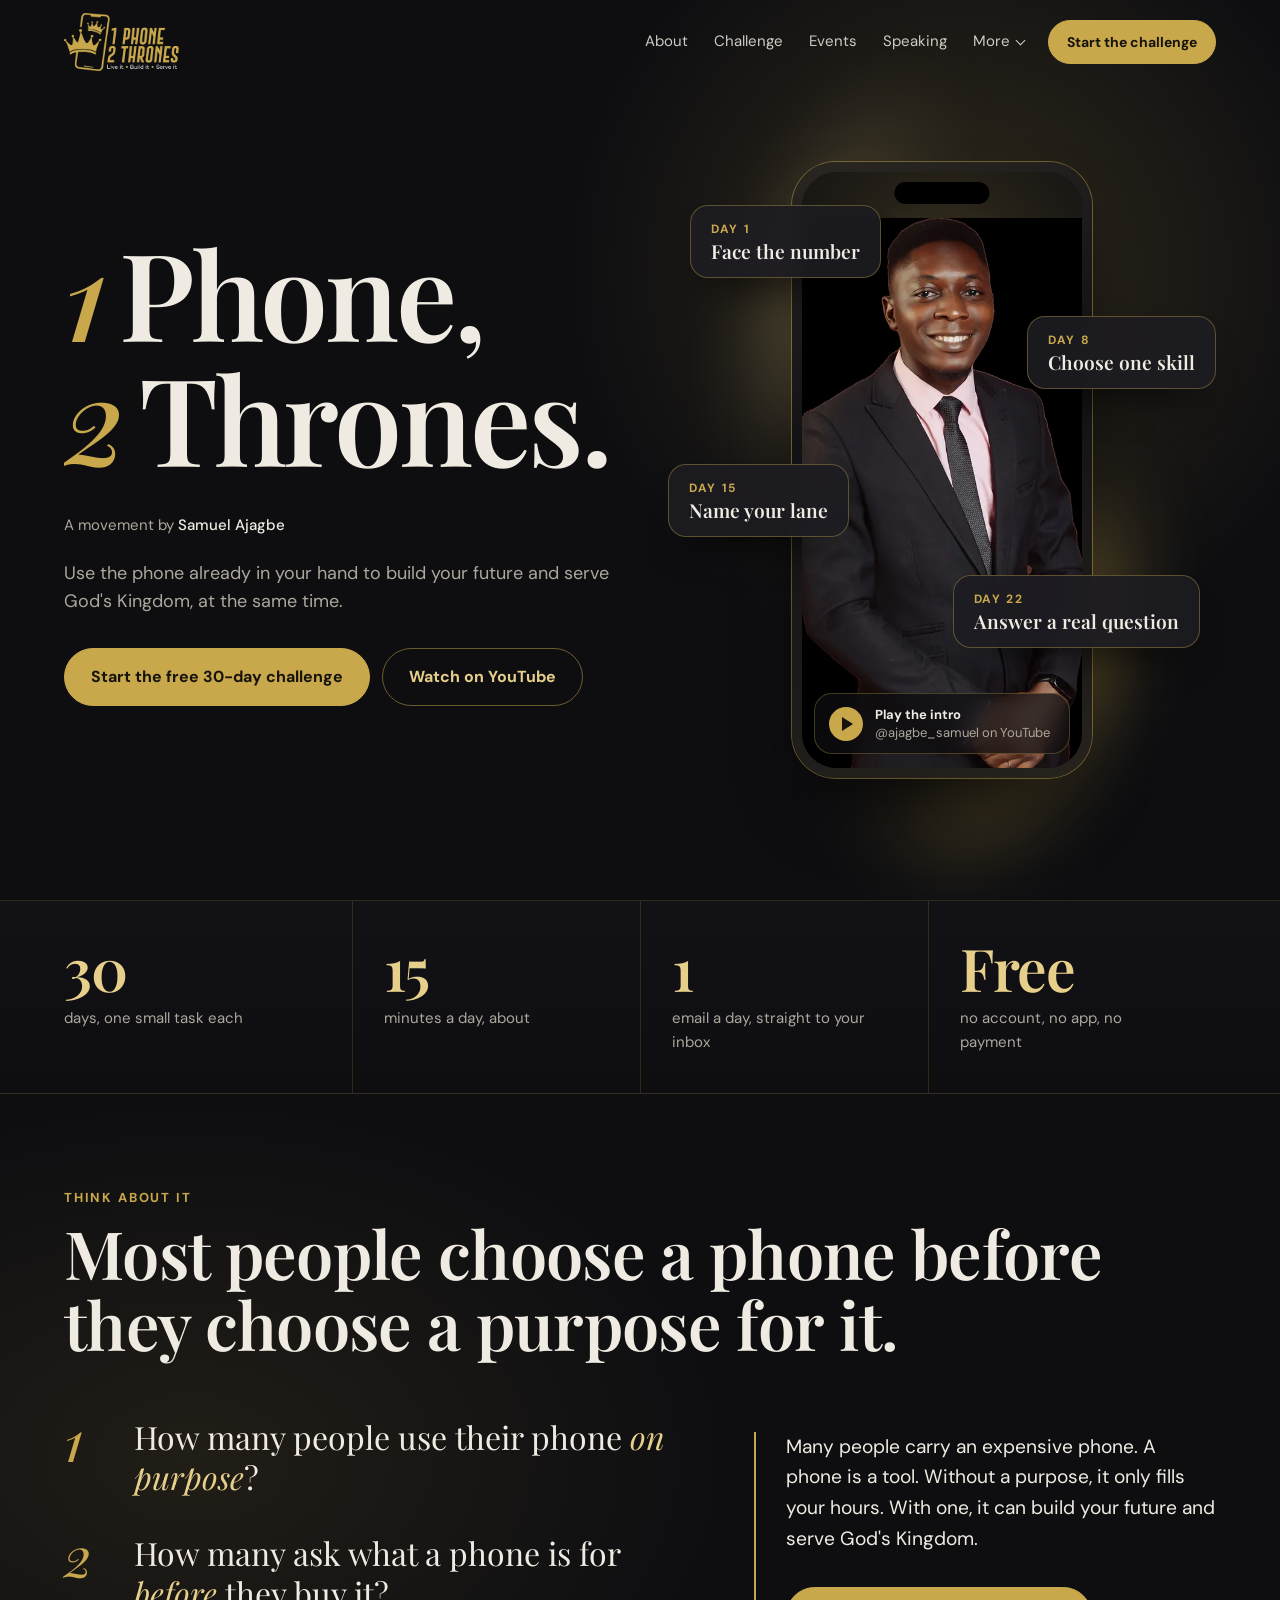
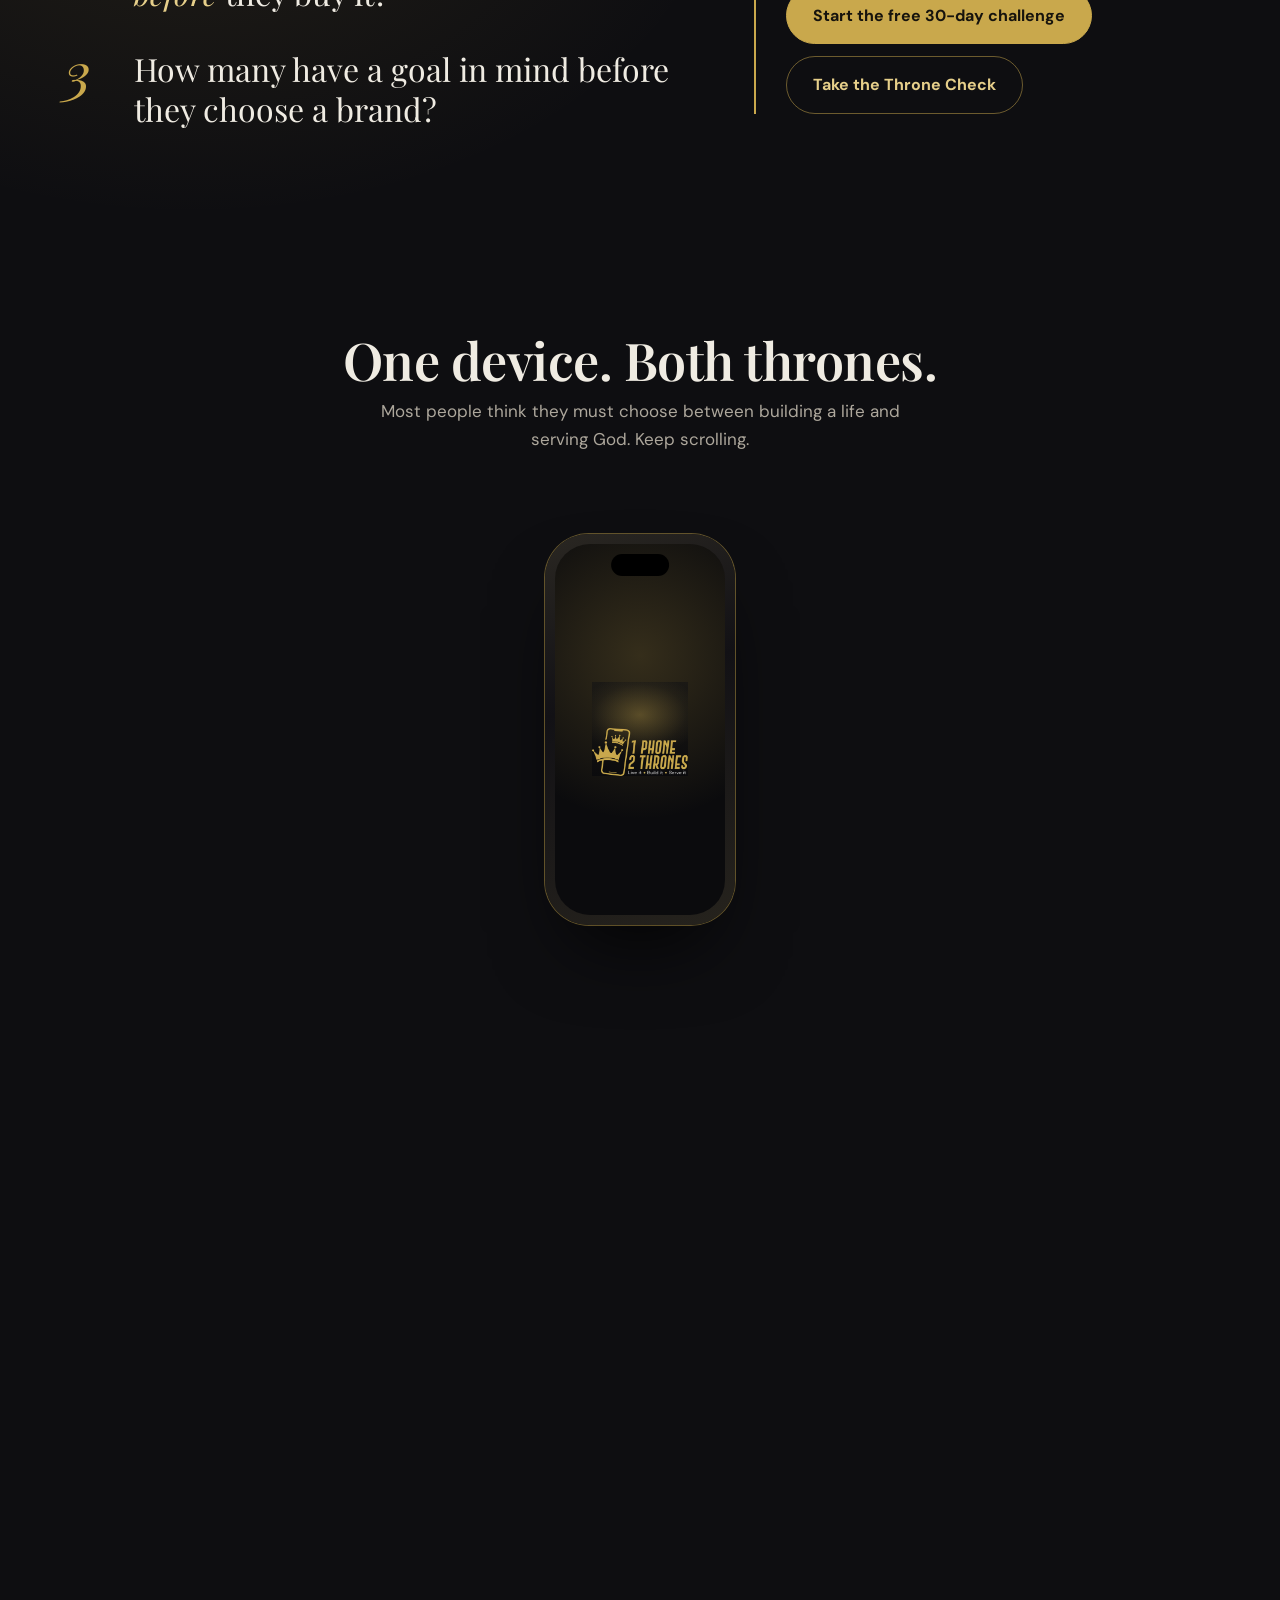
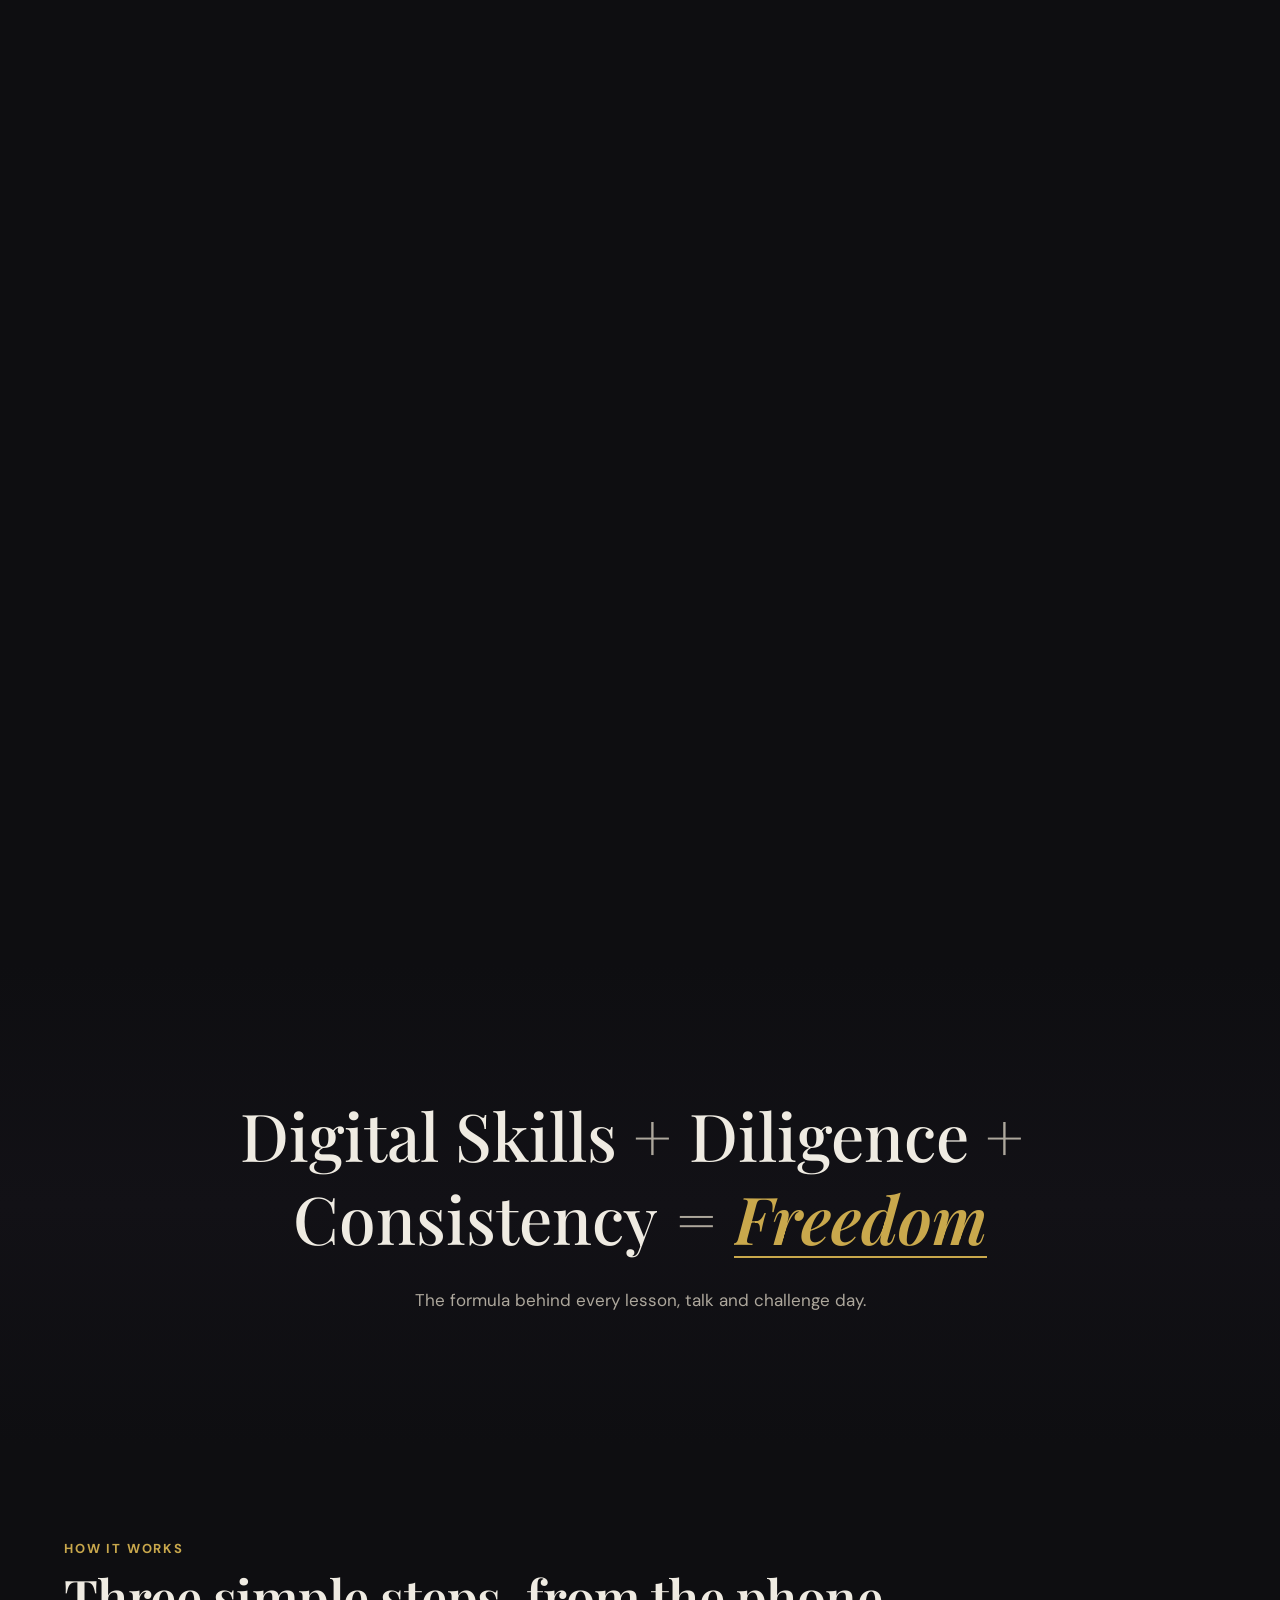
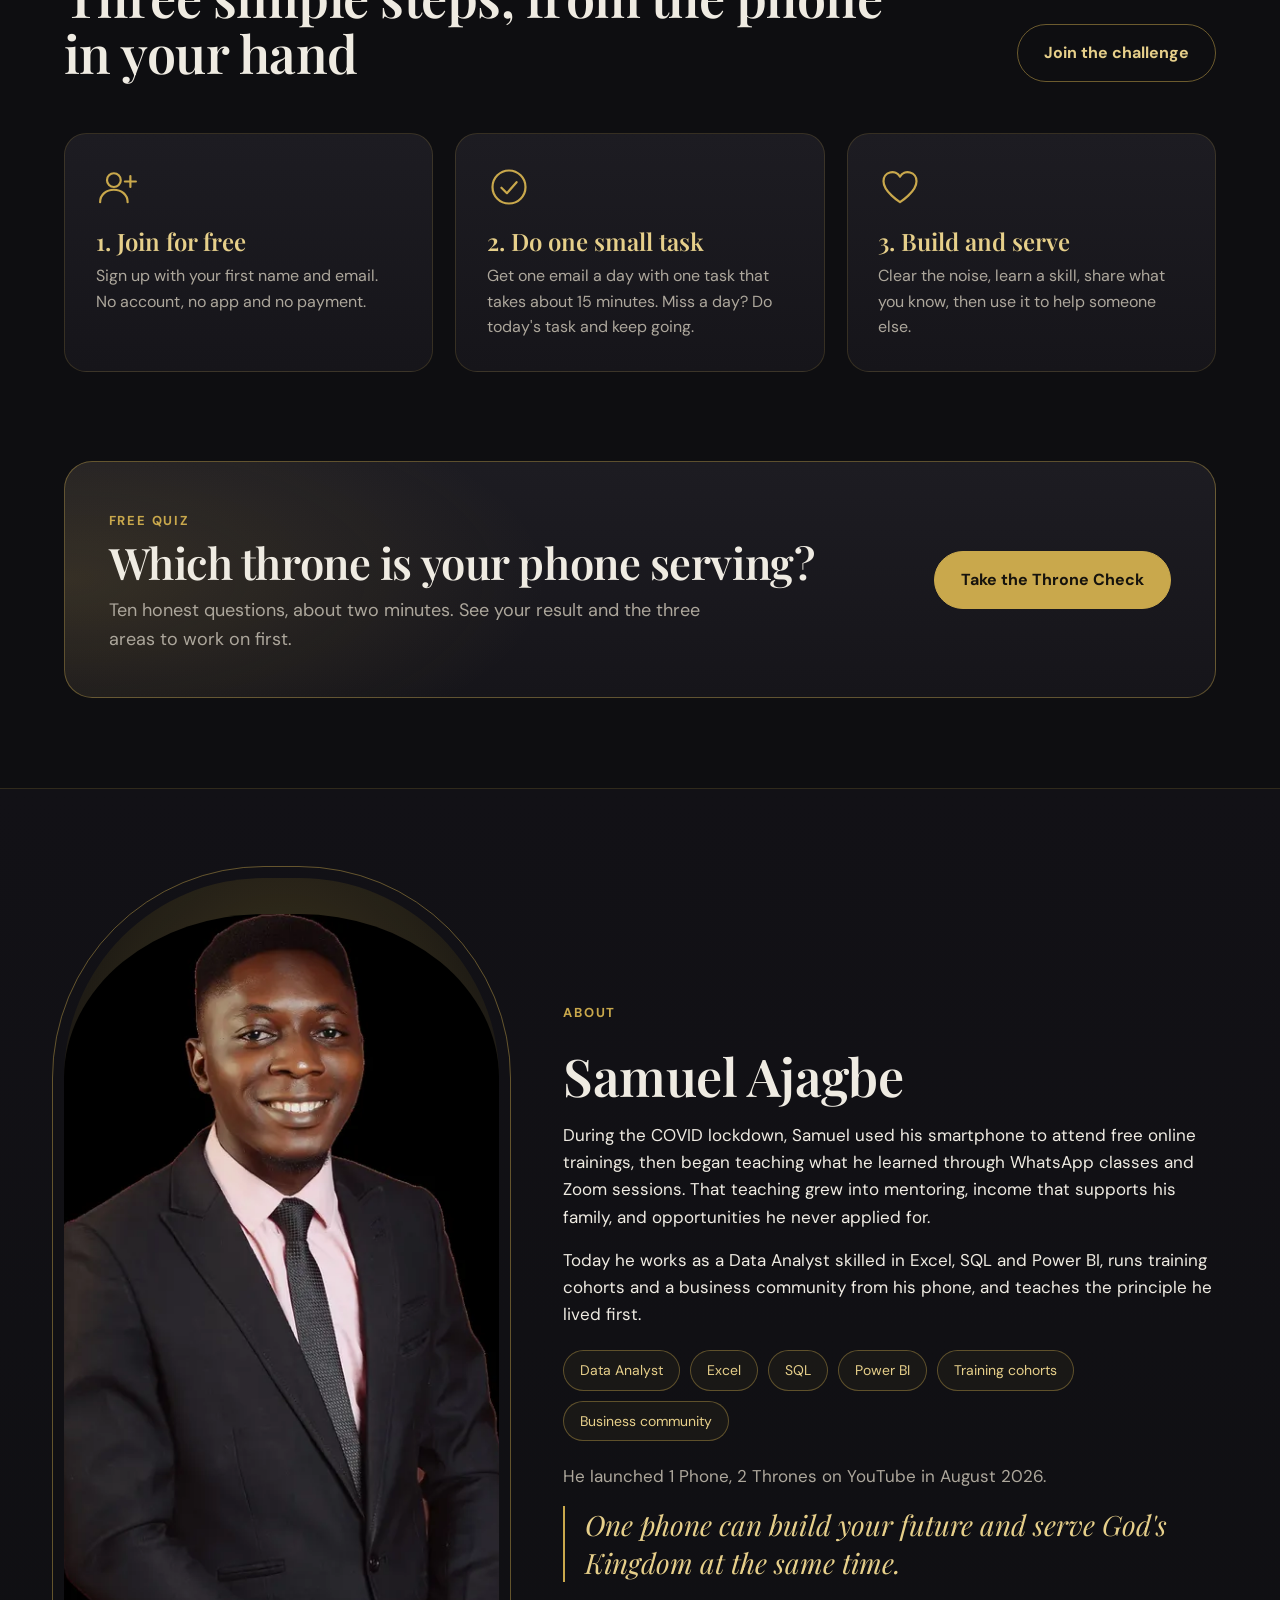
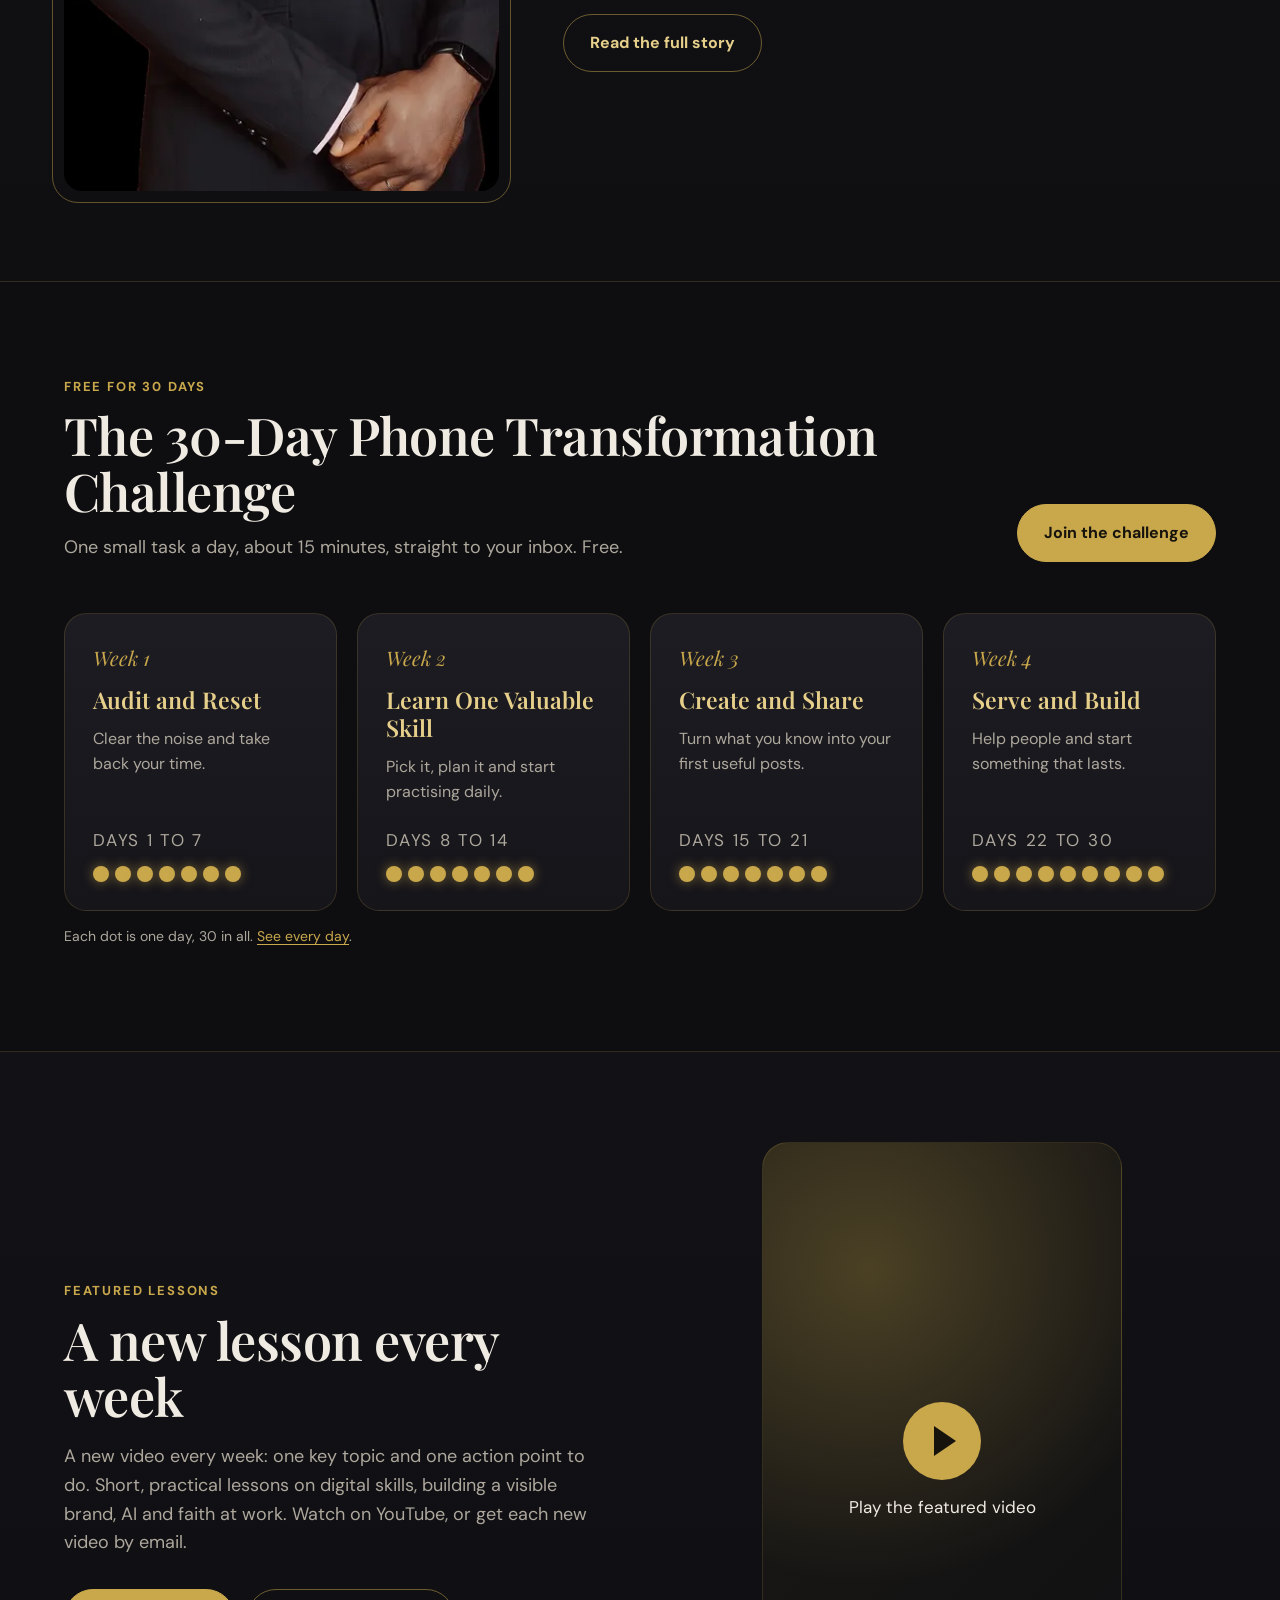
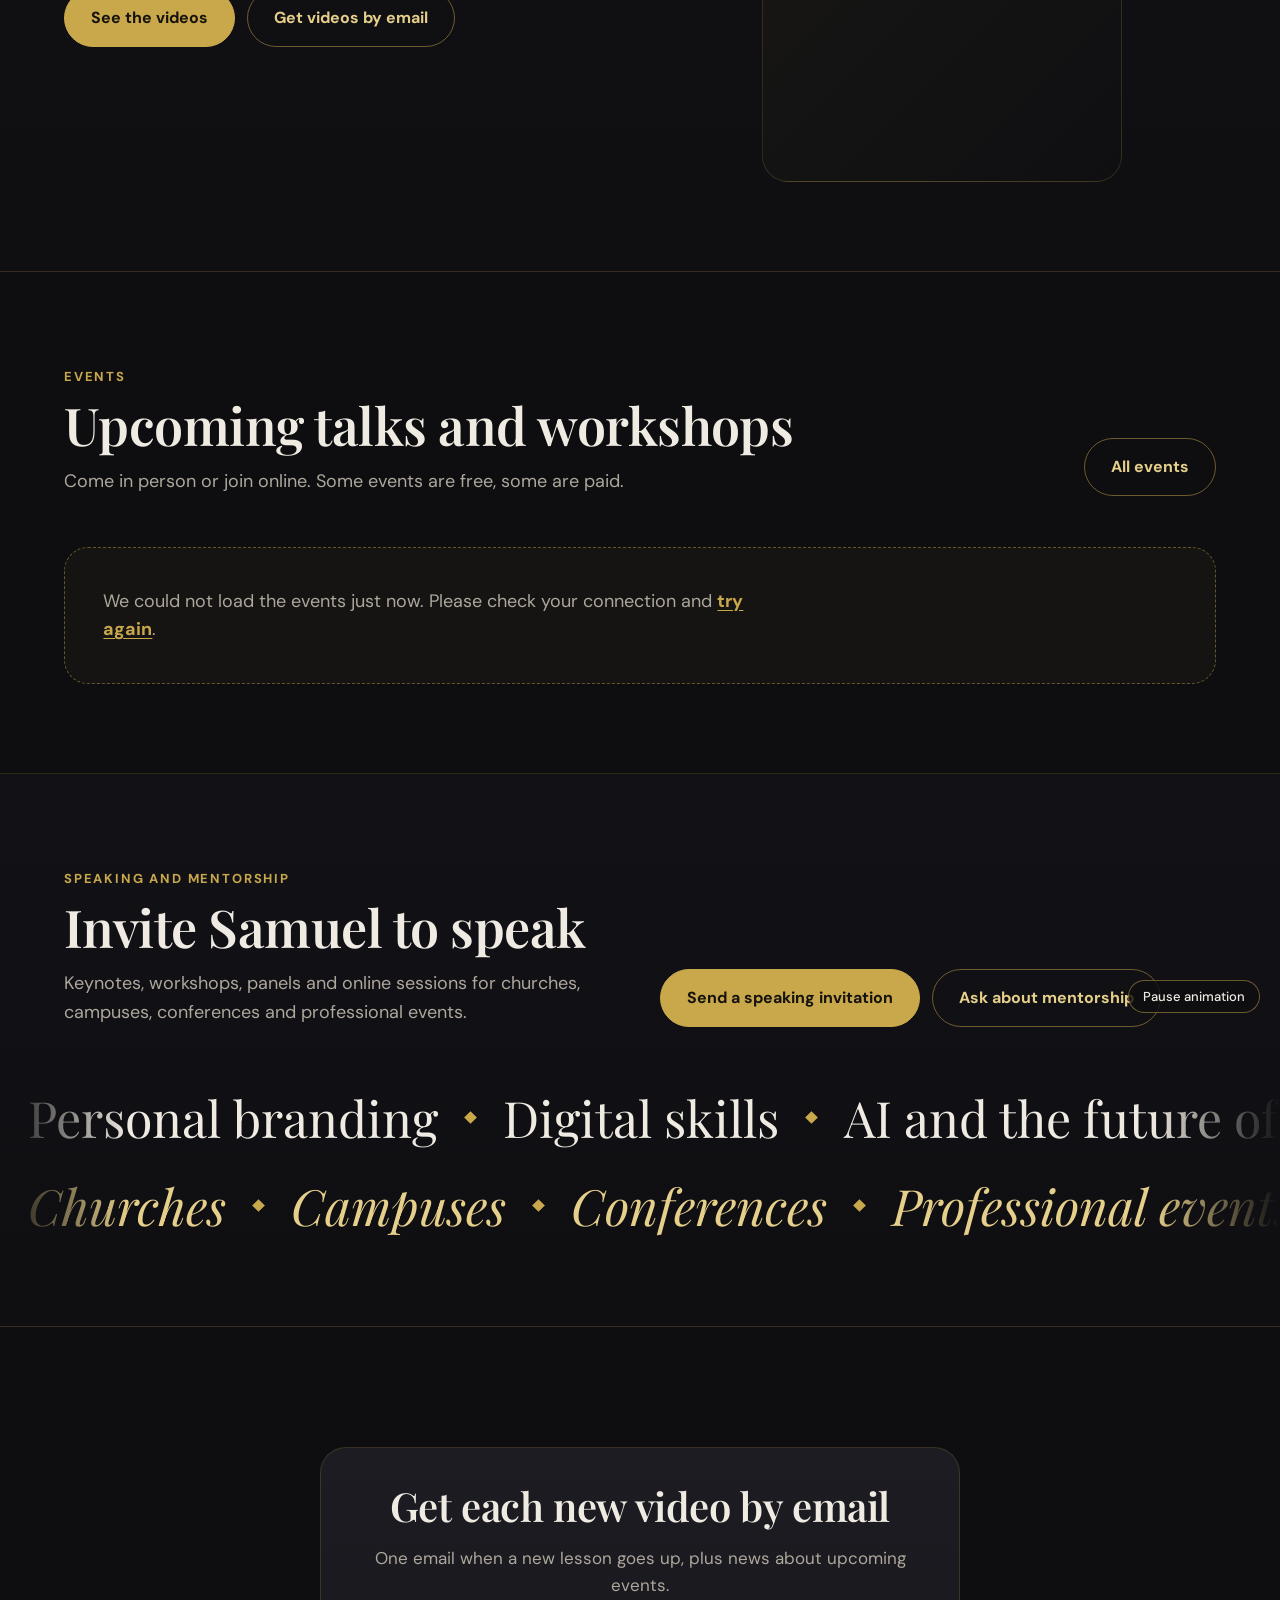
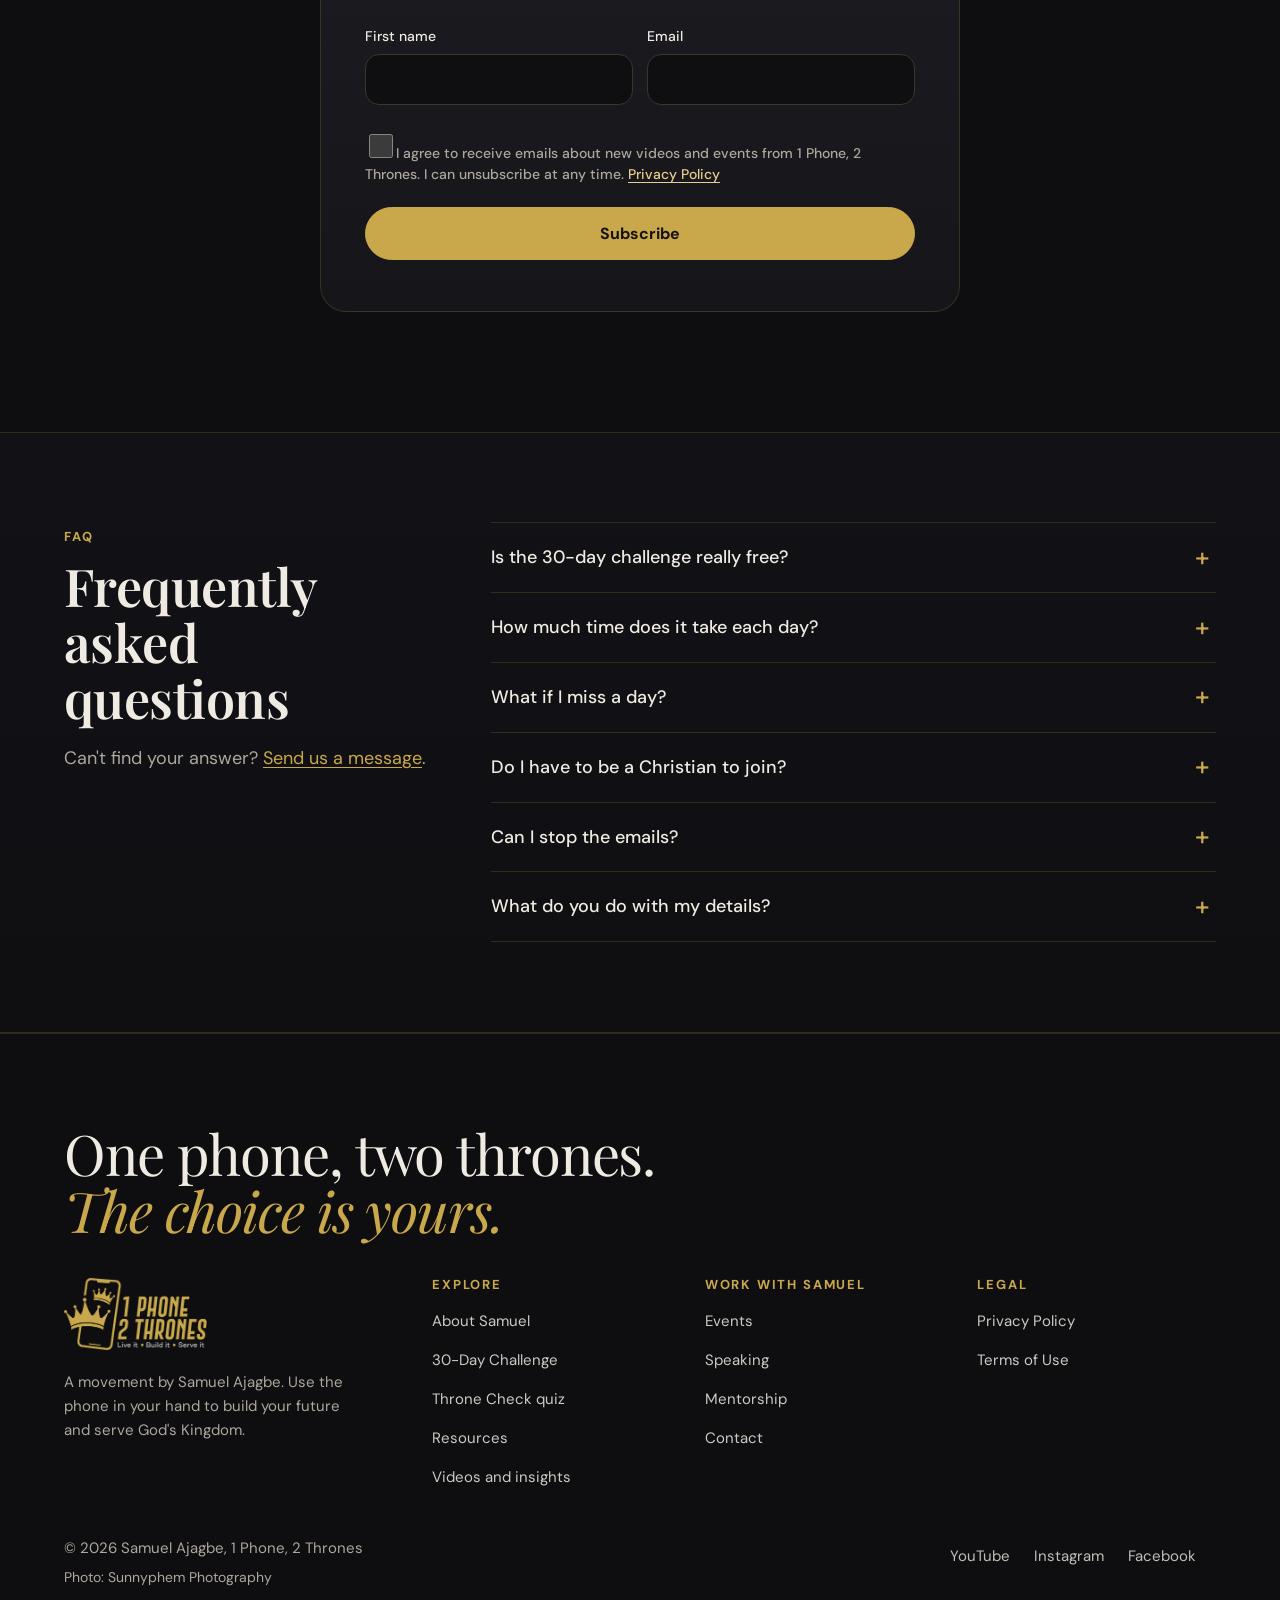
==== index.html @ 5a64784a "Add the Throne Check quiz and polish the site New /quiz page (ten questions, result, breakdown unloc" ====
<!DOCTYPE html>
<html lang="en">
<head>
  <meta charset="utf-8">
  <meta name="viewport" content="width=device-width, initial-scale=1">
  <title>1 Phone, 2 Thrones | Samuel Ajagbe</title>
  <meta name="description" content="Use the phone in your hand to build your future and serve God's Kingdom. Free 30-day challenge, weekly lessons, events and speaking by Samuel Ajagbe.">
  
  <link rel="canonical" href="https://1phone2thrones.vercel.app/">
  <meta property="og:type" content="website">
  <meta property="og:site_name" content="1 Phone, 2 Thrones">
  <meta property="og:title" content="1 Phone, 2 Thrones | Samuel Ajagbe">
  <meta property="og:description" content="Use the phone in your hand to build your future and serve God's Kingdom. Free 30-day challenge, weekly lessons, events and speaking by Samuel Ajagbe.">
  <meta property="og:url" content="https://1phone2thrones.vercel.app/">
  <meta property="og:image" content="https://1phone2thrones.vercel.app/assets/og-image.jpg">
  <meta property="og:image:width" content="1200">
  <meta property="og:image:height" content="630">
  <meta property="og:image:alt" content="1 Phone, 2 Thrones, a movement by Samuel Ajagbe">
  <meta name="twitter:card" content="summary_large_image">
  <meta name="twitter:title" content="1 Phone, 2 Thrones | Samuel Ajagbe">
  <meta name="twitter:description" content="Use the phone in your hand to build your future and serve God's Kingdom. Free 30-day challenge, weekly lessons, events and speaking by Samuel Ajagbe.">
  <meta name="twitter:image" content="https://1phone2thrones.vercel.app/assets/og-image.jpg">
  <meta name="theme-color" content="#0E0E11">
  <meta name="color-scheme" content="dark">
  <link rel="icon" type="image/png" href="/assets/favicon.png">
  <link rel="apple-touch-icon" href="/assets/apple-touch-icon.png">
  <link rel="preconnect" href="https://fonts.googleapis.com">
  <link rel="preconnect" href="https://fonts.gstatic.com" crossorigin>
  <link rel="stylesheet" href="https://fonts.googleapis.com/css2?family=Playfair+Display:ital,wght@0,500;0,600;0,700;1,500;1,600&family=DM+Sans:opsz,wght@9..40,400;9..40,500;9..40,700&display=swap" media="print" onload="this.media='all'">
  <noscript><link rel="stylesheet" href="https://fonts.googleapis.com/css2?family=Playfair+Display:ital,wght@0,500;0,600;0,700;1,500;1,600&family=DM+Sans:opsz,wght@9..40,400;9..40,500;9..40,700&display=swap"></noscript>
  <link rel="stylesheet" href="/assets/css/style.css">
  <script>document.documentElement.className += ' js';</script>
  <script type="application/ld+json">{"@context":"https://schema.org","@type":"WebSite","name":"1 Phone, 2 Thrones","url":"https://1phone2thrones.vercel.app/"}</script>
  <script type="application/ld+json">{"@context":"https://schema.org","@type":"Person","name":"Samuel Ajagbe","jobTitle":"Data Analyst","url":"https://1phone2thrones.vercel.app/about","sameAs":["https://www.youtube.com/@ajagbe_samuel","https://www.instagram.com/ajagbesamuelolajide","https://www.facebook.com/ajagbesamuelolajide"]}</script>
  <script type="application/ld+json">{"@context":"https://schema.org","@type":"FAQPage","mainEntity":[{"@type":"Question","name":"Is the 30-day challenge really free?","acceptedAnswer":{"@type":"Answer","text":"Yes. It costs nothing to join and you do not need an account. You only need an email address."}},{"@type":"Question","name":"How much time does it take each day?","acceptedAnswer":{"@type":"Answer","text":"About 15 minutes. Each email has one small task."}},{"@type":"Question","name":"What if I miss a day?","acceptedAnswer":{"@type":"Answer","text":"Do not start over. Just do today's task and keep going."}},{"@type":"Question","name":"Do I have to be a Christian to join?","acceptedAnswer":{"@type":"Answer","text":"No. The challenge is open to anyone who is willing to take their life beyond where it is now. It is written from a Christian point of view and each day includes a scripture, so you will see that in the emails."}},{"@type":"Question","name":"Can I stop the emails?","acceptedAnswer":{"@type":"Answer","text":"Yes. Every email has an unsubscribe link, and you can use it at any time."}},{"@type":"Question","name":"What do you do with my details?","acceptedAnswer":{"@type":"Answer","text":"We use your name and email to send what you signed up for. Read the Privacy Policy for the full picture."}}]}</script>
</head>
<body class="">
<a class="skip-link" href="#main">Skip to content</a>
<div class="bar" id="bar" aria-hidden="true"></div>
<nav id="nav" aria-label="Main">
  <div class="wrap">
    <a class="brand" href="/" aria-label="1 Phone, 2 Thrones, home"><img src="/assets/img/logo-320.webp" srcset="/assets/img/logo-160.webp 160w, /assets/img/logo-320.webp 320w" sizes="(max-width: 1020px) 91px, 115px" width="115" height="58" alt="1 Phone, 2 Thrones"></a>
    <button class="menu-btn" id="menuBtn" type="button" aria-expanded="false" aria-controls="menu" aria-label="Open menu"><span></span></button>
    <div class="links" id="menu">
      <a href="/about">About</a>
      <a href="/challenge">Challenge</a>
      <a href="/events">Events</a>
      <a href="/speaking">Speaking</a>
      <details class="more">
        <summary>More</summary>
        <div class="drop">
          <a href="/quiz">Throne Check</a>
          <a href="/resources">Resources</a>
          <a href="/videos">Videos</a>
          <a href="/mentorship">Mentorship</a>
          <a href="/contact">Contact</a>
        </div>
      </details>
      <a class="btn solid" href="/challenge" data-keep-src>Start the challenge</a>
    </div>
  </div>
</nav>

<main id="main" tabindex="-1">

<section class="hero" id="top">
  <div class="glow"></div>
  <div class="wrap grid">
    <div>
      <h1><span class="ln"><span><span class="n">1</span>Phone,</span></span><span class="ln"><span><span class="n">2</span>Thrones.</span></span></h1>
      <p class="by">A movement by <b>Samuel Ajagbe</b></p>
      <p class="lead">Use the phone already in your hand to build your future and serve God's Kingdom, at the same time.</p>
      <div class="btns">
        <a class="btn solid" href="/challenge" data-keep-src>Start the free 30-day challenge</a>
        <a class="btn ghost" href="https://www.youtube.com/@ajagbe_samuel" target="_blank" rel="noopener">Watch on YouTube<span class="sr-only"> (opens in a new tab)</span></a>
      </div>
      <a class="next-event" id="next-event" href="/events" hidden><em>Next event</em> <b id="ne-title"></b> <span id="ne-when"></span></a>
    </div>
    <div class="hero-stage">
      <div class="halo-wrap">
        <div class="halo"></div>
        <div class="phone">
          <div class="screen">
            <div class="notch"></div>
            <picture>
              <source type="image/webp" srcset="/assets/img/samuel-480.webp 480w, /assets/img/samuel-800.webp 800w" sizes="(max-width: 860px) 230px, 300px">
              <img src="/assets/samuel.png" width="480" height="913" alt="Samuel Ajagbe holding his phone" fetchpriority="high" decoding="async">
            </picture>
            <button type="button" class="chip" id="heroPlay" aria-label="Play the intro video with sound"><span class="play"></span><span><b>Play the intro</b><span>@ajagbe_samuel on YouTube</span></span></button>
          </div>
        </div>
      </div>
      <div class="float-card fc1" aria-hidden="true"><span>Day 1</span><b data-day="1">Face the number</b></div>
      <div class="float-card fc2" aria-hidden="true"><span>Day 8</span><b data-day="8">Choose one skill</b></div>
      <div class="float-card fc3" aria-hidden="true"><span>Day 15</span><b data-day="15">Name your lane</b></div>
      <div class="float-card fc4" aria-hidden="true"><span>Day 22</span><b data-day="22">Answer a real question</b></div>
    </div>
  </div>
</section>

<div class="facts" role="list" aria-label="The challenge at a glance">
  <div class="wrap">
    <div class="fact" role="listitem"><b>30</b><span>days, one small task each</span></div>
    <div class="fact" role="listitem"><b>15</b><span>minutes a day, about</span></div>
    <div class="fact" role="listitem"><b>1</b><span>email a day, straight to your inbox</span></div>
    <div class="fact" role="listitem"><b>Free</b><span>no account, no app, no payment</span></div>
  </div>
</div>

<section class="purpose" id="purpose" aria-labelledby="purpose-title">
  <div class="wrap">
    <p class="eyebrow">Think about it</p>
    <h2 id="purpose-title">Most people choose a phone before they choose a purpose for it.</h2>
    <div class="purpose-grid">
      <ol class="qs" aria-label="Three questions">
        <li>How many people use their phone <em>on purpose</em>?</li>
        <li>How many ask what a phone is for <em>before</em> they buy it?</li>
        <li>How many have a goal in mind before they choose a brand?</li>
      </ol>
      <div class="answer">
        <p class="lead">Many people carry an expensive phone. A phone is a tool. Without a purpose, it only fills your hours. With one, it can build your future and serve God's Kingdom.</p>
        <div class="btns"><a class="btn solid" href="/challenge" data-keep-src>Start the free 30-day challenge</a><a class="btn ghost" href="/quiz">Take the Throne Check</a></div>
      </div>
    </div>
  </div>
</section>

<section class="split" id="principle" aria-labelledby="principle-title">
  <div class="stage">
    <div class="head">
      <h2 id="principle-title">One device. Both thrones.</h2>
      <p>Most people think they must choose between building a life and serving God. Keep scrolling.</p>
    </div>
    <div class="center">
      <div class="beam l"></div><div class="beam r"></div>
      <div class="throne l">
        <svg viewBox="0 0 54 54" aria-hidden="true"><path d="M8 40 L8 18 L18 27 L27 12 L36 27 L46 18 L46 40 Z M8 46 L46 46"/></svg>
        <h3>Your future</h3>
        <p>Skills, income and opportunity. Building a life and supporting the people who depend on you.</p>
      </div>
      <div class="phone"><div class="screen"><div class="notch"></div><div class="plain"><img class="lg" src="/assets/img/logo-320.webp" width="320" height="161" alt="" loading="lazy"></div></div></div>
      <div class="throne r">
        <svg viewBox="0 0 54 54" aria-hidden="true"><path d="M27 6 L27 20 M20 13 L34 13 M10 46 L10 30 Q27 20 44 30 L44 46 M6 46 L48 46"/></svg>
        <h3>God's Kingdom</h3>
        <p>Service, mentoring and impact. Using what you have to lift other people.</p>
      </div>
    </div>
    <p class="tail">The same phone can do both, when you use it on purpose.</p>
  </div>
</section>

<section class="formula" id="formula" aria-label="The formula">
  <div class="wrap">
    <p class="f">
      <span class="t" style="--i:0">Digital Skills</span><span class="t op" style="--i:1">+</span><span class="t" style="--i:2">Diligence</span><span class="t op" style="--i:3">+</span><span class="t" style="--i:4">Consistency</span><span class="t op" style="--i:5">=</span><span class="t fr" style="--i:6">Freedom</span>
    </p>
    <p class="note">The formula behind every lesson, talk and challenge day.</p>
  </div>
</section>

<section id="how" aria-labelledby="how-title">
  <div class="wrap">
    <div class="sec-head">
      <div>
        <p class="eyebrow">How it works</p>
        <h2 id="how-title">Three simple steps, from the phone in your hand</h2>
      </div>
      <a class="btn ghost" href="/challenge" data-keep-src>Join the challenge</a>
    </div>
    <div class="grid3">
      <div class="card"><svg class="ico" viewBox="0 0 32 32" aria-hidden="true"><circle cx="13" cy="11" r="5"/><path d="M3 27c0-5.5 4.5-9 10-9s10 3.5 10 9"/><path d="M25 8v8M21 12h8"/></svg><h3>1. Join for free</h3><p>Sign up with your first name and email. No account, no app and no payment.</p></div>
      <div class="card"><svg class="ico" viewBox="0 0 32 32" aria-hidden="true"><circle cx="16" cy="16" r="12"/><path d="M10.5 16.5l4 4 7-8"/></svg><h3>2. Do one small task</h3><p>Get one email a day with one task that takes about 15 minutes. Miss a day? Do today's task and keep going.</p></div>
      <div class="card"><svg class="ico" viewBox="0 0 32 32" aria-hidden="true"><path d="M16 27S4 19.5 4 11.8A6.4 6.4 0 0 1 16 8.5a6.4 6.4 0 0 1 12 3.3C28 19.5 16 27 16 27z"/></svg><h3>3. Build and serve</h3><p>Clear the noise, learn a skill, share what you know, then use it to help someone else.</p></div>
    </div>
  </div>
</section>

<section class="throne-check" id="throne-check" aria-labelledby="tc-title">
  <div class="wrap">
    <div class="tc-card">
      <div>
        <p class="eyebrow">Free quiz</p>
        <h2 id="tc-title">Which throne is your phone serving?</h2>
        <p class="lead">Ten honest questions, about two minutes. See your result and the three areas to work on first.</p>
      </div>
      <a class="btn solid" href="/quiz">Take the Throne Check</a>
    </div>
  </div>
</section>

<section id="about" class="band" aria-labelledby="about-title">
  <div class="wrap about">
    <div class="portrait">
      <picture>
        <source type="image/webp" srcset="/assets/img/samuel-480.webp 480w, /assets/img/samuel-800.webp 800w" sizes="(max-width: 860px) 300px, 400px">
        <img src="/assets/samuel.png" width="480" height="913" alt="Portrait of Samuel Ajagbe" loading="lazy" decoding="async">
      </picture>
    </div>
    <div>
      <p class="eyebrow">About</p>
      <h2 id="about-title" style="margin-top:8px">Samuel Ajagbe</h2>
      <p>During the COVID lockdown, Samuel used his smartphone to attend free online trainings, then began teaching what he learned through WhatsApp classes and Zoom sessions. That teaching grew into mentoring, income that supports his family, and opportunities he never applied for.</p>
      <p>Today he works as a Data Analyst skilled in Excel, SQL and Power BI, runs training cohorts and a business community from his phone, and teaches the principle he lived first.</p>
      <ul class="chips" aria-label="Skills and work"><li>Data Analyst</li><li>Excel</li><li>SQL</li><li>Power BI</li><li>Training cohorts</li><li>Business community</li></ul>
      <p class="quiet" style="margin-top:22px">He launched 1 Phone, 2 Thrones on YouTube in August 2026.</p>
      <p class="pull">One phone can build your future and serve God's Kingdom at the same time.</p>
      <div class="btns"><a class="btn ghost" href="/about">Read the full story</a></div>
    </div>
  </div>
</section>

<section id="challenge" aria-labelledby="challenge-title">
  <div class="wrap">
    <div class="sec-head">
      <div>
        <p class="eyebrow">Free for 30 days</p>
        <h2 id="challenge-title">The 30-Day Phone Transformation Challenge</h2>
        <p class="lead">One small task a day, about 15 minutes, straight to your inbox. Free.</p>
      </div>
      <a class="btn solid" href="/challenge" data-keep-src>Join the challenge</a>
    </div>
    <div class="weeks" id="weeks">
      <div class="week"><span class="wk">Week 1</span><h3>Audit and Reset</h3><p>Clear the noise and take back your time.</p><p class="wkdays">Days 1 to 7</p><div class="dots" aria-hidden="true"><span class="dot" style="--d:1"></span><span class="dot" style="--d:2"></span><span class="dot" style="--d:3"></span><span class="dot" style="--d:4"></span><span class="dot" style="--d:5"></span><span class="dot" style="--d:6"></span><span class="dot" style="--d:7"></span></div></div>
      <div class="week"><span class="wk">Week 2</span><h3>Learn One Valuable Skill</h3><p>Pick it, plan it and start practising daily.</p><p class="wkdays">Days 8 to 14</p><div class="dots" aria-hidden="true"><span class="dot" style="--d:8"></span><span class="dot" style="--d:9"></span><span class="dot" style="--d:10"></span><span class="dot" style="--d:11"></span><span class="dot" style="--d:12"></span><span class="dot" style="--d:13"></span><span class="dot" style="--d:14"></span></div></div>
      <div class="week"><span class="wk">Week 3</span><h3>Create and Share</h3><p>Turn what you know into your first useful posts.</p><p class="wkdays">Days 15 to 21</p><div class="dots" aria-hidden="true"><span class="dot" style="--d:15"></span><span class="dot" style="--d:16"></span><span class="dot" style="--d:17"></span><span class="dot" style="--d:18"></span><span class="dot" style="--d:19"></span><span class="dot" style="--d:20"></span><span class="dot" style="--d:21"></span></div></div>
      <div class="week"><span class="wk">Week 4</span><h3>Serve and Build</h3><p>Help people and start something that lasts.</p><p class="wkdays">Days 22 to 30</p><div class="dots" aria-hidden="true"><span class="dot" style="--d:22"></span><span class="dot" style="--d:23"></span><span class="dot" style="--d:24"></span><span class="dot" style="--d:25"></span><span class="dot" style="--d:26"></span><span class="dot" style="--d:27"></span><span class="dot" style="--d:28"></span><span class="dot" style="--d:29"></span><span class="dot" style="--d:30"></span></div></div>
    </div>
    <p class="dots-legend">Each dot is one day, 30 in all. <a href="/challenge#curriculum">See every day</a>.</p>
  </div>
</section>

<section id="videos" class="band" aria-labelledby="videos-title">
  <div class="wrap reel">
    <div>
      <p class="eyebrow">Featured lessons</p>
      <h2 id="videos-title" style="margin-top:8px">A new lesson every week</h2>
      <p class="lead">A new video every week: one key topic and one action point to do. Short, practical lessons on digital skills, building a visible brand, AI and faith at work. Watch on YouTube, or get each new video by email.</p>
      <div class="btns">
        <a class="btn solid" href="/videos">See the videos</a>
        <a class="btn ghost" href="#subscribe">Get videos by email</a>
      </div>
    </div>
    <div class="vframe" data-yt="CONFIG" data-title="Featured video from 1 Phone, 2 Thrones">
      <button type="button"><span class="play"></span><span>Play the featured video</span></button>
    </div>
  </div>
</section>

<section id="events" aria-labelledby="events-title">
  <div class="wrap">
    <div class="sec-head">
      <div>
        <p class="eyebrow">Events</p>
        <h2 id="events-title">Upcoming talks and workshops</h2>
        <p class="lead">Come in person or join online. Some events are free, some are paid.</p>
      </div>
      <a class="btn ghost" href="/events">All events</a>
    </div>
    <div id="events-list" data-limit="3" aria-live="polite"><div class="event-empty"><p>Loading events...</p></div></div>
  </div>
</section>

<section class="speaking band" id="speaking" aria-labelledby="speaking-title">
  <div class="wrap">
    <div class="sec-head">
      <div>
        <p class="eyebrow">Speaking and mentorship</p>
        <h2 id="speaking-title">Invite Samuel to speak</h2>
        <p class="lead">Keynotes, workshops, panels and online sessions for churches, campuses, conferences and professional events.</p>
      </div>
      <div class="btns" style="margin-top:0">
        <a class="btn solid" href="/speaking#invite">Send a speaking invitation</a>
        <a class="btn ghost" href="/mentorship">Ask about mentorship</a>
      </div>
    </div>
    <button type="button" class="pause" data-pause="#topics" aria-pressed="false">Pause animation</button>
  </div>
  <div class="marquee" id="topics" role="group" aria-label="Speaking topics and audiences">
    <div class="track" aria-hidden="true"><span>Personal branding</span><i></i><span>Digital skills</span><i></i><span>AI and the future of work</span><i></i><span>Faith and work</span><i></i><span>Consistency and discipline</span><i></i><span>Purpose for young people</span><i></i><span>Personal branding</span><i></i><span>Digital skills</span><i></i><span>AI and the future of work</span><i></i><span>Faith and work</span><i></i><span>Consistency and discipline</span><i></i><span>Purpose for young people</span><i></i></div>
    <div class="track rev" aria-hidden="true"><span>Churches</span><i></i><span>Campuses</span><i></i><span>Conferences</span><i></i><span>Professional events</span><i></i><span>Youth programmes</span><i></i><span>Online sessions</span><i></i><span>Churches</span><i></i><span>Campuses</span><i></i><span>Conferences</span><i></i><span>Professional events</span><i></i><span>Youth programmes</span><i></i><span>Online sessions</span><i></i></div>
    <p class="sr-only">Topics: personal branding, digital skills, AI and the future of work, faith and work, consistency and discipline, purpose for young people. Audiences: churches, campuses, conferences, professional events, youth programmes, online sessions.</p>
  </div>
</section>

<section class="sub" id="subscribe" aria-labelledby="sub-title">
  <div class="wrap">
    <div class="form narrow" style="margin:0 auto;text-align:left">
      <noscript><p class="msg err">This form needs JavaScript. Please turn it on, or email onephonetwothrones@gmail.com.</p></noscript>
<form data-action="subscribe" data-source="Home" novalidate>
        <h2 id="sub-title" style="text-align:center;font-size:clamp(28px,4vw,40px)">Get each new video by email</h2>
        <p class="lead" style="text-align:center;margin:0 auto 26px;font-size:17px">One email when a new lesson goes up, plus news about upcoming events.</p>
        <div class="row2">
          <div class="field"><label for="sub-fn">First name</label><input id="sub-fn" name="firstName" type="text" maxlength="60" autocomplete="given-name" required aria-describedby="err-firstName" data-msg="Enter your first name."><p class="err" id="err-firstName"></p></div>
          <div class="field"><label for="sub-em">Email</label><input id="sub-em" name="email" type="email" autocomplete="email" inputmode="email" required aria-describedby="err-email" data-msg="Enter your email address."><p class="err" id="err-email"></p></div>
        </div>
        <div class="hp" aria-hidden="true"><label>Leave this empty<input name="website" type="text" tabindex="-1" autocomplete="off"></label></div>
        <div class="field">
          <label class="consent"><input name="consent" type="checkbox" required aria-describedby="err-consent" data-msg="Tick the box to continue."><span>I agree to receive emails about new videos and events from 1 Phone, 2 Thrones. I can unsubscribe at any time. <a href="/privacy">Privacy Policy</a></span></label>
          <p class="err" id="err-consent"></p>
        </div>
        <button class="btn solid" type="submit">Subscribe</button>
        <p class="msg" role="status" aria-live="polite"></p>
      </form>
      <div class="form-done" aria-live="polite">
        <svg viewBox="0 0 80 80" aria-hidden="true"><circle cx="40" cy="40" r="37"/><path d="M25 41 L35 51 L56 30"/></svg>
        <h3 class="done-title">Check your email</h3>
        <p class="done-text"></p>
      </div>
    </div>
  </div>
</section>


<section id="faq" class="band" aria-labelledby="faq-title">
  <div class="wrap faq-wrap">
    <div>
      <p class="eyebrow">FAQ</p>
      <h2 id="faq-title">Frequently asked questions</h2>
      <p class="lead">Can't find your answer? <a href="/contact">Send us a message</a>.</p>
    </div>
    <div class="faq">
      <details><summary>Is the 30-day challenge really free?</summary><p>Yes. It costs nothing to join and you do not need an account. You only need an email address.</p></details>
      <details><summary>How much time does it take each day?</summary><p>About 15 minutes. Each email has one small task.</p></details>
      <details><summary>What if I miss a day?</summary><p>Do not start over. Just do today's task and keep going.</p></details>
      <details><summary>Do I have to be a Christian to join?</summary><p>No. The challenge is open to anyone who is willing to take their life beyond where it is now. It is written from a Christian point of view and each day includes a scripture, so you will see that in the emails.</p></details>
      <details><summary>Can I stop the emails?</summary><p>Yes. Every email has an unsubscribe link, and you can use it at any time.</p></details>
      <details><summary>What do you do with my details?</summary><p>We use your name and email to send what you signed up for. Read the <a href="/privacy">Privacy Policy</a> for the full picture.</p></details>
    </div>
  </div>
</section>

</main>

<footer>
  <div class="wrap">
    <p class="motto">One phone, two thrones.<br><em>The choice is yours.</em></p>
    <div class="cols">
      <div class="f-about">
        <img src="/assets/img/logo-320.webp" srcset="/assets/img/logo-160.webp 160w, /assets/img/logo-320.webp 320w" sizes="143px" width="143" height="72" alt="1 Phone, 2 Thrones" loading="lazy">
        <p>A movement by Samuel Ajagbe. Use the phone in your hand to build your future and serve God's Kingdom.</p>
      </div>
      <div>
        <h2>Explore</h2>
        <ul>
          <li><a href="/about">About Samuel</a></li>
          <li><a href="/challenge">30-Day Challenge</a></li>
          <li><a href="/quiz">Throne Check quiz</a></li>
          <li><a href="/resources">Resources</a></li>
          <li><a href="/videos">Videos and insights</a></li>
        </ul>
      </div>
      <div>
        <h2>Work with Samuel</h2>
        <ul>
          <li><a href="/events">Events</a></li>
          <li><a href="/speaking">Speaking</a></li>
          <li><a href="/mentorship">Mentorship</a></li>
          <li><a href="/contact">Contact</a></li>
        </ul>
      </div>
      <div>
        <h2>Legal</h2>
        <ul>
          <li><a href="/privacy">Privacy Policy</a></li>
          <li><a href="/terms">Terms of Use</a></li>
        </ul>
      </div>
    </div>
    <div class="row">
      <div>
        <p>&copy; <span data-year>2026</span> Samuel Ajagbe, 1 Phone, 2 Thrones</p>
        <p style="font-size:13px;margin-top:6px">Photo: Sunnyphem Photography</p>
      </div>
      <div class="social">
        <a href="https://www.youtube.com/@ajagbe_samuel" target="_blank" rel="noopener">YouTube<span class="sr-only"> (opens in a new tab)</span></a>
        <a href="https://www.instagram.com/ajagbesamuelolajide" target="_blank" rel="noopener">Instagram<span class="sr-only"> (opens in a new tab)</span></a>
        <a href="https://www.facebook.com/ajagbesamuelolajide" target="_blank" rel="noopener">Facebook<span class="sr-only"> (opens in a new tab)</span></a>
      </div>
    </div>
  </div>
</footer>

<script defer src="/config.js"></script>
<script defer src="/assets/js/app.js"></script>
<script defer src="/assets/js/home.js"></script>
</body>
</html>
---- assets/css/style.css ----
:root{--night:#0E0E11;--ink:#16151A;--ink2:#1D1C22;--gold:#C9A84C;--gold2:#E6CF8A;--ivory:#EFEBE2;--ash:#ADA79C;--line:rgba(201,168,76,.18);--err:#F08A7E;--serif:'Playfair Display', Georgia, serif;--sans:'DM Sans', Arial, sans-serif;--ease:cubic-bezier(.2,.7,.2,1);}*{box-sizing:border-box;}html, body{margin:0;background:var(--night);color:var(--ivory);}body{font-family:var(--sans);font-size:17px;line-height:1.6;-webkit-font-smoothing:antialiased;}html, body{overflow-x:hidden;}@supports (overflow:clip){html, body{overflow-x:clip;}}.split, #challenge, .speaking{overflow-x:clip;}a{color:var(--gold);}img{max-width:100%;}:focus-visible{outline:2px solid var(--gold2);outline-offset:3px;border-radius:4px;}.wrap{max-width:1120px;margin:0 auto;padding:0 20px;}h2{font-family:var(--serif);font-weight:600;font-size:clamp(32px, 4.6vw, 52px);line-height:1.08;margin:0 0 18px;letter-spacing:-.01em;}.lead{color:var(--ash);font-size:18px;max-width:600px;margin:0;}section{position:relative;padding:110px 0;}.btn{position:relative;display:inline-flex;align-items:center;gap:10px;padding:15px 26px;border-radius:999px;font-weight:700;font-size:16px;text-decoration:none;border:1px solid var(--gold);overflow:hidden;transition:transform .25s var(--ease), box-shadow .25s var(--ease), background .25s;}.btn.solid{background:var(--gold);color:#16130D;}.btn.solid::after{content:'';position:absolute;inset:0;background:linear-gradient(105deg, transparent 30%, rgba(255,255,255,.45) 50%, transparent 70%);transform:translateX(-120%);transition:transform .7s var(--ease);}.btn.solid:hover::after{transform:translateX(120%);}.btn.solid:hover{box-shadow:0 10px 30px -10px rgba(201,168,76,.7);transform:translateY(-2px);}.btn.ghost{color:var(--gold2);background:transparent;border-color:rgba(201,168,76,.5);}.btn.ghost:hover{background:rgba(201,168,76,.1);border-color:var(--gold);}.btns{display:flex;gap:12px;flex-wrap:wrap;margin-top:32px;}.bar{position:fixed;top:0;left:0;height:2px;width:100%;background:linear-gradient(90deg, var(--gold), var(--gold2));transform-origin:0 50%;transform:scaleX(0);z-index:30;}nav{position:fixed;top:0;left:0;right:0;z-index:20;transition:background .35s, border-color .35s, backdrop-filter .35s;border-bottom:1px solid transparent;}nav.solid{background:rgba(14,14,17,.82);backdrop-filter:blur(12px);-webkit-backdrop-filter:blur(12px);border-color:var(--line);}nav .wrap{display:flex;align-items:center;justify-content:space-between;height:70px;gap:16px;}nav img{height:38px;width:auto;display:block;}nav .word{font-family:var(--serif);color:var(--gold);font-size:19px;text-decoration:none;}nav .links{display:flex;gap:26px;align-items:center;}nav .links a{color:var(--ivory);text-decoration:none;font-size:15px;opacity:.8;transition:opacity .2s;}nav .links a:hover{opacity:1;}nav .links a.btn{opacity:1;color:#16130D;padding:10px 18px;font-size:14px;}@media (max-width: 860px){nav .links a:not(.btn){display:none;}}.hero{position:relative;min-height:100vh;display:flex;align-items:center;padding:120px 0 80px;overflow:hidden;}.hero .glow{position:absolute;inset:-20% -10% auto auto;width:70vw;height:70vw;max-width:900px;max-height:900px;background:radial-gradient(circle, rgba(201,168,76,.18), transparent 62%);pointer-events:none;}.hero .grid{display:grid;grid-template-columns:1.25fr .75fr;gap:56px;align-items:center;width:100%;}.hero h1{font-family:var(--serif);font-weight:600;font-size:clamp(56px, 9.5vw, 128px);line-height:.95;margin:0 0 28px;letter-spacing:-.025em;}.hero h1 .ln{display:block;overflow:hidden;padding-bottom:.08em;}.hero h1 .ln > span{display:inline-block;}.hero h1 .n{font-style:italic;color:var(--gold);font-weight:500;margin-right:.12em;}.hero .by{color:var(--ash);font-size:15px;margin:0 0 22px;}.hero .by b{color:var(--ivory);font-weight:500;}.cue{position:absolute;left:50%;bottom:26px;width:22px;height:36px;border:1px solid rgba(201,168,76,.5);border-radius:12px;transform:translateX(-50%);}.cue::after{content:'';position:absolute;left:50%;top:7px;width:3px;height:7px;border-radius:2px;background:var(--gold);transform:translateX(-50%);animation:cue 1.8s infinite;}@keyframes cue{0%{opacity:0;transform:translate(-50%,0);}30%{opacity:1;}100%{opacity:0;transform:translate(-50%,12px);}}.phone{position:relative;width:100%;max-width:300px;aspect-ratio:9/18.5;border-radius:44px;padding:10px;background:linear-gradient(160deg, #2a2722, #121115 40%, #26231d);box-shadow:0 0 0 1px rgba(201,168,76,.45), 0 40px 80px -30px rgba(0,0,0,.9);}.phone .screen{position:relative;height:100%;border-radius:35px;overflow:hidden;background:#0b0b0d;}.phone .screen img{width:100%;height:100%;object-fit:cover;display:block;}.phone .notch{position:absolute;top:10px;left:50%;width:34%;height:22px;transform:translateX(-50%);background:#000;border-radius:14px;z-index:2;}.phone .chip{position:absolute;left:12px;right:12px;bottom:14px;padding:12px 14px;border-radius:18px;background:rgba(14,14,17,.72);backdrop-filter:blur(10px);-webkit-backdrop-filter:blur(10px);border:1px solid rgba(201,168,76,.3);display:flex;gap:12px;align-items:center;font-size:13px;line-height:1.35;}.phone .chip .play{flex:none;width:34px;height:34px;border-radius:50%;background:var(--gold);position:relative;}.phone .chip .play::after{content:'';position:absolute;left:13px;top:10px;border-left:11px solid #16130D;border-top:7px solid transparent;border-bottom:7px solid transparent;}.phone .chip b{display:block;color:var(--ivory);font-weight:700;}.phone .chip span{color:var(--ash);}.phone .screen:has(.vid){background:radial-gradient(ellipse 80% 55% at 50% 40%, rgba(201,168,76,.28), transparent 75%), #0b0b0d;}.phone .screen .vid{position:absolute;top:0;left:50%;height:100%;aspect-ratio:9/16;transform:translateX(-50%);border:0;pointer-events:none;}.phone .sound{position:absolute;left:50%;bottom:18px;transform:translateX(-50%);z-index:3;padding:9px 16px;border-radius:999px;border:1px solid rgba(201,168,76,.5);background:rgba(14,14,17,.72);backdrop-filter:blur(8px);-webkit-backdrop-filter:blur(8px);color:var(--ivory);font:500 13px var(--sans);cursor:pointer;white-space:nowrap;}.phone .sound:hover{border-color:var(--gold);}.phone .plain{height:100%;display:flex;align-items:center;justify-content:center;text-align:center;padding:24px;font-family:var(--serif);font-size:26px;color:var(--gold);background:radial-gradient(circle at 50% 30%, rgba(201,168,76,.22), transparent 60%), #0b0b0d;}.halo-wrap{position:relative;justify-self:center;width:100%;max-width:300px;}.halo{position:absolute;inset:-14%;border-radius:50%;background:conic-gradient(from 0deg, transparent 0 25%, rgba(201,168,76,.55) 40%, transparent 55% 75%, rgba(230,207,138,.35) 90%, transparent);filter:blur(38px);animation:spin 16s linear infinite;z-index:0;}.halo-wrap .phone{z-index:1;animation:float 7s ease-in-out infinite;}@keyframes spin{to{transform:rotate(360deg);}}@keyframes float{0%,100%{transform:translateY(0) rotate(-1.5deg);}50%{transform:translateY(-14px) rotate(1deg);}}@media (max-width: 860px){.hero{min-height:auto;padding:110px 0 70px;}.hero .grid{grid-template-columns:1fr;gap:44px;}.halo-wrap{max-width:230px;}.cue{display:none;}}.js .hero h1 .ln > span{transform:translateY(105%);}.js .hero .by, .js .hero .lead, .js .hero .btns{opacity:0;transform:translateY(14px);}.js .hero .halo-wrap{opacity:0;transform:scale(.92);}.loaded .hero h1 .ln > span{transform:none;transition:transform 1s var(--ease);}.loaded .hero h1 .ln:nth-child(2) > span{transition-delay:.12s;}.loaded .hero .by{opacity:1;transform:none;transition:all .8s var(--ease) .35s;}.loaded .hero .lead{opacity:1;transform:none;transition:all .8s var(--ease) .5s;}.loaded .hero .btns{opacity:1;transform:none;transition:all .8s var(--ease) .65s;}.loaded .hero .halo-wrap{opacity:1;transform:none;transition:all 1.4s var(--ease) .2s;}.split{padding:0;height:260vh;--p:0;}.split .stage{position:sticky;top:0;height:100vh;display:flex;flex-direction:column;align-items:center;justify-content:center;overflow:hidden;}.split .head{text-align:center;position:absolute;top:clamp(80px, 12vh, 130px);left:20px;right:20px;}.split .head h2{margin-bottom:10px;}.split .head p{color:var(--ash);margin:0 auto;max-width:560px;opacity:calc(1 - var(--p) * 1.6);}.split .center{position:relative;width:100%;height:440px;margin-top:110px;display:flex;justify-content:center;align-items:center;}.split .phone{max-width:190px;z-index:3;transform:scale(calc(1 - var(--p) * .08));}.split .phone .plain{font-size:19px;}.split .phone .plain img.lg{width:78%;height:auto;object-fit:contain;}.split .beam{position:absolute;top:50%;height:1px;width:calc(var(--p) * min(32vw, 330px));background:linear-gradient(90deg, var(--gold), transparent);z-index:1;}.split .beam.l{right:50%;background:linear-gradient(270deg, var(--gold), transparent);}.split .beam.r{left:50%;}.throne{position:absolute;top:50%;left:50%;width:300px;padding:30px 28px 28px;border-radius:22px;background:linear-gradient(180deg, var(--ink2), var(--ink));border:1px solid var(--line);z-index:2;opacity:calc(var(--p) * 1.6 - .25);}.throne.l{transform:translate(calc(-50% - var(--p) * min(36vw, 360px)), -50%) rotate(calc(var(--p) * -1deg));}.throne.r{transform:translate(calc(-50% + var(--p) * min(36vw, 360px)), -50%) rotate(calc(var(--p) * 1deg));}.throne svg{width:54px;height:54px;display:block;margin-bottom:14px;}.throne svg path{stroke:var(--gold);stroke-width:1.6;fill:none;stroke-linecap:round;stroke-linejoin:round;stroke-dasharray:200;stroke-dashoffset:calc(200 - var(--p) * 200);}.throne h3{font-family:var(--serif);font-weight:600;font-size:28px;color:var(--gold2);margin:0 0 8px;}.throne p{margin:0;color:var(--ash);font-size:16px;}.split .tail{position:absolute;bottom:clamp(40px, 8vh, 80px);left:20px;right:20px;text-align:center;font-family:var(--serif);font-style:italic;font-size:clamp(20px, 2.4vw, 28px);color:var(--ivory);opacity:calc(var(--p) * 3 - 2);}@media (max-width: 860px){.split{height:auto;padding:100px 0;}.split .stage{position:static;height:auto;overflow:visible;}.split .head{position:static;}.split .head p{opacity:1;}.split .center{height:auto;margin-top:40px;flex-direction:column;gap:18px;}.split .phone{max-width:150px;transform:none;margin-bottom:10px;order:-1;}.split .beam{display:none;}.throne, .throne.l, .throne.r{position:relative;top:auto;left:auto;width:100%;max-width:420px;opacity:1;transform:none;}.throne svg path{stroke-dashoffset:0;}.split .tail{position:static;opacity:1;margin-top:34px;}.js .throne{opacity:0;transform:translateX(-30px);transition:all .8s var(--ease);}.js .throne.r{transform:translateX(30px);}.js .throne.in{opacity:1;transform:none;}}.formula{background:linear-gradient(180deg, var(--night), #121116 50%, var(--night));text-align:center;padding:130px 0;}.formula .f{font-family:var(--serif);font-size:clamp(30px, 5.4vw, 66px);line-height:1.25;margin:0;font-weight:500;}.formula .t{display:inline-block;}.formula .op{color:var(--ash);padding:0 .25em;font-weight:400;}.formula .fr{font-style:italic;font-weight:600;background:linear-gradient(100deg, var(--gold) 0%, var(--gold) 40%, #fff6d8 50%, var(--gold) 60%, var(--gold) 100%);background-size:250% 100%;background-position:100% 0;-webkit-background-clip:text;background-clip:text;color:transparent;position:relative;}.formula .fr::after{content:'';position:absolute;left:0;right:0;bottom:.02em;height:2px;background:var(--gold);transform:scaleX(0);transform-origin:0 50%;}.formula .note{color:var(--ash);margin:28px auto 0;max-width:520px;}.js .formula .t{opacity:0;transform:translateY(.4em);filter:blur(6px);}.formula.in .t{opacity:1;transform:none;filter:none;transition:all .9s var(--ease);transition-delay:calc(var(--i) * .16s);}.formula.in .fr{background-position:0 0;transition:all .9s var(--ease) 1.2s, background-position 1.6s ease 1.6s;}.formula.in .fr::after{transform:scaleX(1);transition:transform .9s var(--ease) 2.1s;}.about{display:grid;grid-template-columns:.8fr 1.2fr;gap:64px;align-items:center;}.portrait{position:relative;}.portrait img{width:100%;display:block;aspect-ratio:4/5;object-fit:cover;border-radius:200px 200px 18px 18px;}.portrait::before{content:'';position:absolute;inset:-12px;border:1px solid rgba(201,168,76,.45);border-radius:212px 212px 26px 26px;pointer-events:none;}.about p{margin:0 0 16px;}.about .quiet{color:var(--ash);}.pull{font-family:var(--serif);font-style:italic;font-size:clamp(22px, 2.4vw, 28px);line-height:1.35;color:var(--gold2);border-left:2px solid var(--gold);padding-left:20px;margin:28px 0 0;}@media (max-width: 860px){.about{grid-template-columns:1fr;gap:44px;}.portrait{max-width:300px;}}.chal-top{display:flex;justify-content:space-between;align-items:flex-end;gap:30px;flex-wrap:wrap;margin-bottom:46px;}.weeks{border-top:1px solid var(--line);}.week{display:grid;grid-template-columns:120px 1fr auto;gap:24px;align-items:center;padding:26px 0;border-bottom:1px solid var(--line);transition:background .3s;}.week:hover{background:linear-gradient(90deg, rgba(201,168,76,.06), transparent 70%);}.week .wk{font-family:var(--serif);font-style:italic;color:var(--gold);font-size:22px;}.week h3{margin:0 0 2px;font-size:19px;font-weight:700;}.week p{margin:0;color:var(--ash);font-size:15px;}.dots{display:grid;grid-template-columns:repeat(9, 14px);gap:8px;justify-content:end;}.dot{width:14px;height:14px;border-radius:50%;border:1px solid rgba(201,168,76,.45);background:transparent;transition:background .4s, box-shadow .4s, transform .4s;transition-delay:calc(var(--d) * 45ms);}.weeks.in .dot{background:var(--gold);box-shadow:0 0 12px rgba(201,168,76,.55);}.week:hover .dot{transform:scale(1.18);transition-delay:0s;}.dots-legend{color:var(--ash);font-size:14px;margin-top:14px;text-align:right;}@media (max-width: 760px){.week{grid-template-columns:1fr;gap:10px;}.dots{justify-content:start;}.dots-legend{text-align:left;}}.reel{display:grid;grid-template-columns:1fr 1fr;gap:56px;align-items:center;}.tv{position:relative;display:block;aspect-ratio:16/9;border-radius:22px;overflow:hidden;text-decoration:none;color:var(--ivory);background:radial-gradient(circle at 30% 20%, rgba(201,168,76,.28), transparent 55%), linear-gradient(135deg, #1d1b16, #0f0f12);border:1px solid var(--line);}.tv .big{position:absolute;left:50%;top:50%;width:84px;height:84px;margin:-42px 0 0 -42px;border-radius:50%;background:var(--gold);transition:transform .35s var(--ease);}.tv .big::before{content:'';position:absolute;inset:-12px;border-radius:50%;border:1px solid rgba(201,168,76,.6);animation:ring 2.4s var(--ease) infinite;}.tv .big::after{content:'';position:absolute;left:33px;top:26px;border-left:24px solid #16130D;border-top:16px solid transparent;border-bottom:16px solid transparent;}.tv:hover .big{transform:scale(1.08);}.tv .cap{position:absolute;left:22px;bottom:18px;right:22px;display:flex;justify-content:space-between;font-size:14px;color:var(--ash);}.tv .cap b{color:var(--ivory);}@keyframes ring{0%{transform:scale(.85);opacity:.9;}100%{transform:scale(1.5);opacity:0;}}@media (max-width: 760px){section{padding:80px 0;}.formula, .sub{padding:90px 0;}}@media (max-width: 860px){.reel{grid-template-columns:1fr;gap:36px;}}.events{margin-top:40px;border-top:1px solid var(--line);}.event{display:grid;grid-template-columns:96px 1fr auto;gap:26px;align-items:center;padding:26px 0;border-bottom:1px solid var(--line);}.date{text-align:center;border:1px solid rgba(201,168,76,.45);border-radius:16px;padding:10px 0 12px;}.date .d{display:block;font-family:var(--serif);font-size:38px;line-height:1;color:var(--gold2);}.date .m{display:block;font-size:13px;color:var(--ash);margin-top:4px;}.event h3{margin:0 0 6px;font-family:var(--serif);font-weight:600;font-size:24px;line-height:1.2;}.event .meta{color:var(--ash);font-size:15px;}.event .price{color:var(--gold);font-weight:700;}.empty{margin-top:36px;padding:34px;border-radius:22px;border:1px dashed rgba(201,168,76,.4);color:var(--ash);max-width:640px;}.empty a{font-weight:700;}@media (max-width: 640px){.event{grid-template-columns:76px 1fr;}.event .btn{grid-column:1 / -1;justify-content:center;}.date .d{font-size:30px;}}.speaking{padding-bottom:70px;overflow:hidden;}.marquee{margin:46px 0 10px;display:grid;gap:8px;-webkit-mask-image:linear-gradient(90deg, transparent, #000 10%, #000 90%, transparent);mask-image:linear-gradient(90deg, transparent, #000 10%, #000 90%, transparent);}.track{display:flex;width:max-content;animation:slide 46s linear infinite;}.track.rev{animation-direction:reverse;animation-duration:54s;}.marquee:hover .track{animation-play-state:paused;}.track span{font-family:var(--serif);font-size:clamp(28px, 4.2vw, 50px);white-space:nowrap;padding:0 28px;color:var(--ivory);}.track.rev span{font-style:italic;color:var(--gold2);}.track i{align-self:center;width:9px;height:9px;background:var(--gold);transform:rotate(45deg);flex:none;}@keyframes slide{to{transform:translateX(-50%);}}.sub{padding:120px 0;}.subcard{position:relative;max-width:760px;margin:0 auto;padding:56px clamp(22px, 5vw, 60px);border-radius:30px;background:linear-gradient(180deg, var(--ink2), var(--ink));border:1px solid var(--line);overflow:hidden;}.subcard::before{content:'';position:absolute;top:-40%;left:50%;width:520px;height:520px;transform:translateX(-50%);background:radial-gradient(circle, rgba(201,168,76,.2), transparent 60%);pointer-events:none;}.subcard > *{position:relative;}.subcard h2{text-align:center;}.subcard .lead{text-align:center;margin:0 auto 30px;}label{display:block;font-size:14px;font-weight:500;margin:0 0 6px;}input[type=text], input[type=email]{width:100%;padding:15px 16px;border-radius:14px;border:1px solid #3A362E;background:#0F0F12;color:var(--ivory);font-size:16px;font-family:inherit;margin:0 0 16px;outline:none;transition:border-color .2s, box-shadow .2s;}input[type=text]:focus, input[type=email]:focus{border-color:var(--gold);box-shadow:0 0 0 4px rgba(201,168,76,.14);}.row2{display:grid;grid-template-columns:1fr 1fr;gap:14px;}@media (max-width: 560px){.row2{grid-template-columns:1fr;}}.consent{display:flex;gap:10px;align-items:flex-start;margin:2px 0 22px;font-size:13px;line-height:1.5;color:var(--ash);font-weight:400;}.consent input{margin-top:2px;width:18px;height:18px;accent-color:var(--gold);flex:none;}.hp{position:absolute;left:-9999px;width:1px;height:1px;overflow:hidden;}button.btn{cursor:pointer;font-family:inherit;width:100%;justify-content:center;}button[disabled]{opacity:.6;cursor:wait;}.msg{margin:14px 0 0;font-size:15px;min-height:1px;text-align:center;}.msg.err{color:var(--err);}.done{display:none;text-align:center;padding:10px 0;}.done svg{width:76px;height:76px;display:block;margin:0 auto 18px;}.done circle, .done path{fill:none;stroke:var(--gold);stroke-width:2;stroke-linecap:round;stroke-linejoin:round;}.done circle{stroke-dasharray:240;stroke-dashoffset:240;}.done path{stroke-dasharray:60;stroke-dashoffset:60;}.subcard.ok form{display:none;}.subcard.ok .done{display:block;}.subcard.ok .done circle{stroke-dashoffset:0;transition:stroke-dashoffset .8s var(--ease);}.subcard.ok .done path{stroke-dashoffset:0;transition:stroke-dashoffset .5s var(--ease) .7s;}.done h3{font-family:var(--serif);font-size:30px;margin:0 0 8px;}.done p{color:var(--ash);margin:0 auto;max-width:440px;}footer{padding:90px 0 50px;border-top:1px solid var(--line);}footer .motto{font-family:var(--serif);font-size:clamp(34px, 6vw, 76px);line-height:1.02;margin:0 0 40px;letter-spacing:-.02em;}footer .motto em{color:var(--gold);}footer .row{display:flex;justify-content:space-between;gap:20px;flex-wrap:wrap;color:var(--ash);font-size:15px;}footer .social a{margin-right:20px;text-decoration:none;color:var(--ivory);opacity:.8;}footer .social a:hover{opacity:1;color:var(--gold2);}footer p{margin:0;}@media (prefers-reduced-motion: reduce){*, *::before, *::after{animation:none !important;transition:none !important;}.split{height:auto !important;padding:100px 0;--p:1 !important;}.split .stage{position:static;height:auto;}.track{flex-wrap:wrap;width:auto;}.track span:nth-child(n+13), .track i:nth-child(n+13){display:none;}}.phone .screen img{box-sizing:border-box;padding-top:46px;object-position:50% 0;background:radial-gradient(ellipse 80% 55% at 50% 35%, rgba(201,168,76,.38), rgba(201,168,76,.06) 60%, transparent 80%), linear-gradient(180deg,#1b1915,#0b0b0d);}.portrait img{box-sizing:border-box;padding-top:36px;object-fit:cover;object-position:50% 0;background:radial-gradient(ellipse 75% 60% at 50% 38%, rgba(201,168,76,.40), rgba(201,168,76,.08) 60%, transparent 80%), linear-gradient(180deg,#1d1a14,#0E0E11);}.skip-link{position:absolute;left:12px;top:-60px;z-index:100;background:var(--gold);color:#16130D;padding:10px 16px;border-radius:10px;font-weight:700;text-decoration:none;transition:top .2s;}.skip-link:focus{top:12px;}.sr-only{position:absolute;width:1px;height:1px;margin:-1px;padding:0;overflow:hidden;clip:rect(0,0,0,0);white-space:nowrap;border:0;}html{scroll-behavior:smooth;scroll-padding-top:84px;}@media (prefers-reduced-motion: reduce){html{scroll-behavior:auto;}}a{text-underline-offset:3px;}main:focus{outline:none;}nav .wrap{height:70px;}nav .brand{display:flex;align-items:center;flex:none;}nav .brand img{height:38px;width:auto;}nav .links{display:flex;gap:22px;align-items:center;}nav .links a:not(.btn), nav .more > summary{color:var(--ivory);text-decoration:none;font-size:15px;opacity:.85;padding:8px 2px;border-bottom:2px solid transparent;cursor:pointer;list-style:none;}nav .links a:not(.btn):hover, nav .more > summary:hover{opacity:1;}nav .links a[aria-current="page"], nav .more.has-current > summary{opacity:1;color:var(--gold2);border-bottom-color:var(--gold);}nav .more{position:relative;}nav .more > summary::-webkit-details-marker{display:none;}nav .more > summary::after{content:'';display:inline-block;margin-left:7px;width:6px;height:6px;border-right:1.5px solid currentColor;border-bottom:1.5px solid currentColor;transform:translateY(-2px) rotate(45deg);}nav .more[open] > summary::after{transform:translateY(1px) rotate(-135deg);}nav .more .drop{position:absolute;right:0;top:calc(100% + 10px);min-width:200px;padding:8px;border-radius:16px;background:var(--ink2);border:1px solid var(--line);box-shadow:0 24px 50px -20px rgba(0,0,0,.9);display:grid;}nav .more .drop a{padding:10px 14px;border-radius:10px;border-bottom:0;}nav .more .drop a:hover{background:rgba(201,168,76,.1);}nav .menu-btn{display:none;width:44px;height:44px;border-radius:12px;border:1px solid rgba(201,168,76,.5);background:transparent;cursor:pointer;padding:0;position:relative;}nav .menu-btn span, nav .menu-btn span::before, nav .menu-btn span::after{content:'';position:absolute;left:11px;right:11px;height:2px;background:var(--gold2);border-radius:2px;transition:transform .25s, opacity .2s;}nav .menu-btn span{top:21px;}nav .menu-btn span::before{left:0;right:0;top:-7px;}nav .menu-btn span::after{left:0;right:0;top:7px;}nav .menu-btn[aria-expanded="true"] span{background:transparent;}nav .menu-btn[aria-expanded="true"] span::before{transform:translateY(7px) rotate(45deg);}nav .menu-btn[aria-expanded="true"] span::after{transform:translateY(-7px) rotate(-45deg);}nav .links a.btn{padding:10px 18px;font-size:14px;}@media (max-width: 1020px){nav .menu-btn{display:block;}nav .links{display:none;position:absolute;left:0;right:0;top:70px;flex-direction:column;align-items:stretch;gap:0;padding:10px 20px 24px;background:#0E0E11;border-bottom:1px solid var(--line);max-height:calc(100vh - 70px);max-height:calc(100dvh - 70px);overflow:auto;}nav.open .links{display:flex;}nav.open{background:#0E0E11;}nav .links a:not(.btn), nav .more > summary{display:block !important;font-size:18px;padding:14px 2px;border-bottom:1px solid var(--line);opacity:1;}nav .more > summary{display:none !important;}nav .more{display:contents;}nav .more .drop{position:static;display:contents;padding:0;background:none;border:0;box-shadow:none;}nav .more .drop a{padding:14px 2px;border-radius:0;}nav .links a.btn{margin-top:18px;justify-content:center;padding:15px 26px;font-size:16px;}}body.nav-open{overflow:hidden;}main > section{padding:84px 0;}.page-head{padding:150px 0 56px;position:relative;overflow:hidden;border-bottom:1px solid var(--line);}.page-head::before{content:'';position:absolute;inset:-40% -10% auto auto;width:60vw;height:60vw;max-width:760px;max-height:760px;background:radial-gradient(circle, rgba(201,168,76,.15), transparent 62%);pointer-events:none;}.page-head .wrap{position:relative;}.page-head h1{font-family:var(--serif);font-weight:600;font-size:clamp(38px, 6.5vw, 74px);line-height:1.04;letter-spacing:-.02em;margin:10px 0 18px;}.page-head .lead{font-size:19px;}.eyebrow{display:inline-block;font-size:13px;letter-spacing:.14em;text-transform:uppercase;color:var(--gold);font-weight:700;margin:0;}.crumbs{font-size:14px;color:var(--ash);margin:0 0 6px;}.crumbs a{color:var(--ash);}@media (max-width: 760px){main > section{padding:60px 0;}.page-head{padding:120px 0 40px;}}.prose{max-width:720px;}.prose h2{font-size:clamp(26px, 3.4vw, 36px);margin:44px 0 14px;}.prose h3{font-family:var(--serif);font-size:22px;margin:30px 0 8px;color:var(--gold2);}.prose p, .prose li{color:#D8D3C8;}.prose ul, .prose ol{padding-left:22px;}.prose li{margin:0 0 8px;}.prose a{color:var(--gold2);}.updated{color:var(--ash);font-size:14px;}.grid2, .grid3{display:grid;gap:22px;margin-top:36px;}.grid2{grid-template-columns:repeat(2, 1fr);}.grid3{grid-template-columns:repeat(3, 1fr);}@media (max-width: 900px){.grid3{grid-template-columns:1fr 1fr;}}@media (max-width: 640px){.grid2, .grid3{grid-template-columns:1fr;}}.card{padding:28px;border-radius:22px;background:linear-gradient(180deg, var(--ink2), var(--ink));border:1px solid var(--line);transition:border-color .25s, transform .25s var(--ease);}a.card{display:block;text-decoration:none;color:inherit;}a.card:hover{border-color:rgba(201,168,76,.55);transform:translateY(-3px);}.card h3{font-family:var(--serif);font-weight:600;font-size:24px;margin:0 0 8px;color:var(--gold2);line-height:1.2;}.card p{margin:0 0 12px;color:var(--ash);font-size:16px;}.card p:last-child{margin-bottom:0;}.card .more-link{color:var(--gold);font-weight:700;font-size:15px;}.num{font-family:var(--serif);font-style:italic;color:var(--gold);font-size:34px;line-height:1;display:block;margin-bottom:10px;}.ph{border:1px dashed rgba(201,168,76,.55);border-radius:18px;padding:22px 24px;color:var(--ash);background:rgba(201,168,76,.04);}.ph::before{content:'PLACEHOLDER';display:inline-block;font-size:11px;letter-spacing:.14em;font-weight:700;color:#16130D;background:var(--gold);padding:3px 9px;border-radius:999px;margin-right:10px;vertical-align:2px;}.pill{display:inline-block;font-size:12px;letter-spacing:.1em;text-transform:uppercase;font-weight:700;border:1px solid rgba(201,168,76,.5);color:var(--gold2);padding:4px 11px;border-radius:999px;}.curr{margin-top:34px;display:grid;gap:18px;}.curr details{border:1px solid var(--line);border-radius:20px;background:linear-gradient(180deg, var(--ink2), var(--ink));}.curr summary{list-style:none;cursor:pointer;padding:22px 26px;display:grid;grid-template-columns:auto 1fr auto;gap:6px 20px;align-items:center;border-radius:20px;}.curr summary::-webkit-details-marker{display:none;}.curr summary .wk{font-family:var(--serif);font-style:italic;color:var(--gold);font-size:22px;}.curr summary h3{margin:0;font-size:20px;}.curr summary p{margin:0;color:var(--ash);font-size:15px;grid-column:2;}.curr summary::after{content:'';width:9px;height:9px;border-right:2px solid var(--gold);border-bottom:2px solid var(--gold);transform:rotate(45deg);grid-row:1;grid-column:3;transition:transform .2s;}.curr details[open] summary::after{transform:rotate(-135deg);}.curr ol{margin:0;padding:4px 26px 24px 26px;list-style:none;display:grid;gap:2px;}.curr li{display:grid;grid-template-columns:64px 1fr;gap:12px;padding:12px 0;border-top:1px solid var(--line);}.curr li b{color:var(--gold2);font-weight:500;}.curr li span{color:var(--ash);display:block;font-size:15px;}@media (max-width: 640px){.curr summary{grid-template-columns:1fr auto;}.curr summary .wk, .curr summary p{grid-column:1;}.curr summary h3{grid-column:1;}.curr summary::after{grid-row:1;grid-column:2;}}.faq{margin-top:30px;max-width:820px;border-top:1px solid var(--line);}.faq details{border-bottom:1px solid var(--line);}.faq summary{cursor:pointer;list-style:none;padding:20px 40px 20px 0;font-weight:500;font-size:18px;position:relative;}.faq summary::-webkit-details-marker{display:none;}.faq summary::after{content:'+';position:absolute;right:6px;top:50%;transform:translateY(-52%);color:var(--gold);font-size:26px;line-height:1;}.faq details[open] summary::after{content:'\2212';}.faq details p{margin:0 0 20px;color:var(--ash);max-width:700px;}.form{position:relative;max-width:720px;padding:36px clamp(20px, 4vw, 44px);border-radius:26px;background:linear-gradient(180deg, var(--ink2), var(--ink));border:1px solid var(--line);}.form.narrow{max-width:560px;}.form h2, .form h3{margin-top:0;}.field{margin:0 0 16px;}.field label{display:block;font-size:14px;font-weight:500;margin:0 0 6px;}.field .opt{color:var(--ash);font-weight:400;}.form input[type=text], .form input[type=email], .form input[type=tel], .form input[type=date], .form input[type=number], .form select, .form textarea{width:100%;padding:14px 16px;border-radius:14px;border:1px solid #3A362E;background:#0F0F12;color:var(--ivory);font-size:16px;font-family:inherit;margin:0;outline:none;transition:border-color .2s, box-shadow .2s;}.form textarea{min-height:130px;resize:vertical;line-height:1.5;}.form select{appearance:none;background-image:linear-gradient(45deg, transparent 50%, var(--gold) 50%), linear-gradient(135deg, var(--gold) 50%, transparent 50%);background-position:calc(100% - 22px) 52%, calc(100% - 16px) 52%;background-size:6px 6px;background-repeat:no-repeat;padding-right:42px;}.form input:focus, .form select:focus, .form textarea:focus{border-color:var(--gold);box-shadow:0 0 0 4px rgba(201,168,76,.18);}.form ::placeholder{color:#8F8A80;}.form [aria-invalid="true"]{border-color:var(--err);}.field .err{color:var(--err);font-size:14px;margin:6px 0 0;min-height:0;}.field .hint{color:var(--ash);font-size:13px;margin:6px 0 0;}.form .row2{display:grid;grid-template-columns:1fr 1fr;gap:14px;}@media (max-width: 560px){.form .row2{grid-template-columns:1fr;}}.form .consent{margin:6px 0 22px;}.form .consent input{margin-top:3px;}.form .consent a{color:var(--gold2);}.form button.btn[disabled]{opacity:.6;cursor:progress;transform:none;box-shadow:none;}.form .msg{margin:14px 0 0;text-align:left;font-size:15px;}.form .msg.err{color:var(--err);}.form-done{display:none;padding:6px 0;}.form.ok > form{display:none;}.form.ok .form-done{display:block;}.form-done h3{font-family:var(--serif);font-size:30px;margin:0 0 10px;}.form-done p{color:var(--ash);margin:0 0 10px;}.form-done .ref{display:inline-block;font-family:ui-monospace, Menlo, Consolas, monospace;letter-spacing:.06em;color:var(--gold2);border:1px solid var(--line);border-radius:10px;padding:4px 10px;}.form-done svg{width:64px;height:64px;display:block;margin-bottom:14px;}.form-done svg circle, .form-done svg path{fill:none;stroke:var(--gold);stroke-width:2;stroke-linecap:round;stroke-linejoin:round;}.vframe{position:relative;aspect-ratio:9/16;max-width:340px;border-radius:26px;overflow:hidden;border:1px solid var(--line);background:radial-gradient(circle at 30% 20%, rgba(201,168,76,.28), transparent 55%), linear-gradient(135deg, #1d1b16, #0f0f12);}.vframe.wide{aspect-ratio:16/9;max-width:none;}.vframe button{position:absolute;inset:0;width:100%;border:0;background:transparent;color:var(--ivory);cursor:pointer;font:inherit;display:flex;flex-direction:column;align-items:center;justify-content:center;gap:14px;}.vframe .play{width:78px;height:78px;border-radius:50%;background:var(--gold);position:relative;transition:transform .3s var(--ease);}.vframe .play::after{content:'';position:absolute;left:31px;top:24px;border-left:22px solid #16130D;border-top:15px solid transparent;border-bottom:15px solid transparent;}.vframe button:hover .play{transform:scale(1.08);}.vframe iframe{position:absolute;inset:0;width:100%;height:100%;border:0;}.cta-band{text-align:center;padding:84px 0;border-top:1px solid var(--line);background:linear-gradient(180deg, var(--night), #121116 50%, var(--night));}.cta-band h2{max-width:760px;margin-left:auto;margin-right:auto;}.cta-band .lead{margin:0 auto;}.cta-band .btns{justify-content:center;}.pause{position:absolute;right:20px;bottom:14px;z-index:2;font:500 13px var(--sans);color:var(--ivory);background:rgba(14,14,17,.8);border:1px solid rgba(201,168,76,.5);border-radius:999px;padding:7px 14px;cursor:pointer;}.speaking .wrap{position:relative;}.marquee.paused .track{animation-play-state:paused;}.event .loc{display:block;}.event-empty .btns{margin-top:18px;}.loading{color:var(--ash);}footer .cols{display:grid;grid-template-columns:1.4fr 1fr 1fr 1fr;gap:34px;margin-bottom:44px;}footer .cols h2{font-family:var(--sans);font-size:13px;letter-spacing:.14em;text-transform:uppercase;color:var(--gold);margin:0 0 14px;font-weight:700;}footer .cols ul{list-style:none;margin:0;padding:0;display:grid;gap:9px;}footer .cols a{color:var(--ivory);opacity:.85;text-decoration:none;font-size:15px;}footer .cols a:hover{opacity:1;color:var(--gold2);}footer .cols .f-about p{color:var(--ash);font-size:15px;max-width:300px;margin:12px 0 0;}footer .cols img{height:36px;width:auto;}footer .social a{margin-right:20px;}@media (max-width: 860px){footer .cols{grid-template-columns:1fr 1fr;}footer .cols .f-about{grid-column:1 / -1;}}@media (max-width: 480px){footer .cols{grid-template-columns:1fr;}}footer .motto{font-size:clamp(30px, 5vw, 56px);}button.chip{font:inherit;color:var(--ivory);text-align:left;cursor:pointer;width:auto;}button.chip:hover{border-color:var(--gold);}button.chip .play{flex:none;}.phone .screen img{aspect-ratio:auto;}.wrap{max-width:none;padding:0 clamp(20px, 5vw, 96px);}.lead{max-width:680px;}.page-head .lead{max-width:760px;}.prose{max-width:960px;}.faq{max-width:1040px;}.form{max-width:960px;}.form.narrow{max-width:620px;}.grid3{grid-template-columns:repeat(3, 1fr);}@media (min-width: 1500px){.grid3.wide4{grid-template-columns:repeat(4, 1fr);}}.hero .grid{grid-template-columns:1.3fr .7fr;}.two-col{display:grid;grid-template-columns:minmax(0, 1.25fr) minmax(0, .75fr);gap:clamp(28px, 4vw, 72px);align-items:start;}@media (max-width: 960px){.two-col{grid-template-columns:1fr;}}.aside{position:sticky;top:96px;}@media (max-width: 960px){.aside{position:static;}}.aside .card + .card{margin-top:18px;}.steps{list-style:none;margin:0;padding:0;display:grid;gap:18px;counter-reset:s;}.steps li{counter-increment:s;display:grid;grid-template-columns:44px 1fr;gap:14px;align-items:start;}.steps li::before{content:counter(s);width:44px;height:44px;border-radius:50%;border:1px solid rgba(201,168,76,.55);color:var(--gold2);font-family:var(--serif);font-style:italic;font-size:20px;display:flex;align-items:center;justify-content:center;}.steps b{display:block;color:var(--ivory);font-weight:500;}.steps span{color:var(--ash);font-size:15px;}[hidden]{display:none !important;}main > section{padding:clamp(64px, 7vw, 120px) 0;}.band{background:linear-gradient(180deg, #121116, #0F0F12);border-block:1px solid var(--line);}.sec-head{display:flex;justify-content:space-between;align-items:flex-end;gap:24px 40px;flex-wrap:wrap;margin-bottom:clamp(30px, 4vw, 52px);}.sec-head h2{margin:8px 0 0;max-width:980px;}.sec-head .lead{margin-top:14px;}.sec-head.center{flex-direction:column;align-items:center;text-align:center;}.sec-head.center .lead{margin-left:auto;margin-right:auto;}.eyebrow{margin:0;}.ico{width:44px;height:44px;display:block;margin-bottom:18px;fill:none;stroke:var(--gold);stroke-width:1.6;stroke-linecap:round;stroke-linejoin:round;}.card .num{display:none;}.grid3 .card, .grid2 .card{padding:clamp(24px, 2.4vw, 36px);}.chips{list-style:none;display:flex;flex-wrap:wrap;gap:10px;padding:0;margin:26px 0 0;}.chips li{padding:8px 16px;border:1px solid rgba(201,168,76,.4);border-radius:999px;color:var(--gold2);font-size:14px;background:rgba(201,168,76,.05);}.chips.big li{font-family:var(--serif);font-size:clamp(18px, 1.6vw, 24px);padding:12px 24px;color:var(--ivory);background:linear-gradient(180deg, var(--ink2), var(--ink));border-color:var(--line);}.hero{min-height:min(100vh, 940px);}.hero .grid{grid-template-columns:1fr 1fr;}.hero-stage{position:relative;display:flex;justify-content:center;align-items:center;min-height:600px;}.float-card{position:absolute;z-index:3;padding:14px 20px;border-radius:18px;background:rgba(29,28,34,.9);backdrop-filter:blur(10px);-webkit-backdrop-filter:blur(10px);border:1px solid rgba(201,168,76,.38);box-shadow:0 24px 44px -22px rgba(0,0,0,.95);animation:float2 8s ease-in-out infinite;}.float-card span{display:block;font-size:12px;letter-spacing:.14em;text-transform:uppercase;color:var(--gold);font-weight:700;}.float-card b{display:block;font-family:var(--serif);font-size:clamp(18px, 1.5vw, 22px);font-weight:600;color:var(--ivory);line-height:1.25;}.fc1{left:6%;top:12%;}.fc2{right:2%;top:30%;animation-delay:-2s;}.fc3{left:2%;bottom:24%;animation-delay:-4s;}.fc4{right:8%;bottom:7%;animation-delay:-6s;}@keyframes float2{0%,100%{transform:translateY(0);}50%{transform:translateY(-12px);}}.js .float-card{opacity:0;}.loaded .float-card{opacity:1;transition:opacity 1s var(--ease) .9s;}@media (max-width: 1100px){.float-card{display:none;}.hero-stage{min-height:0;}.hero{min-height:auto;}}.next-event{display:inline-flex;flex-wrap:wrap;gap:6px 12px;align-items:center;margin-top:28px;padding:10px 18px;border:1px solid var(--line);border-radius:999px;text-decoration:none;color:var(--ivory);font-size:15px;background:rgba(201,168,76,.06);}.next-event b{color:var(--gold2);font-weight:500;}.next-event em{color:var(--gold);font-style:normal;font-weight:700;}.next-event:hover{border-color:var(--gold);}.facts{border-block:1px solid var(--line);background:linear-gradient(180deg, #121116, var(--night));}.facts .wrap{display:grid;grid-template-columns:repeat(4, 1fr);}.fact{padding:clamp(24px, 3vw, 44px) clamp(18px, 2.4vw, 40px);border-left:1px solid var(--line);}.fact:first-child{border-left:0;padding-left:0;}.fact b{display:block;font-family:var(--serif);font-size:clamp(40px, 4.6vw, 70px);line-height:1;color:var(--gold2);font-weight:600;letter-spacing:-.02em;}.fact span{display:block;margin-top:8px;color:var(--ash);font-size:15px;}@media (max-width: 760px){.facts .wrap{grid-template-columns:1fr 1fr;}.fact:nth-child(3){border-left:0;padding-left:0;}.fact:nth-child(n+3){border-top:1px solid var(--line);}}.weeks{display:grid;grid-template-columns:repeat(4, 1fr);gap:20px;border-top:0;}.week{display:flex;flex-direction:column;gap:12px;padding:clamp(22px, 2.2vw, 32px);border:1px solid var(--line);border-radius:22px;background:linear-gradient(180deg, var(--ink2), var(--ink));grid-template-columns:none;align-items:stretch;}.week:hover{background:linear-gradient(180deg, #25232b, var(--ink));border-color:rgba(201,168,76,.45);}.week .wk{font-size:20px;}.week h3{font-family:var(--serif);font-weight:600;font-size:clamp(21px, 1.8vw, 26px);color:var(--gold2);line-height:1.2;margin:0;}.week p{margin:0;color:var(--ash);font-size:16px;}.week .wkdays{margin-top:auto;padding-top:10px;font-size:13px;letter-spacing:.1em;text-transform:uppercase;color:var(--ash);}.week .dots{display:flex;flex-wrap:wrap;gap:8px;justify-content:flex-start;}.week .dot{width:16px;height:16px;}.dots-legend{text-align:left;}@media (max-width: 1100px){.weeks{grid-template-columns:1fr 1fr;}}@media (max-width: 600px){.weeks{grid-template-columns:1fr;}}.faq-wrap{display:grid;grid-template-columns:minmax(0, .8fr) minmax(0, 1.6fr);gap:clamp(28px, 5vw, 96px);align-items:start;}.faq-wrap .faq{margin-top:0;max-width:none;}.faq-wrap h2{margin-top:8px;}@media (max-width: 960px){.faq-wrap{grid-template-columns:1fr;}}.page-head .chips{margin-top:30px;}.doc{display:grid;grid-template-columns:260px minmax(0, 1fr);gap:clamp(32px, 5vw, 88px);align-items:start;}.doc .prose{max-width:860px;}.toc{position:sticky;top:96px;}.toc h2{font-family:var(--sans);font-size:13px;letter-spacing:.14em;text-transform:uppercase;color:var(--gold);margin:0 0 14px;font-weight:700;}.toc a{display:block;padding:7px 0 7px 14px;border-left:2px solid var(--line);color:var(--ash);text-decoration:none;font-size:15px;}.toc a:hover, .toc a:focus-visible{color:var(--gold2);border-left-color:var(--gold);}@media (max-width: 960px){.doc{grid-template-columns:1fr;}.toc{position:static;}}.event-empty{max-width:none;margin-top:0;display:flex;justify-content:space-between;align-items:center;gap:20px 40px;flex-wrap:wrap;padding:clamp(24px, 3vw, 40px);border-radius:24px;border:1px dashed rgba(201,168,76,.45);background:rgba(201,168,76,.04);color:var(--ash);}.event-empty p{margin:0;font-size:18px;max-width:680px;}.event-empty .btns{margin:0;}ul.events{margin-top:0 !important;}.form{max-width:1000px;}.form.narrow{max-width:640px;}.two-col .form{max-width:none;}.about .chips{margin-top:22px;}@media (min-width: 1700px){body{font-size:19px;}.lead{font-size:21px;max-width:780px;}.card p, .week p{font-size:17px;}nav .links a:not(.btn), nav .more > summary{font-size:16px;}}.fc1{left:4%;top:7%;}.fc2{right:0;top:25%;}.fc3{left:0;top:49%;bottom:auto;}.fc4{right:3%;top:67%;bottom:auto;}.sec-head > div{flex:1 1 520px;min-width:0;}.sec-head h2{max-width:820px;}.week .dots{flex-wrap:nowrap;gap:6px;}.week .dot{flex:0 1 16px;width:auto;height:auto;aspect-ratio:1;min-width:8px;}@media (max-width: 900px){.grid3{grid-template-columns:1fr 1fr;}}@media (max-width: 640px){.grid2, .grid3{grid-template-columns:1fr;}}nav .wrap{height:84px;}nav .brand img{height:58px;width:auto;}@media (max-width: 1020px){nav .wrap{height:70px;}nav .brand img{height:46px;}}@media (min-width: 1021px){html{scroll-padding-top:100px;}}:root{color-scheme:dark;}.crumbs ol{list-style:none;display:flex;flex-wrap:wrap;gap:0;margin:0;padding:0;}.crumbs li + li::before{content:'/';margin:0 8px;color:var(--ash);}.crumbs [aria-current]{color:var(--ivory);}.form .consent input{width:24px;height:24px;margin-top:1px;}footer .social a{display:inline-block;padding:8px 0;}footer .cols a{display:inline-block;padding:3px 0;}.form .consent, .field .hint, .field .err, .pill, footer .row p, .week .wkdays, .form-done .ref{font-size:max(14px, 1em);}.form .consent{font-size:14px;}.field .hint{font-size:14px;}footer .row p[style]{font-size:14px !important;}@media print{nav, .bar, .skip-link, .cue, .pause, .btns, .vframe, .float-card, .halo, .glow, form, .form, .cta-band, .sub, .marquee, .toc{display:none !important;}html, body{background:#fff !important;color:#000 !important;}body{font-size:12pt;line-height:1.5;}main > section, .page-head{padding:16pt 0 !important;border:0 !important;}.wrap{padding:0 !important;max-width:none !important;}h1, h2, h3, .lead, .prose p, .prose li, .card p, .card h3, .page-head h1{color:#000 !important;background:none !important;}a{color:#000 !important;text-decoration:underline;}.doc{display:block !important;}.card, .ph, .week{border:1px solid #999 !important;background:none !important;break-inside:avoid;}footer{border-top:1px solid #999;padding:16pt 0;}}.reel .vframe{justify-self:center;width:100%;max-width:360px;}footer .cols img{height:72px;width:auto;}@media (max-width: 600px){footer .cols img{height:60px;}}.purpose{background:radial-gradient(ellipse 60% 70% at 15% 50%, rgba(201,168,76,.10), transparent 70%);}.purpose h2{font-size:clamp(34px, 5.2vw, 72px);line-height:1.06;max-width:1100px;margin:8px 0 clamp(30px, 4vw, 56px);}.purpose-grid{display:grid;grid-template-columns:minmax(0, 1.15fr) minmax(0, .85fr);gap:clamp(28px, 5vw, 96px);align-items:center;}.qs{list-style:none;counter-reset:q;margin:0;padding:0;display:grid;gap:clamp(14px, 2vw, 24px);}.qs li{counter-increment:q;position:relative;padding:6px 0 6px clamp(54px, 5.5vw, 84px);font-family:var(--serif);font-size:clamp(22px, 2.5vw, 36px);line-height:1.25;color:var(--ivory);}.qs li::before{content:counter(q);position:absolute;left:0;top:0;font-style:italic;font-size:clamp(40px, 4.4vw, 64px);line-height:1;color:var(--gold);}.qs em{color:var(--gold2);font-style:italic;}.purpose .answer{border-left:2px solid var(--gold);padding-left:clamp(20px, 2.4vw, 36px);}.purpose .answer .lead{color:var(--ivory);font-size:clamp(18px, 1.5vw, 22px);margin-bottom:0;}@media (max-width: 900px){.purpose-grid{grid-template-columns:1fr;}}.qz-section{padding-top:clamp(36px, 5vw, 64px);}.qz{max-width:780px;margin:0 auto;}.qz-screen{display:none;}.qz-screen.on{display:block;animation:qzrise .5s var(--ease);}@keyframes qzrise{from{opacity:0;transform:translateY(14px);}to{opacity:1;transform:none;}}.qz h2{font-size:clamp(28px, 4.4vw, 46px);line-height:1.12;}.qz h2 em{color:var(--gold);font-weight:600;}.qz .lead{max-width:none;}.qz-result{margin-top:14px;}.qz-progress{display:flex;align-items:center;gap:14px;margin:0 0 30px;color:var(--ash);font-size:14px;}.qz-track{flex:1;height:6px;border-radius:3px;background:rgba(255,255,255,.1);overflow:hidden;}.qz-fill{height:100%;width:0;background:linear-gradient(90deg, var(--gold), var(--gold2));transition:width .45s var(--ease);}.qz-opts{display:grid;gap:12px;}.qz-opt{text-align:left;width:100%;min-height:60px;padding:16px 20px;border-radius:16px;border:1px solid rgba(255,255,255,.14);background:var(--ink);color:var(--ivory);font:500 17px/1.45 var(--sans);cursor:pointer;display:flex;gap:14px;align-items:flex-start;transition:border-color .2s, background .2s, transform .2s var(--ease);}.qz-opt:hover{border-color:rgba(201,168,76,.55);transform:translateX(3px);}.qz-opt .k{flex:none;width:30px;height:30px;border-radius:50%;border:1px solid rgba(201,168,76,.55);color:var(--gold2);font-size:14px;display:flex;align-items:center;justify-content:center;}.qz-opt.picked{border-color:var(--gold);background:linear-gradient(90deg, rgba(201,168,76,.18), var(--ink));}.qz-opt.picked .k{background:var(--gold);color:#16130D;border-color:var(--gold);}.qz-nav{display:flex;justify-content:space-between;margin-top:22px;}.qz-link{background:none;border:0;color:var(--ash);font:500 15px var(--sans);cursor:pointer;padding:12px 4px;min-height:44px;}.qz-link:hover{color:var(--ivory);}.qz-hint{color:var(--ash);font-size:14px;margin:6px 0 0;}.qz-meter{margin:30px 0 8px;}.qz-bar{position:relative;height:14px;border-radius:7px;background:linear-gradient(90deg, #3a3833 0%, #6b5c36 50%, var(--gold) 100%);}.qz-marker{position:absolute;top:50%;width:26px;height:26px;margin:-13px 0 0 -13px;border-radius:50%;background:var(--ivory);border:4px solid var(--night);box-shadow:0 0 0 2px var(--gold);left:0;transition:left 1.2s var(--ease);}.qz-zones{display:flex;justify-content:space-between;color:var(--ash);font-size:14px;margin-top:12px;}.qz-zones span.on{color:var(--gold2);font-weight:700;}.qz-score{font-family:var(--serif);font-size:20px;color:var(--ash);margin:18px 0 0;}.qz-score b{color:var(--ivory);font-size:30px;}.qz .card{margin-top:30px;}.qz .card h3{margin-bottom:8px;}.qz .form-plain .row2{display:grid;grid-template-columns:1fr 1fr;gap:14px;}@media (max-width: 560px){.qz .form-plain .row2{grid-template-columns:1fr;}}.qz .form-plain input[type=text], .qz .form-plain input[type=email]{width:100%;padding:14px 16px;border-radius:14px;border:1px solid #3A362E;background:#0F0F12;color:var(--ivory);font-size:16px;font-family:inherit;margin:0;outline:none;}.qz .form-plain input:focus{border-color:var(--gold);box-shadow:0 0 0 4px rgba(201,168,76,.18);}.qz .form-plain [aria-invalid="true"]{border-color:var(--err);}.qz .form-plain .consent{display:flex;gap:12px;align-items:flex-start;font-size:14px;line-height:1.5;color:var(--ash);font-weight:400;margin:0;}.qz .form-plain .consent input{width:24px;height:24px;margin-top:1px;accent-color:var(--gold);flex:none;}.qz .form-plain .consent a{color:var(--gold2);}.qz .form-plain .msg{margin:14px 0 0;text-align:left;}.qz .form-plain .msg.err{color:var(--err);}.qz .form-plain .btn[disabled]{opacity:.6;cursor:progress;transform:none;box-shadow:none;}.qz-areas{display:grid;gap:12px;margin:22px 0 6px;}.qz-area{display:grid;grid-template-columns:150px 1fr 40px;gap:14px;align-items:center;font-size:15px;}.qz-area .t{color:var(--ash);}.qz-area .b{height:10px;border-radius:5px;background:rgba(255,255,255,.08);overflow:hidden;}.qz-area .b i{display:block;height:100%;width:0;border-radius:5px;background:linear-gradient(90deg, var(--gold), var(--gold2));transition:width .9s var(--ease);}.qz-area .n{color:var(--ivory);font-weight:700;text-align:right;font-size:14px;}@media (max-width: 540px){.qz-area{grid-template-columns:104px 1fr 38px;font-size:14px;}}.qz-tips{margin:22px 0 0;padding:0;list-style:none;display:grid;gap:16px;}.qz-tips li{border-left:2px solid var(--gold);padding:2px 0 2px 16px;color:var(--ivory);}.qz-tips b{display:block;color:var(--gold2);margin-bottom:2px;}.qz-share{margin-top:34px;padding-top:24px;border-top:1px solid var(--line);color:var(--ash);}.qz-share p{margin:0;}.qz-share .btn{padding:11px 20px;font-size:14px;min-height:44px;}.throne-check{padding-top:0 !important;}.tc-card{display:flex;justify-content:space-between;align-items:center;gap:24px 40px;flex-wrap:wrap;padding:clamp(26px, 3.4vw, 48px);border-radius:28px;border:1px solid rgba(201,168,76,.4);background:radial-gradient(ellipse 60% 120% at 0% 50%, rgba(201,168,76,.16), transparent 70%), linear-gradient(180deg, var(--ink2), var(--ink));}.tc-card h2{margin:6px 0 10px;font-size:clamp(26px, 3.4vw, 44px);}.tc-card .lead{margin:0;max-width:620px;}.qz button.btn:not(#gb){width:auto;}.qz .chips{margin-top:26px;}
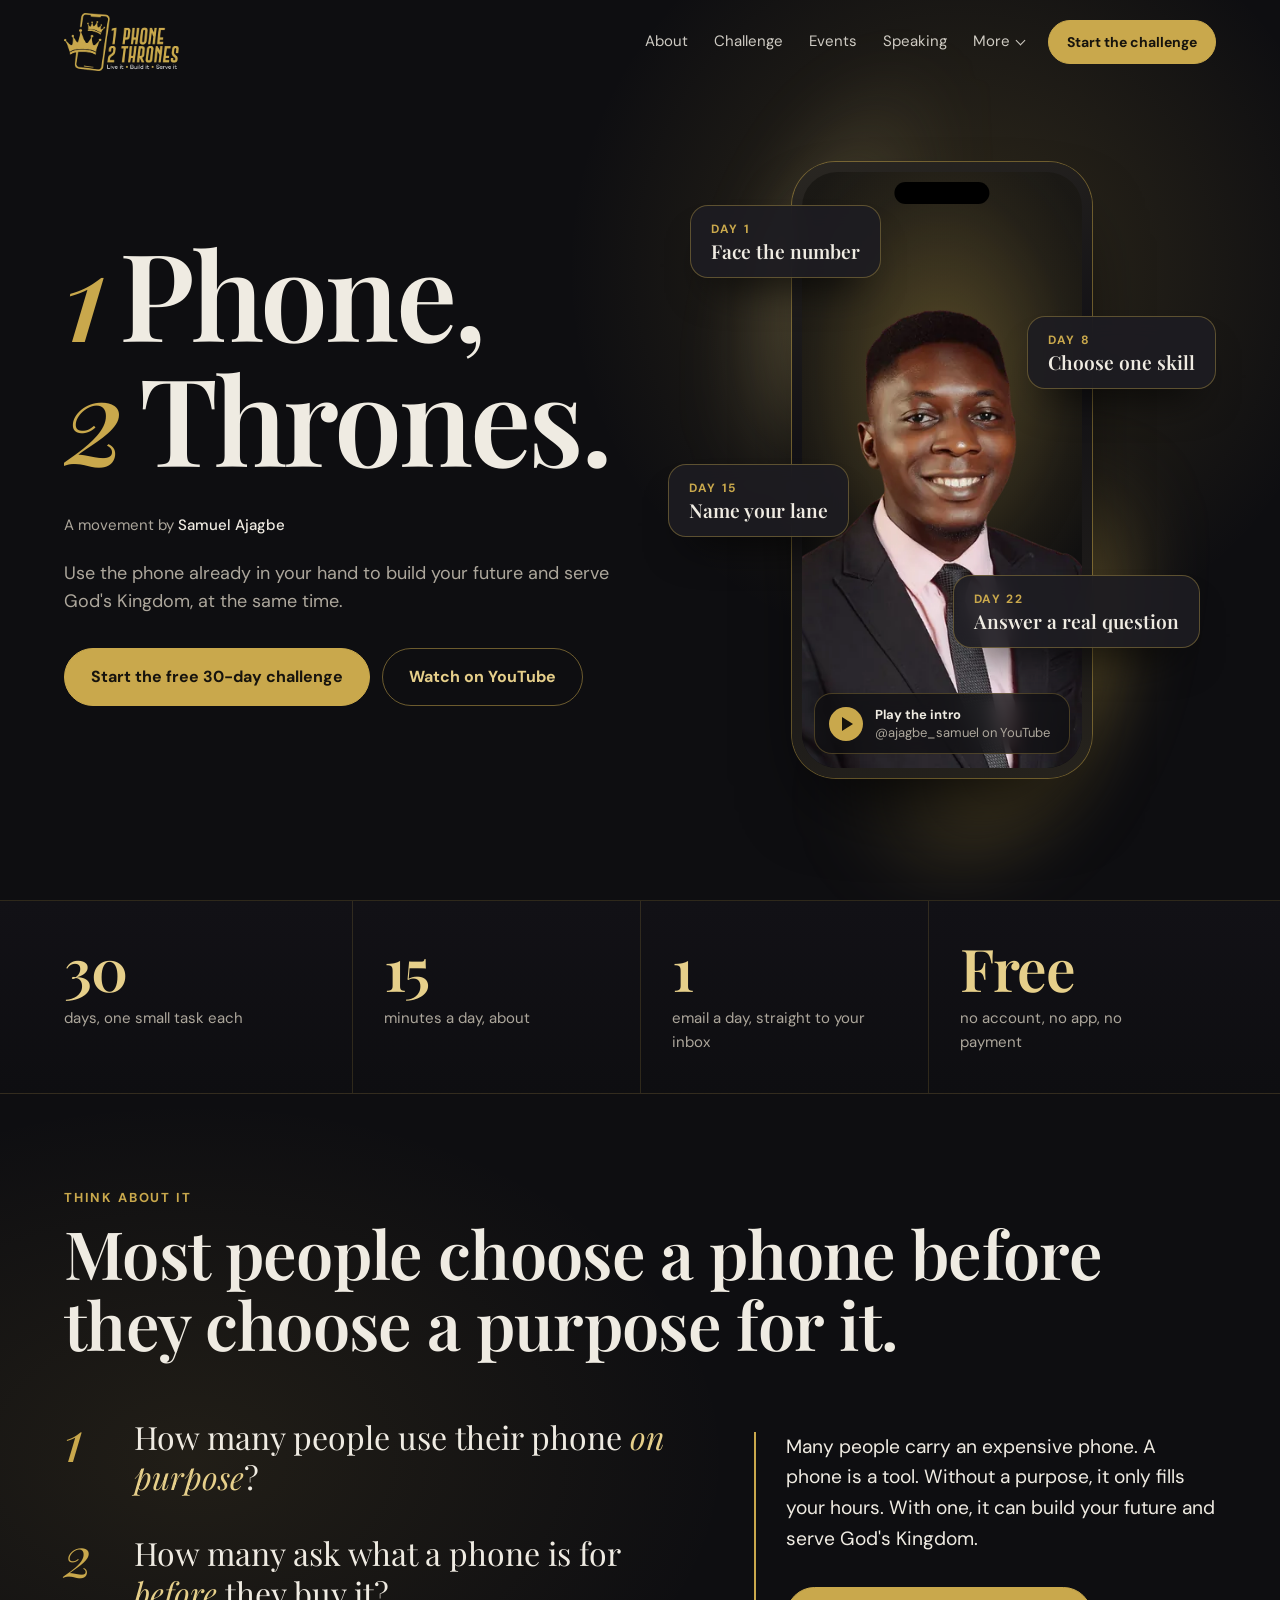
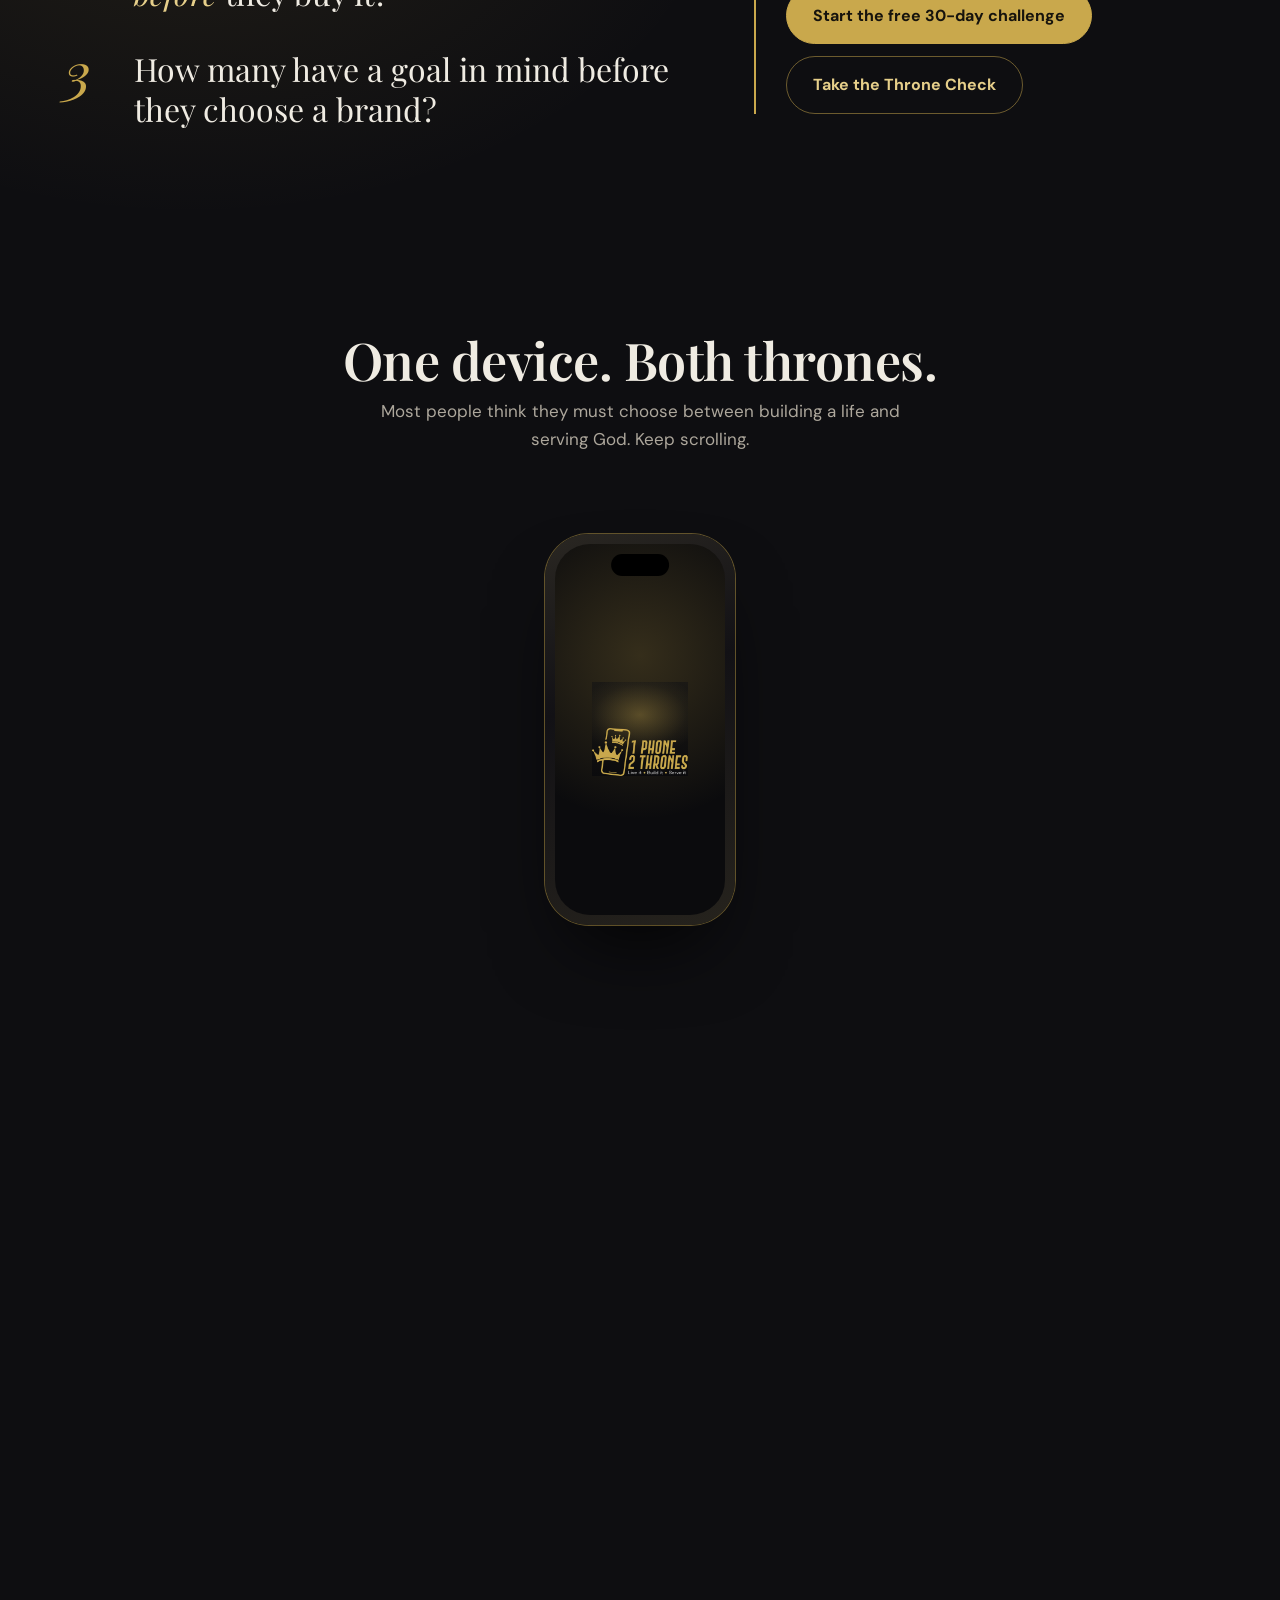
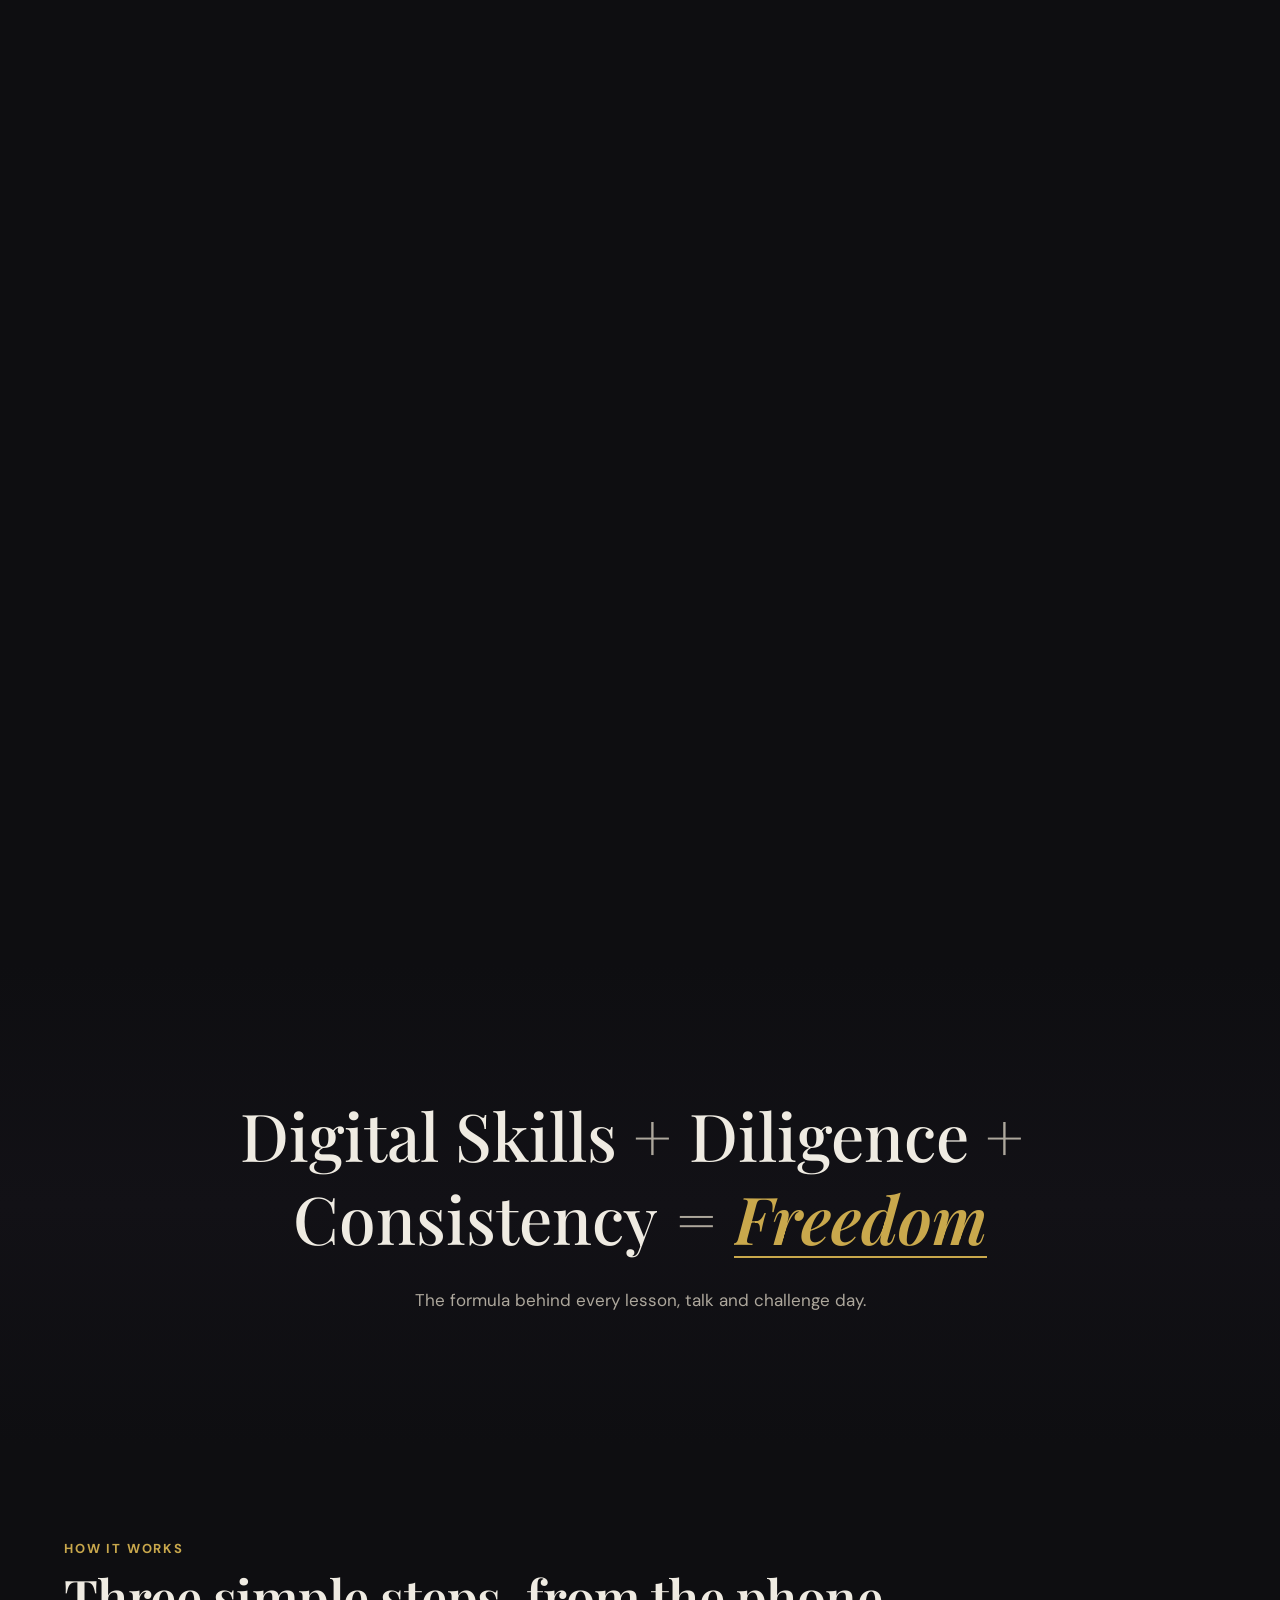
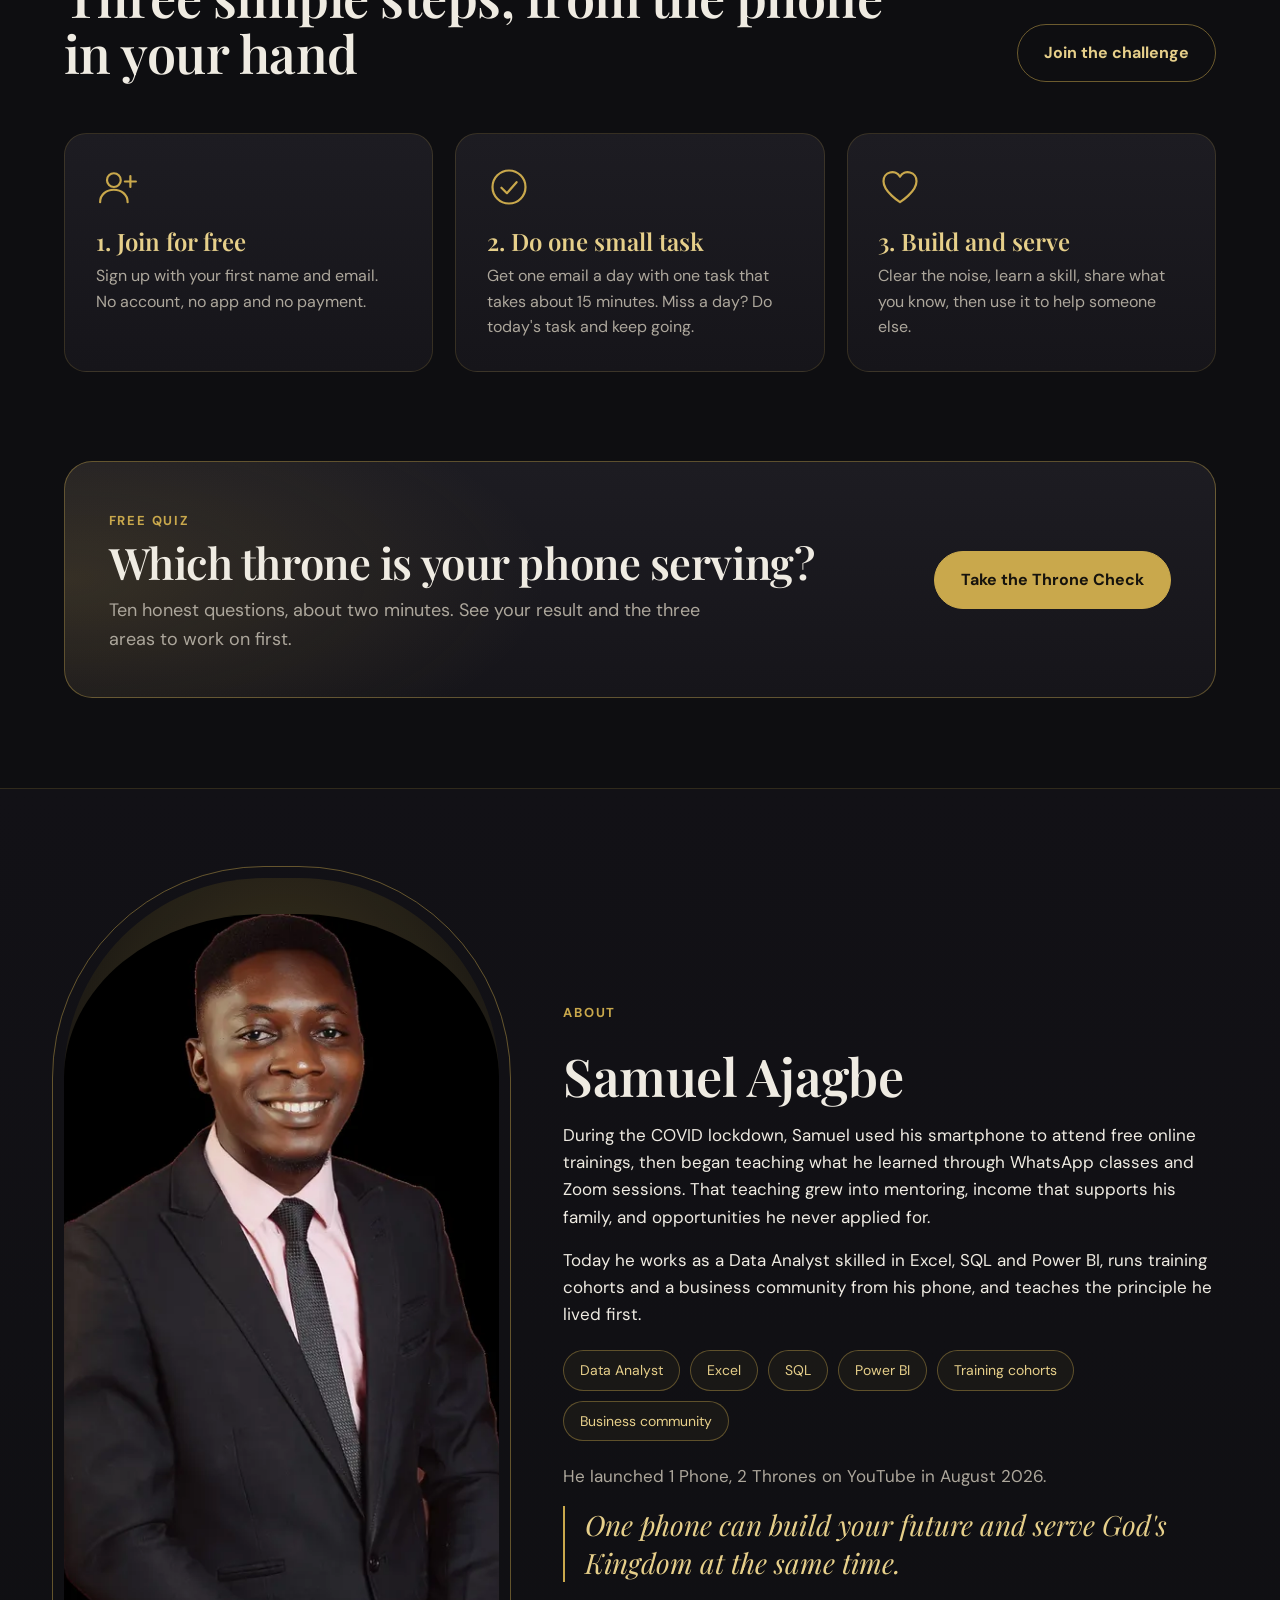
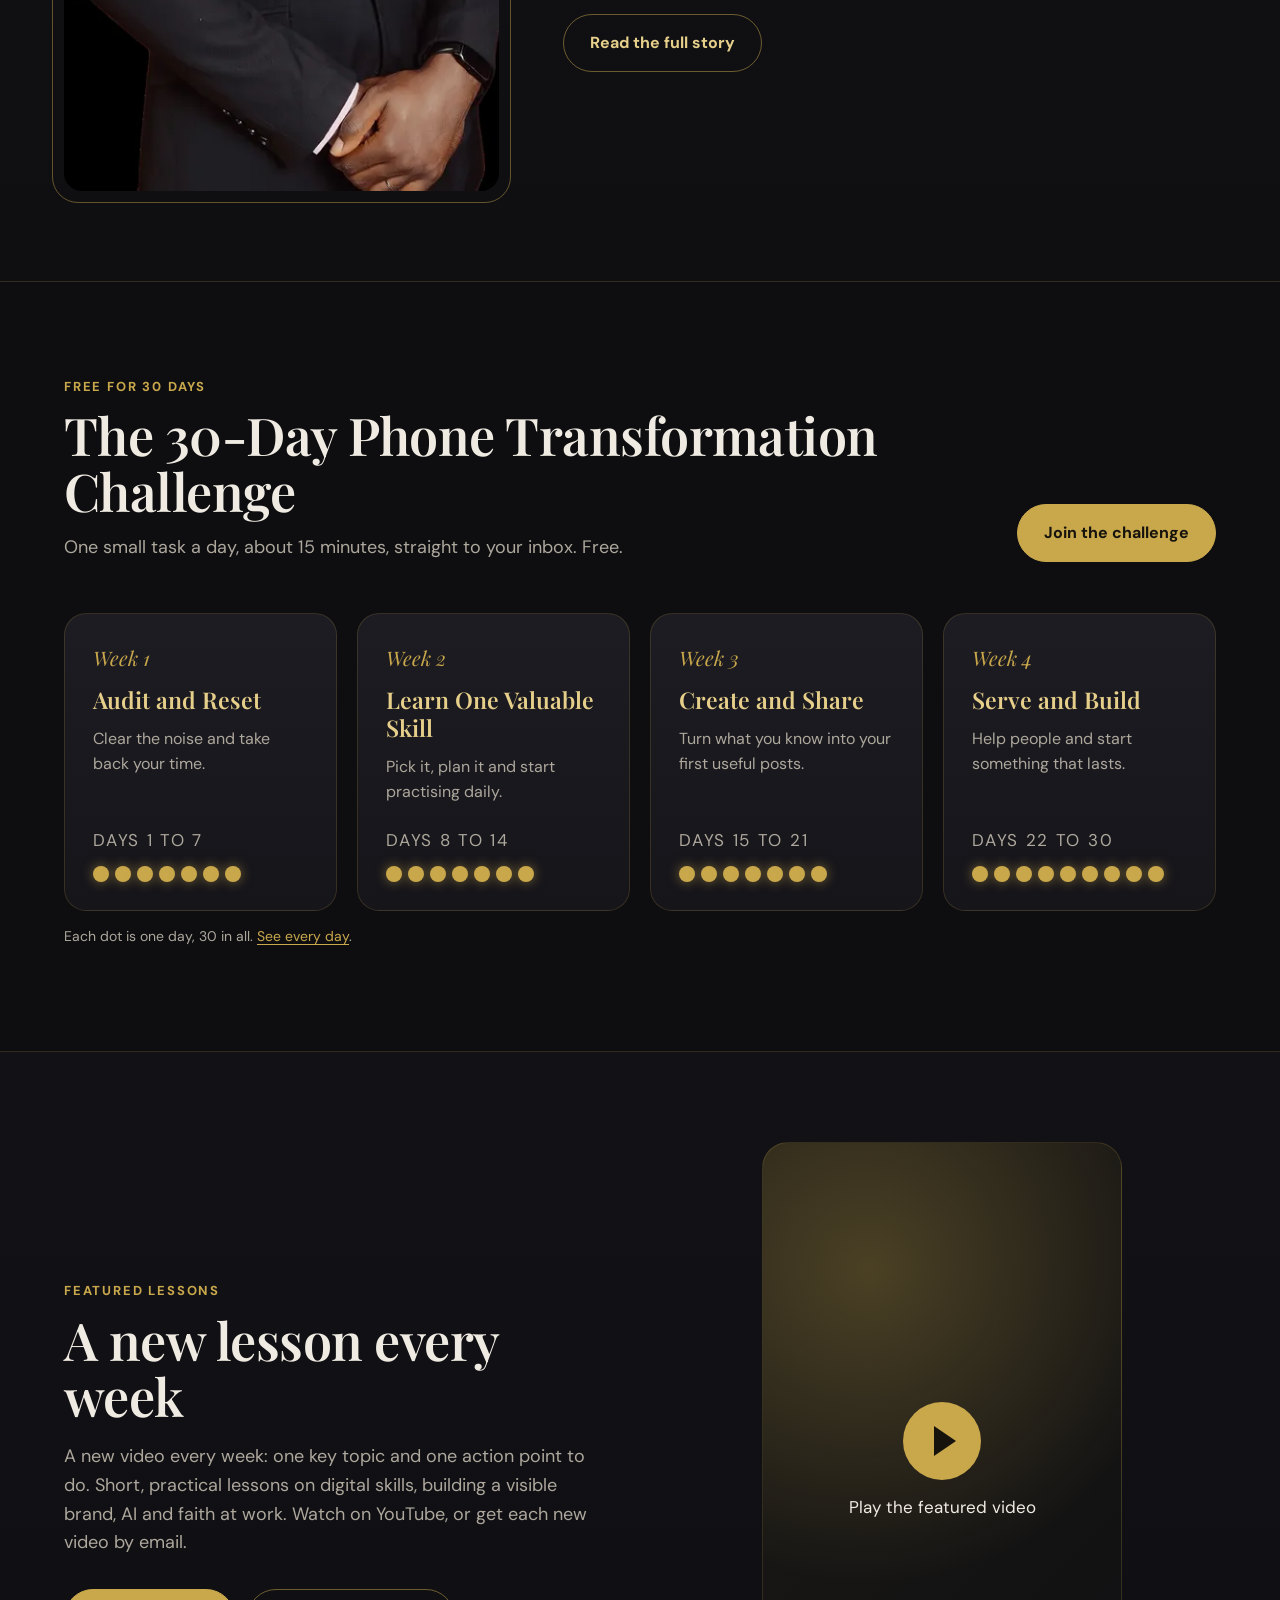
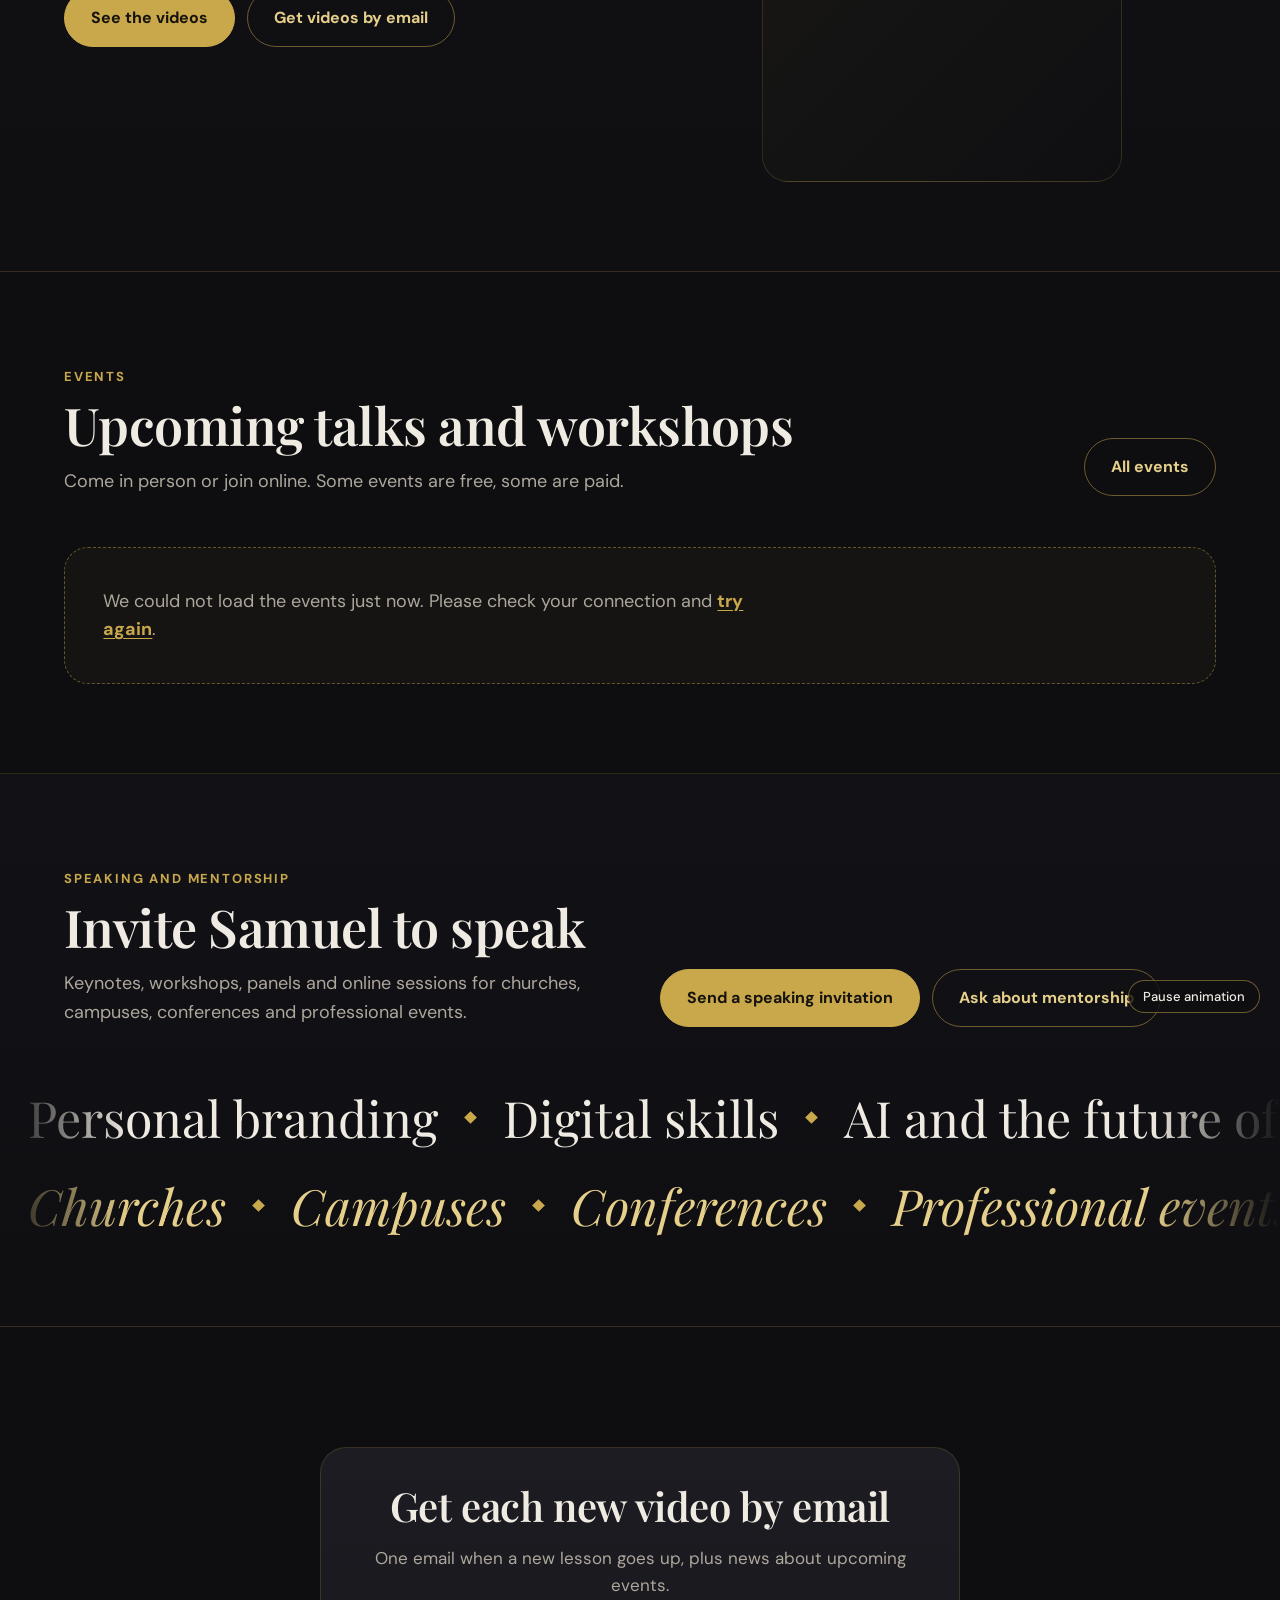
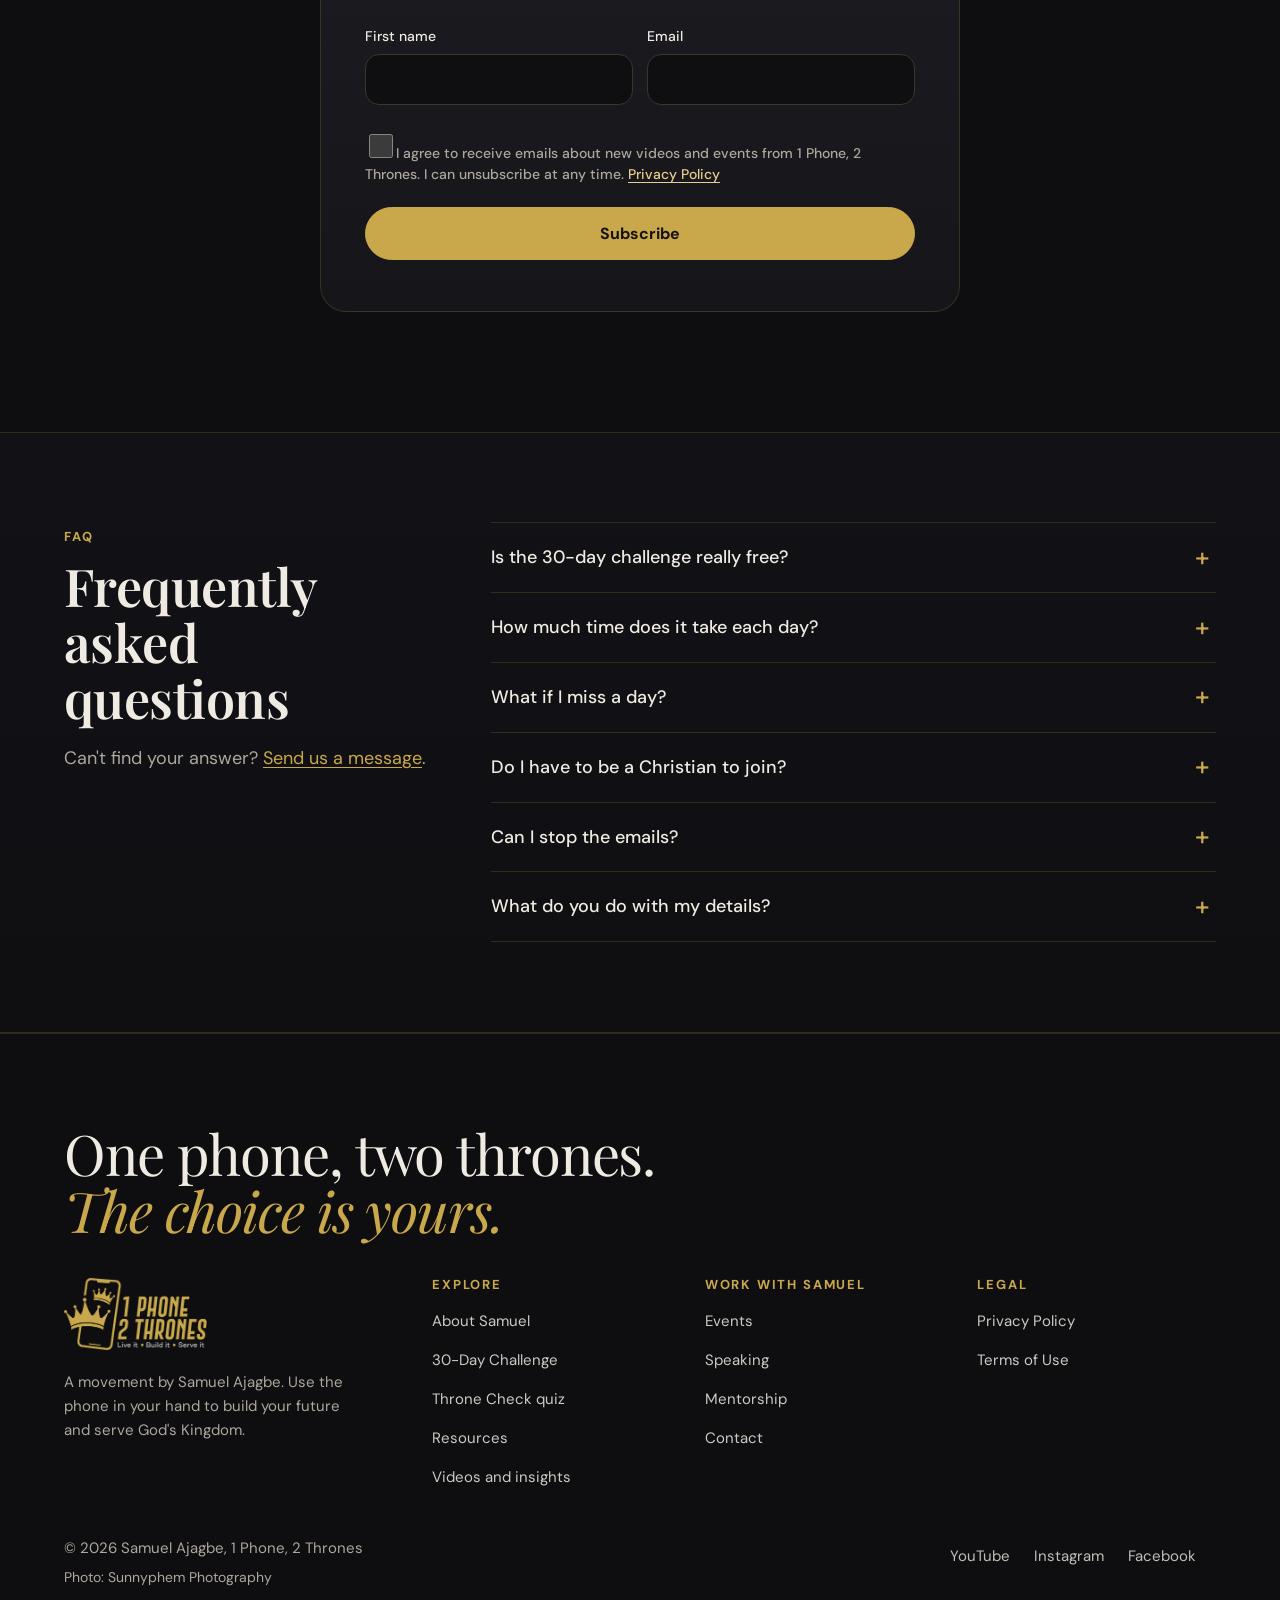
==== commit 3987af2b: "Hero photo: head-and-shoulders crop with headroom; fix hero stacking on phones Co-Authored-By: Claud" ====
--- a/index.html
+++ b/index.html
@@ -82,10 +82,7 @@
         <div class="phone">
           <div class="screen">
             <div class="notch"></div>
-            <picture>
-              <source type="image/webp" srcset="/assets/img/samuel-480.webp 480w, /assets/img/samuel-800.webp 800w" sizes="(max-width: 860px) 230px, 300px">
-              <img src="/assets/samuel.png" width="480" height="913" alt="Samuel Ajagbe holding his phone" fetchpriority="high" decoding="async">
-            </picture>
+            <img src="/assets/img/samuel-hero-800.webp" srcset="/assets/img/samuel-hero-480.webp 480w, /assets/img/samuel-hero-800.webp 800w" sizes="(max-width: 860px) 230px, 300px" width="480" height="640" alt="Samuel Ajagbe, head and shoulders" fetchpriority="high" decoding="async">
             <button type="button" class="chip" id="heroPlay" aria-label="Play the intro video with sound"><span class="play"></span><span><b>Play the intro</b><span>@ajagbe_samuel on YouTube</span></span></button>
           </div>
         </div>
--- a/assets/css/style.css
+++ b/assets/css/style.css
@@ -1 +1 @@
-:root{--night:#0E0E11;--ink:#16151A;--ink2:#1D1C22;--gold:#C9A84C;--gold2:#E6CF8A;--ivory:#EFEBE2;--ash:#ADA79C;--line:rgba(201,168,76,.18);--err:#F08A7E;--serif:'Playfair Display', Georgia, serif;--sans:'DM Sans', Arial, sans-serif;--ease:cubic-bezier(.2,.7,.2,1);}*{box-sizing:border-box;}html, body{margin:0;background:var(--night);color:var(--ivory);}body{font-family:var(--sans);font-size:17px;line-height:1.6;-webkit-font-smoothing:antialiased;}html, body{overflow-x:hidden;}@supports (overflow:clip){html, body{overflow-x:clip;}}.split, #challenge, .speaking{overflow-x:clip;}a{color:var(--gold);}img{max-width:100%;}:focus-visible{outline:2px solid var(--gold2);outline-offset:3px;border-radius:4px;}.wrap{max-width:1120px;margin:0 auto;padding:0 20px;}h2{font-family:var(--serif);font-weight:600;font-size:clamp(32px, 4.6vw, 52px);line-height:1.08;margin:0 0 18px;letter-spacing:-.01em;}.lead{color:var(--ash);font-size:18px;max-width:600px;margin:0;}section{position:relative;padding:110px 0;}.btn{position:relative;display:inline-flex;align-items:center;gap:10px;padding:15px 26px;border-radius:999px;font-weight:700;font-size:16px;text-decoration:none;border:1px solid var(--gold);overflow:hidden;transition:transform .25s var(--ease), box-shadow .25s var(--ease), background .25s;}.btn.solid{background:var(--gold);color:#16130D;}.btn.solid::after{content:'';position:absolute;inset:0;background:linear-gradient(105deg, transparent 30%, rgba(255,255,255,.45) 50%, transparent 70%);transform:translateX(-120%);transition:transform .7s var(--ease);}.btn.solid:hover::after{transform:translateX(120%);}.btn.solid:hover{box-shadow:0 10px 30px -10px rgba(201,168,76,.7);transform:translateY(-2px);}.btn.ghost{color:var(--gold2);background:transparent;border-color:rgba(201,168,76,.5);}.btn.ghost:hover{background:rgba(201,168,76,.1);border-color:var(--gold);}.btns{display:flex;gap:12px;flex-wrap:wrap;margin-top:32px;}.bar{position:fixed;top:0;left:0;height:2px;width:100%;background:linear-gradient(90deg, var(--gold), var(--gold2));transform-origin:0 50%;transform:scaleX(0);z-index:30;}nav{position:fixed;top:0;left:0;right:0;z-index:20;transition:background .35s, border-color .35s, backdrop-filter .35s;border-bottom:1px solid transparent;}nav.solid{background:rgba(14,14,17,.82);backdrop-filter:blur(12px);-webkit-backdrop-filter:blur(12px);border-color:var(--line);}nav .wrap{display:flex;align-items:center;justify-content:space-between;height:70px;gap:16px;}nav img{height:38px;width:auto;display:block;}nav .word{font-family:var(--serif);color:var(--gold);font-size:19px;text-decoration:none;}nav .links{display:flex;gap:26px;align-items:center;}nav .links a{color:var(--ivory);text-decoration:none;font-size:15px;opacity:.8;transition:opacity .2s;}nav .links a:hover{opacity:1;}nav .links a.btn{opacity:1;color:#16130D;padding:10px 18px;font-size:14px;}@media (max-width: 860px){nav .links a:not(.btn){display:none;}}.hero{position:relative;min-height:100vh;display:flex;align-items:center;padding:120px 0 80px;overflow:hidden;}.hero .glow{position:absolute;inset:-20% -10% auto auto;width:70vw;height:70vw;max-width:900px;max-height:900px;background:radial-gradient(circle, rgba(201,168,76,.18), transparent 62%);pointer-events:none;}.hero .grid{display:grid;grid-template-columns:1.25fr .75fr;gap:56px;align-items:center;width:100%;}.hero h1{font-family:var(--serif);font-weight:600;font-size:clamp(56px, 9.5vw, 128px);line-height:.95;margin:0 0 28px;letter-spacing:-.025em;}.hero h1 .ln{display:block;overflow:hidden;padding-bottom:.08em;}.hero h1 .ln > span{display:inline-block;}.hero h1 .n{font-style:italic;color:var(--gold);font-weight:500;margin-right:.12em;}.hero .by{color:var(--ash);font-size:15px;margin:0 0 22px;}.hero .by b{color:var(--ivory);font-weight:500;}.cue{position:absolute;left:50%;bottom:26px;width:22px;height:36px;border:1px solid rgba(201,168,76,.5);border-radius:12px;transform:translateX(-50%);}.cue::after{content:'';position:absolute;left:50%;top:7px;width:3px;height:7px;border-radius:2px;background:var(--gold);transform:translateX(-50%);animation:cue 1.8s infinite;}@keyframes cue{0%{opacity:0;transform:translate(-50%,0);}30%{opacity:1;}100%{opacity:0;transform:translate(-50%,12px);}}.phone{position:relative;width:100%;max-width:300px;aspect-ratio:9/18.5;border-radius:44px;padding:10px;background:linear-gradient(160deg, #2a2722, #121115 40%, #26231d);box-shadow:0 0 0 1px rgba(201,168,76,.45), 0 40px 80px -30px rgba(0,0,0,.9);}.phone .screen{position:relative;height:100%;border-radius:35px;overflow:hidden;background:#0b0b0d;}.phone .screen img{width:100%;height:100%;object-fit:cover;display:block;}.phone .notch{position:absolute;top:10px;left:50%;width:34%;height:22px;transform:translateX(-50%);background:#000;border-radius:14px;z-index:2;}.phone .chip{position:absolute;left:12px;right:12px;bottom:14px;padding:12px 14px;border-radius:18px;background:rgba(14,14,17,.72);backdrop-filter:blur(10px);-webkit-backdrop-filter:blur(10px);border:1px solid rgba(201,168,76,.3);display:flex;gap:12px;align-items:center;font-size:13px;line-height:1.35;}.phone .chip .play{flex:none;width:34px;height:34px;border-radius:50%;background:var(--gold);position:relative;}.phone .chip .play::after{content:'';position:absolute;left:13px;top:10px;border-left:11px solid #16130D;border-top:7px solid transparent;border-bottom:7px solid transparent;}.phone .chip b{display:block;color:var(--ivory);font-weight:700;}.phone .chip span{color:var(--ash);}.phone .screen:has(.vid){background:radial-gradient(ellipse 80% 55% at 50% 40%, rgba(201,168,76,.28), transparent 75%), #0b0b0d;}.phone .screen .vid{position:absolute;top:0;left:50%;height:100%;aspect-ratio:9/16;transform:translateX(-50%);border:0;pointer-events:none;}.phone .sound{position:absolute;left:50%;bottom:18px;transform:translateX(-50%);z-index:3;padding:9px 16px;border-radius:999px;border:1px solid rgba(201,168,76,.5);background:rgba(14,14,17,.72);backdrop-filter:blur(8px);-webkit-backdrop-filter:blur(8px);color:var(--ivory);font:500 13px var(--sans);cursor:pointer;white-space:nowrap;}.phone .sound:hover{border-color:var(--gold);}.phone .plain{height:100%;display:flex;align-items:center;justify-content:center;text-align:center;padding:24px;font-family:var(--serif);font-size:26px;color:var(--gold);background:radial-gradient(circle at 50% 30%, rgba(201,168,76,.22), transparent 60%), #0b0b0d;}.halo-wrap{position:relative;justify-self:center;width:100%;max-width:300px;}.halo{position:absolute;inset:-14%;border-radius:50%;background:conic-gradient(from 0deg, transparent 0 25%, rgba(201,168,76,.55) 40%, transparent 55% 75%, rgba(230,207,138,.35) 90%, transparent);filter:blur(38px);animation:spin 16s linear infinite;z-index:0;}.halo-wrap .phone{z-index:1;animation:float 7s ease-in-out infinite;}@keyframes spin{to{transform:rotate(360deg);}}@keyframes float{0%,100%{transform:translateY(0) rotate(-1.5deg);}50%{transform:translateY(-14px) rotate(1deg);}}@media (max-width: 860px){.hero{min-height:auto;padding:110px 0 70px;}.hero .grid{grid-template-columns:1fr;gap:44px;}.halo-wrap{max-width:230px;}.cue{display:none;}}.js .hero h1 .ln > span{transform:translateY(105%);}.js .hero .by, .js .hero .lead, .js .hero .btns{opacity:0;transform:translateY(14px);}.js .hero .halo-wrap{opacity:0;transform:scale(.92);}.loaded .hero h1 .ln > span{transform:none;transition:transform 1s var(--ease);}.loaded .hero h1 .ln:nth-child(2) > span{transition-delay:.12s;}.loaded .hero .by{opacity:1;transform:none;transition:all .8s var(--ease) .35s;}.loaded .hero .lead{opacity:1;transform:none;transition:all .8s var(--ease) .5s;}.loaded .hero .btns{opacity:1;transform:none;transition:all .8s var(--ease) .65s;}.loaded .hero .halo-wrap{opacity:1;transform:none;transition:all 1.4s var(--ease) .2s;}.split{padding:0;height:260vh;--p:0;}.split .stage{position:sticky;top:0;height:100vh;display:flex;flex-direction:column;align-items:center;justify-content:center;overflow:hidden;}.split .head{text-align:center;position:absolute;top:clamp(80px, 12vh, 130px);left:20px;right:20px;}.split .head h2{margin-bottom:10px;}.split .head p{color:var(--ash);margin:0 auto;max-width:560px;opacity:calc(1 - var(--p) * 1.6);}.split .center{position:relative;width:100%;height:440px;margin-top:110px;display:flex;justify-content:center;align-items:center;}.split .phone{max-width:190px;z-index:3;transform:scale(calc(1 - var(--p) * .08));}.split .phone .plain{font-size:19px;}.split .phone .plain img.lg{width:78%;height:auto;object-fit:contain;}.split .beam{position:absolute;top:50%;height:1px;width:calc(var(--p) * min(32vw, 330px));background:linear-gradient(90deg, var(--gold), transparent);z-index:1;}.split .beam.l{right:50%;background:linear-gradient(270deg, var(--gold), transparent);}.split .beam.r{left:50%;}.throne{position:absolute;top:50%;left:50%;width:300px;padding:30px 28px 28px;border-radius:22px;background:linear-gradient(180deg, var(--ink2), var(--ink));border:1px solid var(--line);z-index:2;opacity:calc(var(--p) * 1.6 - .25);}.throne.l{transform:translate(calc(-50% - var(--p) * min(36vw, 360px)), -50%) rotate(calc(var(--p) * -1deg));}.throne.r{transform:translate(calc(-50% + var(--p) * min(36vw, 360px)), -50%) rotate(calc(var(--p) * 1deg));}.throne svg{width:54px;height:54px;display:block;margin-bottom:14px;}.throne svg path{stroke:var(--gold);stroke-width:1.6;fill:none;stroke-linecap:round;stroke-linejoin:round;stroke-dasharray:200;stroke-dashoffset:calc(200 - var(--p) * 200);}.throne h3{font-family:var(--serif);font-weight:600;font-size:28px;color:var(--gold2);margin:0 0 8px;}.throne p{margin:0;color:var(--ash);font-size:16px;}.split .tail{position:absolute;bottom:clamp(40px, 8vh, 80px);left:20px;right:20px;text-align:center;font-family:var(--serif);font-style:italic;font-size:clamp(20px, 2.4vw, 28px);color:var(--ivory);opacity:calc(var(--p) * 3 - 2);}@media (max-width: 860px){.split{height:auto;padding:100px 0;}.split .stage{position:static;height:auto;overflow:visible;}.split .head{position:static;}.split .head p{opacity:1;}.split .center{height:auto;margin-top:40px;flex-direction:column;gap:18px;}.split .phone{max-width:150px;transform:none;margin-bottom:10px;order:-1;}.split .beam{display:none;}.throne, .throne.l, .throne.r{position:relative;top:auto;left:auto;width:100%;max-width:420px;opacity:1;transform:none;}.throne svg path{stroke-dashoffset:0;}.split .tail{position:static;opacity:1;margin-top:34px;}.js .throne{opacity:0;transform:translateX(-30px);transition:all .8s var(--ease);}.js .throne.r{transform:translateX(30px);}.js .throne.in{opacity:1;transform:none;}}.formula{background:linear-gradient(180deg, var(--night), #121116 50%, var(--night));text-align:center;padding:130px 0;}.formula .f{font-family:var(--serif);font-size:clamp(30px, 5.4vw, 66px);line-height:1.25;margin:0;font-weight:500;}.formula .t{display:inline-block;}.formula .op{color:var(--ash);padding:0 .25em;font-weight:400;}.formula .fr{font-style:italic;font-weight:600;background:linear-gradient(100deg, var(--gold) 0%, var(--gold) 40%, #fff6d8 50%, var(--gold) 60%, var(--gold) 100%);background-size:250% 100%;background-position:100% 0;-webkit-background-clip:text;background-clip:text;color:transparent;position:relative;}.formula .fr::after{content:'';position:absolute;left:0;right:0;bottom:.02em;height:2px;background:var(--gold);transform:scaleX(0);transform-origin:0 50%;}.formula .note{color:var(--ash);margin:28px auto 0;max-width:520px;}.js .formula .t{opacity:0;transform:translateY(.4em);filter:blur(6px);}.formula.in .t{opacity:1;transform:none;filter:none;transition:all .9s var(--ease);transition-delay:calc(var(--i) * .16s);}.formula.in .fr{background-position:0 0;transition:all .9s var(--ease) 1.2s, background-position 1.6s ease 1.6s;}.formula.in .fr::after{transform:scaleX(1);transition:transform .9s var(--ease) 2.1s;}.about{display:grid;grid-template-columns:.8fr 1.2fr;gap:64px;align-items:center;}.portrait{position:relative;}.portrait img{width:100%;display:block;aspect-ratio:4/5;object-fit:cover;border-radius:200px 200px 18px 18px;}.portrait::before{content:'';position:absolute;inset:-12px;border:1px solid rgba(201,168,76,.45);border-radius:212px 212px 26px 26px;pointer-events:none;}.about p{margin:0 0 16px;}.about .quiet{color:var(--ash);}.pull{font-family:var(--serif);font-style:italic;font-size:clamp(22px, 2.4vw, 28px);line-height:1.35;color:var(--gold2);border-left:2px solid var(--gold);padding-left:20px;margin:28px 0 0;}@media (max-width: 860px){.about{grid-template-columns:1fr;gap:44px;}.portrait{max-width:300px;}}.chal-top{display:flex;justify-content:space-between;align-items:flex-end;gap:30px;flex-wrap:wrap;margin-bottom:46px;}.weeks{border-top:1px solid var(--line);}.week{display:grid;grid-template-columns:120px 1fr auto;gap:24px;align-items:center;padding:26px 0;border-bottom:1px solid var(--line);transition:background .3s;}.week:hover{background:linear-gradient(90deg, rgba(201,168,76,.06), transparent 70%);}.week .wk{font-family:var(--serif);font-style:italic;color:var(--gold);font-size:22px;}.week h3{margin:0 0 2px;font-size:19px;font-weight:700;}.week p{margin:0;color:var(--ash);font-size:15px;}.dots{display:grid;grid-template-columns:repeat(9, 14px);gap:8px;justify-content:end;}.dot{width:14px;height:14px;border-radius:50%;border:1px solid rgba(201,168,76,.45);background:transparent;transition:background .4s, box-shadow .4s, transform .4s;transition-delay:calc(var(--d) * 45ms);}.weeks.in .dot{background:var(--gold);box-shadow:0 0 12px rgba(201,168,76,.55);}.week:hover .dot{transform:scale(1.18);transition-delay:0s;}.dots-legend{color:var(--ash);font-size:14px;margin-top:14px;text-align:right;}@media (max-width: 760px){.week{grid-template-columns:1fr;gap:10px;}.dots{justify-content:start;}.dots-legend{text-align:left;}}.reel{display:grid;grid-template-columns:1fr 1fr;gap:56px;align-items:center;}.tv{position:relative;display:block;aspect-ratio:16/9;border-radius:22px;overflow:hidden;text-decoration:none;color:var(--ivory);background:radial-gradient(circle at 30% 20%, rgba(201,168,76,.28), transparent 55%), linear-gradient(135deg, #1d1b16, #0f0f12);border:1px solid var(--line);}.tv .big{position:absolute;left:50%;top:50%;width:84px;height:84px;margin:-42px 0 0 -42px;border-radius:50%;background:var(--gold);transition:transform .35s var(--ease);}.tv .big::before{content:'';position:absolute;inset:-12px;border-radius:50%;border:1px solid rgba(201,168,76,.6);animation:ring 2.4s var(--ease) infinite;}.tv .big::after{content:'';position:absolute;left:33px;top:26px;border-left:24px solid #16130D;border-top:16px solid transparent;border-bottom:16px solid transparent;}.tv:hover .big{transform:scale(1.08);}.tv .cap{position:absolute;left:22px;bottom:18px;right:22px;display:flex;justify-content:space-between;font-size:14px;color:var(--ash);}.tv .cap b{color:var(--ivory);}@keyframes ring{0%{transform:scale(.85);opacity:.9;}100%{transform:scale(1.5);opacity:0;}}@media (max-width: 760px){section{padding:80px 0;}.formula, .sub{padding:90px 0;}}@media (max-width: 860px){.reel{grid-template-columns:1fr;gap:36px;}}.events{margin-top:40px;border-top:1px solid var(--line);}.event{display:grid;grid-template-columns:96px 1fr auto;gap:26px;align-items:center;padding:26px 0;border-bottom:1px solid var(--line);}.date{text-align:center;border:1px solid rgba(201,168,76,.45);border-radius:16px;padding:10px 0 12px;}.date .d{display:block;font-family:var(--serif);font-size:38px;line-height:1;color:var(--gold2);}.date .m{display:block;font-size:13px;color:var(--ash);margin-top:4px;}.event h3{margin:0 0 6px;font-family:var(--serif);font-weight:600;font-size:24px;line-height:1.2;}.event .meta{color:var(--ash);font-size:15px;}.event .price{color:var(--gold);font-weight:700;}.empty{margin-top:36px;padding:34px;border-radius:22px;border:1px dashed rgba(201,168,76,.4);color:var(--ash);max-width:640px;}.empty a{font-weight:700;}@media (max-width: 640px){.event{grid-template-columns:76px 1fr;}.event .btn{grid-column:1 / -1;justify-content:center;}.date .d{font-size:30px;}}.speaking{padding-bottom:70px;overflow:hidden;}.marquee{margin:46px 0 10px;display:grid;gap:8px;-webkit-mask-image:linear-gradient(90deg, transparent, #000 10%, #000 90%, transparent);mask-image:linear-gradient(90deg, transparent, #000 10%, #000 90%, transparent);}.track{display:flex;width:max-content;animation:slide 46s linear infinite;}.track.rev{animation-direction:reverse;animation-duration:54s;}.marquee:hover .track{animation-play-state:paused;}.track span{font-family:var(--serif);font-size:clamp(28px, 4.2vw, 50px);white-space:nowrap;padding:0 28px;color:var(--ivory);}.track.rev span{font-style:italic;color:var(--gold2);}.track i{align-self:center;width:9px;height:9px;background:var(--gold);transform:rotate(45deg);flex:none;}@keyframes slide{to{transform:translateX(-50%);}}.sub{padding:120px 0;}.subcard{position:relative;max-width:760px;margin:0 auto;padding:56px clamp(22px, 5vw, 60px);border-radius:30px;background:linear-gradient(180deg, var(--ink2), var(--ink));border:1px solid var(--line);overflow:hidden;}.subcard::before{content:'';position:absolute;top:-40%;left:50%;width:520px;height:520px;transform:translateX(-50%);background:radial-gradient(circle, rgba(201,168,76,.2), transparent 60%);pointer-events:none;}.subcard > *{position:relative;}.subcard h2{text-align:center;}.subcard .lead{text-align:center;margin:0 auto 30px;}label{display:block;font-size:14px;font-weight:500;margin:0 0 6px;}input[type=text], input[type=email]{width:100%;padding:15px 16px;border-radius:14px;border:1px solid #3A362E;background:#0F0F12;color:var(--ivory);font-size:16px;font-family:inherit;margin:0 0 16px;outline:none;transition:border-color .2s, box-shadow .2s;}input[type=text]:focus, input[type=email]:focus{border-color:var(--gold);box-shadow:0 0 0 4px rgba(201,168,76,.14);}.row2{display:grid;grid-template-columns:1fr 1fr;gap:14px;}@media (max-width: 560px){.row2{grid-template-columns:1fr;}}.consent{display:flex;gap:10px;align-items:flex-start;margin:2px 0 22px;font-size:13px;line-height:1.5;color:var(--ash);font-weight:400;}.consent input{margin-top:2px;width:18px;height:18px;accent-color:var(--gold);flex:none;}.hp{position:absolute;left:-9999px;width:1px;height:1px;overflow:hidden;}button.btn{cursor:pointer;font-family:inherit;width:100%;justify-content:center;}button[disabled]{opacity:.6;cursor:wait;}.msg{margin:14px 0 0;font-size:15px;min-height:1px;text-align:center;}.msg.err{color:var(--err);}.done{display:none;text-align:center;padding:10px 0;}.done svg{width:76px;height:76px;display:block;margin:0 auto 18px;}.done circle, .done path{fill:none;stroke:var(--gold);stroke-width:2;stroke-linecap:round;stroke-linejoin:round;}.done circle{stroke-dasharray:240;stroke-dashoffset:240;}.done path{stroke-dasharray:60;stroke-dashoffset:60;}.subcard.ok form{display:none;}.subcard.ok .done{display:block;}.subcard.ok .done circle{stroke-dashoffset:0;transition:stroke-dashoffset .8s var(--ease);}.subcard.ok .done path{stroke-dashoffset:0;transition:stroke-dashoffset .5s var(--ease) .7s;}.done h3{font-family:var(--serif);font-size:30px;margin:0 0 8px;}.done p{color:var(--ash);margin:0 auto;max-width:440px;}footer{padding:90px 0 50px;border-top:1px solid var(--line);}footer .motto{font-family:var(--serif);font-size:clamp(34px, 6vw, 76px);line-height:1.02;margin:0 0 40px;letter-spacing:-.02em;}footer .motto em{color:var(--gold);}footer .row{display:flex;justify-content:space-between;gap:20px;flex-wrap:wrap;color:var(--ash);font-size:15px;}footer .social a{margin-right:20px;text-decoration:none;color:var(--ivory);opacity:.8;}footer .social a:hover{opacity:1;color:var(--gold2);}footer p{margin:0;}@media (prefers-reduced-motion: reduce){*, *::before, *::after{animation:none !important;transition:none !important;}.split{height:auto !important;padding:100px 0;--p:1 !important;}.split .stage{position:static;height:auto;}.track{flex-wrap:wrap;width:auto;}.track span:nth-child(n+13), .track i:nth-child(n+13){display:none;}}.phone .screen img{box-sizing:border-box;padding-top:46px;object-position:50% 0;background:radial-gradient(ellipse 80% 55% at 50% 35%, rgba(201,168,76,.38), rgba(201,168,76,.06) 60%, transparent 80%), linear-gradient(180deg,#1b1915,#0b0b0d);}.portrait img{box-sizing:border-box;padding-top:36px;object-fit:cover;object-position:50% 0;background:radial-gradient(ellipse 75% 60% at 50% 38%, rgba(201,168,76,.40), rgba(201,168,76,.08) 60%, transparent 80%), linear-gradient(180deg,#1d1a14,#0E0E11);}.skip-link{position:absolute;left:12px;top:-60px;z-index:100;background:var(--gold);color:#16130D;padding:10px 16px;border-radius:10px;font-weight:700;text-decoration:none;transition:top .2s;}.skip-link:focus{top:12px;}.sr-only{position:absolute;width:1px;height:1px;margin:-1px;padding:0;overflow:hidden;clip:rect(0,0,0,0);white-space:nowrap;border:0;}html{scroll-behavior:smooth;scroll-padding-top:84px;}@media (prefers-reduced-motion: reduce){html{scroll-behavior:auto;}}a{text-underline-offset:3px;}main:focus{outline:none;}nav .wrap{height:70px;}nav .brand{display:flex;align-items:center;flex:none;}nav .brand img{height:38px;width:auto;}nav .links{display:flex;gap:22px;align-items:center;}nav .links a:not(.btn), nav .more > summary{color:var(--ivory);text-decoration:none;font-size:15px;opacity:.85;padding:8px 2px;border-bottom:2px solid transparent;cursor:pointer;list-style:none;}nav .links a:not(.btn):hover, nav .more > summary:hover{opacity:1;}nav .links a[aria-current="page"], nav .more.has-current > summary{opacity:1;color:var(--gold2);border-bottom-color:var(--gold);}nav .more{position:relative;}nav .more > summary::-webkit-details-marker{display:none;}nav .more > summary::after{content:'';display:inline-block;margin-left:7px;width:6px;height:6px;border-right:1.5px solid currentColor;border-bottom:1.5px solid currentColor;transform:translateY(-2px) rotate(45deg);}nav .more[open] > summary::after{transform:translateY(1px) rotate(-135deg);}nav .more .drop{position:absolute;right:0;top:calc(100% + 10px);min-width:200px;padding:8px;border-radius:16px;background:var(--ink2);border:1px solid var(--line);box-shadow:0 24px 50px -20px rgba(0,0,0,.9);display:grid;}nav .more .drop a{padding:10px 14px;border-radius:10px;border-bottom:0;}nav .more .drop a:hover{background:rgba(201,168,76,.1);}nav .menu-btn{display:none;width:44px;height:44px;border-radius:12px;border:1px solid rgba(201,168,76,.5);background:transparent;cursor:pointer;padding:0;position:relative;}nav .menu-btn span, nav .menu-btn span::before, nav .menu-btn span::after{content:'';position:absolute;left:11px;right:11px;height:2px;background:var(--gold2);border-radius:2px;transition:transform .25s, opacity .2s;}nav .menu-btn span{top:21px;}nav .menu-btn span::before{left:0;right:0;top:-7px;}nav .menu-btn span::after{left:0;right:0;top:7px;}nav .menu-btn[aria-expanded="true"] span{background:transparent;}nav .menu-btn[aria-expanded="true"] span::before{transform:translateY(7px) rotate(45deg);}nav .menu-btn[aria-expanded="true"] span::after{transform:translateY(-7px) rotate(-45deg);}nav .links a.btn{padding:10px 18px;font-size:14px;}@media (max-width: 1020px){nav .menu-btn{display:block;}nav .links{display:none;position:absolute;left:0;right:0;top:70px;flex-direction:column;align-items:stretch;gap:0;padding:10px 20px 24px;background:#0E0E11;border-bottom:1px solid var(--line);max-height:calc(100vh - 70px);max-height:calc(100dvh - 70px);overflow:auto;}nav.open .links{display:flex;}nav.open{background:#0E0E11;}nav .links a:not(.btn), nav .more > summary{display:block !important;font-size:18px;padding:14px 2px;border-bottom:1px solid var(--line);opacity:1;}nav .more > summary{display:none !important;}nav .more{display:contents;}nav .more .drop{position:static;display:contents;padding:0;background:none;border:0;box-shadow:none;}nav .more .drop a{padding:14px 2px;border-radius:0;}nav .links a.btn{margin-top:18px;justify-content:center;padding:15px 26px;font-size:16px;}}body.nav-open{overflow:hidden;}main > section{padding:84px 0;}.page-head{padding:150px 0 56px;position:relative;overflow:hidden;border-bottom:1px solid var(--line);}.page-head::before{content:'';position:absolute;inset:-40% -10% auto auto;width:60vw;height:60vw;max-width:760px;max-height:760px;background:radial-gradient(circle, rgba(201,168,76,.15), transparent 62%);pointer-events:none;}.page-head .wrap{position:relative;}.page-head h1{font-family:var(--serif);font-weight:600;font-size:clamp(38px, 6.5vw, 74px);line-height:1.04;letter-spacing:-.02em;margin:10px 0 18px;}.page-head .lead{font-size:19px;}.eyebrow{display:inline-block;font-size:13px;letter-spacing:.14em;text-transform:uppercase;color:var(--gold);font-weight:700;margin:0;}.crumbs{font-size:14px;color:var(--ash);margin:0 0 6px;}.crumbs a{color:var(--ash);}@media (max-width: 760px){main > section{padding:60px 0;}.page-head{padding:120px 0 40px;}}.prose{max-width:720px;}.prose h2{font-size:clamp(26px, 3.4vw, 36px);margin:44px 0 14px;}.prose h3{font-family:var(--serif);font-size:22px;margin:30px 0 8px;color:var(--gold2);}.prose p, .prose li{color:#D8D3C8;}.prose ul, .prose ol{padding-left:22px;}.prose li{margin:0 0 8px;}.prose a{color:var(--gold2);}.updated{color:var(--ash);font-size:14px;}.grid2, .grid3{display:grid;gap:22px;margin-top:36px;}.grid2{grid-template-columns:repeat(2, 1fr);}.grid3{grid-template-columns:repeat(3, 1fr);}@media (max-width: 900px){.grid3{grid-template-columns:1fr 1fr;}}@media (max-width: 640px){.grid2, .grid3{grid-template-columns:1fr;}}.card{padding:28px;border-radius:22px;background:linear-gradient(180deg, var(--ink2), var(--ink));border:1px solid var(--line);transition:border-color .25s, transform .25s var(--ease);}a.card{display:block;text-decoration:none;color:inherit;}a.card:hover{border-color:rgba(201,168,76,.55);transform:translateY(-3px);}.card h3{font-family:var(--serif);font-weight:600;font-size:24px;margin:0 0 8px;color:var(--gold2);line-height:1.2;}.card p{margin:0 0 12px;color:var(--ash);font-size:16px;}.card p:last-child{margin-bottom:0;}.card .more-link{color:var(--gold);font-weight:700;font-size:15px;}.num{font-family:var(--serif);font-style:italic;color:var(--gold);font-size:34px;line-height:1;display:block;margin-bottom:10px;}.ph{border:1px dashed rgba(201,168,76,.55);border-radius:18px;padding:22px 24px;color:var(--ash);background:rgba(201,168,76,.04);}.ph::before{content:'PLACEHOLDER';display:inline-block;font-size:11px;letter-spacing:.14em;font-weight:700;color:#16130D;background:var(--gold);padding:3px 9px;border-radius:999px;margin-right:10px;vertical-align:2px;}.pill{display:inline-block;font-size:12px;letter-spacing:.1em;text-transform:uppercase;font-weight:700;border:1px solid rgba(201,168,76,.5);color:var(--gold2);padding:4px 11px;border-radius:999px;}.curr{margin-top:34px;display:grid;gap:18px;}.curr details{border:1px solid var(--line);border-radius:20px;background:linear-gradient(180deg, var(--ink2), var(--ink));}.curr summary{list-style:none;cursor:pointer;padding:22px 26px;display:grid;grid-template-columns:auto 1fr auto;gap:6px 20px;align-items:center;border-radius:20px;}.curr summary::-webkit-details-marker{display:none;}.curr summary .wk{font-family:var(--serif);font-style:italic;color:var(--gold);font-size:22px;}.curr summary h3{margin:0;font-size:20px;}.curr summary p{margin:0;color:var(--ash);font-size:15px;grid-column:2;}.curr summary::after{content:'';width:9px;height:9px;border-right:2px solid var(--gold);border-bottom:2px solid var(--gold);transform:rotate(45deg);grid-row:1;grid-column:3;transition:transform .2s;}.curr details[open] summary::after{transform:rotate(-135deg);}.curr ol{margin:0;padding:4px 26px 24px 26px;list-style:none;display:grid;gap:2px;}.curr li{display:grid;grid-template-columns:64px 1fr;gap:12px;padding:12px 0;border-top:1px solid var(--line);}.curr li b{color:var(--gold2);font-weight:500;}.curr li span{color:var(--ash);display:block;font-size:15px;}@media (max-width: 640px){.curr summary{grid-template-columns:1fr auto;}.curr summary .wk, .curr summary p{grid-column:1;}.curr summary h3{grid-column:1;}.curr summary::after{grid-row:1;grid-column:2;}}.faq{margin-top:30px;max-width:820px;border-top:1px solid var(--line);}.faq details{border-bottom:1px solid var(--line);}.faq summary{cursor:pointer;list-style:none;padding:20px 40px 20px 0;font-weight:500;font-size:18px;position:relative;}.faq summary::-webkit-details-marker{display:none;}.faq summary::after{content:'+';position:absolute;right:6px;top:50%;transform:translateY(-52%);color:var(--gold);font-size:26px;line-height:1;}.faq details[open] summary::after{content:'\2212';}.faq details p{margin:0 0 20px;color:var(--ash);max-width:700px;}.form{position:relative;max-width:720px;padding:36px clamp(20px, 4vw, 44px);border-radius:26px;background:linear-gradient(180deg, var(--ink2), var(--ink));border:1px solid var(--line);}.form.narrow{max-width:560px;}.form h2, .form h3{margin-top:0;}.field{margin:0 0 16px;}.field label{display:block;font-size:14px;font-weight:500;margin:0 0 6px;}.field .opt{color:var(--ash);font-weight:400;}.form input[type=text], .form input[type=email], .form input[type=tel], .form input[type=date], .form input[type=number], .form select, .form textarea{width:100%;padding:14px 16px;border-radius:14px;border:1px solid #3A362E;background:#0F0F12;color:var(--ivory);font-size:16px;font-family:inherit;margin:0;outline:none;transition:border-color .2s, box-shadow .2s;}.form textarea{min-height:130px;resize:vertical;line-height:1.5;}.form select{appearance:none;background-image:linear-gradient(45deg, transparent 50%, var(--gold) 50%), linear-gradient(135deg, var(--gold) 50%, transparent 50%);background-position:calc(100% - 22px) 52%, calc(100% - 16px) 52%;background-size:6px 6px;background-repeat:no-repeat;padding-right:42px;}.form input:focus, .form select:focus, .form textarea:focus{border-color:var(--gold);box-shadow:0 0 0 4px rgba(201,168,76,.18);}.form ::placeholder{color:#8F8A80;}.form [aria-invalid="true"]{border-color:var(--err);}.field .err{color:var(--err);font-size:14px;margin:6px 0 0;min-height:0;}.field .hint{color:var(--ash);font-size:13px;margin:6px 0 0;}.form .row2{display:grid;grid-template-columns:1fr 1fr;gap:14px;}@media (max-width: 560px){.form .row2{grid-template-columns:1fr;}}.form .consent{margin:6px 0 22px;}.form .consent input{margin-top:3px;}.form .consent a{color:var(--gold2);}.form button.btn[disabled]{opacity:.6;cursor:progress;transform:none;box-shadow:none;}.form .msg{margin:14px 0 0;text-align:left;font-size:15px;}.form .msg.err{color:var(--err);}.form-done{display:none;padding:6px 0;}.form.ok > form{display:none;}.form.ok .form-done{display:block;}.form-done h3{font-family:var(--serif);font-size:30px;margin:0 0 10px;}.form-done p{color:var(--ash);margin:0 0 10px;}.form-done .ref{display:inline-block;font-family:ui-monospace, Menlo, Consolas, monospace;letter-spacing:.06em;color:var(--gold2);border:1px solid var(--line);border-radius:10px;padding:4px 10px;}.form-done svg{width:64px;height:64px;display:block;margin-bottom:14px;}.form-done svg circle, .form-done svg path{fill:none;stroke:var(--gold);stroke-width:2;stroke-linecap:round;stroke-linejoin:round;}.vframe{position:relative;aspect-ratio:9/16;max-width:340px;border-radius:26px;overflow:hidden;border:1px solid var(--line);background:radial-gradient(circle at 30% 20%, rgba(201,168,76,.28), transparent 55%), linear-gradient(135deg, #1d1b16, #0f0f12);}.vframe.wide{aspect-ratio:16/9;max-width:none;}.vframe button{position:absolute;inset:0;width:100%;border:0;background:transparent;color:var(--ivory);cursor:pointer;font:inherit;display:flex;flex-direction:column;align-items:center;justify-content:center;gap:14px;}.vframe .play{width:78px;height:78px;border-radius:50%;background:var(--gold);position:relative;transition:transform .3s var(--ease);}.vframe .play::after{content:'';position:absolute;left:31px;top:24px;border-left:22px solid #16130D;border-top:15px solid transparent;border-bottom:15px solid transparent;}.vframe button:hover .play{transform:scale(1.08);}.vframe iframe{position:absolute;inset:0;width:100%;height:100%;border:0;}.cta-band{text-align:center;padding:84px 0;border-top:1px solid var(--line);background:linear-gradient(180deg, var(--night), #121116 50%, var(--night));}.cta-band h2{max-width:760px;margin-left:auto;margin-right:auto;}.cta-band .lead{margin:0 auto;}.cta-band .btns{justify-content:center;}.pause{position:absolute;right:20px;bottom:14px;z-index:2;font:500 13px var(--sans);color:var(--ivory);background:rgba(14,14,17,.8);border:1px solid rgba(201,168,76,.5);border-radius:999px;padding:7px 14px;cursor:pointer;}.speaking .wrap{position:relative;}.marquee.paused .track{animation-play-state:paused;}.event .loc{display:block;}.event-empty .btns{margin-top:18px;}.loading{color:var(--ash);}footer .cols{display:grid;grid-template-columns:1.4fr 1fr 1fr 1fr;gap:34px;margin-bottom:44px;}footer .cols h2{font-family:var(--sans);font-size:13px;letter-spacing:.14em;text-transform:uppercase;color:var(--gold);margin:0 0 14px;font-weight:700;}footer .cols ul{list-style:none;margin:0;padding:0;display:grid;gap:9px;}footer .cols a{color:var(--ivory);opacity:.85;text-decoration:none;font-size:15px;}footer .cols a:hover{opacity:1;color:var(--gold2);}footer .cols .f-about p{color:var(--ash);font-size:15px;max-width:300px;margin:12px 0 0;}footer .cols img{height:36px;width:auto;}footer .social a{margin-right:20px;}@media (max-width: 860px){footer .cols{grid-template-columns:1fr 1fr;}footer .cols .f-about{grid-column:1 / -1;}}@media (max-width: 480px){footer .cols{grid-template-columns:1fr;}}footer .motto{font-size:clamp(30px, 5vw, 56px);}button.chip{font:inherit;color:var(--ivory);text-align:left;cursor:pointer;width:auto;}button.chip:hover{border-color:var(--gold);}button.chip .play{flex:none;}.phone .screen img{aspect-ratio:auto;}.wrap{max-width:none;padding:0 clamp(20px, 5vw, 96px);}.lead{max-width:680px;}.page-head .lead{max-width:760px;}.prose{max-width:960px;}.faq{max-width:1040px;}.form{max-width:960px;}.form.narrow{max-width:620px;}.grid3{grid-template-columns:repeat(3, 1fr);}@media (min-width: 1500px){.grid3.wide4{grid-template-columns:repeat(4, 1fr);}}.hero .grid{grid-template-columns:1.3fr .7fr;}.two-col{display:grid;grid-template-columns:minmax(0, 1.25fr) minmax(0, .75fr);gap:clamp(28px, 4vw, 72px);align-items:start;}@media (max-width: 960px){.two-col{grid-template-columns:1fr;}}.aside{position:sticky;top:96px;}@media (max-width: 960px){.aside{position:static;}}.aside .card + .card{margin-top:18px;}.steps{list-style:none;margin:0;padding:0;display:grid;gap:18px;counter-reset:s;}.steps li{counter-increment:s;display:grid;grid-template-columns:44px 1fr;gap:14px;align-items:start;}.steps li::before{content:counter(s);width:44px;height:44px;border-radius:50%;border:1px solid rgba(201,168,76,.55);color:var(--gold2);font-family:var(--serif);font-style:italic;font-size:20px;display:flex;align-items:center;justify-content:center;}.steps b{display:block;color:var(--ivory);font-weight:500;}.steps span{color:var(--ash);font-size:15px;}[hidden]{display:none !important;}main > section{padding:clamp(64px, 7vw, 120px) 0;}.band{background:linear-gradient(180deg, #121116, #0F0F12);border-block:1px solid var(--line);}.sec-head{display:flex;justify-content:space-between;align-items:flex-end;gap:24px 40px;flex-wrap:wrap;margin-bottom:clamp(30px, 4vw, 52px);}.sec-head h2{margin:8px 0 0;max-width:980px;}.sec-head .lead{margin-top:14px;}.sec-head.center{flex-direction:column;align-items:center;text-align:center;}.sec-head.center .lead{margin-left:auto;margin-right:auto;}.eyebrow{margin:0;}.ico{width:44px;height:44px;display:block;margin-bottom:18px;fill:none;stroke:var(--gold);stroke-width:1.6;stroke-linecap:round;stroke-linejoin:round;}.card .num{display:none;}.grid3 .card, .grid2 .card{padding:clamp(24px, 2.4vw, 36px);}.chips{list-style:none;display:flex;flex-wrap:wrap;gap:10px;padding:0;margin:26px 0 0;}.chips li{padding:8px 16px;border:1px solid rgba(201,168,76,.4);border-radius:999px;color:var(--gold2);font-size:14px;background:rgba(201,168,76,.05);}.chips.big li{font-family:var(--serif);font-size:clamp(18px, 1.6vw, 24px);padding:12px 24px;color:var(--ivory);background:linear-gradient(180deg, var(--ink2), var(--ink));border-color:var(--line);}.hero{min-height:min(100vh, 940px);}.hero .grid{grid-template-columns:1fr 1fr;}.hero-stage{position:relative;display:flex;justify-content:center;align-items:center;min-height:600px;}.float-card{position:absolute;z-index:3;padding:14px 20px;border-radius:18px;background:rgba(29,28,34,.9);backdrop-filter:blur(10px);-webkit-backdrop-filter:blur(10px);border:1px solid rgba(201,168,76,.38);box-shadow:0 24px 44px -22px rgba(0,0,0,.95);animation:float2 8s ease-in-out infinite;}.float-card span{display:block;font-size:12px;letter-spacing:.14em;text-transform:uppercase;color:var(--gold);font-weight:700;}.float-card b{display:block;font-family:var(--serif);font-size:clamp(18px, 1.5vw, 22px);font-weight:600;color:var(--ivory);line-height:1.25;}.fc1{left:6%;top:12%;}.fc2{right:2%;top:30%;animation-delay:-2s;}.fc3{left:2%;bottom:24%;animation-delay:-4s;}.fc4{right:8%;bottom:7%;animation-delay:-6s;}@keyframes float2{0%,100%{transform:translateY(0);}50%{transform:translateY(-12px);}}.js .float-card{opacity:0;}.loaded .float-card{opacity:1;transition:opacity 1s var(--ease) .9s;}@media (max-width: 1100px){.float-card{display:none;}.hero-stage{min-height:0;}.hero{min-height:auto;}}.next-event{display:inline-flex;flex-wrap:wrap;gap:6px 12px;align-items:center;margin-top:28px;padding:10px 18px;border:1px solid var(--line);border-radius:999px;text-decoration:none;color:var(--ivory);font-size:15px;background:rgba(201,168,76,.06);}.next-event b{color:var(--gold2);font-weight:500;}.next-event em{color:var(--gold);font-style:normal;font-weight:700;}.next-event:hover{border-color:var(--gold);}.facts{border-block:1px solid var(--line);background:linear-gradient(180deg, #121116, var(--night));}.facts .wrap{display:grid;grid-template-columns:repeat(4, 1fr);}.fact{padding:clamp(24px, 3vw, 44px) clamp(18px, 2.4vw, 40px);border-left:1px solid var(--line);}.fact:first-child{border-left:0;padding-left:0;}.fact b{display:block;font-family:var(--serif);font-size:clamp(40px, 4.6vw, 70px);line-height:1;color:var(--gold2);font-weight:600;letter-spacing:-.02em;}.fact span{display:block;margin-top:8px;color:var(--ash);font-size:15px;}@media (max-width: 760px){.facts .wrap{grid-template-columns:1fr 1fr;}.fact:nth-child(3){border-left:0;padding-left:0;}.fact:nth-child(n+3){border-top:1px solid var(--line);}}.weeks{display:grid;grid-template-columns:repeat(4, 1fr);gap:20px;border-top:0;}.week{display:flex;flex-direction:column;gap:12px;padding:clamp(22px, 2.2vw, 32px);border:1px solid var(--line);border-radius:22px;background:linear-gradient(180deg, var(--ink2), var(--ink));grid-template-columns:none;align-items:stretch;}.week:hover{background:linear-gradient(180deg, #25232b, var(--ink));border-color:rgba(201,168,76,.45);}.week .wk{font-size:20px;}.week h3{font-family:var(--serif);font-weight:600;font-size:clamp(21px, 1.8vw, 26px);color:var(--gold2);line-height:1.2;margin:0;}.week p{margin:0;color:var(--ash);font-size:16px;}.week .wkdays{margin-top:auto;padding-top:10px;font-size:13px;letter-spacing:.1em;text-transform:uppercase;color:var(--ash);}.week .dots{display:flex;flex-wrap:wrap;gap:8px;justify-content:flex-start;}.week .dot{width:16px;height:16px;}.dots-legend{text-align:left;}@media (max-width: 1100px){.weeks{grid-template-columns:1fr 1fr;}}@media (max-width: 600px){.weeks{grid-template-columns:1fr;}}.faq-wrap{display:grid;grid-template-columns:minmax(0, .8fr) minmax(0, 1.6fr);gap:clamp(28px, 5vw, 96px);align-items:start;}.faq-wrap .faq{margin-top:0;max-width:none;}.faq-wrap h2{margin-top:8px;}@media (max-width: 960px){.faq-wrap{grid-template-columns:1fr;}}.page-head .chips{margin-top:30px;}.doc{display:grid;grid-template-columns:260px minmax(0, 1fr);gap:clamp(32px, 5vw, 88px);align-items:start;}.doc .prose{max-width:860px;}.toc{position:sticky;top:96px;}.toc h2{font-family:var(--sans);font-size:13px;letter-spacing:.14em;text-transform:uppercase;color:var(--gold);margin:0 0 14px;font-weight:700;}.toc a{display:block;padding:7px 0 7px 14px;border-left:2px solid var(--line);color:var(--ash);text-decoration:none;font-size:15px;}.toc a:hover, .toc a:focus-visible{color:var(--gold2);border-left-color:var(--gold);}@media (max-width: 960px){.doc{grid-template-columns:1fr;}.toc{position:static;}}.event-empty{max-width:none;margin-top:0;display:flex;justify-content:space-between;align-items:center;gap:20px 40px;flex-wrap:wrap;padding:clamp(24px, 3vw, 40px);border-radius:24px;border:1px dashed rgba(201,168,76,.45);background:rgba(201,168,76,.04);color:var(--ash);}.event-empty p{margin:0;font-size:18px;max-width:680px;}.event-empty .btns{margin:0;}ul.events{margin-top:0 !important;}.form{max-width:1000px;}.form.narrow{max-width:640px;}.two-col .form{max-width:none;}.about .chips{margin-top:22px;}@media (min-width: 1700px){body{font-size:19px;}.lead{font-size:21px;max-width:780px;}.card p, .week p{font-size:17px;}nav .links a:not(.btn), nav .more > summary{font-size:16px;}}.fc1{left:4%;top:7%;}.fc2{right:0;top:25%;}.fc3{left:0;top:49%;bottom:auto;}.fc4{right:3%;top:67%;bottom:auto;}.sec-head > div{flex:1 1 520px;min-width:0;}.sec-head h2{max-width:820px;}.week .dots{flex-wrap:nowrap;gap:6px;}.week .dot{flex:0 1 16px;width:auto;height:auto;aspect-ratio:1;min-width:8px;}@media (max-width: 900px){.grid3{grid-template-columns:1fr 1fr;}}@media (max-width: 640px){.grid2, .grid3{grid-template-columns:1fr;}}nav .wrap{height:84px;}nav .brand img{height:58px;width:auto;}@media (max-width: 1020px){nav .wrap{height:70px;}nav .brand img{height:46px;}}@media (min-width: 1021px){html{scroll-padding-top:100px;}}:root{color-scheme:dark;}.crumbs ol{list-style:none;display:flex;flex-wrap:wrap;gap:0;margin:0;padding:0;}.crumbs li + li::before{content:'/';margin:0 8px;color:var(--ash);}.crumbs [aria-current]{color:var(--ivory);}.form .consent input{width:24px;height:24px;margin-top:1px;}footer .social a{display:inline-block;padding:8px 0;}footer .cols a{display:inline-block;padding:3px 0;}.form .consent, .field .hint, .field .err, .pill, footer .row p, .week .wkdays, .form-done .ref{font-size:max(14px, 1em);}.form .consent{font-size:14px;}.field .hint{font-size:14px;}footer .row p[style]{font-size:14px !important;}@media print{nav, .bar, .skip-link, .cue, .pause, .btns, .vframe, .float-card, .halo, .glow, form, .form, .cta-band, .sub, .marquee, .toc{display:none !important;}html, body{background:#fff !important;color:#000 !important;}body{font-size:12pt;line-height:1.5;}main > section, .page-head{padding:16pt 0 !important;border:0 !important;}.wrap{padding:0 !important;max-width:none !important;}h1, h2, h3, .lead, .prose p, .prose li, .card p, .card h3, .page-head h1{color:#000 !important;background:none !important;}a{color:#000 !important;text-decoration:underline;}.doc{display:block !important;}.card, .ph, .week{border:1px solid #999 !important;background:none !important;break-inside:avoid;}footer{border-top:1px solid #999;padding:16pt 0;}}.reel .vframe{justify-self:center;width:100%;max-width:360px;}footer .cols img{height:72px;width:auto;}@media (max-width: 600px){footer .cols img{height:60px;}}.purpose{background:radial-gradient(ellipse 60% 70% at 15% 50%, rgba(201,168,76,.10), transparent 70%);}.purpose h2{font-size:clamp(34px, 5.2vw, 72px);line-height:1.06;max-width:1100px;margin:8px 0 clamp(30px, 4vw, 56px);}.purpose-grid{display:grid;grid-template-columns:minmax(0, 1.15fr) minmax(0, .85fr);gap:clamp(28px, 5vw, 96px);align-items:center;}.qs{list-style:none;counter-reset:q;margin:0;padding:0;display:grid;gap:clamp(14px, 2vw, 24px);}.qs li{counter-increment:q;position:relative;padding:6px 0 6px clamp(54px, 5.5vw, 84px);font-family:var(--serif);font-size:clamp(22px, 2.5vw, 36px);line-height:1.25;color:var(--ivory);}.qs li::before{content:counter(q);position:absolute;left:0;top:0;font-style:italic;font-size:clamp(40px, 4.4vw, 64px);line-height:1;color:var(--gold);}.qs em{color:var(--gold2);font-style:italic;}.purpose .answer{border-left:2px solid var(--gold);padding-left:clamp(20px, 2.4vw, 36px);}.purpose .answer .lead{color:var(--ivory);font-size:clamp(18px, 1.5vw, 22px);margin-bottom:0;}@media (max-width: 900px){.purpose-grid{grid-template-columns:1fr;}}.qz-section{padding-top:clamp(36px, 5vw, 64px);}.qz{max-width:780px;margin:0 auto;}.qz-screen{display:none;}.qz-screen.on{display:block;animation:qzrise .5s var(--ease);}@keyframes qzrise{from{opacity:0;transform:translateY(14px);}to{opacity:1;transform:none;}}.qz h2{font-size:clamp(28px, 4.4vw, 46px);line-height:1.12;}.qz h2 em{color:var(--gold);font-weight:600;}.qz .lead{max-width:none;}.qz-result{margin-top:14px;}.qz-progress{display:flex;align-items:center;gap:14px;margin:0 0 30px;color:var(--ash);font-size:14px;}.qz-track{flex:1;height:6px;border-radius:3px;background:rgba(255,255,255,.1);overflow:hidden;}.qz-fill{height:100%;width:0;background:linear-gradient(90deg, var(--gold), var(--gold2));transition:width .45s var(--ease);}.qz-opts{display:grid;gap:12px;}.qz-opt{text-align:left;width:100%;min-height:60px;padding:16px 20px;border-radius:16px;border:1px solid rgba(255,255,255,.14);background:var(--ink);color:var(--ivory);font:500 17px/1.45 var(--sans);cursor:pointer;display:flex;gap:14px;align-items:flex-start;transition:border-color .2s, background .2s, transform .2s var(--ease);}.qz-opt:hover{border-color:rgba(201,168,76,.55);transform:translateX(3px);}.qz-opt .k{flex:none;width:30px;height:30px;border-radius:50%;border:1px solid rgba(201,168,76,.55);color:var(--gold2);font-size:14px;display:flex;align-items:center;justify-content:center;}.qz-opt.picked{border-color:var(--gold);background:linear-gradient(90deg, rgba(201,168,76,.18), var(--ink));}.qz-opt.picked .k{background:var(--gold);color:#16130D;border-color:var(--gold);}.qz-nav{display:flex;justify-content:space-between;margin-top:22px;}.qz-link{background:none;border:0;color:var(--ash);font:500 15px var(--sans);cursor:pointer;padding:12px 4px;min-height:44px;}.qz-link:hover{color:var(--ivory);}.qz-hint{color:var(--ash);font-size:14px;margin:6px 0 0;}.qz-meter{margin:30px 0 8px;}.qz-bar{position:relative;height:14px;border-radius:7px;background:linear-gradient(90deg, #3a3833 0%, #6b5c36 50%, var(--gold) 100%);}.qz-marker{position:absolute;top:50%;width:26px;height:26px;margin:-13px 0 0 -13px;border-radius:50%;background:var(--ivory);border:4px solid var(--night);box-shadow:0 0 0 2px var(--gold);left:0;transition:left 1.2s var(--ease);}.qz-zones{display:flex;justify-content:space-between;color:var(--ash);font-size:14px;margin-top:12px;}.qz-zones span.on{color:var(--gold2);font-weight:700;}.qz-score{font-family:var(--serif);font-size:20px;color:var(--ash);margin:18px 0 0;}.qz-score b{color:var(--ivory);font-size:30px;}.qz .card{margin-top:30px;}.qz .card h3{margin-bottom:8px;}.qz .form-plain .row2{display:grid;grid-template-columns:1fr 1fr;gap:14px;}@media (max-width: 560px){.qz .form-plain .row2{grid-template-columns:1fr;}}.qz .form-plain input[type=text], .qz .form-plain input[type=email]{width:100%;padding:14px 16px;border-radius:14px;border:1px solid #3A362E;background:#0F0F12;color:var(--ivory);font-size:16px;font-family:inherit;margin:0;outline:none;}.qz .form-plain input:focus{border-color:var(--gold);box-shadow:0 0 0 4px rgba(201,168,76,.18);}.qz .form-plain [aria-invalid="true"]{border-color:var(--err);}.qz .form-plain .consent{display:flex;gap:12px;align-items:flex-start;font-size:14px;line-height:1.5;color:var(--ash);font-weight:400;margin:0;}.qz .form-plain .consent input{width:24px;height:24px;margin-top:1px;accent-color:var(--gold);flex:none;}.qz .form-plain .consent a{color:var(--gold2);}.qz .form-plain .msg{margin:14px 0 0;text-align:left;}.qz .form-plain .msg.err{color:var(--err);}.qz .form-plain .btn[disabled]{opacity:.6;cursor:progress;transform:none;box-shadow:none;}.qz-areas{display:grid;gap:12px;margin:22px 0 6px;}.qz-area{display:grid;grid-template-columns:150px 1fr 40px;gap:14px;align-items:center;font-size:15px;}.qz-area .t{color:var(--ash);}.qz-area .b{height:10px;border-radius:5px;background:rgba(255,255,255,.08);overflow:hidden;}.qz-area .b i{display:block;height:100%;width:0;border-radius:5px;background:linear-gradient(90deg, var(--gold), var(--gold2));transition:width .9s var(--ease);}.qz-area .n{color:var(--ivory);font-weight:700;text-align:right;font-size:14px;}@media (max-width: 540px){.qz-area{grid-template-columns:104px 1fr 38px;font-size:14px;}}.qz-tips{margin:22px 0 0;padding:0;list-style:none;display:grid;gap:16px;}.qz-tips li{border-left:2px solid var(--gold);padding:2px 0 2px 16px;color:var(--ivory);}.qz-tips b{display:block;color:var(--gold2);margin-bottom:2px;}.qz-share{margin-top:34px;padding-top:24px;border-top:1px solid var(--line);color:var(--ash);}.qz-share p{margin:0;}.qz-share .btn{padding:11px 20px;font-size:14px;min-height:44px;}.throne-check{padding-top:0 !important;}.tc-card{display:flex;justify-content:space-between;align-items:center;gap:24px 40px;flex-wrap:wrap;padding:clamp(26px, 3.4vw, 48px);border-radius:28px;border:1px solid rgba(201,168,76,.4);background:radial-gradient(ellipse 60% 120% at 0% 50%, rgba(201,168,76,.16), transparent 70%), linear-gradient(180deg, var(--ink2), var(--ink));}.tc-card h2{margin:6px 0 10px;font-size:clamp(26px, 3.4vw, 44px);}.tc-card .lead{margin:0;max-width:620px;}.qz button.btn:not(#gb){width:auto;}.qz .chips{margin-top:26px;}
+:root{--night:#0E0E11;--ink:#16151A;--ink2:#1D1C22;--gold:#C9A84C;--gold2:#E6CF8A;--ivory:#EFEBE2;--ash:#ADA79C;--line:rgba(201,168,76,.18);--err:#F08A7E;--serif:'Playfair Display', Georgia, serif;--sans:'DM Sans', Arial, sans-serif;--ease:cubic-bezier(.2,.7,.2,1);}*{box-sizing:border-box;}html, body{margin:0;background:var(--night);color:var(--ivory);}body{font-family:var(--sans);font-size:17px;line-height:1.6;-webkit-font-smoothing:antialiased;}html, body{overflow-x:hidden;}@supports (overflow:clip){html, body{overflow-x:clip;}}.split, #challenge, .speaking{overflow-x:clip;}a{color:var(--gold);}img{max-width:100%;}:focus-visible{outline:2px solid var(--gold2);outline-offset:3px;border-radius:4px;}.wrap{max-width:1120px;margin:0 auto;padding:0 20px;}h2{font-family:var(--serif);font-weight:600;font-size:clamp(32px, 4.6vw, 52px);line-height:1.08;margin:0 0 18px;letter-spacing:-.01em;}.lead{color:var(--ash);font-size:18px;max-width:600px;margin:0;}section{position:relative;padding:110px 0;}.btn{position:relative;display:inline-flex;align-items:center;gap:10px;padding:15px 26px;border-radius:999px;font-weight:700;font-size:16px;text-decoration:none;border:1px solid var(--gold);overflow:hidden;transition:transform .25s var(--ease), box-shadow .25s var(--ease), background .25s;}.btn.solid{background:var(--gold);color:#16130D;}.btn.solid::after{content:'';position:absolute;inset:0;background:linear-gradient(105deg, transparent 30%, rgba(255,255,255,.45) 50%, transparent 70%);transform:translateX(-120%);transition:transform .7s var(--ease);}.btn.solid:hover::after{transform:translateX(120%);}.btn.solid:hover{box-shadow:0 10px 30px -10px rgba(201,168,76,.7);transform:translateY(-2px);}.btn.ghost{color:var(--gold2);background:transparent;border-color:rgba(201,168,76,.5);}.btn.ghost:hover{background:rgba(201,168,76,.1);border-color:var(--gold);}.btns{display:flex;gap:12px;flex-wrap:wrap;margin-top:32px;}.bar{position:fixed;top:0;left:0;height:2px;width:100%;background:linear-gradient(90deg, var(--gold), var(--gold2));transform-origin:0 50%;transform:scaleX(0);z-index:30;}nav{position:fixed;top:0;left:0;right:0;z-index:20;transition:background .35s, border-color .35s, backdrop-filter .35s;border-bottom:1px solid transparent;}nav.solid{background:rgba(14,14,17,.82);backdrop-filter:blur(12px);-webkit-backdrop-filter:blur(12px);border-color:var(--line);}nav .wrap{display:flex;align-items:center;justify-content:space-between;height:70px;gap:16px;}nav img{height:38px;width:auto;display:block;}nav .word{font-family:var(--serif);color:var(--gold);font-size:19px;text-decoration:none;}nav .links{display:flex;gap:26px;align-items:center;}nav .links a{color:var(--ivory);text-decoration:none;font-size:15px;opacity:.8;transition:opacity .2s;}nav .links a:hover{opacity:1;}nav .links a.btn{opacity:1;color:#16130D;padding:10px 18px;font-size:14px;}@media (max-width: 860px){nav .links a:not(.btn){display:none;}}.hero{position:relative;min-height:100vh;display:flex;align-items:center;padding:120px 0 80px;overflow:hidden;}.hero .glow{position:absolute;inset:-20% -10% auto auto;width:70vw;height:70vw;max-width:900px;max-height:900px;background:radial-gradient(circle, rgba(201,168,76,.18), transparent 62%);pointer-events:none;}.hero .grid{display:grid;grid-template-columns:1.25fr .75fr;gap:56px;align-items:center;width:100%;}.hero h1{font-family:var(--serif);font-weight:600;font-size:clamp(56px, 9.5vw, 128px);line-height:.95;margin:0 0 28px;letter-spacing:-.025em;}.hero h1 .ln{display:block;overflow:hidden;padding-bottom:.08em;}.hero h1 .ln > span{display:inline-block;}.hero h1 .n{font-style:italic;color:var(--gold);font-weight:500;margin-right:.12em;}.hero .by{color:var(--ash);font-size:15px;margin:0 0 22px;}.hero .by b{color:var(--ivory);font-weight:500;}.cue{position:absolute;left:50%;bottom:26px;width:22px;height:36px;border:1px solid rgba(201,168,76,.5);border-radius:12px;transform:translateX(-50%);}.cue::after{content:'';position:absolute;left:50%;top:7px;width:3px;height:7px;border-radius:2px;background:var(--gold);transform:translateX(-50%);animation:cue 1.8s infinite;}@keyframes cue{0%{opacity:0;transform:translate(-50%,0);}30%{opacity:1;}100%{opacity:0;transform:translate(-50%,12px);}}.phone{position:relative;width:100%;max-width:300px;aspect-ratio:9/18.5;border-radius:44px;padding:10px;background:linear-gradient(160deg, #2a2722, #121115 40%, #26231d);box-shadow:0 0 0 1px rgba(201,168,76,.45), 0 40px 80px -30px rgba(0,0,0,.9);}.phone .screen{position:relative;height:100%;border-radius:35px;overflow:hidden;background:#0b0b0d;}.phone .screen img{width:100%;height:100%;object-fit:cover;display:block;}.phone .notch{position:absolute;top:10px;left:50%;width:34%;height:22px;transform:translateX(-50%);background:#000;border-radius:14px;z-index:2;}.phone .chip{position:absolute;left:12px;right:12px;bottom:14px;padding:12px 14px;border-radius:18px;background:rgba(14,14,17,.72);backdrop-filter:blur(10px);-webkit-backdrop-filter:blur(10px);border:1px solid rgba(201,168,76,.3);display:flex;gap:12px;align-items:center;font-size:13px;line-height:1.35;}.phone .chip .play{flex:none;width:34px;height:34px;border-radius:50%;background:var(--gold);position:relative;}.phone .chip .play::after{content:'';position:absolute;left:13px;top:10px;border-left:11px solid #16130D;border-top:7px solid transparent;border-bottom:7px solid transparent;}.phone .chip b{display:block;color:var(--ivory);font-weight:700;}.phone .chip span{color:var(--ash);}.phone .screen:has(.vid){background:radial-gradient(ellipse 80% 55% at 50% 40%, rgba(201,168,76,.28), transparent 75%), #0b0b0d;}.phone .screen .vid{position:absolute;top:0;left:50%;height:100%;aspect-ratio:9/16;transform:translateX(-50%);border:0;pointer-events:none;}.phone .sound{position:absolute;left:50%;bottom:18px;transform:translateX(-50%);z-index:3;padding:9px 16px;border-radius:999px;border:1px solid rgba(201,168,76,.5);background:rgba(14,14,17,.72);backdrop-filter:blur(8px);-webkit-backdrop-filter:blur(8px);color:var(--ivory);font:500 13px var(--sans);cursor:pointer;white-space:nowrap;}.phone .sound:hover{border-color:var(--gold);}.phone .plain{height:100%;display:flex;align-items:center;justify-content:center;text-align:center;padding:24px;font-family:var(--serif);font-size:26px;color:var(--gold);background:radial-gradient(circle at 50% 30%, rgba(201,168,76,.22), transparent 60%), #0b0b0d;}.halo-wrap{position:relative;justify-self:center;width:100%;max-width:300px;}.halo{position:absolute;inset:-14%;border-radius:50%;background:conic-gradient(from 0deg, transparent 0 25%, rgba(201,168,76,.55) 40%, transparent 55% 75%, rgba(230,207,138,.35) 90%, transparent);filter:blur(38px);animation:spin 16s linear infinite;z-index:0;}.halo-wrap .phone{z-index:1;animation:float 7s ease-in-out infinite;}@keyframes spin{to{transform:rotate(360deg);}}@keyframes float{0%,100%{transform:translateY(0) rotate(-1.5deg);}50%{transform:translateY(-14px) rotate(1deg);}}@media (max-width: 860px){.hero{min-height:auto;padding:110px 0 70px;}.hero .grid{grid-template-columns:1fr;gap:44px;}.halo-wrap{max-width:230px;}.cue{display:none;}}.js .hero h1 .ln > span{transform:translateY(105%);}.js .hero .by, .js .hero .lead, .js .hero .btns{opacity:0;transform:translateY(14px);}.js .hero .halo-wrap{opacity:0;transform:scale(.92);}.loaded .hero h1 .ln > span{transform:none;transition:transform 1s var(--ease);}.loaded .hero h1 .ln:nth-child(2) > span{transition-delay:.12s;}.loaded .hero .by{opacity:1;transform:none;transition:all .8s var(--ease) .35s;}.loaded .hero .lead{opacity:1;transform:none;transition:all .8s var(--ease) .5s;}.loaded .hero .btns{opacity:1;transform:none;transition:all .8s var(--ease) .65s;}.loaded .hero .halo-wrap{opacity:1;transform:none;transition:all 1.4s var(--ease) .2s;}.split{padding:0;height:260vh;--p:0;}.split .stage{position:sticky;top:0;height:100vh;display:flex;flex-direction:column;align-items:center;justify-content:center;overflow:hidden;}.split .head{text-align:center;position:absolute;top:clamp(80px, 12vh, 130px);left:20px;right:20px;}.split .head h2{margin-bottom:10px;}.split .head p{color:var(--ash);margin:0 auto;max-width:560px;opacity:calc(1 - var(--p) * 1.6);}.split .center{position:relative;width:100%;height:440px;margin-top:110px;display:flex;justify-content:center;align-items:center;}.split .phone{max-width:190px;z-index:3;transform:scale(calc(1 - var(--p) * .08));}.split .phone .plain{font-size:19px;}.split .phone .plain img.lg{width:78%;height:auto;object-fit:contain;}.split .beam{position:absolute;top:50%;height:1px;width:calc(var(--p) * min(32vw, 330px));background:linear-gradient(90deg, var(--gold), transparent);z-index:1;}.split .beam.l{right:50%;background:linear-gradient(270deg, var(--gold), transparent);}.split .beam.r{left:50%;}.throne{position:absolute;top:50%;left:50%;width:300px;padding:30px 28px 28px;border-radius:22px;background:linear-gradient(180deg, var(--ink2), var(--ink));border:1px solid var(--line);z-index:2;opacity:calc(var(--p) * 1.6 - .25);}.throne.l{transform:translate(calc(-50% - var(--p) * min(36vw, 360px)), -50%) rotate(calc(var(--p) * -1deg));}.throne.r{transform:translate(calc(-50% + var(--p) * min(36vw, 360px)), -50%) rotate(calc(var(--p) * 1deg));}.throne svg{width:54px;height:54px;display:block;margin-bottom:14px;}.throne svg path{stroke:var(--gold);stroke-width:1.6;fill:none;stroke-linecap:round;stroke-linejoin:round;stroke-dasharray:200;stroke-dashoffset:calc(200 - var(--p) * 200);}.throne h3{font-family:var(--serif);font-weight:600;font-size:28px;color:var(--gold2);margin:0 0 8px;}.throne p{margin:0;color:var(--ash);font-size:16px;}.split .tail{position:absolute;bottom:clamp(40px, 8vh, 80px);left:20px;right:20px;text-align:center;font-family:var(--serif);font-style:italic;font-size:clamp(20px, 2.4vw, 28px);color:var(--ivory);opacity:calc(var(--p) * 3 - 2);}@media (max-width: 860px){.split{height:auto;padding:100px 0;}.split .stage{position:static;height:auto;overflow:visible;}.split .head{position:static;}.split .head p{opacity:1;}.split .center{height:auto;margin-top:40px;flex-direction:column;gap:18px;}.split .phone{max-width:150px;transform:none;margin-bottom:10px;order:-1;}.split .beam{display:none;}.throne, .throne.l, .throne.r{position:relative;top:auto;left:auto;width:100%;max-width:420px;opacity:1;transform:none;}.throne svg path{stroke-dashoffset:0;}.split .tail{position:static;opacity:1;margin-top:34px;}.js .throne{opacity:0;transform:translateX(-30px);transition:all .8s var(--ease);}.js .throne.r{transform:translateX(30px);}.js .throne.in{opacity:1;transform:none;}}.formula{background:linear-gradient(180deg, var(--night), #121116 50%, var(--night));text-align:center;padding:130px 0;}.formula .f{font-family:var(--serif);font-size:clamp(30px, 5.4vw, 66px);line-height:1.25;margin:0;font-weight:500;}.formula .t{display:inline-block;}.formula .op{color:var(--ash);padding:0 .25em;font-weight:400;}.formula .fr{font-style:italic;font-weight:600;background:linear-gradient(100deg, var(--gold) 0%, var(--gold) 40%, #fff6d8 50%, var(--gold) 60%, var(--gold) 100%);background-size:250% 100%;background-position:100% 0;-webkit-background-clip:text;background-clip:text;color:transparent;position:relative;}.formula .fr::after{content:'';position:absolute;left:0;right:0;bottom:.02em;height:2px;background:var(--gold);transform:scaleX(0);transform-origin:0 50%;}.formula .note{color:var(--ash);margin:28px auto 0;max-width:520px;}.js .formula .t{opacity:0;transform:translateY(.4em);filter:blur(6px);}.formula.in .t{opacity:1;transform:none;filter:none;transition:all .9s var(--ease);transition-delay:calc(var(--i) * .16s);}.formula.in .fr{background-position:0 0;transition:all .9s var(--ease) 1.2s, background-position 1.6s ease 1.6s;}.formula.in .fr::after{transform:scaleX(1);transition:transform .9s var(--ease) 2.1s;}.about{display:grid;grid-template-columns:.8fr 1.2fr;gap:64px;align-items:center;}.portrait{position:relative;}.portrait img{width:100%;display:block;aspect-ratio:4/5;object-fit:cover;border-radius:200px 200px 18px 18px;}.portrait::before{content:'';position:absolute;inset:-12px;border:1px solid rgba(201,168,76,.45);border-radius:212px 212px 26px 26px;pointer-events:none;}.about p{margin:0 0 16px;}.about .quiet{color:var(--ash);}.pull{font-family:var(--serif);font-style:italic;font-size:clamp(22px, 2.4vw, 28px);line-height:1.35;color:var(--gold2);border-left:2px solid var(--gold);padding-left:20px;margin:28px 0 0;}@media (max-width: 860px){.about{grid-template-columns:1fr;gap:44px;}.portrait{max-width:300px;}}.chal-top{display:flex;justify-content:space-between;align-items:flex-end;gap:30px;flex-wrap:wrap;margin-bottom:46px;}.weeks{border-top:1px solid var(--line);}.week{display:grid;grid-template-columns:120px 1fr auto;gap:24px;align-items:center;padding:26px 0;border-bottom:1px solid var(--line);transition:background .3s;}.week:hover{background:linear-gradient(90deg, rgba(201,168,76,.06), transparent 70%);}.week .wk{font-family:var(--serif);font-style:italic;color:var(--gold);font-size:22px;}.week h3{margin:0 0 2px;font-size:19px;font-weight:700;}.week p{margin:0;color:var(--ash);font-size:15px;}.dots{display:grid;grid-template-columns:repeat(9, 14px);gap:8px;justify-content:end;}.dot{width:14px;height:14px;border-radius:50%;border:1px solid rgba(201,168,76,.45);background:transparent;transition:background .4s, box-shadow .4s, transform .4s;transition-delay:calc(var(--d) * 45ms);}.weeks.in .dot{background:var(--gold);box-shadow:0 0 12px rgba(201,168,76,.55);}.week:hover .dot{transform:scale(1.18);transition-delay:0s;}.dots-legend{color:var(--ash);font-size:14px;margin-top:14px;text-align:right;}@media (max-width: 760px){.week{grid-template-columns:1fr;gap:10px;}.dots{justify-content:start;}.dots-legend{text-align:left;}}.reel{display:grid;grid-template-columns:1fr 1fr;gap:56px;align-items:center;}.tv{position:relative;display:block;aspect-ratio:16/9;border-radius:22px;overflow:hidden;text-decoration:none;color:var(--ivory);background:radial-gradient(circle at 30% 20%, rgba(201,168,76,.28), transparent 55%), linear-gradient(135deg, #1d1b16, #0f0f12);border:1px solid var(--line);}.tv .big{position:absolute;left:50%;top:50%;width:84px;height:84px;margin:-42px 0 0 -42px;border-radius:50%;background:var(--gold);transition:transform .35s var(--ease);}.tv .big::before{content:'';position:absolute;inset:-12px;border-radius:50%;border:1px solid rgba(201,168,76,.6);animation:ring 2.4s var(--ease) infinite;}.tv .big::after{content:'';position:absolute;left:33px;top:26px;border-left:24px solid #16130D;border-top:16px solid transparent;border-bottom:16px solid transparent;}.tv:hover .big{transform:scale(1.08);}.tv .cap{position:absolute;left:22px;bottom:18px;right:22px;display:flex;justify-content:space-between;font-size:14px;color:var(--ash);}.tv .cap b{color:var(--ivory);}@keyframes ring{0%{transform:scale(.85);opacity:.9;}100%{transform:scale(1.5);opacity:0;}}@media (max-width: 760px){section{padding:80px 0;}.formula, .sub{padding:90px 0;}}@media (max-width: 860px){.reel{grid-template-columns:1fr;gap:36px;}}.events{margin-top:40px;border-top:1px solid var(--line);}.event{display:grid;grid-template-columns:96px 1fr auto;gap:26px;align-items:center;padding:26px 0;border-bottom:1px solid var(--line);}.date{text-align:center;border:1px solid rgba(201,168,76,.45);border-radius:16px;padding:10px 0 12px;}.date .d{display:block;font-family:var(--serif);font-size:38px;line-height:1;color:var(--gold2);}.date .m{display:block;font-size:13px;color:var(--ash);margin-top:4px;}.event h3{margin:0 0 6px;font-family:var(--serif);font-weight:600;font-size:24px;line-height:1.2;}.event .meta{color:var(--ash);font-size:15px;}.event .price{color:var(--gold);font-weight:700;}.empty{margin-top:36px;padding:34px;border-radius:22px;border:1px dashed rgba(201,168,76,.4);color:var(--ash);max-width:640px;}.empty a{font-weight:700;}@media (max-width: 640px){.event{grid-template-columns:76px 1fr;}.event .btn{grid-column:1 / -1;justify-content:center;}.date .d{font-size:30px;}}.speaking{padding-bottom:70px;overflow:hidden;}.marquee{margin:46px 0 10px;display:grid;gap:8px;-webkit-mask-image:linear-gradient(90deg, transparent, #000 10%, #000 90%, transparent);mask-image:linear-gradient(90deg, transparent, #000 10%, #000 90%, transparent);}.track{display:flex;width:max-content;animation:slide 46s linear infinite;}.track.rev{animation-direction:reverse;animation-duration:54s;}.marquee:hover .track{animation-play-state:paused;}.track span{font-family:var(--serif);font-size:clamp(28px, 4.2vw, 50px);white-space:nowrap;padding:0 28px;color:var(--ivory);}.track.rev span{font-style:italic;color:var(--gold2);}.track i{align-self:center;width:9px;height:9px;background:var(--gold);transform:rotate(45deg);flex:none;}@keyframes slide{to{transform:translateX(-50%);}}.sub{padding:120px 0;}.subcard{position:relative;max-width:760px;margin:0 auto;padding:56px clamp(22px, 5vw, 60px);border-radius:30px;background:linear-gradient(180deg, var(--ink2), var(--ink));border:1px solid var(--line);overflow:hidden;}.subcard::before{content:'';position:absolute;top:-40%;left:50%;width:520px;height:520px;transform:translateX(-50%);background:radial-gradient(circle, rgba(201,168,76,.2), transparent 60%);pointer-events:none;}.subcard > *{position:relative;}.subcard h2{text-align:center;}.subcard .lead{text-align:center;margin:0 auto 30px;}label{display:block;font-size:14px;font-weight:500;margin:0 0 6px;}input[type=text], input[type=email]{width:100%;padding:15px 16px;border-radius:14px;border:1px solid #3A362E;background:#0F0F12;color:var(--ivory);font-size:16px;font-family:inherit;margin:0 0 16px;outline:none;transition:border-color .2s, box-shadow .2s;}input[type=text]:focus, input[type=email]:focus{border-color:var(--gold);box-shadow:0 0 0 4px rgba(201,168,76,.14);}.row2{display:grid;grid-template-columns:1fr 1fr;gap:14px;}@media (max-width: 560px){.row2{grid-template-columns:1fr;}}.consent{display:flex;gap:10px;align-items:flex-start;margin:2px 0 22px;font-size:13px;line-height:1.5;color:var(--ash);font-weight:400;}.consent input{margin-top:2px;width:18px;height:18px;accent-color:var(--gold);flex:none;}.hp{position:absolute;left:-9999px;width:1px;height:1px;overflow:hidden;}button.btn{cursor:pointer;font-family:inherit;width:100%;justify-content:center;}button[disabled]{opacity:.6;cursor:wait;}.msg{margin:14px 0 0;font-size:15px;min-height:1px;text-align:center;}.msg.err{color:var(--err);}.done{display:none;text-align:center;padding:10px 0;}.done svg{width:76px;height:76px;display:block;margin:0 auto 18px;}.done circle, .done path{fill:none;stroke:var(--gold);stroke-width:2;stroke-linecap:round;stroke-linejoin:round;}.done circle{stroke-dasharray:240;stroke-dashoffset:240;}.done path{stroke-dasharray:60;stroke-dashoffset:60;}.subcard.ok form{display:none;}.subcard.ok .done{display:block;}.subcard.ok .done circle{stroke-dashoffset:0;transition:stroke-dashoffset .8s var(--ease);}.subcard.ok .done path{stroke-dashoffset:0;transition:stroke-dashoffset .5s var(--ease) .7s;}.done h3{font-family:var(--serif);font-size:30px;margin:0 0 8px;}.done p{color:var(--ash);margin:0 auto;max-width:440px;}footer{padding:90px 0 50px;border-top:1px solid var(--line);}footer .motto{font-family:var(--serif);font-size:clamp(34px, 6vw, 76px);line-height:1.02;margin:0 0 40px;letter-spacing:-.02em;}footer .motto em{color:var(--gold);}footer .row{display:flex;justify-content:space-between;gap:20px;flex-wrap:wrap;color:var(--ash);font-size:15px;}footer .social a{margin-right:20px;text-decoration:none;color:var(--ivory);opacity:.8;}footer .social a:hover{opacity:1;color:var(--gold2);}footer p{margin:0;}@media (prefers-reduced-motion: reduce){*, *::before, *::after{animation:none !important;transition:none !important;}.split{height:auto !important;padding:100px 0;--p:1 !important;}.split .stage{position:static;height:auto;}.track{flex-wrap:wrap;width:auto;}.track span:nth-child(n+13), .track i:nth-child(n+13){display:none;}}.phone .screen img{box-sizing:border-box;padding-top:46px;object-position:50% 0;background:radial-gradient(ellipse 80% 55% at 50% 35%, rgba(201,168,76,.38), rgba(201,168,76,.06) 60%, transparent 80%), linear-gradient(180deg,#1b1915,#0b0b0d);}.portrait img{box-sizing:border-box;padding-top:36px;object-fit:cover;object-position:50% 0;background:radial-gradient(ellipse 75% 60% at 50% 38%, rgba(201,168,76,.40), rgba(201,168,76,.08) 60%, transparent 80%), linear-gradient(180deg,#1d1a14,#0E0E11);}.skip-link{position:absolute;left:12px;top:-60px;z-index:100;background:var(--gold);color:#16130D;padding:10px 16px;border-radius:10px;font-weight:700;text-decoration:none;transition:top .2s;}.skip-link:focus{top:12px;}.sr-only{position:absolute;width:1px;height:1px;margin:-1px;padding:0;overflow:hidden;clip:rect(0,0,0,0);white-space:nowrap;border:0;}html{scroll-behavior:smooth;scroll-padding-top:84px;}@media (prefers-reduced-motion: reduce){html{scroll-behavior:auto;}}a{text-underline-offset:3px;}main:focus{outline:none;}nav .wrap{height:70px;}nav .brand{display:flex;align-items:center;flex:none;}nav .brand img{height:38px;width:auto;}nav .links{display:flex;gap:22px;align-items:center;}nav .links a:not(.btn), nav .more > summary{color:var(--ivory);text-decoration:none;font-size:15px;opacity:.85;padding:8px 2px;border-bottom:2px solid transparent;cursor:pointer;list-style:none;}nav .links a:not(.btn):hover, nav .more > summary:hover{opacity:1;}nav .links a[aria-current="page"], nav .more.has-current > summary{opacity:1;color:var(--gold2);border-bottom-color:var(--gold);}nav .more{position:relative;}nav .more > summary::-webkit-details-marker{display:none;}nav .more > summary::after{content:'';display:inline-block;margin-left:7px;width:6px;height:6px;border-right:1.5px solid currentColor;border-bottom:1.5px solid currentColor;transform:translateY(-2px) rotate(45deg);}nav .more[open] > summary::after{transform:translateY(1px) rotate(-135deg);}nav .more .drop{position:absolute;right:0;top:calc(100% + 10px);min-width:200px;padding:8px;border-radius:16px;background:var(--ink2);border:1px solid var(--line);box-shadow:0 24px 50px -20px rgba(0,0,0,.9);display:grid;}nav .more .drop a{padding:10px 14px;border-radius:10px;border-bottom:0;}nav .more .drop a:hover{background:rgba(201,168,76,.1);}nav .menu-btn{display:none;width:44px;height:44px;border-radius:12px;border:1px solid rgba(201,168,76,.5);background:transparent;cursor:pointer;padding:0;position:relative;}nav .menu-btn span, nav .menu-btn span::before, nav .menu-btn span::after{content:'';position:absolute;left:11px;right:11px;height:2px;background:var(--gold2);border-radius:2px;transition:transform .25s, opacity .2s;}nav .menu-btn span{top:21px;}nav .menu-btn span::before{left:0;right:0;top:-7px;}nav .menu-btn span::after{left:0;right:0;top:7px;}nav .menu-btn[aria-expanded="true"] span{background:transparent;}nav .menu-btn[aria-expanded="true"] span::before{transform:translateY(7px) rotate(45deg);}nav .menu-btn[aria-expanded="true"] span::after{transform:translateY(-7px) rotate(-45deg);}nav .links a.btn{padding:10px 18px;font-size:14px;}@media (max-width: 1020px){nav .menu-btn{display:block;}nav .links{display:none;position:absolute;left:0;right:0;top:70px;flex-direction:column;align-items:stretch;gap:0;padding:10px 20px 24px;background:#0E0E11;border-bottom:1px solid var(--line);max-height:calc(100vh - 70px);max-height:calc(100dvh - 70px);overflow:auto;}nav.open .links{display:flex;}nav.open{background:#0E0E11;}nav .links a:not(.btn), nav .more > summary{display:block !important;font-size:18px;padding:14px 2px;border-bottom:1px solid var(--line);opacity:1;}nav .more > summary{display:none !important;}nav .more{display:contents;}nav .more .drop{position:static;display:contents;padding:0;background:none;border:0;box-shadow:none;}nav .more .drop a{padding:14px 2px;border-radius:0;}nav .links a.btn{margin-top:18px;justify-content:center;padding:15px 26px;font-size:16px;}}body.nav-open{overflow:hidden;}main > section{padding:84px 0;}.page-head{padding:150px 0 56px;position:relative;overflow:hidden;border-bottom:1px solid var(--line);}.page-head::before{content:'';position:absolute;inset:-40% -10% auto auto;width:60vw;height:60vw;max-width:760px;max-height:760px;background:radial-gradient(circle, rgba(201,168,76,.15), transparent 62%);pointer-events:none;}.page-head .wrap{position:relative;}.page-head h1{font-family:var(--serif);font-weight:600;font-size:clamp(38px, 6.5vw, 74px);line-height:1.04;letter-spacing:-.02em;margin:10px 0 18px;}.page-head .lead{font-size:19px;}.eyebrow{display:inline-block;font-size:13px;letter-spacing:.14em;text-transform:uppercase;color:var(--gold);font-weight:700;margin:0;}.crumbs{font-size:14px;color:var(--ash);margin:0 0 6px;}.crumbs a{color:var(--ash);}@media (max-width: 760px){main > section{padding:60px 0;}.page-head{padding:120px 0 40px;}}.prose{max-width:720px;}.prose h2{font-size:clamp(26px, 3.4vw, 36px);margin:44px 0 14px;}.prose h3{font-family:var(--serif);font-size:22px;margin:30px 0 8px;color:var(--gold2);}.prose p, .prose li{color:#D8D3C8;}.prose ul, .prose ol{padding-left:22px;}.prose li{margin:0 0 8px;}.prose a{color:var(--gold2);}.updated{color:var(--ash);font-size:14px;}.grid2, .grid3{display:grid;gap:22px;margin-top:36px;}.grid2{grid-template-columns:repeat(2, 1fr);}.grid3{grid-template-columns:repeat(3, 1fr);}@media (max-width: 900px){.grid3{grid-template-columns:1fr 1fr;}}@media (max-width: 640px){.grid2, .grid3{grid-template-columns:1fr;}}.card{padding:28px;border-radius:22px;background:linear-gradient(180deg, var(--ink2), var(--ink));border:1px solid var(--line);transition:border-color .25s, transform .25s var(--ease);}a.card{display:block;text-decoration:none;color:inherit;}a.card:hover{border-color:rgba(201,168,76,.55);transform:translateY(-3px);}.card h3{font-family:var(--serif);font-weight:600;font-size:24px;margin:0 0 8px;color:var(--gold2);line-height:1.2;}.card p{margin:0 0 12px;color:var(--ash);font-size:16px;}.card p:last-child{margin-bottom:0;}.card .more-link{color:var(--gold);font-weight:700;font-size:15px;}.num{font-family:var(--serif);font-style:italic;color:var(--gold);font-size:34px;line-height:1;display:block;margin-bottom:10px;}.ph{border:1px dashed rgba(201,168,76,.55);border-radius:18px;padding:22px 24px;color:var(--ash);background:rgba(201,168,76,.04);}.ph::before{content:'PLACEHOLDER';display:inline-block;font-size:11px;letter-spacing:.14em;font-weight:700;color:#16130D;background:var(--gold);padding:3px 9px;border-radius:999px;margin-right:10px;vertical-align:2px;}.pill{display:inline-block;font-size:12px;letter-spacing:.1em;text-transform:uppercase;font-weight:700;border:1px solid rgba(201,168,76,.5);color:var(--gold2);padding:4px 11px;border-radius:999px;}.curr{margin-top:34px;display:grid;gap:18px;}.curr details{border:1px solid var(--line);border-radius:20px;background:linear-gradient(180deg, var(--ink2), var(--ink));}.curr summary{list-style:none;cursor:pointer;padding:22px 26px;display:grid;grid-template-columns:auto 1fr auto;gap:6px 20px;align-items:center;border-radius:20px;}.curr summary::-webkit-details-marker{display:none;}.curr summary .wk{font-family:var(--serif);font-style:italic;color:var(--gold);font-size:22px;}.curr summary h3{margin:0;font-size:20px;}.curr summary p{margin:0;color:var(--ash);font-size:15px;grid-column:2;}.curr summary::after{content:'';width:9px;height:9px;border-right:2px solid var(--gold);border-bottom:2px solid var(--gold);transform:rotate(45deg);grid-row:1;grid-column:3;transition:transform .2s;}.curr details[open] summary::after{transform:rotate(-135deg);}.curr ol{margin:0;padding:4px 26px 24px 26px;list-style:none;display:grid;gap:2px;}.curr li{display:grid;grid-template-columns:64px 1fr;gap:12px;padding:12px 0;border-top:1px solid var(--line);}.curr li b{color:var(--gold2);font-weight:500;}.curr li span{color:var(--ash);display:block;font-size:15px;}@media (max-width: 640px){.curr summary{grid-template-columns:1fr auto;}.curr summary .wk, .curr summary p{grid-column:1;}.curr summary h3{grid-column:1;}.curr summary::after{grid-row:1;grid-column:2;}}.faq{margin-top:30px;max-width:820px;border-top:1px solid var(--line);}.faq details{border-bottom:1px solid var(--line);}.faq summary{cursor:pointer;list-style:none;padding:20px 40px 20px 0;font-weight:500;font-size:18px;position:relative;}.faq summary::-webkit-details-marker{display:none;}.faq summary::after{content:'+';position:absolute;right:6px;top:50%;transform:translateY(-52%);color:var(--gold);font-size:26px;line-height:1;}.faq details[open] summary::after{content:'\2212';}.faq details p{margin:0 0 20px;color:var(--ash);max-width:700px;}.form{position:relative;max-width:720px;padding:36px clamp(20px, 4vw, 44px);border-radius:26px;background:linear-gradient(180deg, var(--ink2), var(--ink));border:1px solid var(--line);}.form.narrow{max-width:560px;}.form h2, .form h3{margin-top:0;}.field{margin:0 0 16px;}.field label{display:block;font-size:14px;font-weight:500;margin:0 0 6px;}.field .opt{color:var(--ash);font-weight:400;}.form input[type=text], .form input[type=email], .form input[type=tel], .form input[type=date], .form input[type=number], .form select, .form textarea{width:100%;padding:14px 16px;border-radius:14px;border:1px solid #3A362E;background:#0F0F12;color:var(--ivory);font-size:16px;font-family:inherit;margin:0;outline:none;transition:border-color .2s, box-shadow .2s;}.form textarea{min-height:130px;resize:vertical;line-height:1.5;}.form select{appearance:none;background-image:linear-gradient(45deg, transparent 50%, var(--gold) 50%), linear-gradient(135deg, var(--gold) 50%, transparent 50%);background-position:calc(100% - 22px) 52%, calc(100% - 16px) 52%;background-size:6px 6px;background-repeat:no-repeat;padding-right:42px;}.form input:focus, .form select:focus, .form textarea:focus{border-color:var(--gold);box-shadow:0 0 0 4px rgba(201,168,76,.18);}.form ::placeholder{color:#8F8A80;}.form [aria-invalid="true"]{border-color:var(--err);}.field .err{color:var(--err);font-size:14px;margin:6px 0 0;min-height:0;}.field .hint{color:var(--ash);font-size:13px;margin:6px 0 0;}.form .row2{display:grid;grid-template-columns:1fr 1fr;gap:14px;}@media (max-width: 560px){.form .row2{grid-template-columns:1fr;}}.form .consent{margin:6px 0 22px;}.form .consent input{margin-top:3px;}.form .consent a{color:var(--gold2);}.form button.btn[disabled]{opacity:.6;cursor:progress;transform:none;box-shadow:none;}.form .msg{margin:14px 0 0;text-align:left;font-size:15px;}.form .msg.err{color:var(--err);}.form-done{display:none;padding:6px 0;}.form.ok > form{display:none;}.form.ok .form-done{display:block;}.form-done h3{font-family:var(--serif);font-size:30px;margin:0 0 10px;}.form-done p{color:var(--ash);margin:0 0 10px;}.form-done .ref{display:inline-block;font-family:ui-monospace, Menlo, Consolas, monospace;letter-spacing:.06em;color:var(--gold2);border:1px solid var(--line);border-radius:10px;padding:4px 10px;}.form-done svg{width:64px;height:64px;display:block;margin-bottom:14px;}.form-done svg circle, .form-done svg path{fill:none;stroke:var(--gold);stroke-width:2;stroke-linecap:round;stroke-linejoin:round;}.vframe{position:relative;aspect-ratio:9/16;max-width:340px;border-radius:26px;overflow:hidden;border:1px solid var(--line);background:radial-gradient(circle at 30% 20%, rgba(201,168,76,.28), transparent 55%), linear-gradient(135deg, #1d1b16, #0f0f12);}.vframe.wide{aspect-ratio:16/9;max-width:none;}.vframe button{position:absolute;inset:0;width:100%;border:0;background:transparent;color:var(--ivory);cursor:pointer;font:inherit;display:flex;flex-direction:column;align-items:center;justify-content:center;gap:14px;}.vframe .play{width:78px;height:78px;border-radius:50%;background:var(--gold);position:relative;transition:transform .3s var(--ease);}.vframe .play::after{content:'';position:absolute;left:31px;top:24px;border-left:22px solid #16130D;border-top:15px solid transparent;border-bottom:15px solid transparent;}.vframe button:hover .play{transform:scale(1.08);}.vframe iframe{position:absolute;inset:0;width:100%;height:100%;border:0;}.cta-band{text-align:center;padding:84px 0;border-top:1px solid var(--line);background:linear-gradient(180deg, var(--night), #121116 50%, var(--night));}.cta-band h2{max-width:760px;margin-left:auto;margin-right:auto;}.cta-band .lead{margin:0 auto;}.cta-band .btns{justify-content:center;}.pause{position:absolute;right:20px;bottom:14px;z-index:2;font:500 13px var(--sans);color:var(--ivory);background:rgba(14,14,17,.8);border:1px solid rgba(201,168,76,.5);border-radius:999px;padding:7px 14px;cursor:pointer;}.speaking .wrap{position:relative;}.marquee.paused .track{animation-play-state:paused;}.event .loc{display:block;}.event-empty .btns{margin-top:18px;}.loading{color:var(--ash);}footer .cols{display:grid;grid-template-columns:1.4fr 1fr 1fr 1fr;gap:34px;margin-bottom:44px;}footer .cols h2{font-family:var(--sans);font-size:13px;letter-spacing:.14em;text-transform:uppercase;color:var(--gold);margin:0 0 14px;font-weight:700;}footer .cols ul{list-style:none;margin:0;padding:0;display:grid;gap:9px;}footer .cols a{color:var(--ivory);opacity:.85;text-decoration:none;font-size:15px;}footer .cols a:hover{opacity:1;color:var(--gold2);}footer .cols .f-about p{color:var(--ash);font-size:15px;max-width:300px;margin:12px 0 0;}footer .cols img{height:36px;width:auto;}footer .social a{margin-right:20px;}@media (max-width: 860px){footer .cols{grid-template-columns:1fr 1fr;}footer .cols .f-about{grid-column:1 / -1;}}@media (max-width: 480px){footer .cols{grid-template-columns:1fr;}}footer .motto{font-size:clamp(30px, 5vw, 56px);}button.chip{font:inherit;color:var(--ivory);text-align:left;cursor:pointer;width:auto;}button.chip:hover{border-color:var(--gold);}button.chip .play{flex:none;}.phone .screen img{aspect-ratio:auto;}.wrap{max-width:none;padding:0 clamp(20px, 5vw, 96px);}.lead{max-width:680px;}.page-head .lead{max-width:760px;}.prose{max-width:960px;}.faq{max-width:1040px;}.form{max-width:960px;}.form.narrow{max-width:620px;}.grid3{grid-template-columns:repeat(3, 1fr);}@media (min-width: 1500px){.grid3.wide4{grid-template-columns:repeat(4, 1fr);}}.hero .grid{grid-template-columns:1.3fr .7fr;}.two-col{display:grid;grid-template-columns:minmax(0, 1.25fr) minmax(0, .75fr);gap:clamp(28px, 4vw, 72px);align-items:start;}@media (max-width: 960px){.two-col{grid-template-columns:1fr;}}.aside{position:sticky;top:96px;}@media (max-width: 960px){.aside{position:static;}}.aside .card + .card{margin-top:18px;}.steps{list-style:none;margin:0;padding:0;display:grid;gap:18px;counter-reset:s;}.steps li{counter-increment:s;display:grid;grid-template-columns:44px 1fr;gap:14px;align-items:start;}.steps li::before{content:counter(s);width:44px;height:44px;border-radius:50%;border:1px solid rgba(201,168,76,.55);color:var(--gold2);font-family:var(--serif);font-style:italic;font-size:20px;display:flex;align-items:center;justify-content:center;}.steps b{display:block;color:var(--ivory);font-weight:500;}.steps span{color:var(--ash);font-size:15px;}[hidden]{display:none !important;}main > section{padding:clamp(64px, 7vw, 120px) 0;}.band{background:linear-gradient(180deg, #121116, #0F0F12);border-block:1px solid var(--line);}.sec-head{display:flex;justify-content:space-between;align-items:flex-end;gap:24px 40px;flex-wrap:wrap;margin-bottom:clamp(30px, 4vw, 52px);}.sec-head h2{margin:8px 0 0;max-width:980px;}.sec-head .lead{margin-top:14px;}.sec-head.center{flex-direction:column;align-items:center;text-align:center;}.sec-head.center .lead{margin-left:auto;margin-right:auto;}.eyebrow{margin:0;}.ico{width:44px;height:44px;display:block;margin-bottom:18px;fill:none;stroke:var(--gold);stroke-width:1.6;stroke-linecap:round;stroke-linejoin:round;}.card .num{display:none;}.grid3 .card, .grid2 .card{padding:clamp(24px, 2.4vw, 36px);}.chips{list-style:none;display:flex;flex-wrap:wrap;gap:10px;padding:0;margin:26px 0 0;}.chips li{padding:8px 16px;border:1px solid rgba(201,168,76,.4);border-radius:999px;color:var(--gold2);font-size:14px;background:rgba(201,168,76,.05);}.chips.big li{font-family:var(--serif);font-size:clamp(18px, 1.6vw, 24px);padding:12px 24px;color:var(--ivory);background:linear-gradient(180deg, var(--ink2), var(--ink));border-color:var(--line);}.hero{min-height:min(100vh, 940px);}.hero .grid{grid-template-columns:1fr 1fr;}.hero-stage{position:relative;display:flex;justify-content:center;align-items:center;min-height:600px;}.float-card{position:absolute;z-index:3;padding:14px 20px;border-radius:18px;background:rgba(29,28,34,.9);backdrop-filter:blur(10px);-webkit-backdrop-filter:blur(10px);border:1px solid rgba(201,168,76,.38);box-shadow:0 24px 44px -22px rgba(0,0,0,.95);animation:float2 8s ease-in-out infinite;}.float-card span{display:block;font-size:12px;letter-spacing:.14em;text-transform:uppercase;color:var(--gold);font-weight:700;}.float-card b{display:block;font-family:var(--serif);font-size:clamp(18px, 1.5vw, 22px);font-weight:600;color:var(--ivory);line-height:1.25;}.fc1{left:6%;top:12%;}.fc2{right:2%;top:30%;animation-delay:-2s;}.fc3{left:2%;bottom:24%;animation-delay:-4s;}.fc4{right:8%;bottom:7%;animation-delay:-6s;}@keyframes float2{0%,100%{transform:translateY(0);}50%{transform:translateY(-12px);}}.js .float-card{opacity:0;}.loaded .float-card{opacity:1;transition:opacity 1s var(--ease) .9s;}@media (max-width: 1100px){.float-card{display:none;}.hero-stage{min-height:0;}.hero{min-height:auto;}}.next-event{display:inline-flex;flex-wrap:wrap;gap:6px 12px;align-items:center;margin-top:28px;padding:10px 18px;border:1px solid var(--line);border-radius:999px;text-decoration:none;color:var(--ivory);font-size:15px;background:rgba(201,168,76,.06);}.next-event b{color:var(--gold2);font-weight:500;}.next-event em{color:var(--gold);font-style:normal;font-weight:700;}.next-event:hover{border-color:var(--gold);}.facts{border-block:1px solid var(--line);background:linear-gradient(180deg, #121116, var(--night));}.facts .wrap{display:grid;grid-template-columns:repeat(4, 1fr);}.fact{padding:clamp(24px, 3vw, 44px) clamp(18px, 2.4vw, 40px);border-left:1px solid var(--line);}.fact:first-child{border-left:0;padding-left:0;}.fact b{display:block;font-family:var(--serif);font-size:clamp(40px, 4.6vw, 70px);line-height:1;color:var(--gold2);font-weight:600;letter-spacing:-.02em;}.fact span{display:block;margin-top:8px;color:var(--ash);font-size:15px;}@media (max-width: 760px){.facts .wrap{grid-template-columns:1fr 1fr;}.fact:nth-child(3){border-left:0;padding-left:0;}.fact:nth-child(n+3){border-top:1px solid var(--line);}}.weeks{display:grid;grid-template-columns:repeat(4, 1fr);gap:20px;border-top:0;}.week{display:flex;flex-direction:column;gap:12px;padding:clamp(22px, 2.2vw, 32px);border:1px solid var(--line);border-radius:22px;background:linear-gradient(180deg, var(--ink2), var(--ink));grid-template-columns:none;align-items:stretch;}.week:hover{background:linear-gradient(180deg, #25232b, var(--ink));border-color:rgba(201,168,76,.45);}.week .wk{font-size:20px;}.week h3{font-family:var(--serif);font-weight:600;font-size:clamp(21px, 1.8vw, 26px);color:var(--gold2);line-height:1.2;margin:0;}.week p{margin:0;color:var(--ash);font-size:16px;}.week .wkdays{margin-top:auto;padding-top:10px;font-size:13px;letter-spacing:.1em;text-transform:uppercase;color:var(--ash);}.week .dots{display:flex;flex-wrap:wrap;gap:8px;justify-content:flex-start;}.week .dot{width:16px;height:16px;}.dots-legend{text-align:left;}@media (max-width: 1100px){.weeks{grid-template-columns:1fr 1fr;}}@media (max-width: 600px){.weeks{grid-template-columns:1fr;}}.faq-wrap{display:grid;grid-template-columns:minmax(0, .8fr) minmax(0, 1.6fr);gap:clamp(28px, 5vw, 96px);align-items:start;}.faq-wrap .faq{margin-top:0;max-width:none;}.faq-wrap h2{margin-top:8px;}@media (max-width: 960px){.faq-wrap{grid-template-columns:1fr;}}.page-head .chips{margin-top:30px;}.doc{display:grid;grid-template-columns:260px minmax(0, 1fr);gap:clamp(32px, 5vw, 88px);align-items:start;}.doc .prose{max-width:860px;}.toc{position:sticky;top:96px;}.toc h2{font-family:var(--sans);font-size:13px;letter-spacing:.14em;text-transform:uppercase;color:var(--gold);margin:0 0 14px;font-weight:700;}.toc a{display:block;padding:7px 0 7px 14px;border-left:2px solid var(--line);color:var(--ash);text-decoration:none;font-size:15px;}.toc a:hover, .toc a:focus-visible{color:var(--gold2);border-left-color:var(--gold);}@media (max-width: 960px){.doc{grid-template-columns:1fr;}.toc{position:static;}}.event-empty{max-width:none;margin-top:0;display:flex;justify-content:space-between;align-items:center;gap:20px 40px;flex-wrap:wrap;padding:clamp(24px, 3vw, 40px);border-radius:24px;border:1px dashed rgba(201,168,76,.45);background:rgba(201,168,76,.04);color:var(--ash);}.event-empty p{margin:0;font-size:18px;max-width:680px;}.event-empty .btns{margin:0;}ul.events{margin-top:0 !important;}.form{max-width:1000px;}.form.narrow{max-width:640px;}.two-col .form{max-width:none;}.about .chips{margin-top:22px;}@media (min-width: 1700px){body{font-size:19px;}.lead{font-size:21px;max-width:780px;}.card p, .week p{font-size:17px;}nav .links a:not(.btn), nav .more > summary{font-size:16px;}}.fc1{left:4%;top:7%;}.fc2{right:0;top:25%;}.fc3{left:0;top:49%;bottom:auto;}.fc4{right:3%;top:67%;bottom:auto;}.sec-head > div{flex:1 1 520px;min-width:0;}.sec-head h2{max-width:820px;}.week .dots{flex-wrap:nowrap;gap:6px;}.week .dot{flex:0 1 16px;width:auto;height:auto;aspect-ratio:1;min-width:8px;}@media (max-width: 900px){.grid3{grid-template-columns:1fr 1fr;}}@media (max-width: 640px){.grid2, .grid3{grid-template-columns:1fr;}}nav .wrap{height:84px;}nav .brand img{height:58px;width:auto;}@media (max-width: 1020px){nav .wrap{height:70px;}nav .brand img{height:46px;}}@media (min-width: 1021px){html{scroll-padding-top:100px;}}:root{color-scheme:dark;}.crumbs ol{list-style:none;display:flex;flex-wrap:wrap;gap:0;margin:0;padding:0;}.crumbs li + li::before{content:'/';margin:0 8px;color:var(--ash);}.crumbs [aria-current]{color:var(--ivory);}.form .consent input{width:24px;height:24px;margin-top:1px;}footer .social a{display:inline-block;padding:8px 0;}footer .cols a{display:inline-block;padding:3px 0;}.form .consent, .field .hint, .field .err, .pill, footer .row p, .week .wkdays, .form-done .ref{font-size:max(14px, 1em);}.form .consent{font-size:14px;}.field .hint{font-size:14px;}footer .row p[style]{font-size:14px !important;}@media print{nav, .bar, .skip-link, .cue, .pause, .btns, .vframe, .float-card, .halo, .glow, form, .form, .cta-band, .sub, .marquee, .toc{display:none !important;}html, body{background:#fff !important;color:#000 !important;}body{font-size:12pt;line-height:1.5;}main > section, .page-head{padding:16pt 0 !important;border:0 !important;}.wrap{padding:0 !important;max-width:none !important;}h1, h2, h3, .lead, .prose p, .prose li, .card p, .card h3, .page-head h1{color:#000 !important;background:none !important;}a{color:#000 !important;text-decoration:underline;}.doc{display:block !important;}.card, .ph, .week{border:1px solid #999 !important;background:none !important;break-inside:avoid;}footer{border-top:1px solid #999;padding:16pt 0;}}.reel .vframe{justify-self:center;width:100%;max-width:360px;}footer .cols img{height:72px;width:auto;}@media (max-width: 600px){footer .cols img{height:60px;}}.purpose{background:radial-gradient(ellipse 60% 70% at 15% 50%, rgba(201,168,76,.10), transparent 70%);}.purpose h2{font-size:clamp(34px, 5.2vw, 72px);line-height:1.06;max-width:1100px;margin:8px 0 clamp(30px, 4vw, 56px);}.purpose-grid{display:grid;grid-template-columns:minmax(0, 1.15fr) minmax(0, .85fr);gap:clamp(28px, 5vw, 96px);align-items:center;}.qs{list-style:none;counter-reset:q;margin:0;padding:0;display:grid;gap:clamp(14px, 2vw, 24px);}.qs li{counter-increment:q;position:relative;padding:6px 0 6px clamp(54px, 5.5vw, 84px);font-family:var(--serif);font-size:clamp(22px, 2.5vw, 36px);line-height:1.25;color:var(--ivory);}.qs li::before{content:counter(q);position:absolute;left:0;top:0;font-style:italic;font-size:clamp(40px, 4.4vw, 64px);line-height:1;color:var(--gold);}.qs em{color:var(--gold2);font-style:italic;}.purpose .answer{border-left:2px solid var(--gold);padding-left:clamp(20px, 2.4vw, 36px);}.purpose .answer .lead{color:var(--ivory);font-size:clamp(18px, 1.5vw, 22px);margin-bottom:0;}@media (max-width: 900px){.purpose-grid{grid-template-columns:1fr;}}.qz-section{padding-top:clamp(36px, 5vw, 64px);}.qz{max-width:780px;margin:0 auto;}.qz-screen{display:none;}.qz-screen.on{display:block;animation:qzrise .5s var(--ease);}@keyframes qzrise{from{opacity:0;transform:translateY(14px);}to{opacity:1;transform:none;}}.qz h2{font-size:clamp(28px, 4.4vw, 46px);line-height:1.12;}.qz h2 em{color:var(--gold);font-weight:600;}.qz .lead{max-width:none;}.qz-result{margin-top:14px;}.qz-progress{display:flex;align-items:center;gap:14px;margin:0 0 30px;color:var(--ash);font-size:14px;}.qz-track{flex:1;height:6px;border-radius:3px;background:rgba(255,255,255,.1);overflow:hidden;}.qz-fill{height:100%;width:0;background:linear-gradient(90deg, var(--gold), var(--gold2));transition:width .45s var(--ease);}.qz-opts{display:grid;gap:12px;}.qz-opt{text-align:left;width:100%;min-height:60px;padding:16px 20px;border-radius:16px;border:1px solid rgba(255,255,255,.14);background:var(--ink);color:var(--ivory);font:500 17px/1.45 var(--sans);cursor:pointer;display:flex;gap:14px;align-items:flex-start;transition:border-color .2s, background .2s, transform .2s var(--ease);}.qz-opt:hover{border-color:rgba(201,168,76,.55);transform:translateX(3px);}.qz-opt .k{flex:none;width:30px;height:30px;border-radius:50%;border:1px solid rgba(201,168,76,.55);color:var(--gold2);font-size:14px;display:flex;align-items:center;justify-content:center;}.qz-opt.picked{border-color:var(--gold);background:linear-gradient(90deg, rgba(201,168,76,.18), var(--ink));}.qz-opt.picked .k{background:var(--gold);color:#16130D;border-color:var(--gold);}.qz-nav{display:flex;justify-content:space-between;margin-top:22px;}.qz-link{background:none;border:0;color:var(--ash);font:500 15px var(--sans);cursor:pointer;padding:12px 4px;min-height:44px;}.qz-link:hover{color:var(--ivory);}.qz-hint{color:var(--ash);font-size:14px;margin:6px 0 0;}.qz-meter{margin:30px 0 8px;}.qz-bar{position:relative;height:14px;border-radius:7px;background:linear-gradient(90deg, #3a3833 0%, #6b5c36 50%, var(--gold) 100%);}.qz-marker{position:absolute;top:50%;width:26px;height:26px;margin:-13px 0 0 -13px;border-radius:50%;background:var(--ivory);border:4px solid var(--night);box-shadow:0 0 0 2px var(--gold);left:0;transition:left 1.2s var(--ease);}.qz-zones{display:flex;justify-content:space-between;color:var(--ash);font-size:14px;margin-top:12px;}.qz-zones span.on{color:var(--gold2);font-weight:700;}.qz-score{font-family:var(--serif);font-size:20px;color:var(--ash);margin:18px 0 0;}.qz-score b{color:var(--ivory);font-size:30px;}.qz .card{margin-top:30px;}.qz .card h3{margin-bottom:8px;}.qz .form-plain .row2{display:grid;grid-template-columns:1fr 1fr;gap:14px;}@media (max-width: 560px){.qz .form-plain .row2{grid-template-columns:1fr;}}.qz .form-plain input[type=text], .qz .form-plain input[type=email]{width:100%;padding:14px 16px;border-radius:14px;border:1px solid #3A362E;background:#0F0F12;color:var(--ivory);font-size:16px;font-family:inherit;margin:0;outline:none;}.qz .form-plain input:focus{border-color:var(--gold);box-shadow:0 0 0 4px rgba(201,168,76,.18);}.qz .form-plain [aria-invalid="true"]{border-color:var(--err);}.qz .form-plain .consent{display:flex;gap:12px;align-items:flex-start;font-size:14px;line-height:1.5;color:var(--ash);font-weight:400;margin:0;}.qz .form-plain .consent input{width:24px;height:24px;margin-top:1px;accent-color:var(--gold);flex:none;}.qz .form-plain .consent a{color:var(--gold2);}.qz .form-plain .msg{margin:14px 0 0;text-align:left;}.qz .form-plain .msg.err{color:var(--err);}.qz .form-plain .btn[disabled]{opacity:.6;cursor:progress;transform:none;box-shadow:none;}.qz-areas{display:grid;gap:12px;margin:22px 0 6px;}.qz-area{display:grid;grid-template-columns:150px 1fr 40px;gap:14px;align-items:center;font-size:15px;}.qz-area .t{color:var(--ash);}.qz-area .b{height:10px;border-radius:5px;background:rgba(255,255,255,.08);overflow:hidden;}.qz-area .b i{display:block;height:100%;width:0;border-radius:5px;background:linear-gradient(90deg, var(--gold), var(--gold2));transition:width .9s var(--ease);}.qz-area .n{color:var(--ivory);font-weight:700;text-align:right;font-size:14px;}@media (max-width: 540px){.qz-area{grid-template-columns:104px 1fr 38px;font-size:14px;}}.qz-tips{margin:22px 0 0;padding:0;list-style:none;display:grid;gap:16px;}.qz-tips li{border-left:2px solid var(--gold);padding:2px 0 2px 16px;color:var(--ivory);}.qz-tips b{display:block;color:var(--gold2);margin-bottom:2px;}.qz-share{margin-top:34px;padding-top:24px;border-top:1px solid var(--line);color:var(--ash);}.qz-share p{margin:0;}.qz-share .btn{padding:11px 20px;font-size:14px;min-height:44px;}.throne-check{padding-top:0 !important;}.tc-card{display:flex;justify-content:space-between;align-items:center;gap:24px 40px;flex-wrap:wrap;padding:clamp(26px, 3.4vw, 48px);border-radius:28px;border:1px solid rgba(201,168,76,.4);background:radial-gradient(ellipse 60% 120% at 0% 50%, rgba(201,168,76,.16), transparent 70%), linear-gradient(180deg, var(--ink2), var(--ink));}.tc-card h2{margin:6px 0 10px;font-size:clamp(26px, 3.4vw, 44px);}.tc-card .lead{margin:0;max-width:620px;}.qz button.btn:not(#gb){width:auto;}.qz .chips{margin-top:26px;}.hero .phone .screen{background:#0b0b0d;}.hero .phone .screen img{object-fit:cover;object-position:50% 0;}@media (max-width: 860px){.hero .grid{grid-template-columns:1fr;}.hero-stage{min-height:0;}}
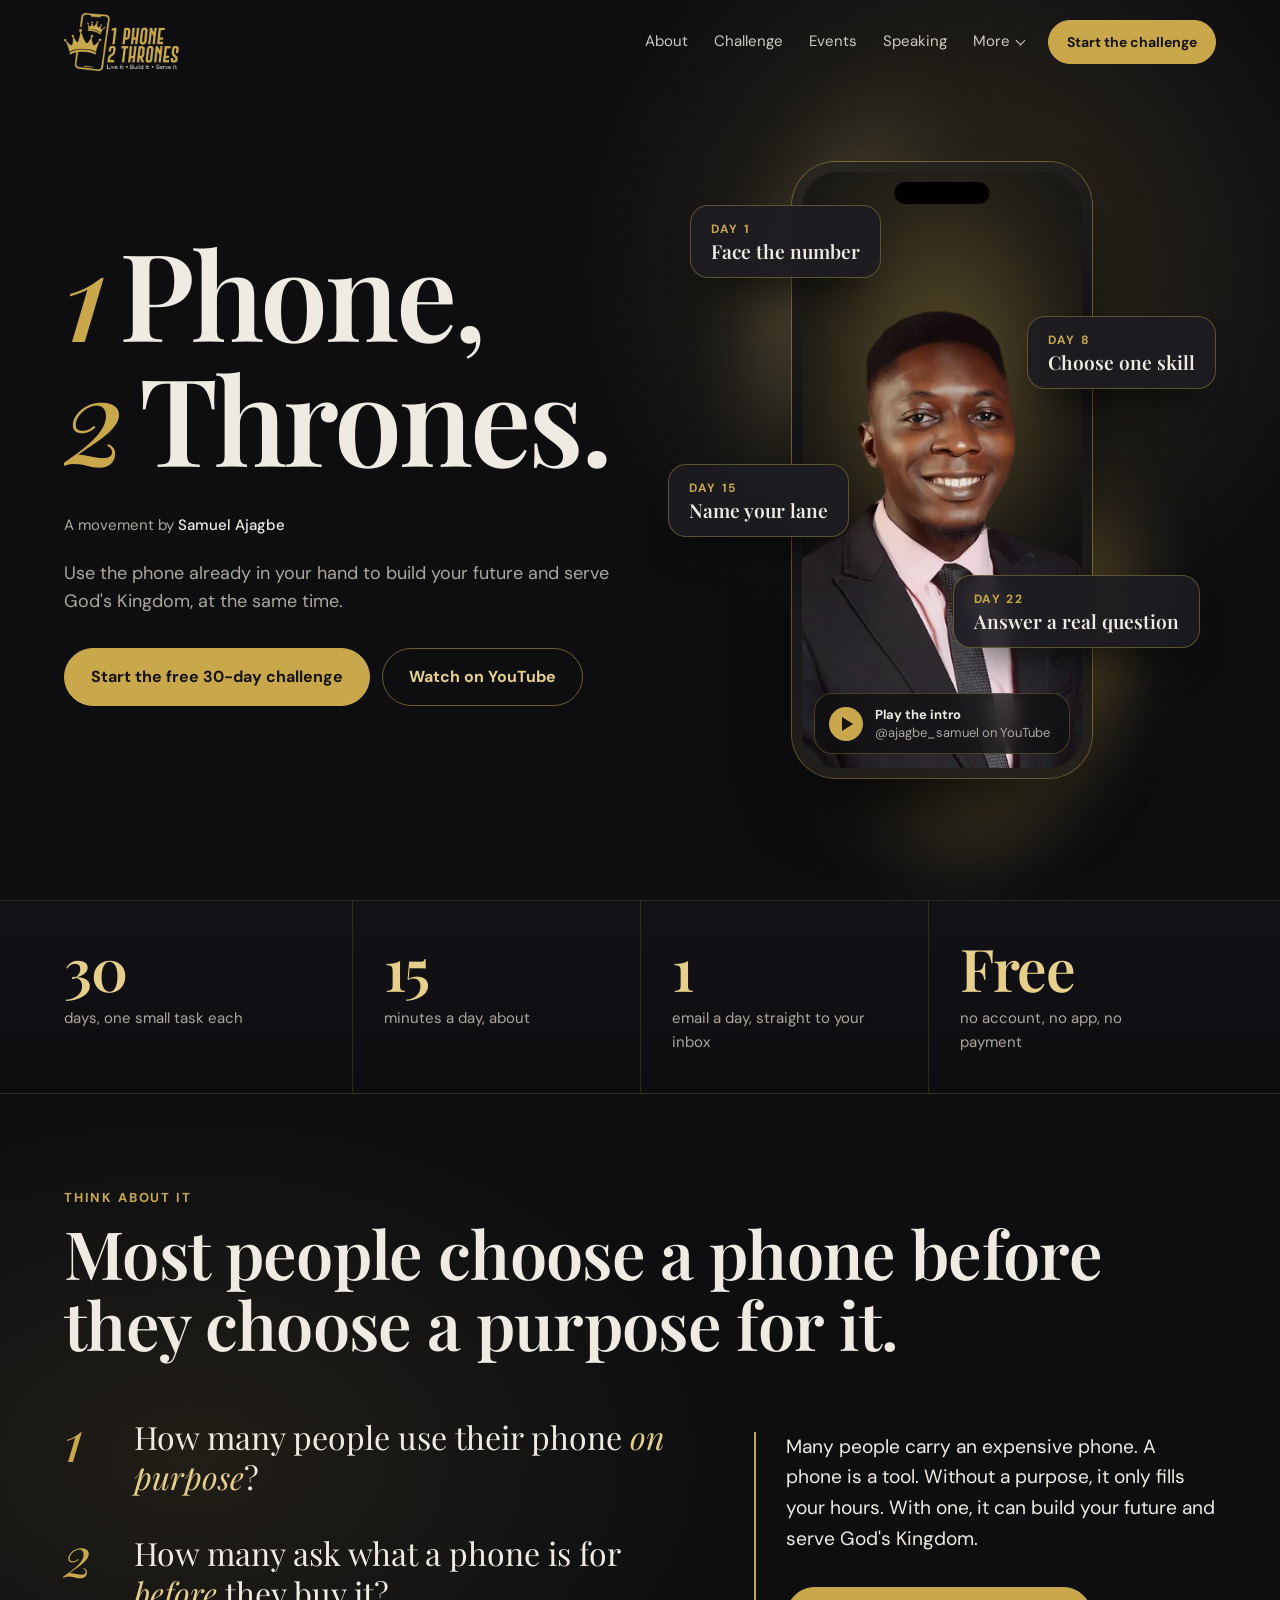
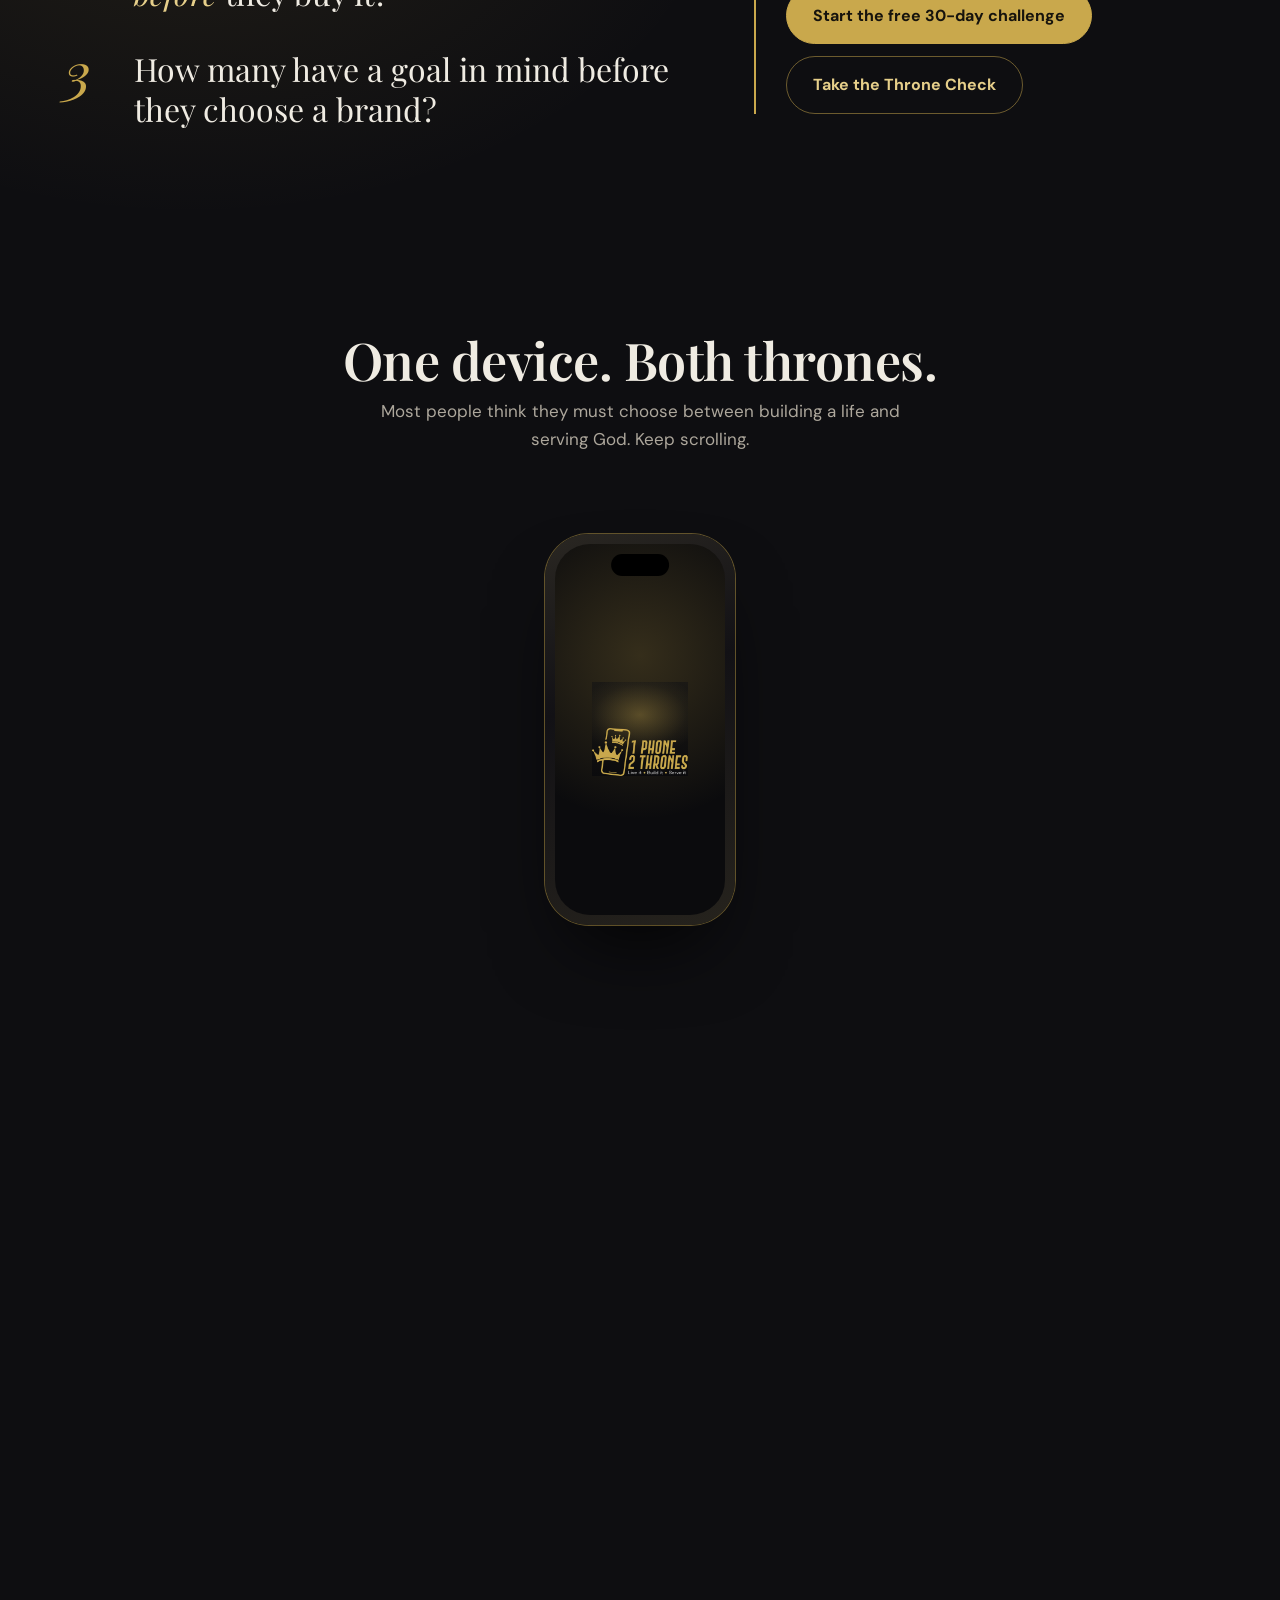
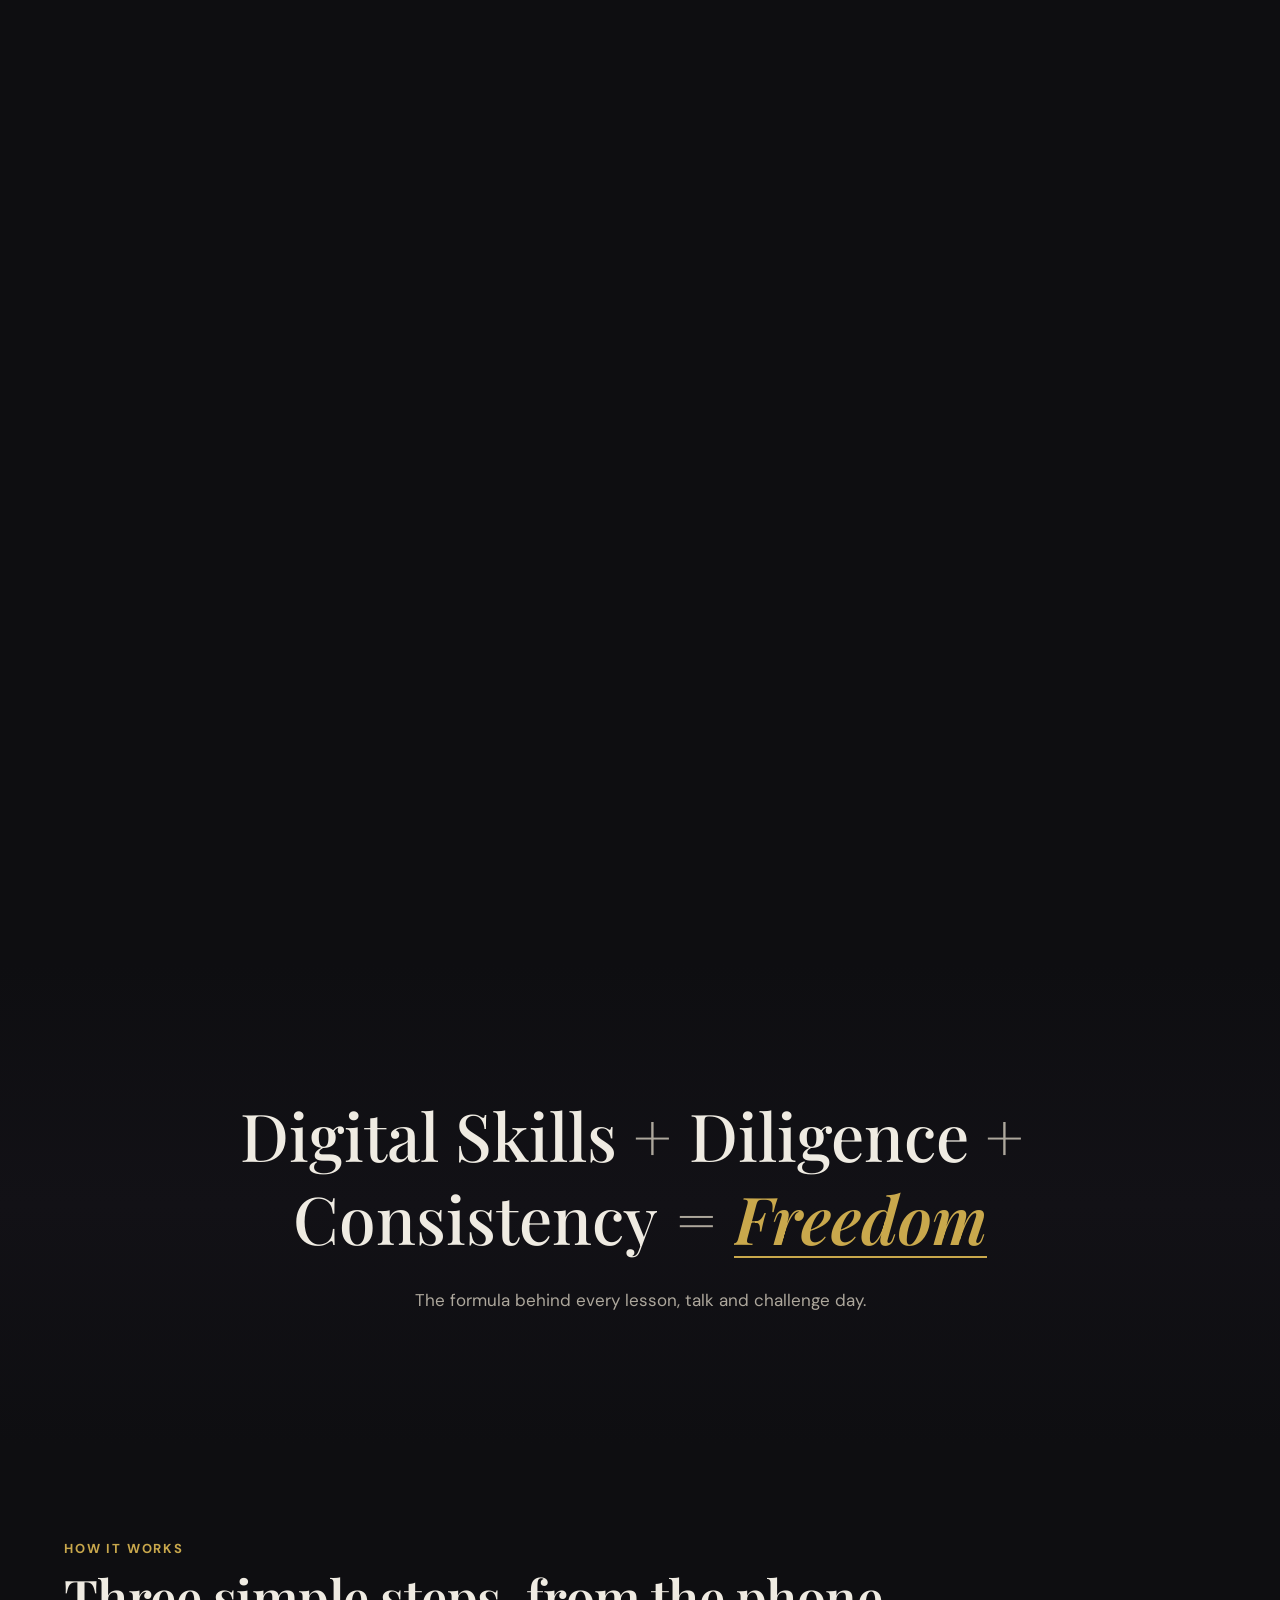
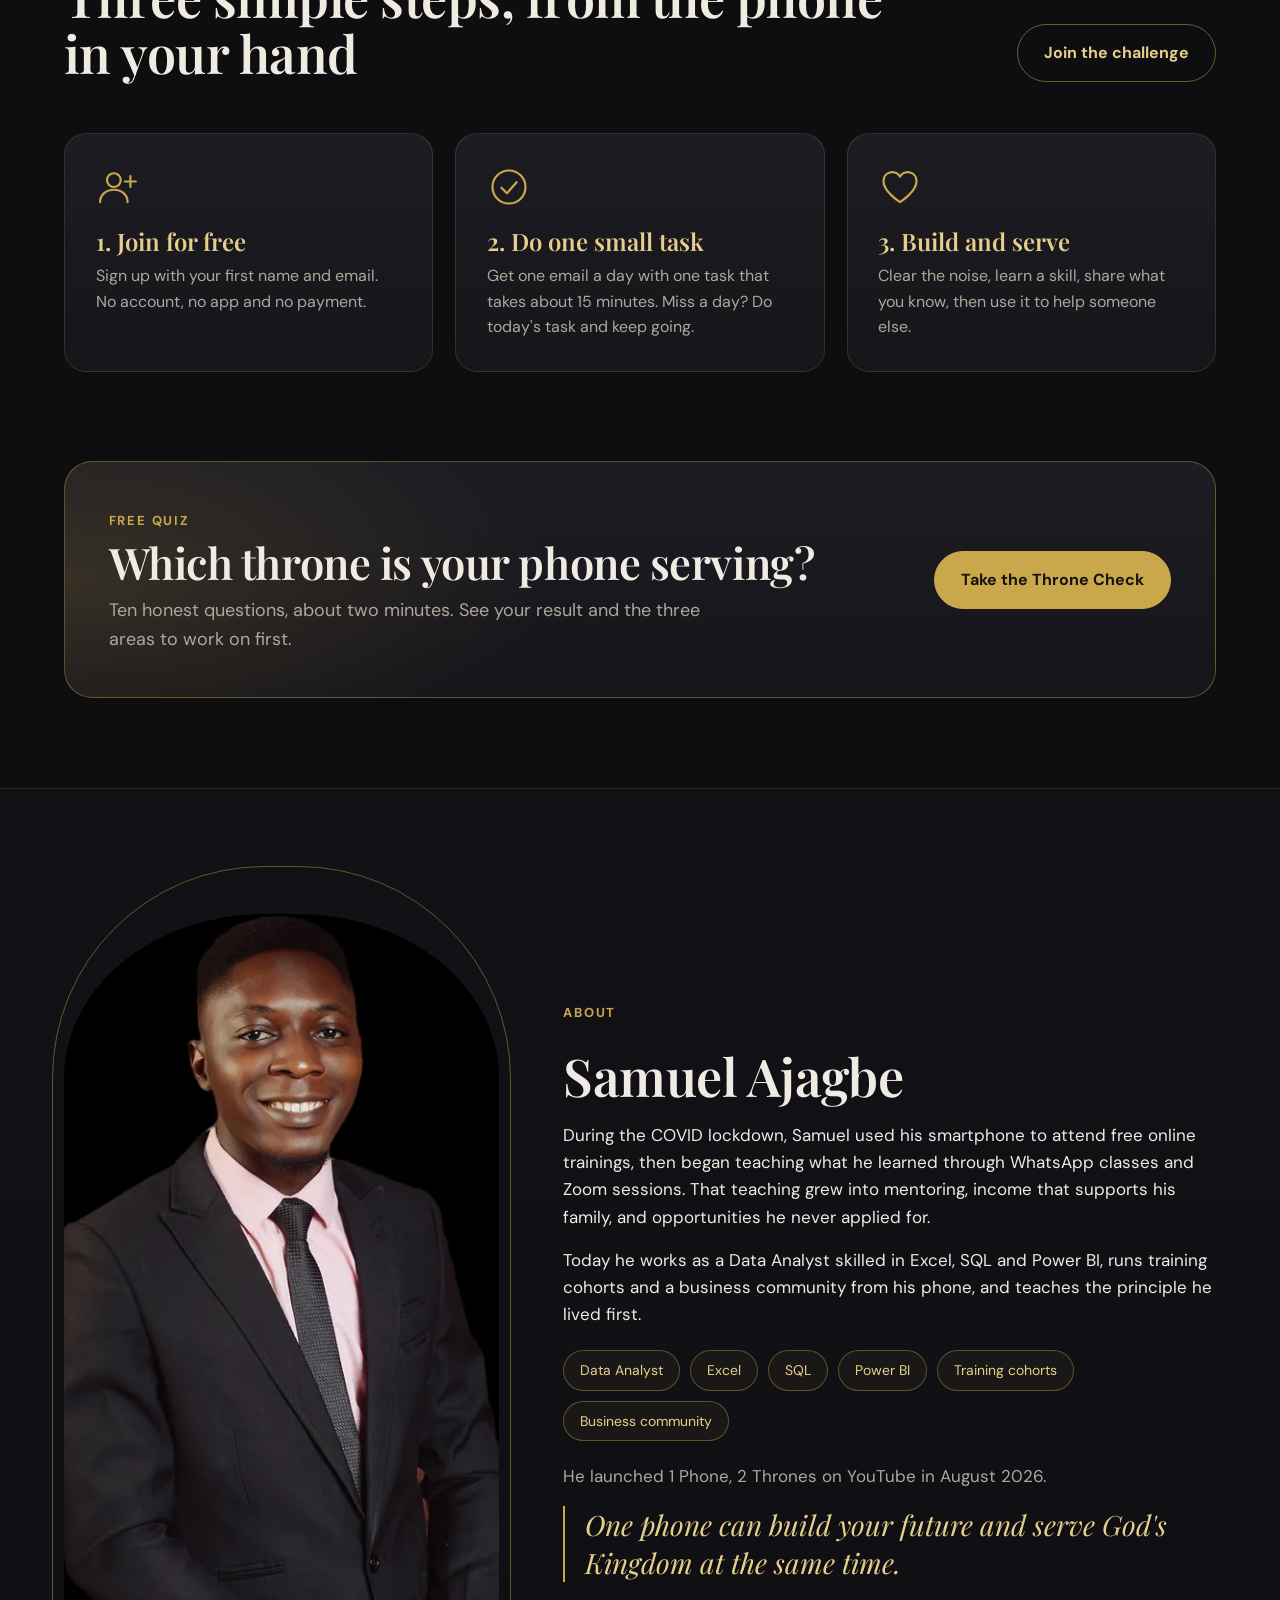
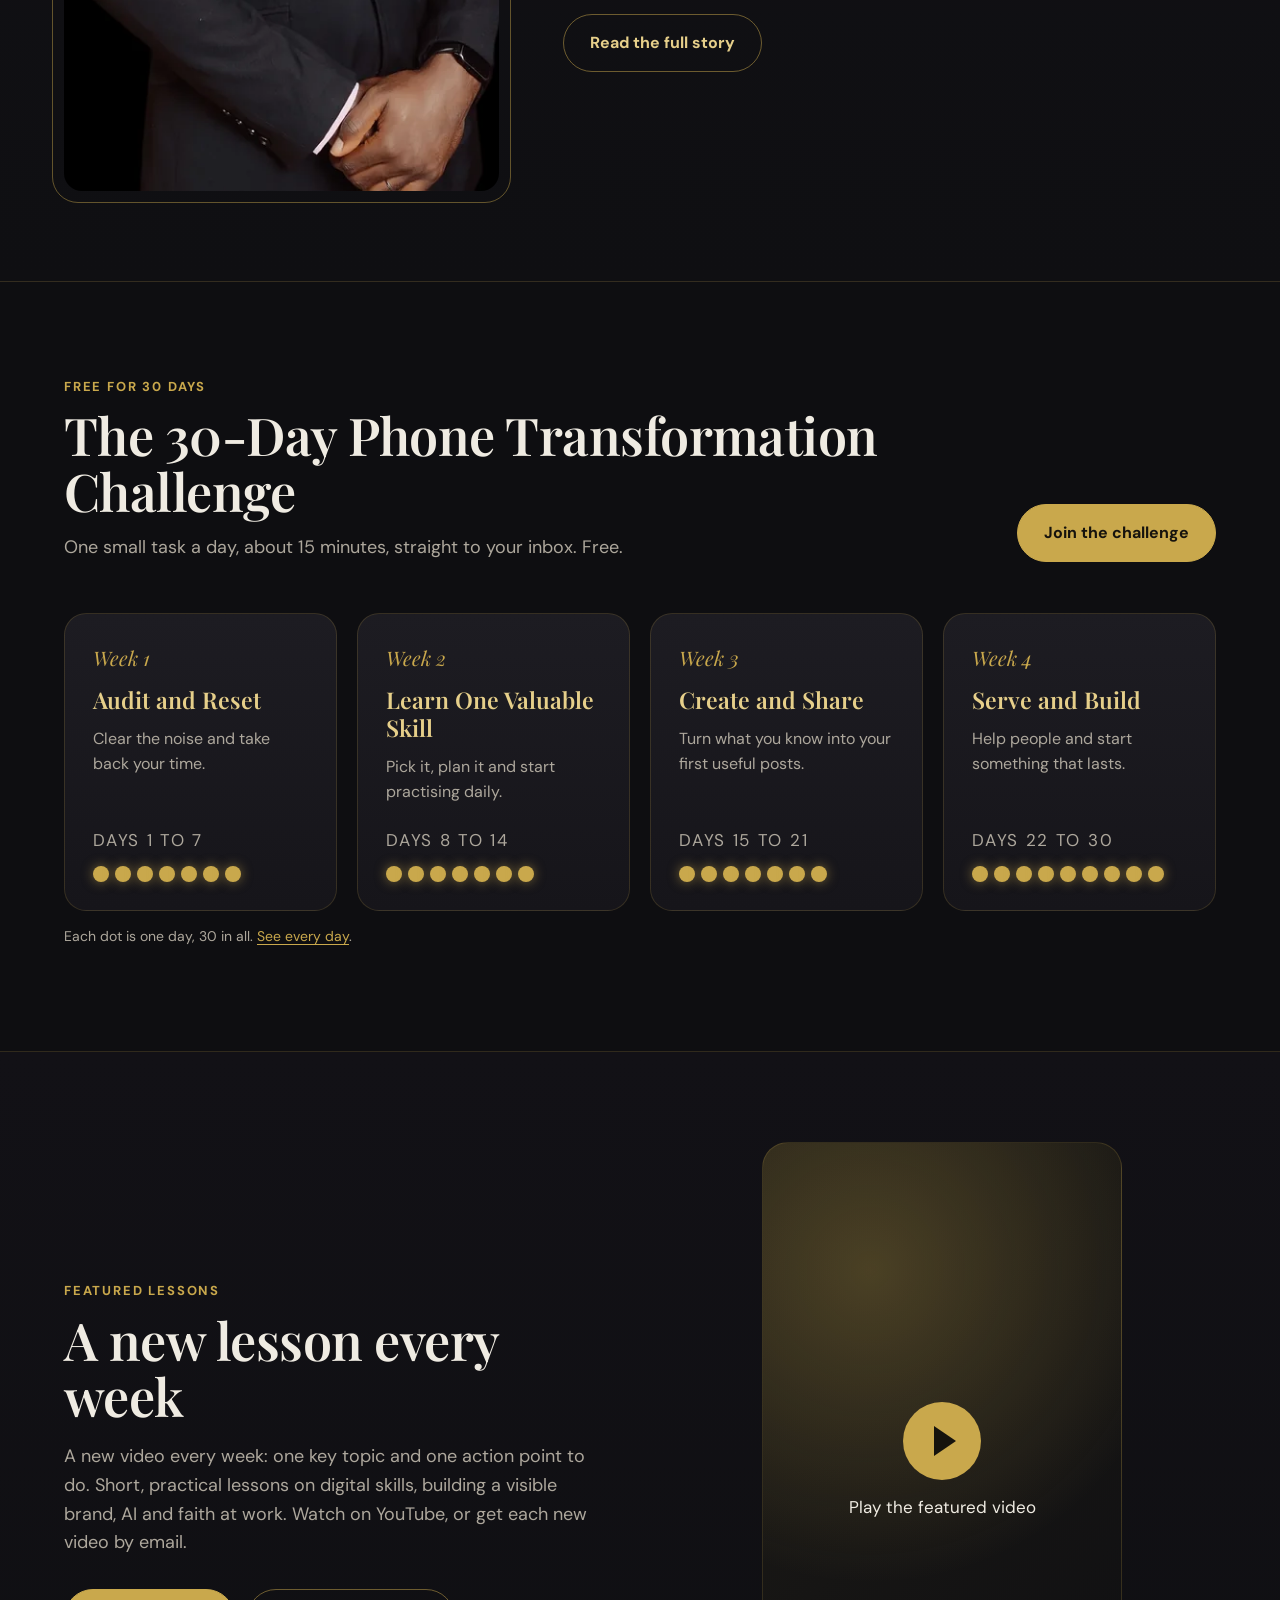
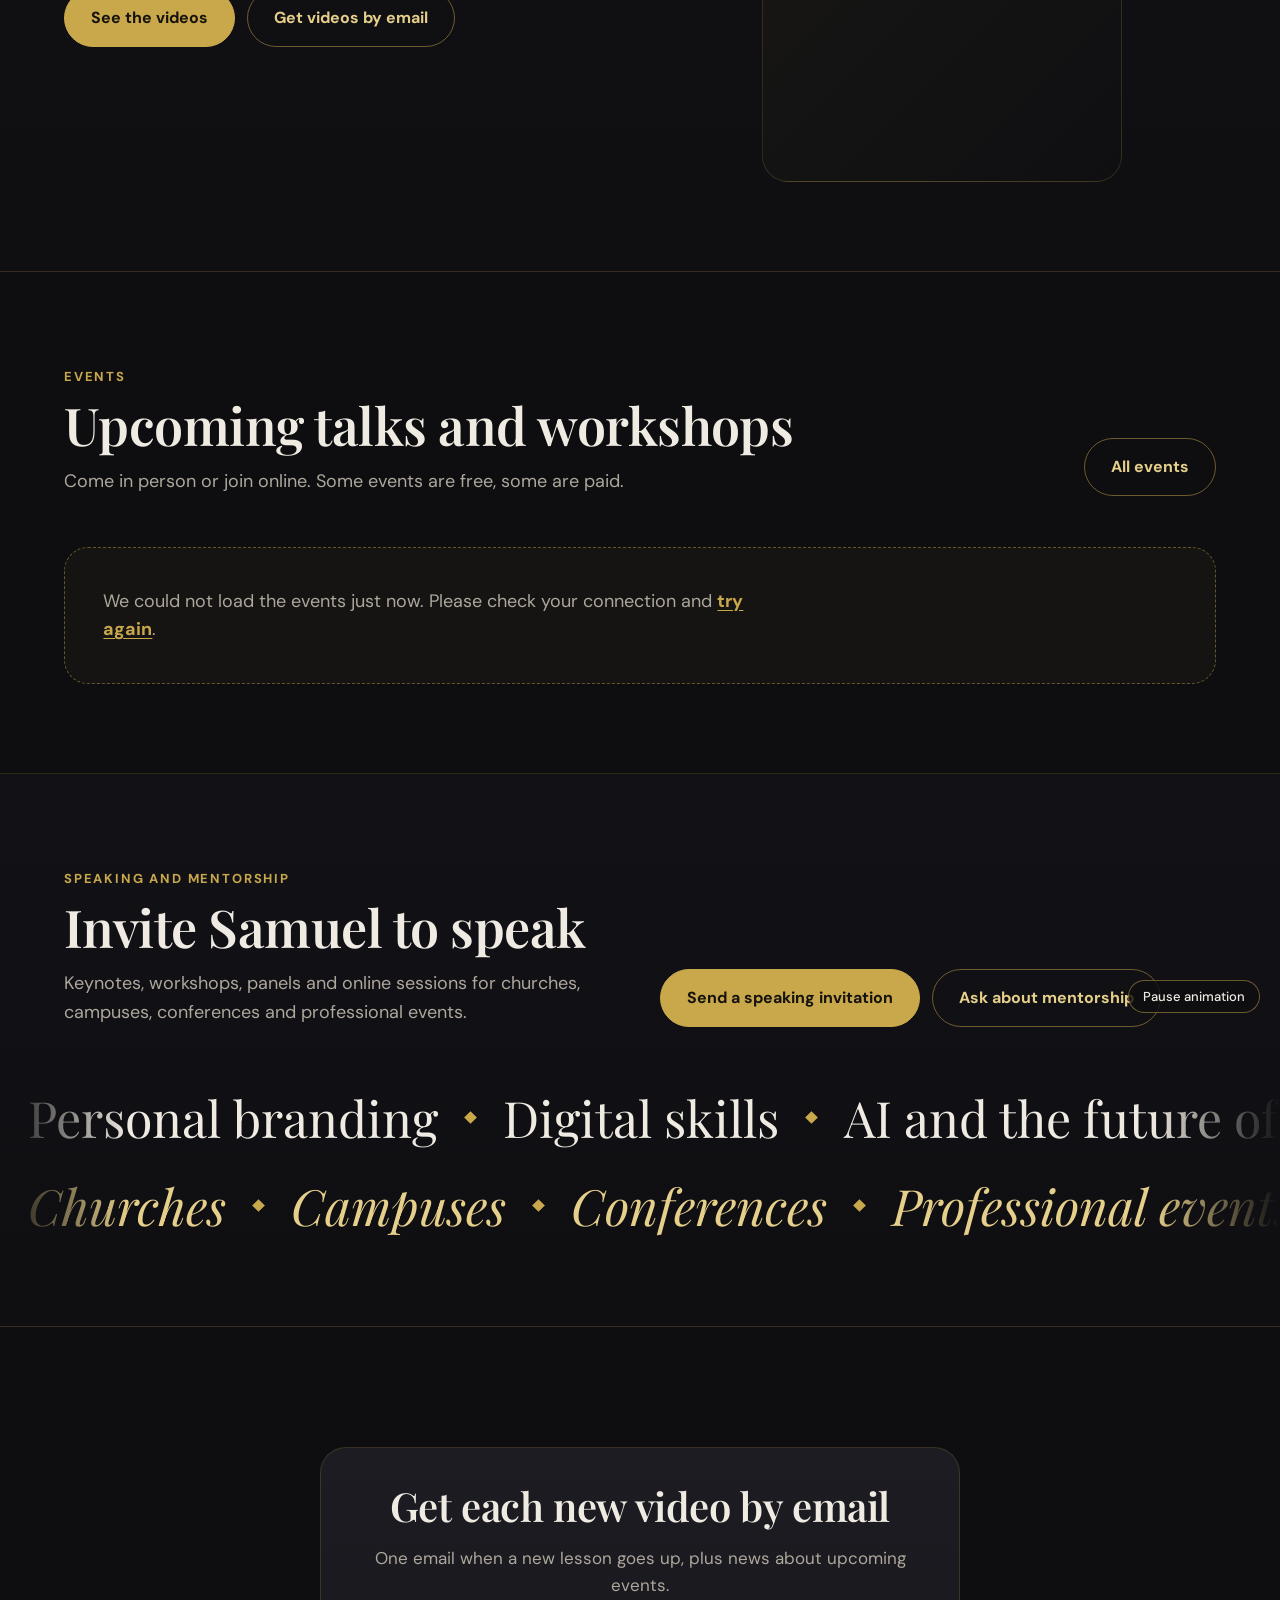
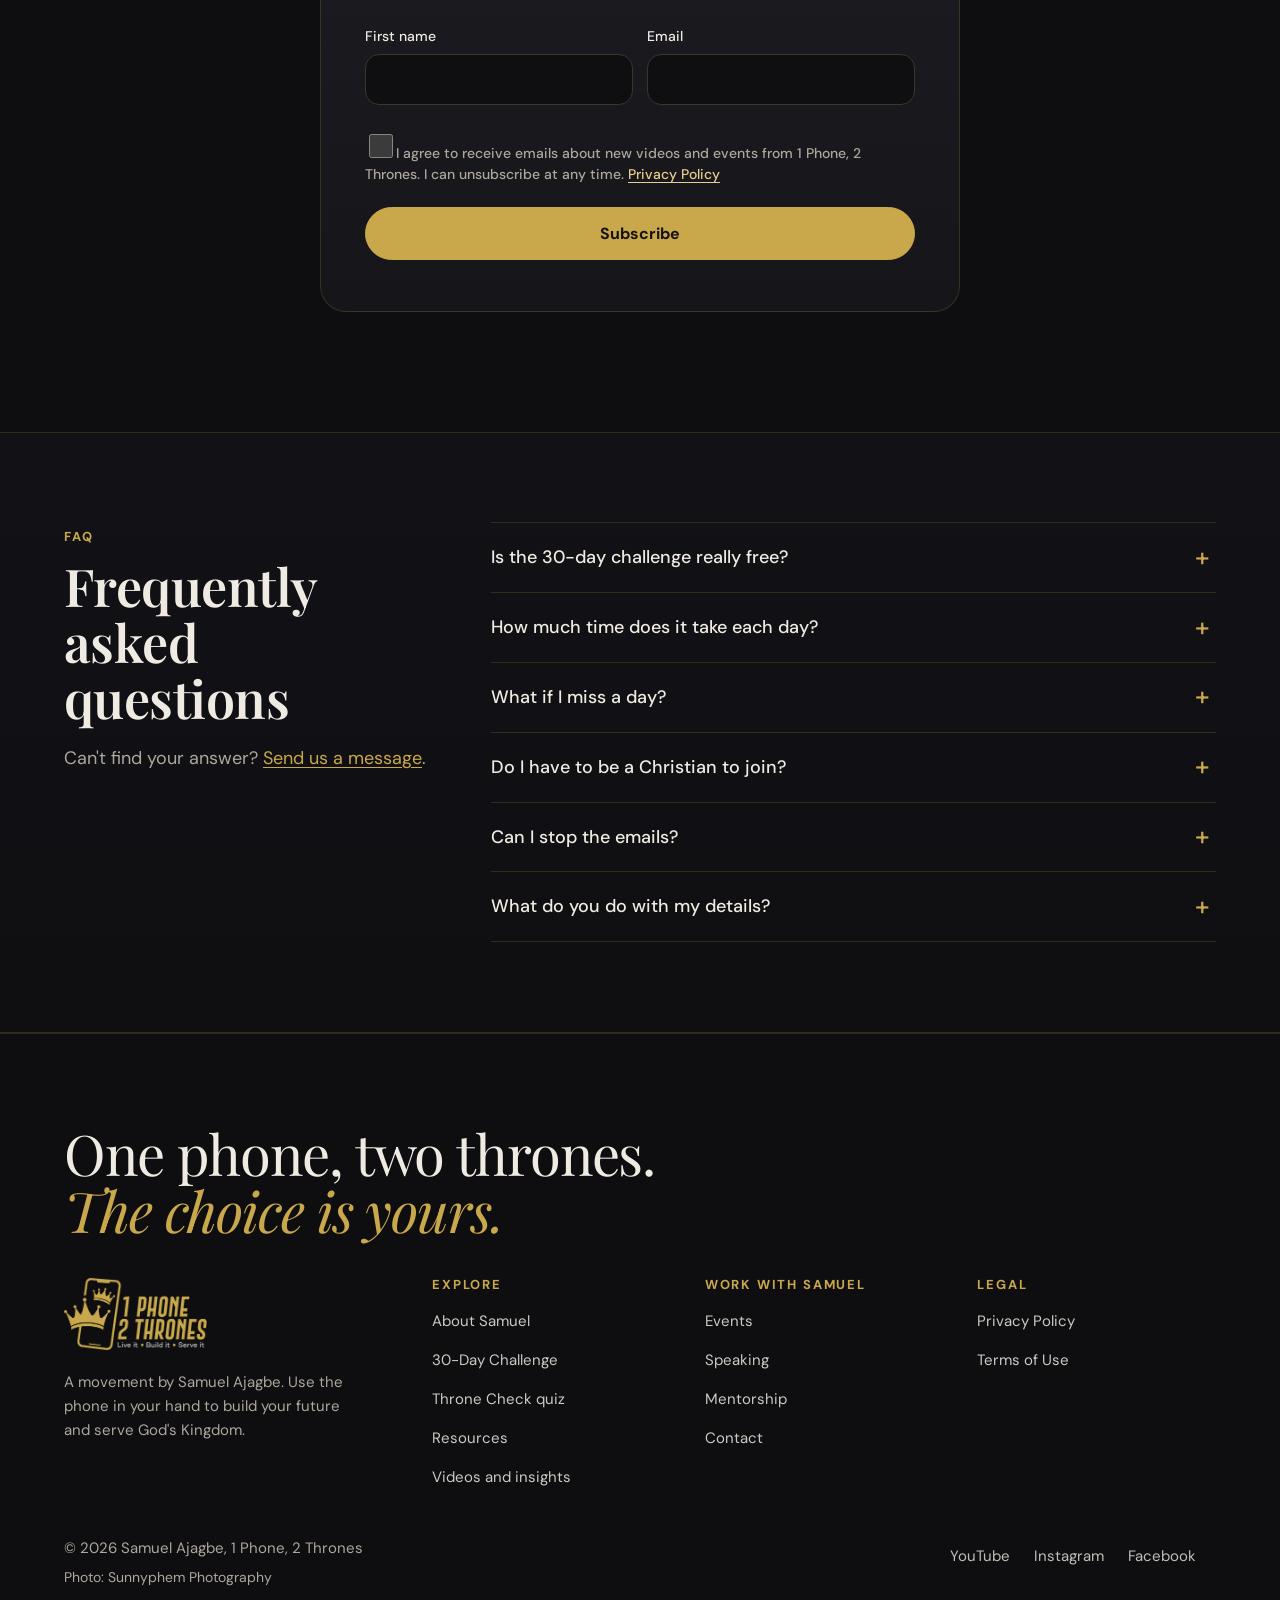
==== commit 229a38bd: "Version image links so updated photos are never served from cache Co-Authored-By: Claude Sonnet 5.5 " ====
--- a/index.html
+++ b/index.html
@@ -22,8 +22,8 @@
   <meta name="twitter:image" content="https://1phone2thrones.vercel.app/assets/og-image.jpg">
   <meta name="theme-color" content="#0E0E11">
   <meta name="color-scheme" content="dark">
-  <link rel="icon" type="image/png" href="/assets/favicon.png">
-  <link rel="apple-touch-icon" href="/assets/apple-touch-icon.png">
+  <link rel="icon" type="image/png" href="/assets/favicon.png?v=b2120280">
+  <link rel="apple-touch-icon" href="/assets/apple-touch-icon.png?v=63c16fe0">
   <link rel="preconnect" href="https://fonts.googleapis.com">
   <link rel="preconnect" href="https://fonts.gstatic.com" crossorigin>
   <link rel="stylesheet" href="https://fonts.googleapis.com/css2?family=Playfair+Display:ital,wght@0,500;0,600;0,700;1,500;1,600&family=DM+Sans:opsz,wght@9..40,400;9..40,500;9..40,700&display=swap" media="print" onload="this.media='all'">
@@ -39,7 +39,7 @@
 <div class="bar" id="bar" aria-hidden="true"></div>
 <nav id="nav" aria-label="Main">
   <div class="wrap">
-    <a class="brand" href="/" aria-label="1 Phone, 2 Thrones, home"><img src="/assets/img/logo-320.webp" srcset="/assets/img/logo-160.webp 160w, /assets/img/logo-320.webp 320w" sizes="(max-width: 1020px) 91px, 115px" width="115" height="58" alt="1 Phone, 2 Thrones"></a>
+    <a class="brand" href="/" aria-label="1 Phone, 2 Thrones, home"><img src="/assets/img/logo-320.webp?v=dd550d2a" srcset="/assets/img/logo-160.webp?v=008246b6 160w, /assets/img/logo-320.webp?v=dd550d2a 320w" sizes="(max-width: 1020px) 91px, 115px" width="115" height="58" alt="1 Phone, 2 Thrones"></a>
     <button class="menu-btn" id="menuBtn" type="button" aria-expanded="false" aria-controls="menu" aria-label="Open menu"><span></span></button>
     <div class="links" id="menu">
       <a href="/about">About</a>
@@ -82,7 +82,7 @@
         <div class="phone">
           <div class="screen">
             <div class="notch"></div>
-            <img src="/assets/img/samuel-hero-800.webp" srcset="/assets/img/samuel-hero-480.webp 480w, /assets/img/samuel-hero-800.webp 800w" sizes="(max-width: 860px) 230px, 300px" width="480" height="640" alt="Samuel Ajagbe, head and shoulders" fetchpriority="high" decoding="async">
+            <img src="/assets/img/samuel-hero-800.webp?v=66f7b3ca" srcset="/assets/img/samuel-hero-480.webp?v=b8f49d18 480w, /assets/img/samuel-hero-800.webp?v=66f7b3ca 800w" sizes="(max-width: 860px) 230px, 300px" width="480" height="640" alt="Samuel Ajagbe, head and shoulders" fetchpriority="high" decoding="async">
             <button type="button" class="chip" id="heroPlay" aria-label="Play the intro video with sound"><span class="play"></span><span><b>Play the intro</b><span>@ajagbe_samuel on YouTube</span></span></button>
           </div>
         </div>
@@ -135,7 +135,7 @@
         <h3>Your future</h3>
         <p>Skills, income and opportunity. Building a life and supporting the people who depend on you.</p>
       </div>
-      <div class="phone"><div class="screen"><div class="notch"></div><div class="plain"><img class="lg" src="/assets/img/logo-320.webp" width="320" height="161" alt="" loading="lazy"></div></div></div>
+      <div class="phone"><div class="screen"><div class="notch"></div><div class="plain"><img class="lg" src="/assets/img/logo-320.webp?v=dd550d2a" width="320" height="161" alt="" loading="lazy"></div></div></div>
       <div class="throne r">
         <svg viewBox="0 0 54 54" aria-hidden="true"><path d="M27 6 L27 20 M20 13 L34 13 M10 46 L10 30 Q27 20 44 30 L44 46 M6 46 L48 46"/></svg>
         <h3>God's Kingdom</h3>
@@ -189,8 +189,8 @@
   <div class="wrap about">
     <div class="portrait">
       <picture>
-        <source type="image/webp" srcset="/assets/img/samuel-480.webp 480w, /assets/img/samuel-800.webp 800w" sizes="(max-width: 860px) 300px, 400px">
-        <img src="/assets/samuel.png" width="480" height="913" alt="Portrait of Samuel Ajagbe" loading="lazy" decoding="async">
+        <source type="image/webp" srcset="/assets/img/samuel-480.webp?v=82540684 480w, /assets/img/samuel-800.webp?v=65f40c8a 800w" sizes="(max-width: 860px) 300px, 400px">
+        <img src="/assets/samuel.png?v=ad1eccf2" width="480" height="913" alt="Portrait of Samuel Ajagbe" loading="lazy" decoding="async">
       </picture>
     </div>
     <div>
@@ -333,7 +333,7 @@
     <p class="motto">One phone, two thrones.<br><em>The choice is yours.</em></p>
     <div class="cols">
       <div class="f-about">
-        <img src="/assets/img/logo-320.webp" srcset="/assets/img/logo-160.webp 160w, /assets/img/logo-320.webp 320w" sizes="143px" width="143" height="72" alt="1 Phone, 2 Thrones" loading="lazy">
+        <img src="/assets/img/logo-320.webp?v=dd550d2a" srcset="/assets/img/logo-160.webp?v=008246b6 160w, /assets/img/logo-320.webp?v=dd550d2a 320w" sizes="143px" width="143" height="72" alt="1 Phone, 2 Thrones" loading="lazy">
         <p>A movement by Samuel Ajagbe. Use the phone in your hand to build your future and serve God's Kingdom.</p>
       </div>
       <div>
--- a/assets/css/style.css
+++ b/assets/css/style.css
@@ -1 +1 @@
-:root{--night:#0E0E11;--ink:#16151A;--ink2:#1D1C22;--gold:#C9A84C;--gold2:#E6CF8A;--ivory:#EFEBE2;--ash:#ADA79C;--line:rgba(201,168,76,.18);--err:#F08A7E;--serif:'Playfair Display', Georgia, serif;--sans:'DM Sans', Arial, sans-serif;--ease:cubic-bezier(.2,.7,.2,1);}*{box-sizing:border-box;}html, body{margin:0;background:var(--night);color:var(--ivory);}body{font-family:var(--sans);font-size:17px;line-height:1.6;-webkit-font-smoothing:antialiased;}html, body{overflow-x:hidden;}@supports (overflow:clip){html, body{overflow-x:clip;}}.split, #challenge, .speaking{overflow-x:clip;}a{color:var(--gold);}img{max-width:100%;}:focus-visible{outline:2px solid var(--gold2);outline-offset:3px;border-radius:4px;}.wrap{max-width:1120px;margin:0 auto;padding:0 20px;}h2{font-family:var(--serif);font-weight:600;font-size:clamp(32px, 4.6vw, 52px);line-height:1.08;margin:0 0 18px;letter-spacing:-.01em;}.lead{color:var(--ash);font-size:18px;max-width:600px;margin:0;}section{position:relative;padding:110px 0;}.btn{position:relative;display:inline-flex;align-items:center;gap:10px;padding:15px 26px;border-radius:999px;font-weight:700;font-size:16px;text-decoration:none;border:1px solid var(--gold);overflow:hidden;transition:transform .25s var(--ease), box-shadow .25s var(--ease), background .25s;}.btn.solid{background:var(--gold);color:#16130D;}.btn.solid::after{content:'';position:absolute;inset:0;background:linear-gradient(105deg, transparent 30%, rgba(255,255,255,.45) 50%, transparent 70%);transform:translateX(-120%);transition:transform .7s var(--ease);}.btn.solid:hover::after{transform:translateX(120%);}.btn.solid:hover{box-shadow:0 10px 30px -10px rgba(201,168,76,.7);transform:translateY(-2px);}.btn.ghost{color:var(--gold2);background:transparent;border-color:rgba(201,168,76,.5);}.btn.ghost:hover{background:rgba(201,168,76,.1);border-color:var(--gold);}.btns{display:flex;gap:12px;flex-wrap:wrap;margin-top:32px;}.bar{position:fixed;top:0;left:0;height:2px;width:100%;background:linear-gradient(90deg, var(--gold), var(--gold2));transform-origin:0 50%;transform:scaleX(0);z-index:30;}nav{position:fixed;top:0;left:0;right:0;z-index:20;transition:background .35s, border-color .35s, backdrop-filter .35s;border-bottom:1px solid transparent;}nav.solid{background:rgba(14,14,17,.82);backdrop-filter:blur(12px);-webkit-backdrop-filter:blur(12px);border-color:var(--line);}nav .wrap{display:flex;align-items:center;justify-content:space-between;height:70px;gap:16px;}nav img{height:38px;width:auto;display:block;}nav .word{font-family:var(--serif);color:var(--gold);font-size:19px;text-decoration:none;}nav .links{display:flex;gap:26px;align-items:center;}nav .links a{color:var(--ivory);text-decoration:none;font-size:15px;opacity:.8;transition:opacity .2s;}nav .links a:hover{opacity:1;}nav .links a.btn{opacity:1;color:#16130D;padding:10px 18px;font-size:14px;}@media (max-width: 860px){nav .links a:not(.btn){display:none;}}.hero{position:relative;min-height:100vh;display:flex;align-items:center;padding:120px 0 80px;overflow:hidden;}.hero .glow{position:absolute;inset:-20% -10% auto auto;width:70vw;height:70vw;max-width:900px;max-height:900px;background:radial-gradient(circle, rgba(201,168,76,.18), transparent 62%);pointer-events:none;}.hero .grid{display:grid;grid-template-columns:1.25fr .75fr;gap:56px;align-items:center;width:100%;}.hero h1{font-family:var(--serif);font-weight:600;font-size:clamp(56px, 9.5vw, 128px);line-height:.95;margin:0 0 28px;letter-spacing:-.025em;}.hero h1 .ln{display:block;overflow:hidden;padding-bottom:.08em;}.hero h1 .ln > span{display:inline-block;}.hero h1 .n{font-style:italic;color:var(--gold);font-weight:500;margin-right:.12em;}.hero .by{color:var(--ash);font-size:15px;margin:0 0 22px;}.hero .by b{color:var(--ivory);font-weight:500;}.cue{position:absolute;left:50%;bottom:26px;width:22px;height:36px;border:1px solid rgba(201,168,76,.5);border-radius:12px;transform:translateX(-50%);}.cue::after{content:'';position:absolute;left:50%;top:7px;width:3px;height:7px;border-radius:2px;background:var(--gold);transform:translateX(-50%);animation:cue 1.8s infinite;}@keyframes cue{0%{opacity:0;transform:translate(-50%,0);}30%{opacity:1;}100%{opacity:0;transform:translate(-50%,12px);}}.phone{position:relative;width:100%;max-width:300px;aspect-ratio:9/18.5;border-radius:44px;padding:10px;background:linear-gradient(160deg, #2a2722, #121115 40%, #26231d);box-shadow:0 0 0 1px rgba(201,168,76,.45), 0 40px 80px -30px rgba(0,0,0,.9);}.phone .screen{position:relative;height:100%;border-radius:35px;overflow:hidden;background:#0b0b0d;}.phone .screen img{width:100%;height:100%;object-fit:cover;display:block;}.phone .notch{position:absolute;top:10px;left:50%;width:34%;height:22px;transform:translateX(-50%);background:#000;border-radius:14px;z-index:2;}.phone .chip{position:absolute;left:12px;right:12px;bottom:14px;padding:12px 14px;border-radius:18px;background:rgba(14,14,17,.72);backdrop-filter:blur(10px);-webkit-backdrop-filter:blur(10px);border:1px solid rgba(201,168,76,.3);display:flex;gap:12px;align-items:center;font-size:13px;line-height:1.35;}.phone .chip .play{flex:none;width:34px;height:34px;border-radius:50%;background:var(--gold);position:relative;}.phone .chip .play::after{content:'';position:absolute;left:13px;top:10px;border-left:11px solid #16130D;border-top:7px solid transparent;border-bottom:7px solid transparent;}.phone .chip b{display:block;color:var(--ivory);font-weight:700;}.phone .chip span{color:var(--ash);}.phone .screen:has(.vid){background:radial-gradient(ellipse 80% 55% at 50% 40%, rgba(201,168,76,.28), transparent 75%), #0b0b0d;}.phone .screen .vid{position:absolute;top:0;left:50%;height:100%;aspect-ratio:9/16;transform:translateX(-50%);border:0;pointer-events:none;}.phone .sound{position:absolute;left:50%;bottom:18px;transform:translateX(-50%);z-index:3;padding:9px 16px;border-radius:999px;border:1px solid rgba(201,168,76,.5);background:rgba(14,14,17,.72);backdrop-filter:blur(8px);-webkit-backdrop-filter:blur(8px);color:var(--ivory);font:500 13px var(--sans);cursor:pointer;white-space:nowrap;}.phone .sound:hover{border-color:var(--gold);}.phone .plain{height:100%;display:flex;align-items:center;justify-content:center;text-align:center;padding:24px;font-family:var(--serif);font-size:26px;color:var(--gold);background:radial-gradient(circle at 50% 30%, rgba(201,168,76,.22), transparent 60%), #0b0b0d;}.halo-wrap{position:relative;justify-self:center;width:100%;max-width:300px;}.halo{position:absolute;inset:-14%;border-radius:50%;background:conic-gradient(from 0deg, transparent 0 25%, rgba(201,168,76,.55) 40%, transparent 55% 75%, rgba(230,207,138,.35) 90%, transparent);filter:blur(38px);animation:spin 16s linear infinite;z-index:0;}.halo-wrap .phone{z-index:1;animation:float 7s ease-in-out infinite;}@keyframes spin{to{transform:rotate(360deg);}}@keyframes float{0%,100%{transform:translateY(0) rotate(-1.5deg);}50%{transform:translateY(-14px) rotate(1deg);}}@media (max-width: 860px){.hero{min-height:auto;padding:110px 0 70px;}.hero .grid{grid-template-columns:1fr;gap:44px;}.halo-wrap{max-width:230px;}.cue{display:none;}}.js .hero h1 .ln > span{transform:translateY(105%);}.js .hero .by, .js .hero .lead, .js .hero .btns{opacity:0;transform:translateY(14px);}.js .hero .halo-wrap{opacity:0;transform:scale(.92);}.loaded .hero h1 .ln > span{transform:none;transition:transform 1s var(--ease);}.loaded .hero h1 .ln:nth-child(2) > span{transition-delay:.12s;}.loaded .hero .by{opacity:1;transform:none;transition:all .8s var(--ease) .35s;}.loaded .hero .lead{opacity:1;transform:none;transition:all .8s var(--ease) .5s;}.loaded .hero .btns{opacity:1;transform:none;transition:all .8s var(--ease) .65s;}.loaded .hero .halo-wrap{opacity:1;transform:none;transition:all 1.4s var(--ease) .2s;}.split{padding:0;height:260vh;--p:0;}.split .stage{position:sticky;top:0;height:100vh;display:flex;flex-direction:column;align-items:center;justify-content:center;overflow:hidden;}.split .head{text-align:center;position:absolute;top:clamp(80px, 12vh, 130px);left:20px;right:20px;}.split .head h2{margin-bottom:10px;}.split .head p{color:var(--ash);margin:0 auto;max-width:560px;opacity:calc(1 - var(--p) * 1.6);}.split .center{position:relative;width:100%;height:440px;margin-top:110px;display:flex;justify-content:center;align-items:center;}.split .phone{max-width:190px;z-index:3;transform:scale(calc(1 - var(--p) * .08));}.split .phone .plain{font-size:19px;}.split .phone .plain img.lg{width:78%;height:auto;object-fit:contain;}.split .beam{position:absolute;top:50%;height:1px;width:calc(var(--p) * min(32vw, 330px));background:linear-gradient(90deg, var(--gold), transparent);z-index:1;}.split .beam.l{right:50%;background:linear-gradient(270deg, var(--gold), transparent);}.split .beam.r{left:50%;}.throne{position:absolute;top:50%;left:50%;width:300px;padding:30px 28px 28px;border-radius:22px;background:linear-gradient(180deg, var(--ink2), var(--ink));border:1px solid var(--line);z-index:2;opacity:calc(var(--p) * 1.6 - .25);}.throne.l{transform:translate(calc(-50% - var(--p) * min(36vw, 360px)), -50%) rotate(calc(var(--p) * -1deg));}.throne.r{transform:translate(calc(-50% + var(--p) * min(36vw, 360px)), -50%) rotate(calc(var(--p) * 1deg));}.throne svg{width:54px;height:54px;display:block;margin-bottom:14px;}.throne svg path{stroke:var(--gold);stroke-width:1.6;fill:none;stroke-linecap:round;stroke-linejoin:round;stroke-dasharray:200;stroke-dashoffset:calc(200 - var(--p) * 200);}.throne h3{font-family:var(--serif);font-weight:600;font-size:28px;color:var(--gold2);margin:0 0 8px;}.throne p{margin:0;color:var(--ash);font-size:16px;}.split .tail{position:absolute;bottom:clamp(40px, 8vh, 80px);left:20px;right:20px;text-align:center;font-family:var(--serif);font-style:italic;font-size:clamp(20px, 2.4vw, 28px);color:var(--ivory);opacity:calc(var(--p) * 3 - 2);}@media (max-width: 860px){.split{height:auto;padding:100px 0;}.split .stage{position:static;height:auto;overflow:visible;}.split .head{position:static;}.split .head p{opacity:1;}.split .center{height:auto;margin-top:40px;flex-direction:column;gap:18px;}.split .phone{max-width:150px;transform:none;margin-bottom:10px;order:-1;}.split .beam{display:none;}.throne, .throne.l, .throne.r{position:relative;top:auto;left:auto;width:100%;max-width:420px;opacity:1;transform:none;}.throne svg path{stroke-dashoffset:0;}.split .tail{position:static;opacity:1;margin-top:34px;}.js .throne{opacity:0;transform:translateX(-30px);transition:all .8s var(--ease);}.js .throne.r{transform:translateX(30px);}.js .throne.in{opacity:1;transform:none;}}.formula{background:linear-gradient(180deg, var(--night), #121116 50%, var(--night));text-align:center;padding:130px 0;}.formula .f{font-family:var(--serif);font-size:clamp(30px, 5.4vw, 66px);line-height:1.25;margin:0;font-weight:500;}.formula .t{display:inline-block;}.formula .op{color:var(--ash);padding:0 .25em;font-weight:400;}.formula .fr{font-style:italic;font-weight:600;background:linear-gradient(100deg, var(--gold) 0%, var(--gold) 40%, #fff6d8 50%, var(--gold) 60%, var(--gold) 100%);background-size:250% 100%;background-position:100% 0;-webkit-background-clip:text;background-clip:text;color:transparent;position:relative;}.formula .fr::after{content:'';position:absolute;left:0;right:0;bottom:.02em;height:2px;background:var(--gold);transform:scaleX(0);transform-origin:0 50%;}.formula .note{color:var(--ash);margin:28px auto 0;max-width:520px;}.js .formula .t{opacity:0;transform:translateY(.4em);filter:blur(6px);}.formula.in .t{opacity:1;transform:none;filter:none;transition:all .9s var(--ease);transition-delay:calc(var(--i) * .16s);}.formula.in .fr{background-position:0 0;transition:all .9s var(--ease) 1.2s, background-position 1.6s ease 1.6s;}.formula.in .fr::after{transform:scaleX(1);transition:transform .9s var(--ease) 2.1s;}.about{display:grid;grid-template-columns:.8fr 1.2fr;gap:64px;align-items:center;}.portrait{position:relative;}.portrait img{width:100%;display:block;aspect-ratio:4/5;object-fit:cover;border-radius:200px 200px 18px 18px;}.portrait::before{content:'';position:absolute;inset:-12px;border:1px solid rgba(201,168,76,.45);border-radius:212px 212px 26px 26px;pointer-events:none;}.about p{margin:0 0 16px;}.about .quiet{color:var(--ash);}.pull{font-family:var(--serif);font-style:italic;font-size:clamp(22px, 2.4vw, 28px);line-height:1.35;color:var(--gold2);border-left:2px solid var(--gold);padding-left:20px;margin:28px 0 0;}@media (max-width: 860px){.about{grid-template-columns:1fr;gap:44px;}.portrait{max-width:300px;}}.chal-top{display:flex;justify-content:space-between;align-items:flex-end;gap:30px;flex-wrap:wrap;margin-bottom:46px;}.weeks{border-top:1px solid var(--line);}.week{display:grid;grid-template-columns:120px 1fr auto;gap:24px;align-items:center;padding:26px 0;border-bottom:1px solid var(--line);transition:background .3s;}.week:hover{background:linear-gradient(90deg, rgba(201,168,76,.06), transparent 70%);}.week .wk{font-family:var(--serif);font-style:italic;color:var(--gold);font-size:22px;}.week h3{margin:0 0 2px;font-size:19px;font-weight:700;}.week p{margin:0;color:var(--ash);font-size:15px;}.dots{display:grid;grid-template-columns:repeat(9, 14px);gap:8px;justify-content:end;}.dot{width:14px;height:14px;border-radius:50%;border:1px solid rgba(201,168,76,.45);background:transparent;transition:background .4s, box-shadow .4s, transform .4s;transition-delay:calc(var(--d) * 45ms);}.weeks.in .dot{background:var(--gold);box-shadow:0 0 12px rgba(201,168,76,.55);}.week:hover .dot{transform:scale(1.18);transition-delay:0s;}.dots-legend{color:var(--ash);font-size:14px;margin-top:14px;text-align:right;}@media (max-width: 760px){.week{grid-template-columns:1fr;gap:10px;}.dots{justify-content:start;}.dots-legend{text-align:left;}}.reel{display:grid;grid-template-columns:1fr 1fr;gap:56px;align-items:center;}.tv{position:relative;display:block;aspect-ratio:16/9;border-radius:22px;overflow:hidden;text-decoration:none;color:var(--ivory);background:radial-gradient(circle at 30% 20%, rgba(201,168,76,.28), transparent 55%), linear-gradient(135deg, #1d1b16, #0f0f12);border:1px solid var(--line);}.tv .big{position:absolute;left:50%;top:50%;width:84px;height:84px;margin:-42px 0 0 -42px;border-radius:50%;background:var(--gold);transition:transform .35s var(--ease);}.tv .big::before{content:'';position:absolute;inset:-12px;border-radius:50%;border:1px solid rgba(201,168,76,.6);animation:ring 2.4s var(--ease) infinite;}.tv .big::after{content:'';position:absolute;left:33px;top:26px;border-left:24px solid #16130D;border-top:16px solid transparent;border-bottom:16px solid transparent;}.tv:hover .big{transform:scale(1.08);}.tv .cap{position:absolute;left:22px;bottom:18px;right:22px;display:flex;justify-content:space-between;font-size:14px;color:var(--ash);}.tv .cap b{color:var(--ivory);}@keyframes ring{0%{transform:scale(.85);opacity:.9;}100%{transform:scale(1.5);opacity:0;}}@media (max-width: 760px){section{padding:80px 0;}.formula, .sub{padding:90px 0;}}@media (max-width: 860px){.reel{grid-template-columns:1fr;gap:36px;}}.events{margin-top:40px;border-top:1px solid var(--line);}.event{display:grid;grid-template-columns:96px 1fr auto;gap:26px;align-items:center;padding:26px 0;border-bottom:1px solid var(--line);}.date{text-align:center;border:1px solid rgba(201,168,76,.45);border-radius:16px;padding:10px 0 12px;}.date .d{display:block;font-family:var(--serif);font-size:38px;line-height:1;color:var(--gold2);}.date .m{display:block;font-size:13px;color:var(--ash);margin-top:4px;}.event h3{margin:0 0 6px;font-family:var(--serif);font-weight:600;font-size:24px;line-height:1.2;}.event .meta{color:var(--ash);font-size:15px;}.event .price{color:var(--gold);font-weight:700;}.empty{margin-top:36px;padding:34px;border-radius:22px;border:1px dashed rgba(201,168,76,.4);color:var(--ash);max-width:640px;}.empty a{font-weight:700;}@media (max-width: 640px){.event{grid-template-columns:76px 1fr;}.event .btn{grid-column:1 / -1;justify-content:center;}.date .d{font-size:30px;}}.speaking{padding-bottom:70px;overflow:hidden;}.marquee{margin:46px 0 10px;display:grid;gap:8px;-webkit-mask-image:linear-gradient(90deg, transparent, #000 10%, #000 90%, transparent);mask-image:linear-gradient(90deg, transparent, #000 10%, #000 90%, transparent);}.track{display:flex;width:max-content;animation:slide 46s linear infinite;}.track.rev{animation-direction:reverse;animation-duration:54s;}.marquee:hover .track{animation-play-state:paused;}.track span{font-family:var(--serif);font-size:clamp(28px, 4.2vw, 50px);white-space:nowrap;padding:0 28px;color:var(--ivory);}.track.rev span{font-style:italic;color:var(--gold2);}.track i{align-self:center;width:9px;height:9px;background:var(--gold);transform:rotate(45deg);flex:none;}@keyframes slide{to{transform:translateX(-50%);}}.sub{padding:120px 0;}.subcard{position:relative;max-width:760px;margin:0 auto;padding:56px clamp(22px, 5vw, 60px);border-radius:30px;background:linear-gradient(180deg, var(--ink2), var(--ink));border:1px solid var(--line);overflow:hidden;}.subcard::before{content:'';position:absolute;top:-40%;left:50%;width:520px;height:520px;transform:translateX(-50%);background:radial-gradient(circle, rgba(201,168,76,.2), transparent 60%);pointer-events:none;}.subcard > *{position:relative;}.subcard h2{text-align:center;}.subcard .lead{text-align:center;margin:0 auto 30px;}label{display:block;font-size:14px;font-weight:500;margin:0 0 6px;}input[type=text], input[type=email]{width:100%;padding:15px 16px;border-radius:14px;border:1px solid #3A362E;background:#0F0F12;color:var(--ivory);font-size:16px;font-family:inherit;margin:0 0 16px;outline:none;transition:border-color .2s, box-shadow .2s;}input[type=text]:focus, input[type=email]:focus{border-color:var(--gold);box-shadow:0 0 0 4px rgba(201,168,76,.14);}.row2{display:grid;grid-template-columns:1fr 1fr;gap:14px;}@media (max-width: 560px){.row2{grid-template-columns:1fr;}}.consent{display:flex;gap:10px;align-items:flex-start;margin:2px 0 22px;font-size:13px;line-height:1.5;color:var(--ash);font-weight:400;}.consent input{margin-top:2px;width:18px;height:18px;accent-color:var(--gold);flex:none;}.hp{position:absolute;left:-9999px;width:1px;height:1px;overflow:hidden;}button.btn{cursor:pointer;font-family:inherit;width:100%;justify-content:center;}button[disabled]{opacity:.6;cursor:wait;}.msg{margin:14px 0 0;font-size:15px;min-height:1px;text-align:center;}.msg.err{color:var(--err);}.done{display:none;text-align:center;padding:10px 0;}.done svg{width:76px;height:76px;display:block;margin:0 auto 18px;}.done circle, .done path{fill:none;stroke:var(--gold);stroke-width:2;stroke-linecap:round;stroke-linejoin:round;}.done circle{stroke-dasharray:240;stroke-dashoffset:240;}.done path{stroke-dasharray:60;stroke-dashoffset:60;}.subcard.ok form{display:none;}.subcard.ok .done{display:block;}.subcard.ok .done circle{stroke-dashoffset:0;transition:stroke-dashoffset .8s var(--ease);}.subcard.ok .done path{stroke-dashoffset:0;transition:stroke-dashoffset .5s var(--ease) .7s;}.done h3{font-family:var(--serif);font-size:30px;margin:0 0 8px;}.done p{color:var(--ash);margin:0 auto;max-width:440px;}footer{padding:90px 0 50px;border-top:1px solid var(--line);}footer .motto{font-family:var(--serif);font-size:clamp(34px, 6vw, 76px);line-height:1.02;margin:0 0 40px;letter-spacing:-.02em;}footer .motto em{color:var(--gold);}footer .row{display:flex;justify-content:space-between;gap:20px;flex-wrap:wrap;color:var(--ash);font-size:15px;}footer .social a{margin-right:20px;text-decoration:none;color:var(--ivory);opacity:.8;}footer .social a:hover{opacity:1;color:var(--gold2);}footer p{margin:0;}@media (prefers-reduced-motion: reduce){*, *::before, *::after{animation:none !important;transition:none !important;}.split{height:auto !important;padding:100px 0;--p:1 !important;}.split .stage{position:static;height:auto;}.track{flex-wrap:wrap;width:auto;}.track span:nth-child(n+13), .track i:nth-child(n+13){display:none;}}.phone .screen img{box-sizing:border-box;padding-top:46px;object-position:50% 0;background:radial-gradient(ellipse 80% 55% at 50% 35%, rgba(201,168,76,.38), rgba(201,168,76,.06) 60%, transparent 80%), linear-gradient(180deg,#1b1915,#0b0b0d);}.portrait img{box-sizing:border-box;padding-top:36px;object-fit:cover;object-position:50% 0;background:radial-gradient(ellipse 75% 60% at 50% 38%, rgba(201,168,76,.40), rgba(201,168,76,.08) 60%, transparent 80%), linear-gradient(180deg,#1d1a14,#0E0E11);}.skip-link{position:absolute;left:12px;top:-60px;z-index:100;background:var(--gold);color:#16130D;padding:10px 16px;border-radius:10px;font-weight:700;text-decoration:none;transition:top .2s;}.skip-link:focus{top:12px;}.sr-only{position:absolute;width:1px;height:1px;margin:-1px;padding:0;overflow:hidden;clip:rect(0,0,0,0);white-space:nowrap;border:0;}html{scroll-behavior:smooth;scroll-padding-top:84px;}@media (prefers-reduced-motion: reduce){html{scroll-behavior:auto;}}a{text-underline-offset:3px;}main:focus{outline:none;}nav .wrap{height:70px;}nav .brand{display:flex;align-items:center;flex:none;}nav .brand img{height:38px;width:auto;}nav .links{display:flex;gap:22px;align-items:center;}nav .links a:not(.btn), nav .more > summary{color:var(--ivory);text-decoration:none;font-size:15px;opacity:.85;padding:8px 2px;border-bottom:2px solid transparent;cursor:pointer;list-style:none;}nav .links a:not(.btn):hover, nav .more > summary:hover{opacity:1;}nav .links a[aria-current="page"], nav .more.has-current > summary{opacity:1;color:var(--gold2);border-bottom-color:var(--gold);}nav .more{position:relative;}nav .more > summary::-webkit-details-marker{display:none;}nav .more > summary::after{content:'';display:inline-block;margin-left:7px;width:6px;height:6px;border-right:1.5px solid currentColor;border-bottom:1.5px solid currentColor;transform:translateY(-2px) rotate(45deg);}nav .more[open] > summary::after{transform:translateY(1px) rotate(-135deg);}nav .more .drop{position:absolute;right:0;top:calc(100% + 10px);min-width:200px;padding:8px;border-radius:16px;background:var(--ink2);border:1px solid var(--line);box-shadow:0 24px 50px -20px rgba(0,0,0,.9);display:grid;}nav .more .drop a{padding:10px 14px;border-radius:10px;border-bottom:0;}nav .more .drop a:hover{background:rgba(201,168,76,.1);}nav .menu-btn{display:none;width:44px;height:44px;border-radius:12px;border:1px solid rgba(201,168,76,.5);background:transparent;cursor:pointer;padding:0;position:relative;}nav .menu-btn span, nav .menu-btn span::before, nav .menu-btn span::after{content:'';position:absolute;left:11px;right:11px;height:2px;background:var(--gold2);border-radius:2px;transition:transform .25s, opacity .2s;}nav .menu-btn span{top:21px;}nav .menu-btn span::before{left:0;right:0;top:-7px;}nav .menu-btn span::after{left:0;right:0;top:7px;}nav .menu-btn[aria-expanded="true"] span{background:transparent;}nav .menu-btn[aria-expanded="true"] span::before{transform:translateY(7px) rotate(45deg);}nav .menu-btn[aria-expanded="true"] span::after{transform:translateY(-7px) rotate(-45deg);}nav .links a.btn{padding:10px 18px;font-size:14px;}@media (max-width: 1020px){nav .menu-btn{display:block;}nav .links{display:none;position:absolute;left:0;right:0;top:70px;flex-direction:column;align-items:stretch;gap:0;padding:10px 20px 24px;background:#0E0E11;border-bottom:1px solid var(--line);max-height:calc(100vh - 70px);max-height:calc(100dvh - 70px);overflow:auto;}nav.open .links{display:flex;}nav.open{background:#0E0E11;}nav .links a:not(.btn), nav .more > summary{display:block !important;font-size:18px;padding:14px 2px;border-bottom:1px solid var(--line);opacity:1;}nav .more > summary{display:none !important;}nav .more{display:contents;}nav .more .drop{position:static;display:contents;padding:0;background:none;border:0;box-shadow:none;}nav .more .drop a{padding:14px 2px;border-radius:0;}nav .links a.btn{margin-top:18px;justify-content:center;padding:15px 26px;font-size:16px;}}body.nav-open{overflow:hidden;}main > section{padding:84px 0;}.page-head{padding:150px 0 56px;position:relative;overflow:hidden;border-bottom:1px solid var(--line);}.page-head::before{content:'';position:absolute;inset:-40% -10% auto auto;width:60vw;height:60vw;max-width:760px;max-height:760px;background:radial-gradient(circle, rgba(201,168,76,.15), transparent 62%);pointer-events:none;}.page-head .wrap{position:relative;}.page-head h1{font-family:var(--serif);font-weight:600;font-size:clamp(38px, 6.5vw, 74px);line-height:1.04;letter-spacing:-.02em;margin:10px 0 18px;}.page-head .lead{font-size:19px;}.eyebrow{display:inline-block;font-size:13px;letter-spacing:.14em;text-transform:uppercase;color:var(--gold);font-weight:700;margin:0;}.crumbs{font-size:14px;color:var(--ash);margin:0 0 6px;}.crumbs a{color:var(--ash);}@media (max-width: 760px){main > section{padding:60px 0;}.page-head{padding:120px 0 40px;}}.prose{max-width:720px;}.prose h2{font-size:clamp(26px, 3.4vw, 36px);margin:44px 0 14px;}.prose h3{font-family:var(--serif);font-size:22px;margin:30px 0 8px;color:var(--gold2);}.prose p, .prose li{color:#D8D3C8;}.prose ul, .prose ol{padding-left:22px;}.prose li{margin:0 0 8px;}.prose a{color:var(--gold2);}.updated{color:var(--ash);font-size:14px;}.grid2, .grid3{display:grid;gap:22px;margin-top:36px;}.grid2{grid-template-columns:repeat(2, 1fr);}.grid3{grid-template-columns:repeat(3, 1fr);}@media (max-width: 900px){.grid3{grid-template-columns:1fr 1fr;}}@media (max-width: 640px){.grid2, .grid3{grid-template-columns:1fr;}}.card{padding:28px;border-radius:22px;background:linear-gradient(180deg, var(--ink2), var(--ink));border:1px solid var(--line);transition:border-color .25s, transform .25s var(--ease);}a.card{display:block;text-decoration:none;color:inherit;}a.card:hover{border-color:rgba(201,168,76,.55);transform:translateY(-3px);}.card h3{font-family:var(--serif);font-weight:600;font-size:24px;margin:0 0 8px;color:var(--gold2);line-height:1.2;}.card p{margin:0 0 12px;color:var(--ash);font-size:16px;}.card p:last-child{margin-bottom:0;}.card .more-link{color:var(--gold);font-weight:700;font-size:15px;}.num{font-family:var(--serif);font-style:italic;color:var(--gold);font-size:34px;line-height:1;display:block;margin-bottom:10px;}.ph{border:1px dashed rgba(201,168,76,.55);border-radius:18px;padding:22px 24px;color:var(--ash);background:rgba(201,168,76,.04);}.ph::before{content:'PLACEHOLDER';display:inline-block;font-size:11px;letter-spacing:.14em;font-weight:700;color:#16130D;background:var(--gold);padding:3px 9px;border-radius:999px;margin-right:10px;vertical-align:2px;}.pill{display:inline-block;font-size:12px;letter-spacing:.1em;text-transform:uppercase;font-weight:700;border:1px solid rgba(201,168,76,.5);color:var(--gold2);padding:4px 11px;border-radius:999px;}.curr{margin-top:34px;display:grid;gap:18px;}.curr details{border:1px solid var(--line);border-radius:20px;background:linear-gradient(180deg, var(--ink2), var(--ink));}.curr summary{list-style:none;cursor:pointer;padding:22px 26px;display:grid;grid-template-columns:auto 1fr auto;gap:6px 20px;align-items:center;border-radius:20px;}.curr summary::-webkit-details-marker{display:none;}.curr summary .wk{font-family:var(--serif);font-style:italic;color:var(--gold);font-size:22px;}.curr summary h3{margin:0;font-size:20px;}.curr summary p{margin:0;color:var(--ash);font-size:15px;grid-column:2;}.curr summary::after{content:'';width:9px;height:9px;border-right:2px solid var(--gold);border-bottom:2px solid var(--gold);transform:rotate(45deg);grid-row:1;grid-column:3;transition:transform .2s;}.curr details[open] summary::after{transform:rotate(-135deg);}.curr ol{margin:0;padding:4px 26px 24px 26px;list-style:none;display:grid;gap:2px;}.curr li{display:grid;grid-template-columns:64px 1fr;gap:12px;padding:12px 0;border-top:1px solid var(--line);}.curr li b{color:var(--gold2);font-weight:500;}.curr li span{color:var(--ash);display:block;font-size:15px;}@media (max-width: 640px){.curr summary{grid-template-columns:1fr auto;}.curr summary .wk, .curr summary p{grid-column:1;}.curr summary h3{grid-column:1;}.curr summary::after{grid-row:1;grid-column:2;}}.faq{margin-top:30px;max-width:820px;border-top:1px solid var(--line);}.faq details{border-bottom:1px solid var(--line);}.faq summary{cursor:pointer;list-style:none;padding:20px 40px 20px 0;font-weight:500;font-size:18px;position:relative;}.faq summary::-webkit-details-marker{display:none;}.faq summary::after{content:'+';position:absolute;right:6px;top:50%;transform:translateY(-52%);color:var(--gold);font-size:26px;line-height:1;}.faq details[open] summary::after{content:'\2212';}.faq details p{margin:0 0 20px;color:var(--ash);max-width:700px;}.form{position:relative;max-width:720px;padding:36px clamp(20px, 4vw, 44px);border-radius:26px;background:linear-gradient(180deg, var(--ink2), var(--ink));border:1px solid var(--line);}.form.narrow{max-width:560px;}.form h2, .form h3{margin-top:0;}.field{margin:0 0 16px;}.field label{display:block;font-size:14px;font-weight:500;margin:0 0 6px;}.field .opt{color:var(--ash);font-weight:400;}.form input[type=text], .form input[type=email], .form input[type=tel], .form input[type=date], .form input[type=number], .form select, .form textarea{width:100%;padding:14px 16px;border-radius:14px;border:1px solid #3A362E;background:#0F0F12;color:var(--ivory);font-size:16px;font-family:inherit;margin:0;outline:none;transition:border-color .2s, box-shadow .2s;}.form textarea{min-height:130px;resize:vertical;line-height:1.5;}.form select{appearance:none;background-image:linear-gradient(45deg, transparent 50%, var(--gold) 50%), linear-gradient(135deg, var(--gold) 50%, transparent 50%);background-position:calc(100% - 22px) 52%, calc(100% - 16px) 52%;background-size:6px 6px;background-repeat:no-repeat;padding-right:42px;}.form input:focus, .form select:focus, .form textarea:focus{border-color:var(--gold);box-shadow:0 0 0 4px rgba(201,168,76,.18);}.form ::placeholder{color:#8F8A80;}.form [aria-invalid="true"]{border-color:var(--err);}.field .err{color:var(--err);font-size:14px;margin:6px 0 0;min-height:0;}.field .hint{color:var(--ash);font-size:13px;margin:6px 0 0;}.form .row2{display:grid;grid-template-columns:1fr 1fr;gap:14px;}@media (max-width: 560px){.form .row2{grid-template-columns:1fr;}}.form .consent{margin:6px 0 22px;}.form .consent input{margin-top:3px;}.form .consent a{color:var(--gold2);}.form button.btn[disabled]{opacity:.6;cursor:progress;transform:none;box-shadow:none;}.form .msg{margin:14px 0 0;text-align:left;font-size:15px;}.form .msg.err{color:var(--err);}.form-done{display:none;padding:6px 0;}.form.ok > form{display:none;}.form.ok .form-done{display:block;}.form-done h3{font-family:var(--serif);font-size:30px;margin:0 0 10px;}.form-done p{color:var(--ash);margin:0 0 10px;}.form-done .ref{display:inline-block;font-family:ui-monospace, Menlo, Consolas, monospace;letter-spacing:.06em;color:var(--gold2);border:1px solid var(--line);border-radius:10px;padding:4px 10px;}.form-done svg{width:64px;height:64px;display:block;margin-bottom:14px;}.form-done svg circle, .form-done svg path{fill:none;stroke:var(--gold);stroke-width:2;stroke-linecap:round;stroke-linejoin:round;}.vframe{position:relative;aspect-ratio:9/16;max-width:340px;border-radius:26px;overflow:hidden;border:1px solid var(--line);background:radial-gradient(circle at 30% 20%, rgba(201,168,76,.28), transparent 55%), linear-gradient(135deg, #1d1b16, #0f0f12);}.vframe.wide{aspect-ratio:16/9;max-width:none;}.vframe button{position:absolute;inset:0;width:100%;border:0;background:transparent;color:var(--ivory);cursor:pointer;font:inherit;display:flex;flex-direction:column;align-items:center;justify-content:center;gap:14px;}.vframe .play{width:78px;height:78px;border-radius:50%;background:var(--gold);position:relative;transition:transform .3s var(--ease);}.vframe .play::after{content:'';position:absolute;left:31px;top:24px;border-left:22px solid #16130D;border-top:15px solid transparent;border-bottom:15px solid transparent;}.vframe button:hover .play{transform:scale(1.08);}.vframe iframe{position:absolute;inset:0;width:100%;height:100%;border:0;}.cta-band{text-align:center;padding:84px 0;border-top:1px solid var(--line);background:linear-gradient(180deg, var(--night), #121116 50%, var(--night));}.cta-band h2{max-width:760px;margin-left:auto;margin-right:auto;}.cta-band .lead{margin:0 auto;}.cta-band .btns{justify-content:center;}.pause{position:absolute;right:20px;bottom:14px;z-index:2;font:500 13px var(--sans);color:var(--ivory);background:rgba(14,14,17,.8);border:1px solid rgba(201,168,76,.5);border-radius:999px;padding:7px 14px;cursor:pointer;}.speaking .wrap{position:relative;}.marquee.paused .track{animation-play-state:paused;}.event .loc{display:block;}.event-empty .btns{margin-top:18px;}.loading{color:var(--ash);}footer .cols{display:grid;grid-template-columns:1.4fr 1fr 1fr 1fr;gap:34px;margin-bottom:44px;}footer .cols h2{font-family:var(--sans);font-size:13px;letter-spacing:.14em;text-transform:uppercase;color:var(--gold);margin:0 0 14px;font-weight:700;}footer .cols ul{list-style:none;margin:0;padding:0;display:grid;gap:9px;}footer .cols a{color:var(--ivory);opacity:.85;text-decoration:none;font-size:15px;}footer .cols a:hover{opacity:1;color:var(--gold2);}footer .cols .f-about p{color:var(--ash);font-size:15px;max-width:300px;margin:12px 0 0;}footer .cols img{height:36px;width:auto;}footer .social a{margin-right:20px;}@media (max-width: 860px){footer .cols{grid-template-columns:1fr 1fr;}footer .cols .f-about{grid-column:1 / -1;}}@media (max-width: 480px){footer .cols{grid-template-columns:1fr;}}footer .motto{font-size:clamp(30px, 5vw, 56px);}button.chip{font:inherit;color:var(--ivory);text-align:left;cursor:pointer;width:auto;}button.chip:hover{border-color:var(--gold);}button.chip .play{flex:none;}.phone .screen img{aspect-ratio:auto;}.wrap{max-width:none;padding:0 clamp(20px, 5vw, 96px);}.lead{max-width:680px;}.page-head .lead{max-width:760px;}.prose{max-width:960px;}.faq{max-width:1040px;}.form{max-width:960px;}.form.narrow{max-width:620px;}.grid3{grid-template-columns:repeat(3, 1fr);}@media (min-width: 1500px){.grid3.wide4{grid-template-columns:repeat(4, 1fr);}}.hero .grid{grid-template-columns:1.3fr .7fr;}.two-col{display:grid;grid-template-columns:minmax(0, 1.25fr) minmax(0, .75fr);gap:clamp(28px, 4vw, 72px);align-items:start;}@media (max-width: 960px){.two-col{grid-template-columns:1fr;}}.aside{position:sticky;top:96px;}@media (max-width: 960px){.aside{position:static;}}.aside .card + .card{margin-top:18px;}.steps{list-style:none;margin:0;padding:0;display:grid;gap:18px;counter-reset:s;}.steps li{counter-increment:s;display:grid;grid-template-columns:44px 1fr;gap:14px;align-items:start;}.steps li::before{content:counter(s);width:44px;height:44px;border-radius:50%;border:1px solid rgba(201,168,76,.55);color:var(--gold2);font-family:var(--serif);font-style:italic;font-size:20px;display:flex;align-items:center;justify-content:center;}.steps b{display:block;color:var(--ivory);font-weight:500;}.steps span{color:var(--ash);font-size:15px;}[hidden]{display:none !important;}main > section{padding:clamp(64px, 7vw, 120px) 0;}.band{background:linear-gradient(180deg, #121116, #0F0F12);border-block:1px solid var(--line);}.sec-head{display:flex;justify-content:space-between;align-items:flex-end;gap:24px 40px;flex-wrap:wrap;margin-bottom:clamp(30px, 4vw, 52px);}.sec-head h2{margin:8px 0 0;max-width:980px;}.sec-head .lead{margin-top:14px;}.sec-head.center{flex-direction:column;align-items:center;text-align:center;}.sec-head.center .lead{margin-left:auto;margin-right:auto;}.eyebrow{margin:0;}.ico{width:44px;height:44px;display:block;margin-bottom:18px;fill:none;stroke:var(--gold);stroke-width:1.6;stroke-linecap:round;stroke-linejoin:round;}.card .num{display:none;}.grid3 .card, .grid2 .card{padding:clamp(24px, 2.4vw, 36px);}.chips{list-style:none;display:flex;flex-wrap:wrap;gap:10px;padding:0;margin:26px 0 0;}.chips li{padding:8px 16px;border:1px solid rgba(201,168,76,.4);border-radius:999px;color:var(--gold2);font-size:14px;background:rgba(201,168,76,.05);}.chips.big li{font-family:var(--serif);font-size:clamp(18px, 1.6vw, 24px);padding:12px 24px;color:var(--ivory);background:linear-gradient(180deg, var(--ink2), var(--ink));border-color:var(--line);}.hero{min-height:min(100vh, 940px);}.hero .grid{grid-template-columns:1fr 1fr;}.hero-stage{position:relative;display:flex;justify-content:center;align-items:center;min-height:600px;}.float-card{position:absolute;z-index:3;padding:14px 20px;border-radius:18px;background:rgba(29,28,34,.9);backdrop-filter:blur(10px);-webkit-backdrop-filter:blur(10px);border:1px solid rgba(201,168,76,.38);box-shadow:0 24px 44px -22px rgba(0,0,0,.95);animation:float2 8s ease-in-out infinite;}.float-card span{display:block;font-size:12px;letter-spacing:.14em;text-transform:uppercase;color:var(--gold);font-weight:700;}.float-card b{display:block;font-family:var(--serif);font-size:clamp(18px, 1.5vw, 22px);font-weight:600;color:var(--ivory);line-height:1.25;}.fc1{left:6%;top:12%;}.fc2{right:2%;top:30%;animation-delay:-2s;}.fc3{left:2%;bottom:24%;animation-delay:-4s;}.fc4{right:8%;bottom:7%;animation-delay:-6s;}@keyframes float2{0%,100%{transform:translateY(0);}50%{transform:translateY(-12px);}}.js .float-card{opacity:0;}.loaded .float-card{opacity:1;transition:opacity 1s var(--ease) .9s;}@media (max-width: 1100px){.float-card{display:none;}.hero-stage{min-height:0;}.hero{min-height:auto;}}.next-event{display:inline-flex;flex-wrap:wrap;gap:6px 12px;align-items:center;margin-top:28px;padding:10px 18px;border:1px solid var(--line);border-radius:999px;text-decoration:none;color:var(--ivory);font-size:15px;background:rgba(201,168,76,.06);}.next-event b{color:var(--gold2);font-weight:500;}.next-event em{color:var(--gold);font-style:normal;font-weight:700;}.next-event:hover{border-color:var(--gold);}.facts{border-block:1px solid var(--line);background:linear-gradient(180deg, #121116, var(--night));}.facts .wrap{display:grid;grid-template-columns:repeat(4, 1fr);}.fact{padding:clamp(24px, 3vw, 44px) clamp(18px, 2.4vw, 40px);border-left:1px solid var(--line);}.fact:first-child{border-left:0;padding-left:0;}.fact b{display:block;font-family:var(--serif);font-size:clamp(40px, 4.6vw, 70px);line-height:1;color:var(--gold2);font-weight:600;letter-spacing:-.02em;}.fact span{display:block;margin-top:8px;color:var(--ash);font-size:15px;}@media (max-width: 760px){.facts .wrap{grid-template-columns:1fr 1fr;}.fact:nth-child(3){border-left:0;padding-left:0;}.fact:nth-child(n+3){border-top:1px solid var(--line);}}.weeks{display:grid;grid-template-columns:repeat(4, 1fr);gap:20px;border-top:0;}.week{display:flex;flex-direction:column;gap:12px;padding:clamp(22px, 2.2vw, 32px);border:1px solid var(--line);border-radius:22px;background:linear-gradient(180deg, var(--ink2), var(--ink));grid-template-columns:none;align-items:stretch;}.week:hover{background:linear-gradient(180deg, #25232b, var(--ink));border-color:rgba(201,168,76,.45);}.week .wk{font-size:20px;}.week h3{font-family:var(--serif);font-weight:600;font-size:clamp(21px, 1.8vw, 26px);color:var(--gold2);line-height:1.2;margin:0;}.week p{margin:0;color:var(--ash);font-size:16px;}.week .wkdays{margin-top:auto;padding-top:10px;font-size:13px;letter-spacing:.1em;text-transform:uppercase;color:var(--ash);}.week .dots{display:flex;flex-wrap:wrap;gap:8px;justify-content:flex-start;}.week .dot{width:16px;height:16px;}.dots-legend{text-align:left;}@media (max-width: 1100px){.weeks{grid-template-columns:1fr 1fr;}}@media (max-width: 600px){.weeks{grid-template-columns:1fr;}}.faq-wrap{display:grid;grid-template-columns:minmax(0, .8fr) minmax(0, 1.6fr);gap:clamp(28px, 5vw, 96px);align-items:start;}.faq-wrap .faq{margin-top:0;max-width:none;}.faq-wrap h2{margin-top:8px;}@media (max-width: 960px){.faq-wrap{grid-template-columns:1fr;}}.page-head .chips{margin-top:30px;}.doc{display:grid;grid-template-columns:260px minmax(0, 1fr);gap:clamp(32px, 5vw, 88px);align-items:start;}.doc .prose{max-width:860px;}.toc{position:sticky;top:96px;}.toc h2{font-family:var(--sans);font-size:13px;letter-spacing:.14em;text-transform:uppercase;color:var(--gold);margin:0 0 14px;font-weight:700;}.toc a{display:block;padding:7px 0 7px 14px;border-left:2px solid var(--line);color:var(--ash);text-decoration:none;font-size:15px;}.toc a:hover, .toc a:focus-visible{color:var(--gold2);border-left-color:var(--gold);}@media (max-width: 960px){.doc{grid-template-columns:1fr;}.toc{position:static;}}.event-empty{max-width:none;margin-top:0;display:flex;justify-content:space-between;align-items:center;gap:20px 40px;flex-wrap:wrap;padding:clamp(24px, 3vw, 40px);border-radius:24px;border:1px dashed rgba(201,168,76,.45);background:rgba(201,168,76,.04);color:var(--ash);}.event-empty p{margin:0;font-size:18px;max-width:680px;}.event-empty .btns{margin:0;}ul.events{margin-top:0 !important;}.form{max-width:1000px;}.form.narrow{max-width:640px;}.two-col .form{max-width:none;}.about .chips{margin-top:22px;}@media (min-width: 1700px){body{font-size:19px;}.lead{font-size:21px;max-width:780px;}.card p, .week p{font-size:17px;}nav .links a:not(.btn), nav .more > summary{font-size:16px;}}.fc1{left:4%;top:7%;}.fc2{right:0;top:25%;}.fc3{left:0;top:49%;bottom:auto;}.fc4{right:3%;top:67%;bottom:auto;}.sec-head > div{flex:1 1 520px;min-width:0;}.sec-head h2{max-width:820px;}.week .dots{flex-wrap:nowrap;gap:6px;}.week .dot{flex:0 1 16px;width:auto;height:auto;aspect-ratio:1;min-width:8px;}@media (max-width: 900px){.grid3{grid-template-columns:1fr 1fr;}}@media (max-width: 640px){.grid2, .grid3{grid-template-columns:1fr;}}nav .wrap{height:84px;}nav .brand img{height:58px;width:auto;}@media (max-width: 1020px){nav .wrap{height:70px;}nav .brand img{height:46px;}}@media (min-width: 1021px){html{scroll-padding-top:100px;}}:root{color-scheme:dark;}.crumbs ol{list-style:none;display:flex;flex-wrap:wrap;gap:0;margin:0;padding:0;}.crumbs li + li::before{content:'/';margin:0 8px;color:var(--ash);}.crumbs [aria-current]{color:var(--ivory);}.form .consent input{width:24px;height:24px;margin-top:1px;}footer .social a{display:inline-block;padding:8px 0;}footer .cols a{display:inline-block;padding:3px 0;}.form .consent, .field .hint, .field .err, .pill, footer .row p, .week .wkdays, .form-done .ref{font-size:max(14px, 1em);}.form .consent{font-size:14px;}.field .hint{font-size:14px;}footer .row p[style]{font-size:14px !important;}@media print{nav, .bar, .skip-link, .cue, .pause, .btns, .vframe, .float-card, .halo, .glow, form, .form, .cta-band, .sub, .marquee, .toc{display:none !important;}html, body{background:#fff !important;color:#000 !important;}body{font-size:12pt;line-height:1.5;}main > section, .page-head{padding:16pt 0 !important;border:0 !important;}.wrap{padding:0 !important;max-width:none !important;}h1, h2, h3, .lead, .prose p, .prose li, .card p, .card h3, .page-head h1{color:#000 !important;background:none !important;}a{color:#000 !important;text-decoration:underline;}.doc{display:block !important;}.card, .ph, .week{border:1px solid #999 !important;background:none !important;break-inside:avoid;}footer{border-top:1px solid #999;padding:16pt 0;}}.reel .vframe{justify-self:center;width:100%;max-width:360px;}footer .cols img{height:72px;width:auto;}@media (max-width: 600px){footer .cols img{height:60px;}}.purpose{background:radial-gradient(ellipse 60% 70% at 15% 50%, rgba(201,168,76,.10), transparent 70%);}.purpose h2{font-size:clamp(34px, 5.2vw, 72px);line-height:1.06;max-width:1100px;margin:8px 0 clamp(30px, 4vw, 56px);}.purpose-grid{display:grid;grid-template-columns:minmax(0, 1.15fr) minmax(0, .85fr);gap:clamp(28px, 5vw, 96px);align-items:center;}.qs{list-style:none;counter-reset:q;margin:0;padding:0;display:grid;gap:clamp(14px, 2vw, 24px);}.qs li{counter-increment:q;position:relative;padding:6px 0 6px clamp(54px, 5.5vw, 84px);font-family:var(--serif);font-size:clamp(22px, 2.5vw, 36px);line-height:1.25;color:var(--ivory);}.qs li::before{content:counter(q);position:absolute;left:0;top:0;font-style:italic;font-size:clamp(40px, 4.4vw, 64px);line-height:1;color:var(--gold);}.qs em{color:var(--gold2);font-style:italic;}.purpose .answer{border-left:2px solid var(--gold);padding-left:clamp(20px, 2.4vw, 36px);}.purpose .answer .lead{color:var(--ivory);font-size:clamp(18px, 1.5vw, 22px);margin-bottom:0;}@media (max-width: 900px){.purpose-grid{grid-template-columns:1fr;}}.qz-section{padding-top:clamp(36px, 5vw, 64px);}.qz{max-width:780px;margin:0 auto;}.qz-screen{display:none;}.qz-screen.on{display:block;animation:qzrise .5s var(--ease);}@keyframes qzrise{from{opacity:0;transform:translateY(14px);}to{opacity:1;transform:none;}}.qz h2{font-size:clamp(28px, 4.4vw, 46px);line-height:1.12;}.qz h2 em{color:var(--gold);font-weight:600;}.qz .lead{max-width:none;}.qz-result{margin-top:14px;}.qz-progress{display:flex;align-items:center;gap:14px;margin:0 0 30px;color:var(--ash);font-size:14px;}.qz-track{flex:1;height:6px;border-radius:3px;background:rgba(255,255,255,.1);overflow:hidden;}.qz-fill{height:100%;width:0;background:linear-gradient(90deg, var(--gold), var(--gold2));transition:width .45s var(--ease);}.qz-opts{display:grid;gap:12px;}.qz-opt{text-align:left;width:100%;min-height:60px;padding:16px 20px;border-radius:16px;border:1px solid rgba(255,255,255,.14);background:var(--ink);color:var(--ivory);font:500 17px/1.45 var(--sans);cursor:pointer;display:flex;gap:14px;align-items:flex-start;transition:border-color .2s, background .2s, transform .2s var(--ease);}.qz-opt:hover{border-color:rgba(201,168,76,.55);transform:translateX(3px);}.qz-opt .k{flex:none;width:30px;height:30px;border-radius:50%;border:1px solid rgba(201,168,76,.55);color:var(--gold2);font-size:14px;display:flex;align-items:center;justify-content:center;}.qz-opt.picked{border-color:var(--gold);background:linear-gradient(90deg, rgba(201,168,76,.18), var(--ink));}.qz-opt.picked .k{background:var(--gold);color:#16130D;border-color:var(--gold);}.qz-nav{display:flex;justify-content:space-between;margin-top:22px;}.qz-link{background:none;border:0;color:var(--ash);font:500 15px var(--sans);cursor:pointer;padding:12px 4px;min-height:44px;}.qz-link:hover{color:var(--ivory);}.qz-hint{color:var(--ash);font-size:14px;margin:6px 0 0;}.qz-meter{margin:30px 0 8px;}.qz-bar{position:relative;height:14px;border-radius:7px;background:linear-gradient(90deg, #3a3833 0%, #6b5c36 50%, var(--gold) 100%);}.qz-marker{position:absolute;top:50%;width:26px;height:26px;margin:-13px 0 0 -13px;border-radius:50%;background:var(--ivory);border:4px solid var(--night);box-shadow:0 0 0 2px var(--gold);left:0;transition:left 1.2s var(--ease);}.qz-zones{display:flex;justify-content:space-between;color:var(--ash);font-size:14px;margin-top:12px;}.qz-zones span.on{color:var(--gold2);font-weight:700;}.qz-score{font-family:var(--serif);font-size:20px;color:var(--ash);margin:18px 0 0;}.qz-score b{color:var(--ivory);font-size:30px;}.qz .card{margin-top:30px;}.qz .card h3{margin-bottom:8px;}.qz .form-plain .row2{display:grid;grid-template-columns:1fr 1fr;gap:14px;}@media (max-width: 560px){.qz .form-plain .row2{grid-template-columns:1fr;}}.qz .form-plain input[type=text], .qz .form-plain input[type=email]{width:100%;padding:14px 16px;border-radius:14px;border:1px solid #3A362E;background:#0F0F12;color:var(--ivory);font-size:16px;font-family:inherit;margin:0;outline:none;}.qz .form-plain input:focus{border-color:var(--gold);box-shadow:0 0 0 4px rgba(201,168,76,.18);}.qz .form-plain [aria-invalid="true"]{border-color:var(--err);}.qz .form-plain .consent{display:flex;gap:12px;align-items:flex-start;font-size:14px;line-height:1.5;color:var(--ash);font-weight:400;margin:0;}.qz .form-plain .consent input{width:24px;height:24px;margin-top:1px;accent-color:var(--gold);flex:none;}.qz .form-plain .consent a{color:var(--gold2);}.qz .form-plain .msg{margin:14px 0 0;text-align:left;}.qz .form-plain .msg.err{color:var(--err);}.qz .form-plain .btn[disabled]{opacity:.6;cursor:progress;transform:none;box-shadow:none;}.qz-areas{display:grid;gap:12px;margin:22px 0 6px;}.qz-area{display:grid;grid-template-columns:150px 1fr 40px;gap:14px;align-items:center;font-size:15px;}.qz-area .t{color:var(--ash);}.qz-area .b{height:10px;border-radius:5px;background:rgba(255,255,255,.08);overflow:hidden;}.qz-area .b i{display:block;height:100%;width:0;border-radius:5px;background:linear-gradient(90deg, var(--gold), var(--gold2));transition:width .9s var(--ease);}.qz-area .n{color:var(--ivory);font-weight:700;text-align:right;font-size:14px;}@media (max-width: 540px){.qz-area{grid-template-columns:104px 1fr 38px;font-size:14px;}}.qz-tips{margin:22px 0 0;padding:0;list-style:none;display:grid;gap:16px;}.qz-tips li{border-left:2px solid var(--gold);padding:2px 0 2px 16px;color:var(--ivory);}.qz-tips b{display:block;color:var(--gold2);margin-bottom:2px;}.qz-share{margin-top:34px;padding-top:24px;border-top:1px solid var(--line);color:var(--ash);}.qz-share p{margin:0;}.qz-share .btn{padding:11px 20px;font-size:14px;min-height:44px;}.throne-check{padding-top:0 !important;}.tc-card{display:flex;justify-content:space-between;align-items:center;gap:24px 40px;flex-wrap:wrap;padding:clamp(26px, 3.4vw, 48px);border-radius:28px;border:1px solid rgba(201,168,76,.4);background:radial-gradient(ellipse 60% 120% at 0% 50%, rgba(201,168,76,.16), transparent 70%), linear-gradient(180deg, var(--ink2), var(--ink));}.tc-card h2{margin:6px 0 10px;font-size:clamp(26px, 3.4vw, 44px);}.tc-card .lead{margin:0;max-width:620px;}.qz button.btn:not(#gb){width:auto;}.qz .chips{margin-top:26px;}.hero .phone .screen{background:#0b0b0d;}.hero .phone .screen img{object-fit:cover;object-position:50% 0;}@media (max-width: 860px){.hero .grid{grid-template-columns:1fr;}.hero-stage{min-height:0;}}
+:root{--night:#0E0E11;--ink:#16151A;--ink2:#1D1C22;--gold:#C9A84C;--gold2:#E6CF8A;--ivory:#EFEBE2;--ash:#ADA79C;--line:rgba(201,168,76,.18);--err:#F08A7E;--serif:'Playfair Display', Georgia, serif;--sans:'DM Sans', Arial, sans-serif;--ease:cubic-bezier(.2,.7,.2,1);}*{box-sizing:border-box;}html, body{margin:0;background:var(--night);color:var(--ivory);}body{font-family:var(--sans);font-size:17px;line-height:1.6;-webkit-font-smoothing:antialiased;}html, body{overflow-x:hidden;}@supports (overflow:clip){html, body{overflow-x:clip;}}.split, #challenge, .speaking{overflow-x:clip;}a{color:var(--gold);}img{max-width:100%;}:focus-visible{outline:2px solid var(--gold2);outline-offset:3px;border-radius:4px;}.wrap{max-width:1120px;margin:0 auto;padding:0 20px;}h2{font-family:var(--serif);font-weight:600;font-size:clamp(32px, 4.6vw, 52px);line-height:1.08;margin:0 0 18px;letter-spacing:-.01em;}.lead{color:var(--ash);font-size:18px;max-width:600px;margin:0;}section{position:relative;padding:110px 0;}.btn{position:relative;display:inline-flex;align-items:center;gap:10px;padding:15px 26px;border-radius:999px;font-weight:700;font-size:16px;text-decoration:none;border:1px solid var(--gold);overflow:hidden;transition:transform .25s var(--ease), box-shadow .25s var(--ease), background .25s;}.btn.solid{background:var(--gold);color:#16130D;}.btn.solid::after{content:'';position:absolute;inset:0;background:linear-gradient(105deg, transparent 30%, rgba(255,255,255,.45) 50%, transparent 70%);transform:translateX(-120%);transition:transform .7s var(--ease);}.btn.solid:hover::after{transform:translateX(120%);}.btn.solid:hover{box-shadow:0 10px 30px -10px rgba(201,168,76,.7);transform:translateY(-2px);}.btn.ghost{color:var(--gold2);background:transparent;border-color:rgba(201,168,76,.5);}.btn.ghost:hover{background:rgba(201,168,76,.1);border-color:var(--gold);}.btns{display:flex;gap:12px;flex-wrap:wrap;margin-top:32px;}.bar{position:fixed;top:0;left:0;height:2px;width:100%;background:linear-gradient(90deg, var(--gold), var(--gold2));transform-origin:0 50%;transform:scaleX(0);z-index:30;}nav{position:fixed;top:0;left:0;right:0;z-index:20;transition:background .35s, border-color .35s, backdrop-filter .35s;border-bottom:1px solid transparent;}nav.solid{background:rgba(14,14,17,.82);backdrop-filter:blur(12px);-webkit-backdrop-filter:blur(12px);border-color:var(--line);}nav .wrap{display:flex;align-items:center;justify-content:space-between;height:70px;gap:16px;}nav img{height:38px;width:auto;display:block;}nav .word{font-family:var(--serif);color:var(--gold);font-size:19px;text-decoration:none;}nav .links{display:flex;gap:26px;align-items:center;}nav .links a{color:var(--ivory);text-decoration:none;font-size:15px;opacity:.8;transition:opacity .2s;}nav .links a:hover{opacity:1;}nav .links a.btn{opacity:1;color:#16130D;padding:10px 18px;font-size:14px;}@media (max-width: 860px){nav .links a:not(.btn){display:none;}}.hero{position:relative;min-height:100vh;display:flex;align-items:center;padding:120px 0 80px;overflow:hidden;}.hero .glow{position:absolute;inset:-20% -10% auto auto;width:70vw;height:70vw;max-width:900px;max-height:900px;background:radial-gradient(circle, rgba(201,168,76,.18), transparent 62%);pointer-events:none;}.hero .grid{display:grid;grid-template-columns:1.25fr .75fr;gap:56px;align-items:center;width:100%;}.hero h1{font-family:var(--serif);font-weight:600;font-size:clamp(56px, 9.5vw, 128px);line-height:.95;margin:0 0 28px;letter-spacing:-.025em;}.hero h1 .ln{display:block;overflow:hidden;padding-bottom:.08em;}.hero h1 .ln > span{display:inline-block;}.hero h1 .n{font-style:italic;color:var(--gold);font-weight:500;margin-right:.12em;}.hero .by{color:var(--ash);font-size:15px;margin:0 0 22px;}.hero .by b{color:var(--ivory);font-weight:500;}.cue{position:absolute;left:50%;bottom:26px;width:22px;height:36px;border:1px solid rgba(201,168,76,.5);border-radius:12px;transform:translateX(-50%);}.cue::after{content:'';position:absolute;left:50%;top:7px;width:3px;height:7px;border-radius:2px;background:var(--gold);transform:translateX(-50%);animation:cue 1.8s infinite;}@keyframes cue{0%{opacity:0;transform:translate(-50%,0);}30%{opacity:1;}100%{opacity:0;transform:translate(-50%,12px);}}.phone{position:relative;width:100%;max-width:300px;aspect-ratio:9/18.5;border-radius:44px;padding:10px;background:linear-gradient(160deg, #2a2722, #121115 40%, #26231d);box-shadow:0 0 0 1px rgba(201,168,76,.45), 0 40px 80px -30px rgba(0,0,0,.9);}.phone .screen{position:relative;height:100%;border-radius:35px;overflow:hidden;background:#0b0b0d;}.phone .screen img{width:100%;height:100%;object-fit:cover;display:block;}.phone .notch{position:absolute;top:10px;left:50%;width:34%;height:22px;transform:translateX(-50%);background:#000;border-radius:14px;z-index:2;}.phone .chip{position:absolute;left:12px;right:12px;bottom:14px;padding:12px 14px;border-radius:18px;background:rgba(14,14,17,.72);backdrop-filter:blur(10px);-webkit-backdrop-filter:blur(10px);border:1px solid rgba(201,168,76,.3);display:flex;gap:12px;align-items:center;font-size:13px;line-height:1.35;}.phone .chip .play{flex:none;width:34px;height:34px;border-radius:50%;background:var(--gold);position:relative;}.phone .chip .play::after{content:'';position:absolute;left:13px;top:10px;border-left:11px solid #16130D;border-top:7px solid transparent;border-bottom:7px solid transparent;}.phone .chip b{display:block;color:var(--ivory);font-weight:700;}.phone .chip span{color:var(--ash);}.phone .screen:has(.vid){background:radial-gradient(ellipse 80% 55% at 50% 40%, rgba(201,168,76,.28), transparent 75%), #0b0b0d;}.phone .screen .vid{position:absolute;top:0;left:50%;height:100%;aspect-ratio:9/16;transform:translateX(-50%);border:0;pointer-events:none;}.phone .sound{position:absolute;left:50%;bottom:18px;transform:translateX(-50%);z-index:3;padding:9px 16px;border-radius:999px;border:1px solid rgba(201,168,76,.5);background:rgba(14,14,17,.72);backdrop-filter:blur(8px);-webkit-backdrop-filter:blur(8px);color:var(--ivory);font:500 13px var(--sans);cursor:pointer;white-space:nowrap;}.phone .sound:hover{border-color:var(--gold);}.phone .plain{height:100%;display:flex;align-items:center;justify-content:center;text-align:center;padding:24px;font-family:var(--serif);font-size:26px;color:var(--gold);background:radial-gradient(circle at 50% 30%, rgba(201,168,76,.22), transparent 60%), #0b0b0d;}.halo-wrap{position:relative;justify-self:center;width:100%;max-width:300px;}.halo{position:absolute;inset:-14%;border-radius:50%;background:conic-gradient(from 0deg, transparent 0 25%, rgba(201,168,76,.55) 40%, transparent 55% 75%, rgba(230,207,138,.35) 90%, transparent);filter:blur(38px);animation:spin 16s linear infinite;z-index:0;}.halo-wrap .phone{z-index:1;animation:float 7s ease-in-out infinite;}@keyframes spin{to{transform:rotate(360deg);}}@keyframes float{0%,100%{transform:translateY(0) rotate(-1.5deg);}50%{transform:translateY(-14px) rotate(1deg);}}@media (max-width: 860px){.hero{min-height:auto;padding:110px 0 70px;}.hero .grid{grid-template-columns:1fr;gap:44px;}.halo-wrap{max-width:230px;}.cue{display:none;}}.js .hero h1 .ln > span{transform:translateY(105%);}.js .hero .by, .js .hero .lead, .js .hero .btns{opacity:0;transform:translateY(14px);}.js .hero .halo-wrap{opacity:0;transform:scale(.92);}.loaded .hero h1 .ln > span{transform:none;transition:transform 1s var(--ease);}.loaded .hero h1 .ln:nth-child(2) > span{transition-delay:.12s;}.loaded .hero .by{opacity:1;transform:none;transition:all .8s var(--ease) .35s;}.loaded .hero .lead{opacity:1;transform:none;transition:all .8s var(--ease) .5s;}.loaded .hero .btns{opacity:1;transform:none;transition:all .8s var(--ease) .65s;}.loaded .hero .halo-wrap{opacity:1;transform:none;transition:all 1.4s var(--ease) .2s;}.split{padding:0;height:260vh;--p:0;}.split .stage{position:sticky;top:0;height:100vh;display:flex;flex-direction:column;align-items:center;justify-content:center;overflow:hidden;}.split .head{text-align:center;position:absolute;top:clamp(80px, 12vh, 130px);left:20px;right:20px;}.split .head h2{margin-bottom:10px;}.split .head p{color:var(--ash);margin:0 auto;max-width:560px;opacity:calc(1 - var(--p) * 1.6);}.split .center{position:relative;width:100%;height:440px;margin-top:110px;display:flex;justify-content:center;align-items:center;}.split .phone{max-width:190px;z-index:3;transform:scale(calc(1 - var(--p) * .08));}.split .phone .plain{font-size:19px;}.split .phone .plain img.lg{width:78%;height:auto;object-fit:contain;}.split .beam{position:absolute;top:50%;height:1px;width:calc(var(--p) * min(32vw, 330px));background:linear-gradient(90deg, var(--gold), transparent);z-index:1;}.split .beam.l{right:50%;background:linear-gradient(270deg, var(--gold), transparent);}.split .beam.r{left:50%;}.throne{position:absolute;top:50%;left:50%;width:300px;padding:30px 28px 28px;border-radius:22px;background:linear-gradient(180deg, var(--ink2), var(--ink));border:1px solid var(--line);z-index:2;opacity:calc(var(--p) * 1.6 - .25);}.throne.l{transform:translate(calc(-50% - var(--p) * min(36vw, 360px)), -50%) rotate(calc(var(--p) * -1deg));}.throne.r{transform:translate(calc(-50% + var(--p) * min(36vw, 360px)), -50%) rotate(calc(var(--p) * 1deg));}.throne svg{width:54px;height:54px;display:block;margin-bottom:14px;}.throne svg path{stroke:var(--gold);stroke-width:1.6;fill:none;stroke-linecap:round;stroke-linejoin:round;stroke-dasharray:200;stroke-dashoffset:calc(200 - var(--p) * 200);}.throne h3{font-family:var(--serif);font-weight:600;font-size:28px;color:var(--gold2);margin:0 0 8px;}.throne p{margin:0;color:var(--ash);font-size:16px;}.split .tail{position:absolute;bottom:clamp(40px, 8vh, 80px);left:20px;right:20px;text-align:center;font-family:var(--serif);font-style:italic;font-size:clamp(20px, 2.4vw, 28px);color:var(--ivory);opacity:calc(var(--p) * 3 - 2);}@media (max-width: 860px){.split{height:auto;padding:100px 0;}.split .stage{position:static;height:auto;overflow:visible;}.split .head{position:static;}.split .head p{opacity:1;}.split .center{height:auto;margin-top:40px;flex-direction:column;gap:18px;}.split .phone{max-width:150px;transform:none;margin-bottom:10px;order:-1;}.split .beam{display:none;}.throne, .throne.l, .throne.r{position:relative;top:auto;left:auto;width:100%;max-width:420px;opacity:1;transform:none;}.throne svg path{stroke-dashoffset:0;}.split .tail{position:static;opacity:1;margin-top:34px;}.js .throne{opacity:0;transform:translateX(-30px);transition:all .8s var(--ease);}.js .throne.r{transform:translateX(30px);}.js .throne.in{opacity:1;transform:none;}}.formula{background:linear-gradient(180deg, var(--night), #121116 50%, var(--night));text-align:center;padding:130px 0;}.formula .f{font-family:var(--serif);font-size:clamp(30px, 5.4vw, 66px);line-height:1.25;margin:0;font-weight:500;}.formula .t{display:inline-block;}.formula .op{color:var(--ash);padding:0 .25em;font-weight:400;}.formula .fr{font-style:italic;font-weight:600;background:linear-gradient(100deg, var(--gold) 0%, var(--gold) 40%, #fff6d8 50%, var(--gold) 60%, var(--gold) 100%);background-size:250% 100%;background-position:100% 0;-webkit-background-clip:text;background-clip:text;color:transparent;position:relative;}.formula .fr::after{content:'';position:absolute;left:0;right:0;bottom:.02em;height:2px;background:var(--gold);transform:scaleX(0);transform-origin:0 50%;}.formula .note{color:var(--ash);margin:28px auto 0;max-width:520px;}.js .formula .t{opacity:0;transform:translateY(.4em);filter:blur(6px);}.formula.in .t{opacity:1;transform:none;filter:none;transition:all .9s var(--ease);transition-delay:calc(var(--i) * .16s);}.formula.in .fr{background-position:0 0;transition:all .9s var(--ease) 1.2s, background-position 1.6s ease 1.6s;}.formula.in .fr::after{transform:scaleX(1);transition:transform .9s var(--ease) 2.1s;}.about{display:grid;grid-template-columns:.8fr 1.2fr;gap:64px;align-items:center;}.portrait{position:relative;}.portrait img{width:100%;display:block;aspect-ratio:4/5;object-fit:cover;border-radius:200px 200px 18px 18px;}.portrait::before{content:'';position:absolute;inset:-12px;border:1px solid rgba(201,168,76,.45);border-radius:212px 212px 26px 26px;pointer-events:none;}.about p{margin:0 0 16px;}.about .quiet{color:var(--ash);}.pull{font-family:var(--serif);font-style:italic;font-size:clamp(22px, 2.4vw, 28px);line-height:1.35;color:var(--gold2);border-left:2px solid var(--gold);padding-left:20px;margin:28px 0 0;}@media (max-width: 860px){.about{grid-template-columns:1fr;gap:44px;}.portrait{max-width:300px;}}.chal-top{display:flex;justify-content:space-between;align-items:flex-end;gap:30px;flex-wrap:wrap;margin-bottom:46px;}.weeks{border-top:1px solid var(--line);}.week{display:grid;grid-template-columns:120px 1fr auto;gap:24px;align-items:center;padding:26px 0;border-bottom:1px solid var(--line);transition:background .3s;}.week:hover{background:linear-gradient(90deg, rgba(201,168,76,.06), transparent 70%);}.week .wk{font-family:var(--serif);font-style:italic;color:var(--gold);font-size:22px;}.week h3{margin:0 0 2px;font-size:19px;font-weight:700;}.week p{margin:0;color:var(--ash);font-size:15px;}.dots{display:grid;grid-template-columns:repeat(9, 14px);gap:8px;justify-content:end;}.dot{width:14px;height:14px;border-radius:50%;border:1px solid rgba(201,168,76,.45);background:transparent;transition:background .4s, box-shadow .4s, transform .4s;transition-delay:calc(var(--d) * 45ms);}.weeks.in .dot{background:var(--gold);box-shadow:0 0 12px rgba(201,168,76,.55);}.week:hover .dot{transform:scale(1.18);transition-delay:0s;}.dots-legend{color:var(--ash);font-size:14px;margin-top:14px;text-align:right;}@media (max-width: 760px){.week{grid-template-columns:1fr;gap:10px;}.dots{justify-content:start;}.dots-legend{text-align:left;}}.reel{display:grid;grid-template-columns:1fr 1fr;gap:56px;align-items:center;}.tv{position:relative;display:block;aspect-ratio:16/9;border-radius:22px;overflow:hidden;text-decoration:none;color:var(--ivory);background:radial-gradient(circle at 30% 20%, rgba(201,168,76,.28), transparent 55%), linear-gradient(135deg, #1d1b16, #0f0f12);border:1px solid var(--line);}.tv .big{position:absolute;left:50%;top:50%;width:84px;height:84px;margin:-42px 0 0 -42px;border-radius:50%;background:var(--gold);transition:transform .35s var(--ease);}.tv .big::before{content:'';position:absolute;inset:-12px;border-radius:50%;border:1px solid rgba(201,168,76,.6);animation:ring 2.4s var(--ease) infinite;}.tv .big::after{content:'';position:absolute;left:33px;top:26px;border-left:24px solid #16130D;border-top:16px solid transparent;border-bottom:16px solid transparent;}.tv:hover .big{transform:scale(1.08);}.tv .cap{position:absolute;left:22px;bottom:18px;right:22px;display:flex;justify-content:space-between;font-size:14px;color:var(--ash);}.tv .cap b{color:var(--ivory);}@keyframes ring{0%{transform:scale(.85);opacity:.9;}100%{transform:scale(1.5);opacity:0;}}@media (max-width: 760px){section{padding:80px 0;}.formula, .sub{padding:90px 0;}}@media (max-width: 860px){.reel{grid-template-columns:1fr;gap:36px;}}.events{margin-top:40px;border-top:1px solid var(--line);}.event{display:grid;grid-template-columns:96px 1fr auto;gap:26px;align-items:center;padding:26px 0;border-bottom:1px solid var(--line);}.date{text-align:center;border:1px solid rgba(201,168,76,.45);border-radius:16px;padding:10px 0 12px;}.date .d{display:block;font-family:var(--serif);font-size:38px;line-height:1;color:var(--gold2);}.date .m{display:block;font-size:13px;color:var(--ash);margin-top:4px;}.event h3{margin:0 0 6px;font-family:var(--serif);font-weight:600;font-size:24px;line-height:1.2;}.event .meta{color:var(--ash);font-size:15px;}.event .price{color:var(--gold);font-weight:700;}.empty{margin-top:36px;padding:34px;border-radius:22px;border:1px dashed rgba(201,168,76,.4);color:var(--ash);max-width:640px;}.empty a{font-weight:700;}@media (max-width: 640px){.event{grid-template-columns:76px 1fr;}.event .btn{grid-column:1 / -1;justify-content:center;}.date .d{font-size:30px;}}.speaking{padding-bottom:70px;overflow:hidden;}.marquee{margin:46px 0 10px;display:grid;gap:8px;-webkit-mask-image:linear-gradient(90deg, transparent, #000 10%, #000 90%, transparent);mask-image:linear-gradient(90deg, transparent, #000 10%, #000 90%, transparent);}.track{display:flex;width:max-content;animation:slide 46s linear infinite;}.track.rev{animation-direction:reverse;animation-duration:54s;}.marquee:hover .track{animation-play-state:paused;}.track span{font-family:var(--serif);font-size:clamp(28px, 4.2vw, 50px);white-space:nowrap;padding:0 28px;color:var(--ivory);}.track.rev span{font-style:italic;color:var(--gold2);}.track i{align-self:center;width:9px;height:9px;background:var(--gold);transform:rotate(45deg);flex:none;}@keyframes slide{to{transform:translateX(-50%);}}.sub{padding:120px 0;}.subcard{position:relative;max-width:760px;margin:0 auto;padding:56px clamp(22px, 5vw, 60px);border-radius:30px;background:linear-gradient(180deg, var(--ink2), var(--ink));border:1px solid var(--line);overflow:hidden;}.subcard::before{content:'';position:absolute;top:-40%;left:50%;width:520px;height:520px;transform:translateX(-50%);background:radial-gradient(circle, rgba(201,168,76,.2), transparent 60%);pointer-events:none;}.subcard > *{position:relative;}.subcard h2{text-align:center;}.subcard .lead{text-align:center;margin:0 auto 30px;}label{display:block;font-size:14px;font-weight:500;margin:0 0 6px;}input[type=text], input[type=email]{width:100%;padding:15px 16px;border-radius:14px;border:1px solid #3A362E;background:#0F0F12;color:var(--ivory);font-size:16px;font-family:inherit;margin:0 0 16px;outline:none;transition:border-color .2s, box-shadow .2s;}input[type=text]:focus, input[type=email]:focus{border-color:var(--gold);box-shadow:0 0 0 4px rgba(201,168,76,.14);}.row2{display:grid;grid-template-columns:1fr 1fr;gap:14px;}@media (max-width: 560px){.row2{grid-template-columns:1fr;}}.consent{display:flex;gap:10px;align-items:flex-start;margin:2px 0 22px;font-size:13px;line-height:1.5;color:var(--ash);font-weight:400;}.consent input{margin-top:2px;width:18px;height:18px;accent-color:var(--gold);flex:none;}.hp{position:absolute;left:-9999px;width:1px;height:1px;overflow:hidden;}button.btn{cursor:pointer;font-family:inherit;width:100%;justify-content:center;}button[disabled]{opacity:.6;cursor:wait;}.msg{margin:14px 0 0;font-size:15px;min-height:1px;text-align:center;}.msg.err{color:var(--err);}.done{display:none;text-align:center;padding:10px 0;}.done svg{width:76px;height:76px;display:block;margin:0 auto 18px;}.done circle, .done path{fill:none;stroke:var(--gold);stroke-width:2;stroke-linecap:round;stroke-linejoin:round;}.done circle{stroke-dasharray:240;stroke-dashoffset:240;}.done path{stroke-dasharray:60;stroke-dashoffset:60;}.subcard.ok form{display:none;}.subcard.ok .done{display:block;}.subcard.ok .done circle{stroke-dashoffset:0;transition:stroke-dashoffset .8s var(--ease);}.subcard.ok .done path{stroke-dashoffset:0;transition:stroke-dashoffset .5s var(--ease) .7s;}.done h3{font-family:var(--serif);font-size:30px;margin:0 0 8px;}.done p{color:var(--ash);margin:0 auto;max-width:440px;}footer{padding:90px 0 50px;border-top:1px solid var(--line);}footer .motto{font-family:var(--serif);font-size:clamp(34px, 6vw, 76px);line-height:1.02;margin:0 0 40px;letter-spacing:-.02em;}footer .motto em{color:var(--gold);}footer .row{display:flex;justify-content:space-between;gap:20px;flex-wrap:wrap;color:var(--ash);font-size:15px;}footer .social a{margin-right:20px;text-decoration:none;color:var(--ivory);opacity:.8;}footer .social a:hover{opacity:1;color:var(--gold2);}footer p{margin:0;}@media (prefers-reduced-motion: reduce){*, *::before, *::after{animation:none !important;transition:none !important;}.split{height:auto !important;padding:100px 0;--p:1 !important;}.split .stage{position:static;height:auto;}.track{flex-wrap:wrap;width:auto;}.track span:nth-child(n+13), .track i:nth-child(n+13){display:none;}}.phone .screen img{box-sizing:border-box;padding-top:46px;object-position:50% 0;background:radial-gradient(ellipse 80% 55% at 50% 35%, rgba(201,168,76,.38), rgba(201,168,76,.06) 60%, transparent 80%), linear-gradient(180deg,#1b1915,#0b0b0d);}.portrait img{box-sizing:border-box;padding-top:36px;object-fit:cover;object-position:50% 0;background:radial-gradient(ellipse 75% 60% at 50% 38%, rgba(201,168,76,.40), rgba(201,168,76,.08) 60%, transparent 80%), linear-gradient(180deg,#1d1a14,#0E0E11);}.skip-link{position:absolute;left:12px;top:-60px;z-index:100;background:var(--gold);color:#16130D;padding:10px 16px;border-radius:10px;font-weight:700;text-decoration:none;transition:top .2s;}.skip-link:focus{top:12px;}.sr-only{position:absolute;width:1px;height:1px;margin:-1px;padding:0;overflow:hidden;clip:rect(0,0,0,0);white-space:nowrap;border:0;}html{scroll-behavior:smooth;scroll-padding-top:84px;}@media (prefers-reduced-motion: reduce){html{scroll-behavior:auto;}}a{text-underline-offset:3px;}main:focus{outline:none;}nav .wrap{height:70px;}nav .brand{display:flex;align-items:center;flex:none;}nav .brand img{height:38px;width:auto;}nav .links{display:flex;gap:22px;align-items:center;}nav .links a:not(.btn), nav .more > summary{color:var(--ivory);text-decoration:none;font-size:15px;opacity:.85;padding:8px 2px;border-bottom:2px solid transparent;cursor:pointer;list-style:none;}nav .links a:not(.btn):hover, nav .more > summary:hover{opacity:1;}nav .links a[aria-current="page"], nav .more.has-current > summary{opacity:1;color:var(--gold2);border-bottom-color:var(--gold);}nav .more{position:relative;}nav .more > summary::-webkit-details-marker{display:none;}nav .more > summary::after{content:'';display:inline-block;margin-left:7px;width:6px;height:6px;border-right:1.5px solid currentColor;border-bottom:1.5px solid currentColor;transform:translateY(-2px) rotate(45deg);}nav .more[open] > summary::after{transform:translateY(1px) rotate(-135deg);}nav .more .drop{position:absolute;right:0;top:calc(100% + 10px);min-width:200px;padding:8px;border-radius:16px;background:var(--ink2);border:1px solid var(--line);box-shadow:0 24px 50px -20px rgba(0,0,0,.9);display:grid;}nav .more .drop a{padding:10px 14px;border-radius:10px;border-bottom:0;}nav .more .drop a:hover{background:rgba(201,168,76,.1);}nav .menu-btn{display:none;width:44px;height:44px;border-radius:12px;border:1px solid rgba(201,168,76,.5);background:transparent;cursor:pointer;padding:0;position:relative;}nav .menu-btn span, nav .menu-btn span::before, nav .menu-btn span::after{content:'';position:absolute;left:11px;right:11px;height:2px;background:var(--gold2);border-radius:2px;transition:transform .25s, opacity .2s;}nav .menu-btn span{top:21px;}nav .menu-btn span::before{left:0;right:0;top:-7px;}nav .menu-btn span::after{left:0;right:0;top:7px;}nav .menu-btn[aria-expanded="true"] span{background:transparent;}nav .menu-btn[aria-expanded="true"] span::before{transform:translateY(7px) rotate(45deg);}nav .menu-btn[aria-expanded="true"] span::after{transform:translateY(-7px) rotate(-45deg);}nav .links a.btn{padding:10px 18px;font-size:14px;}@media (max-width: 1020px){nav .menu-btn{display:block;}nav .links{display:none;position:absolute;left:0;right:0;top:70px;flex-direction:column;align-items:stretch;gap:0;padding:10px 20px 24px;background:#0E0E11;border-bottom:1px solid var(--line);max-height:calc(100vh - 70px);max-height:calc(100dvh - 70px);overflow:auto;}nav.open .links{display:flex;}nav.open{background:#0E0E11;}nav .links a:not(.btn), nav .more > summary{display:block !important;font-size:18px;padding:14px 2px;border-bottom:1px solid var(--line);opacity:1;}nav .more > summary{display:none !important;}nav .more{display:contents;}nav .more .drop{position:static;display:contents;padding:0;background:none;border:0;box-shadow:none;}nav .more .drop a{padding:14px 2px;border-radius:0;}nav .links a.btn{margin-top:18px;justify-content:center;padding:15px 26px;font-size:16px;}}body.nav-open{overflow:hidden;}main > section{padding:84px 0;}.page-head{padding:150px 0 56px;position:relative;overflow:hidden;border-bottom:1px solid var(--line);}.page-head::before{content:'';position:absolute;inset:-40% -10% auto auto;width:60vw;height:60vw;max-width:760px;max-height:760px;background:radial-gradient(circle, rgba(201,168,76,.15), transparent 62%);pointer-events:none;}.page-head .wrap{position:relative;}.page-head h1{font-family:var(--serif);font-weight:600;font-size:clamp(38px, 6.5vw, 74px);line-height:1.04;letter-spacing:-.02em;margin:10px 0 18px;}.page-head .lead{font-size:19px;}.eyebrow{display:inline-block;font-size:13px;letter-spacing:.14em;text-transform:uppercase;color:var(--gold);font-weight:700;margin:0;}.crumbs{font-size:14px;color:var(--ash);margin:0 0 6px;}.crumbs a{color:var(--ash);}@media (max-width: 760px){main > section{padding:60px 0;}.page-head{padding:120px 0 40px;}}.prose{max-width:720px;}.prose h2{font-size:clamp(26px, 3.4vw, 36px);margin:44px 0 14px;}.prose h3{font-family:var(--serif);font-size:22px;margin:30px 0 8px;color:var(--gold2);}.prose p, .prose li{color:#D8D3C8;}.prose ul, .prose ol{padding-left:22px;}.prose li{margin:0 0 8px;}.prose a{color:var(--gold2);}.updated{color:var(--ash);font-size:14px;}.grid2, .grid3{display:grid;gap:22px;margin-top:36px;}.grid2{grid-template-columns:repeat(2, 1fr);}.grid3{grid-template-columns:repeat(3, 1fr);}@media (max-width: 900px){.grid3{grid-template-columns:1fr 1fr;}}@media (max-width: 640px){.grid2, .grid3{grid-template-columns:1fr;}}.card{padding:28px;border-radius:22px;background:linear-gradient(180deg, var(--ink2), var(--ink));border:1px solid var(--line);transition:border-color .25s, transform .25s var(--ease);}a.card{display:block;text-decoration:none;color:inherit;}a.card:hover{border-color:rgba(201,168,76,.55);transform:translateY(-3px);}.card h3{font-family:var(--serif);font-weight:600;font-size:24px;margin:0 0 8px;color:var(--gold2);line-height:1.2;}.card p{margin:0 0 12px;color:var(--ash);font-size:16px;}.card p:last-child{margin-bottom:0;}.card .more-link{color:var(--gold);font-weight:700;font-size:15px;}.num{font-family:var(--serif);font-style:italic;color:var(--gold);font-size:34px;line-height:1;display:block;margin-bottom:10px;}.ph{border:1px dashed rgba(201,168,76,.55);border-radius:18px;padding:22px 24px;color:var(--ash);background:rgba(201,168,76,.04);}.ph::before{content:'PLACEHOLDER';display:inline-block;font-size:11px;letter-spacing:.14em;font-weight:700;color:#16130D;background:var(--gold);padding:3px 9px;border-radius:999px;margin-right:10px;vertical-align:2px;}.pill{display:inline-block;font-size:12px;letter-spacing:.1em;text-transform:uppercase;font-weight:700;border:1px solid rgba(201,168,76,.5);color:var(--gold2);padding:4px 11px;border-radius:999px;}.curr{margin-top:34px;display:grid;gap:18px;}.curr details{border:1px solid var(--line);border-radius:20px;background:linear-gradient(180deg, var(--ink2), var(--ink));}.curr summary{list-style:none;cursor:pointer;padding:22px 26px;display:grid;grid-template-columns:auto 1fr auto;gap:6px 20px;align-items:center;border-radius:20px;}.curr summary::-webkit-details-marker{display:none;}.curr summary .wk{font-family:var(--serif);font-style:italic;color:var(--gold);font-size:22px;}.curr summary h3{margin:0;font-size:20px;}.curr summary p{margin:0;color:var(--ash);font-size:15px;grid-column:2;}.curr summary::after{content:'';width:9px;height:9px;border-right:2px solid var(--gold);border-bottom:2px solid var(--gold);transform:rotate(45deg);grid-row:1;grid-column:3;transition:transform .2s;}.curr details[open] summary::after{transform:rotate(-135deg);}.curr ol{margin:0;padding:4px 26px 24px 26px;list-style:none;display:grid;gap:2px;}.curr li{display:grid;grid-template-columns:64px 1fr;gap:12px;padding:12px 0;border-top:1px solid var(--line);}.curr li b{color:var(--gold2);font-weight:500;}.curr li span{color:var(--ash);display:block;font-size:15px;}@media (max-width: 640px){.curr summary{grid-template-columns:1fr auto;}.curr summary .wk, .curr summary p{grid-column:1;}.curr summary h3{grid-column:1;}.curr summary::after{grid-row:1;grid-column:2;}}.faq{margin-top:30px;max-width:820px;border-top:1px solid var(--line);}.faq details{border-bottom:1px solid var(--line);}.faq summary{cursor:pointer;list-style:none;padding:20px 40px 20px 0;font-weight:500;font-size:18px;position:relative;}.faq summary::-webkit-details-marker{display:none;}.faq summary::after{content:'+';position:absolute;right:6px;top:50%;transform:translateY(-52%);color:var(--gold);font-size:26px;line-height:1;}.faq details[open] summary::after{content:'\2212';}.faq details p{margin:0 0 20px;color:var(--ash);max-width:700px;}.form{position:relative;max-width:720px;padding:36px clamp(20px, 4vw, 44px);border-radius:26px;background:linear-gradient(180deg, var(--ink2), var(--ink));border:1px solid var(--line);}.form.narrow{max-width:560px;}.form h2, .form h3{margin-top:0;}.field{margin:0 0 16px;}.field label{display:block;font-size:14px;font-weight:500;margin:0 0 6px;}.field .opt{color:var(--ash);font-weight:400;}.form input[type=text], .form input[type=email], .form input[type=tel], .form input[type=date], .form input[type=number], .form select, .form textarea{width:100%;padding:14px 16px;border-radius:14px;border:1px solid #3A362E;background:#0F0F12;color:var(--ivory);font-size:16px;font-family:inherit;margin:0;outline:none;transition:border-color .2s, box-shadow .2s;}.form textarea{min-height:130px;resize:vertical;line-height:1.5;}.form select{appearance:none;background-image:linear-gradient(45deg, transparent 50%, var(--gold) 50%), linear-gradient(135deg, var(--gold) 50%, transparent 50%);background-position:calc(100% - 22px) 52%, calc(100% - 16px) 52%;background-size:6px 6px;background-repeat:no-repeat;padding-right:42px;}.form input:focus, .form select:focus, .form textarea:focus{border-color:var(--gold);box-shadow:0 0 0 4px rgba(201,168,76,.18);}.form ::placeholder{color:#8F8A80;}.form [aria-invalid="true"]{border-color:var(--err);}.field .err{color:var(--err);font-size:14px;margin:6px 0 0;min-height:0;}.field .hint{color:var(--ash);font-size:13px;margin:6px 0 0;}.form .row2{display:grid;grid-template-columns:1fr 1fr;gap:14px;}@media (max-width: 560px){.form .row2{grid-template-columns:1fr;}}.form .consent{margin:6px 0 22px;}.form .consent input{margin-top:3px;}.form .consent a{color:var(--gold2);}.form button.btn[disabled]{opacity:.6;cursor:progress;transform:none;box-shadow:none;}.form .msg{margin:14px 0 0;text-align:left;font-size:15px;}.form .msg.err{color:var(--err);}.form-done{display:none;padding:6px 0;}.form.ok > form{display:none;}.form.ok .form-done{display:block;}.form-done h3{font-family:var(--serif);font-size:30px;margin:0 0 10px;}.form-done p{color:var(--ash);margin:0 0 10px;}.form-done .ref{display:inline-block;font-family:ui-monospace, Menlo, Consolas, monospace;letter-spacing:.06em;color:var(--gold2);border:1px solid var(--line);border-radius:10px;padding:4px 10px;}.form-done svg{width:64px;height:64px;display:block;margin-bottom:14px;}.form-done svg circle, .form-done svg path{fill:none;stroke:var(--gold);stroke-width:2;stroke-linecap:round;stroke-linejoin:round;}.vframe{position:relative;aspect-ratio:9/16;max-width:340px;border-radius:26px;overflow:hidden;border:1px solid var(--line);background:radial-gradient(circle at 30% 20%, rgba(201,168,76,.28), transparent 55%), linear-gradient(135deg, #1d1b16, #0f0f12);}.vframe.wide{aspect-ratio:16/9;max-width:none;}.vframe button{position:absolute;inset:0;width:100%;border:0;background:transparent;color:var(--ivory);cursor:pointer;font:inherit;display:flex;flex-direction:column;align-items:center;justify-content:center;gap:14px;}.vframe .play{width:78px;height:78px;border-radius:50%;background:var(--gold);position:relative;transition:transform .3s var(--ease);}.vframe .play::after{content:'';position:absolute;left:31px;top:24px;border-left:22px solid #16130D;border-top:15px solid transparent;border-bottom:15px solid transparent;}.vframe button:hover .play{transform:scale(1.08);}.vframe iframe{position:absolute;inset:0;width:100%;height:100%;border:0;}.cta-band{text-align:center;padding:84px 0;border-top:1px solid var(--line);background:linear-gradient(180deg, var(--night), #121116 50%, var(--night));}.cta-band h2{max-width:760px;margin-left:auto;margin-right:auto;}.cta-band .lead{margin:0 auto;}.cta-band .btns{justify-content:center;}.pause{position:absolute;right:20px;bottom:14px;z-index:2;font:500 13px var(--sans);color:var(--ivory);background:rgba(14,14,17,.8);border:1px solid rgba(201,168,76,.5);border-radius:999px;padding:7px 14px;cursor:pointer;}.speaking .wrap{position:relative;}.marquee.paused .track{animation-play-state:paused;}.event .loc{display:block;}.event-empty .btns{margin-top:18px;}.loading{color:var(--ash);}footer .cols{display:grid;grid-template-columns:1.4fr 1fr 1fr 1fr;gap:34px;margin-bottom:44px;}footer .cols h2{font-family:var(--sans);font-size:13px;letter-spacing:.14em;text-transform:uppercase;color:var(--gold);margin:0 0 14px;font-weight:700;}footer .cols ul{list-style:none;margin:0;padding:0;display:grid;gap:9px;}footer .cols a{color:var(--ivory);opacity:.85;text-decoration:none;font-size:15px;}footer .cols a:hover{opacity:1;color:var(--gold2);}footer .cols .f-about p{color:var(--ash);font-size:15px;max-width:300px;margin:12px 0 0;}footer .cols img{height:36px;width:auto;}footer .social a{margin-right:20px;}@media (max-width: 860px){footer .cols{grid-template-columns:1fr 1fr;}footer .cols .f-about{grid-column:1 / -1;}}@media (max-width: 480px){footer .cols{grid-template-columns:1fr;}}footer .motto{font-size:clamp(30px, 5vw, 56px);}button.chip{font:inherit;color:var(--ivory);text-align:left;cursor:pointer;width:auto;}button.chip:hover{border-color:var(--gold);}button.chip .play{flex:none;}.phone .screen img{aspect-ratio:auto;}.wrap{max-width:none;padding:0 clamp(20px, 5vw, 96px);}.lead{max-width:680px;}.page-head .lead{max-width:760px;}.prose{max-width:960px;}.faq{max-width:1040px;}.form{max-width:960px;}.form.narrow{max-width:620px;}.grid3{grid-template-columns:repeat(3, 1fr);}@media (min-width: 1500px){.grid3.wide4{grid-template-columns:repeat(4, 1fr);}}.hero .grid{grid-template-columns:1.3fr .7fr;}.two-col{display:grid;grid-template-columns:minmax(0, 1.25fr) minmax(0, .75fr);gap:clamp(28px, 4vw, 72px);align-items:start;}@media (max-width: 960px){.two-col{grid-template-columns:1fr;}}.aside{position:sticky;top:96px;}@media (max-width: 960px){.aside{position:static;}}.aside .card + .card{margin-top:18px;}.steps{list-style:none;margin:0;padding:0;display:grid;gap:18px;counter-reset:s;}.steps li{counter-increment:s;display:grid;grid-template-columns:44px 1fr;gap:14px;align-items:start;}.steps li::before{content:counter(s);width:44px;height:44px;border-radius:50%;border:1px solid rgba(201,168,76,.55);color:var(--gold2);font-family:var(--serif);font-style:italic;font-size:20px;display:flex;align-items:center;justify-content:center;}.steps b{display:block;color:var(--ivory);font-weight:500;}.steps span{color:var(--ash);font-size:15px;}[hidden]{display:none !important;}main > section{padding:clamp(64px, 7vw, 120px) 0;}.band{background:linear-gradient(180deg, #121116, #0F0F12);border-block:1px solid var(--line);}.sec-head{display:flex;justify-content:space-between;align-items:flex-end;gap:24px 40px;flex-wrap:wrap;margin-bottom:clamp(30px, 4vw, 52px);}.sec-head h2{margin:8px 0 0;max-width:980px;}.sec-head .lead{margin-top:14px;}.sec-head.center{flex-direction:column;align-items:center;text-align:center;}.sec-head.center .lead{margin-left:auto;margin-right:auto;}.eyebrow{margin:0;}.ico{width:44px;height:44px;display:block;margin-bottom:18px;fill:none;stroke:var(--gold);stroke-width:1.6;stroke-linecap:round;stroke-linejoin:round;}.card .num{display:none;}.grid3 .card, .grid2 .card{padding:clamp(24px, 2.4vw, 36px);}.chips{list-style:none;display:flex;flex-wrap:wrap;gap:10px;padding:0;margin:26px 0 0;}.chips li{padding:8px 16px;border:1px solid rgba(201,168,76,.4);border-radius:999px;color:var(--gold2);font-size:14px;background:rgba(201,168,76,.05);}.chips.big li{font-family:var(--serif);font-size:clamp(18px, 1.6vw, 24px);padding:12px 24px;color:var(--ivory);background:linear-gradient(180deg, var(--ink2), var(--ink));border-color:var(--line);}.hero{min-height:min(100vh, 940px);}.hero .grid{grid-template-columns:1fr 1fr;}.hero-stage{position:relative;display:flex;justify-content:center;align-items:center;min-height:600px;}.float-card{position:absolute;z-index:3;padding:14px 20px;border-radius:18px;background:rgba(29,28,34,.9);backdrop-filter:blur(10px);-webkit-backdrop-filter:blur(10px);border:1px solid rgba(201,168,76,.38);box-shadow:0 24px 44px -22px rgba(0,0,0,.95);animation:float2 8s ease-in-out infinite;}.float-card span{display:block;font-size:12px;letter-spacing:.14em;text-transform:uppercase;color:var(--gold);font-weight:700;}.float-card b{display:block;font-family:var(--serif);font-size:clamp(18px, 1.5vw, 22px);font-weight:600;color:var(--ivory);line-height:1.25;}.fc1{left:6%;top:12%;}.fc2{right:2%;top:30%;animation-delay:-2s;}.fc3{left:2%;bottom:24%;animation-delay:-4s;}.fc4{right:8%;bottom:7%;animation-delay:-6s;}@keyframes float2{0%,100%{transform:translateY(0);}50%{transform:translateY(-12px);}}.js .float-card{opacity:0;}.loaded .float-card{opacity:1;transition:opacity 1s var(--ease) .9s;}@media (max-width: 1100px){.float-card{display:none;}.hero-stage{min-height:0;}.hero{min-height:auto;}}.next-event{display:inline-flex;flex-wrap:wrap;gap:6px 12px;align-items:center;margin-top:28px;padding:10px 18px;border:1px solid var(--line);border-radius:999px;text-decoration:none;color:var(--ivory);font-size:15px;background:rgba(201,168,76,.06);}.next-event b{color:var(--gold2);font-weight:500;}.next-event em{color:var(--gold);font-style:normal;font-weight:700;}.next-event:hover{border-color:var(--gold);}.facts{border-block:1px solid var(--line);background:linear-gradient(180deg, #121116, var(--night));}.facts .wrap{display:grid;grid-template-columns:repeat(4, 1fr);}.fact{padding:clamp(24px, 3vw, 44px) clamp(18px, 2.4vw, 40px);border-left:1px solid var(--line);}.fact:first-child{border-left:0;padding-left:0;}.fact b{display:block;font-family:var(--serif);font-size:clamp(40px, 4.6vw, 70px);line-height:1;color:var(--gold2);font-weight:600;letter-spacing:-.02em;}.fact span{display:block;margin-top:8px;color:var(--ash);font-size:15px;}@media (max-width: 760px){.facts .wrap{grid-template-columns:1fr 1fr;}.fact:nth-child(3){border-left:0;padding-left:0;}.fact:nth-child(n+3){border-top:1px solid var(--line);}}.weeks{display:grid;grid-template-columns:repeat(4, 1fr);gap:20px;border-top:0;}.week{display:flex;flex-direction:column;gap:12px;padding:clamp(22px, 2.2vw, 32px);border:1px solid var(--line);border-radius:22px;background:linear-gradient(180deg, var(--ink2), var(--ink));grid-template-columns:none;align-items:stretch;}.week:hover{background:linear-gradient(180deg, #25232b, var(--ink));border-color:rgba(201,168,76,.45);}.week .wk{font-size:20px;}.week h3{font-family:var(--serif);font-weight:600;font-size:clamp(21px, 1.8vw, 26px);color:var(--gold2);line-height:1.2;margin:0;}.week p{margin:0;color:var(--ash);font-size:16px;}.week .wkdays{margin-top:auto;padding-top:10px;font-size:13px;letter-spacing:.1em;text-transform:uppercase;color:var(--ash);}.week .dots{display:flex;flex-wrap:wrap;gap:8px;justify-content:flex-start;}.week .dot{width:16px;height:16px;}.dots-legend{text-align:left;}@media (max-width: 1100px){.weeks{grid-template-columns:1fr 1fr;}}@media (max-width: 600px){.weeks{grid-template-columns:1fr;}}.faq-wrap{display:grid;grid-template-columns:minmax(0, .8fr) minmax(0, 1.6fr);gap:clamp(28px, 5vw, 96px);align-items:start;}.faq-wrap .faq{margin-top:0;max-width:none;}.faq-wrap h2{margin-top:8px;}@media (max-width: 960px){.faq-wrap{grid-template-columns:1fr;}}.page-head .chips{margin-top:30px;}.doc{display:grid;grid-template-columns:260px minmax(0, 1fr);gap:clamp(32px, 5vw, 88px);align-items:start;}.doc .prose{max-width:860px;}.toc{position:sticky;top:96px;}.toc h2{font-family:var(--sans);font-size:13px;letter-spacing:.14em;text-transform:uppercase;color:var(--gold);margin:0 0 14px;font-weight:700;}.toc a{display:block;padding:7px 0 7px 14px;border-left:2px solid var(--line);color:var(--ash);text-decoration:none;font-size:15px;}.toc a:hover, .toc a:focus-visible{color:var(--gold2);border-left-color:var(--gold);}@media (max-width: 960px){.doc{grid-template-columns:1fr;}.toc{position:static;}}.event-empty{max-width:none;margin-top:0;display:flex;justify-content:space-between;align-items:center;gap:20px 40px;flex-wrap:wrap;padding:clamp(24px, 3vw, 40px);border-radius:24px;border:1px dashed rgba(201,168,76,.45);background:rgba(201,168,76,.04);color:var(--ash);}.event-empty p{margin:0;font-size:18px;max-width:680px;}.event-empty .btns{margin:0;}ul.events{margin-top:0 !important;}.form{max-width:1000px;}.form.narrow{max-width:640px;}.two-col .form{max-width:none;}.about .chips{margin-top:22px;}@media (min-width: 1700px){body{font-size:19px;}.lead{font-size:21px;max-width:780px;}.card p, .week p{font-size:17px;}nav .links a:not(.btn), nav .more > summary{font-size:16px;}}.fc1{left:4%;top:7%;}.fc2{right:0;top:25%;}.fc3{left:0;top:49%;bottom:auto;}.fc4{right:3%;top:67%;bottom:auto;}.sec-head > div{flex:1 1 520px;min-width:0;}.sec-head h2{max-width:820px;}.week .dots{flex-wrap:nowrap;gap:6px;}.week .dot{flex:0 1 16px;width:auto;height:auto;aspect-ratio:1;min-width:8px;}@media (max-width: 900px){.grid3{grid-template-columns:1fr 1fr;}}@media (max-width: 640px){.grid2, .grid3{grid-template-columns:1fr;}}nav .wrap{height:84px;}nav .brand img{height:58px;width:auto;}@media (max-width: 1020px){nav .wrap{height:70px;}nav .brand img{height:46px;}}@media (min-width: 1021px){html{scroll-padding-top:100px;}}:root{color-scheme:dark;}.crumbs ol{list-style:none;display:flex;flex-wrap:wrap;gap:0;margin:0;padding:0;}.crumbs li + li::before{content:'/';margin:0 8px;color:var(--ash);}.crumbs [aria-current]{color:var(--ivory);}.form .consent input{width:24px;height:24px;margin-top:1px;}footer .social a{display:inline-block;padding:8px 0;}footer .cols a{display:inline-block;padding:3px 0;}.form .consent, .field .hint, .field .err, .pill, footer .row p, .week .wkdays, .form-done .ref{font-size:max(14px, 1em);}.form .consent{font-size:14px;}.field .hint{font-size:14px;}footer .row p[style]{font-size:14px !important;}@media print{nav, .bar, .skip-link, .cue, .pause, .btns, .vframe, .float-card, .halo, .glow, form, .form, .cta-band, .sub, .marquee, .toc{display:none !important;}html, body{background:#fff !important;color:#000 !important;}body{font-size:12pt;line-height:1.5;}main > section, .page-head{padding:16pt 0 !important;border:0 !important;}.wrap{padding:0 !important;max-width:none !important;}h1, h2, h3, .lead, .prose p, .prose li, .card p, .card h3, .page-head h1{color:#000 !important;background:none !important;}a{color:#000 !important;text-decoration:underline;}.doc{display:block !important;}.card, .ph, .week{border:1px solid #999 !important;background:none !important;break-inside:avoid;}footer{border-top:1px solid #999;padding:16pt 0;}}.reel .vframe{justify-self:center;width:100%;max-width:360px;}footer .cols img{height:72px;width:auto;}@media (max-width: 600px){footer .cols img{height:60px;}}.purpose{background:radial-gradient(ellipse 60% 70% at 15% 50%, rgba(201,168,76,.10), transparent 70%);}.purpose h2{font-size:clamp(34px, 5.2vw, 72px);line-height:1.06;max-width:1100px;margin:8px 0 clamp(30px, 4vw, 56px);}.purpose-grid{display:grid;grid-template-columns:minmax(0, 1.15fr) minmax(0, .85fr);gap:clamp(28px, 5vw, 96px);align-items:center;}.qs{list-style:none;counter-reset:q;margin:0;padding:0;display:grid;gap:clamp(14px, 2vw, 24px);}.qs li{counter-increment:q;position:relative;padding:6px 0 6px clamp(54px, 5.5vw, 84px);font-family:var(--serif);font-size:clamp(22px, 2.5vw, 36px);line-height:1.25;color:var(--ivory);}.qs li::before{content:counter(q);position:absolute;left:0;top:0;font-style:italic;font-size:clamp(40px, 4.4vw, 64px);line-height:1;color:var(--gold);}.qs em{color:var(--gold2);font-style:italic;}.purpose .answer{border-left:2px solid var(--gold);padding-left:clamp(20px, 2.4vw, 36px);}.purpose .answer .lead{color:var(--ivory);font-size:clamp(18px, 1.5vw, 22px);margin-bottom:0;}@media (max-width: 900px){.purpose-grid{grid-template-columns:1fr;}}.qz-section{padding-top:clamp(36px, 5vw, 64px);}.qz{max-width:780px;margin:0 auto;}.qz-screen{display:none;}.qz-screen.on{display:block;animation:qzrise .5s var(--ease);}@keyframes qzrise{from{opacity:0;transform:translateY(14px);}to{opacity:1;transform:none;}}.qz h2{font-size:clamp(28px, 4.4vw, 46px);line-height:1.12;}.qz h2 em{color:var(--gold);font-weight:600;}.qz .lead{max-width:none;}.qz-result{margin-top:14px;}.qz-progress{display:flex;align-items:center;gap:14px;margin:0 0 30px;color:var(--ash);font-size:14px;}.qz-track{flex:1;height:6px;border-radius:3px;background:rgba(255,255,255,.1);overflow:hidden;}.qz-fill{height:100%;width:0;background:linear-gradient(90deg, var(--gold), var(--gold2));transition:width .45s var(--ease);}.qz-opts{display:grid;gap:12px;}.qz-opt{text-align:left;width:100%;min-height:60px;padding:16px 20px;border-radius:16px;border:1px solid rgba(255,255,255,.14);background:var(--ink);color:var(--ivory);font:500 17px/1.45 var(--sans);cursor:pointer;display:flex;gap:14px;align-items:flex-start;transition:border-color .2s, background .2s, transform .2s var(--ease);}.qz-opt:hover{border-color:rgba(201,168,76,.55);transform:translateX(3px);}.qz-opt .k{flex:none;width:30px;height:30px;border-radius:50%;border:1px solid rgba(201,168,76,.55);color:var(--gold2);font-size:14px;display:flex;align-items:center;justify-content:center;}.qz-opt.picked{border-color:var(--gold);background:linear-gradient(90deg, rgba(201,168,76,.18), var(--ink));}.qz-opt.picked .k{background:var(--gold);color:#16130D;border-color:var(--gold);}.qz-nav{display:flex;justify-content:space-between;margin-top:22px;}.qz-link{background:none;border:0;color:var(--ash);font:500 15px var(--sans);cursor:pointer;padding:12px 4px;min-height:44px;}.qz-link:hover{color:var(--ivory);}.qz-hint{color:var(--ash);font-size:14px;margin:6px 0 0;}.qz-meter{margin:30px 0 8px;}.qz-bar{position:relative;height:14px;border-radius:7px;background:linear-gradient(90deg, #3a3833 0%, #6b5c36 50%, var(--gold) 100%);}.qz-marker{position:absolute;top:50%;width:26px;height:26px;margin:-13px 0 0 -13px;border-radius:50%;background:var(--ivory);border:4px solid var(--night);box-shadow:0 0 0 2px var(--gold);left:0;transition:left 1.2s var(--ease);}.qz-zones{display:flex;justify-content:space-between;color:var(--ash);font-size:14px;margin-top:12px;}.qz-zones span.on{color:var(--gold2);font-weight:700;}.qz-score{font-family:var(--serif);font-size:20px;color:var(--ash);margin:18px 0 0;}.qz-score b{color:var(--ivory);font-size:30px;}.qz .card{margin-top:30px;}.qz .card h3{margin-bottom:8px;}.qz .form-plain .row2{display:grid;grid-template-columns:1fr 1fr;gap:14px;}@media (max-width: 560px){.qz .form-plain .row2{grid-template-columns:1fr;}}.qz .form-plain input[type=text], .qz .form-plain input[type=email]{width:100%;padding:14px 16px;border-radius:14px;border:1px solid #3A362E;background:#0F0F12;color:var(--ivory);font-size:16px;font-family:inherit;margin:0;outline:none;}.qz .form-plain input:focus{border-color:var(--gold);box-shadow:0 0 0 4px rgba(201,168,76,.18);}.qz .form-plain [aria-invalid="true"]{border-color:var(--err);}.qz .form-plain .consent{display:flex;gap:12px;align-items:flex-start;font-size:14px;line-height:1.5;color:var(--ash);font-weight:400;margin:0;}.qz .form-plain .consent input{width:24px;height:24px;margin-top:1px;accent-color:var(--gold);flex:none;}.qz .form-plain .consent a{color:var(--gold2);}.qz .form-plain .msg{margin:14px 0 0;text-align:left;}.qz .form-plain .msg.err{color:var(--err);}.qz .form-plain .btn[disabled]{opacity:.6;cursor:progress;transform:none;box-shadow:none;}.qz-areas{display:grid;gap:12px;margin:22px 0 6px;}.qz-area{display:grid;grid-template-columns:150px 1fr 40px;gap:14px;align-items:center;font-size:15px;}.qz-area .t{color:var(--ash);}.qz-area .b{height:10px;border-radius:5px;background:rgba(255,255,255,.08);overflow:hidden;}.qz-area .b i{display:block;height:100%;width:0;border-radius:5px;background:linear-gradient(90deg, var(--gold), var(--gold2));transition:width .9s var(--ease);}.qz-area .n{color:var(--ivory);font-weight:700;text-align:right;font-size:14px;}@media (max-width: 540px){.qz-area{grid-template-columns:104px 1fr 38px;font-size:14px;}}.qz-tips{margin:22px 0 0;padding:0;list-style:none;display:grid;gap:16px;}.qz-tips li{border-left:2px solid var(--gold);padding:2px 0 2px 16px;color:var(--ivory);}.qz-tips b{display:block;color:var(--gold2);margin-bottom:2px;}.qz-share{margin-top:34px;padding-top:24px;border-top:1px solid var(--line);color:var(--ash);}.qz-share p{margin:0;}.qz-share .btn{padding:11px 20px;font-size:14px;min-height:44px;}.throne-check{padding-top:0 !important;}.tc-card{display:flex;justify-content:space-between;align-items:center;gap:24px 40px;flex-wrap:wrap;padding:clamp(26px, 3.4vw, 48px);border-radius:28px;border:1px solid rgba(201,168,76,.4);background:radial-gradient(ellipse 60% 120% at 0% 50%, rgba(201,168,76,.16), transparent 70%), linear-gradient(180deg, var(--ink2), var(--ink));}.tc-card h2{margin:6px 0 10px;font-size:clamp(26px, 3.4vw, 44px);}.tc-card .lead{margin:0;max-width:620px;}.qz button.btn:not(#gb){width:auto;}.qz .chips{margin-top:26px;}.hero .phone .screen{background:#0b0b0d;}.hero .phone .screen img{object-fit:cover;object-position:50% 0;}@media (max-width: 860px){.hero .grid{grid-template-columns:1fr;}.hero-stage{min-height:0;}}.portrait img{background:none;}
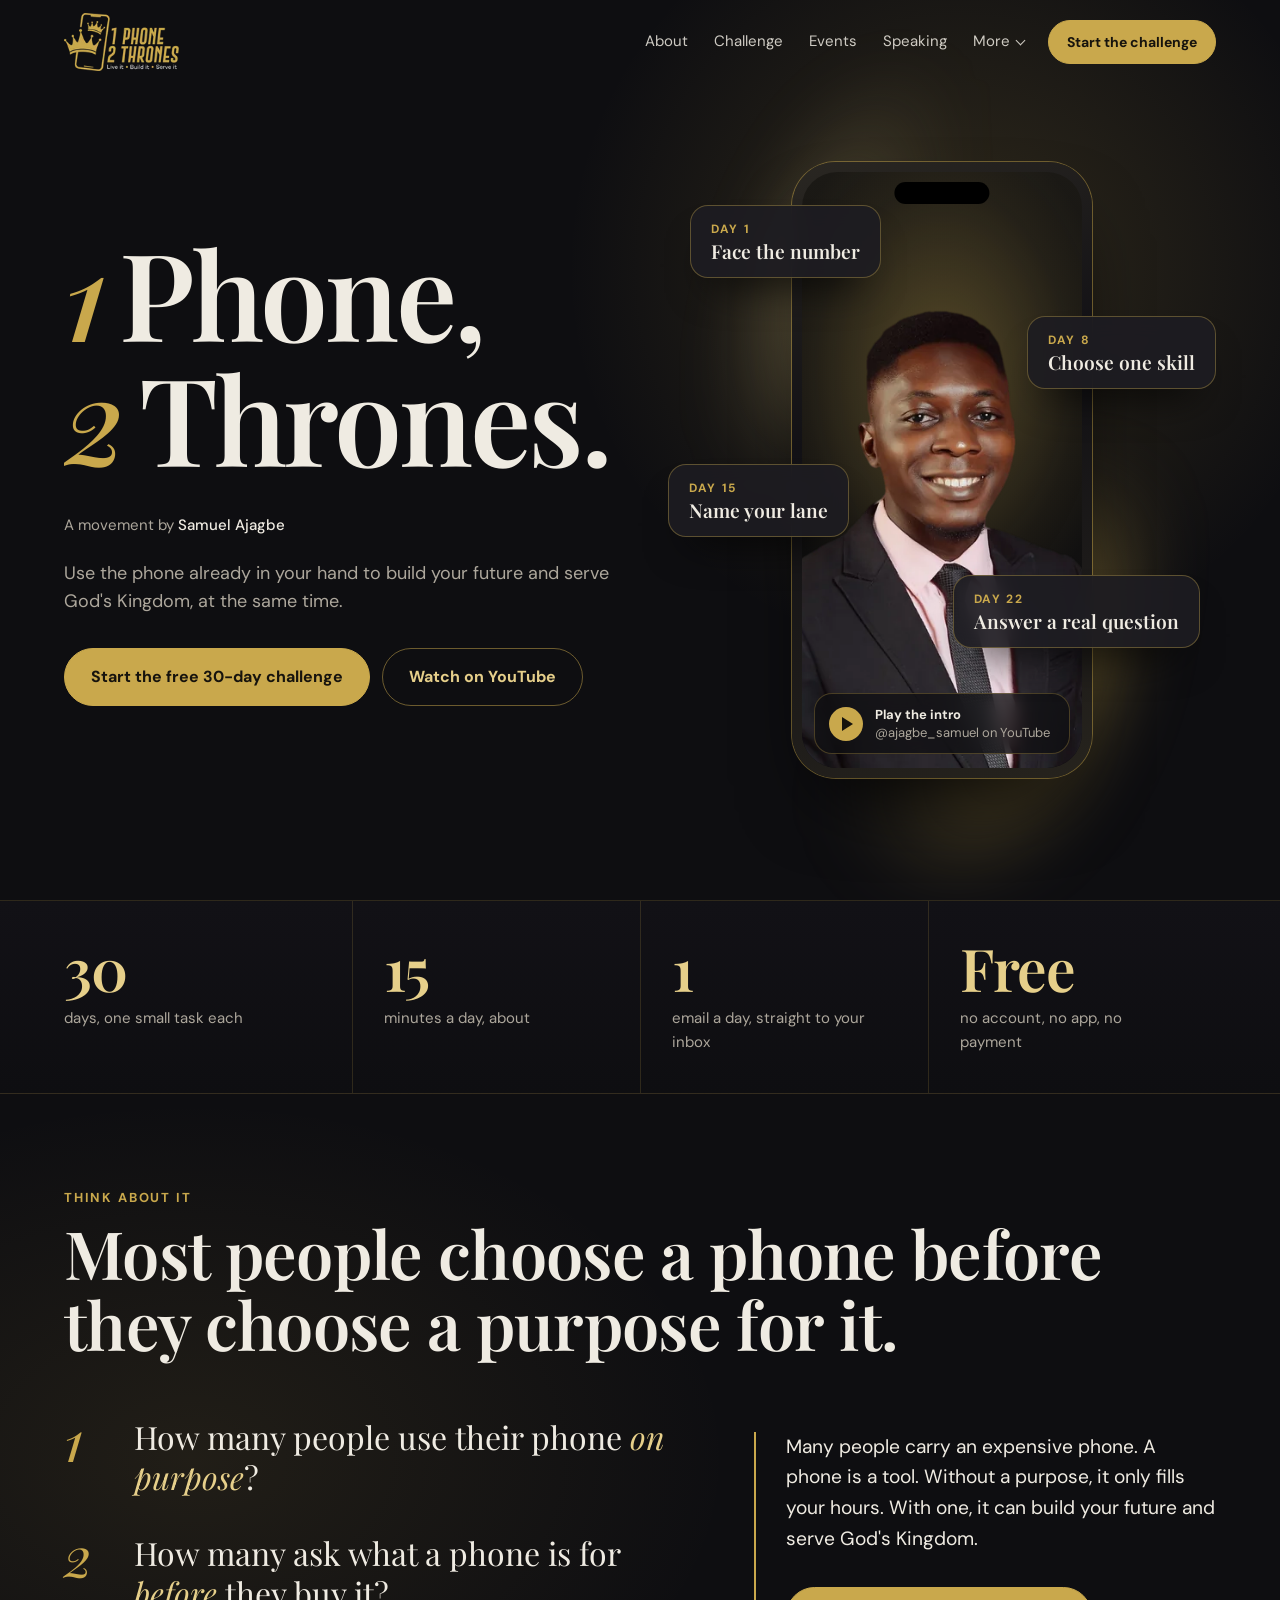
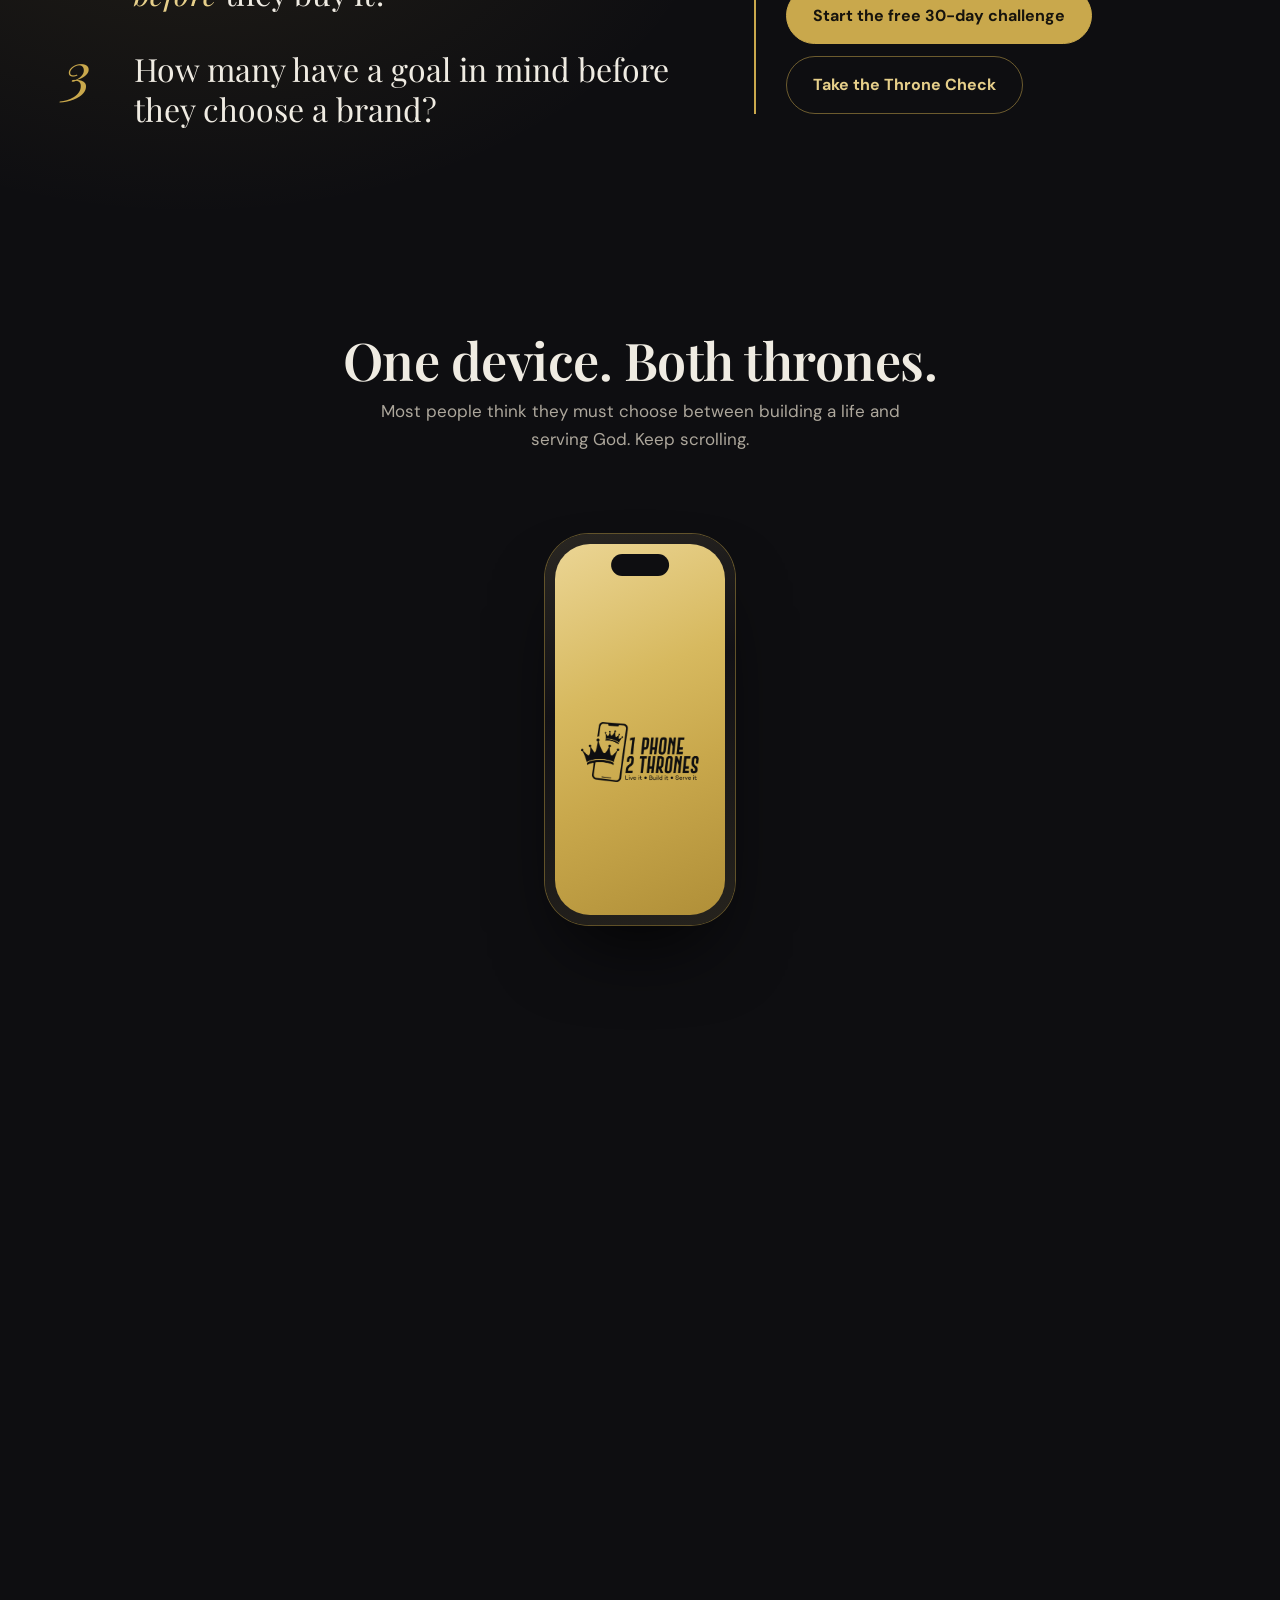
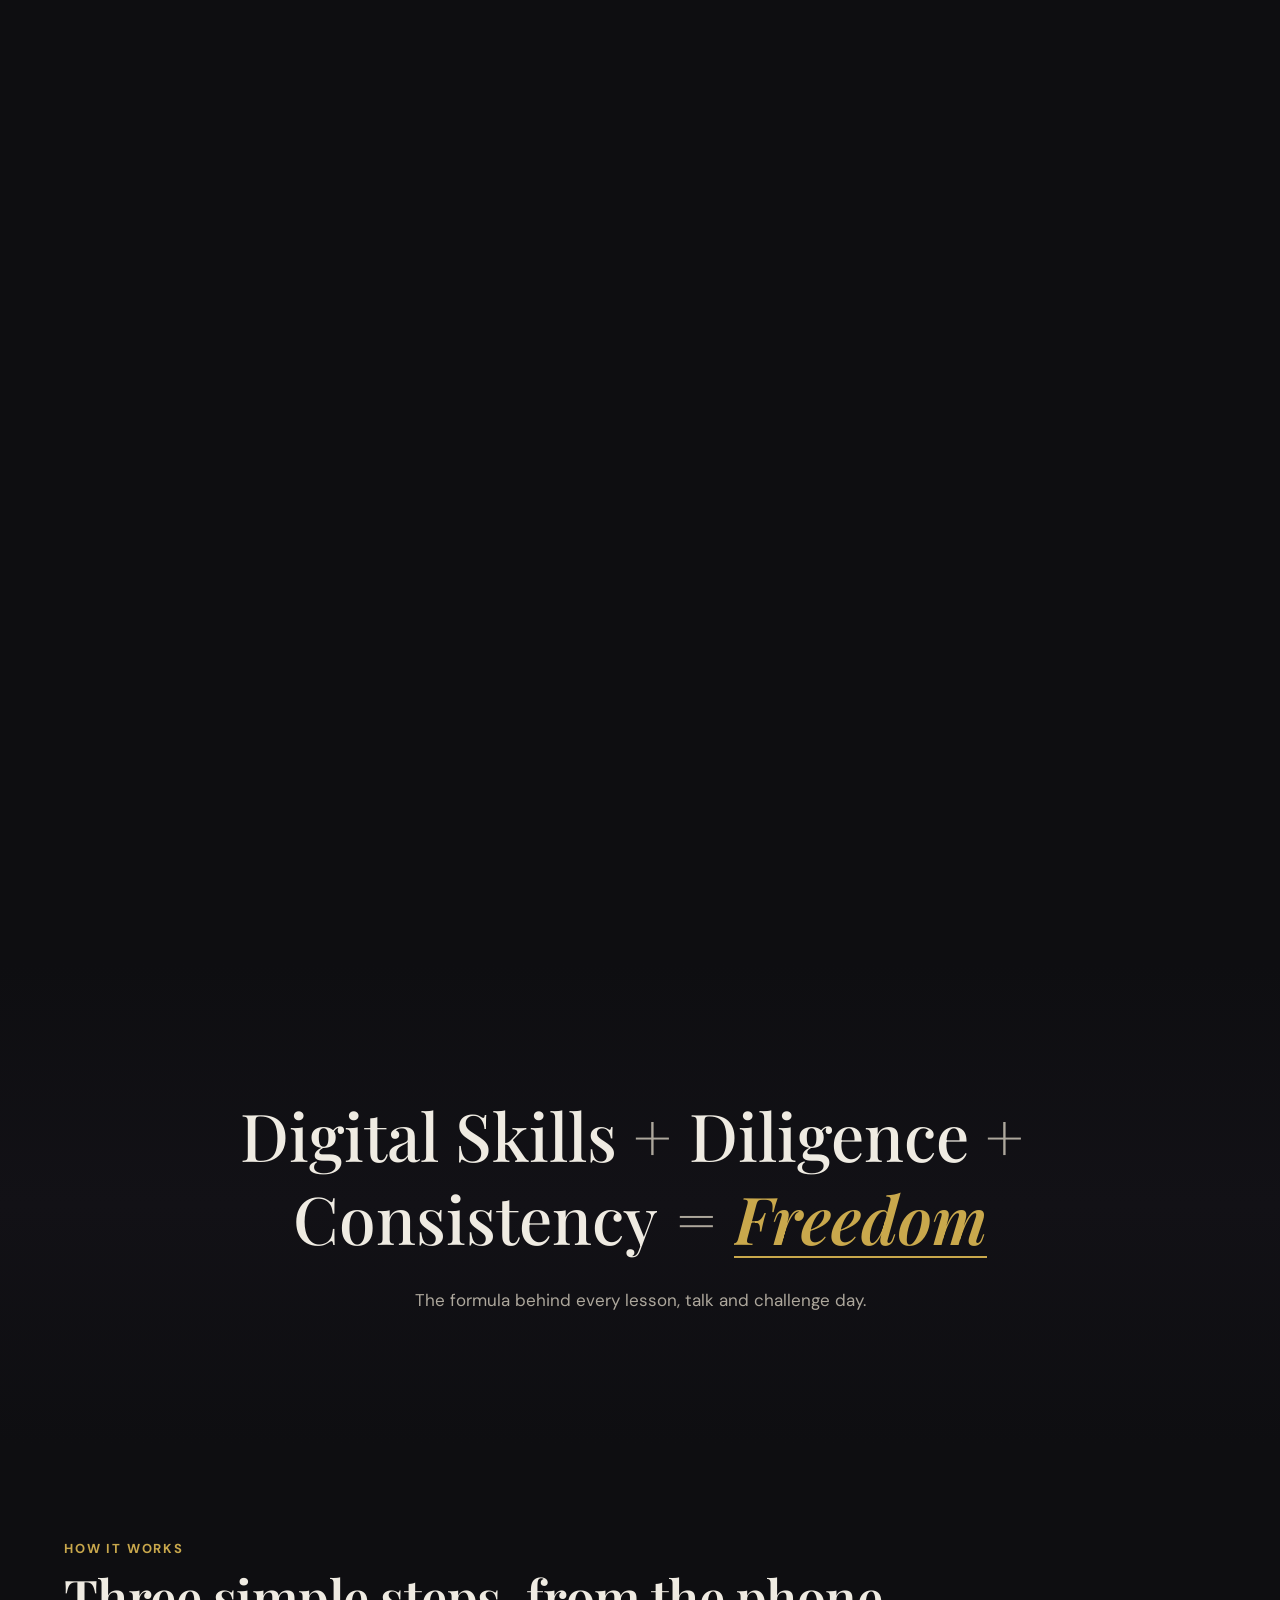
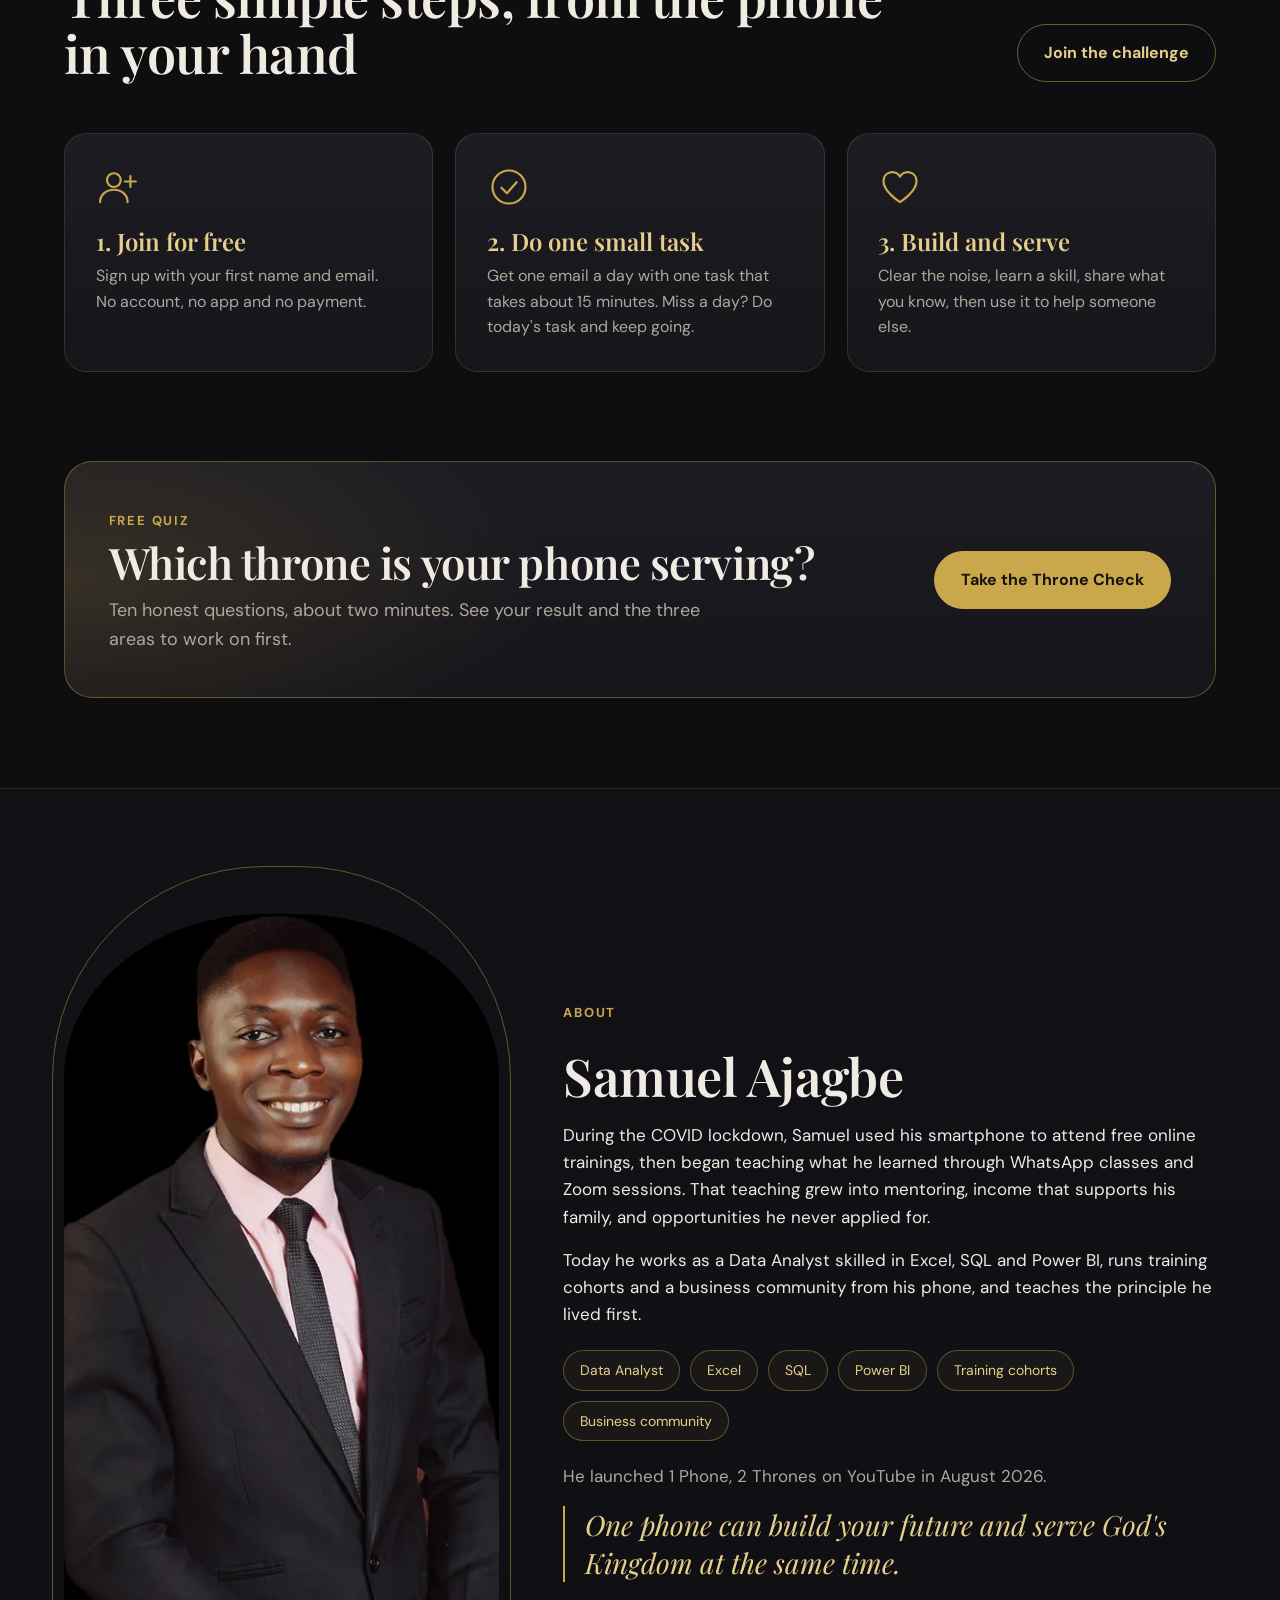
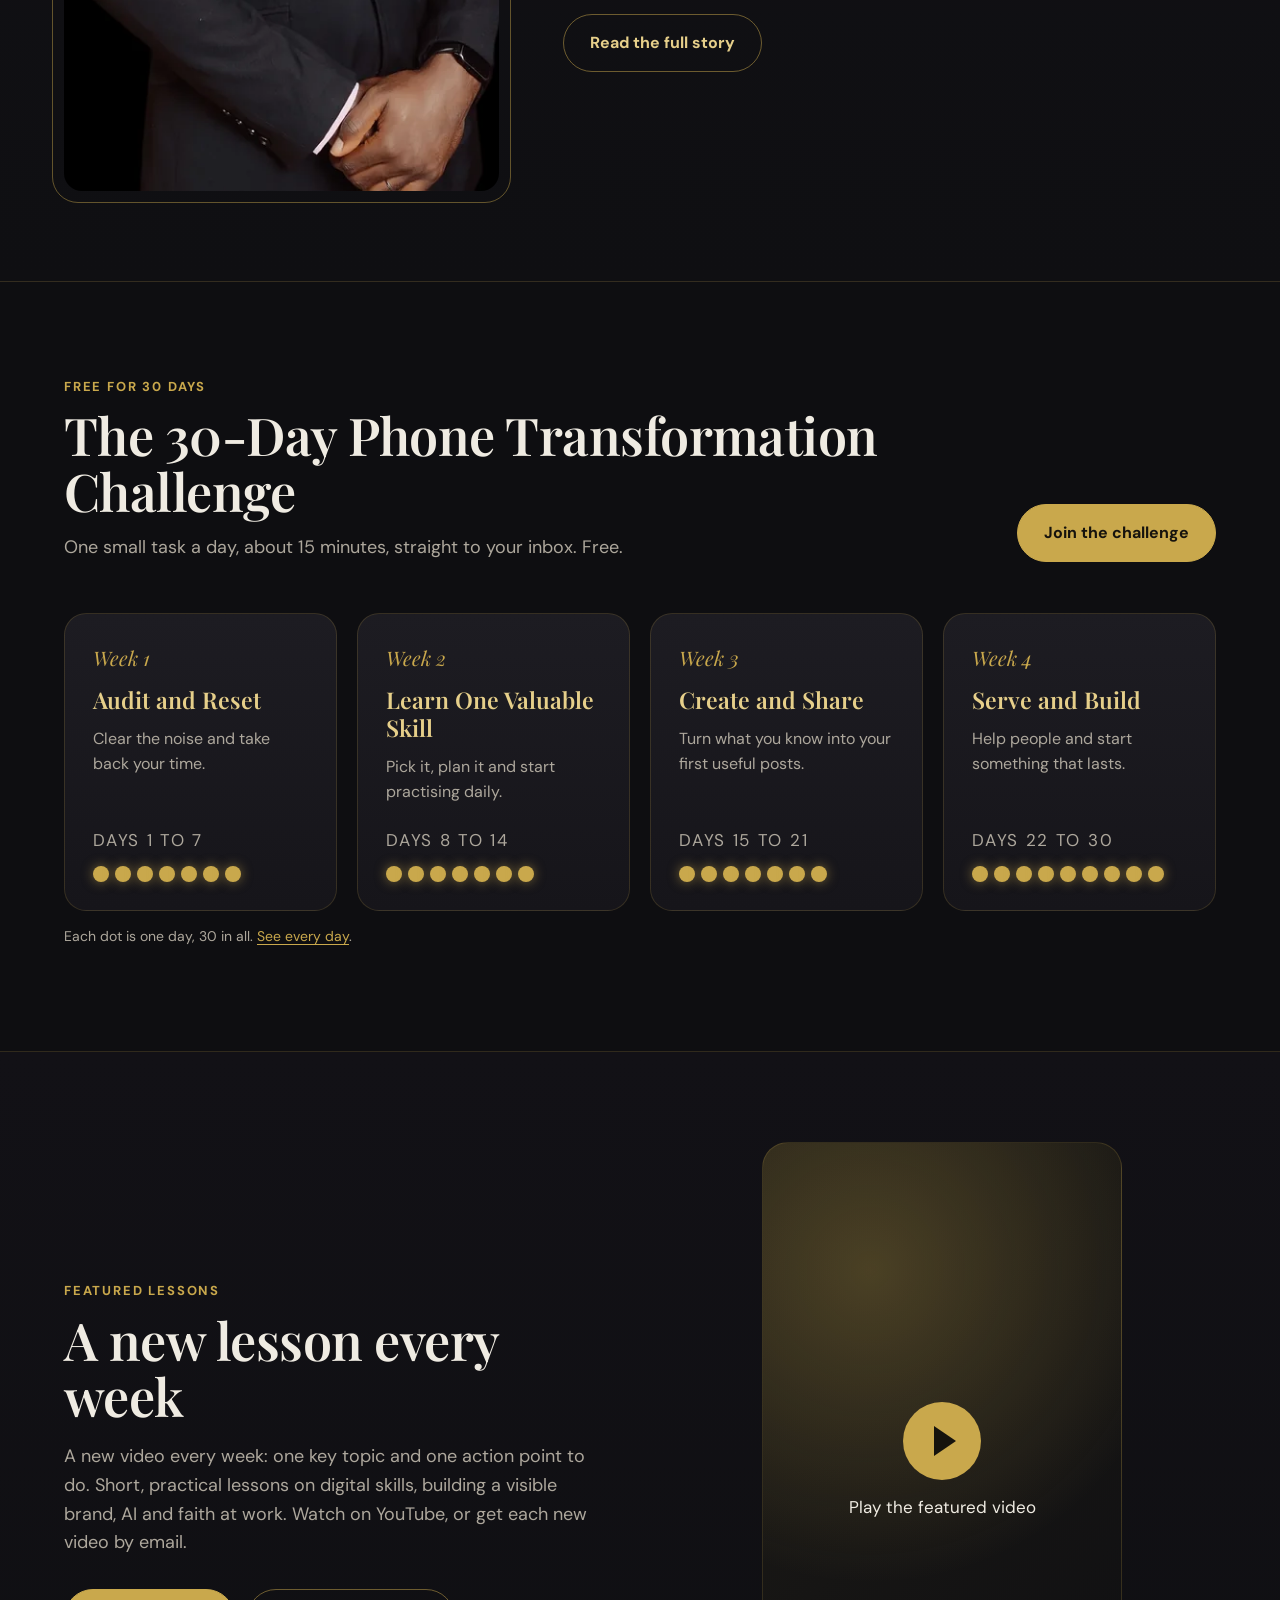
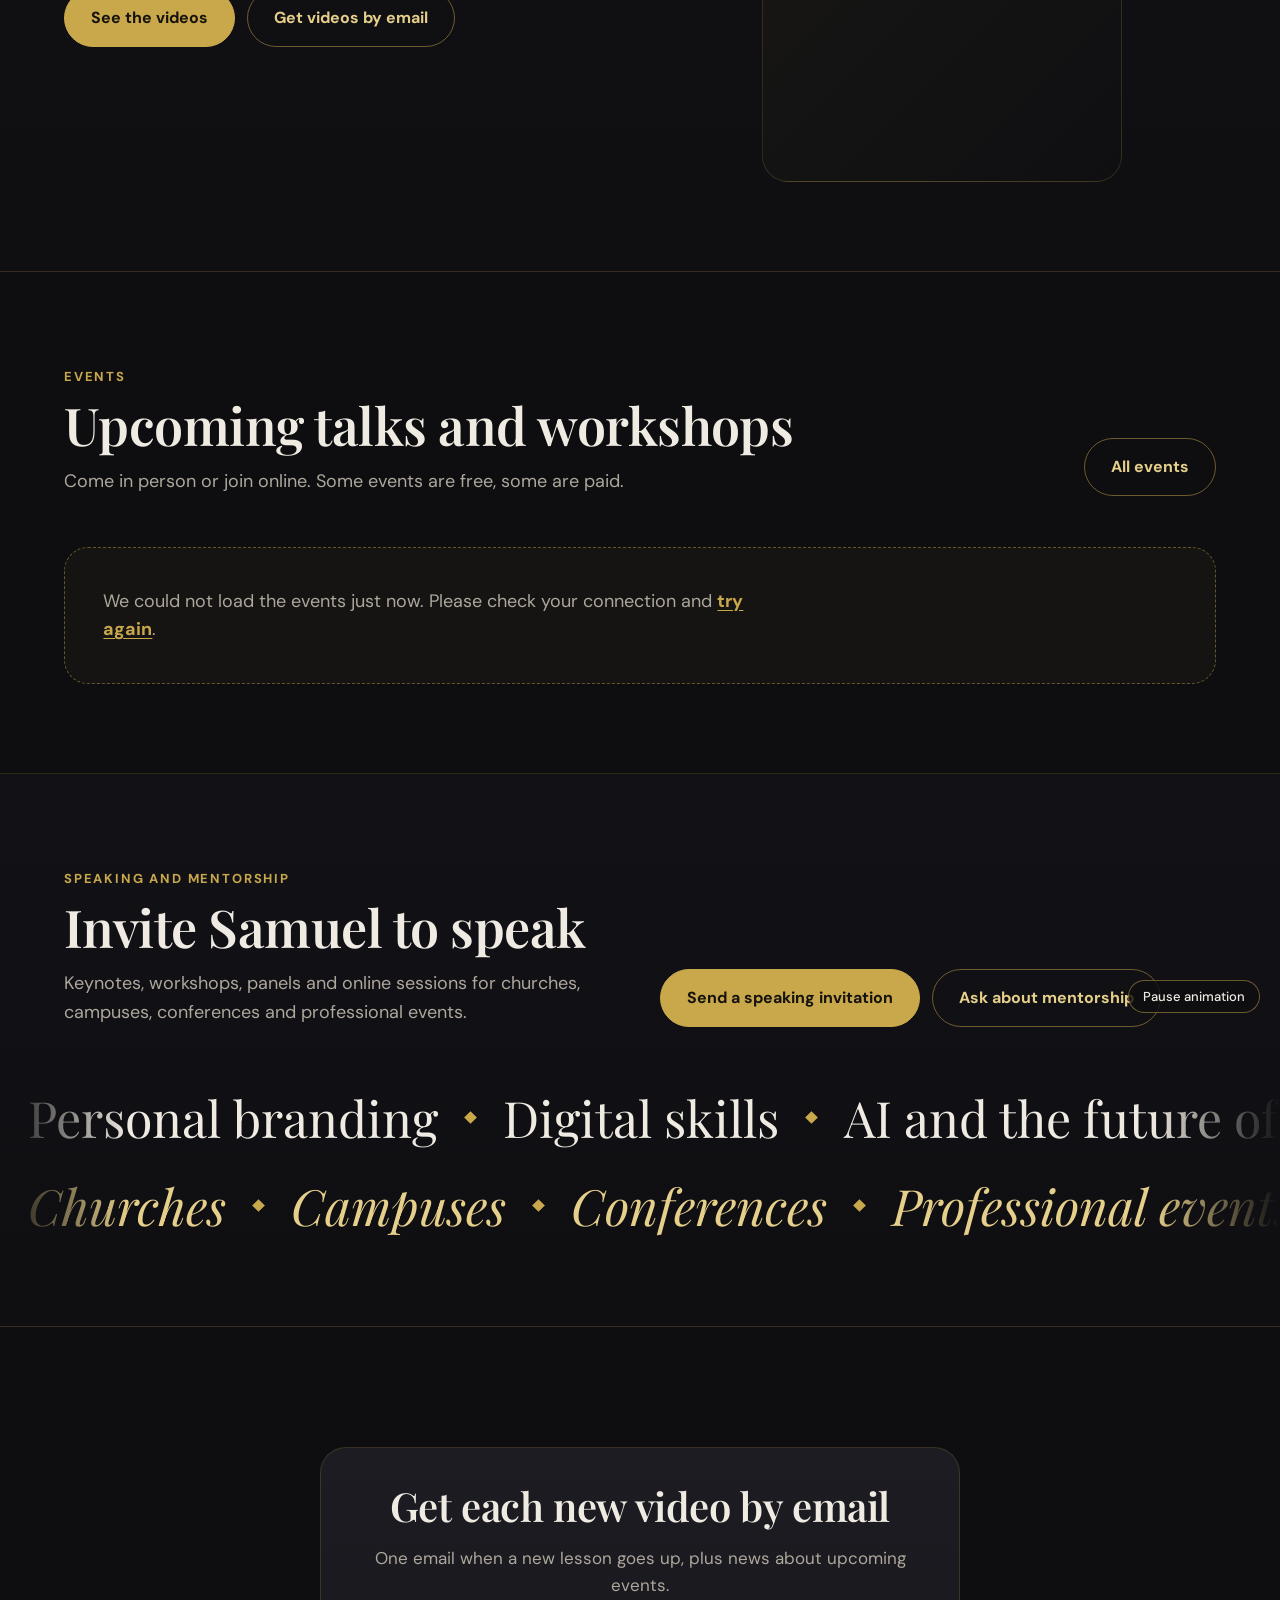
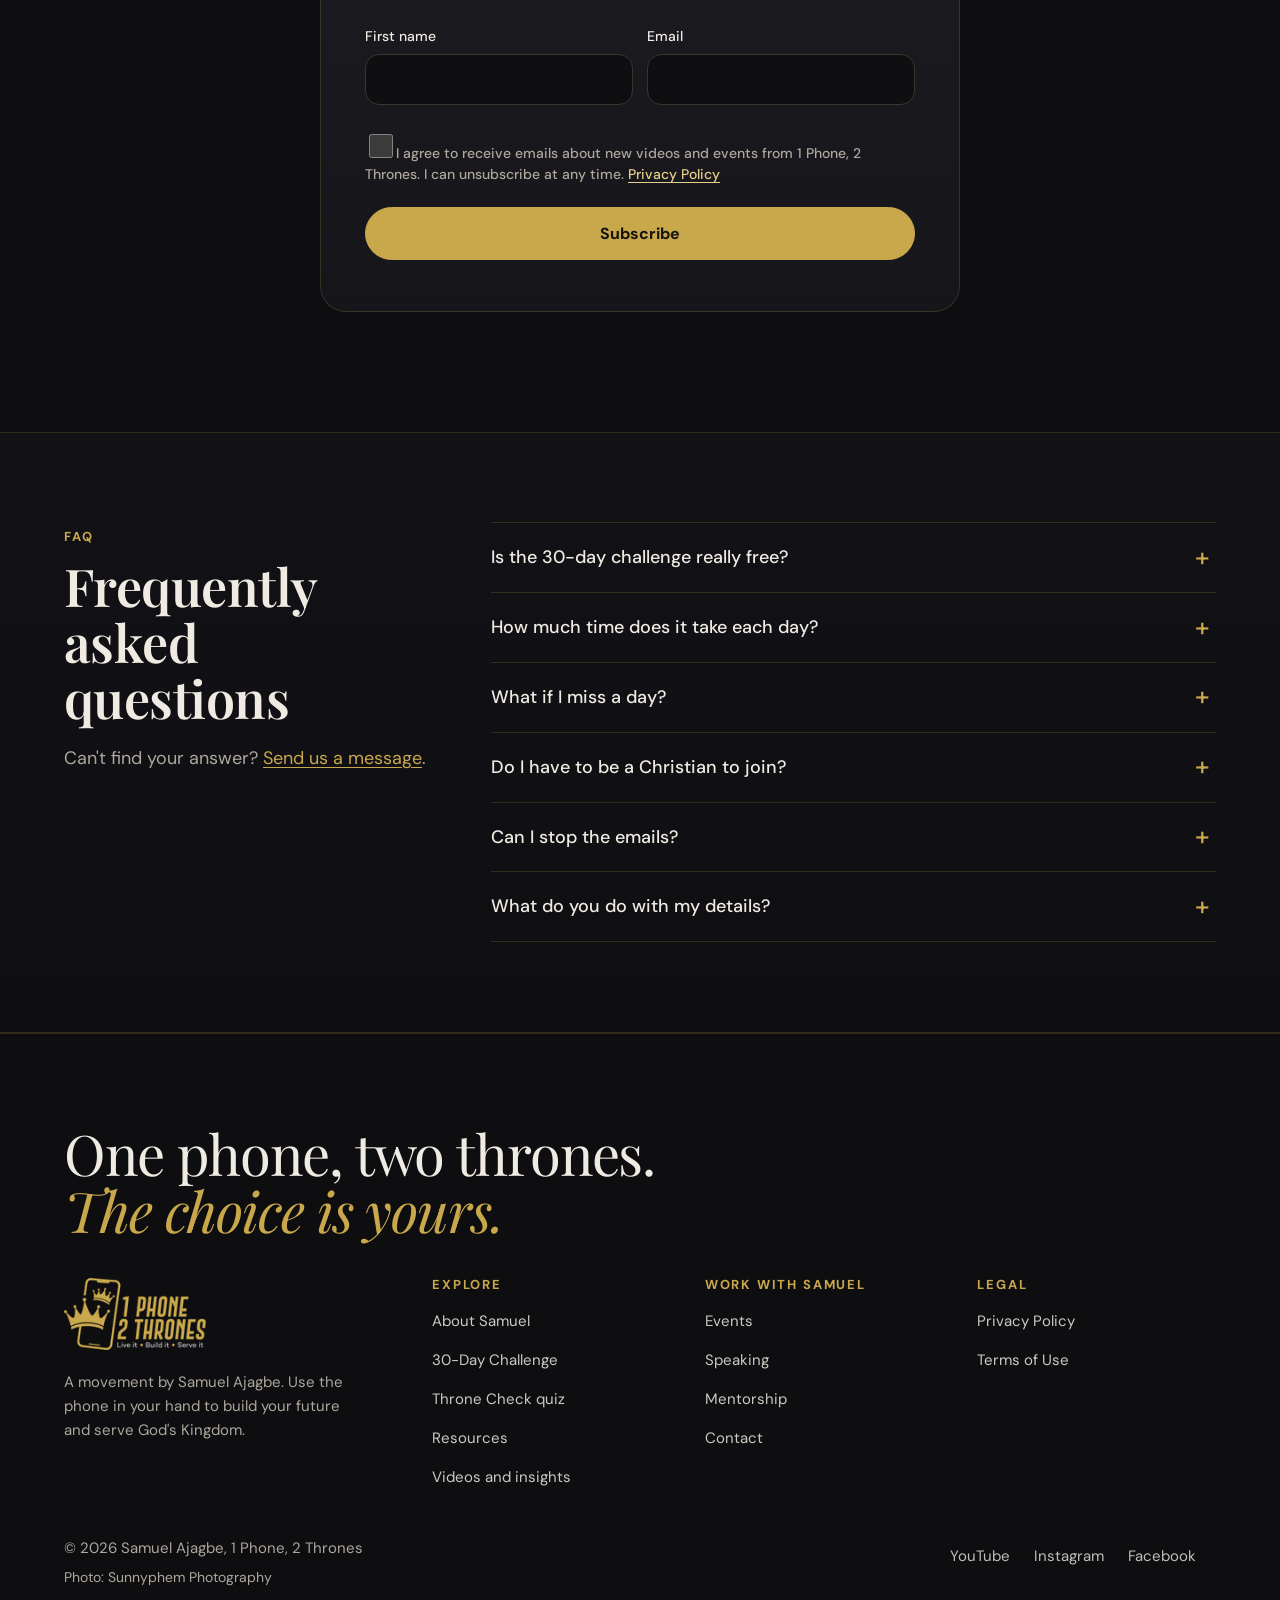
==== commit 9a7ff314: "Centre phone: gold screen with the full logo in black Co-Authored-By: Claude Sonnet 5.5 <noreply@ant" ====
--- a/index.html
+++ b/index.html
@@ -135,7 +135,7 @@
         <h3>Your future</h3>
         <p>Skills, income and opportunity. Building a life and supporting the people who depend on you.</p>
       </div>
-      <div class="phone"><div class="screen"><div class="notch"></div><div class="plain"><img class="lg" src="/assets/img/logo-320.webp?v=dd550d2a" width="320" height="161" alt="" loading="lazy"></div></div></div>
+      <div class="phone"><div class="screen"><div class="notch"></div><div class="plain"><img class="lg" src="/assets/img/logo-black-320.webp?v=3fc0fa54" srcset="/assets/img/logo-black-320.webp?v=3fc0fa54 320w, /assets/img/logo-black-480.webp?v=bac7e9a6 480w" sizes="170px" width="320" height="161" alt="" loading="lazy"></div></div></div>
       <div class="throne r">
         <svg viewBox="0 0 54 54" aria-hidden="true"><path d="M27 6 L27 20 M20 13 L34 13 M10 46 L10 30 Q27 20 44 30 L44 46 M6 46 L48 46"/></svg>
         <h3>God's Kingdom</h3>
--- a/assets/css/style.css
+++ b/assets/css/style.css
@@ -1 +1 @@
-:root{--night:#0E0E11;--ink:#16151A;--ink2:#1D1C22;--gold:#C9A84C;--gold2:#E6CF8A;--ivory:#EFEBE2;--ash:#ADA79C;--line:rgba(201,168,76,.18);--err:#F08A7E;--serif:'Playfair Display', Georgia, serif;--sans:'DM Sans', Arial, sans-serif;--ease:cubic-bezier(.2,.7,.2,1);}*{box-sizing:border-box;}html, body{margin:0;background:var(--night);color:var(--ivory);}body{font-family:var(--sans);font-size:17px;line-height:1.6;-webkit-font-smoothing:antialiased;}html, body{overflow-x:hidden;}@supports (overflow:clip){html, body{overflow-x:clip;}}.split, #challenge, .speaking{overflow-x:clip;}a{color:var(--gold);}img{max-width:100%;}:focus-visible{outline:2px solid var(--gold2);outline-offset:3px;border-radius:4px;}.wrap{max-width:1120px;margin:0 auto;padding:0 20px;}h2{font-family:var(--serif);font-weight:600;font-size:clamp(32px, 4.6vw, 52px);line-height:1.08;margin:0 0 18px;letter-spacing:-.01em;}.lead{color:var(--ash);font-size:18px;max-width:600px;margin:0;}section{position:relative;padding:110px 0;}.btn{position:relative;display:inline-flex;align-items:center;gap:10px;padding:15px 26px;border-radius:999px;font-weight:700;font-size:16px;text-decoration:none;border:1px solid var(--gold);overflow:hidden;transition:transform .25s var(--ease), box-shadow .25s var(--ease), background .25s;}.btn.solid{background:var(--gold);color:#16130D;}.btn.solid::after{content:'';position:absolute;inset:0;background:linear-gradient(105deg, transparent 30%, rgba(255,255,255,.45) 50%, transparent 70%);transform:translateX(-120%);transition:transform .7s var(--ease);}.btn.solid:hover::after{transform:translateX(120%);}.btn.solid:hover{box-shadow:0 10px 30px -10px rgba(201,168,76,.7);transform:translateY(-2px);}.btn.ghost{color:var(--gold2);background:transparent;border-color:rgba(201,168,76,.5);}.btn.ghost:hover{background:rgba(201,168,76,.1);border-color:var(--gold);}.btns{display:flex;gap:12px;flex-wrap:wrap;margin-top:32px;}.bar{position:fixed;top:0;left:0;height:2px;width:100%;background:linear-gradient(90deg, var(--gold), var(--gold2));transform-origin:0 50%;transform:scaleX(0);z-index:30;}nav{position:fixed;top:0;left:0;right:0;z-index:20;transition:background .35s, border-color .35s, backdrop-filter .35s;border-bottom:1px solid transparent;}nav.solid{background:rgba(14,14,17,.82);backdrop-filter:blur(12px);-webkit-backdrop-filter:blur(12px);border-color:var(--line);}nav .wrap{display:flex;align-items:center;justify-content:space-between;height:70px;gap:16px;}nav img{height:38px;width:auto;display:block;}nav .word{font-family:var(--serif);color:var(--gold);font-size:19px;text-decoration:none;}nav .links{display:flex;gap:26px;align-items:center;}nav .links a{color:var(--ivory);text-decoration:none;font-size:15px;opacity:.8;transition:opacity .2s;}nav .links a:hover{opacity:1;}nav .links a.btn{opacity:1;color:#16130D;padding:10px 18px;font-size:14px;}@media (max-width: 860px){nav .links a:not(.btn){display:none;}}.hero{position:relative;min-height:100vh;display:flex;align-items:center;padding:120px 0 80px;overflow:hidden;}.hero .glow{position:absolute;inset:-20% -10% auto auto;width:70vw;height:70vw;max-width:900px;max-height:900px;background:radial-gradient(circle, rgba(201,168,76,.18), transparent 62%);pointer-events:none;}.hero .grid{display:grid;grid-template-columns:1.25fr .75fr;gap:56px;align-items:center;width:100%;}.hero h1{font-family:var(--serif);font-weight:600;font-size:clamp(56px, 9.5vw, 128px);line-height:.95;margin:0 0 28px;letter-spacing:-.025em;}.hero h1 .ln{display:block;overflow:hidden;padding-bottom:.08em;}.hero h1 .ln > span{display:inline-block;}.hero h1 .n{font-style:italic;color:var(--gold);font-weight:500;margin-right:.12em;}.hero .by{color:var(--ash);font-size:15px;margin:0 0 22px;}.hero .by b{color:var(--ivory);font-weight:500;}.cue{position:absolute;left:50%;bottom:26px;width:22px;height:36px;border:1px solid rgba(201,168,76,.5);border-radius:12px;transform:translateX(-50%);}.cue::after{content:'';position:absolute;left:50%;top:7px;width:3px;height:7px;border-radius:2px;background:var(--gold);transform:translateX(-50%);animation:cue 1.8s infinite;}@keyframes cue{0%{opacity:0;transform:translate(-50%,0);}30%{opacity:1;}100%{opacity:0;transform:translate(-50%,12px);}}.phone{position:relative;width:100%;max-width:300px;aspect-ratio:9/18.5;border-radius:44px;padding:10px;background:linear-gradient(160deg, #2a2722, #121115 40%, #26231d);box-shadow:0 0 0 1px rgba(201,168,76,.45), 0 40px 80px -30px rgba(0,0,0,.9);}.phone .screen{position:relative;height:100%;border-radius:35px;overflow:hidden;background:#0b0b0d;}.phone .screen img{width:100%;height:100%;object-fit:cover;display:block;}.phone .notch{position:absolute;top:10px;left:50%;width:34%;height:22px;transform:translateX(-50%);background:#000;border-radius:14px;z-index:2;}.phone .chip{position:absolute;left:12px;right:12px;bottom:14px;padding:12px 14px;border-radius:18px;background:rgba(14,14,17,.72);backdrop-filter:blur(10px);-webkit-backdrop-filter:blur(10px);border:1px solid rgba(201,168,76,.3);display:flex;gap:12px;align-items:center;font-size:13px;line-height:1.35;}.phone .chip .play{flex:none;width:34px;height:34px;border-radius:50%;background:var(--gold);position:relative;}.phone .chip .play::after{content:'';position:absolute;left:13px;top:10px;border-left:11px solid #16130D;border-top:7px solid transparent;border-bottom:7px solid transparent;}.phone .chip b{display:block;color:var(--ivory);font-weight:700;}.phone .chip span{color:var(--ash);}.phone .screen:has(.vid){background:radial-gradient(ellipse 80% 55% at 50% 40%, rgba(201,168,76,.28), transparent 75%), #0b0b0d;}.phone .screen .vid{position:absolute;top:0;left:50%;height:100%;aspect-ratio:9/16;transform:translateX(-50%);border:0;pointer-events:none;}.phone .sound{position:absolute;left:50%;bottom:18px;transform:translateX(-50%);z-index:3;padding:9px 16px;border-radius:999px;border:1px solid rgba(201,168,76,.5);background:rgba(14,14,17,.72);backdrop-filter:blur(8px);-webkit-backdrop-filter:blur(8px);color:var(--ivory);font:500 13px var(--sans);cursor:pointer;white-space:nowrap;}.phone .sound:hover{border-color:var(--gold);}.phone .plain{height:100%;display:flex;align-items:center;justify-content:center;text-align:center;padding:24px;font-family:var(--serif);font-size:26px;color:var(--gold);background:radial-gradient(circle at 50% 30%, rgba(201,168,76,.22), transparent 60%), #0b0b0d;}.halo-wrap{position:relative;justify-self:center;width:100%;max-width:300px;}.halo{position:absolute;inset:-14%;border-radius:50%;background:conic-gradient(from 0deg, transparent 0 25%, rgba(201,168,76,.55) 40%, transparent 55% 75%, rgba(230,207,138,.35) 90%, transparent);filter:blur(38px);animation:spin 16s linear infinite;z-index:0;}.halo-wrap .phone{z-index:1;animation:float 7s ease-in-out infinite;}@keyframes spin{to{transform:rotate(360deg);}}@keyframes float{0%,100%{transform:translateY(0) rotate(-1.5deg);}50%{transform:translateY(-14px) rotate(1deg);}}@media (max-width: 860px){.hero{min-height:auto;padding:110px 0 70px;}.hero .grid{grid-template-columns:1fr;gap:44px;}.halo-wrap{max-width:230px;}.cue{display:none;}}.js .hero h1 .ln > span{transform:translateY(105%);}.js .hero .by, .js .hero .lead, .js .hero .btns{opacity:0;transform:translateY(14px);}.js .hero .halo-wrap{opacity:0;transform:scale(.92);}.loaded .hero h1 .ln > span{transform:none;transition:transform 1s var(--ease);}.loaded .hero h1 .ln:nth-child(2) > span{transition-delay:.12s;}.loaded .hero .by{opacity:1;transform:none;transition:all .8s var(--ease) .35s;}.loaded .hero .lead{opacity:1;transform:none;transition:all .8s var(--ease) .5s;}.loaded .hero .btns{opacity:1;transform:none;transition:all .8s var(--ease) .65s;}.loaded .hero .halo-wrap{opacity:1;transform:none;transition:all 1.4s var(--ease) .2s;}.split{padding:0;height:260vh;--p:0;}.split .stage{position:sticky;top:0;height:100vh;display:flex;flex-direction:column;align-items:center;justify-content:center;overflow:hidden;}.split .head{text-align:center;position:absolute;top:clamp(80px, 12vh, 130px);left:20px;right:20px;}.split .head h2{margin-bottom:10px;}.split .head p{color:var(--ash);margin:0 auto;max-width:560px;opacity:calc(1 - var(--p) * 1.6);}.split .center{position:relative;width:100%;height:440px;margin-top:110px;display:flex;justify-content:center;align-items:center;}.split .phone{max-width:190px;z-index:3;transform:scale(calc(1 - var(--p) * .08));}.split .phone .plain{font-size:19px;}.split .phone .plain img.lg{width:78%;height:auto;object-fit:contain;}.split .beam{position:absolute;top:50%;height:1px;width:calc(var(--p) * min(32vw, 330px));background:linear-gradient(90deg, var(--gold), transparent);z-index:1;}.split .beam.l{right:50%;background:linear-gradient(270deg, var(--gold), transparent);}.split .beam.r{left:50%;}.throne{position:absolute;top:50%;left:50%;width:300px;padding:30px 28px 28px;border-radius:22px;background:linear-gradient(180deg, var(--ink2), var(--ink));border:1px solid var(--line);z-index:2;opacity:calc(var(--p) * 1.6 - .25);}.throne.l{transform:translate(calc(-50% - var(--p) * min(36vw, 360px)), -50%) rotate(calc(var(--p) * -1deg));}.throne.r{transform:translate(calc(-50% + var(--p) * min(36vw, 360px)), -50%) rotate(calc(var(--p) * 1deg));}.throne svg{width:54px;height:54px;display:block;margin-bottom:14px;}.throne svg path{stroke:var(--gold);stroke-width:1.6;fill:none;stroke-linecap:round;stroke-linejoin:round;stroke-dasharray:200;stroke-dashoffset:calc(200 - var(--p) * 200);}.throne h3{font-family:var(--serif);font-weight:600;font-size:28px;color:var(--gold2);margin:0 0 8px;}.throne p{margin:0;color:var(--ash);font-size:16px;}.split .tail{position:absolute;bottom:clamp(40px, 8vh, 80px);left:20px;right:20px;text-align:center;font-family:var(--serif);font-style:italic;font-size:clamp(20px, 2.4vw, 28px);color:var(--ivory);opacity:calc(var(--p) * 3 - 2);}@media (max-width: 860px){.split{height:auto;padding:100px 0;}.split .stage{position:static;height:auto;overflow:visible;}.split .head{position:static;}.split .head p{opacity:1;}.split .center{height:auto;margin-top:40px;flex-direction:column;gap:18px;}.split .phone{max-width:150px;transform:none;margin-bottom:10px;order:-1;}.split .beam{display:none;}.throne, .throne.l, .throne.r{position:relative;top:auto;left:auto;width:100%;max-width:420px;opacity:1;transform:none;}.throne svg path{stroke-dashoffset:0;}.split .tail{position:static;opacity:1;margin-top:34px;}.js .throne{opacity:0;transform:translateX(-30px);transition:all .8s var(--ease);}.js .throne.r{transform:translateX(30px);}.js .throne.in{opacity:1;transform:none;}}.formula{background:linear-gradient(180deg, var(--night), #121116 50%, var(--night));text-align:center;padding:130px 0;}.formula .f{font-family:var(--serif);font-size:clamp(30px, 5.4vw, 66px);line-height:1.25;margin:0;font-weight:500;}.formula .t{display:inline-block;}.formula .op{color:var(--ash);padding:0 .25em;font-weight:400;}.formula .fr{font-style:italic;font-weight:600;background:linear-gradient(100deg, var(--gold) 0%, var(--gold) 40%, #fff6d8 50%, var(--gold) 60%, var(--gold) 100%);background-size:250% 100%;background-position:100% 0;-webkit-background-clip:text;background-clip:text;color:transparent;position:relative;}.formula .fr::after{content:'';position:absolute;left:0;right:0;bottom:.02em;height:2px;background:var(--gold);transform:scaleX(0);transform-origin:0 50%;}.formula .note{color:var(--ash);margin:28px auto 0;max-width:520px;}.js .formula .t{opacity:0;transform:translateY(.4em);filter:blur(6px);}.formula.in .t{opacity:1;transform:none;filter:none;transition:all .9s var(--ease);transition-delay:calc(var(--i) * .16s);}.formula.in .fr{background-position:0 0;transition:all .9s var(--ease) 1.2s, background-position 1.6s ease 1.6s;}.formula.in .fr::after{transform:scaleX(1);transition:transform .9s var(--ease) 2.1s;}.about{display:grid;grid-template-columns:.8fr 1.2fr;gap:64px;align-items:center;}.portrait{position:relative;}.portrait img{width:100%;display:block;aspect-ratio:4/5;object-fit:cover;border-radius:200px 200px 18px 18px;}.portrait::before{content:'';position:absolute;inset:-12px;border:1px solid rgba(201,168,76,.45);border-radius:212px 212px 26px 26px;pointer-events:none;}.about p{margin:0 0 16px;}.about .quiet{color:var(--ash);}.pull{font-family:var(--serif);font-style:italic;font-size:clamp(22px, 2.4vw, 28px);line-height:1.35;color:var(--gold2);border-left:2px solid var(--gold);padding-left:20px;margin:28px 0 0;}@media (max-width: 860px){.about{grid-template-columns:1fr;gap:44px;}.portrait{max-width:300px;}}.chal-top{display:flex;justify-content:space-between;align-items:flex-end;gap:30px;flex-wrap:wrap;margin-bottom:46px;}.weeks{border-top:1px solid var(--line);}.week{display:grid;grid-template-columns:120px 1fr auto;gap:24px;align-items:center;padding:26px 0;border-bottom:1px solid var(--line);transition:background .3s;}.week:hover{background:linear-gradient(90deg, rgba(201,168,76,.06), transparent 70%);}.week .wk{font-family:var(--serif);font-style:italic;color:var(--gold);font-size:22px;}.week h3{margin:0 0 2px;font-size:19px;font-weight:700;}.week p{margin:0;color:var(--ash);font-size:15px;}.dots{display:grid;grid-template-columns:repeat(9, 14px);gap:8px;justify-content:end;}.dot{width:14px;height:14px;border-radius:50%;border:1px solid rgba(201,168,76,.45);background:transparent;transition:background .4s, box-shadow .4s, transform .4s;transition-delay:calc(var(--d) * 45ms);}.weeks.in .dot{background:var(--gold);box-shadow:0 0 12px rgba(201,168,76,.55);}.week:hover .dot{transform:scale(1.18);transition-delay:0s;}.dots-legend{color:var(--ash);font-size:14px;margin-top:14px;text-align:right;}@media (max-width: 760px){.week{grid-template-columns:1fr;gap:10px;}.dots{justify-content:start;}.dots-legend{text-align:left;}}.reel{display:grid;grid-template-columns:1fr 1fr;gap:56px;align-items:center;}.tv{position:relative;display:block;aspect-ratio:16/9;border-radius:22px;overflow:hidden;text-decoration:none;color:var(--ivory);background:radial-gradient(circle at 30% 20%, rgba(201,168,76,.28), transparent 55%), linear-gradient(135deg, #1d1b16, #0f0f12);border:1px solid var(--line);}.tv .big{position:absolute;left:50%;top:50%;width:84px;height:84px;margin:-42px 0 0 -42px;border-radius:50%;background:var(--gold);transition:transform .35s var(--ease);}.tv .big::before{content:'';position:absolute;inset:-12px;border-radius:50%;border:1px solid rgba(201,168,76,.6);animation:ring 2.4s var(--ease) infinite;}.tv .big::after{content:'';position:absolute;left:33px;top:26px;border-left:24px solid #16130D;border-top:16px solid transparent;border-bottom:16px solid transparent;}.tv:hover .big{transform:scale(1.08);}.tv .cap{position:absolute;left:22px;bottom:18px;right:22px;display:flex;justify-content:space-between;font-size:14px;color:var(--ash);}.tv .cap b{color:var(--ivory);}@keyframes ring{0%{transform:scale(.85);opacity:.9;}100%{transform:scale(1.5);opacity:0;}}@media (max-width: 760px){section{padding:80px 0;}.formula, .sub{padding:90px 0;}}@media (max-width: 860px){.reel{grid-template-columns:1fr;gap:36px;}}.events{margin-top:40px;border-top:1px solid var(--line);}.event{display:grid;grid-template-columns:96px 1fr auto;gap:26px;align-items:center;padding:26px 0;border-bottom:1px solid var(--line);}.date{text-align:center;border:1px solid rgba(201,168,76,.45);border-radius:16px;padding:10px 0 12px;}.date .d{display:block;font-family:var(--serif);font-size:38px;line-height:1;color:var(--gold2);}.date .m{display:block;font-size:13px;color:var(--ash);margin-top:4px;}.event h3{margin:0 0 6px;font-family:var(--serif);font-weight:600;font-size:24px;line-height:1.2;}.event .meta{color:var(--ash);font-size:15px;}.event .price{color:var(--gold);font-weight:700;}.empty{margin-top:36px;padding:34px;border-radius:22px;border:1px dashed rgba(201,168,76,.4);color:var(--ash);max-width:640px;}.empty a{font-weight:700;}@media (max-width: 640px){.event{grid-template-columns:76px 1fr;}.event .btn{grid-column:1 / -1;justify-content:center;}.date .d{font-size:30px;}}.speaking{padding-bottom:70px;overflow:hidden;}.marquee{margin:46px 0 10px;display:grid;gap:8px;-webkit-mask-image:linear-gradient(90deg, transparent, #000 10%, #000 90%, transparent);mask-image:linear-gradient(90deg, transparent, #000 10%, #000 90%, transparent);}.track{display:flex;width:max-content;animation:slide 46s linear infinite;}.track.rev{animation-direction:reverse;animation-duration:54s;}.marquee:hover .track{animation-play-state:paused;}.track span{font-family:var(--serif);font-size:clamp(28px, 4.2vw, 50px);white-space:nowrap;padding:0 28px;color:var(--ivory);}.track.rev span{font-style:italic;color:var(--gold2);}.track i{align-self:center;width:9px;height:9px;background:var(--gold);transform:rotate(45deg);flex:none;}@keyframes slide{to{transform:translateX(-50%);}}.sub{padding:120px 0;}.subcard{position:relative;max-width:760px;margin:0 auto;padding:56px clamp(22px, 5vw, 60px);border-radius:30px;background:linear-gradient(180deg, var(--ink2), var(--ink));border:1px solid var(--line);overflow:hidden;}.subcard::before{content:'';position:absolute;top:-40%;left:50%;width:520px;height:520px;transform:translateX(-50%);background:radial-gradient(circle, rgba(201,168,76,.2), transparent 60%);pointer-events:none;}.subcard > *{position:relative;}.subcard h2{text-align:center;}.subcard .lead{text-align:center;margin:0 auto 30px;}label{display:block;font-size:14px;font-weight:500;margin:0 0 6px;}input[type=text], input[type=email]{width:100%;padding:15px 16px;border-radius:14px;border:1px solid #3A362E;background:#0F0F12;color:var(--ivory);font-size:16px;font-family:inherit;margin:0 0 16px;outline:none;transition:border-color .2s, box-shadow .2s;}input[type=text]:focus, input[type=email]:focus{border-color:var(--gold);box-shadow:0 0 0 4px rgba(201,168,76,.14);}.row2{display:grid;grid-template-columns:1fr 1fr;gap:14px;}@media (max-width: 560px){.row2{grid-template-columns:1fr;}}.consent{display:flex;gap:10px;align-items:flex-start;margin:2px 0 22px;font-size:13px;line-height:1.5;color:var(--ash);font-weight:400;}.consent input{margin-top:2px;width:18px;height:18px;accent-color:var(--gold);flex:none;}.hp{position:absolute;left:-9999px;width:1px;height:1px;overflow:hidden;}button.btn{cursor:pointer;font-family:inherit;width:100%;justify-content:center;}button[disabled]{opacity:.6;cursor:wait;}.msg{margin:14px 0 0;font-size:15px;min-height:1px;text-align:center;}.msg.err{color:var(--err);}.done{display:none;text-align:center;padding:10px 0;}.done svg{width:76px;height:76px;display:block;margin:0 auto 18px;}.done circle, .done path{fill:none;stroke:var(--gold);stroke-width:2;stroke-linecap:round;stroke-linejoin:round;}.done circle{stroke-dasharray:240;stroke-dashoffset:240;}.done path{stroke-dasharray:60;stroke-dashoffset:60;}.subcard.ok form{display:none;}.subcard.ok .done{display:block;}.subcard.ok .done circle{stroke-dashoffset:0;transition:stroke-dashoffset .8s var(--ease);}.subcard.ok .done path{stroke-dashoffset:0;transition:stroke-dashoffset .5s var(--ease) .7s;}.done h3{font-family:var(--serif);font-size:30px;margin:0 0 8px;}.done p{color:var(--ash);margin:0 auto;max-width:440px;}footer{padding:90px 0 50px;border-top:1px solid var(--line);}footer .motto{font-family:var(--serif);font-size:clamp(34px, 6vw, 76px);line-height:1.02;margin:0 0 40px;letter-spacing:-.02em;}footer .motto em{color:var(--gold);}footer .row{display:flex;justify-content:space-between;gap:20px;flex-wrap:wrap;color:var(--ash);font-size:15px;}footer .social a{margin-right:20px;text-decoration:none;color:var(--ivory);opacity:.8;}footer .social a:hover{opacity:1;color:var(--gold2);}footer p{margin:0;}@media (prefers-reduced-motion: reduce){*, *::before, *::after{animation:none !important;transition:none !important;}.split{height:auto !important;padding:100px 0;--p:1 !important;}.split .stage{position:static;height:auto;}.track{flex-wrap:wrap;width:auto;}.track span:nth-child(n+13), .track i:nth-child(n+13){display:none;}}.phone .screen img{box-sizing:border-box;padding-top:46px;object-position:50% 0;background:radial-gradient(ellipse 80% 55% at 50% 35%, rgba(201,168,76,.38), rgba(201,168,76,.06) 60%, transparent 80%), linear-gradient(180deg,#1b1915,#0b0b0d);}.portrait img{box-sizing:border-box;padding-top:36px;object-fit:cover;object-position:50% 0;background:radial-gradient(ellipse 75% 60% at 50% 38%, rgba(201,168,76,.40), rgba(201,168,76,.08) 60%, transparent 80%), linear-gradient(180deg,#1d1a14,#0E0E11);}.skip-link{position:absolute;left:12px;top:-60px;z-index:100;background:var(--gold);color:#16130D;padding:10px 16px;border-radius:10px;font-weight:700;text-decoration:none;transition:top .2s;}.skip-link:focus{top:12px;}.sr-only{position:absolute;width:1px;height:1px;margin:-1px;padding:0;overflow:hidden;clip:rect(0,0,0,0);white-space:nowrap;border:0;}html{scroll-behavior:smooth;scroll-padding-top:84px;}@media (prefers-reduced-motion: reduce){html{scroll-behavior:auto;}}a{text-underline-offset:3px;}main:focus{outline:none;}nav .wrap{height:70px;}nav .brand{display:flex;align-items:center;flex:none;}nav .brand img{height:38px;width:auto;}nav .links{display:flex;gap:22px;align-items:center;}nav .links a:not(.btn), nav .more > summary{color:var(--ivory);text-decoration:none;font-size:15px;opacity:.85;padding:8px 2px;border-bottom:2px solid transparent;cursor:pointer;list-style:none;}nav .links a:not(.btn):hover, nav .more > summary:hover{opacity:1;}nav .links a[aria-current="page"], nav .more.has-current > summary{opacity:1;color:var(--gold2);border-bottom-color:var(--gold);}nav .more{position:relative;}nav .more > summary::-webkit-details-marker{display:none;}nav .more > summary::after{content:'';display:inline-block;margin-left:7px;width:6px;height:6px;border-right:1.5px solid currentColor;border-bottom:1.5px solid currentColor;transform:translateY(-2px) rotate(45deg);}nav .more[open] > summary::after{transform:translateY(1px) rotate(-135deg);}nav .more .drop{position:absolute;right:0;top:calc(100% + 10px);min-width:200px;padding:8px;border-radius:16px;background:var(--ink2);border:1px solid var(--line);box-shadow:0 24px 50px -20px rgba(0,0,0,.9);display:grid;}nav .more .drop a{padding:10px 14px;border-radius:10px;border-bottom:0;}nav .more .drop a:hover{background:rgba(201,168,76,.1);}nav .menu-btn{display:none;width:44px;height:44px;border-radius:12px;border:1px solid rgba(201,168,76,.5);background:transparent;cursor:pointer;padding:0;position:relative;}nav .menu-btn span, nav .menu-btn span::before, nav .menu-btn span::after{content:'';position:absolute;left:11px;right:11px;height:2px;background:var(--gold2);border-radius:2px;transition:transform .25s, opacity .2s;}nav .menu-btn span{top:21px;}nav .menu-btn span::before{left:0;right:0;top:-7px;}nav .menu-btn span::after{left:0;right:0;top:7px;}nav .menu-btn[aria-expanded="true"] span{background:transparent;}nav .menu-btn[aria-expanded="true"] span::before{transform:translateY(7px) rotate(45deg);}nav .menu-btn[aria-expanded="true"] span::after{transform:translateY(-7px) rotate(-45deg);}nav .links a.btn{padding:10px 18px;font-size:14px;}@media (max-width: 1020px){nav .menu-btn{display:block;}nav .links{display:none;position:absolute;left:0;right:0;top:70px;flex-direction:column;align-items:stretch;gap:0;padding:10px 20px 24px;background:#0E0E11;border-bottom:1px solid var(--line);max-height:calc(100vh - 70px);max-height:calc(100dvh - 70px);overflow:auto;}nav.open .links{display:flex;}nav.open{background:#0E0E11;}nav .links a:not(.btn), nav .more > summary{display:block !important;font-size:18px;padding:14px 2px;border-bottom:1px solid var(--line);opacity:1;}nav .more > summary{display:none !important;}nav .more{display:contents;}nav .more .drop{position:static;display:contents;padding:0;background:none;border:0;box-shadow:none;}nav .more .drop a{padding:14px 2px;border-radius:0;}nav .links a.btn{margin-top:18px;justify-content:center;padding:15px 26px;font-size:16px;}}body.nav-open{overflow:hidden;}main > section{padding:84px 0;}.page-head{padding:150px 0 56px;position:relative;overflow:hidden;border-bottom:1px solid var(--line);}.page-head::before{content:'';position:absolute;inset:-40% -10% auto auto;width:60vw;height:60vw;max-width:760px;max-height:760px;background:radial-gradient(circle, rgba(201,168,76,.15), transparent 62%);pointer-events:none;}.page-head .wrap{position:relative;}.page-head h1{font-family:var(--serif);font-weight:600;font-size:clamp(38px, 6.5vw, 74px);line-height:1.04;letter-spacing:-.02em;margin:10px 0 18px;}.page-head .lead{font-size:19px;}.eyebrow{display:inline-block;font-size:13px;letter-spacing:.14em;text-transform:uppercase;color:var(--gold);font-weight:700;margin:0;}.crumbs{font-size:14px;color:var(--ash);margin:0 0 6px;}.crumbs a{color:var(--ash);}@media (max-width: 760px){main > section{padding:60px 0;}.page-head{padding:120px 0 40px;}}.prose{max-width:720px;}.prose h2{font-size:clamp(26px, 3.4vw, 36px);margin:44px 0 14px;}.prose h3{font-family:var(--serif);font-size:22px;margin:30px 0 8px;color:var(--gold2);}.prose p, .prose li{color:#D8D3C8;}.prose ul, .prose ol{padding-left:22px;}.prose li{margin:0 0 8px;}.prose a{color:var(--gold2);}.updated{color:var(--ash);font-size:14px;}.grid2, .grid3{display:grid;gap:22px;margin-top:36px;}.grid2{grid-template-columns:repeat(2, 1fr);}.grid3{grid-template-columns:repeat(3, 1fr);}@media (max-width: 900px){.grid3{grid-template-columns:1fr 1fr;}}@media (max-width: 640px){.grid2, .grid3{grid-template-columns:1fr;}}.card{padding:28px;border-radius:22px;background:linear-gradient(180deg, var(--ink2), var(--ink));border:1px solid var(--line);transition:border-color .25s, transform .25s var(--ease);}a.card{display:block;text-decoration:none;color:inherit;}a.card:hover{border-color:rgba(201,168,76,.55);transform:translateY(-3px);}.card h3{font-family:var(--serif);font-weight:600;font-size:24px;margin:0 0 8px;color:var(--gold2);line-height:1.2;}.card p{margin:0 0 12px;color:var(--ash);font-size:16px;}.card p:last-child{margin-bottom:0;}.card .more-link{color:var(--gold);font-weight:700;font-size:15px;}.num{font-family:var(--serif);font-style:italic;color:var(--gold);font-size:34px;line-height:1;display:block;margin-bottom:10px;}.ph{border:1px dashed rgba(201,168,76,.55);border-radius:18px;padding:22px 24px;color:var(--ash);background:rgba(201,168,76,.04);}.ph::before{content:'PLACEHOLDER';display:inline-block;font-size:11px;letter-spacing:.14em;font-weight:700;color:#16130D;background:var(--gold);padding:3px 9px;border-radius:999px;margin-right:10px;vertical-align:2px;}.pill{display:inline-block;font-size:12px;letter-spacing:.1em;text-transform:uppercase;font-weight:700;border:1px solid rgba(201,168,76,.5);color:var(--gold2);padding:4px 11px;border-radius:999px;}.curr{margin-top:34px;display:grid;gap:18px;}.curr details{border:1px solid var(--line);border-radius:20px;background:linear-gradient(180deg, var(--ink2), var(--ink));}.curr summary{list-style:none;cursor:pointer;padding:22px 26px;display:grid;grid-template-columns:auto 1fr auto;gap:6px 20px;align-items:center;border-radius:20px;}.curr summary::-webkit-details-marker{display:none;}.curr summary .wk{font-family:var(--serif);font-style:italic;color:var(--gold);font-size:22px;}.curr summary h3{margin:0;font-size:20px;}.curr summary p{margin:0;color:var(--ash);font-size:15px;grid-column:2;}.curr summary::after{content:'';width:9px;height:9px;border-right:2px solid var(--gold);border-bottom:2px solid var(--gold);transform:rotate(45deg);grid-row:1;grid-column:3;transition:transform .2s;}.curr details[open] summary::after{transform:rotate(-135deg);}.curr ol{margin:0;padding:4px 26px 24px 26px;list-style:none;display:grid;gap:2px;}.curr li{display:grid;grid-template-columns:64px 1fr;gap:12px;padding:12px 0;border-top:1px solid var(--line);}.curr li b{color:var(--gold2);font-weight:500;}.curr li span{color:var(--ash);display:block;font-size:15px;}@media (max-width: 640px){.curr summary{grid-template-columns:1fr auto;}.curr summary .wk, .curr summary p{grid-column:1;}.curr summary h3{grid-column:1;}.curr summary::after{grid-row:1;grid-column:2;}}.faq{margin-top:30px;max-width:820px;border-top:1px solid var(--line);}.faq details{border-bottom:1px solid var(--line);}.faq summary{cursor:pointer;list-style:none;padding:20px 40px 20px 0;font-weight:500;font-size:18px;position:relative;}.faq summary::-webkit-details-marker{display:none;}.faq summary::after{content:'+';position:absolute;right:6px;top:50%;transform:translateY(-52%);color:var(--gold);font-size:26px;line-height:1;}.faq details[open] summary::after{content:'\2212';}.faq details p{margin:0 0 20px;color:var(--ash);max-width:700px;}.form{position:relative;max-width:720px;padding:36px clamp(20px, 4vw, 44px);border-radius:26px;background:linear-gradient(180deg, var(--ink2), var(--ink));border:1px solid var(--line);}.form.narrow{max-width:560px;}.form h2, .form h3{margin-top:0;}.field{margin:0 0 16px;}.field label{display:block;font-size:14px;font-weight:500;margin:0 0 6px;}.field .opt{color:var(--ash);font-weight:400;}.form input[type=text], .form input[type=email], .form input[type=tel], .form input[type=date], .form input[type=number], .form select, .form textarea{width:100%;padding:14px 16px;border-radius:14px;border:1px solid #3A362E;background:#0F0F12;color:var(--ivory);font-size:16px;font-family:inherit;margin:0;outline:none;transition:border-color .2s, box-shadow .2s;}.form textarea{min-height:130px;resize:vertical;line-height:1.5;}.form select{appearance:none;background-image:linear-gradient(45deg, transparent 50%, var(--gold) 50%), linear-gradient(135deg, var(--gold) 50%, transparent 50%);background-position:calc(100% - 22px) 52%, calc(100% - 16px) 52%;background-size:6px 6px;background-repeat:no-repeat;padding-right:42px;}.form input:focus, .form select:focus, .form textarea:focus{border-color:var(--gold);box-shadow:0 0 0 4px rgba(201,168,76,.18);}.form ::placeholder{color:#8F8A80;}.form [aria-invalid="true"]{border-color:var(--err);}.field .err{color:var(--err);font-size:14px;margin:6px 0 0;min-height:0;}.field .hint{color:var(--ash);font-size:13px;margin:6px 0 0;}.form .row2{display:grid;grid-template-columns:1fr 1fr;gap:14px;}@media (max-width: 560px){.form .row2{grid-template-columns:1fr;}}.form .consent{margin:6px 0 22px;}.form .consent input{margin-top:3px;}.form .consent a{color:var(--gold2);}.form button.btn[disabled]{opacity:.6;cursor:progress;transform:none;box-shadow:none;}.form .msg{margin:14px 0 0;text-align:left;font-size:15px;}.form .msg.err{color:var(--err);}.form-done{display:none;padding:6px 0;}.form.ok > form{display:none;}.form.ok .form-done{display:block;}.form-done h3{font-family:var(--serif);font-size:30px;margin:0 0 10px;}.form-done p{color:var(--ash);margin:0 0 10px;}.form-done .ref{display:inline-block;font-family:ui-monospace, Menlo, Consolas, monospace;letter-spacing:.06em;color:var(--gold2);border:1px solid var(--line);border-radius:10px;padding:4px 10px;}.form-done svg{width:64px;height:64px;display:block;margin-bottom:14px;}.form-done svg circle, .form-done svg path{fill:none;stroke:var(--gold);stroke-width:2;stroke-linecap:round;stroke-linejoin:round;}.vframe{position:relative;aspect-ratio:9/16;max-width:340px;border-radius:26px;overflow:hidden;border:1px solid var(--line);background:radial-gradient(circle at 30% 20%, rgba(201,168,76,.28), transparent 55%), linear-gradient(135deg, #1d1b16, #0f0f12);}.vframe.wide{aspect-ratio:16/9;max-width:none;}.vframe button{position:absolute;inset:0;width:100%;border:0;background:transparent;color:var(--ivory);cursor:pointer;font:inherit;display:flex;flex-direction:column;align-items:center;justify-content:center;gap:14px;}.vframe .play{width:78px;height:78px;border-radius:50%;background:var(--gold);position:relative;transition:transform .3s var(--ease);}.vframe .play::after{content:'';position:absolute;left:31px;top:24px;border-left:22px solid #16130D;border-top:15px solid transparent;border-bottom:15px solid transparent;}.vframe button:hover .play{transform:scale(1.08);}.vframe iframe{position:absolute;inset:0;width:100%;height:100%;border:0;}.cta-band{text-align:center;padding:84px 0;border-top:1px solid var(--line);background:linear-gradient(180deg, var(--night), #121116 50%, var(--night));}.cta-band h2{max-width:760px;margin-left:auto;margin-right:auto;}.cta-band .lead{margin:0 auto;}.cta-band .btns{justify-content:center;}.pause{position:absolute;right:20px;bottom:14px;z-index:2;font:500 13px var(--sans);color:var(--ivory);background:rgba(14,14,17,.8);border:1px solid rgba(201,168,76,.5);border-radius:999px;padding:7px 14px;cursor:pointer;}.speaking .wrap{position:relative;}.marquee.paused .track{animation-play-state:paused;}.event .loc{display:block;}.event-empty .btns{margin-top:18px;}.loading{color:var(--ash);}footer .cols{display:grid;grid-template-columns:1.4fr 1fr 1fr 1fr;gap:34px;margin-bottom:44px;}footer .cols h2{font-family:var(--sans);font-size:13px;letter-spacing:.14em;text-transform:uppercase;color:var(--gold);margin:0 0 14px;font-weight:700;}footer .cols ul{list-style:none;margin:0;padding:0;display:grid;gap:9px;}footer .cols a{color:var(--ivory);opacity:.85;text-decoration:none;font-size:15px;}footer .cols a:hover{opacity:1;color:var(--gold2);}footer .cols .f-about p{color:var(--ash);font-size:15px;max-width:300px;margin:12px 0 0;}footer .cols img{height:36px;width:auto;}footer .social a{margin-right:20px;}@media (max-width: 860px){footer .cols{grid-template-columns:1fr 1fr;}footer .cols .f-about{grid-column:1 / -1;}}@media (max-width: 480px){footer .cols{grid-template-columns:1fr;}}footer .motto{font-size:clamp(30px, 5vw, 56px);}button.chip{font:inherit;color:var(--ivory);text-align:left;cursor:pointer;width:auto;}button.chip:hover{border-color:var(--gold);}button.chip .play{flex:none;}.phone .screen img{aspect-ratio:auto;}.wrap{max-width:none;padding:0 clamp(20px, 5vw, 96px);}.lead{max-width:680px;}.page-head .lead{max-width:760px;}.prose{max-width:960px;}.faq{max-width:1040px;}.form{max-width:960px;}.form.narrow{max-width:620px;}.grid3{grid-template-columns:repeat(3, 1fr);}@media (min-width: 1500px){.grid3.wide4{grid-template-columns:repeat(4, 1fr);}}.hero .grid{grid-template-columns:1.3fr .7fr;}.two-col{display:grid;grid-template-columns:minmax(0, 1.25fr) minmax(0, .75fr);gap:clamp(28px, 4vw, 72px);align-items:start;}@media (max-width: 960px){.two-col{grid-template-columns:1fr;}}.aside{position:sticky;top:96px;}@media (max-width: 960px){.aside{position:static;}}.aside .card + .card{margin-top:18px;}.steps{list-style:none;margin:0;padding:0;display:grid;gap:18px;counter-reset:s;}.steps li{counter-increment:s;display:grid;grid-template-columns:44px 1fr;gap:14px;align-items:start;}.steps li::before{content:counter(s);width:44px;height:44px;border-radius:50%;border:1px solid rgba(201,168,76,.55);color:var(--gold2);font-family:var(--serif);font-style:italic;font-size:20px;display:flex;align-items:center;justify-content:center;}.steps b{display:block;color:var(--ivory);font-weight:500;}.steps span{color:var(--ash);font-size:15px;}[hidden]{display:none !important;}main > section{padding:clamp(64px, 7vw, 120px) 0;}.band{background:linear-gradient(180deg, #121116, #0F0F12);border-block:1px solid var(--line);}.sec-head{display:flex;justify-content:space-between;align-items:flex-end;gap:24px 40px;flex-wrap:wrap;margin-bottom:clamp(30px, 4vw, 52px);}.sec-head h2{margin:8px 0 0;max-width:980px;}.sec-head .lead{margin-top:14px;}.sec-head.center{flex-direction:column;align-items:center;text-align:center;}.sec-head.center .lead{margin-left:auto;margin-right:auto;}.eyebrow{margin:0;}.ico{width:44px;height:44px;display:block;margin-bottom:18px;fill:none;stroke:var(--gold);stroke-width:1.6;stroke-linecap:round;stroke-linejoin:round;}.card .num{display:none;}.grid3 .card, .grid2 .card{padding:clamp(24px, 2.4vw, 36px);}.chips{list-style:none;display:flex;flex-wrap:wrap;gap:10px;padding:0;margin:26px 0 0;}.chips li{padding:8px 16px;border:1px solid rgba(201,168,76,.4);border-radius:999px;color:var(--gold2);font-size:14px;background:rgba(201,168,76,.05);}.chips.big li{font-family:var(--serif);font-size:clamp(18px, 1.6vw, 24px);padding:12px 24px;color:var(--ivory);background:linear-gradient(180deg, var(--ink2), var(--ink));border-color:var(--line);}.hero{min-height:min(100vh, 940px);}.hero .grid{grid-template-columns:1fr 1fr;}.hero-stage{position:relative;display:flex;justify-content:center;align-items:center;min-height:600px;}.float-card{position:absolute;z-index:3;padding:14px 20px;border-radius:18px;background:rgba(29,28,34,.9);backdrop-filter:blur(10px);-webkit-backdrop-filter:blur(10px);border:1px solid rgba(201,168,76,.38);box-shadow:0 24px 44px -22px rgba(0,0,0,.95);animation:float2 8s ease-in-out infinite;}.float-card span{display:block;font-size:12px;letter-spacing:.14em;text-transform:uppercase;color:var(--gold);font-weight:700;}.float-card b{display:block;font-family:var(--serif);font-size:clamp(18px, 1.5vw, 22px);font-weight:600;color:var(--ivory);line-height:1.25;}.fc1{left:6%;top:12%;}.fc2{right:2%;top:30%;animation-delay:-2s;}.fc3{left:2%;bottom:24%;animation-delay:-4s;}.fc4{right:8%;bottom:7%;animation-delay:-6s;}@keyframes float2{0%,100%{transform:translateY(0);}50%{transform:translateY(-12px);}}.js .float-card{opacity:0;}.loaded .float-card{opacity:1;transition:opacity 1s var(--ease) .9s;}@media (max-width: 1100px){.float-card{display:none;}.hero-stage{min-height:0;}.hero{min-height:auto;}}.next-event{display:inline-flex;flex-wrap:wrap;gap:6px 12px;align-items:center;margin-top:28px;padding:10px 18px;border:1px solid var(--line);border-radius:999px;text-decoration:none;color:var(--ivory);font-size:15px;background:rgba(201,168,76,.06);}.next-event b{color:var(--gold2);font-weight:500;}.next-event em{color:var(--gold);font-style:normal;font-weight:700;}.next-event:hover{border-color:var(--gold);}.facts{border-block:1px solid var(--line);background:linear-gradient(180deg, #121116, var(--night));}.facts .wrap{display:grid;grid-template-columns:repeat(4, 1fr);}.fact{padding:clamp(24px, 3vw, 44px) clamp(18px, 2.4vw, 40px);border-left:1px solid var(--line);}.fact:first-child{border-left:0;padding-left:0;}.fact b{display:block;font-family:var(--serif);font-size:clamp(40px, 4.6vw, 70px);line-height:1;color:var(--gold2);font-weight:600;letter-spacing:-.02em;}.fact span{display:block;margin-top:8px;color:var(--ash);font-size:15px;}@media (max-width: 760px){.facts .wrap{grid-template-columns:1fr 1fr;}.fact:nth-child(3){border-left:0;padding-left:0;}.fact:nth-child(n+3){border-top:1px solid var(--line);}}.weeks{display:grid;grid-template-columns:repeat(4, 1fr);gap:20px;border-top:0;}.week{display:flex;flex-direction:column;gap:12px;padding:clamp(22px, 2.2vw, 32px);border:1px solid var(--line);border-radius:22px;background:linear-gradient(180deg, var(--ink2), var(--ink));grid-template-columns:none;align-items:stretch;}.week:hover{background:linear-gradient(180deg, #25232b, var(--ink));border-color:rgba(201,168,76,.45);}.week .wk{font-size:20px;}.week h3{font-family:var(--serif);font-weight:600;font-size:clamp(21px, 1.8vw, 26px);color:var(--gold2);line-height:1.2;margin:0;}.week p{margin:0;color:var(--ash);font-size:16px;}.week .wkdays{margin-top:auto;padding-top:10px;font-size:13px;letter-spacing:.1em;text-transform:uppercase;color:var(--ash);}.week .dots{display:flex;flex-wrap:wrap;gap:8px;justify-content:flex-start;}.week .dot{width:16px;height:16px;}.dots-legend{text-align:left;}@media (max-width: 1100px){.weeks{grid-template-columns:1fr 1fr;}}@media (max-width: 600px){.weeks{grid-template-columns:1fr;}}.faq-wrap{display:grid;grid-template-columns:minmax(0, .8fr) minmax(0, 1.6fr);gap:clamp(28px, 5vw, 96px);align-items:start;}.faq-wrap .faq{margin-top:0;max-width:none;}.faq-wrap h2{margin-top:8px;}@media (max-width: 960px){.faq-wrap{grid-template-columns:1fr;}}.page-head .chips{margin-top:30px;}.doc{display:grid;grid-template-columns:260px minmax(0, 1fr);gap:clamp(32px, 5vw, 88px);align-items:start;}.doc .prose{max-width:860px;}.toc{position:sticky;top:96px;}.toc h2{font-family:var(--sans);font-size:13px;letter-spacing:.14em;text-transform:uppercase;color:var(--gold);margin:0 0 14px;font-weight:700;}.toc a{display:block;padding:7px 0 7px 14px;border-left:2px solid var(--line);color:var(--ash);text-decoration:none;font-size:15px;}.toc a:hover, .toc a:focus-visible{color:var(--gold2);border-left-color:var(--gold);}@media (max-width: 960px){.doc{grid-template-columns:1fr;}.toc{position:static;}}.event-empty{max-width:none;margin-top:0;display:flex;justify-content:space-between;align-items:center;gap:20px 40px;flex-wrap:wrap;padding:clamp(24px, 3vw, 40px);border-radius:24px;border:1px dashed rgba(201,168,76,.45);background:rgba(201,168,76,.04);color:var(--ash);}.event-empty p{margin:0;font-size:18px;max-width:680px;}.event-empty .btns{margin:0;}ul.events{margin-top:0 !important;}.form{max-width:1000px;}.form.narrow{max-width:640px;}.two-col .form{max-width:none;}.about .chips{margin-top:22px;}@media (min-width: 1700px){body{font-size:19px;}.lead{font-size:21px;max-width:780px;}.card p, .week p{font-size:17px;}nav .links a:not(.btn), nav .more > summary{font-size:16px;}}.fc1{left:4%;top:7%;}.fc2{right:0;top:25%;}.fc3{left:0;top:49%;bottom:auto;}.fc4{right:3%;top:67%;bottom:auto;}.sec-head > div{flex:1 1 520px;min-width:0;}.sec-head h2{max-width:820px;}.week .dots{flex-wrap:nowrap;gap:6px;}.week .dot{flex:0 1 16px;width:auto;height:auto;aspect-ratio:1;min-width:8px;}@media (max-width: 900px){.grid3{grid-template-columns:1fr 1fr;}}@media (max-width: 640px){.grid2, .grid3{grid-template-columns:1fr;}}nav .wrap{height:84px;}nav .brand img{height:58px;width:auto;}@media (max-width: 1020px){nav .wrap{height:70px;}nav .brand img{height:46px;}}@media (min-width: 1021px){html{scroll-padding-top:100px;}}:root{color-scheme:dark;}.crumbs ol{list-style:none;display:flex;flex-wrap:wrap;gap:0;margin:0;padding:0;}.crumbs li + li::before{content:'/';margin:0 8px;color:var(--ash);}.crumbs [aria-current]{color:var(--ivory);}.form .consent input{width:24px;height:24px;margin-top:1px;}footer .social a{display:inline-block;padding:8px 0;}footer .cols a{display:inline-block;padding:3px 0;}.form .consent, .field .hint, .field .err, .pill, footer .row p, .week .wkdays, .form-done .ref{font-size:max(14px, 1em);}.form .consent{font-size:14px;}.field .hint{font-size:14px;}footer .row p[style]{font-size:14px !important;}@media print{nav, .bar, .skip-link, .cue, .pause, .btns, .vframe, .float-card, .halo, .glow, form, .form, .cta-band, .sub, .marquee, .toc{display:none !important;}html, body{background:#fff !important;color:#000 !important;}body{font-size:12pt;line-height:1.5;}main > section, .page-head{padding:16pt 0 !important;border:0 !important;}.wrap{padding:0 !important;max-width:none !important;}h1, h2, h3, .lead, .prose p, .prose li, .card p, .card h3, .page-head h1{color:#000 !important;background:none !important;}a{color:#000 !important;text-decoration:underline;}.doc{display:block !important;}.card, .ph, .week{border:1px solid #999 !important;background:none !important;break-inside:avoid;}footer{border-top:1px solid #999;padding:16pt 0;}}.reel .vframe{justify-self:center;width:100%;max-width:360px;}footer .cols img{height:72px;width:auto;}@media (max-width: 600px){footer .cols img{height:60px;}}.purpose{background:radial-gradient(ellipse 60% 70% at 15% 50%, rgba(201,168,76,.10), transparent 70%);}.purpose h2{font-size:clamp(34px, 5.2vw, 72px);line-height:1.06;max-width:1100px;margin:8px 0 clamp(30px, 4vw, 56px);}.purpose-grid{display:grid;grid-template-columns:minmax(0, 1.15fr) minmax(0, .85fr);gap:clamp(28px, 5vw, 96px);align-items:center;}.qs{list-style:none;counter-reset:q;margin:0;padding:0;display:grid;gap:clamp(14px, 2vw, 24px);}.qs li{counter-increment:q;position:relative;padding:6px 0 6px clamp(54px, 5.5vw, 84px);font-family:var(--serif);font-size:clamp(22px, 2.5vw, 36px);line-height:1.25;color:var(--ivory);}.qs li::before{content:counter(q);position:absolute;left:0;top:0;font-style:italic;font-size:clamp(40px, 4.4vw, 64px);line-height:1;color:var(--gold);}.qs em{color:var(--gold2);font-style:italic;}.purpose .answer{border-left:2px solid var(--gold);padding-left:clamp(20px, 2.4vw, 36px);}.purpose .answer .lead{color:var(--ivory);font-size:clamp(18px, 1.5vw, 22px);margin-bottom:0;}@media (max-width: 900px){.purpose-grid{grid-template-columns:1fr;}}.qz-section{padding-top:clamp(36px, 5vw, 64px);}.qz{max-width:780px;margin:0 auto;}.qz-screen{display:none;}.qz-screen.on{display:block;animation:qzrise .5s var(--ease);}@keyframes qzrise{from{opacity:0;transform:translateY(14px);}to{opacity:1;transform:none;}}.qz h2{font-size:clamp(28px, 4.4vw, 46px);line-height:1.12;}.qz h2 em{color:var(--gold);font-weight:600;}.qz .lead{max-width:none;}.qz-result{margin-top:14px;}.qz-progress{display:flex;align-items:center;gap:14px;margin:0 0 30px;color:var(--ash);font-size:14px;}.qz-track{flex:1;height:6px;border-radius:3px;background:rgba(255,255,255,.1);overflow:hidden;}.qz-fill{height:100%;width:0;background:linear-gradient(90deg, var(--gold), var(--gold2));transition:width .45s var(--ease);}.qz-opts{display:grid;gap:12px;}.qz-opt{text-align:left;width:100%;min-height:60px;padding:16px 20px;border-radius:16px;border:1px solid rgba(255,255,255,.14);background:var(--ink);color:var(--ivory);font:500 17px/1.45 var(--sans);cursor:pointer;display:flex;gap:14px;align-items:flex-start;transition:border-color .2s, background .2s, transform .2s var(--ease);}.qz-opt:hover{border-color:rgba(201,168,76,.55);transform:translateX(3px);}.qz-opt .k{flex:none;width:30px;height:30px;border-radius:50%;border:1px solid rgba(201,168,76,.55);color:var(--gold2);font-size:14px;display:flex;align-items:center;justify-content:center;}.qz-opt.picked{border-color:var(--gold);background:linear-gradient(90deg, rgba(201,168,76,.18), var(--ink));}.qz-opt.picked .k{background:var(--gold);color:#16130D;border-color:var(--gold);}.qz-nav{display:flex;justify-content:space-between;margin-top:22px;}.qz-link{background:none;border:0;color:var(--ash);font:500 15px var(--sans);cursor:pointer;padding:12px 4px;min-height:44px;}.qz-link:hover{color:var(--ivory);}.qz-hint{color:var(--ash);font-size:14px;margin:6px 0 0;}.qz-meter{margin:30px 0 8px;}.qz-bar{position:relative;height:14px;border-radius:7px;background:linear-gradient(90deg, #3a3833 0%, #6b5c36 50%, var(--gold) 100%);}.qz-marker{position:absolute;top:50%;width:26px;height:26px;margin:-13px 0 0 -13px;border-radius:50%;background:var(--ivory);border:4px solid var(--night);box-shadow:0 0 0 2px var(--gold);left:0;transition:left 1.2s var(--ease);}.qz-zones{display:flex;justify-content:space-between;color:var(--ash);font-size:14px;margin-top:12px;}.qz-zones span.on{color:var(--gold2);font-weight:700;}.qz-score{font-family:var(--serif);font-size:20px;color:var(--ash);margin:18px 0 0;}.qz-score b{color:var(--ivory);font-size:30px;}.qz .card{margin-top:30px;}.qz .card h3{margin-bottom:8px;}.qz .form-plain .row2{display:grid;grid-template-columns:1fr 1fr;gap:14px;}@media (max-width: 560px){.qz .form-plain .row2{grid-template-columns:1fr;}}.qz .form-plain input[type=text], .qz .form-plain input[type=email]{width:100%;padding:14px 16px;border-radius:14px;border:1px solid #3A362E;background:#0F0F12;color:var(--ivory);font-size:16px;font-family:inherit;margin:0;outline:none;}.qz .form-plain input:focus{border-color:var(--gold);box-shadow:0 0 0 4px rgba(201,168,76,.18);}.qz .form-plain [aria-invalid="true"]{border-color:var(--err);}.qz .form-plain .consent{display:flex;gap:12px;align-items:flex-start;font-size:14px;line-height:1.5;color:var(--ash);font-weight:400;margin:0;}.qz .form-plain .consent input{width:24px;height:24px;margin-top:1px;accent-color:var(--gold);flex:none;}.qz .form-plain .consent a{color:var(--gold2);}.qz .form-plain .msg{margin:14px 0 0;text-align:left;}.qz .form-plain .msg.err{color:var(--err);}.qz .form-plain .btn[disabled]{opacity:.6;cursor:progress;transform:none;box-shadow:none;}.qz-areas{display:grid;gap:12px;margin:22px 0 6px;}.qz-area{display:grid;grid-template-columns:150px 1fr 40px;gap:14px;align-items:center;font-size:15px;}.qz-area .t{color:var(--ash);}.qz-area .b{height:10px;border-radius:5px;background:rgba(255,255,255,.08);overflow:hidden;}.qz-area .b i{display:block;height:100%;width:0;border-radius:5px;background:linear-gradient(90deg, var(--gold), var(--gold2));transition:width .9s var(--ease);}.qz-area .n{color:var(--ivory);font-weight:700;text-align:right;font-size:14px;}@media (max-width: 540px){.qz-area{grid-template-columns:104px 1fr 38px;font-size:14px;}}.qz-tips{margin:22px 0 0;padding:0;list-style:none;display:grid;gap:16px;}.qz-tips li{border-left:2px solid var(--gold);padding:2px 0 2px 16px;color:var(--ivory);}.qz-tips b{display:block;color:var(--gold2);margin-bottom:2px;}.qz-share{margin-top:34px;padding-top:24px;border-top:1px solid var(--line);color:var(--ash);}.qz-share p{margin:0;}.qz-share .btn{padding:11px 20px;font-size:14px;min-height:44px;}.throne-check{padding-top:0 !important;}.tc-card{display:flex;justify-content:space-between;align-items:center;gap:24px 40px;flex-wrap:wrap;padding:clamp(26px, 3.4vw, 48px);border-radius:28px;border:1px solid rgba(201,168,76,.4);background:radial-gradient(ellipse 60% 120% at 0% 50%, rgba(201,168,76,.16), transparent 70%), linear-gradient(180deg, var(--ink2), var(--ink));}.tc-card h2{margin:6px 0 10px;font-size:clamp(26px, 3.4vw, 44px);}.tc-card .lead{margin:0;max-width:620px;}.qz button.btn:not(#gb){width:auto;}.qz .chips{margin-top:26px;}.hero .phone .screen{background:#0b0b0d;}.hero .phone .screen img{object-fit:cover;object-position:50% 0;}@media (max-width: 860px){.hero .grid{grid-template-columns:1fr;}.hero-stage{min-height:0;}}.portrait img{background:none;}
+:root{--night:#0E0E11;--ink:#16151A;--ink2:#1D1C22;--gold:#C9A84C;--gold2:#E6CF8A;--ivory:#EFEBE2;--ash:#ADA79C;--line:rgba(201,168,76,.18);--err:#F08A7E;--serif:'Playfair Display', Georgia, serif;--sans:'DM Sans', Arial, sans-serif;--ease:cubic-bezier(.2,.7,.2,1);}*{box-sizing:border-box;}html, body{margin:0;background:var(--night);color:var(--ivory);}body{font-family:var(--sans);font-size:17px;line-height:1.6;-webkit-font-smoothing:antialiased;}html, body{overflow-x:hidden;}@supports (overflow:clip){html, body{overflow-x:clip;}}.split, #challenge, .speaking{overflow-x:clip;}a{color:var(--gold);}img{max-width:100%;}:focus-visible{outline:2px solid var(--gold2);outline-offset:3px;border-radius:4px;}.wrap{max-width:1120px;margin:0 auto;padding:0 20px;}h2{font-family:var(--serif);font-weight:600;font-size:clamp(32px, 4.6vw, 52px);line-height:1.08;margin:0 0 18px;letter-spacing:-.01em;}.lead{color:var(--ash);font-size:18px;max-width:600px;margin:0;}section{position:relative;padding:110px 0;}.btn{position:relative;display:inline-flex;align-items:center;gap:10px;padding:15px 26px;border-radius:999px;font-weight:700;font-size:16px;text-decoration:none;border:1px solid var(--gold);overflow:hidden;transition:transform .25s var(--ease), box-shadow .25s var(--ease), background .25s;}.btn.solid{background:var(--gold);color:#16130D;}.btn.solid::after{content:'';position:absolute;inset:0;background:linear-gradient(105deg, transparent 30%, rgba(255,255,255,.45) 50%, transparent 70%);transform:translateX(-120%);transition:transform .7s var(--ease);}.btn.solid:hover::after{transform:translateX(120%);}.btn.solid:hover{box-shadow:0 10px 30px -10px rgba(201,168,76,.7);transform:translateY(-2px);}.btn.ghost{color:var(--gold2);background:transparent;border-color:rgba(201,168,76,.5);}.btn.ghost:hover{background:rgba(201,168,76,.1);border-color:var(--gold);}.btns{display:flex;gap:12px;flex-wrap:wrap;margin-top:32px;}.bar{position:fixed;top:0;left:0;height:2px;width:100%;background:linear-gradient(90deg, var(--gold), var(--gold2));transform-origin:0 50%;transform:scaleX(0);z-index:30;}nav{position:fixed;top:0;left:0;right:0;z-index:20;transition:background .35s, border-color .35s, backdrop-filter .35s;border-bottom:1px solid transparent;}nav.solid{background:rgba(14,14,17,.82);backdrop-filter:blur(12px);-webkit-backdrop-filter:blur(12px);border-color:var(--line);}nav .wrap{display:flex;align-items:center;justify-content:space-between;height:70px;gap:16px;}nav img{height:38px;width:auto;display:block;}nav .word{font-family:var(--serif);color:var(--gold);font-size:19px;text-decoration:none;}nav .links{display:flex;gap:26px;align-items:center;}nav .links a{color:var(--ivory);text-decoration:none;font-size:15px;opacity:.8;transition:opacity .2s;}nav .links a:hover{opacity:1;}nav .links a.btn{opacity:1;color:#16130D;padding:10px 18px;font-size:14px;}@media (max-width: 860px){nav .links a:not(.btn){display:none;}}.hero{position:relative;min-height:100vh;display:flex;align-items:center;padding:120px 0 80px;overflow:hidden;}.hero .glow{position:absolute;inset:-20% -10% auto auto;width:70vw;height:70vw;max-width:900px;max-height:900px;background:radial-gradient(circle, rgba(201,168,76,.18), transparent 62%);pointer-events:none;}.hero .grid{display:grid;grid-template-columns:1.25fr .75fr;gap:56px;align-items:center;width:100%;}.hero h1{font-family:var(--serif);font-weight:600;font-size:clamp(56px, 9.5vw, 128px);line-height:.95;margin:0 0 28px;letter-spacing:-.025em;}.hero h1 .ln{display:block;overflow:hidden;padding-bottom:.08em;}.hero h1 .ln > span{display:inline-block;}.hero h1 .n{font-style:italic;color:var(--gold);font-weight:500;margin-right:.12em;}.hero .by{color:var(--ash);font-size:15px;margin:0 0 22px;}.hero .by b{color:var(--ivory);font-weight:500;}.cue{position:absolute;left:50%;bottom:26px;width:22px;height:36px;border:1px solid rgba(201,168,76,.5);border-radius:12px;transform:translateX(-50%);}.cue::after{content:'';position:absolute;left:50%;top:7px;width:3px;height:7px;border-radius:2px;background:var(--gold);transform:translateX(-50%);animation:cue 1.8s infinite;}@keyframes cue{0%{opacity:0;transform:translate(-50%,0);}30%{opacity:1;}100%{opacity:0;transform:translate(-50%,12px);}}.phone{position:relative;width:100%;max-width:300px;aspect-ratio:9/18.5;border-radius:44px;padding:10px;background:linear-gradient(160deg, #2a2722, #121115 40%, #26231d);box-shadow:0 0 0 1px rgba(201,168,76,.45), 0 40px 80px -30px rgba(0,0,0,.9);}.phone .screen{position:relative;height:100%;border-radius:35px;overflow:hidden;background:#0b0b0d;}.phone .screen img{width:100%;height:100%;object-fit:cover;display:block;}.phone .notch{position:absolute;top:10px;left:50%;width:34%;height:22px;transform:translateX(-50%);background:#000;border-radius:14px;z-index:2;}.phone .chip{position:absolute;left:12px;right:12px;bottom:14px;padding:12px 14px;border-radius:18px;background:rgba(14,14,17,.72);backdrop-filter:blur(10px);-webkit-backdrop-filter:blur(10px);border:1px solid rgba(201,168,76,.3);display:flex;gap:12px;align-items:center;font-size:13px;line-height:1.35;}.phone .chip .play{flex:none;width:34px;height:34px;border-radius:50%;background:var(--gold);position:relative;}.phone .chip .play::after{content:'';position:absolute;left:13px;top:10px;border-left:11px solid #16130D;border-top:7px solid transparent;border-bottom:7px solid transparent;}.phone .chip b{display:block;color:var(--ivory);font-weight:700;}.phone .chip span{color:var(--ash);}.phone .screen:has(.vid){background:radial-gradient(ellipse 80% 55% at 50% 40%, rgba(201,168,76,.28), transparent 75%), #0b0b0d;}.phone .screen .vid{position:absolute;top:0;left:50%;height:100%;aspect-ratio:9/16;transform:translateX(-50%);border:0;pointer-events:none;}.phone .sound{position:absolute;left:50%;bottom:18px;transform:translateX(-50%);z-index:3;padding:9px 16px;border-radius:999px;border:1px solid rgba(201,168,76,.5);background:rgba(14,14,17,.72);backdrop-filter:blur(8px);-webkit-backdrop-filter:blur(8px);color:var(--ivory);font:500 13px var(--sans);cursor:pointer;white-space:nowrap;}.phone .sound:hover{border-color:var(--gold);}.phone .plain{height:100%;display:flex;align-items:center;justify-content:center;text-align:center;padding:24px;font-family:var(--serif);font-size:26px;color:var(--gold);background:radial-gradient(circle at 50% 30%, rgba(201,168,76,.22), transparent 60%), #0b0b0d;}.halo-wrap{position:relative;justify-self:center;width:100%;max-width:300px;}.halo{position:absolute;inset:-14%;border-radius:50%;background:conic-gradient(from 0deg, transparent 0 25%, rgba(201,168,76,.55) 40%, transparent 55% 75%, rgba(230,207,138,.35) 90%, transparent);filter:blur(38px);animation:spin 16s linear infinite;z-index:0;}.halo-wrap .phone{z-index:1;animation:float 7s ease-in-out infinite;}@keyframes spin{to{transform:rotate(360deg);}}@keyframes float{0%,100%{transform:translateY(0) rotate(-1.5deg);}50%{transform:translateY(-14px) rotate(1deg);}}@media (max-width: 860px){.hero{min-height:auto;padding:110px 0 70px;}.hero .grid{grid-template-columns:1fr;gap:44px;}.halo-wrap{max-width:230px;}.cue{display:none;}}.js .hero h1 .ln > span{transform:translateY(105%);}.js .hero .by, .js .hero .lead, .js .hero .btns{opacity:0;transform:translateY(14px);}.js .hero .halo-wrap{opacity:0;transform:scale(.92);}.loaded .hero h1 .ln > span{transform:none;transition:transform 1s var(--ease);}.loaded .hero h1 .ln:nth-child(2) > span{transition-delay:.12s;}.loaded .hero .by{opacity:1;transform:none;transition:all .8s var(--ease) .35s;}.loaded .hero .lead{opacity:1;transform:none;transition:all .8s var(--ease) .5s;}.loaded .hero .btns{opacity:1;transform:none;transition:all .8s var(--ease) .65s;}.loaded .hero .halo-wrap{opacity:1;transform:none;transition:all 1.4s var(--ease) .2s;}.split{padding:0;height:260vh;--p:0;}.split .stage{position:sticky;top:0;height:100vh;display:flex;flex-direction:column;align-items:center;justify-content:center;overflow:hidden;}.split .head{text-align:center;position:absolute;top:clamp(80px, 12vh, 130px);left:20px;right:20px;}.split .head h2{margin-bottom:10px;}.split .head p{color:var(--ash);margin:0 auto;max-width:560px;opacity:calc(1 - var(--p) * 1.6);}.split .center{position:relative;width:100%;height:440px;margin-top:110px;display:flex;justify-content:center;align-items:center;}.split .phone{max-width:190px;z-index:3;transform:scale(calc(1 - var(--p) * .08));}.split .phone .plain{font-size:19px;}.split .phone .plain img.lg{width:78%;height:auto;object-fit:contain;}.split .beam{position:absolute;top:50%;height:1px;width:calc(var(--p) * min(32vw, 330px));background:linear-gradient(90deg, var(--gold), transparent);z-index:1;}.split .beam.l{right:50%;background:linear-gradient(270deg, var(--gold), transparent);}.split .beam.r{left:50%;}.throne{position:absolute;top:50%;left:50%;width:300px;padding:30px 28px 28px;border-radius:22px;background:linear-gradient(180deg, var(--ink2), var(--ink));border:1px solid var(--line);z-index:2;opacity:calc(var(--p) * 1.6 - .25);}.throne.l{transform:translate(calc(-50% - var(--p) * min(36vw, 360px)), -50%) rotate(calc(var(--p) * -1deg));}.throne.r{transform:translate(calc(-50% + var(--p) * min(36vw, 360px)), -50%) rotate(calc(var(--p) * 1deg));}.throne svg{width:54px;height:54px;display:block;margin-bottom:14px;}.throne svg path{stroke:var(--gold);stroke-width:1.6;fill:none;stroke-linecap:round;stroke-linejoin:round;stroke-dasharray:200;stroke-dashoffset:calc(200 - var(--p) * 200);}.throne h3{font-family:var(--serif);font-weight:600;font-size:28px;color:var(--gold2);margin:0 0 8px;}.throne p{margin:0;color:var(--ash);font-size:16px;}.split .tail{position:absolute;bottom:clamp(40px, 8vh, 80px);left:20px;right:20px;text-align:center;font-family:var(--serif);font-style:italic;font-size:clamp(20px, 2.4vw, 28px);color:var(--ivory);opacity:calc(var(--p) * 3 - 2);}@media (max-width: 860px){.split{height:auto;padding:100px 0;}.split .stage{position:static;height:auto;overflow:visible;}.split .head{position:static;}.split .head p{opacity:1;}.split .center{height:auto;margin-top:40px;flex-direction:column;gap:18px;}.split .phone{max-width:150px;transform:none;margin-bottom:10px;order:-1;}.split .beam{display:none;}.throne, .throne.l, .throne.r{position:relative;top:auto;left:auto;width:100%;max-width:420px;opacity:1;transform:none;}.throne svg path{stroke-dashoffset:0;}.split .tail{position:static;opacity:1;margin-top:34px;}.js .throne{opacity:0;transform:translateX(-30px);transition:all .8s var(--ease);}.js .throne.r{transform:translateX(30px);}.js .throne.in{opacity:1;transform:none;}}.formula{background:linear-gradient(180deg, var(--night), #121116 50%, var(--night));text-align:center;padding:130px 0;}.formula .f{font-family:var(--serif);font-size:clamp(30px, 5.4vw, 66px);line-height:1.25;margin:0;font-weight:500;}.formula .t{display:inline-block;}.formula .op{color:var(--ash);padding:0 .25em;font-weight:400;}.formula .fr{font-style:italic;font-weight:600;background:linear-gradient(100deg, var(--gold) 0%, var(--gold) 40%, #fff6d8 50%, var(--gold) 60%, var(--gold) 100%);background-size:250% 100%;background-position:100% 0;-webkit-background-clip:text;background-clip:text;color:transparent;position:relative;}.formula .fr::after{content:'';position:absolute;left:0;right:0;bottom:.02em;height:2px;background:var(--gold);transform:scaleX(0);transform-origin:0 50%;}.formula .note{color:var(--ash);margin:28px auto 0;max-width:520px;}.js .formula .t{opacity:0;transform:translateY(.4em);filter:blur(6px);}.formula.in .t{opacity:1;transform:none;filter:none;transition:all .9s var(--ease);transition-delay:calc(var(--i) * .16s);}.formula.in .fr{background-position:0 0;transition:all .9s var(--ease) 1.2s, background-position 1.6s ease 1.6s;}.formula.in .fr::after{transform:scaleX(1);transition:transform .9s var(--ease) 2.1s;}.about{display:grid;grid-template-columns:.8fr 1.2fr;gap:64px;align-items:center;}.portrait{position:relative;}.portrait img{width:100%;display:block;aspect-ratio:4/5;object-fit:cover;border-radius:200px 200px 18px 18px;}.portrait::before{content:'';position:absolute;inset:-12px;border:1px solid rgba(201,168,76,.45);border-radius:212px 212px 26px 26px;pointer-events:none;}.about p{margin:0 0 16px;}.about .quiet{color:var(--ash);}.pull{font-family:var(--serif);font-style:italic;font-size:clamp(22px, 2.4vw, 28px);line-height:1.35;color:var(--gold2);border-left:2px solid var(--gold);padding-left:20px;margin:28px 0 0;}@media (max-width: 860px){.about{grid-template-columns:1fr;gap:44px;}.portrait{max-width:300px;}}.chal-top{display:flex;justify-content:space-between;align-items:flex-end;gap:30px;flex-wrap:wrap;margin-bottom:46px;}.weeks{border-top:1px solid var(--line);}.week{display:grid;grid-template-columns:120px 1fr auto;gap:24px;align-items:center;padding:26px 0;border-bottom:1px solid var(--line);transition:background .3s;}.week:hover{background:linear-gradient(90deg, rgba(201,168,76,.06), transparent 70%);}.week .wk{font-family:var(--serif);font-style:italic;color:var(--gold);font-size:22px;}.week h3{margin:0 0 2px;font-size:19px;font-weight:700;}.week p{margin:0;color:var(--ash);font-size:15px;}.dots{display:grid;grid-template-columns:repeat(9, 14px);gap:8px;justify-content:end;}.dot{width:14px;height:14px;border-radius:50%;border:1px solid rgba(201,168,76,.45);background:transparent;transition:background .4s, box-shadow .4s, transform .4s;transition-delay:calc(var(--d) * 45ms);}.weeks.in .dot{background:var(--gold);box-shadow:0 0 12px rgba(201,168,76,.55);}.week:hover .dot{transform:scale(1.18);transition-delay:0s;}.dots-legend{color:var(--ash);font-size:14px;margin-top:14px;text-align:right;}@media (max-width: 760px){.week{grid-template-columns:1fr;gap:10px;}.dots{justify-content:start;}.dots-legend{text-align:left;}}.reel{display:grid;grid-template-columns:1fr 1fr;gap:56px;align-items:center;}.tv{position:relative;display:block;aspect-ratio:16/9;border-radius:22px;overflow:hidden;text-decoration:none;color:var(--ivory);background:radial-gradient(circle at 30% 20%, rgba(201,168,76,.28), transparent 55%), linear-gradient(135deg, #1d1b16, #0f0f12);border:1px solid var(--line);}.tv .big{position:absolute;left:50%;top:50%;width:84px;height:84px;margin:-42px 0 0 -42px;border-radius:50%;background:var(--gold);transition:transform .35s var(--ease);}.tv .big::before{content:'';position:absolute;inset:-12px;border-radius:50%;border:1px solid rgba(201,168,76,.6);animation:ring 2.4s var(--ease) infinite;}.tv .big::after{content:'';position:absolute;left:33px;top:26px;border-left:24px solid #16130D;border-top:16px solid transparent;border-bottom:16px solid transparent;}.tv:hover .big{transform:scale(1.08);}.tv .cap{position:absolute;left:22px;bottom:18px;right:22px;display:flex;justify-content:space-between;font-size:14px;color:var(--ash);}.tv .cap b{color:var(--ivory);}@keyframes ring{0%{transform:scale(.85);opacity:.9;}100%{transform:scale(1.5);opacity:0;}}@media (max-width: 760px){section{padding:80px 0;}.formula, .sub{padding:90px 0;}}@media (max-width: 860px){.reel{grid-template-columns:1fr;gap:36px;}}.events{margin-top:40px;border-top:1px solid var(--line);}.event{display:grid;grid-template-columns:96px 1fr auto;gap:26px;align-items:center;padding:26px 0;border-bottom:1px solid var(--line);}.date{text-align:center;border:1px solid rgba(201,168,76,.45);border-radius:16px;padding:10px 0 12px;}.date .d{display:block;font-family:var(--serif);font-size:38px;line-height:1;color:var(--gold2);}.date .m{display:block;font-size:13px;color:var(--ash);margin-top:4px;}.event h3{margin:0 0 6px;font-family:var(--serif);font-weight:600;font-size:24px;line-height:1.2;}.event .meta{color:var(--ash);font-size:15px;}.event .price{color:var(--gold);font-weight:700;}.empty{margin-top:36px;padding:34px;border-radius:22px;border:1px dashed rgba(201,168,76,.4);color:var(--ash);max-width:640px;}.empty a{font-weight:700;}@media (max-width: 640px){.event{grid-template-columns:76px 1fr;}.event .btn{grid-column:1 / -1;justify-content:center;}.date .d{font-size:30px;}}.speaking{padding-bottom:70px;overflow:hidden;}.marquee{margin:46px 0 10px;display:grid;gap:8px;-webkit-mask-image:linear-gradient(90deg, transparent, #000 10%, #000 90%, transparent);mask-image:linear-gradient(90deg, transparent, #000 10%, #000 90%, transparent);}.track{display:flex;width:max-content;animation:slide 46s linear infinite;}.track.rev{animation-direction:reverse;animation-duration:54s;}.marquee:hover .track{animation-play-state:paused;}.track span{font-family:var(--serif);font-size:clamp(28px, 4.2vw, 50px);white-space:nowrap;padding:0 28px;color:var(--ivory);}.track.rev span{font-style:italic;color:var(--gold2);}.track i{align-self:center;width:9px;height:9px;background:var(--gold);transform:rotate(45deg);flex:none;}@keyframes slide{to{transform:translateX(-50%);}}.sub{padding:120px 0;}.subcard{position:relative;max-width:760px;margin:0 auto;padding:56px clamp(22px, 5vw, 60px);border-radius:30px;background:linear-gradient(180deg, var(--ink2), var(--ink));border:1px solid var(--line);overflow:hidden;}.subcard::before{content:'';position:absolute;top:-40%;left:50%;width:520px;height:520px;transform:translateX(-50%);background:radial-gradient(circle, rgba(201,168,76,.2), transparent 60%);pointer-events:none;}.subcard > *{position:relative;}.subcard h2{text-align:center;}.subcard .lead{text-align:center;margin:0 auto 30px;}label{display:block;font-size:14px;font-weight:500;margin:0 0 6px;}input[type=text], input[type=email]{width:100%;padding:15px 16px;border-radius:14px;border:1px solid #3A362E;background:#0F0F12;color:var(--ivory);font-size:16px;font-family:inherit;margin:0 0 16px;outline:none;transition:border-color .2s, box-shadow .2s;}input[type=text]:focus, input[type=email]:focus{border-color:var(--gold);box-shadow:0 0 0 4px rgba(201,168,76,.14);}.row2{display:grid;grid-template-columns:1fr 1fr;gap:14px;}@media (max-width: 560px){.row2{grid-template-columns:1fr;}}.consent{display:flex;gap:10px;align-items:flex-start;margin:2px 0 22px;font-size:13px;line-height:1.5;color:var(--ash);font-weight:400;}.consent input{margin-top:2px;width:18px;height:18px;accent-color:var(--gold);flex:none;}.hp{position:absolute;left:-9999px;width:1px;height:1px;overflow:hidden;}button.btn{cursor:pointer;font-family:inherit;width:100%;justify-content:center;}button[disabled]{opacity:.6;cursor:wait;}.msg{margin:14px 0 0;font-size:15px;min-height:1px;text-align:center;}.msg.err{color:var(--err);}.done{display:none;text-align:center;padding:10px 0;}.done svg{width:76px;height:76px;display:block;margin:0 auto 18px;}.done circle, .done path{fill:none;stroke:var(--gold);stroke-width:2;stroke-linecap:round;stroke-linejoin:round;}.done circle{stroke-dasharray:240;stroke-dashoffset:240;}.done path{stroke-dasharray:60;stroke-dashoffset:60;}.subcard.ok form{display:none;}.subcard.ok .done{display:block;}.subcard.ok .done circle{stroke-dashoffset:0;transition:stroke-dashoffset .8s var(--ease);}.subcard.ok .done path{stroke-dashoffset:0;transition:stroke-dashoffset .5s var(--ease) .7s;}.done h3{font-family:var(--serif);font-size:30px;margin:0 0 8px;}.done p{color:var(--ash);margin:0 auto;max-width:440px;}footer{padding:90px 0 50px;border-top:1px solid var(--line);}footer .motto{font-family:var(--serif);font-size:clamp(34px, 6vw, 76px);line-height:1.02;margin:0 0 40px;letter-spacing:-.02em;}footer .motto em{color:var(--gold);}footer .row{display:flex;justify-content:space-between;gap:20px;flex-wrap:wrap;color:var(--ash);font-size:15px;}footer .social a{margin-right:20px;text-decoration:none;color:var(--ivory);opacity:.8;}footer .social a:hover{opacity:1;color:var(--gold2);}footer p{margin:0;}@media (prefers-reduced-motion: reduce){*, *::before, *::after{animation:none !important;transition:none !important;}.split{height:auto !important;padding:100px 0;--p:1 !important;}.split .stage{position:static;height:auto;}.track{flex-wrap:wrap;width:auto;}.track span:nth-child(n+13), .track i:nth-child(n+13){display:none;}}.phone .screen img{box-sizing:border-box;padding-top:46px;object-position:50% 0;background:radial-gradient(ellipse 80% 55% at 50% 35%, rgba(201,168,76,.38), rgba(201,168,76,.06) 60%, transparent 80%), linear-gradient(180deg,#1b1915,#0b0b0d);}.portrait img{box-sizing:border-box;padding-top:36px;object-fit:cover;object-position:50% 0;background:radial-gradient(ellipse 75% 60% at 50% 38%, rgba(201,168,76,.40), rgba(201,168,76,.08) 60%, transparent 80%), linear-gradient(180deg,#1d1a14,#0E0E11);}.skip-link{position:absolute;left:12px;top:-60px;z-index:100;background:var(--gold);color:#16130D;padding:10px 16px;border-radius:10px;font-weight:700;text-decoration:none;transition:top .2s;}.skip-link:focus{top:12px;}.sr-only{position:absolute;width:1px;height:1px;margin:-1px;padding:0;overflow:hidden;clip:rect(0,0,0,0);white-space:nowrap;border:0;}html{scroll-behavior:smooth;scroll-padding-top:84px;}@media (prefers-reduced-motion: reduce){html{scroll-behavior:auto;}}a{text-underline-offset:3px;}main:focus{outline:none;}nav .wrap{height:70px;}nav .brand{display:flex;align-items:center;flex:none;}nav .brand img{height:38px;width:auto;}nav .links{display:flex;gap:22px;align-items:center;}nav .links a:not(.btn), nav .more > summary{color:var(--ivory);text-decoration:none;font-size:15px;opacity:.85;padding:8px 2px;border-bottom:2px solid transparent;cursor:pointer;list-style:none;}nav .links a:not(.btn):hover, nav .more > summary:hover{opacity:1;}nav .links a[aria-current="page"], nav .more.has-current > summary{opacity:1;color:var(--gold2);border-bottom-color:var(--gold);}nav .more{position:relative;}nav .more > summary::-webkit-details-marker{display:none;}nav .more > summary::after{content:'';display:inline-block;margin-left:7px;width:6px;height:6px;border-right:1.5px solid currentColor;border-bottom:1.5px solid currentColor;transform:translateY(-2px) rotate(45deg);}nav .more[open] > summary::after{transform:translateY(1px) rotate(-135deg);}nav .more .drop{position:absolute;right:0;top:calc(100% + 10px);min-width:200px;padding:8px;border-radius:16px;background:var(--ink2);border:1px solid var(--line);box-shadow:0 24px 50px -20px rgba(0,0,0,.9);display:grid;}nav .more .drop a{padding:10px 14px;border-radius:10px;border-bottom:0;}nav .more .drop a:hover{background:rgba(201,168,76,.1);}nav .menu-btn{display:none;width:44px;height:44px;border-radius:12px;border:1px solid rgba(201,168,76,.5);background:transparent;cursor:pointer;padding:0;position:relative;}nav .menu-btn span, nav .menu-btn span::before, nav .menu-btn span::after{content:'';position:absolute;left:11px;right:11px;height:2px;background:var(--gold2);border-radius:2px;transition:transform .25s, opacity .2s;}nav .menu-btn span{top:21px;}nav .menu-btn span::before{left:0;right:0;top:-7px;}nav .menu-btn span::after{left:0;right:0;top:7px;}nav .menu-btn[aria-expanded="true"] span{background:transparent;}nav .menu-btn[aria-expanded="true"] span::before{transform:translateY(7px) rotate(45deg);}nav .menu-btn[aria-expanded="true"] span::after{transform:translateY(-7px) rotate(-45deg);}nav .links a.btn{padding:10px 18px;font-size:14px;}@media (max-width: 1020px){nav .menu-btn{display:block;}nav .links{display:none;position:absolute;left:0;right:0;top:70px;flex-direction:column;align-items:stretch;gap:0;padding:10px 20px 24px;background:#0E0E11;border-bottom:1px solid var(--line);max-height:calc(100vh - 70px);max-height:calc(100dvh - 70px);overflow:auto;}nav.open .links{display:flex;}nav.open{background:#0E0E11;}nav .links a:not(.btn), nav .more > summary{display:block !important;font-size:18px;padding:14px 2px;border-bottom:1px solid var(--line);opacity:1;}nav .more > summary{display:none !important;}nav .more{display:contents;}nav .more .drop{position:static;display:contents;padding:0;background:none;border:0;box-shadow:none;}nav .more .drop a{padding:14px 2px;border-radius:0;}nav .links a.btn{margin-top:18px;justify-content:center;padding:15px 26px;font-size:16px;}}body.nav-open{overflow:hidden;}main > section{padding:84px 0;}.page-head{padding:150px 0 56px;position:relative;overflow:hidden;border-bottom:1px solid var(--line);}.page-head::before{content:'';position:absolute;inset:-40% -10% auto auto;width:60vw;height:60vw;max-width:760px;max-height:760px;background:radial-gradient(circle, rgba(201,168,76,.15), transparent 62%);pointer-events:none;}.page-head .wrap{position:relative;}.page-head h1{font-family:var(--serif);font-weight:600;font-size:clamp(38px, 6.5vw, 74px);line-height:1.04;letter-spacing:-.02em;margin:10px 0 18px;}.page-head .lead{font-size:19px;}.eyebrow{display:inline-block;font-size:13px;letter-spacing:.14em;text-transform:uppercase;color:var(--gold);font-weight:700;margin:0;}.crumbs{font-size:14px;color:var(--ash);margin:0 0 6px;}.crumbs a{color:var(--ash);}@media (max-width: 760px){main > section{padding:60px 0;}.page-head{padding:120px 0 40px;}}.prose{max-width:720px;}.prose h2{font-size:clamp(26px, 3.4vw, 36px);margin:44px 0 14px;}.prose h3{font-family:var(--serif);font-size:22px;margin:30px 0 8px;color:var(--gold2);}.prose p, .prose li{color:#D8D3C8;}.prose ul, .prose ol{padding-left:22px;}.prose li{margin:0 0 8px;}.prose a{color:var(--gold2);}.updated{color:var(--ash);font-size:14px;}.grid2, .grid3{display:grid;gap:22px;margin-top:36px;}.grid2{grid-template-columns:repeat(2, 1fr);}.grid3{grid-template-columns:repeat(3, 1fr);}@media (max-width: 900px){.grid3{grid-template-columns:1fr 1fr;}}@media (max-width: 640px){.grid2, .grid3{grid-template-columns:1fr;}}.card{padding:28px;border-radius:22px;background:linear-gradient(180deg, var(--ink2), var(--ink));border:1px solid var(--line);transition:border-color .25s, transform .25s var(--ease);}a.card{display:block;text-decoration:none;color:inherit;}a.card:hover{border-color:rgba(201,168,76,.55);transform:translateY(-3px);}.card h3{font-family:var(--serif);font-weight:600;font-size:24px;margin:0 0 8px;color:var(--gold2);line-height:1.2;}.card p{margin:0 0 12px;color:var(--ash);font-size:16px;}.card p:last-child{margin-bottom:0;}.card .more-link{color:var(--gold);font-weight:700;font-size:15px;}.num{font-family:var(--serif);font-style:italic;color:var(--gold);font-size:34px;line-height:1;display:block;margin-bottom:10px;}.ph{border:1px dashed rgba(201,168,76,.55);border-radius:18px;padding:22px 24px;color:var(--ash);background:rgba(201,168,76,.04);}.ph::before{content:'PLACEHOLDER';display:inline-block;font-size:11px;letter-spacing:.14em;font-weight:700;color:#16130D;background:var(--gold);padding:3px 9px;border-radius:999px;margin-right:10px;vertical-align:2px;}.pill{display:inline-block;font-size:12px;letter-spacing:.1em;text-transform:uppercase;font-weight:700;border:1px solid rgba(201,168,76,.5);color:var(--gold2);padding:4px 11px;border-radius:999px;}.curr{margin-top:34px;display:grid;gap:18px;}.curr details{border:1px solid var(--line);border-radius:20px;background:linear-gradient(180deg, var(--ink2), var(--ink));}.curr summary{list-style:none;cursor:pointer;padding:22px 26px;display:grid;grid-template-columns:auto 1fr auto;gap:6px 20px;align-items:center;border-radius:20px;}.curr summary::-webkit-details-marker{display:none;}.curr summary .wk{font-family:var(--serif);font-style:italic;color:var(--gold);font-size:22px;}.curr summary h3{margin:0;font-size:20px;}.curr summary p{margin:0;color:var(--ash);font-size:15px;grid-column:2;}.curr summary::after{content:'';width:9px;height:9px;border-right:2px solid var(--gold);border-bottom:2px solid var(--gold);transform:rotate(45deg);grid-row:1;grid-column:3;transition:transform .2s;}.curr details[open] summary::after{transform:rotate(-135deg);}.curr ol{margin:0;padding:4px 26px 24px 26px;list-style:none;display:grid;gap:2px;}.curr li{display:grid;grid-template-columns:64px 1fr;gap:12px;padding:12px 0;border-top:1px solid var(--line);}.curr li b{color:var(--gold2);font-weight:500;}.curr li span{color:var(--ash);display:block;font-size:15px;}@media (max-width: 640px){.curr summary{grid-template-columns:1fr auto;}.curr summary .wk, .curr summary p{grid-column:1;}.curr summary h3{grid-column:1;}.curr summary::after{grid-row:1;grid-column:2;}}.faq{margin-top:30px;max-width:820px;border-top:1px solid var(--line);}.faq details{border-bottom:1px solid var(--line);}.faq summary{cursor:pointer;list-style:none;padding:20px 40px 20px 0;font-weight:500;font-size:18px;position:relative;}.faq summary::-webkit-details-marker{display:none;}.faq summary::after{content:'+';position:absolute;right:6px;top:50%;transform:translateY(-52%);color:var(--gold);font-size:26px;line-height:1;}.faq details[open] summary::after{content:'\2212';}.faq details p{margin:0 0 20px;color:var(--ash);max-width:700px;}.form{position:relative;max-width:720px;padding:36px clamp(20px, 4vw, 44px);border-radius:26px;background:linear-gradient(180deg, var(--ink2), var(--ink));border:1px solid var(--line);}.form.narrow{max-width:560px;}.form h2, .form h3{margin-top:0;}.field{margin:0 0 16px;}.field label{display:block;font-size:14px;font-weight:500;margin:0 0 6px;}.field .opt{color:var(--ash);font-weight:400;}.form input[type=text], .form input[type=email], .form input[type=tel], .form input[type=date], .form input[type=number], .form select, .form textarea{width:100%;padding:14px 16px;border-radius:14px;border:1px solid #3A362E;background:#0F0F12;color:var(--ivory);font-size:16px;font-family:inherit;margin:0;outline:none;transition:border-color .2s, box-shadow .2s;}.form textarea{min-height:130px;resize:vertical;line-height:1.5;}.form select{appearance:none;background-image:linear-gradient(45deg, transparent 50%, var(--gold) 50%), linear-gradient(135deg, var(--gold) 50%, transparent 50%);background-position:calc(100% - 22px) 52%, calc(100% - 16px) 52%;background-size:6px 6px;background-repeat:no-repeat;padding-right:42px;}.form input:focus, .form select:focus, .form textarea:focus{border-color:var(--gold);box-shadow:0 0 0 4px rgba(201,168,76,.18);}.form ::placeholder{color:#8F8A80;}.form [aria-invalid="true"]{border-color:var(--err);}.field .err{color:var(--err);font-size:14px;margin:6px 0 0;min-height:0;}.field .hint{color:var(--ash);font-size:13px;margin:6px 0 0;}.form .row2{display:grid;grid-template-columns:1fr 1fr;gap:14px;}@media (max-width: 560px){.form .row2{grid-template-columns:1fr;}}.form .consent{margin:6px 0 22px;}.form .consent input{margin-top:3px;}.form .consent a{color:var(--gold2);}.form button.btn[disabled]{opacity:.6;cursor:progress;transform:none;box-shadow:none;}.form .msg{margin:14px 0 0;text-align:left;font-size:15px;}.form .msg.err{color:var(--err);}.form-done{display:none;padding:6px 0;}.form.ok > form{display:none;}.form.ok .form-done{display:block;}.form-done h3{font-family:var(--serif);font-size:30px;margin:0 0 10px;}.form-done p{color:var(--ash);margin:0 0 10px;}.form-done .ref{display:inline-block;font-family:ui-monospace, Menlo, Consolas, monospace;letter-spacing:.06em;color:var(--gold2);border:1px solid var(--line);border-radius:10px;padding:4px 10px;}.form-done svg{width:64px;height:64px;display:block;margin-bottom:14px;}.form-done svg circle, .form-done svg path{fill:none;stroke:var(--gold);stroke-width:2;stroke-linecap:round;stroke-linejoin:round;}.vframe{position:relative;aspect-ratio:9/16;max-width:340px;border-radius:26px;overflow:hidden;border:1px solid var(--line);background:radial-gradient(circle at 30% 20%, rgba(201,168,76,.28), transparent 55%), linear-gradient(135deg, #1d1b16, #0f0f12);}.vframe.wide{aspect-ratio:16/9;max-width:none;}.vframe button{position:absolute;inset:0;width:100%;border:0;background:transparent;color:var(--ivory);cursor:pointer;font:inherit;display:flex;flex-direction:column;align-items:center;justify-content:center;gap:14px;}.vframe .play{width:78px;height:78px;border-radius:50%;background:var(--gold);position:relative;transition:transform .3s var(--ease);}.vframe .play::after{content:'';position:absolute;left:31px;top:24px;border-left:22px solid #16130D;border-top:15px solid transparent;border-bottom:15px solid transparent;}.vframe button:hover .play{transform:scale(1.08);}.vframe iframe{position:absolute;inset:0;width:100%;height:100%;border:0;}.cta-band{text-align:center;padding:84px 0;border-top:1px solid var(--line);background:linear-gradient(180deg, var(--night), #121116 50%, var(--night));}.cta-band h2{max-width:760px;margin-left:auto;margin-right:auto;}.cta-band .lead{margin:0 auto;}.cta-band .btns{justify-content:center;}.pause{position:absolute;right:20px;bottom:14px;z-index:2;font:500 13px var(--sans);color:var(--ivory);background:rgba(14,14,17,.8);border:1px solid rgba(201,168,76,.5);border-radius:999px;padding:7px 14px;cursor:pointer;}.speaking .wrap{position:relative;}.marquee.paused .track{animation-play-state:paused;}.event .loc{display:block;}.event-empty .btns{margin-top:18px;}.loading{color:var(--ash);}footer .cols{display:grid;grid-template-columns:1.4fr 1fr 1fr 1fr;gap:34px;margin-bottom:44px;}footer .cols h2{font-family:var(--sans);font-size:13px;letter-spacing:.14em;text-transform:uppercase;color:var(--gold);margin:0 0 14px;font-weight:700;}footer .cols ul{list-style:none;margin:0;padding:0;display:grid;gap:9px;}footer .cols a{color:var(--ivory);opacity:.85;text-decoration:none;font-size:15px;}footer .cols a:hover{opacity:1;color:var(--gold2);}footer .cols .f-about p{color:var(--ash);font-size:15px;max-width:300px;margin:12px 0 0;}footer .cols img{height:36px;width:auto;}footer .social a{margin-right:20px;}@media (max-width: 860px){footer .cols{grid-template-columns:1fr 1fr;}footer .cols .f-about{grid-column:1 / -1;}}@media (max-width: 480px){footer .cols{grid-template-columns:1fr;}}footer .motto{font-size:clamp(30px, 5vw, 56px);}button.chip{font:inherit;color:var(--ivory);text-align:left;cursor:pointer;width:auto;}button.chip:hover{border-color:var(--gold);}button.chip .play{flex:none;}.phone .screen img{aspect-ratio:auto;}.wrap{max-width:none;padding:0 clamp(20px, 5vw, 96px);}.lead{max-width:680px;}.page-head .lead{max-width:760px;}.prose{max-width:960px;}.faq{max-width:1040px;}.form{max-width:960px;}.form.narrow{max-width:620px;}.grid3{grid-template-columns:repeat(3, 1fr);}@media (min-width: 1500px){.grid3.wide4{grid-template-columns:repeat(4, 1fr);}}.hero .grid{grid-template-columns:1.3fr .7fr;}.two-col{display:grid;grid-template-columns:minmax(0, 1.25fr) minmax(0, .75fr);gap:clamp(28px, 4vw, 72px);align-items:start;}@media (max-width: 960px){.two-col{grid-template-columns:1fr;}}.aside{position:sticky;top:96px;}@media (max-width: 960px){.aside{position:static;}}.aside .card + .card{margin-top:18px;}.steps{list-style:none;margin:0;padding:0;display:grid;gap:18px;counter-reset:s;}.steps li{counter-increment:s;display:grid;grid-template-columns:44px 1fr;gap:14px;align-items:start;}.steps li::before{content:counter(s);width:44px;height:44px;border-radius:50%;border:1px solid rgba(201,168,76,.55);color:var(--gold2);font-family:var(--serif);font-style:italic;font-size:20px;display:flex;align-items:center;justify-content:center;}.steps b{display:block;color:var(--ivory);font-weight:500;}.steps span{color:var(--ash);font-size:15px;}[hidden]{display:none !important;}main > section{padding:clamp(64px, 7vw, 120px) 0;}.band{background:linear-gradient(180deg, #121116, #0F0F12);border-block:1px solid var(--line);}.sec-head{display:flex;justify-content:space-between;align-items:flex-end;gap:24px 40px;flex-wrap:wrap;margin-bottom:clamp(30px, 4vw, 52px);}.sec-head h2{margin:8px 0 0;max-width:980px;}.sec-head .lead{margin-top:14px;}.sec-head.center{flex-direction:column;align-items:center;text-align:center;}.sec-head.center .lead{margin-left:auto;margin-right:auto;}.eyebrow{margin:0;}.ico{width:44px;height:44px;display:block;margin-bottom:18px;fill:none;stroke:var(--gold);stroke-width:1.6;stroke-linecap:round;stroke-linejoin:round;}.card .num{display:none;}.grid3 .card, .grid2 .card{padding:clamp(24px, 2.4vw, 36px);}.chips{list-style:none;display:flex;flex-wrap:wrap;gap:10px;padding:0;margin:26px 0 0;}.chips li{padding:8px 16px;border:1px solid rgba(201,168,76,.4);border-radius:999px;color:var(--gold2);font-size:14px;background:rgba(201,168,76,.05);}.chips.big li{font-family:var(--serif);font-size:clamp(18px, 1.6vw, 24px);padding:12px 24px;color:var(--ivory);background:linear-gradient(180deg, var(--ink2), var(--ink));border-color:var(--line);}.hero{min-height:min(100vh, 940px);}.hero .grid{grid-template-columns:1fr 1fr;}.hero-stage{position:relative;display:flex;justify-content:center;align-items:center;min-height:600px;}.float-card{position:absolute;z-index:3;padding:14px 20px;border-radius:18px;background:rgba(29,28,34,.9);backdrop-filter:blur(10px);-webkit-backdrop-filter:blur(10px);border:1px solid rgba(201,168,76,.38);box-shadow:0 24px 44px -22px rgba(0,0,0,.95);animation:float2 8s ease-in-out infinite;}.float-card span{display:block;font-size:12px;letter-spacing:.14em;text-transform:uppercase;color:var(--gold);font-weight:700;}.float-card b{display:block;font-family:var(--serif);font-size:clamp(18px, 1.5vw, 22px);font-weight:600;color:var(--ivory);line-height:1.25;}.fc1{left:6%;top:12%;}.fc2{right:2%;top:30%;animation-delay:-2s;}.fc3{left:2%;bottom:24%;animation-delay:-4s;}.fc4{right:8%;bottom:7%;animation-delay:-6s;}@keyframes float2{0%,100%{transform:translateY(0);}50%{transform:translateY(-12px);}}.js .float-card{opacity:0;}.loaded .float-card{opacity:1;transition:opacity 1s var(--ease) .9s;}@media (max-width: 1100px){.float-card{display:none;}.hero-stage{min-height:0;}.hero{min-height:auto;}}.next-event{display:inline-flex;flex-wrap:wrap;gap:6px 12px;align-items:center;margin-top:28px;padding:10px 18px;border:1px solid var(--line);border-radius:999px;text-decoration:none;color:var(--ivory);font-size:15px;background:rgba(201,168,76,.06);}.next-event b{color:var(--gold2);font-weight:500;}.next-event em{color:var(--gold);font-style:normal;font-weight:700;}.next-event:hover{border-color:var(--gold);}.facts{border-block:1px solid var(--line);background:linear-gradient(180deg, #121116, var(--night));}.facts .wrap{display:grid;grid-template-columns:repeat(4, 1fr);}.fact{padding:clamp(24px, 3vw, 44px) clamp(18px, 2.4vw, 40px);border-left:1px solid var(--line);}.fact:first-child{border-left:0;padding-left:0;}.fact b{display:block;font-family:var(--serif);font-size:clamp(40px, 4.6vw, 70px);line-height:1;color:var(--gold2);font-weight:600;letter-spacing:-.02em;}.fact span{display:block;margin-top:8px;color:var(--ash);font-size:15px;}@media (max-width: 760px){.facts .wrap{grid-template-columns:1fr 1fr;}.fact:nth-child(3){border-left:0;padding-left:0;}.fact:nth-child(n+3){border-top:1px solid var(--line);}}.weeks{display:grid;grid-template-columns:repeat(4, 1fr);gap:20px;border-top:0;}.week{display:flex;flex-direction:column;gap:12px;padding:clamp(22px, 2.2vw, 32px);border:1px solid var(--line);border-radius:22px;background:linear-gradient(180deg, var(--ink2), var(--ink));grid-template-columns:none;align-items:stretch;}.week:hover{background:linear-gradient(180deg, #25232b, var(--ink));border-color:rgba(201,168,76,.45);}.week .wk{font-size:20px;}.week h3{font-family:var(--serif);font-weight:600;font-size:clamp(21px, 1.8vw, 26px);color:var(--gold2);line-height:1.2;margin:0;}.week p{margin:0;color:var(--ash);font-size:16px;}.week .wkdays{margin-top:auto;padding-top:10px;font-size:13px;letter-spacing:.1em;text-transform:uppercase;color:var(--ash);}.week .dots{display:flex;flex-wrap:wrap;gap:8px;justify-content:flex-start;}.week .dot{width:16px;height:16px;}.dots-legend{text-align:left;}@media (max-width: 1100px){.weeks{grid-template-columns:1fr 1fr;}}@media (max-width: 600px){.weeks{grid-template-columns:1fr;}}.faq-wrap{display:grid;grid-template-columns:minmax(0, .8fr) minmax(0, 1.6fr);gap:clamp(28px, 5vw, 96px);align-items:start;}.faq-wrap .faq{margin-top:0;max-width:none;}.faq-wrap h2{margin-top:8px;}@media (max-width: 960px){.faq-wrap{grid-template-columns:1fr;}}.page-head .chips{margin-top:30px;}.doc{display:grid;grid-template-columns:260px minmax(0, 1fr);gap:clamp(32px, 5vw, 88px);align-items:start;}.doc .prose{max-width:860px;}.toc{position:sticky;top:96px;}.toc h2{font-family:var(--sans);font-size:13px;letter-spacing:.14em;text-transform:uppercase;color:var(--gold);margin:0 0 14px;font-weight:700;}.toc a{display:block;padding:7px 0 7px 14px;border-left:2px solid var(--line);color:var(--ash);text-decoration:none;font-size:15px;}.toc a:hover, .toc a:focus-visible{color:var(--gold2);border-left-color:var(--gold);}@media (max-width: 960px){.doc{grid-template-columns:1fr;}.toc{position:static;}}.event-empty{max-width:none;margin-top:0;display:flex;justify-content:space-between;align-items:center;gap:20px 40px;flex-wrap:wrap;padding:clamp(24px, 3vw, 40px);border-radius:24px;border:1px dashed rgba(201,168,76,.45);background:rgba(201,168,76,.04);color:var(--ash);}.event-empty p{margin:0;font-size:18px;max-width:680px;}.event-empty .btns{margin:0;}ul.events{margin-top:0 !important;}.form{max-width:1000px;}.form.narrow{max-width:640px;}.two-col .form{max-width:none;}.about .chips{margin-top:22px;}@media (min-width: 1700px){body{font-size:19px;}.lead{font-size:21px;max-width:780px;}.card p, .week p{font-size:17px;}nav .links a:not(.btn), nav .more > summary{font-size:16px;}}.fc1{left:4%;top:7%;}.fc2{right:0;top:25%;}.fc3{left:0;top:49%;bottom:auto;}.fc4{right:3%;top:67%;bottom:auto;}.sec-head > div{flex:1 1 520px;min-width:0;}.sec-head h2{max-width:820px;}.week .dots{flex-wrap:nowrap;gap:6px;}.week .dot{flex:0 1 16px;width:auto;height:auto;aspect-ratio:1;min-width:8px;}@media (max-width: 900px){.grid3{grid-template-columns:1fr 1fr;}}@media (max-width: 640px){.grid2, .grid3{grid-template-columns:1fr;}}nav .wrap{height:84px;}nav .brand img{height:58px;width:auto;}@media (max-width: 1020px){nav .wrap{height:70px;}nav .brand img{height:46px;}}@media (min-width: 1021px){html{scroll-padding-top:100px;}}:root{color-scheme:dark;}.crumbs ol{list-style:none;display:flex;flex-wrap:wrap;gap:0;margin:0;padding:0;}.crumbs li + li::before{content:'/';margin:0 8px;color:var(--ash);}.crumbs [aria-current]{color:var(--ivory);}.form .consent input{width:24px;height:24px;margin-top:1px;}footer .social a{display:inline-block;padding:8px 0;}footer .cols a{display:inline-block;padding:3px 0;}.form .consent, .field .hint, .field .err, .pill, footer .row p, .week .wkdays, .form-done .ref{font-size:max(14px, 1em);}.form .consent{font-size:14px;}.field .hint{font-size:14px;}footer .row p[style]{font-size:14px !important;}@media print{nav, .bar, .skip-link, .cue, .pause, .btns, .vframe, .float-card, .halo, .glow, form, .form, .cta-band, .sub, .marquee, .toc{display:none !important;}html, body{background:#fff !important;color:#000 !important;}body{font-size:12pt;line-height:1.5;}main > section, .page-head{padding:16pt 0 !important;border:0 !important;}.wrap{padding:0 !important;max-width:none !important;}h1, h2, h3, .lead, .prose p, .prose li, .card p, .card h3, .page-head h1{color:#000 !important;background:none !important;}a{color:#000 !important;text-decoration:underline;}.doc{display:block !important;}.card, .ph, .week{border:1px solid #999 !important;background:none !important;break-inside:avoid;}footer{border-top:1px solid #999;padding:16pt 0;}}.reel .vframe{justify-self:center;width:100%;max-width:360px;}footer .cols img{height:72px;width:auto;}@media (max-width: 600px){footer .cols img{height:60px;}}.purpose{background:radial-gradient(ellipse 60% 70% at 15% 50%, rgba(201,168,76,.10), transparent 70%);}.purpose h2{font-size:clamp(34px, 5.2vw, 72px);line-height:1.06;max-width:1100px;margin:8px 0 clamp(30px, 4vw, 56px);}.purpose-grid{display:grid;grid-template-columns:minmax(0, 1.15fr) minmax(0, .85fr);gap:clamp(28px, 5vw, 96px);align-items:center;}.qs{list-style:none;counter-reset:q;margin:0;padding:0;display:grid;gap:clamp(14px, 2vw, 24px);}.qs li{counter-increment:q;position:relative;padding:6px 0 6px clamp(54px, 5.5vw, 84px);font-family:var(--serif);font-size:clamp(22px, 2.5vw, 36px);line-height:1.25;color:var(--ivory);}.qs li::before{content:counter(q);position:absolute;left:0;top:0;font-style:italic;font-size:clamp(40px, 4.4vw, 64px);line-height:1;color:var(--gold);}.qs em{color:var(--gold2);font-style:italic;}.purpose .answer{border-left:2px solid var(--gold);padding-left:clamp(20px, 2.4vw, 36px);}.purpose .answer .lead{color:var(--ivory);font-size:clamp(18px, 1.5vw, 22px);margin-bottom:0;}@media (max-width: 900px){.purpose-grid{grid-template-columns:1fr;}}.qz-section{padding-top:clamp(36px, 5vw, 64px);}.qz{max-width:780px;margin:0 auto;}.qz-screen{display:none;}.qz-screen.on{display:block;animation:qzrise .5s var(--ease);}@keyframes qzrise{from{opacity:0;transform:translateY(14px);}to{opacity:1;transform:none;}}.qz h2{font-size:clamp(28px, 4.4vw, 46px);line-height:1.12;}.qz h2 em{color:var(--gold);font-weight:600;}.qz .lead{max-width:none;}.qz-result{margin-top:14px;}.qz-progress{display:flex;align-items:center;gap:14px;margin:0 0 30px;color:var(--ash);font-size:14px;}.qz-track{flex:1;height:6px;border-radius:3px;background:rgba(255,255,255,.1);overflow:hidden;}.qz-fill{height:100%;width:0;background:linear-gradient(90deg, var(--gold), var(--gold2));transition:width .45s var(--ease);}.qz-opts{display:grid;gap:12px;}.qz-opt{text-align:left;width:100%;min-height:60px;padding:16px 20px;border-radius:16px;border:1px solid rgba(255,255,255,.14);background:var(--ink);color:var(--ivory);font:500 17px/1.45 var(--sans);cursor:pointer;display:flex;gap:14px;align-items:flex-start;transition:border-color .2s, background .2s, transform .2s var(--ease);}.qz-opt:hover{border-color:rgba(201,168,76,.55);transform:translateX(3px);}.qz-opt .k{flex:none;width:30px;height:30px;border-radius:50%;border:1px solid rgba(201,168,76,.55);color:var(--gold2);font-size:14px;display:flex;align-items:center;justify-content:center;}.qz-opt.picked{border-color:var(--gold);background:linear-gradient(90deg, rgba(201,168,76,.18), var(--ink));}.qz-opt.picked .k{background:var(--gold);color:#16130D;border-color:var(--gold);}.qz-nav{display:flex;justify-content:space-between;margin-top:22px;}.qz-link{background:none;border:0;color:var(--ash);font:500 15px var(--sans);cursor:pointer;padding:12px 4px;min-height:44px;}.qz-link:hover{color:var(--ivory);}.qz-hint{color:var(--ash);font-size:14px;margin:6px 0 0;}.qz-meter{margin:30px 0 8px;}.qz-bar{position:relative;height:14px;border-radius:7px;background:linear-gradient(90deg, #3a3833 0%, #6b5c36 50%, var(--gold) 100%);}.qz-marker{position:absolute;top:50%;width:26px;height:26px;margin:-13px 0 0 -13px;border-radius:50%;background:var(--ivory);border:4px solid var(--night);box-shadow:0 0 0 2px var(--gold);left:0;transition:left 1.2s var(--ease);}.qz-zones{display:flex;justify-content:space-between;color:var(--ash);font-size:14px;margin-top:12px;}.qz-zones span.on{color:var(--gold2);font-weight:700;}.qz-score{font-family:var(--serif);font-size:20px;color:var(--ash);margin:18px 0 0;}.qz-score b{color:var(--ivory);font-size:30px;}.qz .card{margin-top:30px;}.qz .card h3{margin-bottom:8px;}.qz .form-plain .row2{display:grid;grid-template-columns:1fr 1fr;gap:14px;}@media (max-width: 560px){.qz .form-plain .row2{grid-template-columns:1fr;}}.qz .form-plain input[type=text], .qz .form-plain input[type=email]{width:100%;padding:14px 16px;border-radius:14px;border:1px solid #3A362E;background:#0F0F12;color:var(--ivory);font-size:16px;font-family:inherit;margin:0;outline:none;}.qz .form-plain input:focus{border-color:var(--gold);box-shadow:0 0 0 4px rgba(201,168,76,.18);}.qz .form-plain [aria-invalid="true"]{border-color:var(--err);}.qz .form-plain .consent{display:flex;gap:12px;align-items:flex-start;font-size:14px;line-height:1.5;color:var(--ash);font-weight:400;margin:0;}.qz .form-plain .consent input{width:24px;height:24px;margin-top:1px;accent-color:var(--gold);flex:none;}.qz .form-plain .consent a{color:var(--gold2);}.qz .form-plain .msg{margin:14px 0 0;text-align:left;}.qz .form-plain .msg.err{color:var(--err);}.qz .form-plain .btn[disabled]{opacity:.6;cursor:progress;transform:none;box-shadow:none;}.qz-areas{display:grid;gap:12px;margin:22px 0 6px;}.qz-area{display:grid;grid-template-columns:150px 1fr 40px;gap:14px;align-items:center;font-size:15px;}.qz-area .t{color:var(--ash);}.qz-area .b{height:10px;border-radius:5px;background:rgba(255,255,255,.08);overflow:hidden;}.qz-area .b i{display:block;height:100%;width:0;border-radius:5px;background:linear-gradient(90deg, var(--gold), var(--gold2));transition:width .9s var(--ease);}.qz-area .n{color:var(--ivory);font-weight:700;text-align:right;font-size:14px;}@media (max-width: 540px){.qz-area{grid-template-columns:104px 1fr 38px;font-size:14px;}}.qz-tips{margin:22px 0 0;padding:0;list-style:none;display:grid;gap:16px;}.qz-tips li{border-left:2px solid var(--gold);padding:2px 0 2px 16px;color:var(--ivory);}.qz-tips b{display:block;color:var(--gold2);margin-bottom:2px;}.qz-share{margin-top:34px;padding-top:24px;border-top:1px solid var(--line);color:var(--ash);}.qz-share p{margin:0;}.qz-share .btn{padding:11px 20px;font-size:14px;min-height:44px;}.throne-check{padding-top:0 !important;}.tc-card{display:flex;justify-content:space-between;align-items:center;gap:24px 40px;flex-wrap:wrap;padding:clamp(26px, 3.4vw, 48px);border-radius:28px;border:1px solid rgba(201,168,76,.4);background:radial-gradient(ellipse 60% 120% at 0% 50%, rgba(201,168,76,.16), transparent 70%), linear-gradient(180deg, var(--ink2), var(--ink));}.tc-card h2{margin:6px 0 10px;font-size:clamp(26px, 3.4vw, 44px);}.tc-card .lead{margin:0;max-width:620px;}.qz button.btn:not(#gb){width:auto;}.qz .chips{margin-top:26px;}.hero .phone .screen{background:#0b0b0d;}.hero .phone .screen img{object-fit:cover;object-position:50% 0;}@media (max-width: 860px){.hero .grid{grid-template-columns:1fr;}.hero-stage{min-height:0;}}.portrait img{background:none;}.split .phone .screen{background:#C9A84C;}.split .phone .plain{background:linear-gradient(155deg, #EBD594 0%, #D7B95F 38%, #C9A84C 62%, #B08F38 100%);padding:16px;}.split .phone .plain img.lg{width:86%;height:auto;object-fit:contain;background:none;}.split .phone .notch{background:#0E0E11;}@media (max-width: 860px){.split .phone .plain{padding:6px;}.split .phone .plain img.lg{width:96%;}}
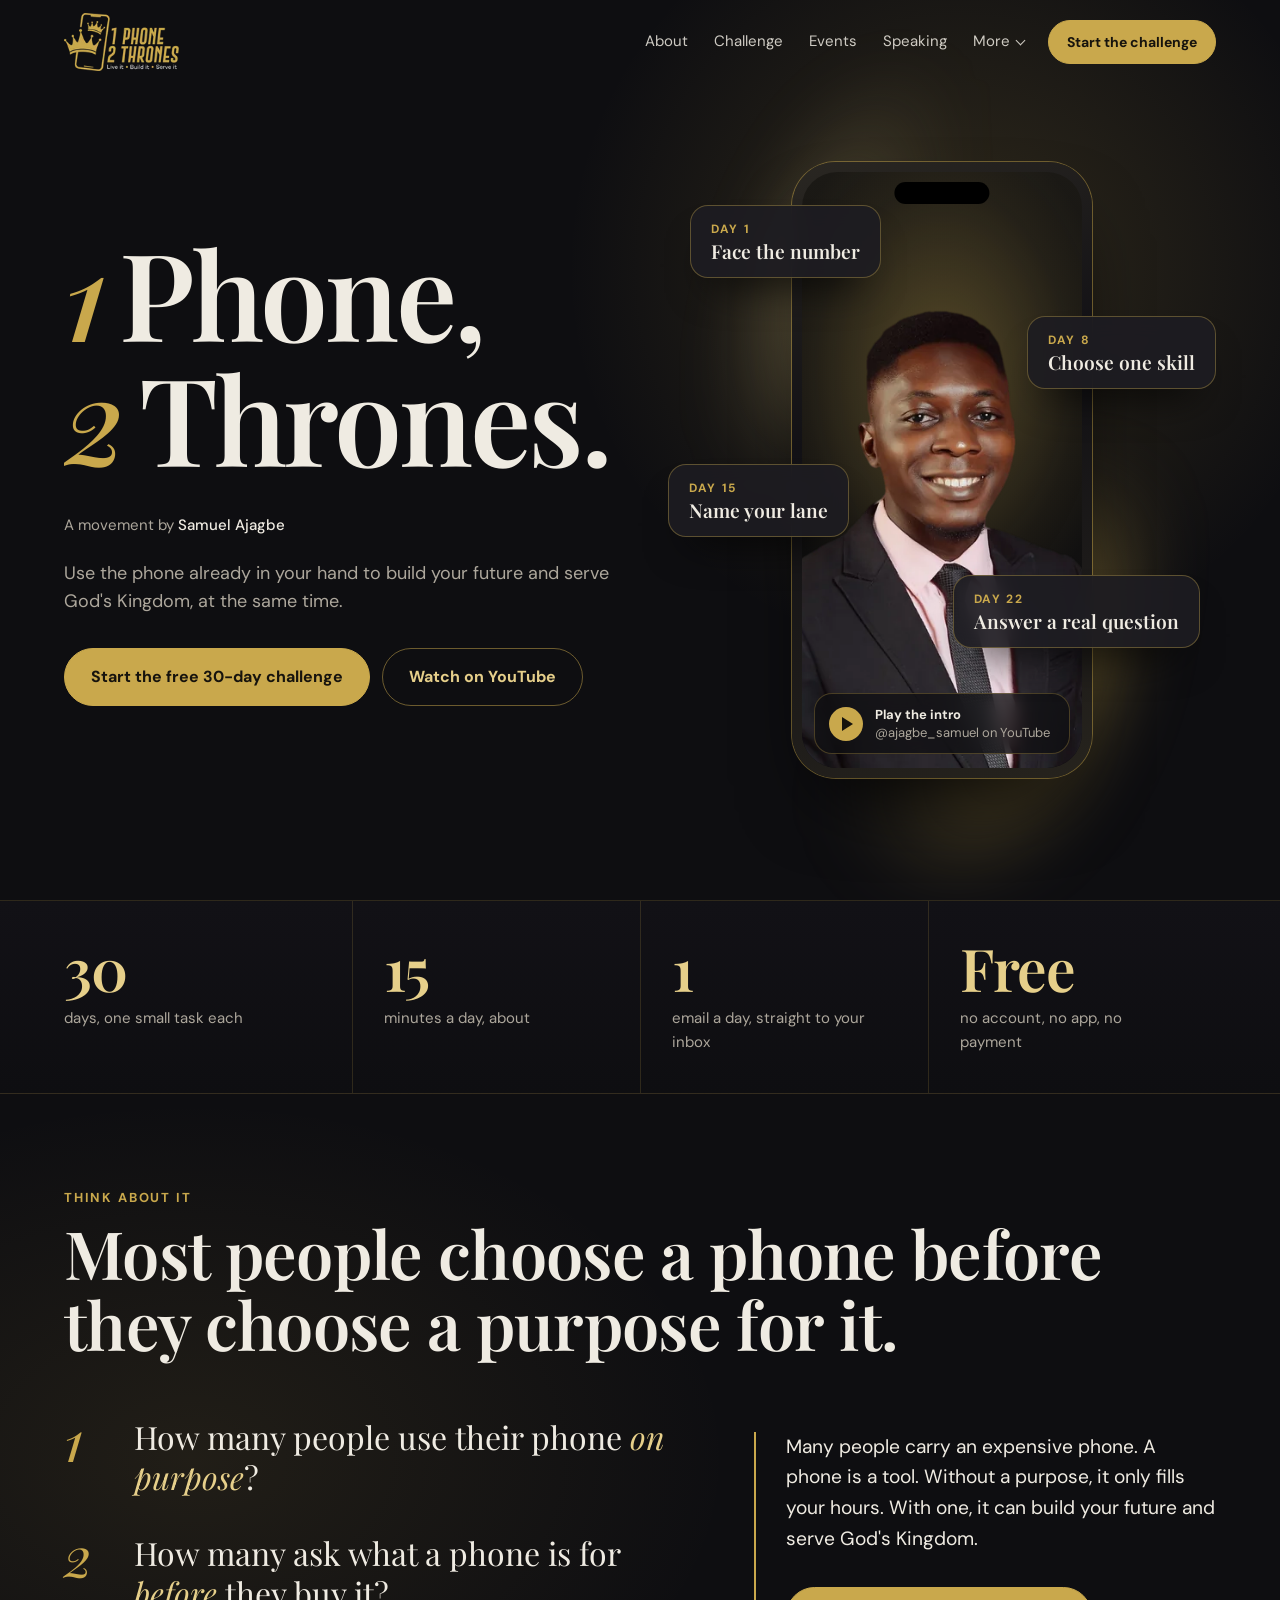
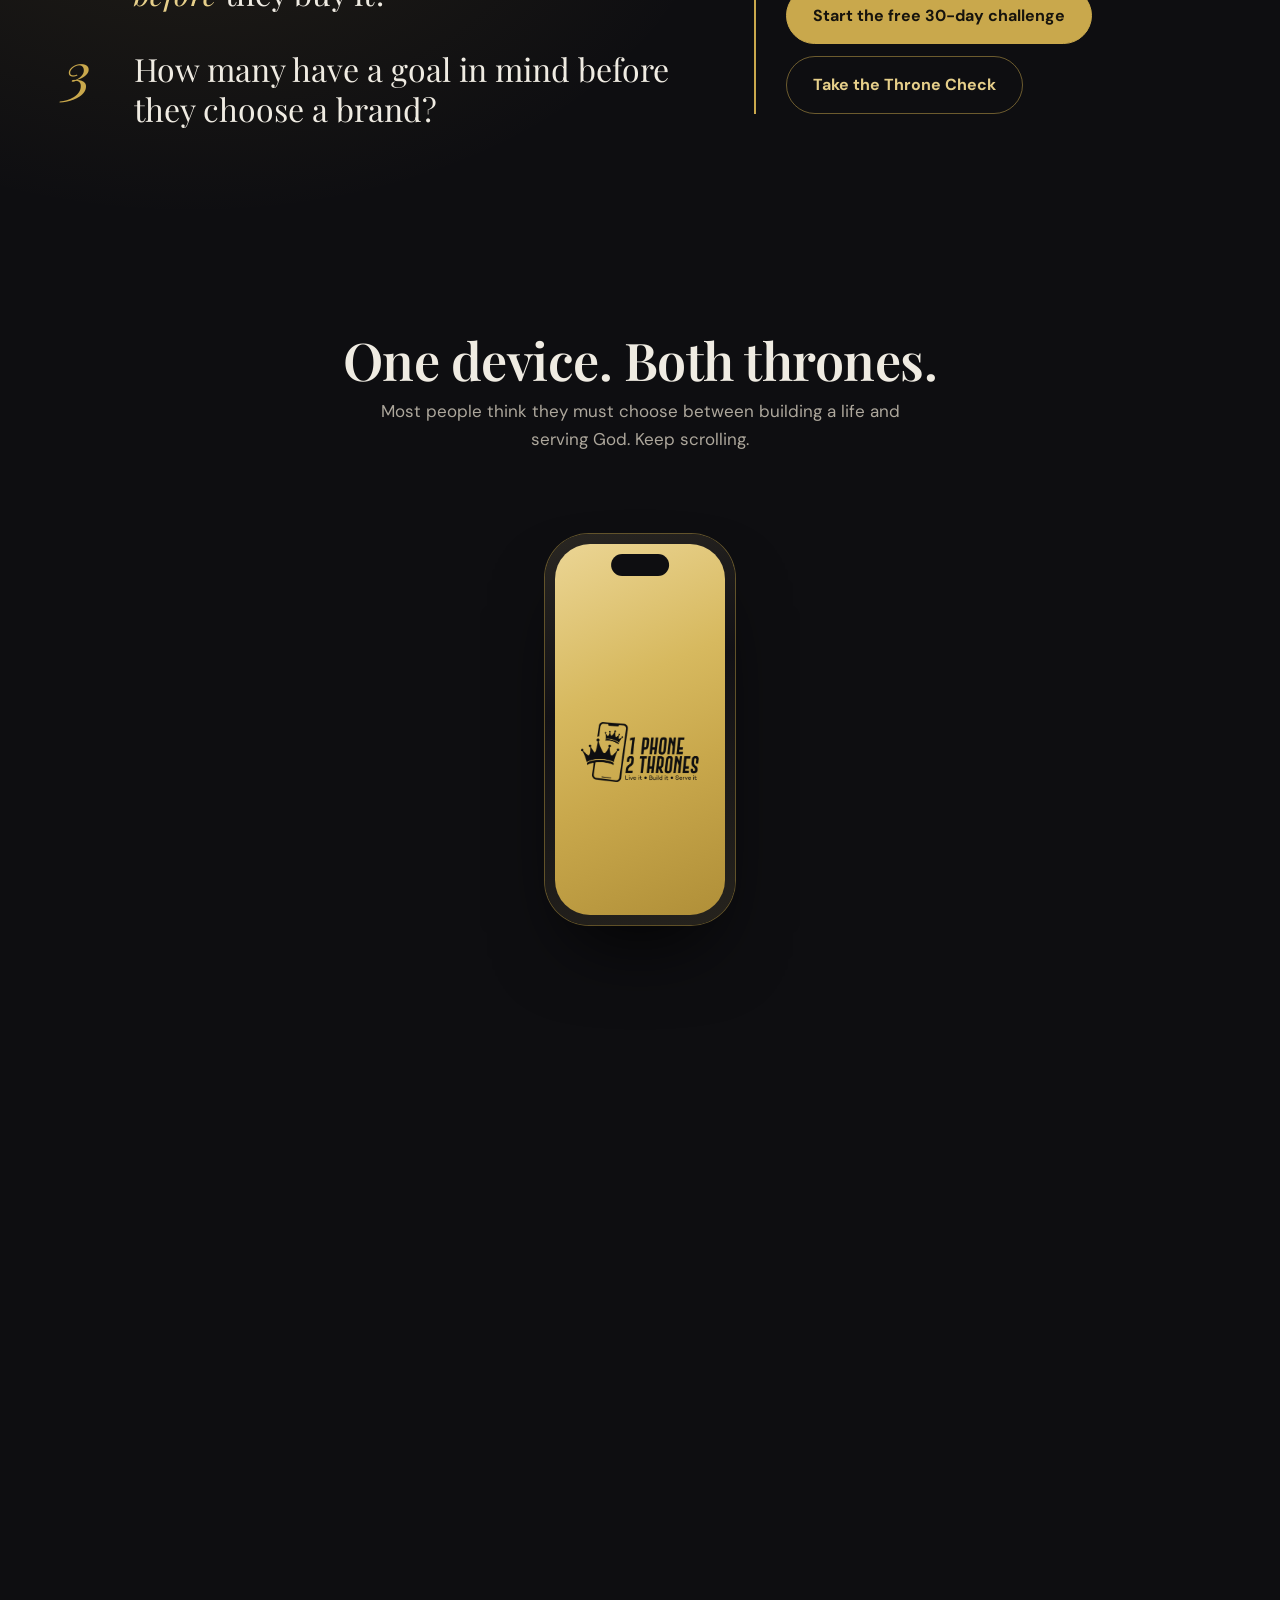
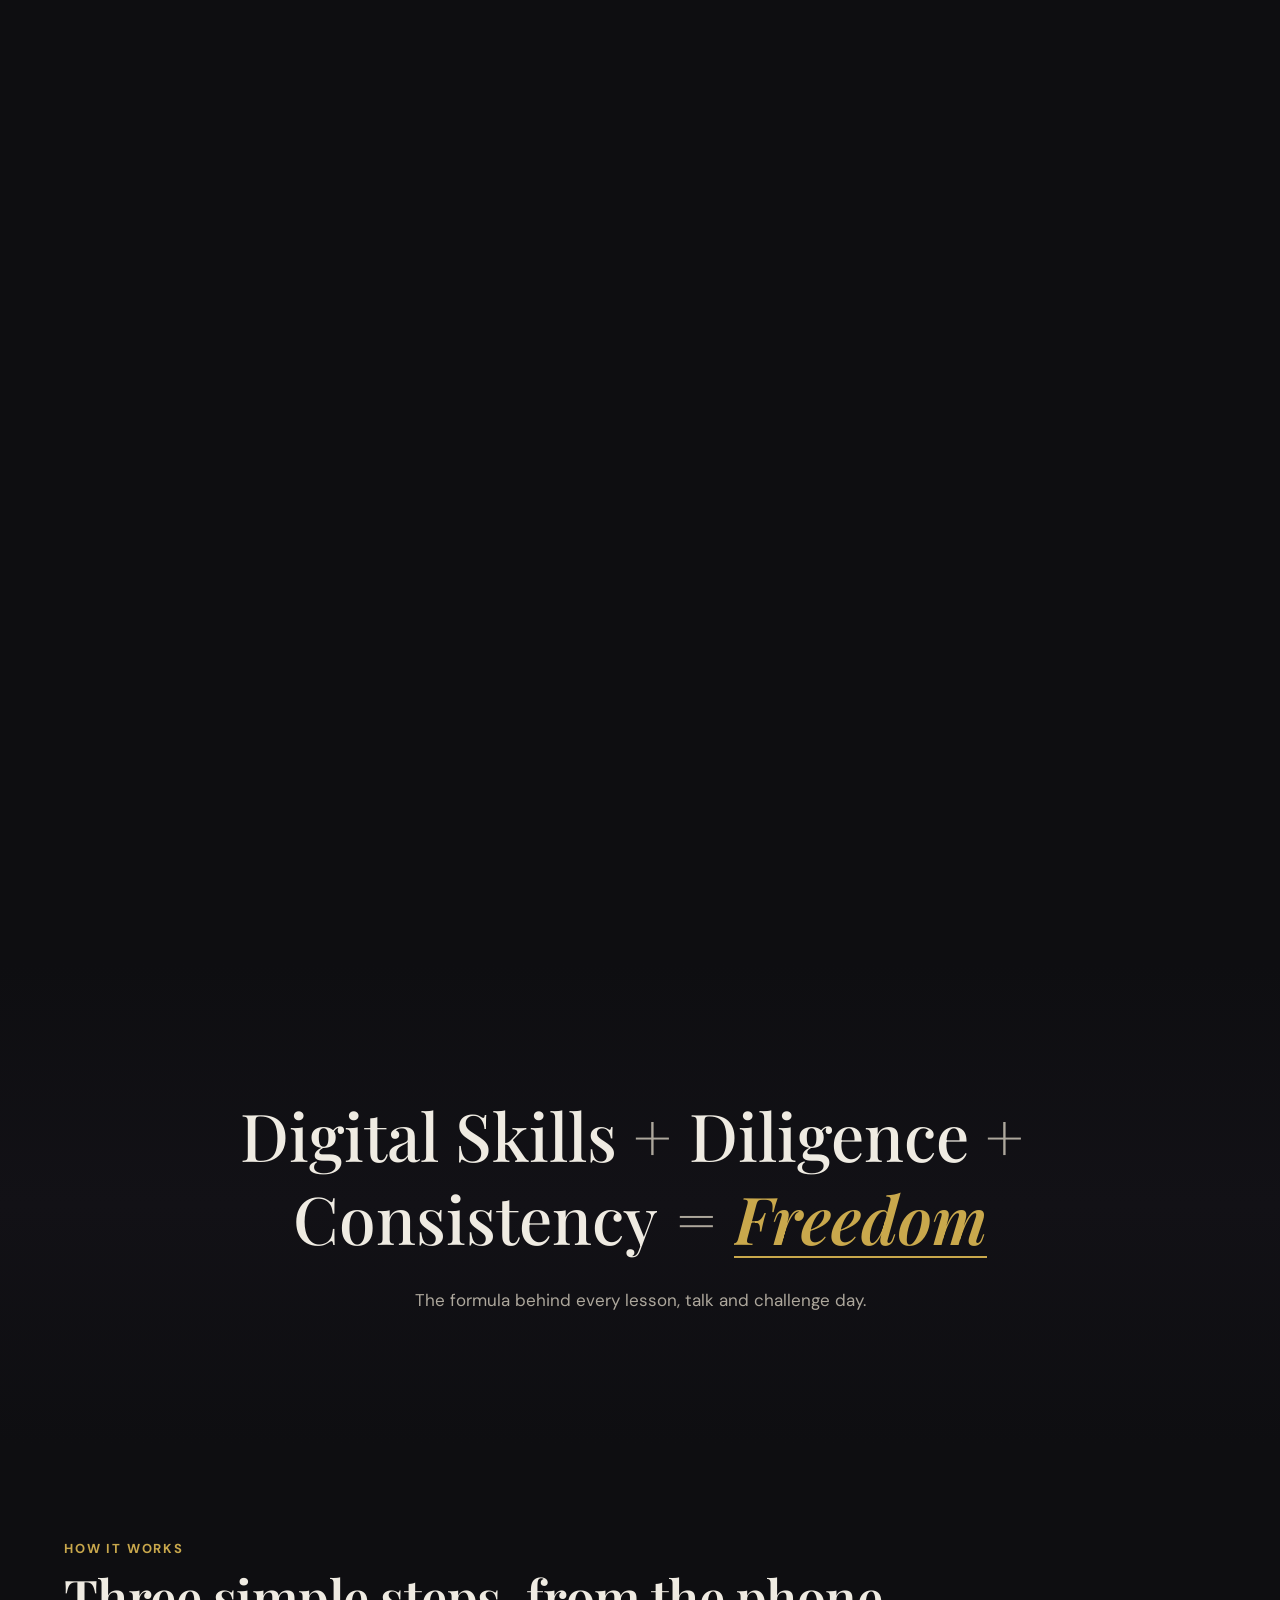
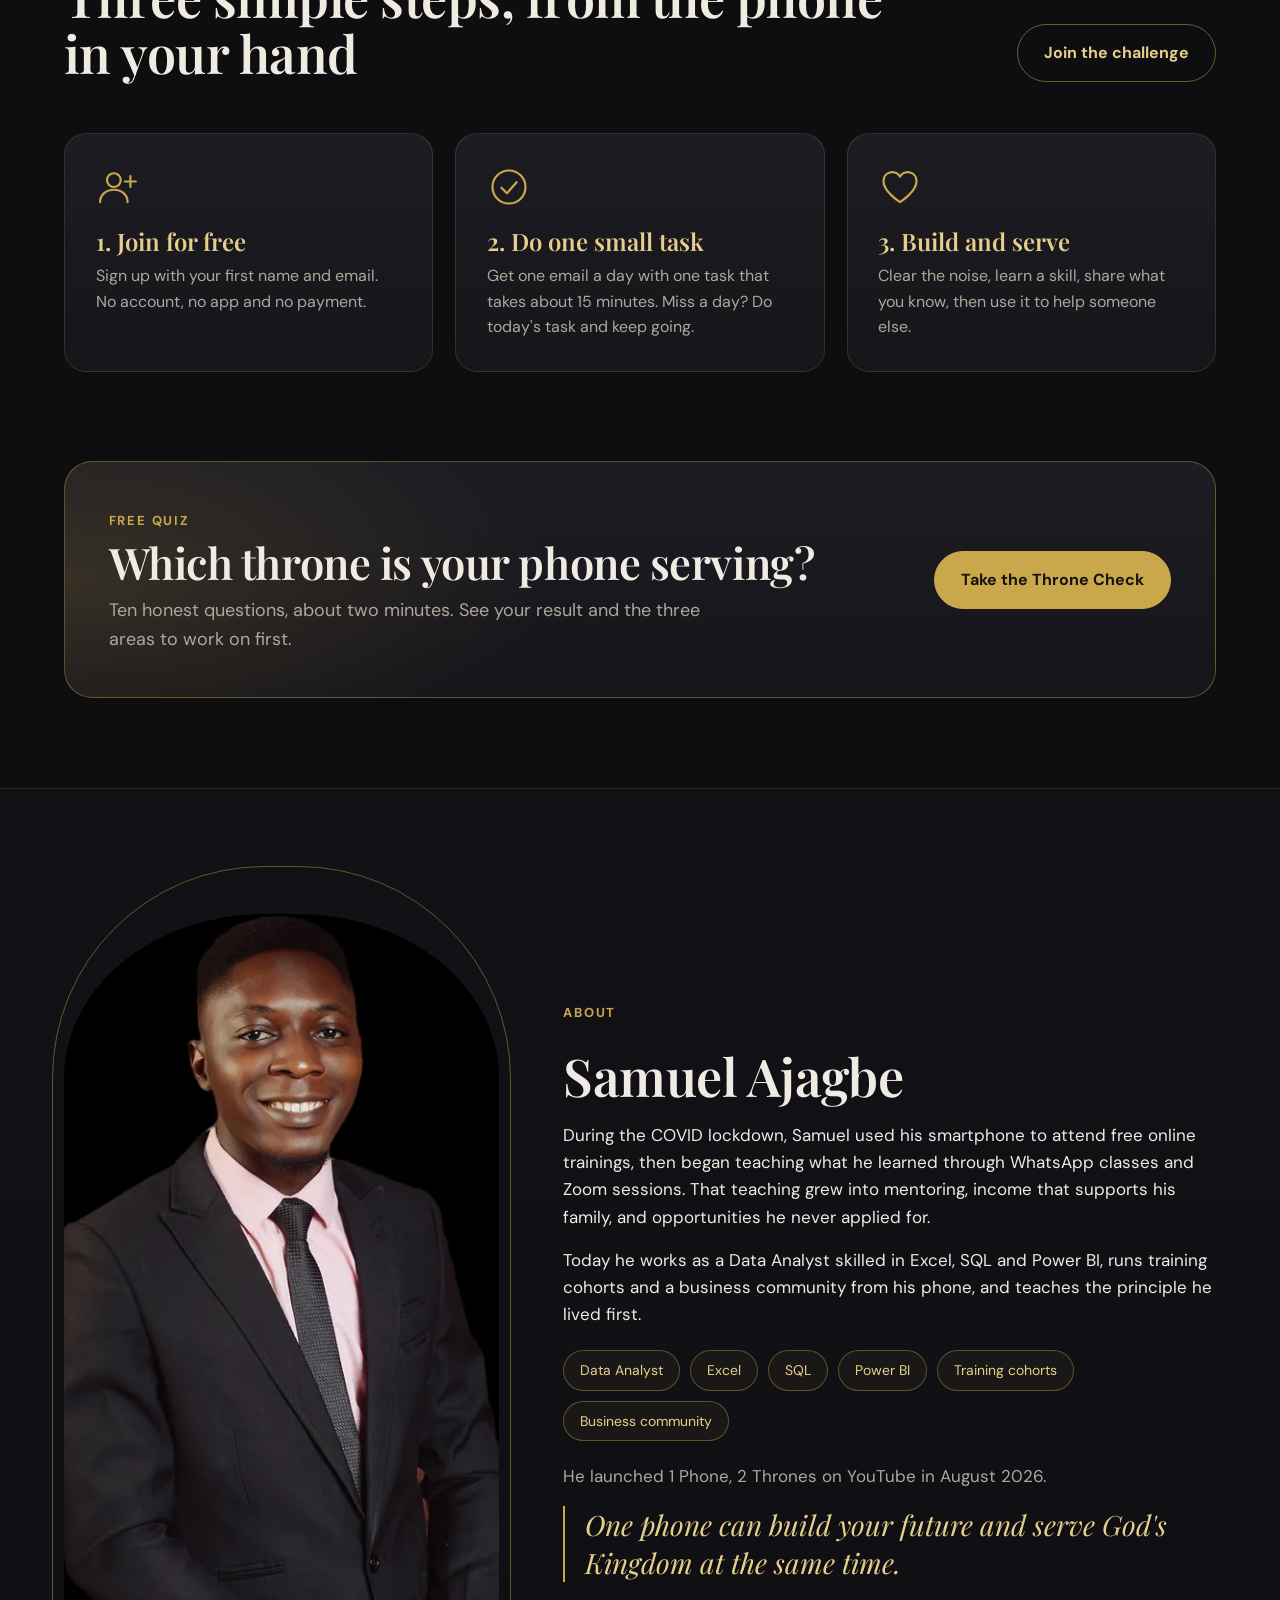
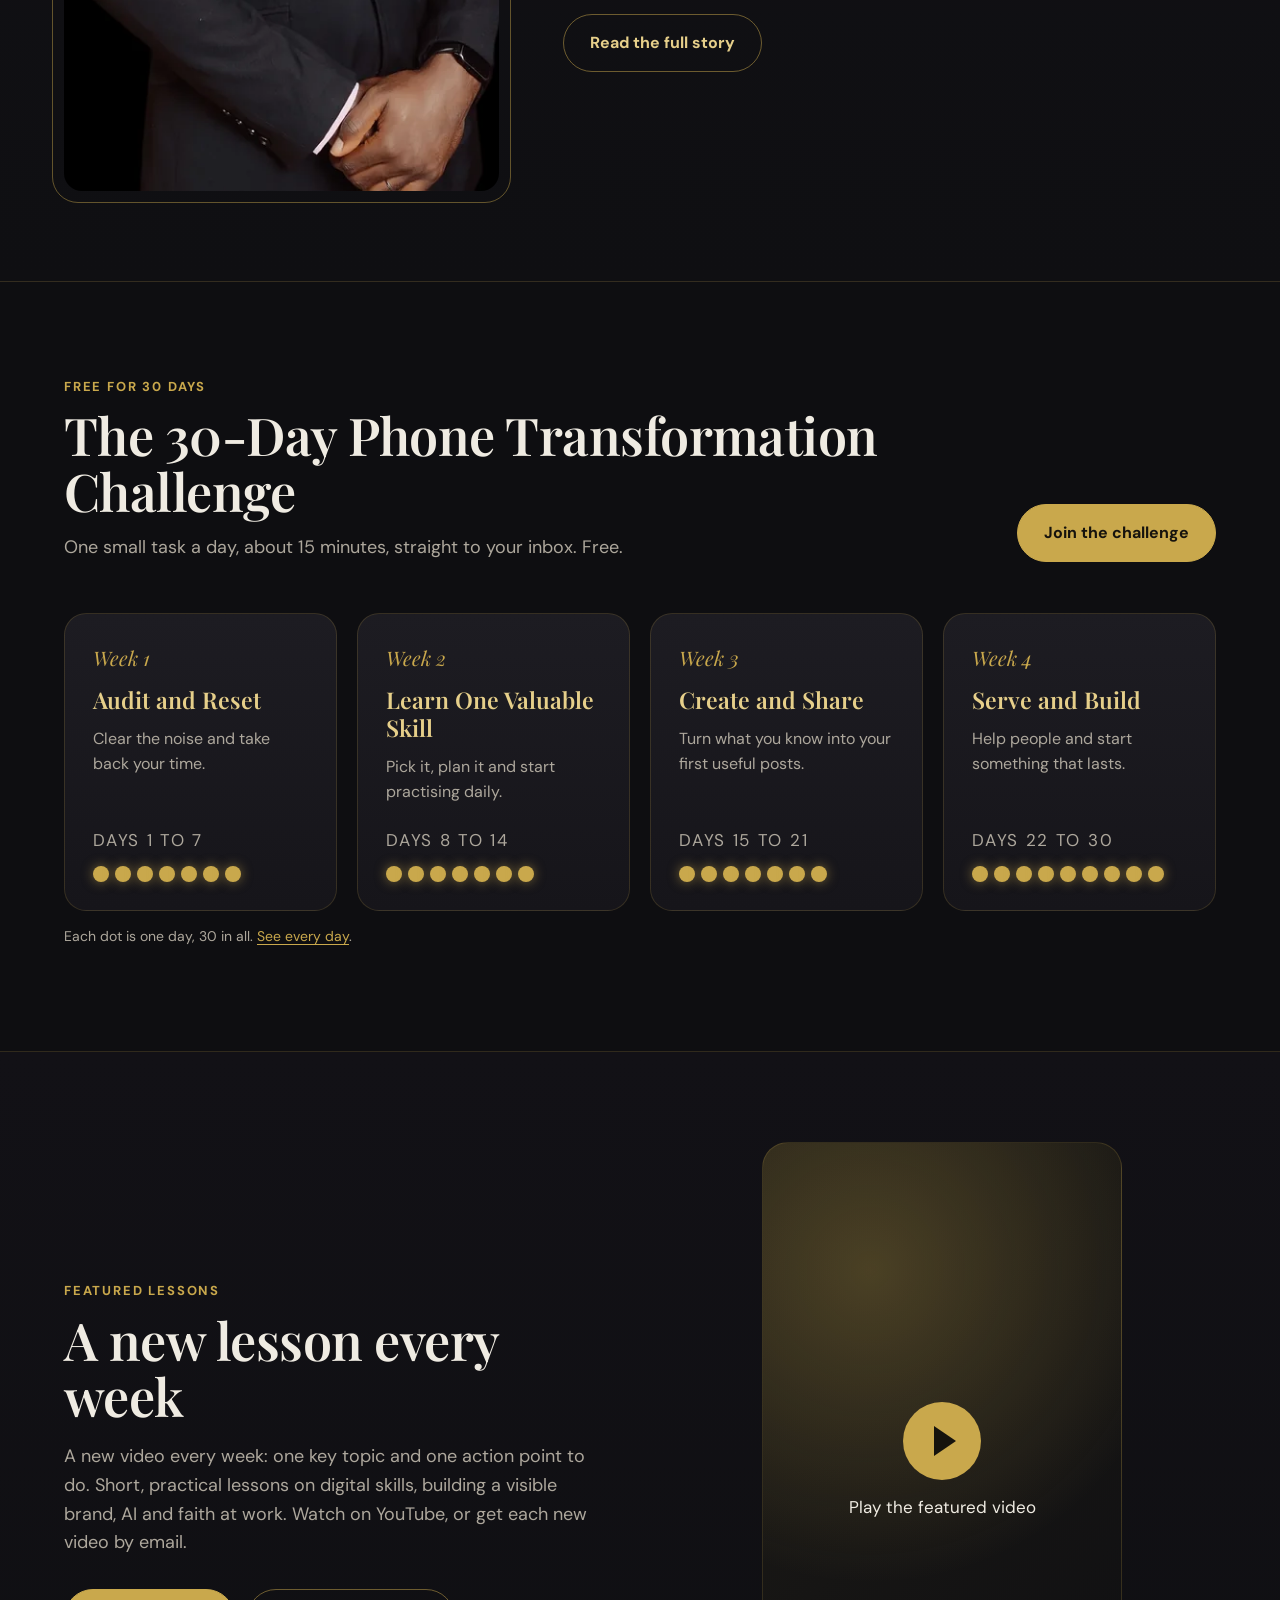
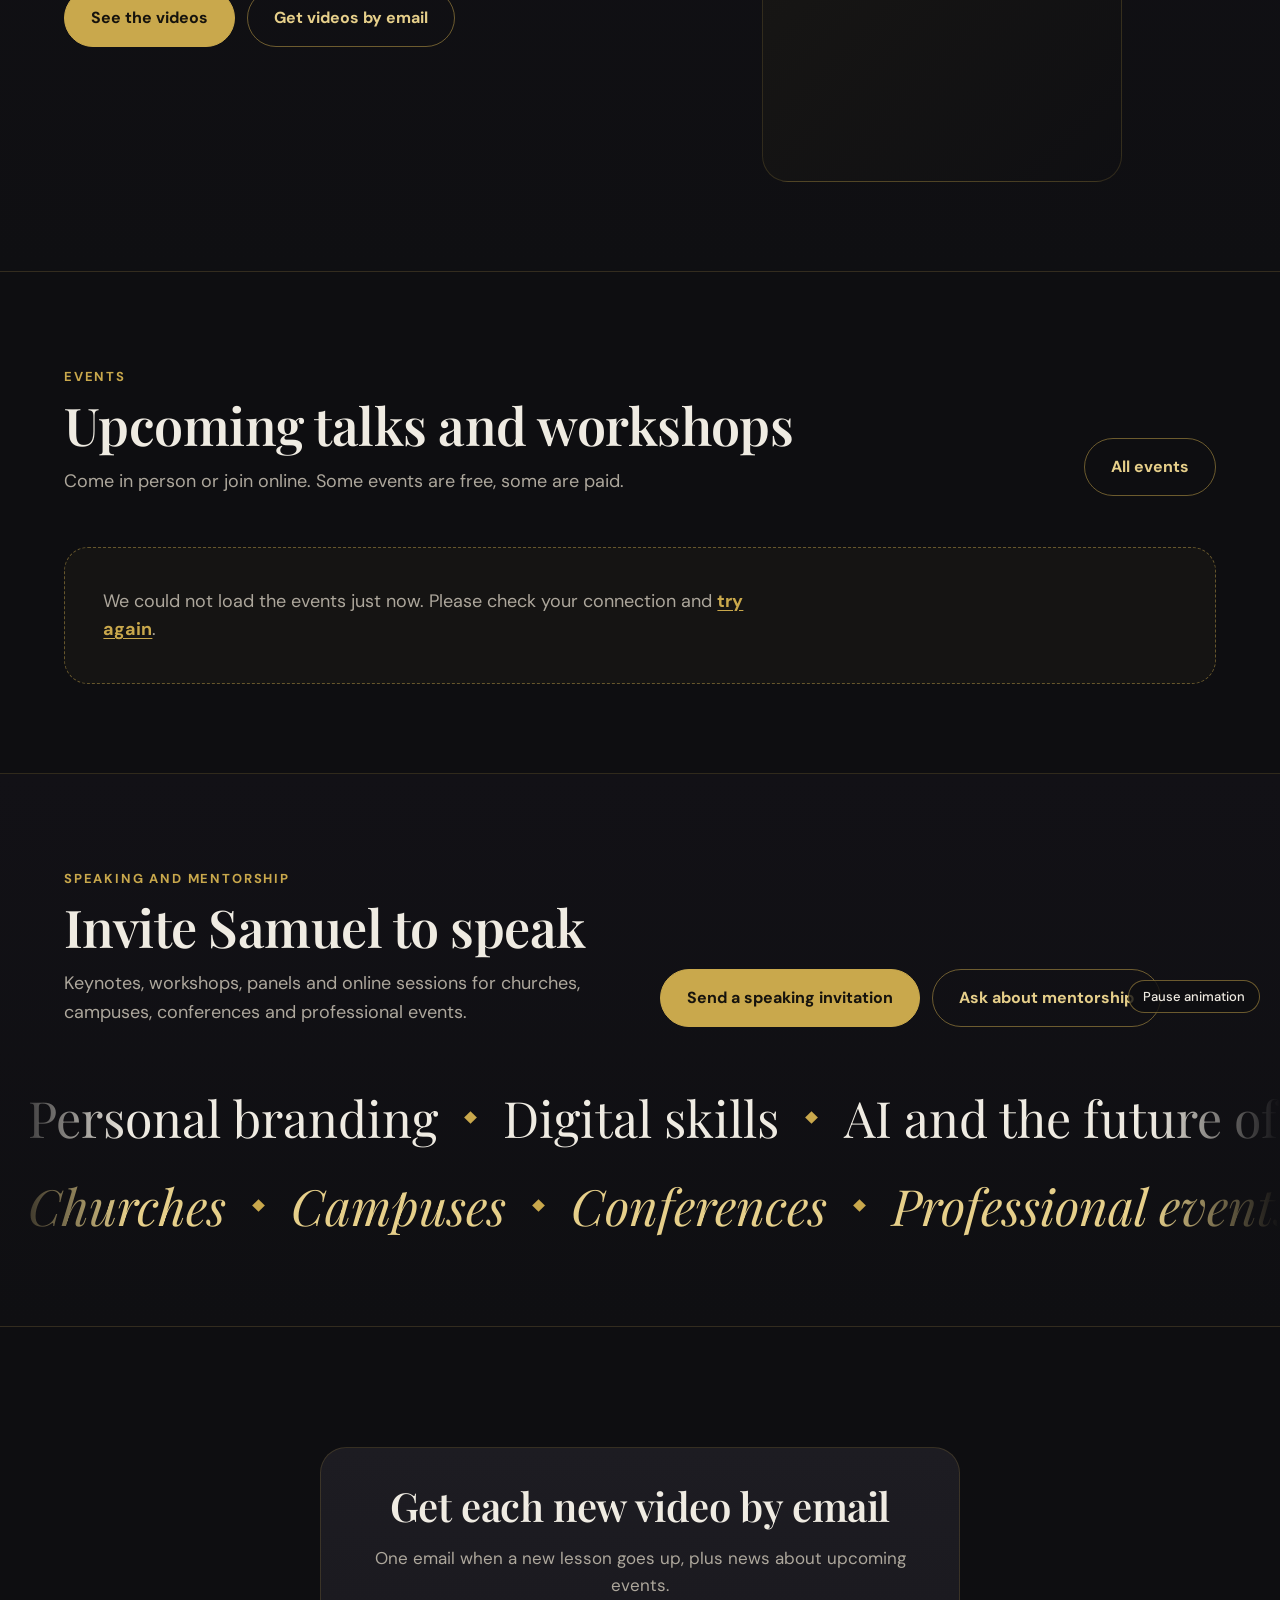
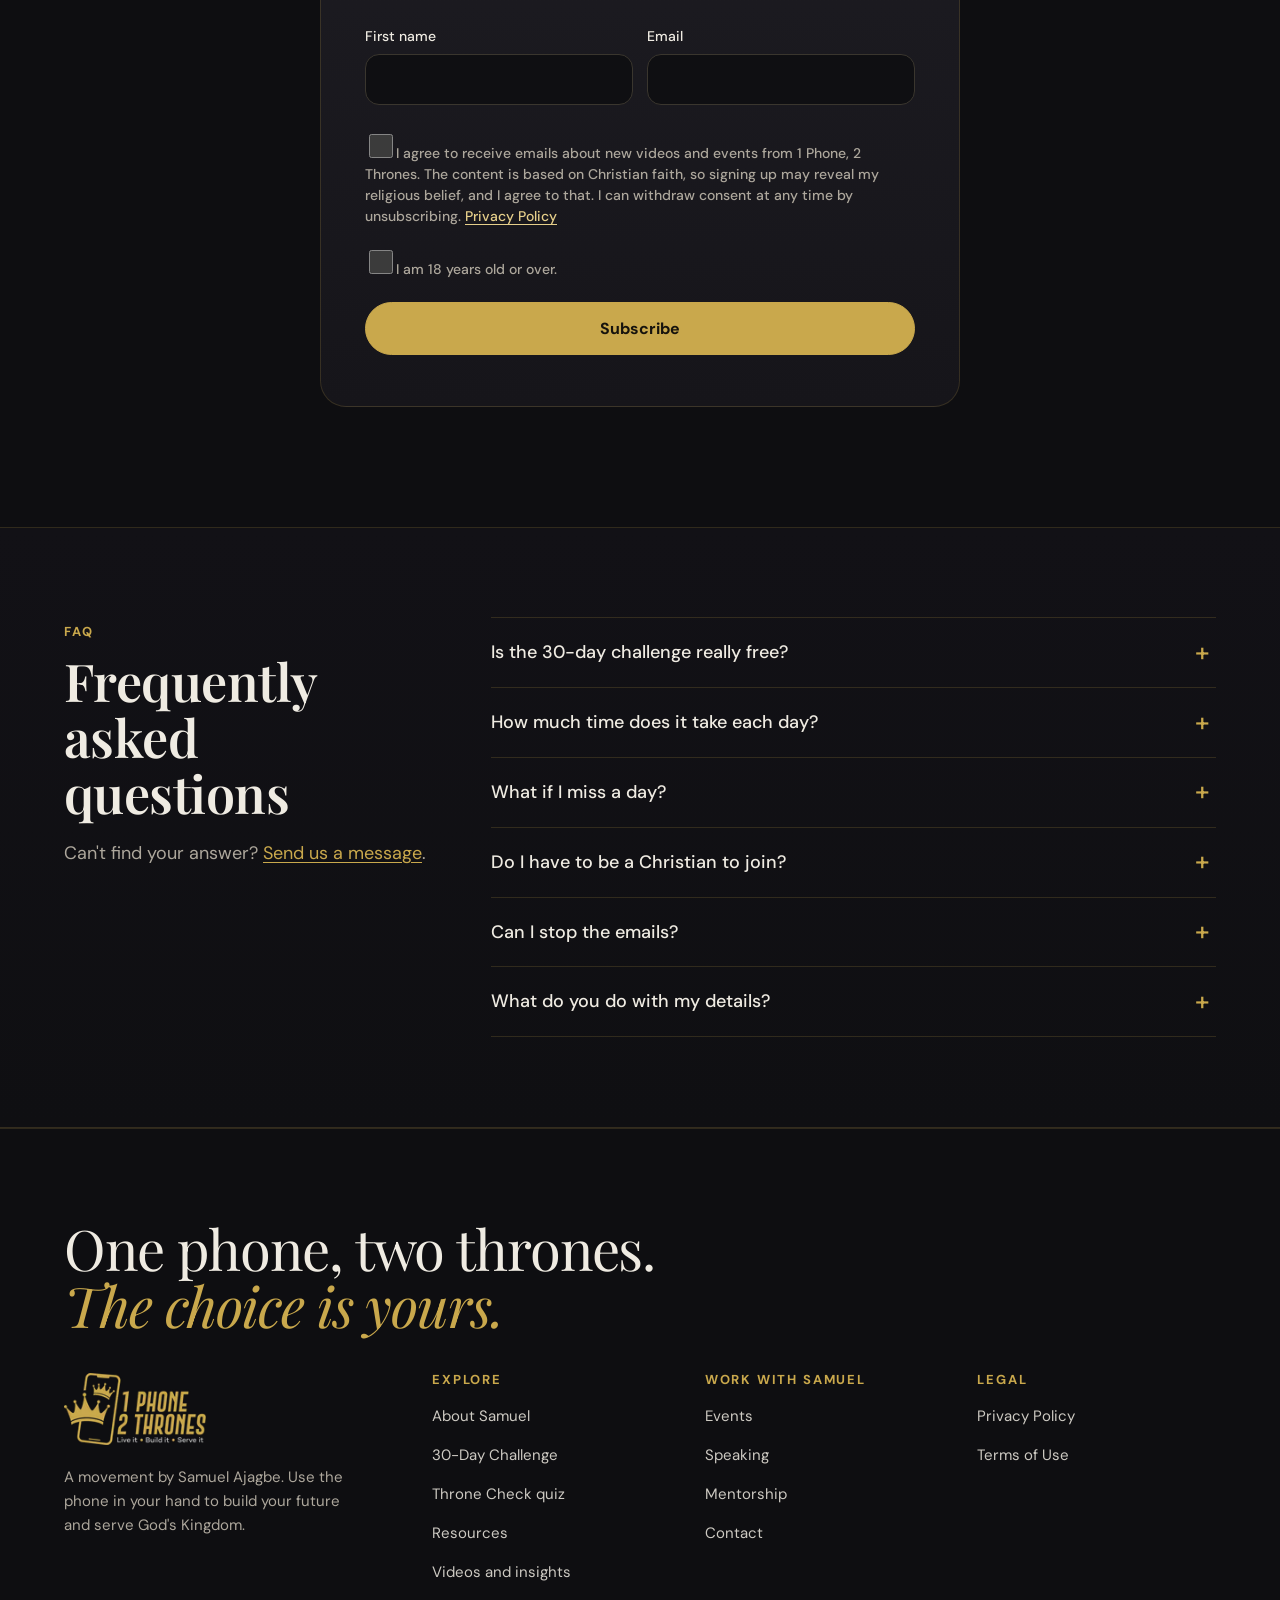
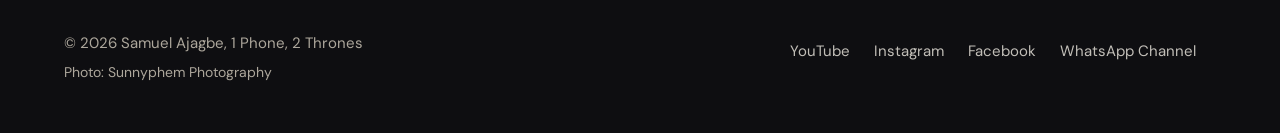
==== commit 01d4e637: "Data-protection update: 18+ tick, consent v2, free quiz breakdown, new privacy policy, WhatsApp chan" ====
--- a/index.html
+++ b/index.html
@@ -292,8 +292,10 @@
         </div>
         <div class="hp" aria-hidden="true"><label>Leave this empty<input name="website" type="text" tabindex="-1" autocomplete="off"></label></div>
         <div class="field">
-          <label class="consent"><input name="consent" type="checkbox" required aria-describedby="err-consent" data-msg="Tick the box to continue."><span>I agree to receive emails about new videos and events from 1 Phone, 2 Thrones. I can unsubscribe at any time. <a href="/privacy">Privacy Policy</a></span></label>
+          <label class="consent"><input name="consent" type="checkbox" required aria-describedby="err-consent" data-msg="Tick the box to continue."><span>I agree to receive emails about new videos and events from 1 Phone, 2 Thrones. The content is based on Christian faith, so signing up may reveal my religious belief, and I agree to that. I can withdraw consent at any time by unsubscribing. <a href="/privacy">Privacy Policy</a></span></label>
           <p class="err" id="err-consent"></p>
+          <label class="consent"><input name="adult" type="checkbox" required aria-describedby="err-adult" data-msg="Please confirm that you are 18 or over."><span>I am 18 years old or over.</span></label>
+          <p class="err" id="err-adult"></p>
         </div>
         <button class="btn solid" type="submit">Subscribe</button>
         <p class="msg" role="status" aria-live="polite"></p>
@@ -372,6 +374,7 @@
         <a href="https://www.youtube.com/@ajagbe_samuel" target="_blank" rel="noopener">YouTube<span class="sr-only"> (opens in a new tab)</span></a>
         <a href="https://www.instagram.com/ajagbesamuelolajide" target="_blank" rel="noopener">Instagram<span class="sr-only"> (opens in a new tab)</span></a>
         <a href="https://www.facebook.com/ajagbesamuelolajide" target="_blank" rel="noopener">Facebook<span class="sr-only"> (opens in a new tab)</span></a>
+        <a href="https://whatsapp.com/channel/0029VbE4adbIXnlljjpR1I0Y" target="_blank" rel="noopener">WhatsApp Channel<span class="sr-only"> (opens in a new tab)</span></a>
       </div>
     </div>
   </div>
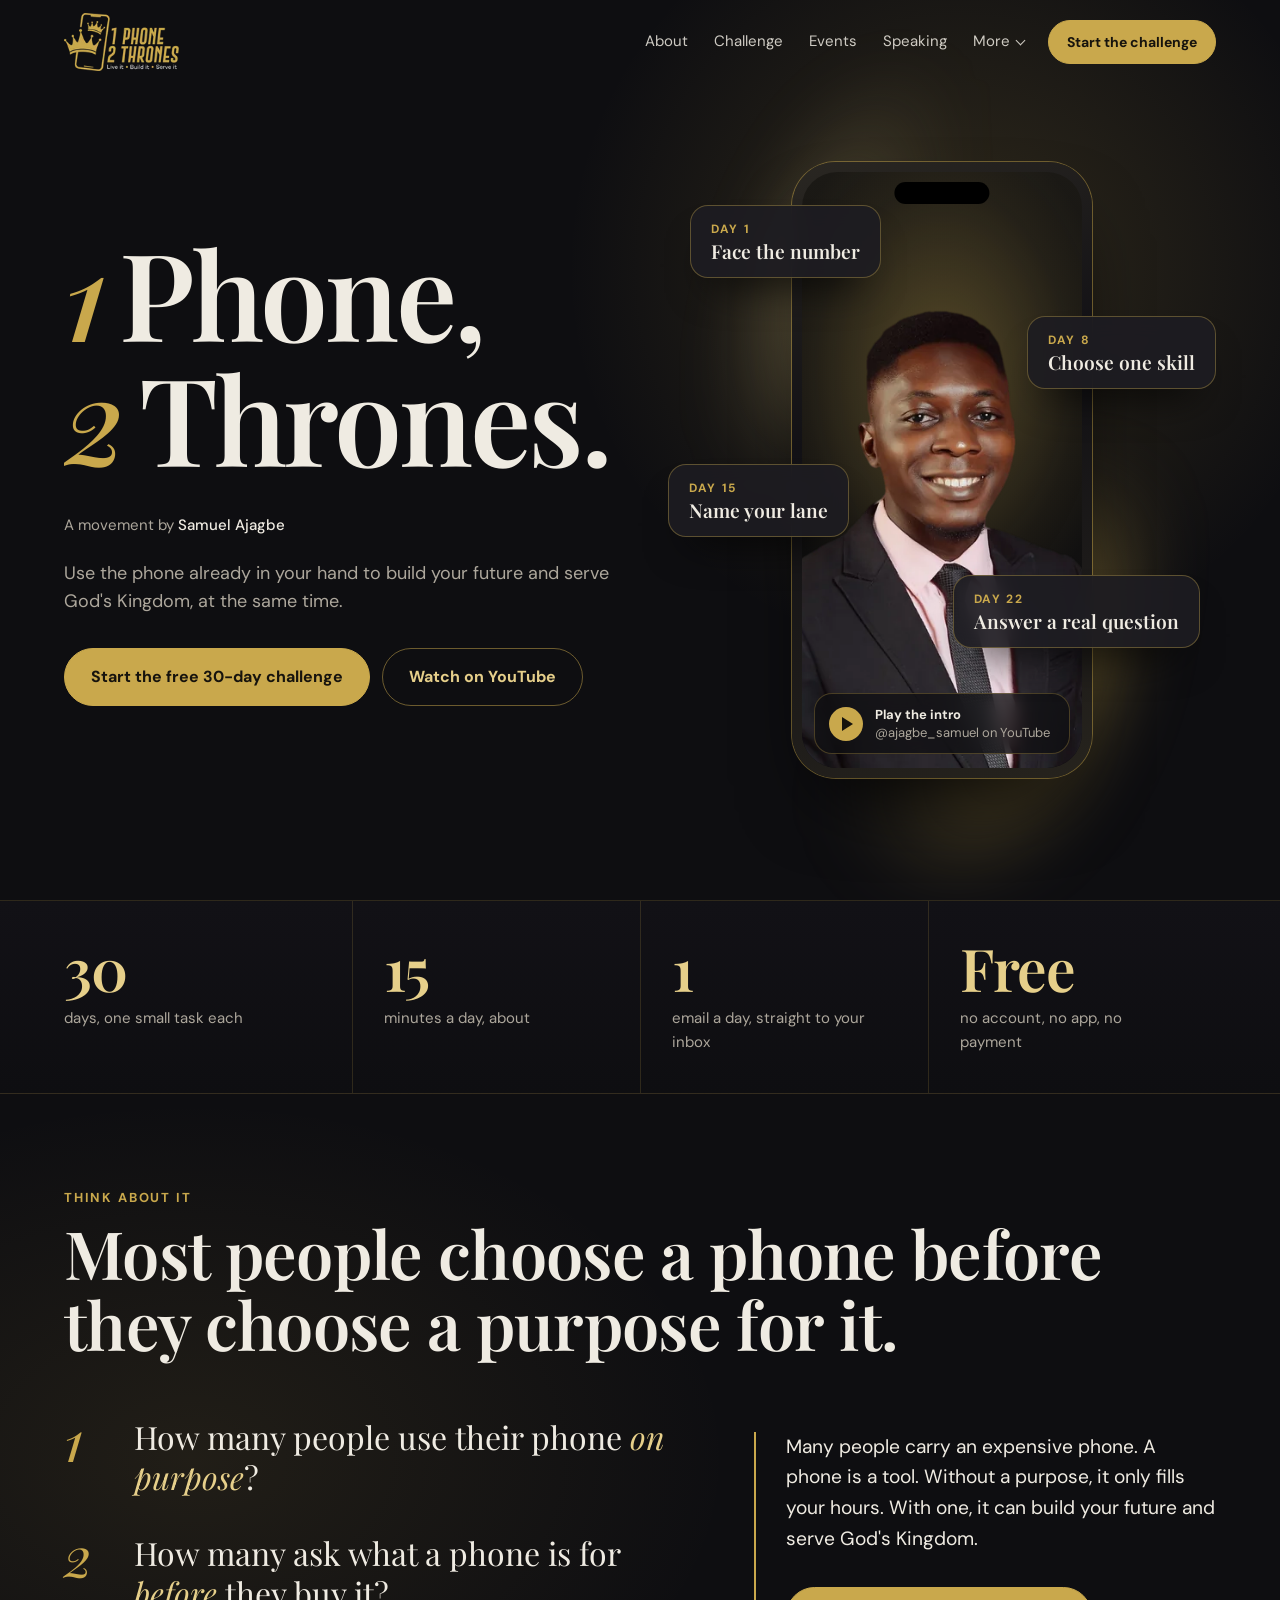
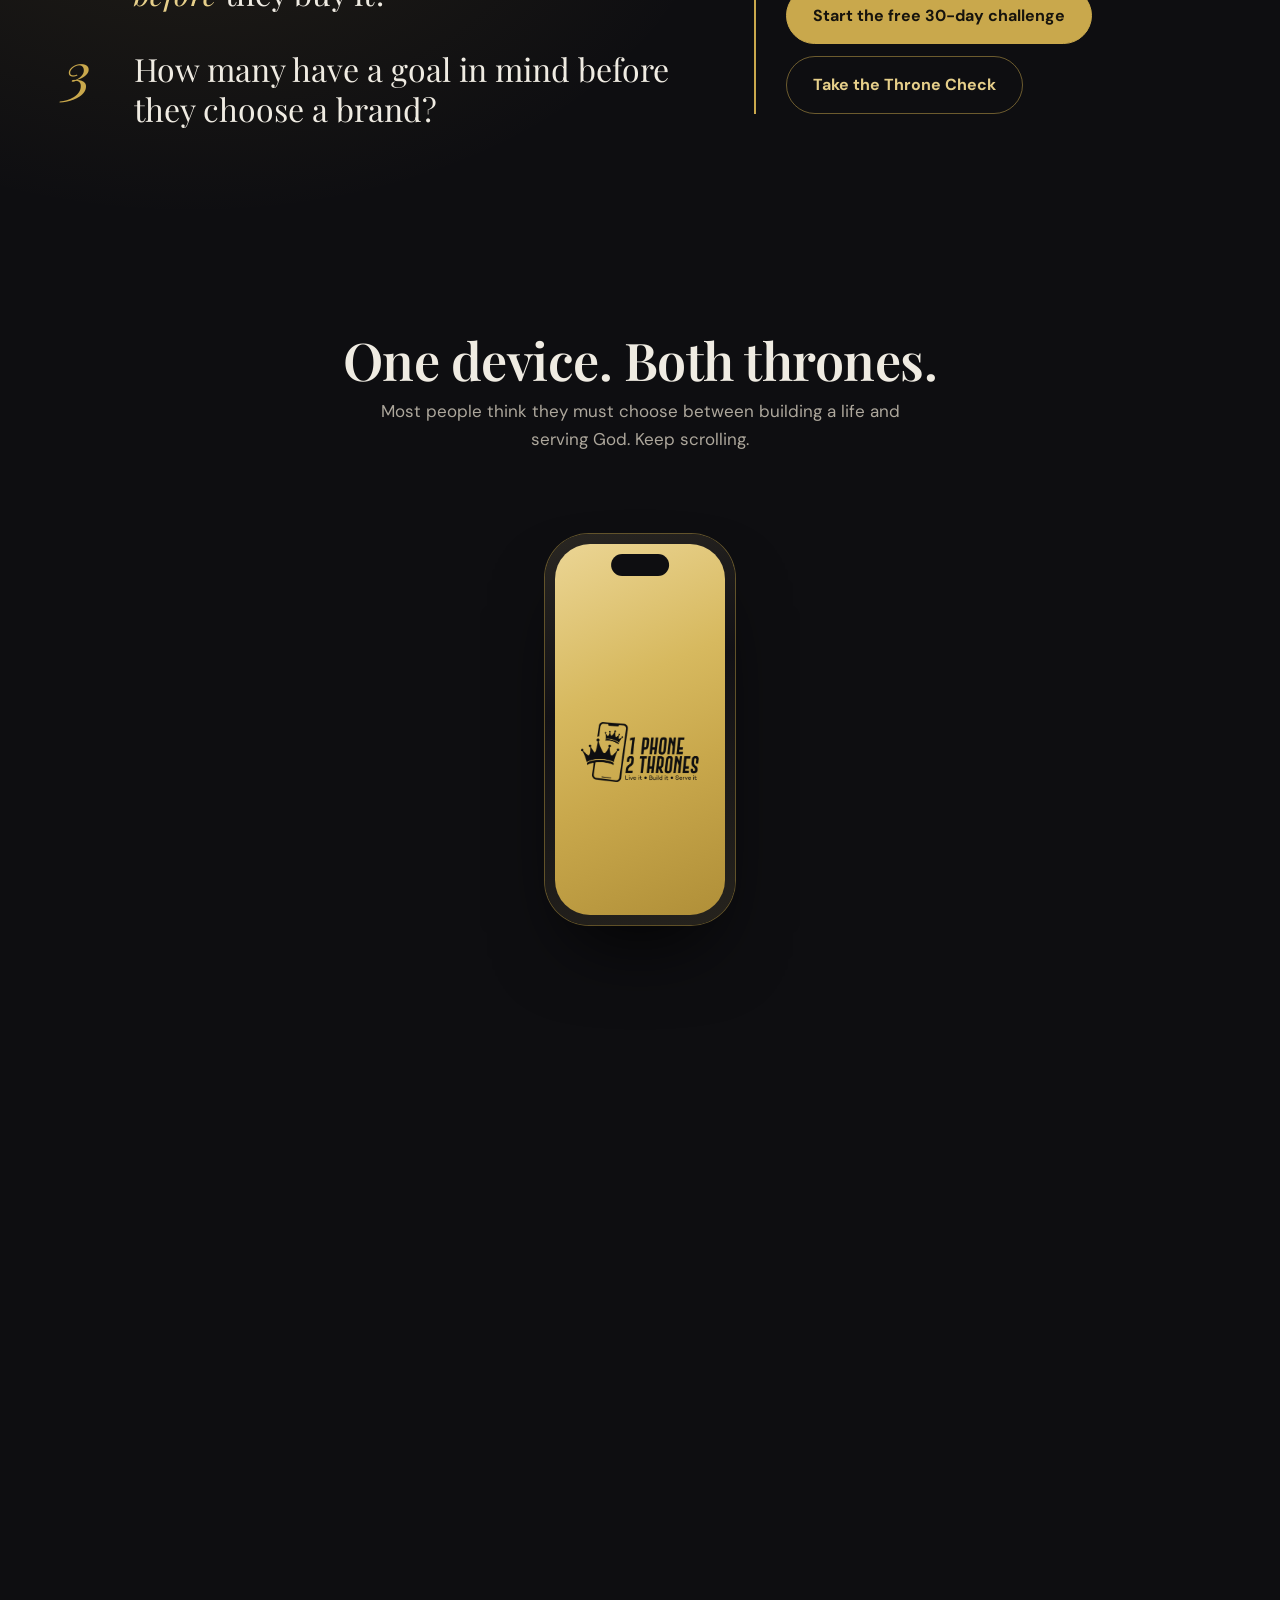
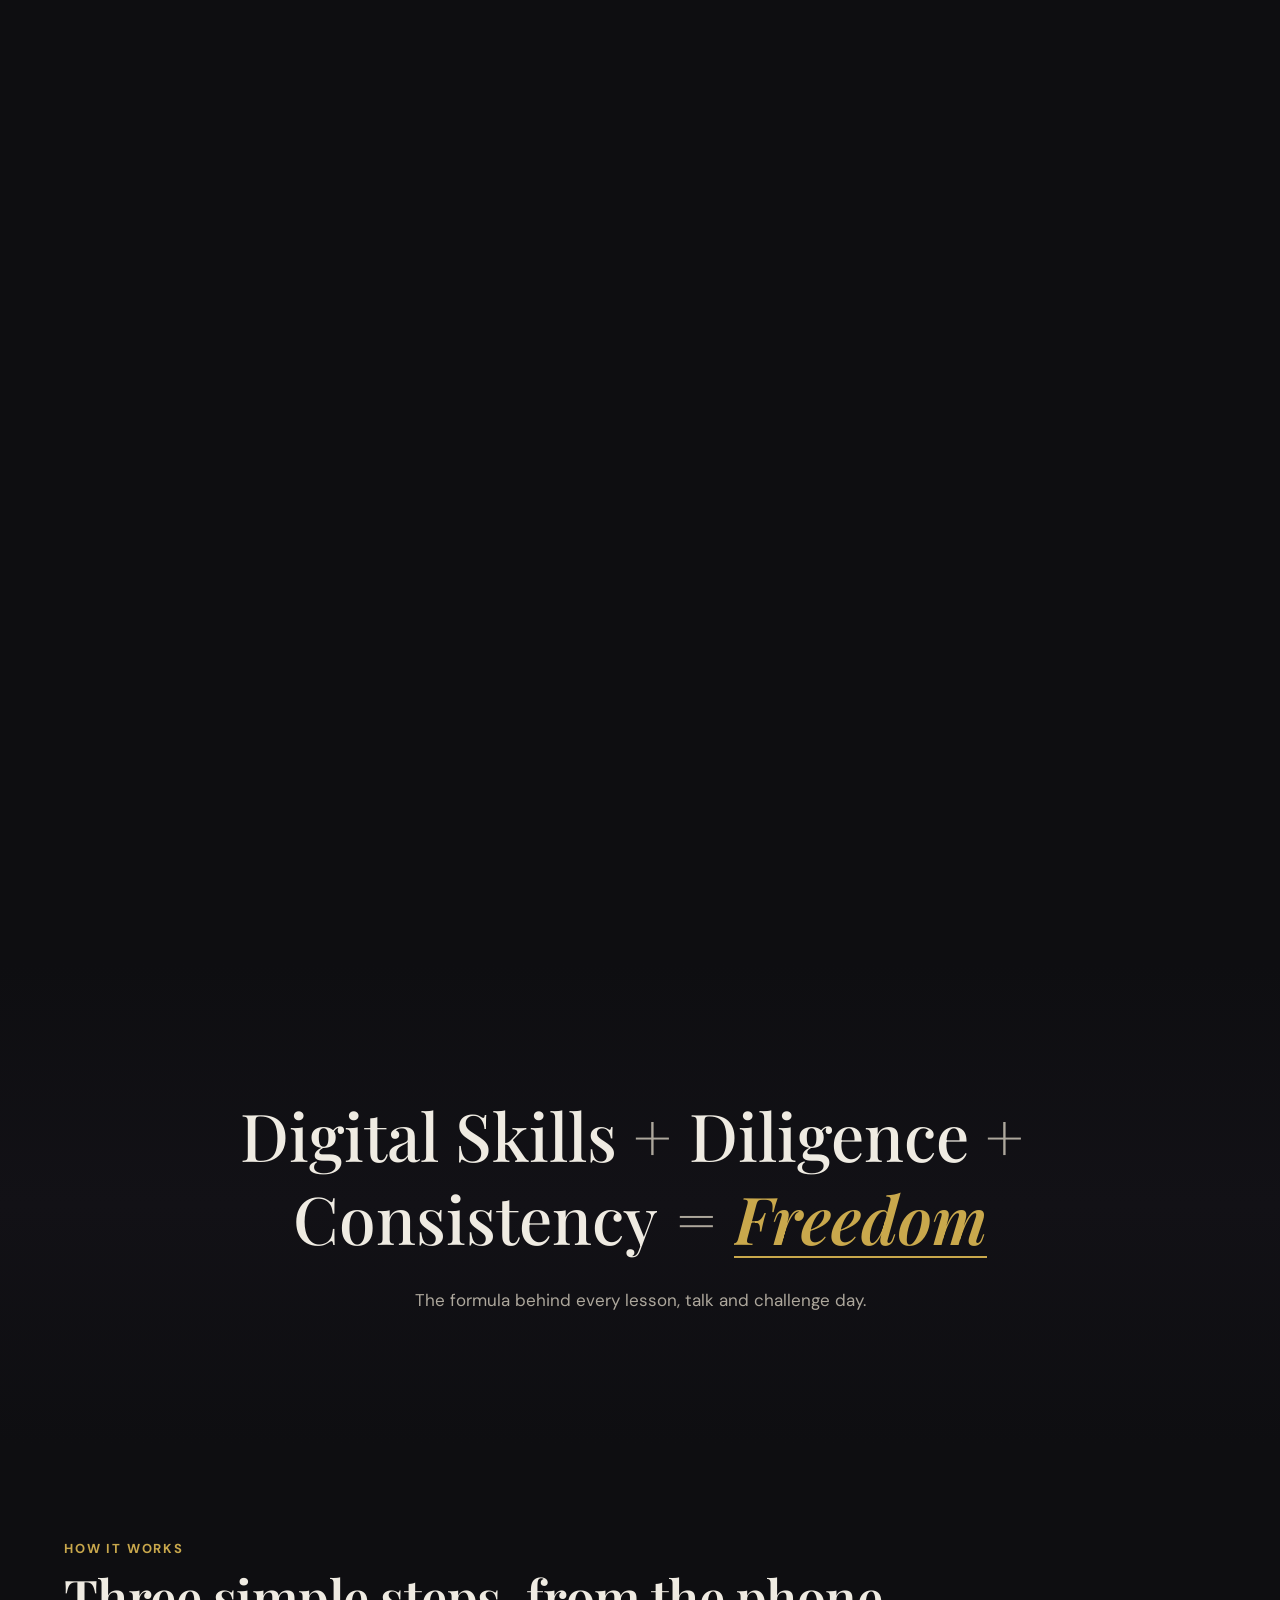
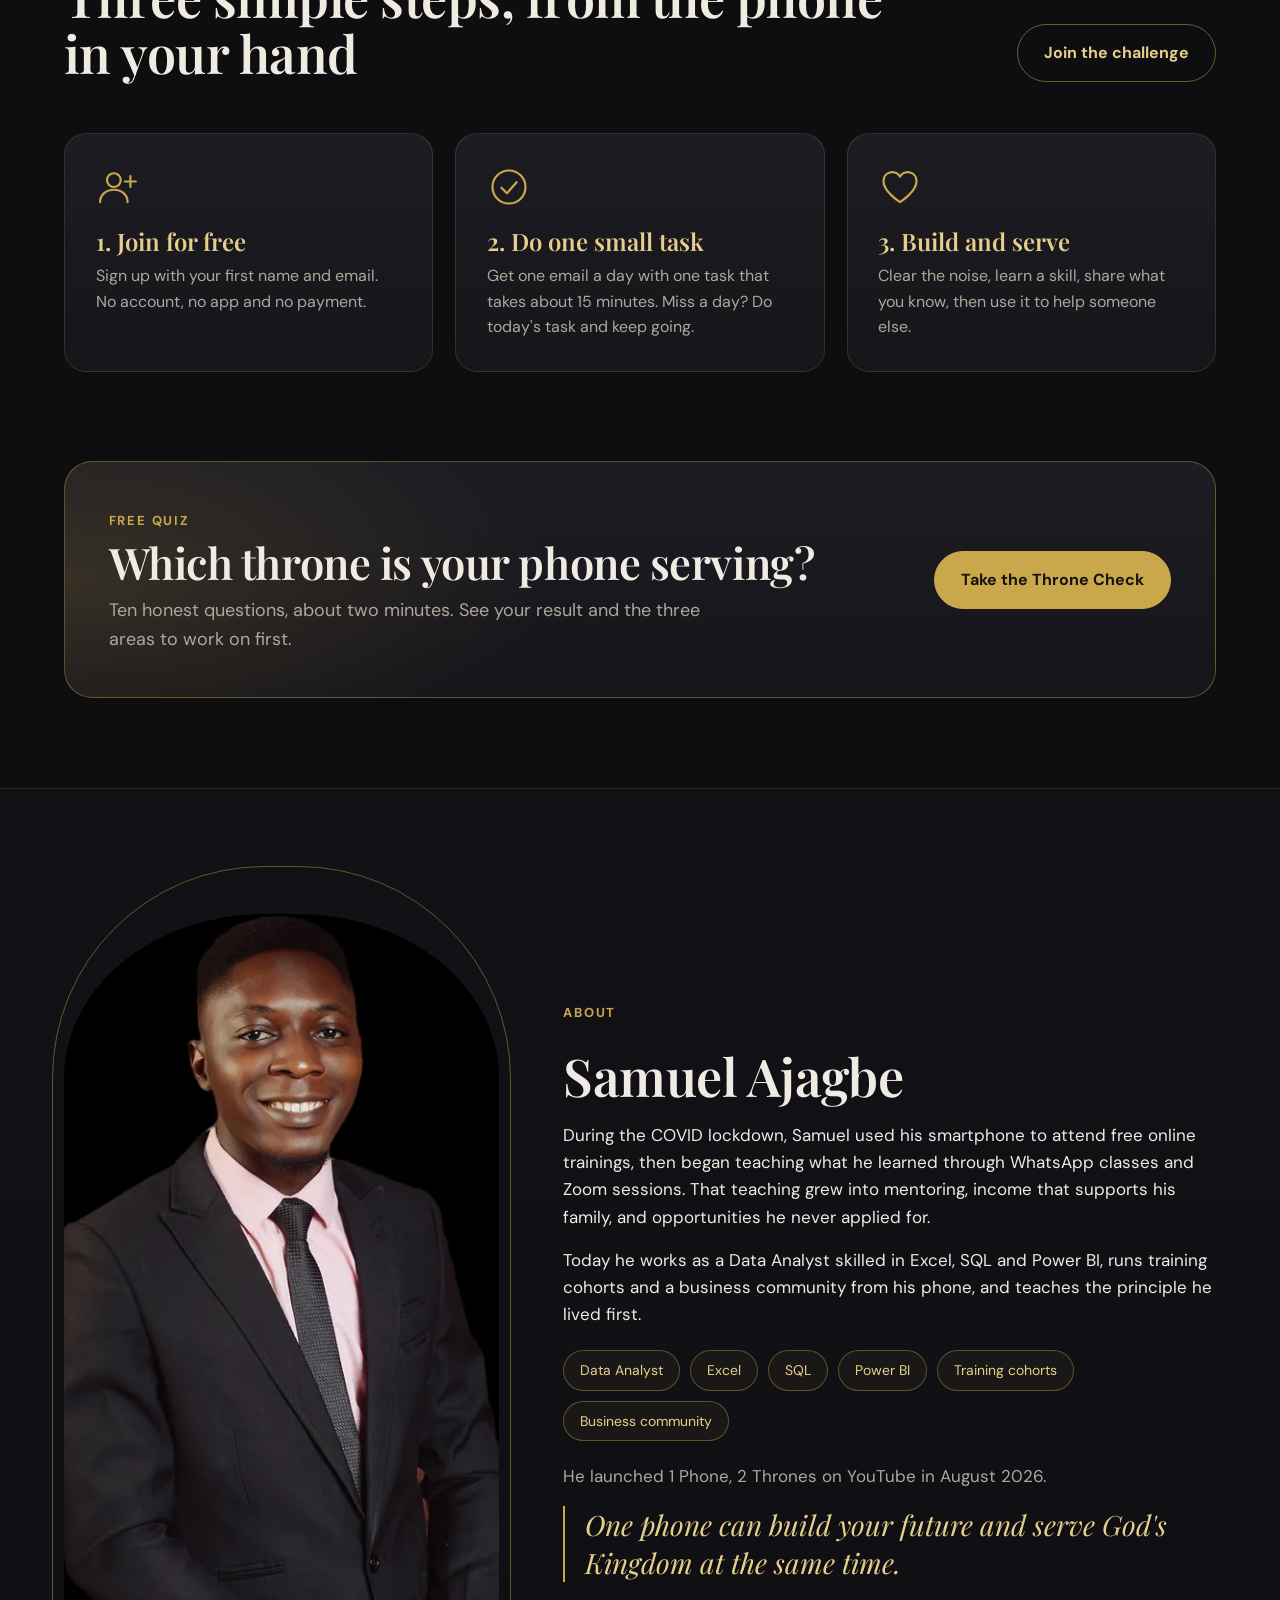
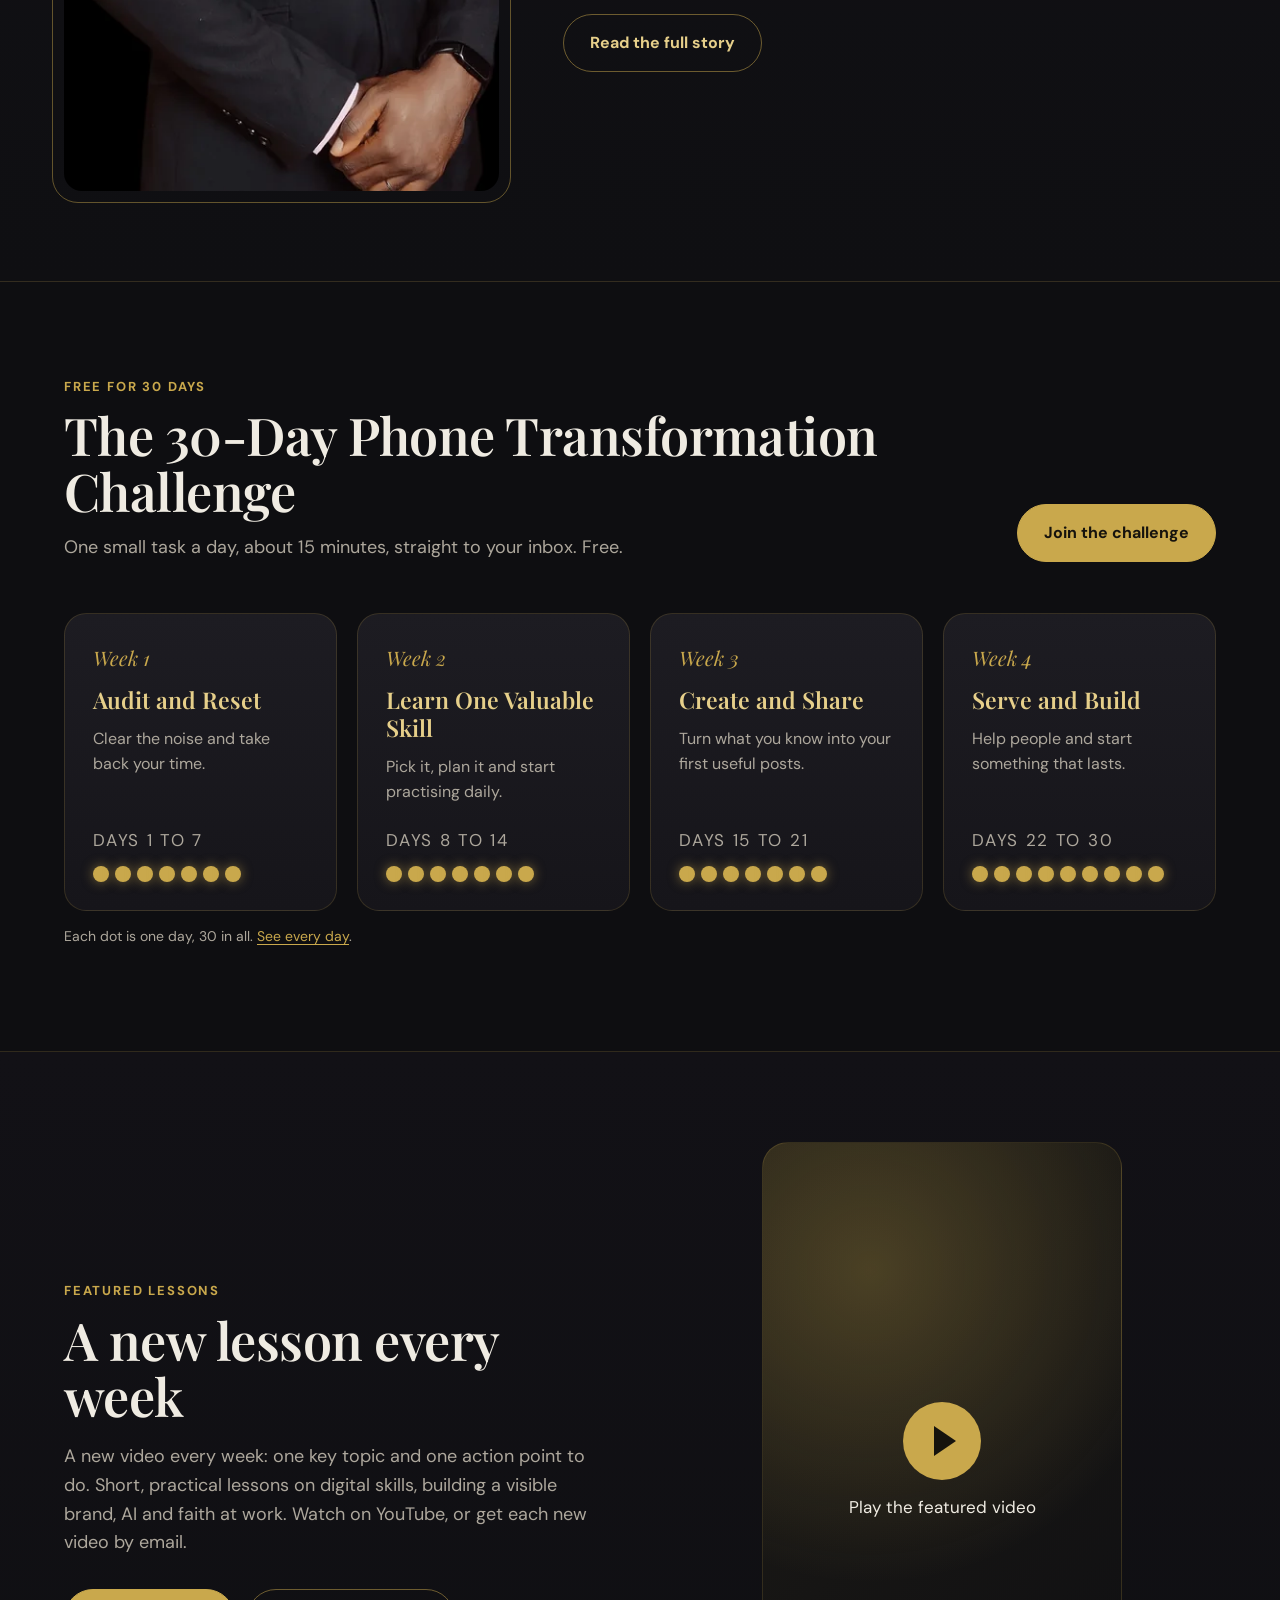
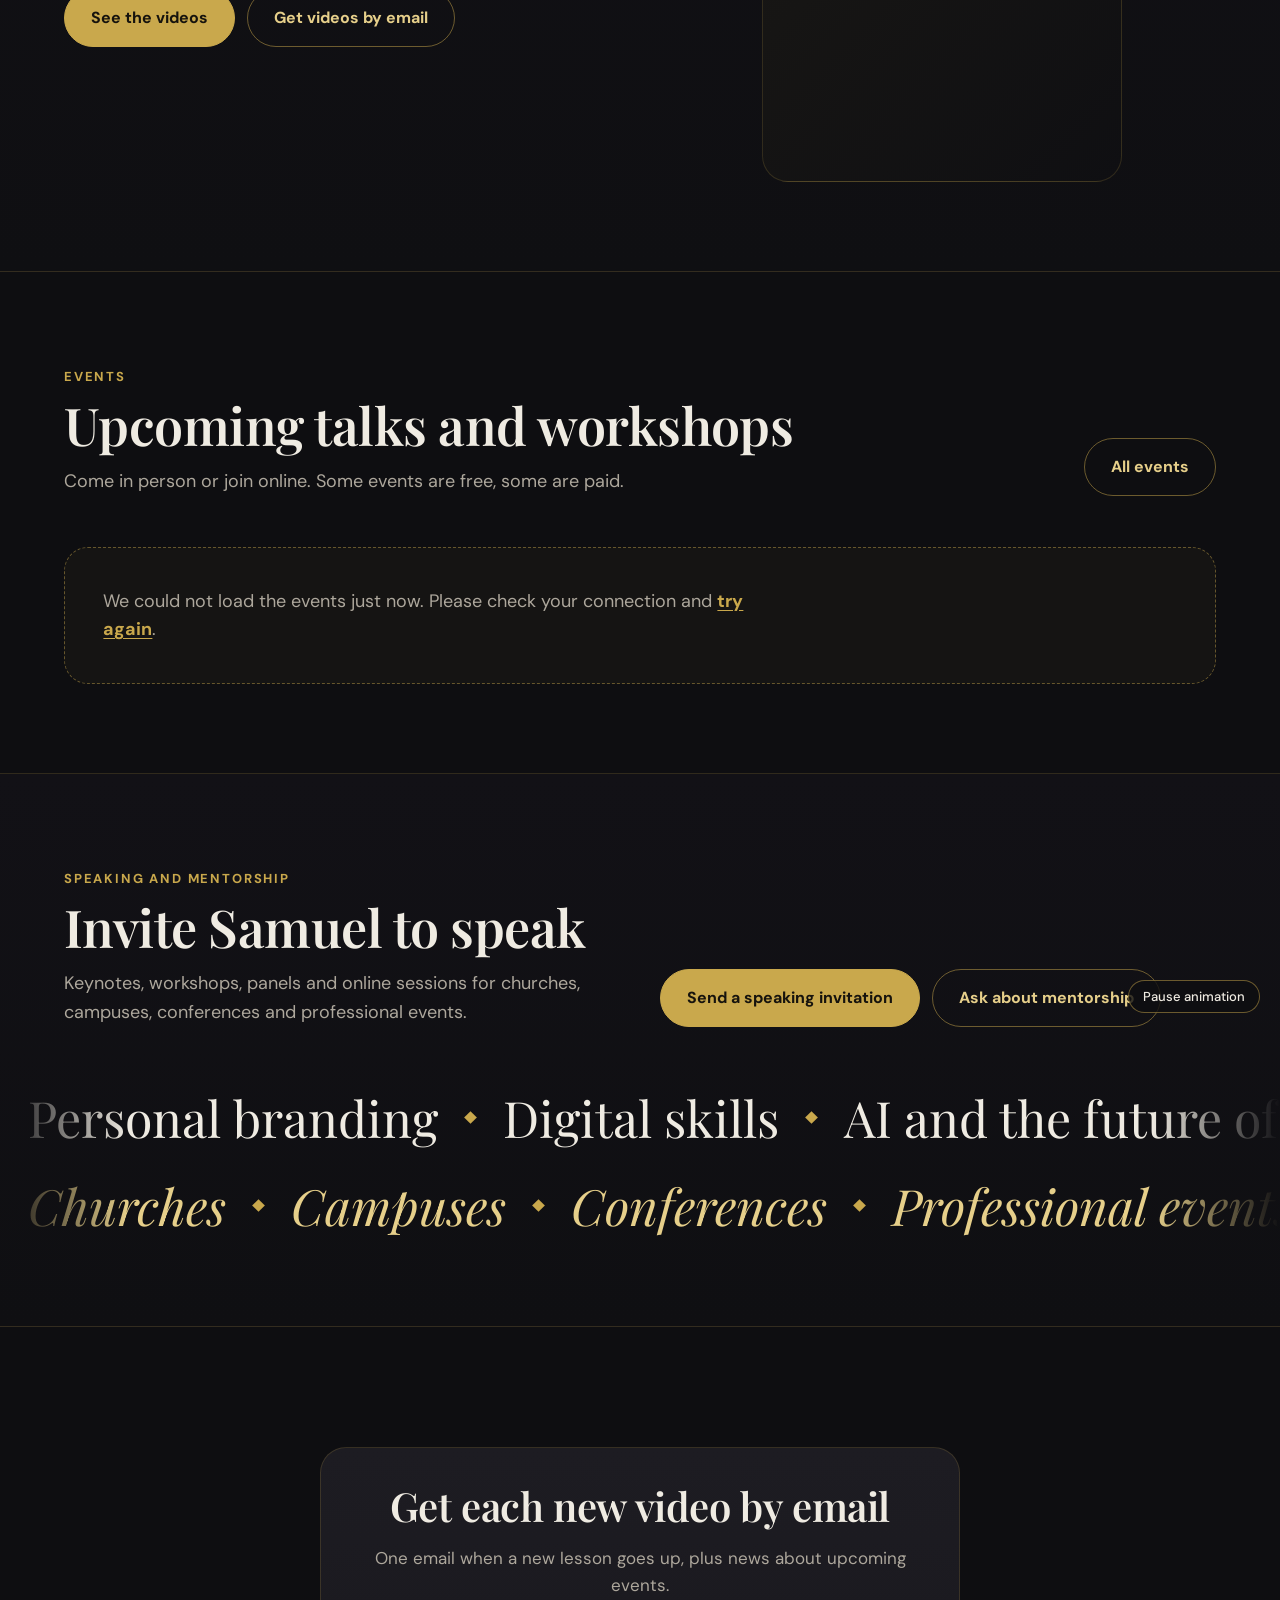
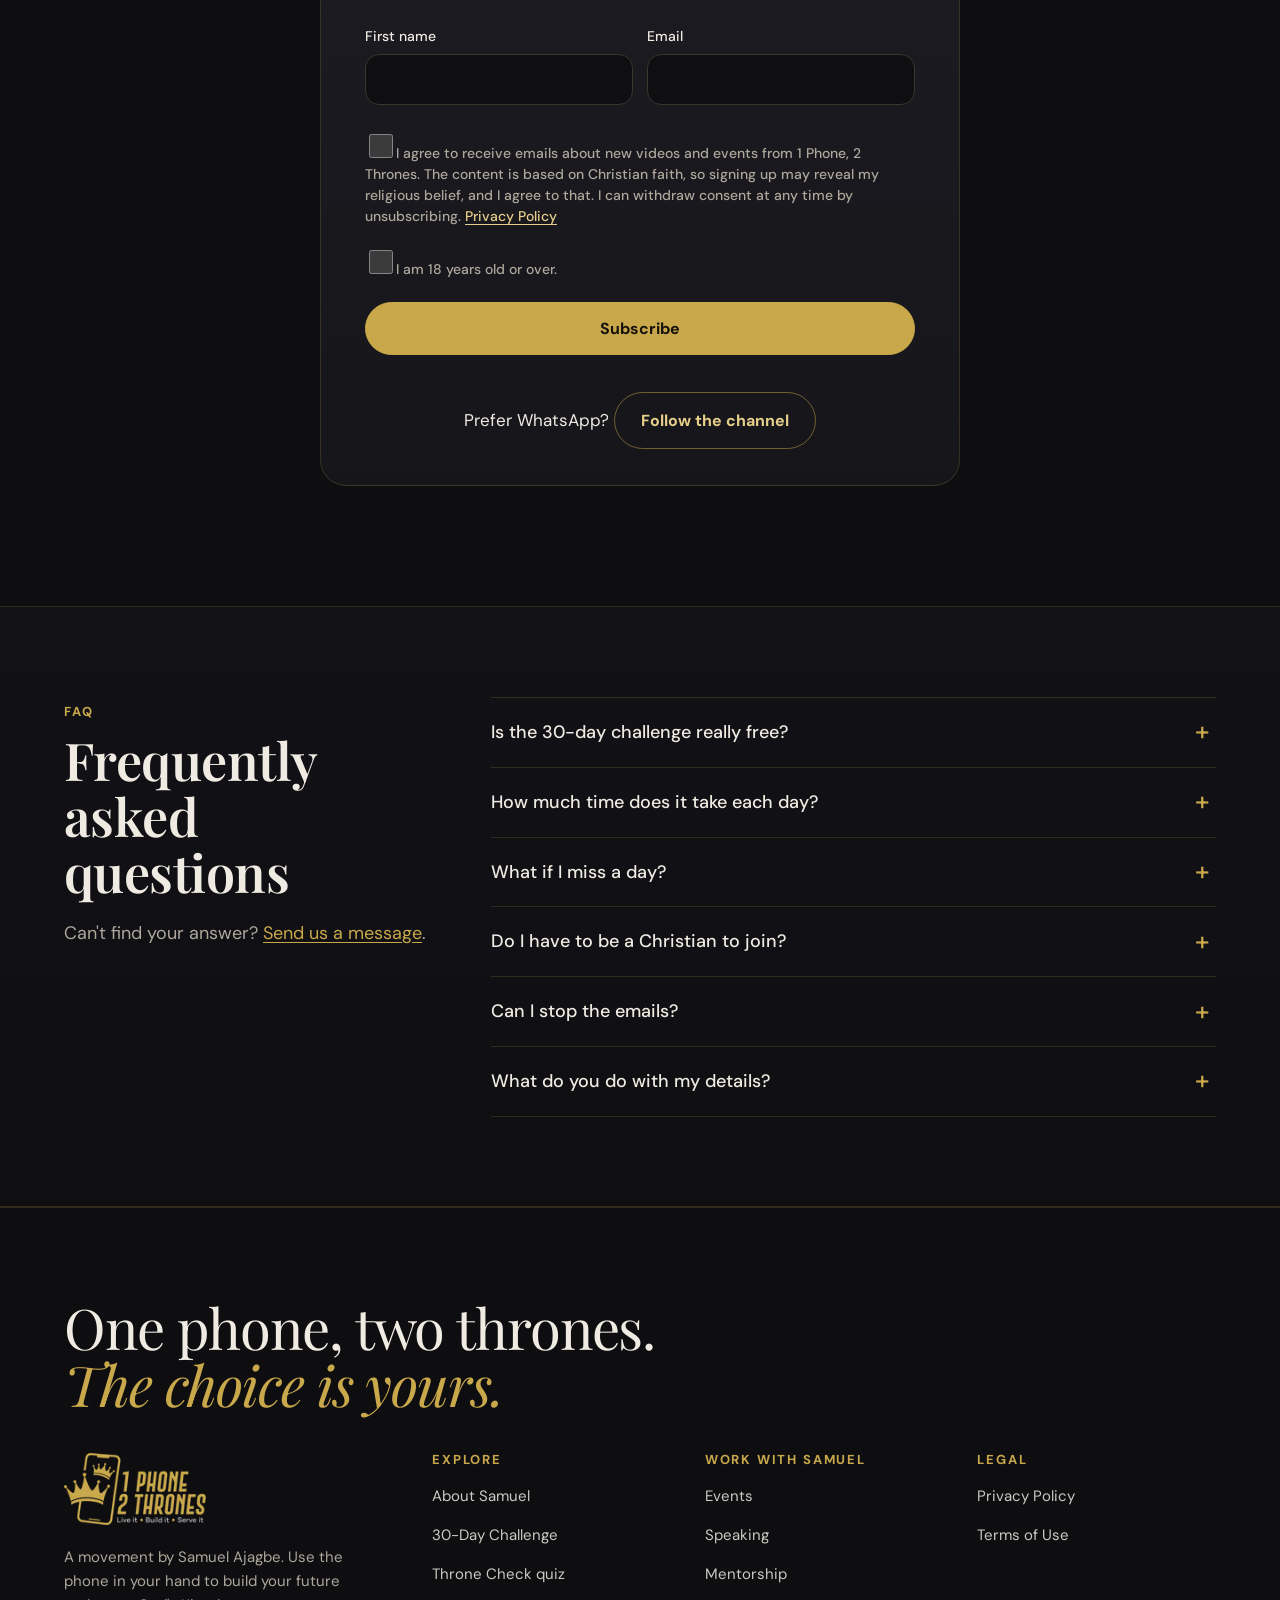
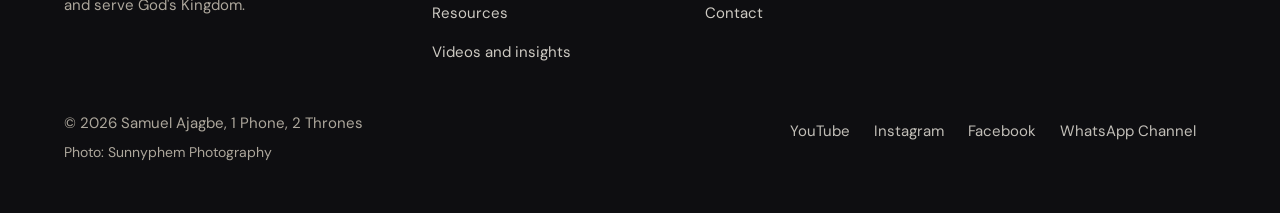
==== commit f008801c: "Add WhatsApp Channel buttons on the Videos page and under the newsletter form Co-Authored-By: Claude" ====
--- a/index.html
+++ b/index.html
@@ -300,6 +300,7 @@
         <button class="btn solid" type="submit">Subscribe</button>
         <p class="msg" role="status" aria-live="polite"></p>
       </form>
+      <p style="text-align:center;margin:22px 0 0">Prefer WhatsApp? <a class="btn ghost" href="https://whatsapp.com/channel/0029VbE4adbIXnlljjpR1I0Y" target="_blank" rel="noopener">Follow the channel<span class="sr-only"> (opens in a new tab)</span></a></p>
       <div class="form-done" aria-live="polite">
         <svg viewBox="0 0 80 80" aria-hidden="true"><circle cx="40" cy="40" r="37"/><path d="M25 41 L35 51 L56 30"/></svg>
         <h3 class="done-title">Check your email</h3>
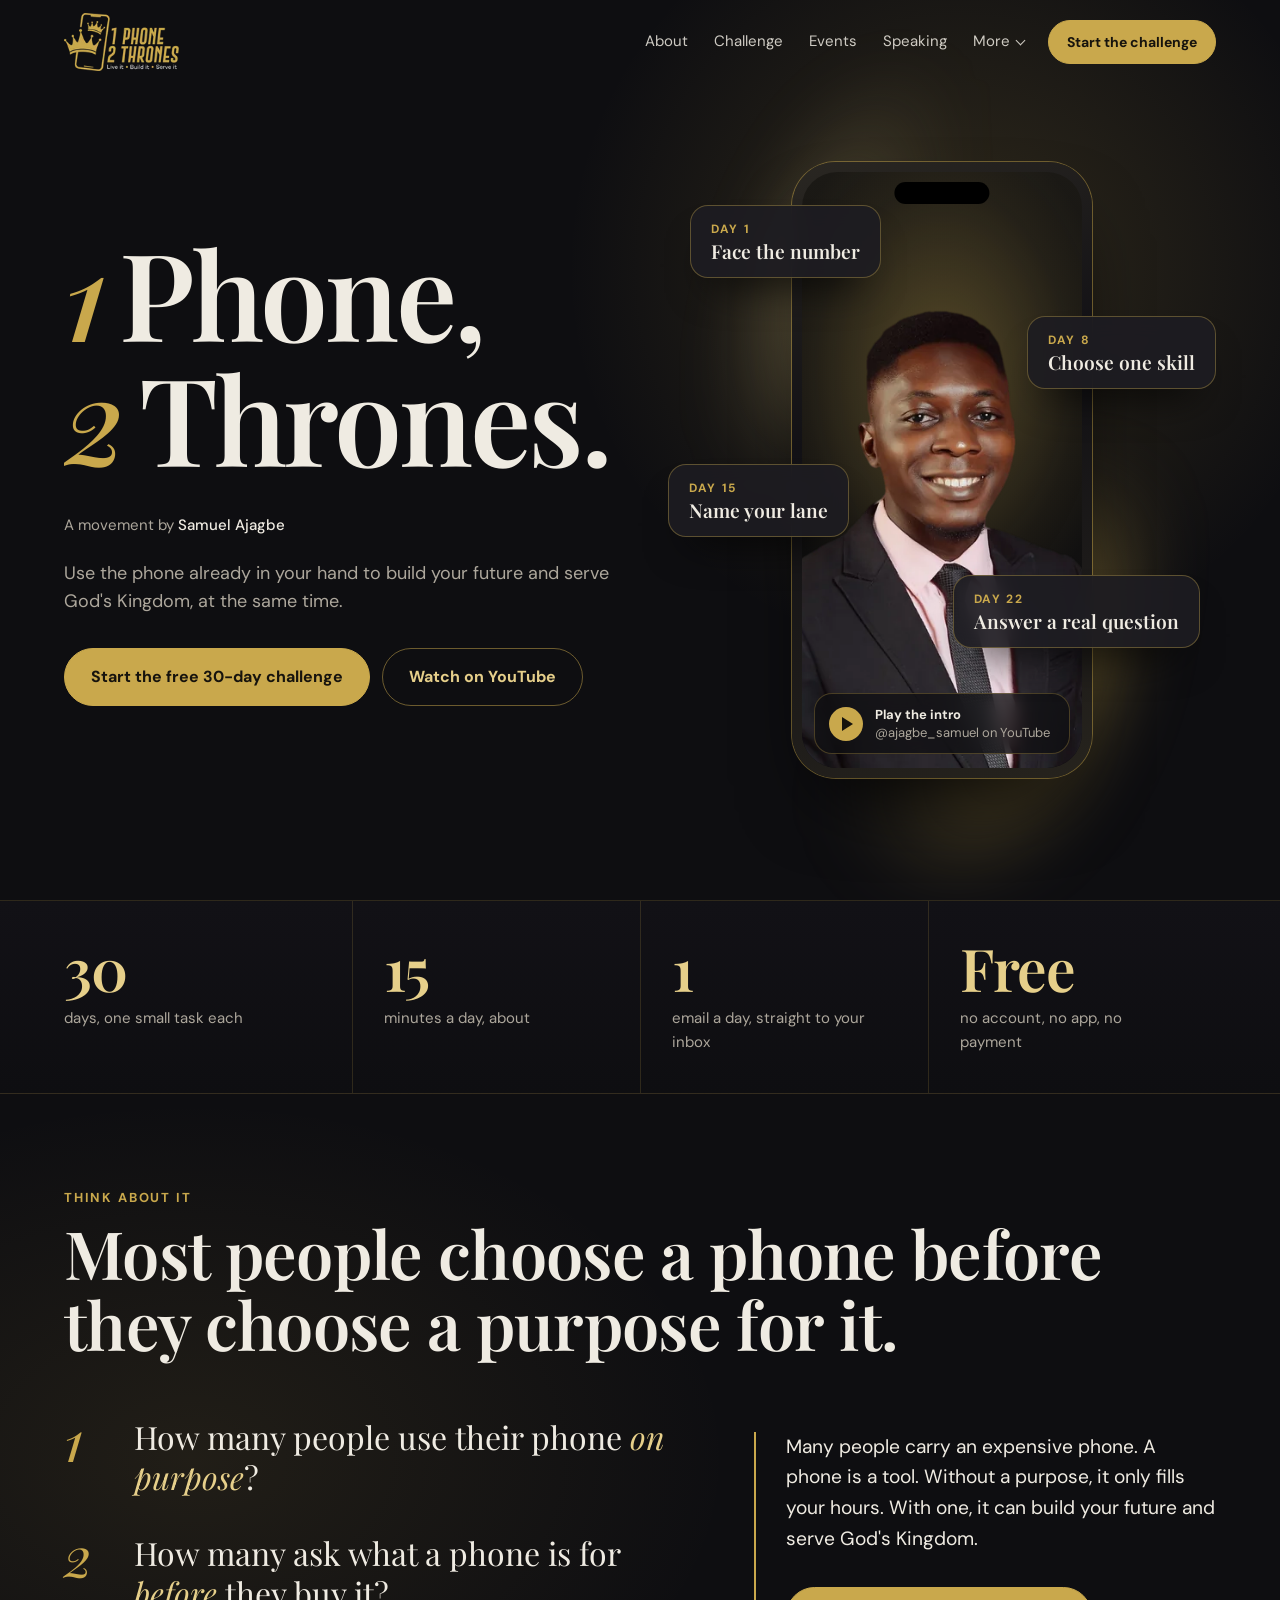
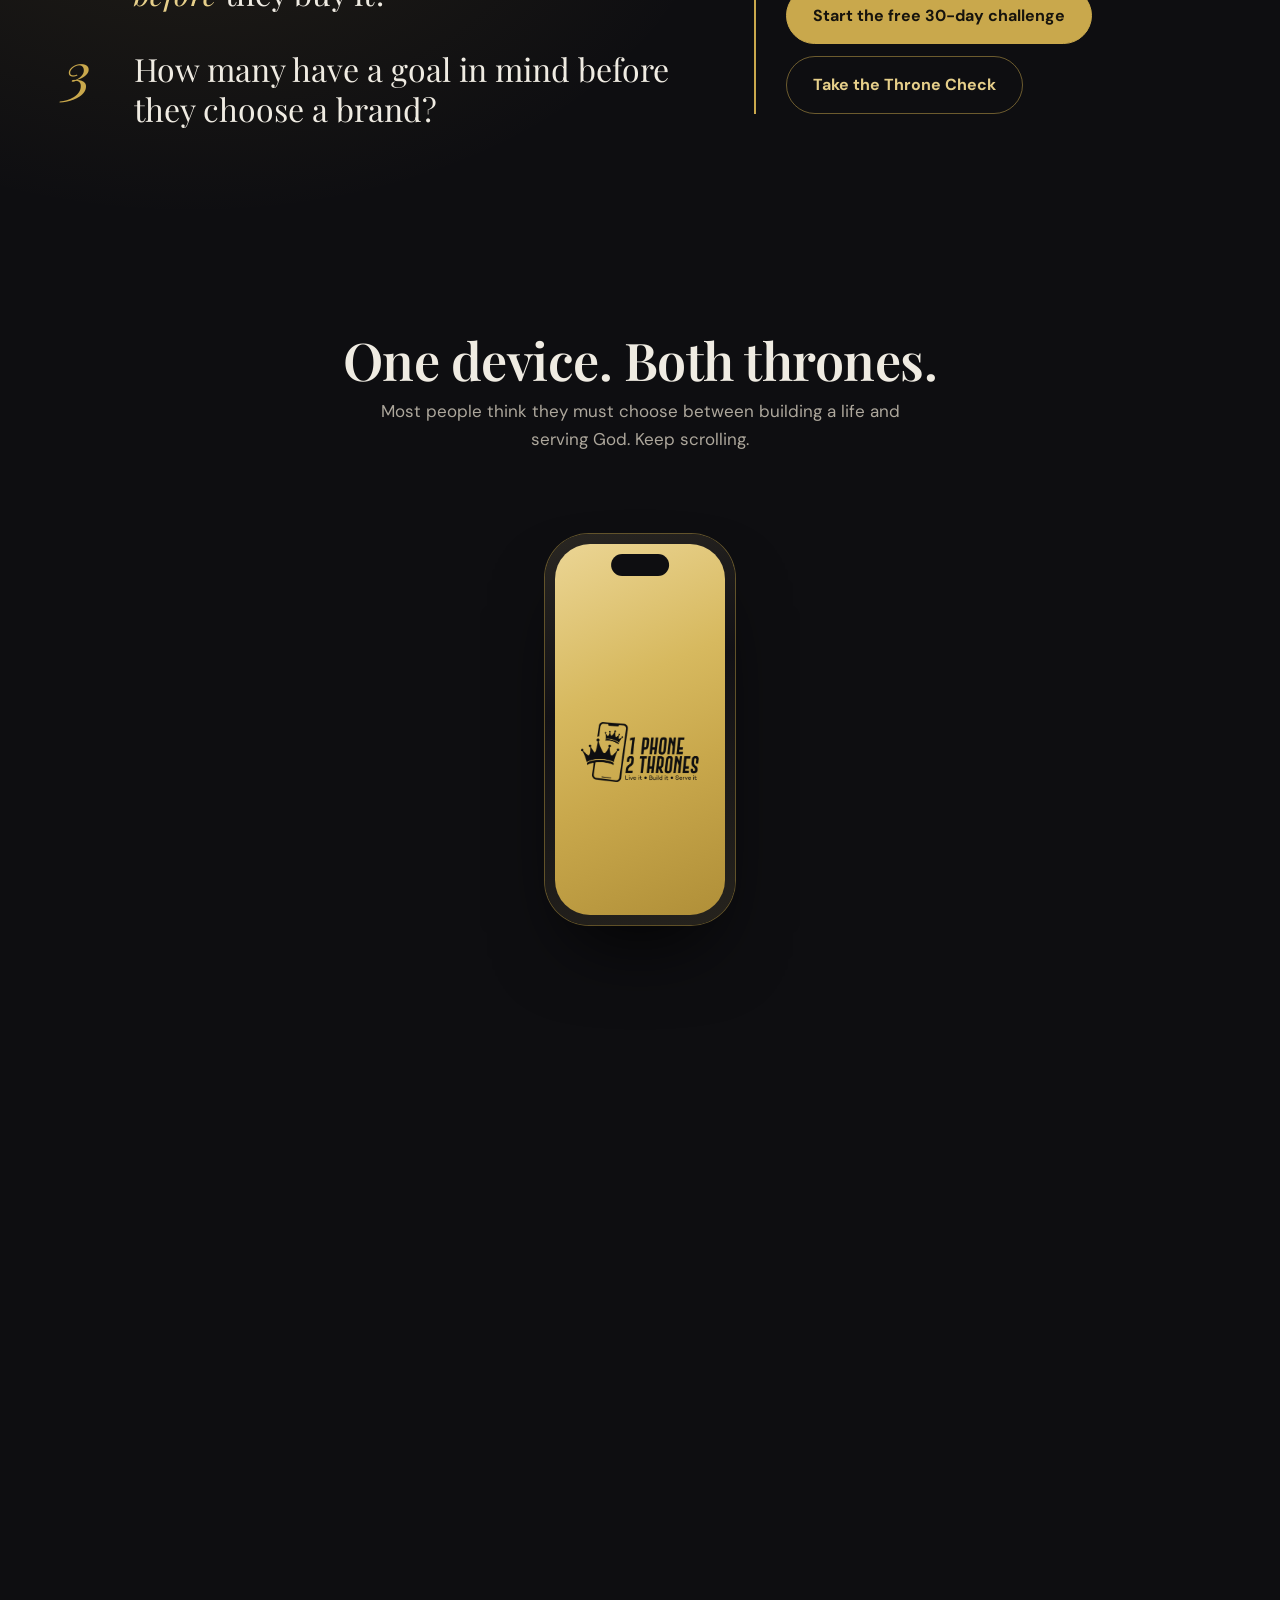
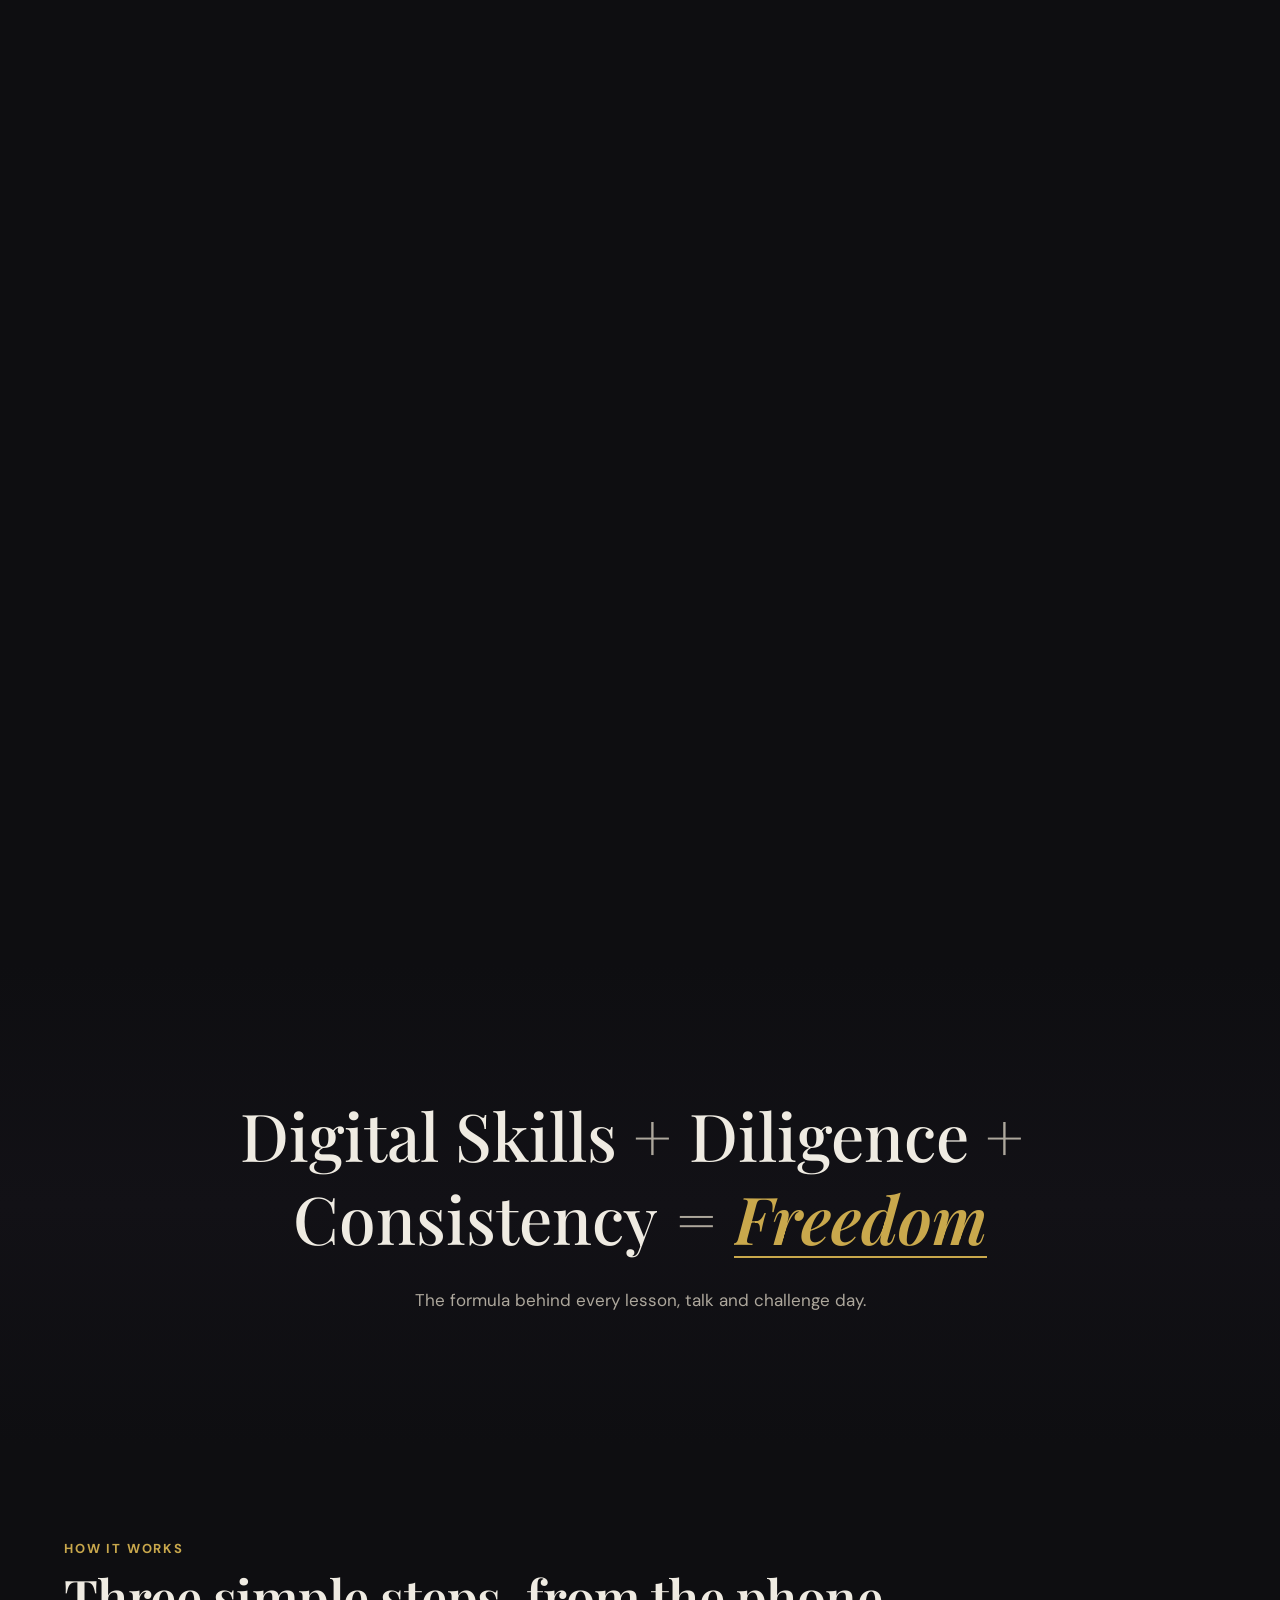
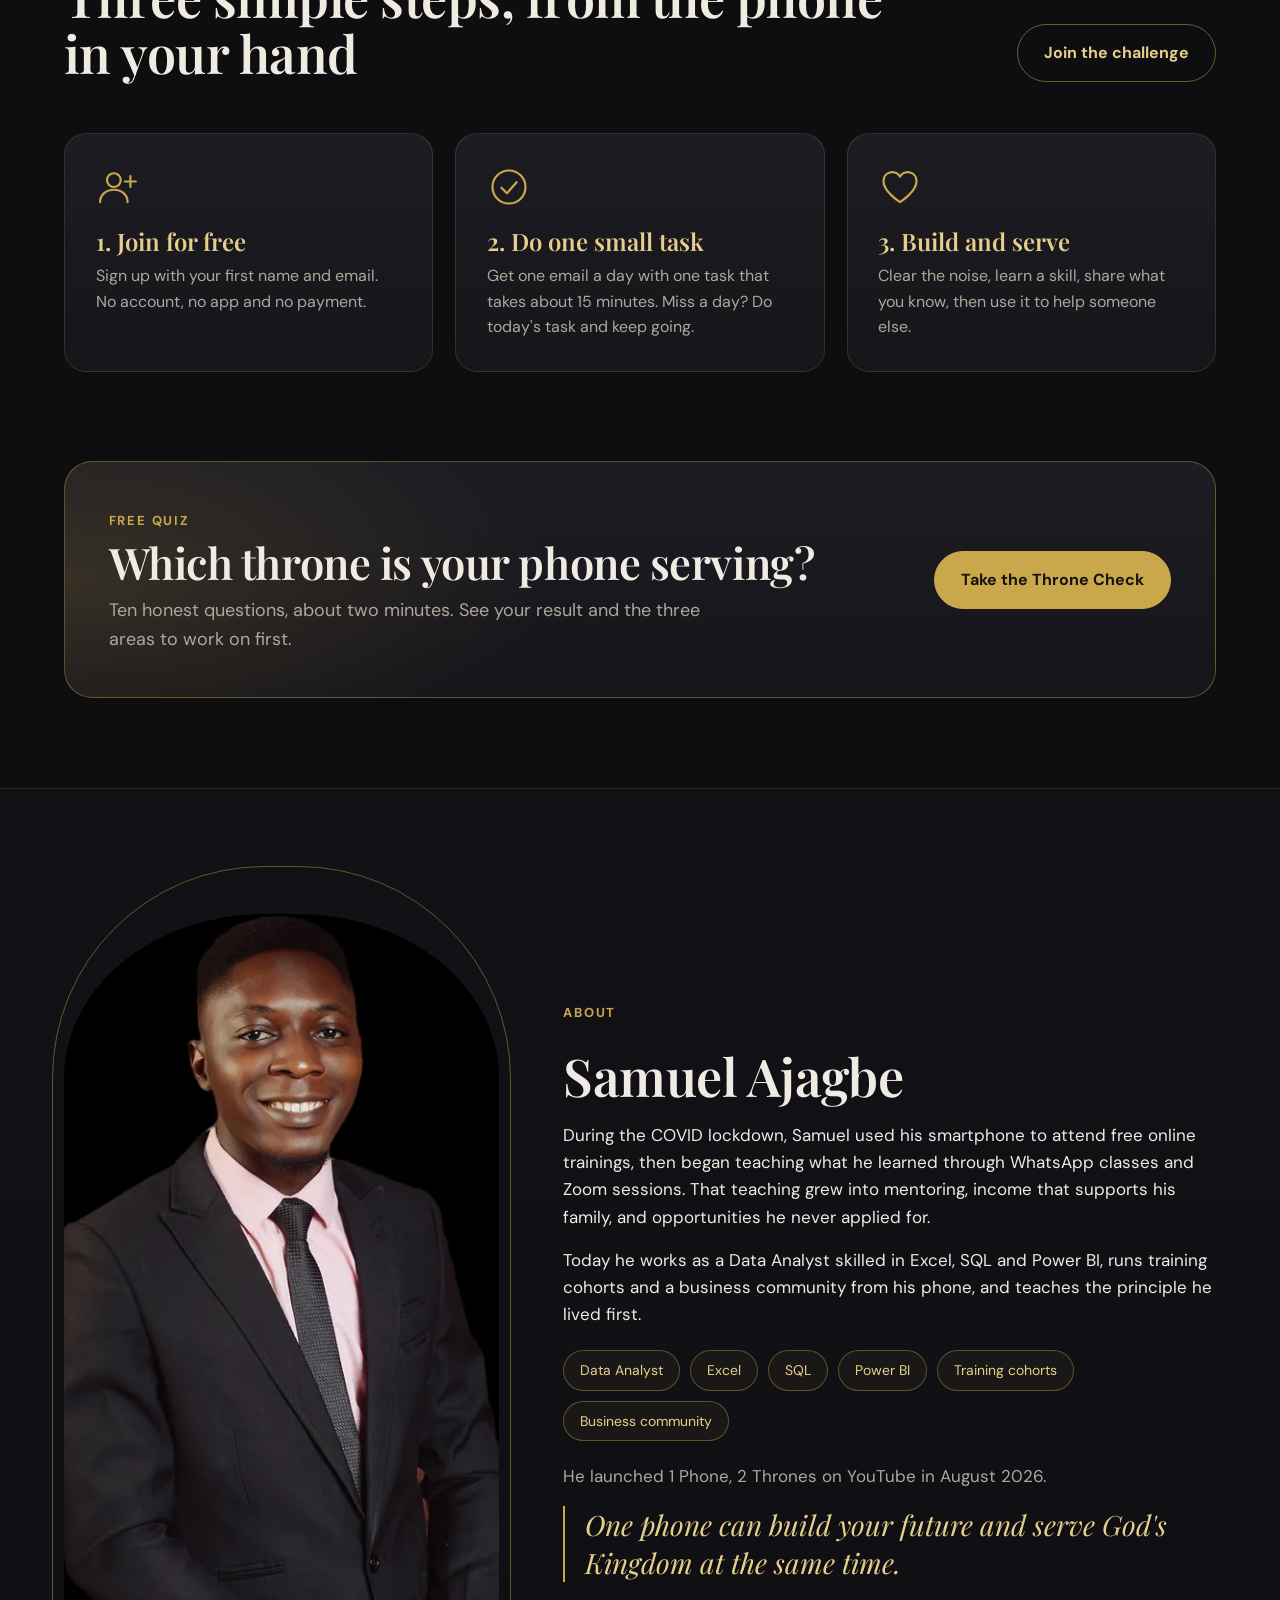
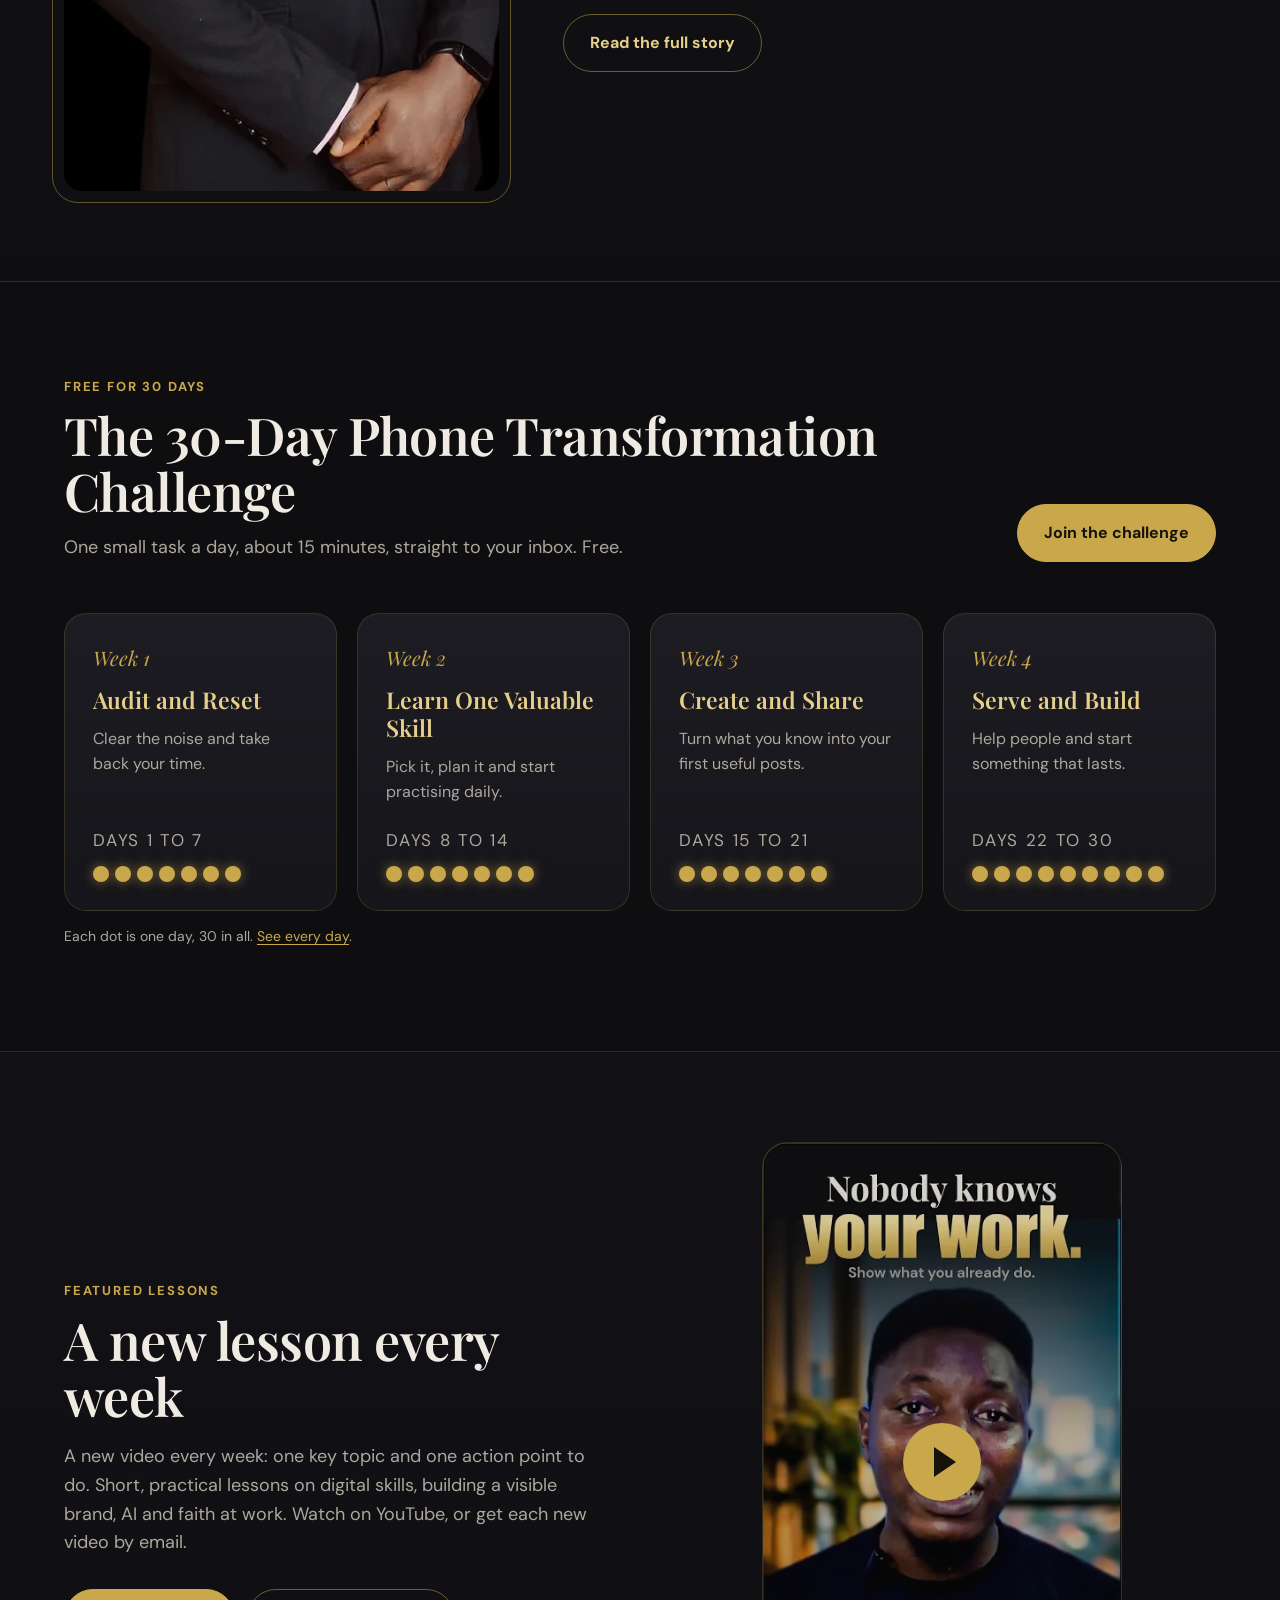
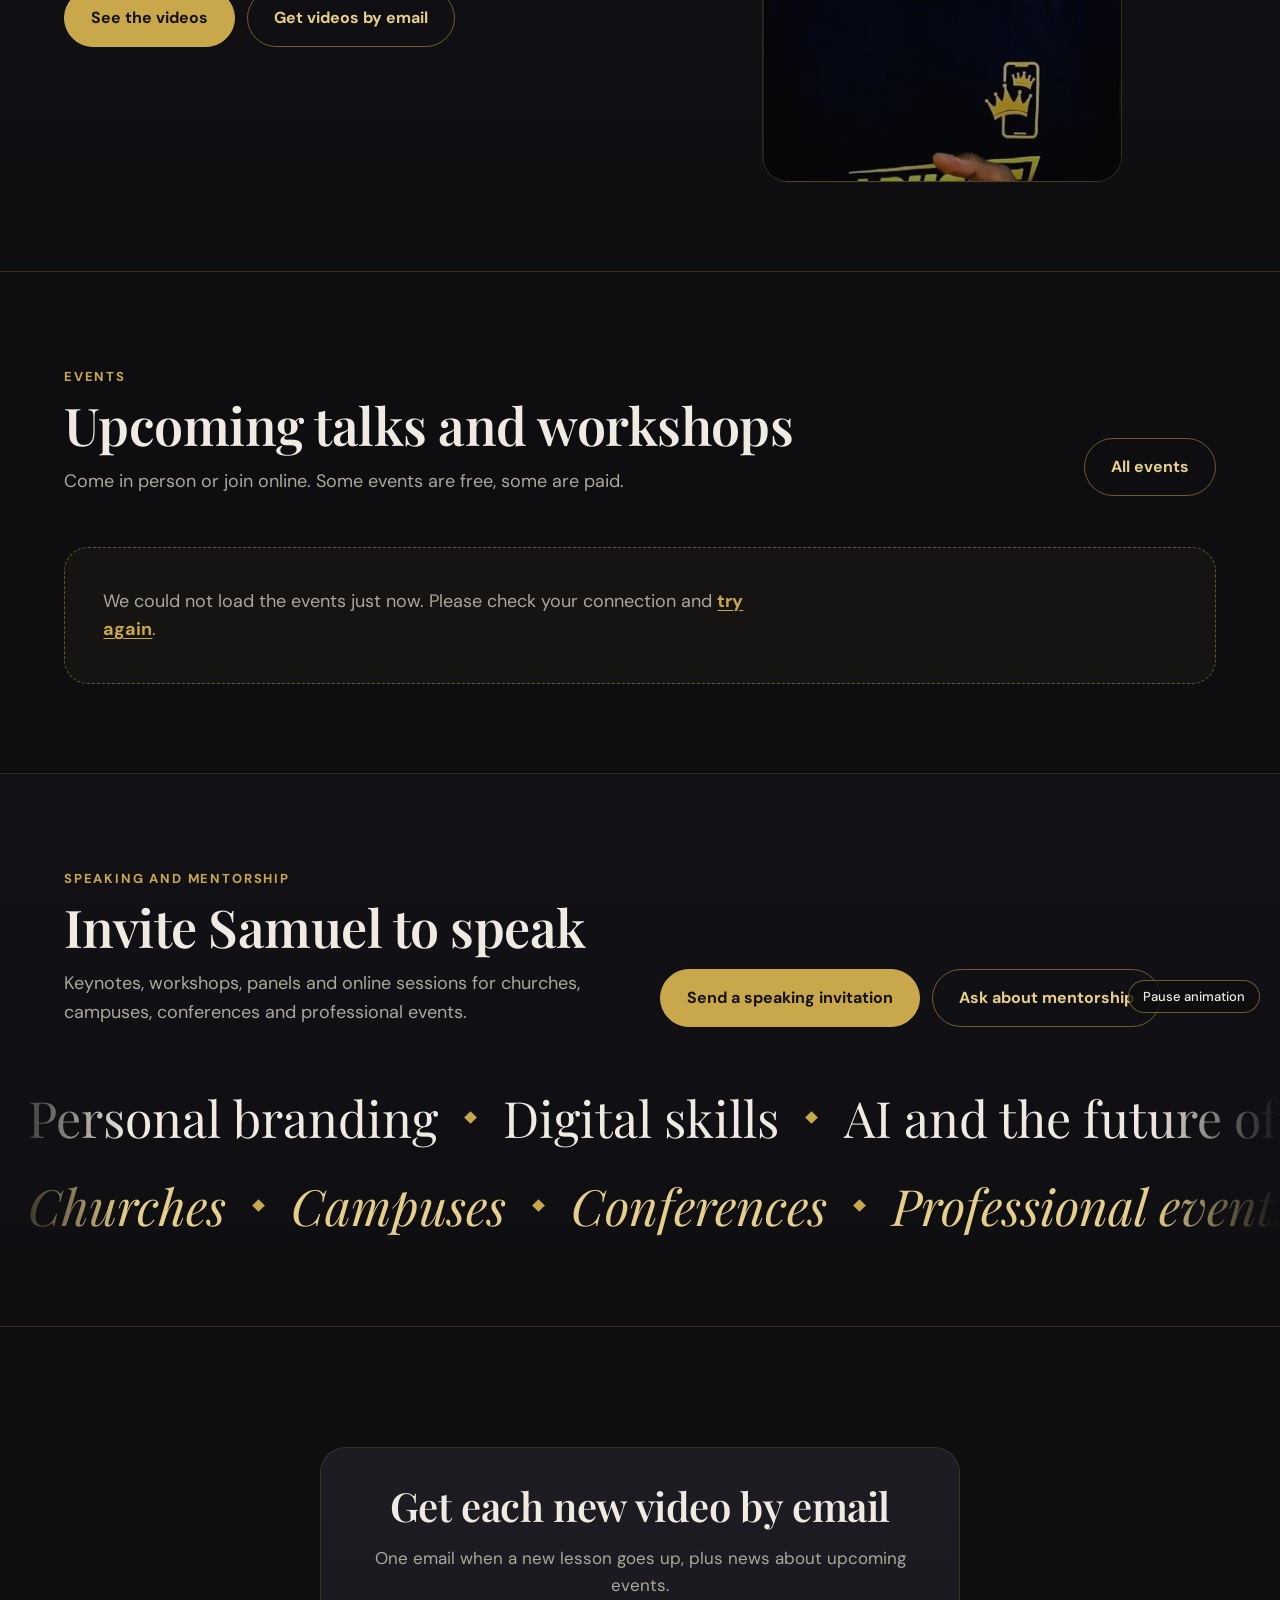
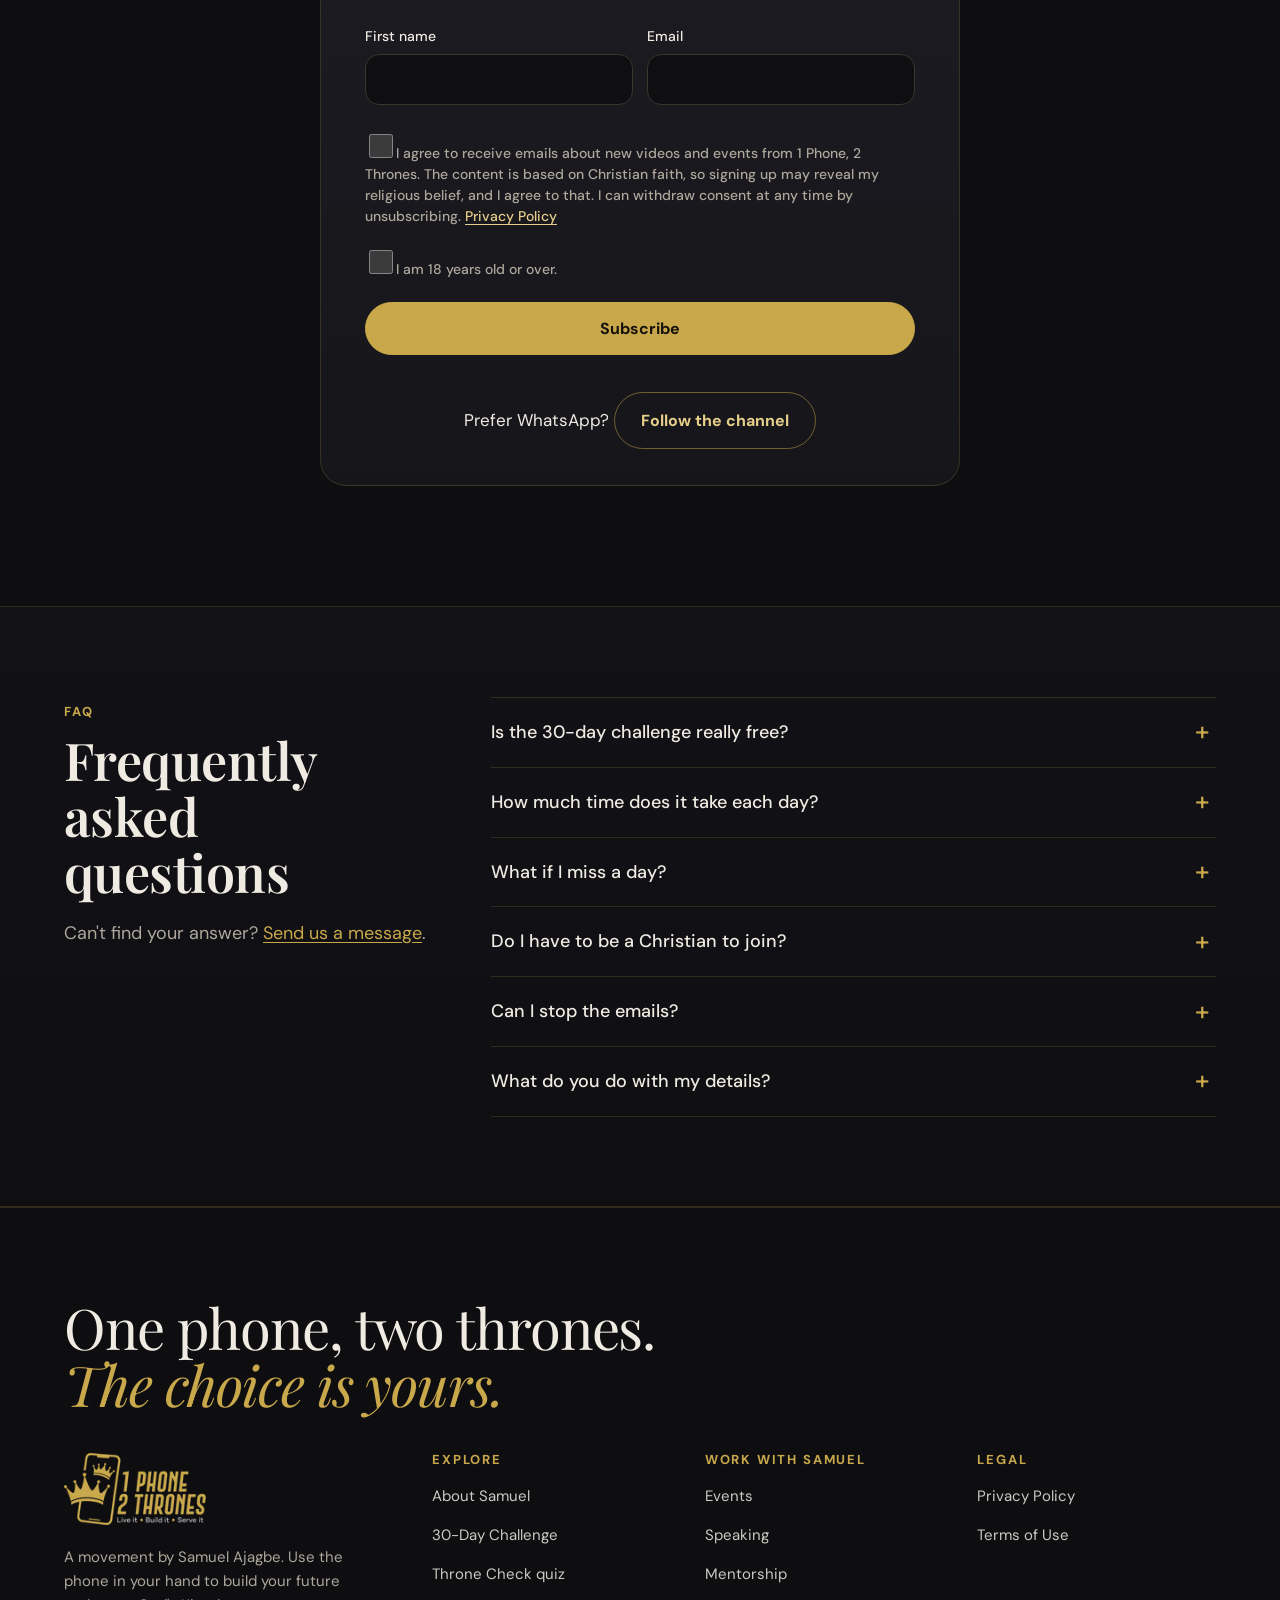
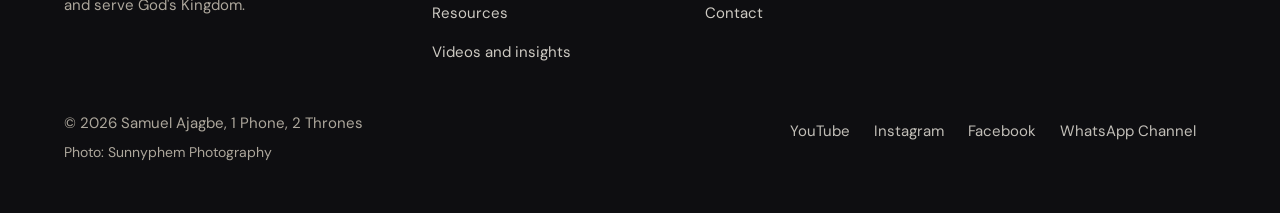
==== commit dd98ee8f: "Video cover on the home and Videos pages; home cover opens the Videos page, which starts the video C" ====
--- a/index.html
+++ b/index.html
@@ -237,9 +237,11 @@
         <a class="btn ghost" href="#subscribe">Get videos by email</a>
       </div>
     </div>
-    <div class="vframe" data-yt="CONFIG" data-title="Featured video from 1 Phone, 2 Thrones">
-      <button type="button"><span class="play"></span><span>Play the featured video</span></button>
-    </div>
+    <a class="vframe vlink" href="/videos?play=1">
+      <img class="cover" src="/assets/video-cover.webp?v=4673bcf7" alt="" width="405" height="720" loading="lazy">
+      <span class="play" aria-hidden="true"></span>
+      <span class="sr-only">Watch the featured video on the Videos page</span>
+    </a>
   </div>
 </section>
 
--- a/assets/css/style.css
+++ b/assets/css/style.css
@@ -1 +1 @@
-:root{--night:#0E0E11;--ink:#16151A;--ink2:#1D1C22;--gold:#C9A84C;--gold2:#E6CF8A;--ivory:#EFEBE2;--ash:#ADA79C;--line:rgba(201,168,76,.18);--err:#F08A7E;--serif:'Playfair Display', Georgia, serif;--sans:'DM Sans', Arial, sans-serif;--ease:cubic-bezier(.2,.7,.2,1);}*{box-sizing:border-box;}html, body{margin:0;background:var(--night);color:var(--ivory);}body{font-family:var(--sans);font-size:17px;line-height:1.6;-webkit-font-smoothing:antialiased;}html, body{overflow-x:hidden;}@supports (overflow:clip){html, body{overflow-x:clip;}}.split, #challenge, .speaking{overflow-x:clip;}a{color:var(--gold);}img{max-width:100%;}:focus-visible{outline:2px solid var(--gold2);outline-offset:3px;border-radius:4px;}.wrap{max-width:1120px;margin:0 auto;padding:0 20px;}h2{font-family:var(--serif);font-weight:600;font-size:clamp(32px, 4.6vw, 52px);line-height:1.08;margin:0 0 18px;letter-spacing:-.01em;}.lead{color:var(--ash);font-size:18px;max-width:600px;margin:0;}section{position:relative;padding:110px 0;}.btn{position:relative;display:inline-flex;align-items:center;gap:10px;padding:15px 26px;border-radius:999px;font-weight:700;font-size:16px;text-decoration:none;border:1px solid var(--gold);overflow:hidden;transition:transform .25s var(--ease), box-shadow .25s var(--ease), background .25s;}.btn.solid{background:var(--gold);color:#16130D;}.btn.solid::after{content:'';position:absolute;inset:0;background:linear-gradient(105deg, transparent 30%, rgba(255,255,255,.45) 50%, transparent 70%);transform:translateX(-120%);transition:transform .7s var(--ease);}.btn.solid:hover::after{transform:translateX(120%);}.btn.solid:hover{box-shadow:0 10px 30px -10px rgba(201,168,76,.7);transform:translateY(-2px);}.btn.ghost{color:var(--gold2);background:transparent;border-color:rgba(201,168,76,.5);}.btn.ghost:hover{background:rgba(201,168,76,.1);border-color:var(--gold);}.btns{display:flex;gap:12px;flex-wrap:wrap;margin-top:32px;}.bar{position:fixed;top:0;left:0;height:2px;width:100%;background:linear-gradient(90deg, var(--gold), var(--gold2));transform-origin:0 50%;transform:scaleX(0);z-index:30;}nav{position:fixed;top:0;left:0;right:0;z-index:20;transition:background .35s, border-color .35s, backdrop-filter .35s;border-bottom:1px solid transparent;}nav.solid{background:rgba(14,14,17,.82);backdrop-filter:blur(12px);-webkit-backdrop-filter:blur(12px);border-color:var(--line);}nav .wrap{display:flex;align-items:center;justify-content:space-between;height:70px;gap:16px;}nav img{height:38px;width:auto;display:block;}nav .word{font-family:var(--serif);color:var(--gold);font-size:19px;text-decoration:none;}nav .links{display:flex;gap:26px;align-items:center;}nav .links a{color:var(--ivory);text-decoration:none;font-size:15px;opacity:.8;transition:opacity .2s;}nav .links a:hover{opacity:1;}nav .links a.btn{opacity:1;color:#16130D;padding:10px 18px;font-size:14px;}@media (max-width: 860px){nav .links a:not(.btn){display:none;}}.hero{position:relative;min-height:100vh;display:flex;align-items:center;padding:120px 0 80px;overflow:hidden;}.hero .glow{position:absolute;inset:-20% -10% auto auto;width:70vw;height:70vw;max-width:900px;max-height:900px;background:radial-gradient(circle, rgba(201,168,76,.18), transparent 62%);pointer-events:none;}.hero .grid{display:grid;grid-template-columns:1.25fr .75fr;gap:56px;align-items:center;width:100%;}.hero h1{font-family:var(--serif);font-weight:600;font-size:clamp(56px, 9.5vw, 128px);line-height:.95;margin:0 0 28px;letter-spacing:-.025em;}.hero h1 .ln{display:block;overflow:hidden;padding-bottom:.08em;}.hero h1 .ln > span{display:inline-block;}.hero h1 .n{font-style:italic;color:var(--gold);font-weight:500;margin-right:.12em;}.hero .by{color:var(--ash);font-size:15px;margin:0 0 22px;}.hero .by b{color:var(--ivory);font-weight:500;}.cue{position:absolute;left:50%;bottom:26px;width:22px;height:36px;border:1px solid rgba(201,168,76,.5);border-radius:12px;transform:translateX(-50%);}.cue::after{content:'';position:absolute;left:50%;top:7px;width:3px;height:7px;border-radius:2px;background:var(--gold);transform:translateX(-50%);animation:cue 1.8s infinite;}@keyframes cue{0%{opacity:0;transform:translate(-50%,0);}30%{opacity:1;}100%{opacity:0;transform:translate(-50%,12px);}}.phone{position:relative;width:100%;max-width:300px;aspect-ratio:9/18.5;border-radius:44px;padding:10px;background:linear-gradient(160deg, #2a2722, #121115 40%, #26231d);box-shadow:0 0 0 1px rgba(201,168,76,.45), 0 40px 80px -30px rgba(0,0,0,.9);}.phone .screen{position:relative;height:100%;border-radius:35px;overflow:hidden;background:#0b0b0d;}.phone .screen img{width:100%;height:100%;object-fit:cover;display:block;}.phone .notch{position:absolute;top:10px;left:50%;width:34%;height:22px;transform:translateX(-50%);background:#000;border-radius:14px;z-index:2;}.phone .chip{position:absolute;left:12px;right:12px;bottom:14px;padding:12px 14px;border-radius:18px;background:rgba(14,14,17,.72);backdrop-filter:blur(10px);-webkit-backdrop-filter:blur(10px);border:1px solid rgba(201,168,76,.3);display:flex;gap:12px;align-items:center;font-size:13px;line-height:1.35;}.phone .chip .play{flex:none;width:34px;height:34px;border-radius:50%;background:var(--gold);position:relative;}.phone .chip .play::after{content:'';position:absolute;left:13px;top:10px;border-left:11px solid #16130D;border-top:7px solid transparent;border-bottom:7px solid transparent;}.phone .chip b{display:block;color:var(--ivory);font-weight:700;}.phone .chip span{color:var(--ash);}.phone .screen:has(.vid){background:radial-gradient(ellipse 80% 55% at 50% 40%, rgba(201,168,76,.28), transparent 75%), #0b0b0d;}.phone .screen .vid{position:absolute;top:0;left:50%;height:100%;aspect-ratio:9/16;transform:translateX(-50%);border:0;pointer-events:none;}.phone .sound{position:absolute;left:50%;bottom:18px;transform:translateX(-50%);z-index:3;padding:9px 16px;border-radius:999px;border:1px solid rgba(201,168,76,.5);background:rgba(14,14,17,.72);backdrop-filter:blur(8px);-webkit-backdrop-filter:blur(8px);color:var(--ivory);font:500 13px var(--sans);cursor:pointer;white-space:nowrap;}.phone .sound:hover{border-color:var(--gold);}.phone .plain{height:100%;display:flex;align-items:center;justify-content:center;text-align:center;padding:24px;font-family:var(--serif);font-size:26px;color:var(--gold);background:radial-gradient(circle at 50% 30%, rgba(201,168,76,.22), transparent 60%), #0b0b0d;}.halo-wrap{position:relative;justify-self:center;width:100%;max-width:300px;}.halo{position:absolute;inset:-14%;border-radius:50%;background:conic-gradient(from 0deg, transparent 0 25%, rgba(201,168,76,.55) 40%, transparent 55% 75%, rgba(230,207,138,.35) 90%, transparent);filter:blur(38px);animation:spin 16s linear infinite;z-index:0;}.halo-wrap .phone{z-index:1;animation:float 7s ease-in-out infinite;}@keyframes spin{to{transform:rotate(360deg);}}@keyframes float{0%,100%{transform:translateY(0) rotate(-1.5deg);}50%{transform:translateY(-14px) rotate(1deg);}}@media (max-width: 860px){.hero{min-height:auto;padding:110px 0 70px;}.hero .grid{grid-template-columns:1fr;gap:44px;}.halo-wrap{max-width:230px;}.cue{display:none;}}.js .hero h1 .ln > span{transform:translateY(105%);}.js .hero .by, .js .hero .lead, .js .hero .btns{opacity:0;transform:translateY(14px);}.js .hero .halo-wrap{opacity:0;transform:scale(.92);}.loaded .hero h1 .ln > span{transform:none;transition:transform 1s var(--ease);}.loaded .hero h1 .ln:nth-child(2) > span{transition-delay:.12s;}.loaded .hero .by{opacity:1;transform:none;transition:all .8s var(--ease) .35s;}.loaded .hero .lead{opacity:1;transform:none;transition:all .8s var(--ease) .5s;}.loaded .hero .btns{opacity:1;transform:none;transition:all .8s var(--ease) .65s;}.loaded .hero .halo-wrap{opacity:1;transform:none;transition:all 1.4s var(--ease) .2s;}.split{padding:0;height:260vh;--p:0;}.split .stage{position:sticky;top:0;height:100vh;display:flex;flex-direction:column;align-items:center;justify-content:center;overflow:hidden;}.split .head{text-align:center;position:absolute;top:clamp(80px, 12vh, 130px);left:20px;right:20px;}.split .head h2{margin-bottom:10px;}.split .head p{color:var(--ash);margin:0 auto;max-width:560px;opacity:calc(1 - var(--p) * 1.6);}.split .center{position:relative;width:100%;height:440px;margin-top:110px;display:flex;justify-content:center;align-items:center;}.split .phone{max-width:190px;z-index:3;transform:scale(calc(1 - var(--p) * .08));}.split .phone .plain{font-size:19px;}.split .phone .plain img.lg{width:78%;height:auto;object-fit:contain;}.split .beam{position:absolute;top:50%;height:1px;width:calc(var(--p) * min(32vw, 330px));background:linear-gradient(90deg, var(--gold), transparent);z-index:1;}.split .beam.l{right:50%;background:linear-gradient(270deg, var(--gold), transparent);}.split .beam.r{left:50%;}.throne{position:absolute;top:50%;left:50%;width:300px;padding:30px 28px 28px;border-radius:22px;background:linear-gradient(180deg, var(--ink2), var(--ink));border:1px solid var(--line);z-index:2;opacity:calc(var(--p) * 1.6 - .25);}.throne.l{transform:translate(calc(-50% - var(--p) * min(36vw, 360px)), -50%) rotate(calc(var(--p) * -1deg));}.throne.r{transform:translate(calc(-50% + var(--p) * min(36vw, 360px)), -50%) rotate(calc(var(--p) * 1deg));}.throne svg{width:54px;height:54px;display:block;margin-bottom:14px;}.throne svg path{stroke:var(--gold);stroke-width:1.6;fill:none;stroke-linecap:round;stroke-linejoin:round;stroke-dasharray:200;stroke-dashoffset:calc(200 - var(--p) * 200);}.throne h3{font-family:var(--serif);font-weight:600;font-size:28px;color:var(--gold2);margin:0 0 8px;}.throne p{margin:0;color:var(--ash);font-size:16px;}.split .tail{position:absolute;bottom:clamp(40px, 8vh, 80px);left:20px;right:20px;text-align:center;font-family:var(--serif);font-style:italic;font-size:clamp(20px, 2.4vw, 28px);color:var(--ivory);opacity:calc(var(--p) * 3 - 2);}@media (max-width: 860px){.split{height:auto;padding:100px 0;}.split .stage{position:static;height:auto;overflow:visible;}.split .head{position:static;}.split .head p{opacity:1;}.split .center{height:auto;margin-top:40px;flex-direction:column;gap:18px;}.split .phone{max-width:150px;transform:none;margin-bottom:10px;order:-1;}.split .beam{display:none;}.throne, .throne.l, .throne.r{position:relative;top:auto;left:auto;width:100%;max-width:420px;opacity:1;transform:none;}.throne svg path{stroke-dashoffset:0;}.split .tail{position:static;opacity:1;margin-top:34px;}.js .throne{opacity:0;transform:translateX(-30px);transition:all .8s var(--ease);}.js .throne.r{transform:translateX(30px);}.js .throne.in{opacity:1;transform:none;}}.formula{background:linear-gradient(180deg, var(--night), #121116 50%, var(--night));text-align:center;padding:130px 0;}.formula .f{font-family:var(--serif);font-size:clamp(30px, 5.4vw, 66px);line-height:1.25;margin:0;font-weight:500;}.formula .t{display:inline-block;}.formula .op{color:var(--ash);padding:0 .25em;font-weight:400;}.formula .fr{font-style:italic;font-weight:600;background:linear-gradient(100deg, var(--gold) 0%, var(--gold) 40%, #fff6d8 50%, var(--gold) 60%, var(--gold) 100%);background-size:250% 100%;background-position:100% 0;-webkit-background-clip:text;background-clip:text;color:transparent;position:relative;}.formula .fr::after{content:'';position:absolute;left:0;right:0;bottom:.02em;height:2px;background:var(--gold);transform:scaleX(0);transform-origin:0 50%;}.formula .note{color:var(--ash);margin:28px auto 0;max-width:520px;}.js .formula .t{opacity:0;transform:translateY(.4em);filter:blur(6px);}.formula.in .t{opacity:1;transform:none;filter:none;transition:all .9s var(--ease);transition-delay:calc(var(--i) * .16s);}.formula.in .fr{background-position:0 0;transition:all .9s var(--ease) 1.2s, background-position 1.6s ease 1.6s;}.formula.in .fr::after{transform:scaleX(1);transition:transform .9s var(--ease) 2.1s;}.about{display:grid;grid-template-columns:.8fr 1.2fr;gap:64px;align-items:center;}.portrait{position:relative;}.portrait img{width:100%;display:block;aspect-ratio:4/5;object-fit:cover;border-radius:200px 200px 18px 18px;}.portrait::before{content:'';position:absolute;inset:-12px;border:1px solid rgba(201,168,76,.45);border-radius:212px 212px 26px 26px;pointer-events:none;}.about p{margin:0 0 16px;}.about .quiet{color:var(--ash);}.pull{font-family:var(--serif);font-style:italic;font-size:clamp(22px, 2.4vw, 28px);line-height:1.35;color:var(--gold2);border-left:2px solid var(--gold);padding-left:20px;margin:28px 0 0;}@media (max-width: 860px){.about{grid-template-columns:1fr;gap:44px;}.portrait{max-width:300px;}}.chal-top{display:flex;justify-content:space-between;align-items:flex-end;gap:30px;flex-wrap:wrap;margin-bottom:46px;}.weeks{border-top:1px solid var(--line);}.week{display:grid;grid-template-columns:120px 1fr auto;gap:24px;align-items:center;padding:26px 0;border-bottom:1px solid var(--line);transition:background .3s;}.week:hover{background:linear-gradient(90deg, rgba(201,168,76,.06), transparent 70%);}.week .wk{font-family:var(--serif);font-style:italic;color:var(--gold);font-size:22px;}.week h3{margin:0 0 2px;font-size:19px;font-weight:700;}.week p{margin:0;color:var(--ash);font-size:15px;}.dots{display:grid;grid-template-columns:repeat(9, 14px);gap:8px;justify-content:end;}.dot{width:14px;height:14px;border-radius:50%;border:1px solid rgba(201,168,76,.45);background:transparent;transition:background .4s, box-shadow .4s, transform .4s;transition-delay:calc(var(--d) * 45ms);}.weeks.in .dot{background:var(--gold);box-shadow:0 0 12px rgba(201,168,76,.55);}.week:hover .dot{transform:scale(1.18);transition-delay:0s;}.dots-legend{color:var(--ash);font-size:14px;margin-top:14px;text-align:right;}@media (max-width: 760px){.week{grid-template-columns:1fr;gap:10px;}.dots{justify-content:start;}.dots-legend{text-align:left;}}.reel{display:grid;grid-template-columns:1fr 1fr;gap:56px;align-items:center;}.tv{position:relative;display:block;aspect-ratio:16/9;border-radius:22px;overflow:hidden;text-decoration:none;color:var(--ivory);background:radial-gradient(circle at 30% 20%, rgba(201,168,76,.28), transparent 55%), linear-gradient(135deg, #1d1b16, #0f0f12);border:1px solid var(--line);}.tv .big{position:absolute;left:50%;top:50%;width:84px;height:84px;margin:-42px 0 0 -42px;border-radius:50%;background:var(--gold);transition:transform .35s var(--ease);}.tv .big::before{content:'';position:absolute;inset:-12px;border-radius:50%;border:1px solid rgba(201,168,76,.6);animation:ring 2.4s var(--ease) infinite;}.tv .big::after{content:'';position:absolute;left:33px;top:26px;border-left:24px solid #16130D;border-top:16px solid transparent;border-bottom:16px solid transparent;}.tv:hover .big{transform:scale(1.08);}.tv .cap{position:absolute;left:22px;bottom:18px;right:22px;display:flex;justify-content:space-between;font-size:14px;color:var(--ash);}.tv .cap b{color:var(--ivory);}@keyframes ring{0%{transform:scale(.85);opacity:.9;}100%{transform:scale(1.5);opacity:0;}}@media (max-width: 760px){section{padding:80px 0;}.formula, .sub{padding:90px 0;}}@media (max-width: 860px){.reel{grid-template-columns:1fr;gap:36px;}}.events{margin-top:40px;border-top:1px solid var(--line);}.event{display:grid;grid-template-columns:96px 1fr auto;gap:26px;align-items:center;padding:26px 0;border-bottom:1px solid var(--line);}.date{text-align:center;border:1px solid rgba(201,168,76,.45);border-radius:16px;padding:10px 0 12px;}.date .d{display:block;font-family:var(--serif);font-size:38px;line-height:1;color:var(--gold2);}.date .m{display:block;font-size:13px;color:var(--ash);margin-top:4px;}.event h3{margin:0 0 6px;font-family:var(--serif);font-weight:600;font-size:24px;line-height:1.2;}.event .meta{color:var(--ash);font-size:15px;}.event .price{color:var(--gold);font-weight:700;}.empty{margin-top:36px;padding:34px;border-radius:22px;border:1px dashed rgba(201,168,76,.4);color:var(--ash);max-width:640px;}.empty a{font-weight:700;}@media (max-width: 640px){.event{grid-template-columns:76px 1fr;}.event .btn{grid-column:1 / -1;justify-content:center;}.date .d{font-size:30px;}}.speaking{padding-bottom:70px;overflow:hidden;}.marquee{margin:46px 0 10px;display:grid;gap:8px;-webkit-mask-image:linear-gradient(90deg, transparent, #000 10%, #000 90%, transparent);mask-image:linear-gradient(90deg, transparent, #000 10%, #000 90%, transparent);}.track{display:flex;width:max-content;animation:slide 46s linear infinite;}.track.rev{animation-direction:reverse;animation-duration:54s;}.marquee:hover .track{animation-play-state:paused;}.track span{font-family:var(--serif);font-size:clamp(28px, 4.2vw, 50px);white-space:nowrap;padding:0 28px;color:var(--ivory);}.track.rev span{font-style:italic;color:var(--gold2);}.track i{align-self:center;width:9px;height:9px;background:var(--gold);transform:rotate(45deg);flex:none;}@keyframes slide{to{transform:translateX(-50%);}}.sub{padding:120px 0;}.subcard{position:relative;max-width:760px;margin:0 auto;padding:56px clamp(22px, 5vw, 60px);border-radius:30px;background:linear-gradient(180deg, var(--ink2), var(--ink));border:1px solid var(--line);overflow:hidden;}.subcard::before{content:'';position:absolute;top:-40%;left:50%;width:520px;height:520px;transform:translateX(-50%);background:radial-gradient(circle, rgba(201,168,76,.2), transparent 60%);pointer-events:none;}.subcard > *{position:relative;}.subcard h2{text-align:center;}.subcard .lead{text-align:center;margin:0 auto 30px;}label{display:block;font-size:14px;font-weight:500;margin:0 0 6px;}input[type=text], input[type=email]{width:100%;padding:15px 16px;border-radius:14px;border:1px solid #3A362E;background:#0F0F12;color:var(--ivory);font-size:16px;font-family:inherit;margin:0 0 16px;outline:none;transition:border-color .2s, box-shadow .2s;}input[type=text]:focus, input[type=email]:focus{border-color:var(--gold);box-shadow:0 0 0 4px rgba(201,168,76,.14);}.row2{display:grid;grid-template-columns:1fr 1fr;gap:14px;}@media (max-width: 560px){.row2{grid-template-columns:1fr;}}.consent{display:flex;gap:10px;align-items:flex-start;margin:2px 0 22px;font-size:13px;line-height:1.5;color:var(--ash);font-weight:400;}.consent input{margin-top:2px;width:18px;height:18px;accent-color:var(--gold);flex:none;}.hp{position:absolute;left:-9999px;width:1px;height:1px;overflow:hidden;}button.btn{cursor:pointer;font-family:inherit;width:100%;justify-content:center;}button[disabled]{opacity:.6;cursor:wait;}.msg{margin:14px 0 0;font-size:15px;min-height:1px;text-align:center;}.msg.err{color:var(--err);}.done{display:none;text-align:center;padding:10px 0;}.done svg{width:76px;height:76px;display:block;margin:0 auto 18px;}.done circle, .done path{fill:none;stroke:var(--gold);stroke-width:2;stroke-linecap:round;stroke-linejoin:round;}.done circle{stroke-dasharray:240;stroke-dashoffset:240;}.done path{stroke-dasharray:60;stroke-dashoffset:60;}.subcard.ok form{display:none;}.subcard.ok .done{display:block;}.subcard.ok .done circle{stroke-dashoffset:0;transition:stroke-dashoffset .8s var(--ease);}.subcard.ok .done path{stroke-dashoffset:0;transition:stroke-dashoffset .5s var(--ease) .7s;}.done h3{font-family:var(--serif);font-size:30px;margin:0 0 8px;}.done p{color:var(--ash);margin:0 auto;max-width:440px;}footer{padding:90px 0 50px;border-top:1px solid var(--line);}footer .motto{font-family:var(--serif);font-size:clamp(34px, 6vw, 76px);line-height:1.02;margin:0 0 40px;letter-spacing:-.02em;}footer .motto em{color:var(--gold);}footer .row{display:flex;justify-content:space-between;gap:20px;flex-wrap:wrap;color:var(--ash);font-size:15px;}footer .social a{margin-right:20px;text-decoration:none;color:var(--ivory);opacity:.8;}footer .social a:hover{opacity:1;color:var(--gold2);}footer p{margin:0;}@media (prefers-reduced-motion: reduce){*, *::before, *::after{animation:none !important;transition:none !important;}.split{height:auto !important;padding:100px 0;--p:1 !important;}.split .stage{position:static;height:auto;}.track{flex-wrap:wrap;width:auto;}.track span:nth-child(n+13), .track i:nth-child(n+13){display:none;}}.phone .screen img{box-sizing:border-box;padding-top:46px;object-position:50% 0;background:radial-gradient(ellipse 80% 55% at 50% 35%, rgba(201,168,76,.38), rgba(201,168,76,.06) 60%, transparent 80%), linear-gradient(180deg,#1b1915,#0b0b0d);}.portrait img{box-sizing:border-box;padding-top:36px;object-fit:cover;object-position:50% 0;background:radial-gradient(ellipse 75% 60% at 50% 38%, rgba(201,168,76,.40), rgba(201,168,76,.08) 60%, transparent 80%), linear-gradient(180deg,#1d1a14,#0E0E11);}.skip-link{position:absolute;left:12px;top:-60px;z-index:100;background:var(--gold);color:#16130D;padding:10px 16px;border-radius:10px;font-weight:700;text-decoration:none;transition:top .2s;}.skip-link:focus{top:12px;}.sr-only{position:absolute;width:1px;height:1px;margin:-1px;padding:0;overflow:hidden;clip:rect(0,0,0,0);white-space:nowrap;border:0;}html{scroll-behavior:smooth;scroll-padding-top:84px;}@media (prefers-reduced-motion: reduce){html{scroll-behavior:auto;}}a{text-underline-offset:3px;}main:focus{outline:none;}nav .wrap{height:70px;}nav .brand{display:flex;align-items:center;flex:none;}nav .brand img{height:38px;width:auto;}nav .links{display:flex;gap:22px;align-items:center;}nav .links a:not(.btn), nav .more > summary{color:var(--ivory);text-decoration:none;font-size:15px;opacity:.85;padding:8px 2px;border-bottom:2px solid transparent;cursor:pointer;list-style:none;}nav .links a:not(.btn):hover, nav .more > summary:hover{opacity:1;}nav .links a[aria-current="page"], nav .more.has-current > summary{opacity:1;color:var(--gold2);border-bottom-color:var(--gold);}nav .more{position:relative;}nav .more > summary::-webkit-details-marker{display:none;}nav .more > summary::after{content:'';display:inline-block;margin-left:7px;width:6px;height:6px;border-right:1.5px solid currentColor;border-bottom:1.5px solid currentColor;transform:translateY(-2px) rotate(45deg);}nav .more[open] > summary::after{transform:translateY(1px) rotate(-135deg);}nav .more .drop{position:absolute;right:0;top:calc(100% + 10px);min-width:200px;padding:8px;border-radius:16px;background:var(--ink2);border:1px solid var(--line);box-shadow:0 24px 50px -20px rgba(0,0,0,.9);display:grid;}nav .more .drop a{padding:10px 14px;border-radius:10px;border-bottom:0;}nav .more .drop a:hover{background:rgba(201,168,76,.1);}nav .menu-btn{display:none;width:44px;height:44px;border-radius:12px;border:1px solid rgba(201,168,76,.5);background:transparent;cursor:pointer;padding:0;position:relative;}nav .menu-btn span, nav .menu-btn span::before, nav .menu-btn span::after{content:'';position:absolute;left:11px;right:11px;height:2px;background:var(--gold2);border-radius:2px;transition:transform .25s, opacity .2s;}nav .menu-btn span{top:21px;}nav .menu-btn span::before{left:0;right:0;top:-7px;}nav .menu-btn span::after{left:0;right:0;top:7px;}nav .menu-btn[aria-expanded="true"] span{background:transparent;}nav .menu-btn[aria-expanded="true"] span::before{transform:translateY(7px) rotate(45deg);}nav .menu-btn[aria-expanded="true"] span::after{transform:translateY(-7px) rotate(-45deg);}nav .links a.btn{padding:10px 18px;font-size:14px;}@media (max-width: 1020px){nav .menu-btn{display:block;}nav .links{display:none;position:absolute;left:0;right:0;top:70px;flex-direction:column;align-items:stretch;gap:0;padding:10px 20px 24px;background:#0E0E11;border-bottom:1px solid var(--line);max-height:calc(100vh - 70px);max-height:calc(100dvh - 70px);overflow:auto;}nav.open .links{display:flex;}nav.open{background:#0E0E11;}nav .links a:not(.btn), nav .more > summary{display:block !important;font-size:18px;padding:14px 2px;border-bottom:1px solid var(--line);opacity:1;}nav .more > summary{display:none !important;}nav .more{display:contents;}nav .more .drop{position:static;display:contents;padding:0;background:none;border:0;box-shadow:none;}nav .more .drop a{padding:14px 2px;border-radius:0;}nav .links a.btn{margin-top:18px;justify-content:center;padding:15px 26px;font-size:16px;}}body.nav-open{overflow:hidden;}main > section{padding:84px 0;}.page-head{padding:150px 0 56px;position:relative;overflow:hidden;border-bottom:1px solid var(--line);}.page-head::before{content:'';position:absolute;inset:-40% -10% auto auto;width:60vw;height:60vw;max-width:760px;max-height:760px;background:radial-gradient(circle, rgba(201,168,76,.15), transparent 62%);pointer-events:none;}.page-head .wrap{position:relative;}.page-head h1{font-family:var(--serif);font-weight:600;font-size:clamp(38px, 6.5vw, 74px);line-height:1.04;letter-spacing:-.02em;margin:10px 0 18px;}.page-head .lead{font-size:19px;}.eyebrow{display:inline-block;font-size:13px;letter-spacing:.14em;text-transform:uppercase;color:var(--gold);font-weight:700;margin:0;}.crumbs{font-size:14px;color:var(--ash);margin:0 0 6px;}.crumbs a{color:var(--ash);}@media (max-width: 760px){main > section{padding:60px 0;}.page-head{padding:120px 0 40px;}}.prose{max-width:720px;}.prose h2{font-size:clamp(26px, 3.4vw, 36px);margin:44px 0 14px;}.prose h3{font-family:var(--serif);font-size:22px;margin:30px 0 8px;color:var(--gold2);}.prose p, .prose li{color:#D8D3C8;}.prose ul, .prose ol{padding-left:22px;}.prose li{margin:0 0 8px;}.prose a{color:var(--gold2);}.updated{color:var(--ash);font-size:14px;}.grid2, .grid3{display:grid;gap:22px;margin-top:36px;}.grid2{grid-template-columns:repeat(2, 1fr);}.grid3{grid-template-columns:repeat(3, 1fr);}@media (max-width: 900px){.grid3{grid-template-columns:1fr 1fr;}}@media (max-width: 640px){.grid2, .grid3{grid-template-columns:1fr;}}.card{padding:28px;border-radius:22px;background:linear-gradient(180deg, var(--ink2), var(--ink));border:1px solid var(--line);transition:border-color .25s, transform .25s var(--ease);}a.card{display:block;text-decoration:none;color:inherit;}a.card:hover{border-color:rgba(201,168,76,.55);transform:translateY(-3px);}.card h3{font-family:var(--serif);font-weight:600;font-size:24px;margin:0 0 8px;color:var(--gold2);line-height:1.2;}.card p{margin:0 0 12px;color:var(--ash);font-size:16px;}.card p:last-child{margin-bottom:0;}.card .more-link{color:var(--gold);font-weight:700;font-size:15px;}.num{font-family:var(--serif);font-style:italic;color:var(--gold);font-size:34px;line-height:1;display:block;margin-bottom:10px;}.ph{border:1px dashed rgba(201,168,76,.55);border-radius:18px;padding:22px 24px;color:var(--ash);background:rgba(201,168,76,.04);}.ph::before{content:'PLACEHOLDER';display:inline-block;font-size:11px;letter-spacing:.14em;font-weight:700;color:#16130D;background:var(--gold);padding:3px 9px;border-radius:999px;margin-right:10px;vertical-align:2px;}.pill{display:inline-block;font-size:12px;letter-spacing:.1em;text-transform:uppercase;font-weight:700;border:1px solid rgba(201,168,76,.5);color:var(--gold2);padding:4px 11px;border-radius:999px;}.curr{margin-top:34px;display:grid;gap:18px;}.curr details{border:1px solid var(--line);border-radius:20px;background:linear-gradient(180deg, var(--ink2), var(--ink));}.curr summary{list-style:none;cursor:pointer;padding:22px 26px;display:grid;grid-template-columns:auto 1fr auto;gap:6px 20px;align-items:center;border-radius:20px;}.curr summary::-webkit-details-marker{display:none;}.curr summary .wk{font-family:var(--serif);font-style:italic;color:var(--gold);font-size:22px;}.curr summary h3{margin:0;font-size:20px;}.curr summary p{margin:0;color:var(--ash);font-size:15px;grid-column:2;}.curr summary::after{content:'';width:9px;height:9px;border-right:2px solid var(--gold);border-bottom:2px solid var(--gold);transform:rotate(45deg);grid-row:1;grid-column:3;transition:transform .2s;}.curr details[open] summary::after{transform:rotate(-135deg);}.curr ol{margin:0;padding:4px 26px 24px 26px;list-style:none;display:grid;gap:2px;}.curr li{display:grid;grid-template-columns:64px 1fr;gap:12px;padding:12px 0;border-top:1px solid var(--line);}.curr li b{color:var(--gold2);font-weight:500;}.curr li span{color:var(--ash);display:block;font-size:15px;}@media (max-width: 640px){.curr summary{grid-template-columns:1fr auto;}.curr summary .wk, .curr summary p{grid-column:1;}.curr summary h3{grid-column:1;}.curr summary::after{grid-row:1;grid-column:2;}}.faq{margin-top:30px;max-width:820px;border-top:1px solid var(--line);}.faq details{border-bottom:1px solid var(--line);}.faq summary{cursor:pointer;list-style:none;padding:20px 40px 20px 0;font-weight:500;font-size:18px;position:relative;}.faq summary::-webkit-details-marker{display:none;}.faq summary::after{content:'+';position:absolute;right:6px;top:50%;transform:translateY(-52%);color:var(--gold);font-size:26px;line-height:1;}.faq details[open] summary::after{content:'\2212';}.faq details p{margin:0 0 20px;color:var(--ash);max-width:700px;}.form{position:relative;max-width:720px;padding:36px clamp(20px, 4vw, 44px);border-radius:26px;background:linear-gradient(180deg, var(--ink2), var(--ink));border:1px solid var(--line);}.form.narrow{max-width:560px;}.form h2, .form h3{margin-top:0;}.field{margin:0 0 16px;}.field label{display:block;font-size:14px;font-weight:500;margin:0 0 6px;}.field .opt{color:var(--ash);font-weight:400;}.form input[type=text], .form input[type=email], .form input[type=tel], .form input[type=date], .form input[type=number], .form select, .form textarea{width:100%;padding:14px 16px;border-radius:14px;border:1px solid #3A362E;background:#0F0F12;color:var(--ivory);font-size:16px;font-family:inherit;margin:0;outline:none;transition:border-color .2s, box-shadow .2s;}.form textarea{min-height:130px;resize:vertical;line-height:1.5;}.form select{appearance:none;background-image:linear-gradient(45deg, transparent 50%, var(--gold) 50%), linear-gradient(135deg, var(--gold) 50%, transparent 50%);background-position:calc(100% - 22px) 52%, calc(100% - 16px) 52%;background-size:6px 6px;background-repeat:no-repeat;padding-right:42px;}.form input:focus, .form select:focus, .form textarea:focus{border-color:var(--gold);box-shadow:0 0 0 4px rgba(201,168,76,.18);}.form ::placeholder{color:#8F8A80;}.form [aria-invalid="true"]{border-color:var(--err);}.field .err{color:var(--err);font-size:14px;margin:6px 0 0;min-height:0;}.field .hint{color:var(--ash);font-size:13px;margin:6px 0 0;}.form .row2{display:grid;grid-template-columns:1fr 1fr;gap:14px;}@media (max-width: 560px){.form .row2{grid-template-columns:1fr;}}.form .consent{margin:6px 0 22px;}.form .consent input{margin-top:3px;}.form .consent a{color:var(--gold2);}.form button.btn[disabled]{opacity:.6;cursor:progress;transform:none;box-shadow:none;}.form .msg{margin:14px 0 0;text-align:left;font-size:15px;}.form .msg.err{color:var(--err);}.form-done{display:none;padding:6px 0;}.form.ok > form{display:none;}.form.ok .form-done{display:block;}.form-done h3{font-family:var(--serif);font-size:30px;margin:0 0 10px;}.form-done p{color:var(--ash);margin:0 0 10px;}.form-done .ref{display:inline-block;font-family:ui-monospace, Menlo, Consolas, monospace;letter-spacing:.06em;color:var(--gold2);border:1px solid var(--line);border-radius:10px;padding:4px 10px;}.form-done svg{width:64px;height:64px;display:block;margin-bottom:14px;}.form-done svg circle, .form-done svg path{fill:none;stroke:var(--gold);stroke-width:2;stroke-linecap:round;stroke-linejoin:round;}.vframe{position:relative;aspect-ratio:9/16;max-width:340px;border-radius:26px;overflow:hidden;border:1px solid var(--line);background:radial-gradient(circle at 30% 20%, rgba(201,168,76,.28), transparent 55%), linear-gradient(135deg, #1d1b16, #0f0f12);}.vframe.wide{aspect-ratio:16/9;max-width:none;}.vframe button{position:absolute;inset:0;width:100%;border:0;background:transparent;color:var(--ivory);cursor:pointer;font:inherit;display:flex;flex-direction:column;align-items:center;justify-content:center;gap:14px;}.vframe .play{width:78px;height:78px;border-radius:50%;background:var(--gold);position:relative;transition:transform .3s var(--ease);}.vframe .play::after{content:'';position:absolute;left:31px;top:24px;border-left:22px solid #16130D;border-top:15px solid transparent;border-bottom:15px solid transparent;}.vframe button:hover .play{transform:scale(1.08);}.vframe iframe{position:absolute;inset:0;width:100%;height:100%;border:0;}.cta-band{text-align:center;padding:84px 0;border-top:1px solid var(--line);background:linear-gradient(180deg, var(--night), #121116 50%, var(--night));}.cta-band h2{max-width:760px;margin-left:auto;margin-right:auto;}.cta-band .lead{margin:0 auto;}.cta-band .btns{justify-content:center;}.pause{position:absolute;right:20px;bottom:14px;z-index:2;font:500 13px var(--sans);color:var(--ivory);background:rgba(14,14,17,.8);border:1px solid rgba(201,168,76,.5);border-radius:999px;padding:7px 14px;cursor:pointer;}.speaking .wrap{position:relative;}.marquee.paused .track{animation-play-state:paused;}.event .loc{display:block;}.event-empty .btns{margin-top:18px;}.loading{color:var(--ash);}footer .cols{display:grid;grid-template-columns:1.4fr 1fr 1fr 1fr;gap:34px;margin-bottom:44px;}footer .cols h2{font-family:var(--sans);font-size:13px;letter-spacing:.14em;text-transform:uppercase;color:var(--gold);margin:0 0 14px;font-weight:700;}footer .cols ul{list-style:none;margin:0;padding:0;display:grid;gap:9px;}footer .cols a{color:var(--ivory);opacity:.85;text-decoration:none;font-size:15px;}footer .cols a:hover{opacity:1;color:var(--gold2);}footer .cols .f-about p{color:var(--ash);font-size:15px;max-width:300px;margin:12px 0 0;}footer .cols img{height:36px;width:auto;}footer .social a{margin-right:20px;}@media (max-width: 860px){footer .cols{grid-template-columns:1fr 1fr;}footer .cols .f-about{grid-column:1 / -1;}}@media (max-width: 480px){footer .cols{grid-template-columns:1fr;}}footer .motto{font-size:clamp(30px, 5vw, 56px);}button.chip{font:inherit;color:var(--ivory);text-align:left;cursor:pointer;width:auto;}button.chip:hover{border-color:var(--gold);}button.chip .play{flex:none;}.phone .screen img{aspect-ratio:auto;}.wrap{max-width:none;padding:0 clamp(20px, 5vw, 96px);}.lead{max-width:680px;}.page-head .lead{max-width:760px;}.prose{max-width:960px;}.faq{max-width:1040px;}.form{max-width:960px;}.form.narrow{max-width:620px;}.grid3{grid-template-columns:repeat(3, 1fr);}@media (min-width: 1500px){.grid3.wide4{grid-template-columns:repeat(4, 1fr);}}.hero .grid{grid-template-columns:1.3fr .7fr;}.two-col{display:grid;grid-template-columns:minmax(0, 1.25fr) minmax(0, .75fr);gap:clamp(28px, 4vw, 72px);align-items:start;}@media (max-width: 960px){.two-col{grid-template-columns:1fr;}}.aside{position:sticky;top:96px;}@media (max-width: 960px){.aside{position:static;}}.aside .card + .card{margin-top:18px;}.steps{list-style:none;margin:0;padding:0;display:grid;gap:18px;counter-reset:s;}.steps li{counter-increment:s;display:grid;grid-template-columns:44px 1fr;gap:14px;align-items:start;}.steps li::before{content:counter(s);width:44px;height:44px;border-radius:50%;border:1px solid rgba(201,168,76,.55);color:var(--gold2);font-family:var(--serif);font-style:italic;font-size:20px;display:flex;align-items:center;justify-content:center;}.steps b{display:block;color:var(--ivory);font-weight:500;}.steps span{color:var(--ash);font-size:15px;}[hidden]{display:none !important;}main > section{padding:clamp(64px, 7vw, 120px) 0;}.band{background:linear-gradient(180deg, #121116, #0F0F12);border-block:1px solid var(--line);}.sec-head{display:flex;justify-content:space-between;align-items:flex-end;gap:24px 40px;flex-wrap:wrap;margin-bottom:clamp(30px, 4vw, 52px);}.sec-head h2{margin:8px 0 0;max-width:980px;}.sec-head .lead{margin-top:14px;}.sec-head.center{flex-direction:column;align-items:center;text-align:center;}.sec-head.center .lead{margin-left:auto;margin-right:auto;}.eyebrow{margin:0;}.ico{width:44px;height:44px;display:block;margin-bottom:18px;fill:none;stroke:var(--gold);stroke-width:1.6;stroke-linecap:round;stroke-linejoin:round;}.card .num{display:none;}.grid3 .card, .grid2 .card{padding:clamp(24px, 2.4vw, 36px);}.chips{list-style:none;display:flex;flex-wrap:wrap;gap:10px;padding:0;margin:26px 0 0;}.chips li{padding:8px 16px;border:1px solid rgba(201,168,76,.4);border-radius:999px;color:var(--gold2);font-size:14px;background:rgba(201,168,76,.05);}.chips.big li{font-family:var(--serif);font-size:clamp(18px, 1.6vw, 24px);padding:12px 24px;color:var(--ivory);background:linear-gradient(180deg, var(--ink2), var(--ink));border-color:var(--line);}.hero{min-height:min(100vh, 940px);}.hero .grid{grid-template-columns:1fr 1fr;}.hero-stage{position:relative;display:flex;justify-content:center;align-items:center;min-height:600px;}.float-card{position:absolute;z-index:3;padding:14px 20px;border-radius:18px;background:rgba(29,28,34,.9);backdrop-filter:blur(10px);-webkit-backdrop-filter:blur(10px);border:1px solid rgba(201,168,76,.38);box-shadow:0 24px 44px -22px rgba(0,0,0,.95);animation:float2 8s ease-in-out infinite;}.float-card span{display:block;font-size:12px;letter-spacing:.14em;text-transform:uppercase;color:var(--gold);font-weight:700;}.float-card b{display:block;font-family:var(--serif);font-size:clamp(18px, 1.5vw, 22px);font-weight:600;color:var(--ivory);line-height:1.25;}.fc1{left:6%;top:12%;}.fc2{right:2%;top:30%;animation-delay:-2s;}.fc3{left:2%;bottom:24%;animation-delay:-4s;}.fc4{right:8%;bottom:7%;animation-delay:-6s;}@keyframes float2{0%,100%{transform:translateY(0);}50%{transform:translateY(-12px);}}.js .float-card{opacity:0;}.loaded .float-card{opacity:1;transition:opacity 1s var(--ease) .9s;}@media (max-width: 1100px){.float-card{display:none;}.hero-stage{min-height:0;}.hero{min-height:auto;}}.next-event{display:inline-flex;flex-wrap:wrap;gap:6px 12px;align-items:center;margin-top:28px;padding:10px 18px;border:1px solid var(--line);border-radius:999px;text-decoration:none;color:var(--ivory);font-size:15px;background:rgba(201,168,76,.06);}.next-event b{color:var(--gold2);font-weight:500;}.next-event em{color:var(--gold);font-style:normal;font-weight:700;}.next-event:hover{border-color:var(--gold);}.facts{border-block:1px solid var(--line);background:linear-gradient(180deg, #121116, var(--night));}.facts .wrap{display:grid;grid-template-columns:repeat(4, 1fr);}.fact{padding:clamp(24px, 3vw, 44px) clamp(18px, 2.4vw, 40px);border-left:1px solid var(--line);}.fact:first-child{border-left:0;padding-left:0;}.fact b{display:block;font-family:var(--serif);font-size:clamp(40px, 4.6vw, 70px);line-height:1;color:var(--gold2);font-weight:600;letter-spacing:-.02em;}.fact span{display:block;margin-top:8px;color:var(--ash);font-size:15px;}@media (max-width: 760px){.facts .wrap{grid-template-columns:1fr 1fr;}.fact:nth-child(3){border-left:0;padding-left:0;}.fact:nth-child(n+3){border-top:1px solid var(--line);}}.weeks{display:grid;grid-template-columns:repeat(4, 1fr);gap:20px;border-top:0;}.week{display:flex;flex-direction:column;gap:12px;padding:clamp(22px, 2.2vw, 32px);border:1px solid var(--line);border-radius:22px;background:linear-gradient(180deg, var(--ink2), var(--ink));grid-template-columns:none;align-items:stretch;}.week:hover{background:linear-gradient(180deg, #25232b, var(--ink));border-color:rgba(201,168,76,.45);}.week .wk{font-size:20px;}.week h3{font-family:var(--serif);font-weight:600;font-size:clamp(21px, 1.8vw, 26px);color:var(--gold2);line-height:1.2;margin:0;}.week p{margin:0;color:var(--ash);font-size:16px;}.week .wkdays{margin-top:auto;padding-top:10px;font-size:13px;letter-spacing:.1em;text-transform:uppercase;color:var(--ash);}.week .dots{display:flex;flex-wrap:wrap;gap:8px;justify-content:flex-start;}.week .dot{width:16px;height:16px;}.dots-legend{text-align:left;}@media (max-width: 1100px){.weeks{grid-template-columns:1fr 1fr;}}@media (max-width: 600px){.weeks{grid-template-columns:1fr;}}.faq-wrap{display:grid;grid-template-columns:minmax(0, .8fr) minmax(0, 1.6fr);gap:clamp(28px, 5vw, 96px);align-items:start;}.faq-wrap .faq{margin-top:0;max-width:none;}.faq-wrap h2{margin-top:8px;}@media (max-width: 960px){.faq-wrap{grid-template-columns:1fr;}}.page-head .chips{margin-top:30px;}.doc{display:grid;grid-template-columns:260px minmax(0, 1fr);gap:clamp(32px, 5vw, 88px);align-items:start;}.doc .prose{max-width:860px;}.toc{position:sticky;top:96px;}.toc h2{font-family:var(--sans);font-size:13px;letter-spacing:.14em;text-transform:uppercase;color:var(--gold);margin:0 0 14px;font-weight:700;}.toc a{display:block;padding:7px 0 7px 14px;border-left:2px solid var(--line);color:var(--ash);text-decoration:none;font-size:15px;}.toc a:hover, .toc a:focus-visible{color:var(--gold2);border-left-color:var(--gold);}@media (max-width: 960px){.doc{grid-template-columns:1fr;}.toc{position:static;}}.event-empty{max-width:none;margin-top:0;display:flex;justify-content:space-between;align-items:center;gap:20px 40px;flex-wrap:wrap;padding:clamp(24px, 3vw, 40px);border-radius:24px;border:1px dashed rgba(201,168,76,.45);background:rgba(201,168,76,.04);color:var(--ash);}.event-empty p{margin:0;font-size:18px;max-width:680px;}.event-empty .btns{margin:0;}ul.events{margin-top:0 !important;}.form{max-width:1000px;}.form.narrow{max-width:640px;}.two-col .form{max-width:none;}.about .chips{margin-top:22px;}@media (min-width: 1700px){body{font-size:19px;}.lead{font-size:21px;max-width:780px;}.card p, .week p{font-size:17px;}nav .links a:not(.btn), nav .more > summary{font-size:16px;}}.fc1{left:4%;top:7%;}.fc2{right:0;top:25%;}.fc3{left:0;top:49%;bottom:auto;}.fc4{right:3%;top:67%;bottom:auto;}.sec-head > div{flex:1 1 520px;min-width:0;}.sec-head h2{max-width:820px;}.week .dots{flex-wrap:nowrap;gap:6px;}.week .dot{flex:0 1 16px;width:auto;height:auto;aspect-ratio:1;min-width:8px;}@media (max-width: 900px){.grid3{grid-template-columns:1fr 1fr;}}@media (max-width: 640px){.grid2, .grid3{grid-template-columns:1fr;}}nav .wrap{height:84px;}nav .brand img{height:58px;width:auto;}@media (max-width: 1020px){nav .wrap{height:70px;}nav .brand img{height:46px;}}@media (min-width: 1021px){html{scroll-padding-top:100px;}}:root{color-scheme:dark;}.crumbs ol{list-style:none;display:flex;flex-wrap:wrap;gap:0;margin:0;padding:0;}.crumbs li + li::before{content:'/';margin:0 8px;color:var(--ash);}.crumbs [aria-current]{color:var(--ivory);}.form .consent input{width:24px;height:24px;margin-top:1px;}footer .social a{display:inline-block;padding:8px 0;}footer .cols a{display:inline-block;padding:3px 0;}.form .consent, .field .hint, .field .err, .pill, footer .row p, .week .wkdays, .form-done .ref{font-size:max(14px, 1em);}.form .consent{font-size:14px;}.field .hint{font-size:14px;}footer .row p[style]{font-size:14px !important;}@media print{nav, .bar, .skip-link, .cue, .pause, .btns, .vframe, .float-card, .halo, .glow, form, .form, .cta-band, .sub, .marquee, .toc{display:none !important;}html, body{background:#fff !important;color:#000 !important;}body{font-size:12pt;line-height:1.5;}main > section, .page-head{padding:16pt 0 !important;border:0 !important;}.wrap{padding:0 !important;max-width:none !important;}h1, h2, h3, .lead, .prose p, .prose li, .card p, .card h3, .page-head h1{color:#000 !important;background:none !important;}a{color:#000 !important;text-decoration:underline;}.doc{display:block !important;}.card, .ph, .week{border:1px solid #999 !important;background:none !important;break-inside:avoid;}footer{border-top:1px solid #999;padding:16pt 0;}}.reel .vframe{justify-self:center;width:100%;max-width:360px;}footer .cols img{height:72px;width:auto;}@media (max-width: 600px){footer .cols img{height:60px;}}.purpose{background:radial-gradient(ellipse 60% 70% at 15% 50%, rgba(201,168,76,.10), transparent 70%);}.purpose h2{font-size:clamp(34px, 5.2vw, 72px);line-height:1.06;max-width:1100px;margin:8px 0 clamp(30px, 4vw, 56px);}.purpose-grid{display:grid;grid-template-columns:minmax(0, 1.15fr) minmax(0, .85fr);gap:clamp(28px, 5vw, 96px);align-items:center;}.qs{list-style:none;counter-reset:q;margin:0;padding:0;display:grid;gap:clamp(14px, 2vw, 24px);}.qs li{counter-increment:q;position:relative;padding:6px 0 6px clamp(54px, 5.5vw, 84px);font-family:var(--serif);font-size:clamp(22px, 2.5vw, 36px);line-height:1.25;color:var(--ivory);}.qs li::before{content:counter(q);position:absolute;left:0;top:0;font-style:italic;font-size:clamp(40px, 4.4vw, 64px);line-height:1;color:var(--gold);}.qs em{color:var(--gold2);font-style:italic;}.purpose .answer{border-left:2px solid var(--gold);padding-left:clamp(20px, 2.4vw, 36px);}.purpose .answer .lead{color:var(--ivory);font-size:clamp(18px, 1.5vw, 22px);margin-bottom:0;}@media (max-width: 900px){.purpose-grid{grid-template-columns:1fr;}}.qz-section{padding-top:clamp(36px, 5vw, 64px);}.qz{max-width:780px;margin:0 auto;}.qz-screen{display:none;}.qz-screen.on{display:block;animation:qzrise .5s var(--ease);}@keyframes qzrise{from{opacity:0;transform:translateY(14px);}to{opacity:1;transform:none;}}.qz h2{font-size:clamp(28px, 4.4vw, 46px);line-height:1.12;}.qz h2 em{color:var(--gold);font-weight:600;}.qz .lead{max-width:none;}.qz-result{margin-top:14px;}.qz-progress{display:flex;align-items:center;gap:14px;margin:0 0 30px;color:var(--ash);font-size:14px;}.qz-track{flex:1;height:6px;border-radius:3px;background:rgba(255,255,255,.1);overflow:hidden;}.qz-fill{height:100%;width:0;background:linear-gradient(90deg, var(--gold), var(--gold2));transition:width .45s var(--ease);}.qz-opts{display:grid;gap:12px;}.qz-opt{text-align:left;width:100%;min-height:60px;padding:16px 20px;border-radius:16px;border:1px solid rgba(255,255,255,.14);background:var(--ink);color:var(--ivory);font:500 17px/1.45 var(--sans);cursor:pointer;display:flex;gap:14px;align-items:flex-start;transition:border-color .2s, background .2s, transform .2s var(--ease);}.qz-opt:hover{border-color:rgba(201,168,76,.55);transform:translateX(3px);}.qz-opt .k{flex:none;width:30px;height:30px;border-radius:50%;border:1px solid rgba(201,168,76,.55);color:var(--gold2);font-size:14px;display:flex;align-items:center;justify-content:center;}.qz-opt.picked{border-color:var(--gold);background:linear-gradient(90deg, rgba(201,168,76,.18), var(--ink));}.qz-opt.picked .k{background:var(--gold);color:#16130D;border-color:var(--gold);}.qz-nav{display:flex;justify-content:space-between;margin-top:22px;}.qz-link{background:none;border:0;color:var(--ash);font:500 15px var(--sans);cursor:pointer;padding:12px 4px;min-height:44px;}.qz-link:hover{color:var(--ivory);}.qz-hint{color:var(--ash);font-size:14px;margin:6px 0 0;}.qz-meter{margin:30px 0 8px;}.qz-bar{position:relative;height:14px;border-radius:7px;background:linear-gradient(90deg, #3a3833 0%, #6b5c36 50%, var(--gold) 100%);}.qz-marker{position:absolute;top:50%;width:26px;height:26px;margin:-13px 0 0 -13px;border-radius:50%;background:var(--ivory);border:4px solid var(--night);box-shadow:0 0 0 2px var(--gold);left:0;transition:left 1.2s var(--ease);}.qz-zones{display:flex;justify-content:space-between;color:var(--ash);font-size:14px;margin-top:12px;}.qz-zones span.on{color:var(--gold2);font-weight:700;}.qz-score{font-family:var(--serif);font-size:20px;color:var(--ash);margin:18px 0 0;}.qz-score b{color:var(--ivory);font-size:30px;}.qz .card{margin-top:30px;}.qz .card h3{margin-bottom:8px;}.qz .form-plain .row2{display:grid;grid-template-columns:1fr 1fr;gap:14px;}@media (max-width: 560px){.qz .form-plain .row2{grid-template-columns:1fr;}}.qz .form-plain input[type=text], .qz .form-plain input[type=email]{width:100%;padding:14px 16px;border-radius:14px;border:1px solid #3A362E;background:#0F0F12;color:var(--ivory);font-size:16px;font-family:inherit;margin:0;outline:none;}.qz .form-plain input:focus{border-color:var(--gold);box-shadow:0 0 0 4px rgba(201,168,76,.18);}.qz .form-plain [aria-invalid="true"]{border-color:var(--err);}.qz .form-plain .consent{display:flex;gap:12px;align-items:flex-start;font-size:14px;line-height:1.5;color:var(--ash);font-weight:400;margin:0;}.qz .form-plain .consent input{width:24px;height:24px;margin-top:1px;accent-color:var(--gold);flex:none;}.qz .form-plain .consent a{color:var(--gold2);}.qz .form-plain .msg{margin:14px 0 0;text-align:left;}.qz .form-plain .msg.err{color:var(--err);}.qz .form-plain .btn[disabled]{opacity:.6;cursor:progress;transform:none;box-shadow:none;}.qz-areas{display:grid;gap:12px;margin:22px 0 6px;}.qz-area{display:grid;grid-template-columns:150px 1fr 40px;gap:14px;align-items:center;font-size:15px;}.qz-area .t{color:var(--ash);}.qz-area .b{height:10px;border-radius:5px;background:rgba(255,255,255,.08);overflow:hidden;}.qz-area .b i{display:block;height:100%;width:0;border-radius:5px;background:linear-gradient(90deg, var(--gold), var(--gold2));transition:width .9s var(--ease);}.qz-area .n{color:var(--ivory);font-weight:700;text-align:right;font-size:14px;}@media (max-width: 540px){.qz-area{grid-template-columns:104px 1fr 38px;font-size:14px;}}.qz-tips{margin:22px 0 0;padding:0;list-style:none;display:grid;gap:16px;}.qz-tips li{border-left:2px solid var(--gold);padding:2px 0 2px 16px;color:var(--ivory);}.qz-tips b{display:block;color:var(--gold2);margin-bottom:2px;}.qz-share{margin-top:34px;padding-top:24px;border-top:1px solid var(--line);color:var(--ash);}.qz-share p{margin:0;}.qz-share .btn{padding:11px 20px;font-size:14px;min-height:44px;}.throne-check{padding-top:0 !important;}.tc-card{display:flex;justify-content:space-between;align-items:center;gap:24px 40px;flex-wrap:wrap;padding:clamp(26px, 3.4vw, 48px);border-radius:28px;border:1px solid rgba(201,168,76,.4);background:radial-gradient(ellipse 60% 120% at 0% 50%, rgba(201,168,76,.16), transparent 70%), linear-gradient(180deg, var(--ink2), var(--ink));}.tc-card h2{margin:6px 0 10px;font-size:clamp(26px, 3.4vw, 44px);}.tc-card .lead{margin:0;max-width:620px;}.qz button.btn:not(#gb){width:auto;}.qz .chips{margin-top:26px;}.hero .phone .screen{background:#0b0b0d;}.hero .phone .screen img{object-fit:cover;object-position:50% 0;}@media (max-width: 860px){.hero .grid{grid-template-columns:1fr;}.hero-stage{min-height:0;}}.portrait img{background:none;}.split .phone .screen{background:#C9A84C;}.split .phone .plain{background:linear-gradient(155deg, #EBD594 0%, #D7B95F 38%, #C9A84C 62%, #B08F38 100%);padding:16px;}.split .phone .plain img.lg{width:86%;height:auto;object-fit:contain;background:none;}.split .phone .notch{background:#0E0E11;}@media (max-width: 860px){.split .phone .plain{padding:6px;}.split .phone .plain img.lg{width:96%;}}
+:root{--night:#0E0E11;--ink:#16151A;--ink2:#1D1C22;--gold:#C9A84C;--gold2:#E6CF8A;--ivory:#EFEBE2;--ash:#ADA79C;--line:rgba(201,168,76,.18);--err:#F08A7E;--serif:'Playfair Display', Georgia, serif;--sans:'DM Sans', Arial, sans-serif;--ease:cubic-bezier(.2,.7,.2,1);}*{box-sizing:border-box;}html, body{margin:0;background:var(--night);color:var(--ivory);}body{font-family:var(--sans);font-size:17px;line-height:1.6;-webkit-font-smoothing:antialiased;}html, body{overflow-x:hidden;}@supports (overflow:clip){html, body{overflow-x:clip;}}.split, #challenge, .speaking{overflow-x:clip;}a{color:var(--gold);}img{max-width:100%;}:focus-visible{outline:2px solid var(--gold2);outline-offset:3px;border-radius:4px;}.wrap{max-width:1120px;margin:0 auto;padding:0 20px;}h2{font-family:var(--serif);font-weight:600;font-size:clamp(32px, 4.6vw, 52px);line-height:1.08;margin:0 0 18px;letter-spacing:-.01em;}.lead{color:var(--ash);font-size:18px;max-width:600px;margin:0;}section{position:relative;padding:110px 0;}.btn{position:relative;display:inline-flex;align-items:center;gap:10px;padding:15px 26px;border-radius:999px;font-weight:700;font-size:16px;text-decoration:none;border:1px solid var(--gold);overflow:hidden;transition:transform .25s var(--ease), box-shadow .25s var(--ease), background .25s;}.btn.solid{background:var(--gold);color:#16130D;}.btn.solid::after{content:'';position:absolute;inset:0;background:linear-gradient(105deg, transparent 30%, rgba(255,255,255,.45) 50%, transparent 70%);transform:translateX(-120%);transition:transform .7s var(--ease);}.btn.solid:hover::after{transform:translateX(120%);}.btn.solid:hover{box-shadow:0 10px 30px -10px rgba(201,168,76,.7);transform:translateY(-2px);}.btn.ghost{color:var(--gold2);background:transparent;border-color:rgba(201,168,76,.5);}.btn.ghost:hover{background:rgba(201,168,76,.1);border-color:var(--gold);}.btns{display:flex;gap:12px;flex-wrap:wrap;margin-top:32px;}.bar{position:fixed;top:0;left:0;height:2px;width:100%;background:linear-gradient(90deg, var(--gold), var(--gold2));transform-origin:0 50%;transform:scaleX(0);z-index:30;}nav{position:fixed;top:0;left:0;right:0;z-index:20;transition:background .35s, border-color .35s, backdrop-filter .35s;border-bottom:1px solid transparent;}nav.solid{background:rgba(14,14,17,.82);backdrop-filter:blur(12px);-webkit-backdrop-filter:blur(12px);border-color:var(--line);}nav .wrap{display:flex;align-items:center;justify-content:space-between;height:70px;gap:16px;}nav img{height:38px;width:auto;display:block;}nav .word{font-family:var(--serif);color:var(--gold);font-size:19px;text-decoration:none;}nav .links{display:flex;gap:26px;align-items:center;}nav .links a{color:var(--ivory);text-decoration:none;font-size:15px;opacity:.8;transition:opacity .2s;}nav .links a:hover{opacity:1;}nav .links a.btn{opacity:1;color:#16130D;padding:10px 18px;font-size:14px;}@media (max-width: 860px){nav .links a:not(.btn){display:none;}}.hero{position:relative;min-height:100vh;display:flex;align-items:center;padding:120px 0 80px;overflow:hidden;}.hero .glow{position:absolute;inset:-20% -10% auto auto;width:70vw;height:70vw;max-width:900px;max-height:900px;background:radial-gradient(circle, rgba(201,168,76,.18), transparent 62%);pointer-events:none;}.hero .grid{display:grid;grid-template-columns:1.25fr .75fr;gap:56px;align-items:center;width:100%;}.hero h1{font-family:var(--serif);font-weight:600;font-size:clamp(56px, 9.5vw, 128px);line-height:.95;margin:0 0 28px;letter-spacing:-.025em;}.hero h1 .ln{display:block;overflow:hidden;padding-bottom:.08em;}.hero h1 .ln > span{display:inline-block;}.hero h1 .n{font-style:italic;color:var(--gold);font-weight:500;margin-right:.12em;}.hero .by{color:var(--ash);font-size:15px;margin:0 0 22px;}.hero .by b{color:var(--ivory);font-weight:500;}.cue{position:absolute;left:50%;bottom:26px;width:22px;height:36px;border:1px solid rgba(201,168,76,.5);border-radius:12px;transform:translateX(-50%);}.cue::after{content:'';position:absolute;left:50%;top:7px;width:3px;height:7px;border-radius:2px;background:var(--gold);transform:translateX(-50%);animation:cue 1.8s infinite;}@keyframes cue{0%{opacity:0;transform:translate(-50%,0);}30%{opacity:1;}100%{opacity:0;transform:translate(-50%,12px);}}.phone{position:relative;width:100%;max-width:300px;aspect-ratio:9/18.5;border-radius:44px;padding:10px;background:linear-gradient(160deg, #2a2722, #121115 40%, #26231d);box-shadow:0 0 0 1px rgba(201,168,76,.45), 0 40px 80px -30px rgba(0,0,0,.9);}.phone .screen{position:relative;height:100%;border-radius:35px;overflow:hidden;background:#0b0b0d;}.phone .screen img{width:100%;height:100%;object-fit:cover;display:block;}.phone .notch{position:absolute;top:10px;left:50%;width:34%;height:22px;transform:translateX(-50%);background:#000;border-radius:14px;z-index:2;}.phone .chip{position:absolute;left:12px;right:12px;bottom:14px;padding:12px 14px;border-radius:18px;background:rgba(14,14,17,.72);backdrop-filter:blur(10px);-webkit-backdrop-filter:blur(10px);border:1px solid rgba(201,168,76,.3);display:flex;gap:12px;align-items:center;font-size:13px;line-height:1.35;}.phone .chip .play{flex:none;width:34px;height:34px;border-radius:50%;background:var(--gold);position:relative;}.phone .chip .play::after{content:'';position:absolute;left:13px;top:10px;border-left:11px solid #16130D;border-top:7px solid transparent;border-bottom:7px solid transparent;}.phone .chip b{display:block;color:var(--ivory);font-weight:700;}.phone .chip span{color:var(--ash);}.phone .screen:has(.vid){background:radial-gradient(ellipse 80% 55% at 50% 40%, rgba(201,168,76,.28), transparent 75%), #0b0b0d;}.phone .screen .vid{position:absolute;top:0;left:50%;height:100%;aspect-ratio:9/16;transform:translateX(-50%);border:0;pointer-events:none;}.phone .sound{position:absolute;left:50%;bottom:18px;transform:translateX(-50%);z-index:3;padding:9px 16px;border-radius:999px;border:1px solid rgba(201,168,76,.5);background:rgba(14,14,17,.72);backdrop-filter:blur(8px);-webkit-backdrop-filter:blur(8px);color:var(--ivory);font:500 13px var(--sans);cursor:pointer;white-space:nowrap;}.phone .sound:hover{border-color:var(--gold);}.phone .plain{height:100%;display:flex;align-items:center;justify-content:center;text-align:center;padding:24px;font-family:var(--serif);font-size:26px;color:var(--gold);background:radial-gradient(circle at 50% 30%, rgba(201,168,76,.22), transparent 60%), #0b0b0d;}.halo-wrap{position:relative;justify-self:center;width:100%;max-width:300px;}.halo{position:absolute;inset:-14%;border-radius:50%;background:conic-gradient(from 0deg, transparent 0 25%, rgba(201,168,76,.55) 40%, transparent 55% 75%, rgba(230,207,138,.35) 90%, transparent);filter:blur(38px);animation:spin 16s linear infinite;z-index:0;}.halo-wrap .phone{z-index:1;animation:float 7s ease-in-out infinite;}@keyframes spin{to{transform:rotate(360deg);}}@keyframes float{0%,100%{transform:translateY(0) rotate(-1.5deg);}50%{transform:translateY(-14px) rotate(1deg);}}@media (max-width: 860px){.hero{min-height:auto;padding:110px 0 70px;}.hero .grid{grid-template-columns:1fr;gap:44px;}.halo-wrap{max-width:230px;}.cue{display:none;}}.js .hero h1 .ln > span{transform:translateY(105%);}.js .hero .by, .js .hero .lead, .js .hero .btns{opacity:0;transform:translateY(14px);}.js .hero .halo-wrap{opacity:0;transform:scale(.92);}.loaded .hero h1 .ln > span{transform:none;transition:transform 1s var(--ease);}.loaded .hero h1 .ln:nth-child(2) > span{transition-delay:.12s;}.loaded .hero .by{opacity:1;transform:none;transition:all .8s var(--ease) .35s;}.loaded .hero .lead{opacity:1;transform:none;transition:all .8s var(--ease) .5s;}.loaded .hero .btns{opacity:1;transform:none;transition:all .8s var(--ease) .65s;}.loaded .hero .halo-wrap{opacity:1;transform:none;transition:all 1.4s var(--ease) .2s;}.split{padding:0;height:260vh;--p:0;}.split .stage{position:sticky;top:0;height:100vh;display:flex;flex-direction:column;align-items:center;justify-content:center;overflow:hidden;}.split .head{text-align:center;position:absolute;top:clamp(80px, 12vh, 130px);left:20px;right:20px;}.split .head h2{margin-bottom:10px;}.split .head p{color:var(--ash);margin:0 auto;max-width:560px;opacity:calc(1 - var(--p) * 1.6);}.split .center{position:relative;width:100%;height:440px;margin-top:110px;display:flex;justify-content:center;align-items:center;}.split .phone{max-width:190px;z-index:3;transform:scale(calc(1 - var(--p) * .08));}.split .phone .plain{font-size:19px;}.split .phone .plain img.lg{width:78%;height:auto;object-fit:contain;}.split .beam{position:absolute;top:50%;height:1px;width:calc(var(--p) * min(32vw, 330px));background:linear-gradient(90deg, var(--gold), transparent);z-index:1;}.split .beam.l{right:50%;background:linear-gradient(270deg, var(--gold), transparent);}.split .beam.r{left:50%;}.throne{position:absolute;top:50%;left:50%;width:300px;padding:30px 28px 28px;border-radius:22px;background:linear-gradient(180deg, var(--ink2), var(--ink));border:1px solid var(--line);z-index:2;opacity:calc(var(--p) * 1.6 - .25);}.throne.l{transform:translate(calc(-50% - var(--p) * min(36vw, 360px)), -50%) rotate(calc(var(--p) * -1deg));}.throne.r{transform:translate(calc(-50% + var(--p) * min(36vw, 360px)), -50%) rotate(calc(var(--p) * 1deg));}.throne svg{width:54px;height:54px;display:block;margin-bottom:14px;}.throne svg path{stroke:var(--gold);stroke-width:1.6;fill:none;stroke-linecap:round;stroke-linejoin:round;stroke-dasharray:200;stroke-dashoffset:calc(200 - var(--p) * 200);}.throne h3{font-family:var(--serif);font-weight:600;font-size:28px;color:var(--gold2);margin:0 0 8px;}.throne p{margin:0;color:var(--ash);font-size:16px;}.split .tail{position:absolute;bottom:clamp(40px, 8vh, 80px);left:20px;right:20px;text-align:center;font-family:var(--serif);font-style:italic;font-size:clamp(20px, 2.4vw, 28px);color:var(--ivory);opacity:calc(var(--p) * 3 - 2);}@media (max-width: 860px){.split{height:auto;padding:100px 0;}.split .stage{position:static;height:auto;overflow:visible;}.split .head{position:static;}.split .head p{opacity:1;}.split .center{height:auto;margin-top:40px;flex-direction:column;gap:18px;}.split .phone{max-width:150px;transform:none;margin-bottom:10px;order:-1;}.split .beam{display:none;}.throne, .throne.l, .throne.r{position:relative;top:auto;left:auto;width:100%;max-width:420px;opacity:1;transform:none;}.throne svg path{stroke-dashoffset:0;}.split .tail{position:static;opacity:1;margin-top:34px;}.js .throne{opacity:0;transform:translateX(-30px);transition:all .8s var(--ease);}.js .throne.r{transform:translateX(30px);}.js .throne.in{opacity:1;transform:none;}}.formula{background:linear-gradient(180deg, var(--night), #121116 50%, var(--night));text-align:center;padding:130px 0;}.formula .f{font-family:var(--serif);font-size:clamp(30px, 5.4vw, 66px);line-height:1.25;margin:0;font-weight:500;}.formula .t{display:inline-block;}.formula .op{color:var(--ash);padding:0 .25em;font-weight:400;}.formula .fr{font-style:italic;font-weight:600;background:linear-gradient(100deg, var(--gold) 0%, var(--gold) 40%, #fff6d8 50%, var(--gold) 60%, var(--gold) 100%);background-size:250% 100%;background-position:100% 0;-webkit-background-clip:text;background-clip:text;color:transparent;position:relative;}.formula .fr::after{content:'';position:absolute;left:0;right:0;bottom:.02em;height:2px;background:var(--gold);transform:scaleX(0);transform-origin:0 50%;}.formula .note{color:var(--ash);margin:28px auto 0;max-width:520px;}.js .formula .t{opacity:0;transform:translateY(.4em);filter:blur(6px);}.formula.in .t{opacity:1;transform:none;filter:none;transition:all .9s var(--ease);transition-delay:calc(var(--i) * .16s);}.formula.in .fr{background-position:0 0;transition:all .9s var(--ease) 1.2s, background-position 1.6s ease 1.6s;}.formula.in .fr::after{transform:scaleX(1);transition:transform .9s var(--ease) 2.1s;}.about{display:grid;grid-template-columns:.8fr 1.2fr;gap:64px;align-items:center;}.portrait{position:relative;}.portrait img{width:100%;display:block;aspect-ratio:4/5;object-fit:cover;border-radius:200px 200px 18px 18px;}.portrait::before{content:'';position:absolute;inset:-12px;border:1px solid rgba(201,168,76,.45);border-radius:212px 212px 26px 26px;pointer-events:none;}.about p{margin:0 0 16px;}.about .quiet{color:var(--ash);}.pull{font-family:var(--serif);font-style:italic;font-size:clamp(22px, 2.4vw, 28px);line-height:1.35;color:var(--gold2);border-left:2px solid var(--gold);padding-left:20px;margin:28px 0 0;}@media (max-width: 860px){.about{grid-template-columns:1fr;gap:44px;}.portrait{max-width:300px;}}.chal-top{display:flex;justify-content:space-between;align-items:flex-end;gap:30px;flex-wrap:wrap;margin-bottom:46px;}.weeks{border-top:1px solid var(--line);}.week{display:grid;grid-template-columns:120px 1fr auto;gap:24px;align-items:center;padding:26px 0;border-bottom:1px solid var(--line);transition:background .3s;}.week:hover{background:linear-gradient(90deg, rgba(201,168,76,.06), transparent 70%);}.week .wk{font-family:var(--serif);font-style:italic;color:var(--gold);font-size:22px;}.week h3{margin:0 0 2px;font-size:19px;font-weight:700;}.week p{margin:0;color:var(--ash);font-size:15px;}.dots{display:grid;grid-template-columns:repeat(9, 14px);gap:8px;justify-content:end;}.dot{width:14px;height:14px;border-radius:50%;border:1px solid rgba(201,168,76,.45);background:transparent;transition:background .4s, box-shadow .4s, transform .4s;transition-delay:calc(var(--d) * 45ms);}.weeks.in .dot{background:var(--gold);box-shadow:0 0 12px rgba(201,168,76,.55);}.week:hover .dot{transform:scale(1.18);transition-delay:0s;}.dots-legend{color:var(--ash);font-size:14px;margin-top:14px;text-align:right;}@media (max-width: 760px){.week{grid-template-columns:1fr;gap:10px;}.dots{justify-content:start;}.dots-legend{text-align:left;}}.reel{display:grid;grid-template-columns:1fr 1fr;gap:56px;align-items:center;}.tv{position:relative;display:block;aspect-ratio:16/9;border-radius:22px;overflow:hidden;text-decoration:none;color:var(--ivory);background:radial-gradient(circle at 30% 20%, rgba(201,168,76,.28), transparent 55%), linear-gradient(135deg, #1d1b16, #0f0f12);border:1px solid var(--line);}.tv .big{position:absolute;left:50%;top:50%;width:84px;height:84px;margin:-42px 0 0 -42px;border-radius:50%;background:var(--gold);transition:transform .35s var(--ease);}.tv .big::before{content:'';position:absolute;inset:-12px;border-radius:50%;border:1px solid rgba(201,168,76,.6);animation:ring 2.4s var(--ease) infinite;}.tv .big::after{content:'';position:absolute;left:33px;top:26px;border-left:24px solid #16130D;border-top:16px solid transparent;border-bottom:16px solid transparent;}.tv:hover .big{transform:scale(1.08);}.tv .cap{position:absolute;left:22px;bottom:18px;right:22px;display:flex;justify-content:space-between;font-size:14px;color:var(--ash);}.tv .cap b{color:var(--ivory);}@keyframes ring{0%{transform:scale(.85);opacity:.9;}100%{transform:scale(1.5);opacity:0;}}@media (max-width: 760px){section{padding:80px 0;}.formula, .sub{padding:90px 0;}}@media (max-width: 860px){.reel{grid-template-columns:1fr;gap:36px;}}.events{margin-top:40px;border-top:1px solid var(--line);}.event{display:grid;grid-template-columns:96px 1fr auto;gap:26px;align-items:center;padding:26px 0;border-bottom:1px solid var(--line);}.date{text-align:center;border:1px solid rgba(201,168,76,.45);border-radius:16px;padding:10px 0 12px;}.date .d{display:block;font-family:var(--serif);font-size:38px;line-height:1;color:var(--gold2);}.date .m{display:block;font-size:13px;color:var(--ash);margin-top:4px;}.event h3{margin:0 0 6px;font-family:var(--serif);font-weight:600;font-size:24px;line-height:1.2;}.event .meta{color:var(--ash);font-size:15px;}.event .price{color:var(--gold);font-weight:700;}.empty{margin-top:36px;padding:34px;border-radius:22px;border:1px dashed rgba(201,168,76,.4);color:var(--ash);max-width:640px;}.empty a{font-weight:700;}@media (max-width: 640px){.event{grid-template-columns:76px 1fr;}.event .btn{grid-column:1 / -1;justify-content:center;}.date .d{font-size:30px;}}.speaking{padding-bottom:70px;overflow:hidden;}.marquee{margin:46px 0 10px;display:grid;gap:8px;-webkit-mask-image:linear-gradient(90deg, transparent, #000 10%, #000 90%, transparent);mask-image:linear-gradient(90deg, transparent, #000 10%, #000 90%, transparent);}.track{display:flex;width:max-content;animation:slide 46s linear infinite;}.track.rev{animation-direction:reverse;animation-duration:54s;}.marquee:hover .track{animation-play-state:paused;}.track span{font-family:var(--serif);font-size:clamp(28px, 4.2vw, 50px);white-space:nowrap;padding:0 28px;color:var(--ivory);}.track.rev span{font-style:italic;color:var(--gold2);}.track i{align-self:center;width:9px;height:9px;background:var(--gold);transform:rotate(45deg);flex:none;}@keyframes slide{to{transform:translateX(-50%);}}.sub{padding:120px 0;}.subcard{position:relative;max-width:760px;margin:0 auto;padding:56px clamp(22px, 5vw, 60px);border-radius:30px;background:linear-gradient(180deg, var(--ink2), var(--ink));border:1px solid var(--line);overflow:hidden;}.subcard::before{content:'';position:absolute;top:-40%;left:50%;width:520px;height:520px;transform:translateX(-50%);background:radial-gradient(circle, rgba(201,168,76,.2), transparent 60%);pointer-events:none;}.subcard > *{position:relative;}.subcard h2{text-align:center;}.subcard .lead{text-align:center;margin:0 auto 30px;}label{display:block;font-size:14px;font-weight:500;margin:0 0 6px;}input[type=text], input[type=email]{width:100%;padding:15px 16px;border-radius:14px;border:1px solid #3A362E;background:#0F0F12;color:var(--ivory);font-size:16px;font-family:inherit;margin:0 0 16px;outline:none;transition:border-color .2s, box-shadow .2s;}input[type=text]:focus, input[type=email]:focus{border-color:var(--gold);box-shadow:0 0 0 4px rgba(201,168,76,.14);}.row2{display:grid;grid-template-columns:1fr 1fr;gap:14px;}@media (max-width: 560px){.row2{grid-template-columns:1fr;}}.consent{display:flex;gap:10px;align-items:flex-start;margin:2px 0 22px;font-size:13px;line-height:1.5;color:var(--ash);font-weight:400;}.consent input{margin-top:2px;width:18px;height:18px;accent-color:var(--gold);flex:none;}.hp{position:absolute;left:-9999px;width:1px;height:1px;overflow:hidden;}button.btn{cursor:pointer;font-family:inherit;width:100%;justify-content:center;}button[disabled]{opacity:.6;cursor:wait;}.msg{margin:14px 0 0;font-size:15px;min-height:1px;text-align:center;}.msg.err{color:var(--err);}.done{display:none;text-align:center;padding:10px 0;}.done svg{width:76px;height:76px;display:block;margin:0 auto 18px;}.done circle, .done path{fill:none;stroke:var(--gold);stroke-width:2;stroke-linecap:round;stroke-linejoin:round;}.done circle{stroke-dasharray:240;stroke-dashoffset:240;}.done path{stroke-dasharray:60;stroke-dashoffset:60;}.subcard.ok form{display:none;}.subcard.ok .done{display:block;}.subcard.ok .done circle{stroke-dashoffset:0;transition:stroke-dashoffset .8s var(--ease);}.subcard.ok .done path{stroke-dashoffset:0;transition:stroke-dashoffset .5s var(--ease) .7s;}.done h3{font-family:var(--serif);font-size:30px;margin:0 0 8px;}.done p{color:var(--ash);margin:0 auto;max-width:440px;}footer{padding:90px 0 50px;border-top:1px solid var(--line);}footer .motto{font-family:var(--serif);font-size:clamp(34px, 6vw, 76px);line-height:1.02;margin:0 0 40px;letter-spacing:-.02em;}footer .motto em{color:var(--gold);}footer .row{display:flex;justify-content:space-between;gap:20px;flex-wrap:wrap;color:var(--ash);font-size:15px;}footer .social a{margin-right:20px;text-decoration:none;color:var(--ivory);opacity:.8;}footer .social a:hover{opacity:1;color:var(--gold2);}footer p{margin:0;}@media (prefers-reduced-motion: reduce){*, *::before, *::after{animation:none !important;transition:none !important;}.split{height:auto !important;padding:100px 0;--p:1 !important;}.split .stage{position:static;height:auto;}.track{flex-wrap:wrap;width:auto;}.track span:nth-child(n+13), .track i:nth-child(n+13){display:none;}}.phone .screen img{box-sizing:border-box;padding-top:46px;object-position:50% 0;background:radial-gradient(ellipse 80% 55% at 50% 35%, rgba(201,168,76,.38), rgba(201,168,76,.06) 60%, transparent 80%), linear-gradient(180deg,#1b1915,#0b0b0d);}.portrait img{box-sizing:border-box;padding-top:36px;object-fit:cover;object-position:50% 0;background:radial-gradient(ellipse 75% 60% at 50% 38%, rgba(201,168,76,.40), rgba(201,168,76,.08) 60%, transparent 80%), linear-gradient(180deg,#1d1a14,#0E0E11);}.skip-link{position:absolute;left:12px;top:-60px;z-index:100;background:var(--gold);color:#16130D;padding:10px 16px;border-radius:10px;font-weight:700;text-decoration:none;transition:top .2s;}.skip-link:focus{top:12px;}.sr-only{position:absolute;width:1px;height:1px;margin:-1px;padding:0;overflow:hidden;clip:rect(0,0,0,0);white-space:nowrap;border:0;}html{scroll-behavior:smooth;scroll-padding-top:84px;}@media (prefers-reduced-motion: reduce){html{scroll-behavior:auto;}}a{text-underline-offset:3px;}main:focus{outline:none;}nav .wrap{height:70px;}nav .brand{display:flex;align-items:center;flex:none;}nav .brand img{height:38px;width:auto;}nav .links{display:flex;gap:22px;align-items:center;}nav .links a:not(.btn), nav .more > summary{color:var(--ivory);text-decoration:none;font-size:15px;opacity:.85;padding:8px 2px;border-bottom:2px solid transparent;cursor:pointer;list-style:none;}nav .links a:not(.btn):hover, nav .more > summary:hover{opacity:1;}nav .links a[aria-current="page"], nav .more.has-current > summary{opacity:1;color:var(--gold2);border-bottom-color:var(--gold);}nav .more{position:relative;}nav .more > summary::-webkit-details-marker{display:none;}nav .more > summary::after{content:'';display:inline-block;margin-left:7px;width:6px;height:6px;border-right:1.5px solid currentColor;border-bottom:1.5px solid currentColor;transform:translateY(-2px) rotate(45deg);}nav .more[open] > summary::after{transform:translateY(1px) rotate(-135deg);}nav .more .drop{position:absolute;right:0;top:calc(100% + 10px);min-width:200px;padding:8px;border-radius:16px;background:var(--ink2);border:1px solid var(--line);box-shadow:0 24px 50px -20px rgba(0,0,0,.9);display:grid;}nav .more .drop a{padding:10px 14px;border-radius:10px;border-bottom:0;}nav .more .drop a:hover{background:rgba(201,168,76,.1);}nav .menu-btn{display:none;width:44px;height:44px;border-radius:12px;border:1px solid rgba(201,168,76,.5);background:transparent;cursor:pointer;padding:0;position:relative;}nav .menu-btn span, nav .menu-btn span::before, nav .menu-btn span::after{content:'';position:absolute;left:11px;right:11px;height:2px;background:var(--gold2);border-radius:2px;transition:transform .25s, opacity .2s;}nav .menu-btn span{top:21px;}nav .menu-btn span::before{left:0;right:0;top:-7px;}nav .menu-btn span::after{left:0;right:0;top:7px;}nav .menu-btn[aria-expanded="true"] span{background:transparent;}nav .menu-btn[aria-expanded="true"] span::before{transform:translateY(7px) rotate(45deg);}nav .menu-btn[aria-expanded="true"] span::after{transform:translateY(-7px) rotate(-45deg);}nav .links a.btn{padding:10px 18px;font-size:14px;}@media (max-width: 1020px){nav .menu-btn{display:block;}nav .links{display:none;position:absolute;left:0;right:0;top:70px;flex-direction:column;align-items:stretch;gap:0;padding:10px 20px 24px;background:#0E0E11;border-bottom:1px solid var(--line);max-height:calc(100vh - 70px);max-height:calc(100dvh - 70px);overflow:auto;}nav.open .links{display:flex;}nav.open{background:#0E0E11;}nav .links a:not(.btn), nav .more > summary{display:block !important;font-size:18px;padding:14px 2px;border-bottom:1px solid var(--line);opacity:1;}nav .more > summary{display:none !important;}nav .more{display:contents;}nav .more .drop{position:static;display:contents;padding:0;background:none;border:0;box-shadow:none;}nav .more .drop a{padding:14px 2px;border-radius:0;}nav .links a.btn{margin-top:18px;justify-content:center;padding:15px 26px;font-size:16px;}}body.nav-open{overflow:hidden;}main > section{padding:84px 0;}.page-head{padding:150px 0 56px;position:relative;overflow:hidden;border-bottom:1px solid var(--line);}.page-head::before{content:'';position:absolute;inset:-40% -10% auto auto;width:60vw;height:60vw;max-width:760px;max-height:760px;background:radial-gradient(circle, rgba(201,168,76,.15), transparent 62%);pointer-events:none;}.page-head .wrap{position:relative;}.page-head h1{font-family:var(--serif);font-weight:600;font-size:clamp(38px, 6.5vw, 74px);line-height:1.04;letter-spacing:-.02em;margin:10px 0 18px;}.page-head .lead{font-size:19px;}.eyebrow{display:inline-block;font-size:13px;letter-spacing:.14em;text-transform:uppercase;color:var(--gold);font-weight:700;margin:0;}.crumbs{font-size:14px;color:var(--ash);margin:0 0 6px;}.crumbs a{color:var(--ash);}@media (max-width: 760px){main > section{padding:60px 0;}.page-head{padding:120px 0 40px;}}.prose{max-width:720px;}.prose h2{font-size:clamp(26px, 3.4vw, 36px);margin:44px 0 14px;}.prose h3{font-family:var(--serif);font-size:22px;margin:30px 0 8px;color:var(--gold2);}.prose p, .prose li{color:#D8D3C8;}.prose ul, .prose ol{padding-left:22px;}.prose li{margin:0 0 8px;}.prose a{color:var(--gold2);}.updated{color:var(--ash);font-size:14px;}.grid2, .grid3{display:grid;gap:22px;margin-top:36px;}.grid2{grid-template-columns:repeat(2, 1fr);}.grid3{grid-template-columns:repeat(3, 1fr);}@media (max-width: 900px){.grid3{grid-template-columns:1fr 1fr;}}@media (max-width: 640px){.grid2, .grid3{grid-template-columns:1fr;}}.card{padding:28px;border-radius:22px;background:linear-gradient(180deg, var(--ink2), var(--ink));border:1px solid var(--line);transition:border-color .25s, transform .25s var(--ease);}a.card{display:block;text-decoration:none;color:inherit;}a.card:hover{border-color:rgba(201,168,76,.55);transform:translateY(-3px);}.card h3{font-family:var(--serif);font-weight:600;font-size:24px;margin:0 0 8px;color:var(--gold2);line-height:1.2;}.card p{margin:0 0 12px;color:var(--ash);font-size:16px;}.card p:last-child{margin-bottom:0;}.card .more-link{color:var(--gold);font-weight:700;font-size:15px;}.num{font-family:var(--serif);font-style:italic;color:var(--gold);font-size:34px;line-height:1;display:block;margin-bottom:10px;}.ph{border:1px dashed rgba(201,168,76,.55);border-radius:18px;padding:22px 24px;color:var(--ash);background:rgba(201,168,76,.04);}.ph::before{content:'PLACEHOLDER';display:inline-block;font-size:11px;letter-spacing:.14em;font-weight:700;color:#16130D;background:var(--gold);padding:3px 9px;border-radius:999px;margin-right:10px;vertical-align:2px;}.pill{display:inline-block;font-size:12px;letter-spacing:.1em;text-transform:uppercase;font-weight:700;border:1px solid rgba(201,168,76,.5);color:var(--gold2);padding:4px 11px;border-radius:999px;}.curr{margin-top:34px;display:grid;gap:18px;}.curr details{border:1px solid var(--line);border-radius:20px;background:linear-gradient(180deg, var(--ink2), var(--ink));}.curr summary{list-style:none;cursor:pointer;padding:22px 26px;display:grid;grid-template-columns:auto 1fr auto;gap:6px 20px;align-items:center;border-radius:20px;}.curr summary::-webkit-details-marker{display:none;}.curr summary .wk{font-family:var(--serif);font-style:italic;color:var(--gold);font-size:22px;}.curr summary h3{margin:0;font-size:20px;}.curr summary p{margin:0;color:var(--ash);font-size:15px;grid-column:2;}.curr summary::after{content:'';width:9px;height:9px;border-right:2px solid var(--gold);border-bottom:2px solid var(--gold);transform:rotate(45deg);grid-row:1;grid-column:3;transition:transform .2s;}.curr details[open] summary::after{transform:rotate(-135deg);}.curr ol{margin:0;padding:4px 26px 24px 26px;list-style:none;display:grid;gap:2px;}.curr li{display:grid;grid-template-columns:64px 1fr;gap:12px;padding:12px 0;border-top:1px solid var(--line);}.curr li b{color:var(--gold2);font-weight:500;}.curr li span{color:var(--ash);display:block;font-size:15px;}@media (max-width: 640px){.curr summary{grid-template-columns:1fr auto;}.curr summary .wk, .curr summary p{grid-column:1;}.curr summary h3{grid-column:1;}.curr summary::after{grid-row:1;grid-column:2;}}.faq{margin-top:30px;max-width:820px;border-top:1px solid var(--line);}.faq details{border-bottom:1px solid var(--line);}.faq summary{cursor:pointer;list-style:none;padding:20px 40px 20px 0;font-weight:500;font-size:18px;position:relative;}.faq summary::-webkit-details-marker{display:none;}.faq summary::after{content:'+';position:absolute;right:6px;top:50%;transform:translateY(-52%);color:var(--gold);font-size:26px;line-height:1;}.faq details[open] summary::after{content:'\2212';}.faq details p{margin:0 0 20px;color:var(--ash);max-width:700px;}.form{position:relative;max-width:720px;padding:36px clamp(20px, 4vw, 44px);border-radius:26px;background:linear-gradient(180deg, var(--ink2), var(--ink));border:1px solid var(--line);}.form.narrow{max-width:560px;}.form h2, .form h3{margin-top:0;}.field{margin:0 0 16px;}.field label{display:block;font-size:14px;font-weight:500;margin:0 0 6px;}.field .opt{color:var(--ash);font-weight:400;}.form input[type=text], .form input[type=email], .form input[type=tel], .form input[type=date], .form input[type=number], .form select, .form textarea{width:100%;padding:14px 16px;border-radius:14px;border:1px solid #3A362E;background:#0F0F12;color:var(--ivory);font-size:16px;font-family:inherit;margin:0;outline:none;transition:border-color .2s, box-shadow .2s;}.form textarea{min-height:130px;resize:vertical;line-height:1.5;}.form select{appearance:none;background-image:linear-gradient(45deg, transparent 50%, var(--gold) 50%), linear-gradient(135deg, var(--gold) 50%, transparent 50%);background-position:calc(100% - 22px) 52%, calc(100% - 16px) 52%;background-size:6px 6px;background-repeat:no-repeat;padding-right:42px;}.form input:focus, .form select:focus, .form textarea:focus{border-color:var(--gold);box-shadow:0 0 0 4px rgba(201,168,76,.18);}.form ::placeholder{color:#8F8A80;}.form [aria-invalid="true"]{border-color:var(--err);}.field .err{color:var(--err);font-size:14px;margin:6px 0 0;min-height:0;}.field .hint{color:var(--ash);font-size:13px;margin:6px 0 0;}.form .row2{display:grid;grid-template-columns:1fr 1fr;gap:14px;}@media (max-width: 560px){.form .row2{grid-template-columns:1fr;}}.form .consent{margin:6px 0 22px;}.form .consent input{margin-top:3px;}.form .consent a{color:var(--gold2);}.form button.btn[disabled]{opacity:.6;cursor:progress;transform:none;box-shadow:none;}.form .msg{margin:14px 0 0;text-align:left;font-size:15px;}.form .msg.err{color:var(--err);}.form-done{display:none;padding:6px 0;}.form.ok > form{display:none;}.form.ok .form-done{display:block;}.form-done h3{font-family:var(--serif);font-size:30px;margin:0 0 10px;}.form-done p{color:var(--ash);margin:0 0 10px;}.form-done .ref{display:inline-block;font-family:ui-monospace, Menlo, Consolas, monospace;letter-spacing:.06em;color:var(--gold2);border:1px solid var(--line);border-radius:10px;padding:4px 10px;}.form-done svg{width:64px;height:64px;display:block;margin-bottom:14px;}.form-done svg circle, .form-done svg path{fill:none;stroke:var(--gold);stroke-width:2;stroke-linecap:round;stroke-linejoin:round;}.vframe{position:relative;aspect-ratio:9/16;max-width:340px;border-radius:26px;overflow:hidden;border:1px solid var(--line);background:radial-gradient(circle at 30% 20%, rgba(201,168,76,.28), transparent 55%), linear-gradient(135deg, #1d1b16, #0f0f12);}.vframe.wide{aspect-ratio:16/9;max-width:none;}.vframe button{position:absolute;inset:0;width:100%;border:0;background:transparent;color:var(--ivory);cursor:pointer;font:inherit;display:flex;flex-direction:column;align-items:center;justify-content:center;gap:14px;}.vframe .play{width:78px;height:78px;border-radius:50%;background:var(--gold);position:relative;transition:transform .3s var(--ease);}.vframe .play::after{content:'';position:absolute;left:31px;top:24px;border-left:22px solid #16130D;border-top:15px solid transparent;border-bottom:15px solid transparent;}.vframe button:hover .play{transform:scale(1.08);}.vframe img.cover{position:absolute;inset:0;width:100%;height:100%;object-fit:cover;}.vframe img.cover + button{background:linear-gradient(rgba(14,14,17,.15), rgba(14,14,17,.55));}.vframe.vlink{display:flex;align-items:center;justify-content:center;}.vframe.vlink .play{position:relative;z-index:1;box-shadow:0 6px 24px rgba(0,0,0,.45);}.vframe.vlink::after{content:'';position:absolute;inset:0;background:linear-gradient(rgba(14,14,17,.1), rgba(14,14,17,.45));}.vframe.vlink:hover .play{transform:scale(1.08);}.vframe iframe{position:absolute;inset:0;width:100%;height:100%;border:0;}.cta-band{text-align:center;padding:84px 0;border-top:1px solid var(--line);background:linear-gradient(180deg, var(--night), #121116 50%, var(--night));}.cta-band h2{max-width:760px;margin-left:auto;margin-right:auto;}.cta-band .lead{margin:0 auto;}.cta-band .btns{justify-content:center;}.pause{position:absolute;right:20px;bottom:14px;z-index:2;font:500 13px var(--sans);color:var(--ivory);background:rgba(14,14,17,.8);border:1px solid rgba(201,168,76,.5);border-radius:999px;padding:7px 14px;cursor:pointer;}.speaking .wrap{position:relative;}.marquee.paused .track{animation-play-state:paused;}.event .loc{display:block;}.event-empty .btns{margin-top:18px;}.loading{color:var(--ash);}footer .cols{display:grid;grid-template-columns:1.4fr 1fr 1fr 1fr;gap:34px;margin-bottom:44px;}footer .cols h2{font-family:var(--sans);font-size:13px;letter-spacing:.14em;text-transform:uppercase;color:var(--gold);margin:0 0 14px;font-weight:700;}footer .cols ul{list-style:none;margin:0;padding:0;display:grid;gap:9px;}footer .cols a{color:var(--ivory);opacity:.85;text-decoration:none;font-size:15px;}footer .cols a:hover{opacity:1;color:var(--gold2);}footer .cols .f-about p{color:var(--ash);font-size:15px;max-width:300px;margin:12px 0 0;}footer .cols img{height:36px;width:auto;}footer .social a{margin-right:20px;}@media (max-width: 860px){footer .cols{grid-template-columns:1fr 1fr;}footer .cols .f-about{grid-column:1 / -1;}}@media (max-width: 480px){footer .cols{grid-template-columns:1fr;}}footer .motto{font-size:clamp(30px, 5vw, 56px);}button.chip{font:inherit;color:var(--ivory);text-align:left;cursor:pointer;width:auto;}button.chip:hover{border-color:var(--gold);}button.chip .play{flex:none;}.phone .screen img{aspect-ratio:auto;}.wrap{max-width:none;padding:0 clamp(20px, 5vw, 96px);}.lead{max-width:680px;}.page-head .lead{max-width:760px;}.prose{max-width:960px;}.faq{max-width:1040px;}.form{max-width:960px;}.form.narrow{max-width:620px;}.grid3{grid-template-columns:repeat(3, 1fr);}@media (min-width: 1500px){.grid3.wide4{grid-template-columns:repeat(4, 1fr);}}.hero .grid{grid-template-columns:1.3fr .7fr;}.two-col{display:grid;grid-template-columns:minmax(0, 1.25fr) minmax(0, .75fr);gap:clamp(28px, 4vw, 72px);align-items:start;}@media (max-width: 960px){.two-col{grid-template-columns:1fr;}}.aside{position:sticky;top:96px;}@media (max-width: 960px){.aside{position:static;}}.aside .card + .card{margin-top:18px;}.steps{list-style:none;margin:0;padding:0;display:grid;gap:18px;counter-reset:s;}.steps li{counter-increment:s;display:grid;grid-template-columns:44px 1fr;gap:14px;align-items:start;}.steps li::before{content:counter(s);width:44px;height:44px;border-radius:50%;border:1px solid rgba(201,168,76,.55);color:var(--gold2);font-family:var(--serif);font-style:italic;font-size:20px;display:flex;align-items:center;justify-content:center;}.steps b{display:block;color:var(--ivory);font-weight:500;}.steps span{color:var(--ash);font-size:15px;}[hidden]{display:none !important;}main > section{padding:clamp(64px, 7vw, 120px) 0;}.band{background:linear-gradient(180deg, #121116, #0F0F12);border-block:1px solid var(--line);}.sec-head{display:flex;justify-content:space-between;align-items:flex-end;gap:24px 40px;flex-wrap:wrap;margin-bottom:clamp(30px, 4vw, 52px);}.sec-head h2{margin:8px 0 0;max-width:980px;}.sec-head .lead{margin-top:14px;}.sec-head.center{flex-direction:column;align-items:center;text-align:center;}.sec-head.center .lead{margin-left:auto;margin-right:auto;}.eyebrow{margin:0;}.ico{width:44px;height:44px;display:block;margin-bottom:18px;fill:none;stroke:var(--gold);stroke-width:1.6;stroke-linecap:round;stroke-linejoin:round;}.card .num{display:none;}.grid3 .card, .grid2 .card{padding:clamp(24px, 2.4vw, 36px);}.chips{list-style:none;display:flex;flex-wrap:wrap;gap:10px;padding:0;margin:26px 0 0;}.chips li{padding:8px 16px;border:1px solid rgba(201,168,76,.4);border-radius:999px;color:var(--gold2);font-size:14px;background:rgba(201,168,76,.05);}.chips.big li{font-family:var(--serif);font-size:clamp(18px, 1.6vw, 24px);padding:12px 24px;color:var(--ivory);background:linear-gradient(180deg, var(--ink2), var(--ink));border-color:var(--line);}.hero{min-height:min(100vh, 940px);}.hero .grid{grid-template-columns:1fr 1fr;}.hero-stage{position:relative;display:flex;justify-content:center;align-items:center;min-height:600px;}.float-card{position:absolute;z-index:3;padding:14px 20px;border-radius:18px;background:rgba(29,28,34,.9);backdrop-filter:blur(10px);-webkit-backdrop-filter:blur(10px);border:1px solid rgba(201,168,76,.38);box-shadow:0 24px 44px -22px rgba(0,0,0,.95);animation:float2 8s ease-in-out infinite;}.float-card span{display:block;font-size:12px;letter-spacing:.14em;text-transform:uppercase;color:var(--gold);font-weight:700;}.float-card b{display:block;font-family:var(--serif);font-size:clamp(18px, 1.5vw, 22px);font-weight:600;color:var(--ivory);line-height:1.25;}.fc1{left:6%;top:12%;}.fc2{right:2%;top:30%;animation-delay:-2s;}.fc3{left:2%;bottom:24%;animation-delay:-4s;}.fc4{right:8%;bottom:7%;animation-delay:-6s;}@keyframes float2{0%,100%{transform:translateY(0);}50%{transform:translateY(-12px);}}.js .float-card{opacity:0;}.loaded .float-card{opacity:1;transition:opacity 1s var(--ease) .9s;}@media (max-width: 1100px){.float-card{display:none;}.hero-stage{min-height:0;}.hero{min-height:auto;}}.next-event{display:inline-flex;flex-wrap:wrap;gap:6px 12px;align-items:center;margin-top:28px;padding:10px 18px;border:1px solid var(--line);border-radius:999px;text-decoration:none;color:var(--ivory);font-size:15px;background:rgba(201,168,76,.06);}.next-event b{color:var(--gold2);font-weight:500;}.next-event em{color:var(--gold);font-style:normal;font-weight:700;}.next-event:hover{border-color:var(--gold);}.facts{border-block:1px solid var(--line);background:linear-gradient(180deg, #121116, var(--night));}.facts .wrap{display:grid;grid-template-columns:repeat(4, 1fr);}.fact{padding:clamp(24px, 3vw, 44px) clamp(18px, 2.4vw, 40px);border-left:1px solid var(--line);}.fact:first-child{border-left:0;padding-left:0;}.fact b{display:block;font-family:var(--serif);font-size:clamp(40px, 4.6vw, 70px);line-height:1;color:var(--gold2);font-weight:600;letter-spacing:-.02em;}.fact span{display:block;margin-top:8px;color:var(--ash);font-size:15px;}@media (max-width: 760px){.facts .wrap{grid-template-columns:1fr 1fr;}.fact:nth-child(3){border-left:0;padding-left:0;}.fact:nth-child(n+3){border-top:1px solid var(--line);}}.weeks{display:grid;grid-template-columns:repeat(4, 1fr);gap:20px;border-top:0;}.week{display:flex;flex-direction:column;gap:12px;padding:clamp(22px, 2.2vw, 32px);border:1px solid var(--line);border-radius:22px;background:linear-gradient(180deg, var(--ink2), var(--ink));grid-template-columns:none;align-items:stretch;}.week:hover{background:linear-gradient(180deg, #25232b, var(--ink));border-color:rgba(201,168,76,.45);}.week .wk{font-size:20px;}.week h3{font-family:var(--serif);font-weight:600;font-size:clamp(21px, 1.8vw, 26px);color:var(--gold2);line-height:1.2;margin:0;}.week p{margin:0;color:var(--ash);font-size:16px;}.week .wkdays{margin-top:auto;padding-top:10px;font-size:13px;letter-spacing:.1em;text-transform:uppercase;color:var(--ash);}.week .dots{display:flex;flex-wrap:wrap;gap:8px;justify-content:flex-start;}.week .dot{width:16px;height:16px;}.dots-legend{text-align:left;}@media (max-width: 1100px){.weeks{grid-template-columns:1fr 1fr;}}@media (max-width: 600px){.weeks{grid-template-columns:1fr;}}.faq-wrap{display:grid;grid-template-columns:minmax(0, .8fr) minmax(0, 1.6fr);gap:clamp(28px, 5vw, 96px);align-items:start;}.faq-wrap .faq{margin-top:0;max-width:none;}.faq-wrap h2{margin-top:8px;}@media (max-width: 960px){.faq-wrap{grid-template-columns:1fr;}}.page-head .chips{margin-top:30px;}.doc{display:grid;grid-template-columns:260px minmax(0, 1fr);gap:clamp(32px, 5vw, 88px);align-items:start;}.doc .prose{max-width:860px;}.toc{position:sticky;top:96px;}.toc h2{font-family:var(--sans);font-size:13px;letter-spacing:.14em;text-transform:uppercase;color:var(--gold);margin:0 0 14px;font-weight:700;}.toc a{display:block;padding:7px 0 7px 14px;border-left:2px solid var(--line);color:var(--ash);text-decoration:none;font-size:15px;}.toc a:hover, .toc a:focus-visible{color:var(--gold2);border-left-color:var(--gold);}@media (max-width: 960px){.doc{grid-template-columns:1fr;}.toc{position:static;}}.event-empty{max-width:none;margin-top:0;display:flex;justify-content:space-between;align-items:center;gap:20px 40px;flex-wrap:wrap;padding:clamp(24px, 3vw, 40px);border-radius:24px;border:1px dashed rgba(201,168,76,.45);background:rgba(201,168,76,.04);color:var(--ash);}.event-empty p{margin:0;font-size:18px;max-width:680px;}.event-empty .btns{margin:0;}ul.events{margin-top:0 !important;}.form{max-width:1000px;}.form.narrow{max-width:640px;}.two-col .form{max-width:none;}.about .chips{margin-top:22px;}@media (min-width: 1700px){body{font-size:19px;}.lead{font-size:21px;max-width:780px;}.card p, .week p{font-size:17px;}nav .links a:not(.btn), nav .more > summary{font-size:16px;}}.fc1{left:4%;top:7%;}.fc2{right:0;top:25%;}.fc3{left:0;top:49%;bottom:auto;}.fc4{right:3%;top:67%;bottom:auto;}.sec-head > div{flex:1 1 520px;min-width:0;}.sec-head h2{max-width:820px;}.week .dots{flex-wrap:nowrap;gap:6px;}.week .dot{flex:0 1 16px;width:auto;height:auto;aspect-ratio:1;min-width:8px;}@media (max-width: 900px){.grid3{grid-template-columns:1fr 1fr;}}@media (max-width: 640px){.grid2, .grid3{grid-template-columns:1fr;}}nav .wrap{height:84px;}nav .brand img{height:58px;width:auto;}@media (max-width: 1020px){nav .wrap{height:70px;}nav .brand img{height:46px;}}@media (min-width: 1021px){html{scroll-padding-top:100px;}}:root{color-scheme:dark;}.crumbs ol{list-style:none;display:flex;flex-wrap:wrap;gap:0;margin:0;padding:0;}.crumbs li + li::before{content:'/';margin:0 8px;color:var(--ash);}.crumbs [aria-current]{color:var(--ivory);}.form .consent input{width:24px;height:24px;margin-top:1px;}footer .social a{display:inline-block;padding:8px 0;}footer .cols a{display:inline-block;padding:3px 0;}.form .consent, .field .hint, .field .err, .pill, footer .row p, .week .wkdays, .form-done .ref{font-size:max(14px, 1em);}.form .consent{font-size:14px;}.field .hint{font-size:14px;}footer .row p[style]{font-size:14px !important;}@media print{nav, .bar, .skip-link, .cue, .pause, .btns, .vframe, .float-card, .halo, .glow, form, .form, .cta-band, .sub, .marquee, .toc{display:none !important;}html, body{background:#fff !important;color:#000 !important;}body{font-size:12pt;line-height:1.5;}main > section, .page-head{padding:16pt 0 !important;border:0 !important;}.wrap{padding:0 !important;max-width:none !important;}h1, h2, h3, .lead, .prose p, .prose li, .card p, .card h3, .page-head h1{color:#000 !important;background:none !important;}a{color:#000 !important;text-decoration:underline;}.doc{display:block !important;}.card, .ph, .week{border:1px solid #999 !important;background:none !important;break-inside:avoid;}footer{border-top:1px solid #999;padding:16pt 0;}}.reel .vframe{justify-self:center;width:100%;max-width:360px;}footer .cols img{height:72px;width:auto;}@media (max-width: 600px){footer .cols img{height:60px;}}.purpose{background:radial-gradient(ellipse 60% 70% at 15% 50%, rgba(201,168,76,.10), transparent 70%);}.purpose h2{font-size:clamp(34px, 5.2vw, 72px);line-height:1.06;max-width:1100px;margin:8px 0 clamp(30px, 4vw, 56px);}.purpose-grid{display:grid;grid-template-columns:minmax(0, 1.15fr) minmax(0, .85fr);gap:clamp(28px, 5vw, 96px);align-items:center;}.qs{list-style:none;counter-reset:q;margin:0;padding:0;display:grid;gap:clamp(14px, 2vw, 24px);}.qs li{counter-increment:q;position:relative;padding:6px 0 6px clamp(54px, 5.5vw, 84px);font-family:var(--serif);font-size:clamp(22px, 2.5vw, 36px);line-height:1.25;color:var(--ivory);}.qs li::before{content:counter(q);position:absolute;left:0;top:0;font-style:italic;font-size:clamp(40px, 4.4vw, 64px);line-height:1;color:var(--gold);}.qs em{color:var(--gold2);font-style:italic;}.purpose .answer{border-left:2px solid var(--gold);padding-left:clamp(20px, 2.4vw, 36px);}.purpose .answer .lead{color:var(--ivory);font-size:clamp(18px, 1.5vw, 22px);margin-bottom:0;}@media (max-width: 900px){.purpose-grid{grid-template-columns:1fr;}}.qz-section{padding-top:clamp(36px, 5vw, 64px);}.qz{max-width:780px;margin:0 auto;}.qz-screen{display:none;}.qz-screen.on{display:block;animation:qzrise .5s var(--ease);}@keyframes qzrise{from{opacity:0;transform:translateY(14px);}to{opacity:1;transform:none;}}.qz h2{font-size:clamp(28px, 4.4vw, 46px);line-height:1.12;}.qz h2 em{color:var(--gold);font-weight:600;}.qz .lead{max-width:none;}.qz-result{margin-top:14px;}.qz-progress{display:flex;align-items:center;gap:14px;margin:0 0 30px;color:var(--ash);font-size:14px;}.qz-track{flex:1;height:6px;border-radius:3px;background:rgba(255,255,255,.1);overflow:hidden;}.qz-fill{height:100%;width:0;background:linear-gradient(90deg, var(--gold), var(--gold2));transition:width .45s var(--ease);}.qz-opts{display:grid;gap:12px;}.qz-opt{text-align:left;width:100%;min-height:60px;padding:16px 20px;border-radius:16px;border:1px solid rgba(255,255,255,.14);background:var(--ink);color:var(--ivory);font:500 17px/1.45 var(--sans);cursor:pointer;display:flex;gap:14px;align-items:flex-start;transition:border-color .2s, background .2s, transform .2s var(--ease);}.qz-opt:hover{border-color:rgba(201,168,76,.55);transform:translateX(3px);}.qz-opt .k{flex:none;width:30px;height:30px;border-radius:50%;border:1px solid rgba(201,168,76,.55);color:var(--gold2);font-size:14px;display:flex;align-items:center;justify-content:center;}.qz-opt.picked{border-color:var(--gold);background:linear-gradient(90deg, rgba(201,168,76,.18), var(--ink));}.qz-opt.picked .k{background:var(--gold);color:#16130D;border-color:var(--gold);}.qz-nav{display:flex;justify-content:space-between;margin-top:22px;}.qz-link{background:none;border:0;color:var(--ash);font:500 15px var(--sans);cursor:pointer;padding:12px 4px;min-height:44px;}.qz-link:hover{color:var(--ivory);}.qz-hint{color:var(--ash);font-size:14px;margin:6px 0 0;}.qz-meter{margin:30px 0 8px;}.qz-bar{position:relative;height:14px;border-radius:7px;background:linear-gradient(90deg, #3a3833 0%, #6b5c36 50%, var(--gold) 100%);}.qz-marker{position:absolute;top:50%;width:26px;height:26px;margin:-13px 0 0 -13px;border-radius:50%;background:var(--ivory);border:4px solid var(--night);box-shadow:0 0 0 2px var(--gold);left:0;transition:left 1.2s var(--ease);}.qz-zones{display:flex;justify-content:space-between;color:var(--ash);font-size:14px;margin-top:12px;}.qz-zones span.on{color:var(--gold2);font-weight:700;}.qz-score{font-family:var(--serif);font-size:20px;color:var(--ash);margin:18px 0 0;}.qz-score b{color:var(--ivory);font-size:30px;}.qz .card{margin-top:30px;}.qz .card h3{margin-bottom:8px;}.qz .form-plain .row2{display:grid;grid-template-columns:1fr 1fr;gap:14px;}@media (max-width: 560px){.qz .form-plain .row2{grid-template-columns:1fr;}}.qz .form-plain input[type=text], .qz .form-plain input[type=email]{width:100%;padding:14px 16px;border-radius:14px;border:1px solid #3A362E;background:#0F0F12;color:var(--ivory);font-size:16px;font-family:inherit;margin:0;outline:none;}.qz .form-plain input:focus{border-color:var(--gold);box-shadow:0 0 0 4px rgba(201,168,76,.18);}.qz .form-plain [aria-invalid="true"]{border-color:var(--err);}.qz .form-plain .consent{display:flex;gap:12px;align-items:flex-start;font-size:14px;line-height:1.5;color:var(--ash);font-weight:400;margin:0;}.qz .form-plain .consent input{width:24px;height:24px;margin-top:1px;accent-color:var(--gold);flex:none;}.qz .form-plain .consent a{color:var(--gold2);}.qz .form-plain .msg{margin:14px 0 0;text-align:left;}.qz .form-plain .msg.err{color:var(--err);}.qz .form-plain .btn[disabled]{opacity:.6;cursor:progress;transform:none;box-shadow:none;}.qz-areas{display:grid;gap:12px;margin:22px 0 6px;}.qz-area{display:grid;grid-template-columns:150px 1fr 40px;gap:14px;align-items:center;font-size:15px;}.qz-area .t{color:var(--ash);}.qz-area .b{height:10px;border-radius:5px;background:rgba(255,255,255,.08);overflow:hidden;}.qz-area .b i{display:block;height:100%;width:0;border-radius:5px;background:linear-gradient(90deg, var(--gold), var(--gold2));transition:width .9s var(--ease);}.qz-area .n{color:var(--ivory);font-weight:700;text-align:right;font-size:14px;}@media (max-width: 540px){.qz-area{grid-template-columns:104px 1fr 38px;font-size:14px;}}.qz-tips{margin:22px 0 0;padding:0;list-style:none;display:grid;gap:16px;}.qz-tips li{border-left:2px solid var(--gold);padding:2px 0 2px 16px;color:var(--ivory);}.qz-tips b{display:block;color:var(--gold2);margin-bottom:2px;}.qz-share{margin-top:34px;padding-top:24px;border-top:1px solid var(--line);color:var(--ash);}.qz-share p{margin:0;}.qz-share .btn{padding:11px 20px;font-size:14px;min-height:44px;}.throne-check{padding-top:0 !important;}.tc-card{display:flex;justify-content:space-between;align-items:center;gap:24px 40px;flex-wrap:wrap;padding:clamp(26px, 3.4vw, 48px);border-radius:28px;border:1px solid rgba(201,168,76,.4);background:radial-gradient(ellipse 60% 120% at 0% 50%, rgba(201,168,76,.16), transparent 70%), linear-gradient(180deg, var(--ink2), var(--ink));}.tc-card h2{margin:6px 0 10px;font-size:clamp(26px, 3.4vw, 44px);}.tc-card .lead{margin:0;max-width:620px;}.qz button.btn:not(#gb){width:auto;}.qz .chips{margin-top:26px;}.hero .phone .screen{background:#0b0b0d;}.hero .phone .screen img{object-fit:cover;object-position:50% 0;}@media (max-width: 860px){.hero .grid{grid-template-columns:1fr;}.hero-stage{min-height:0;}}.portrait img{background:none;}.split .phone .screen{background:#C9A84C;}.split .phone .plain{background:linear-gradient(155deg, #EBD594 0%, #D7B95F 38%, #C9A84C 62%, #B08F38 100%);padding:16px;}.split .phone .plain img.lg{width:86%;height:auto;object-fit:contain;background:none;}.split .phone .notch{background:#0E0E11;}@media (max-width: 860px){.split .phone .plain{padding:6px;}.split .phone .plain img.lg{width:96%;}}
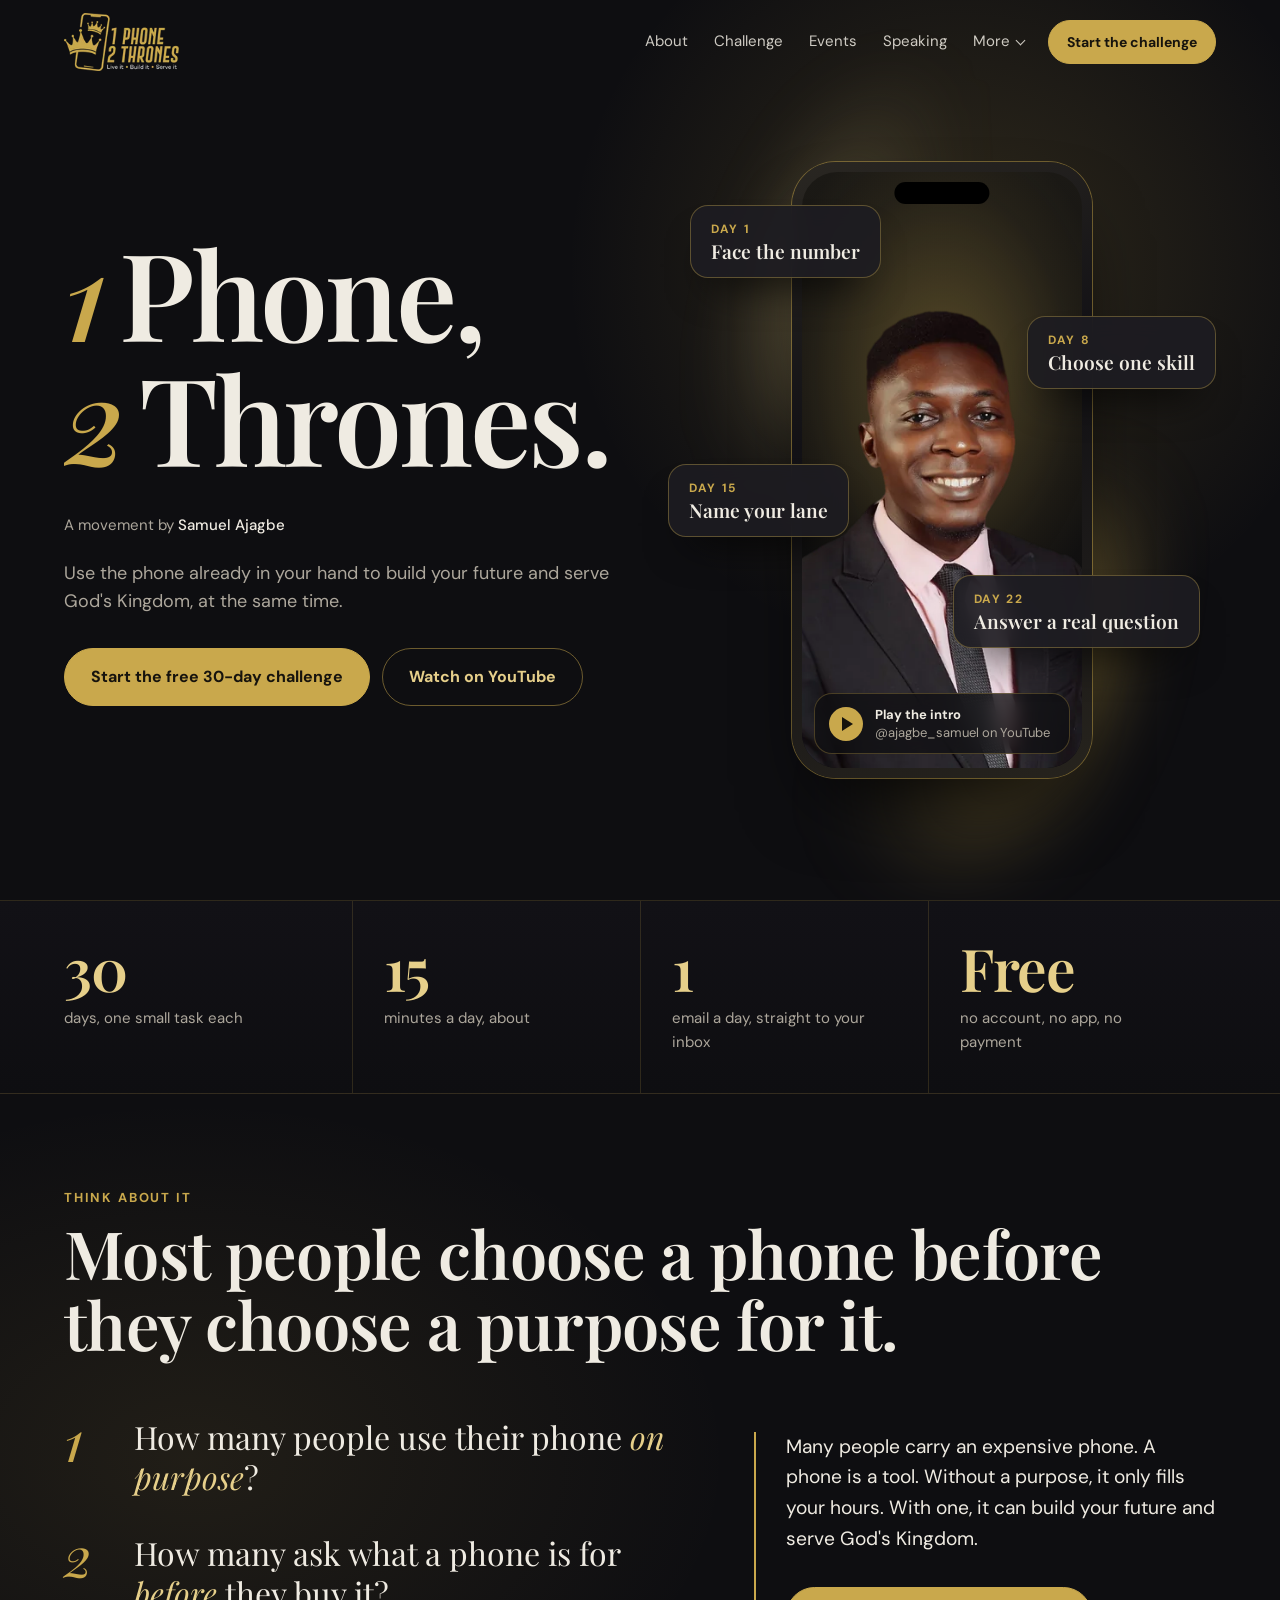
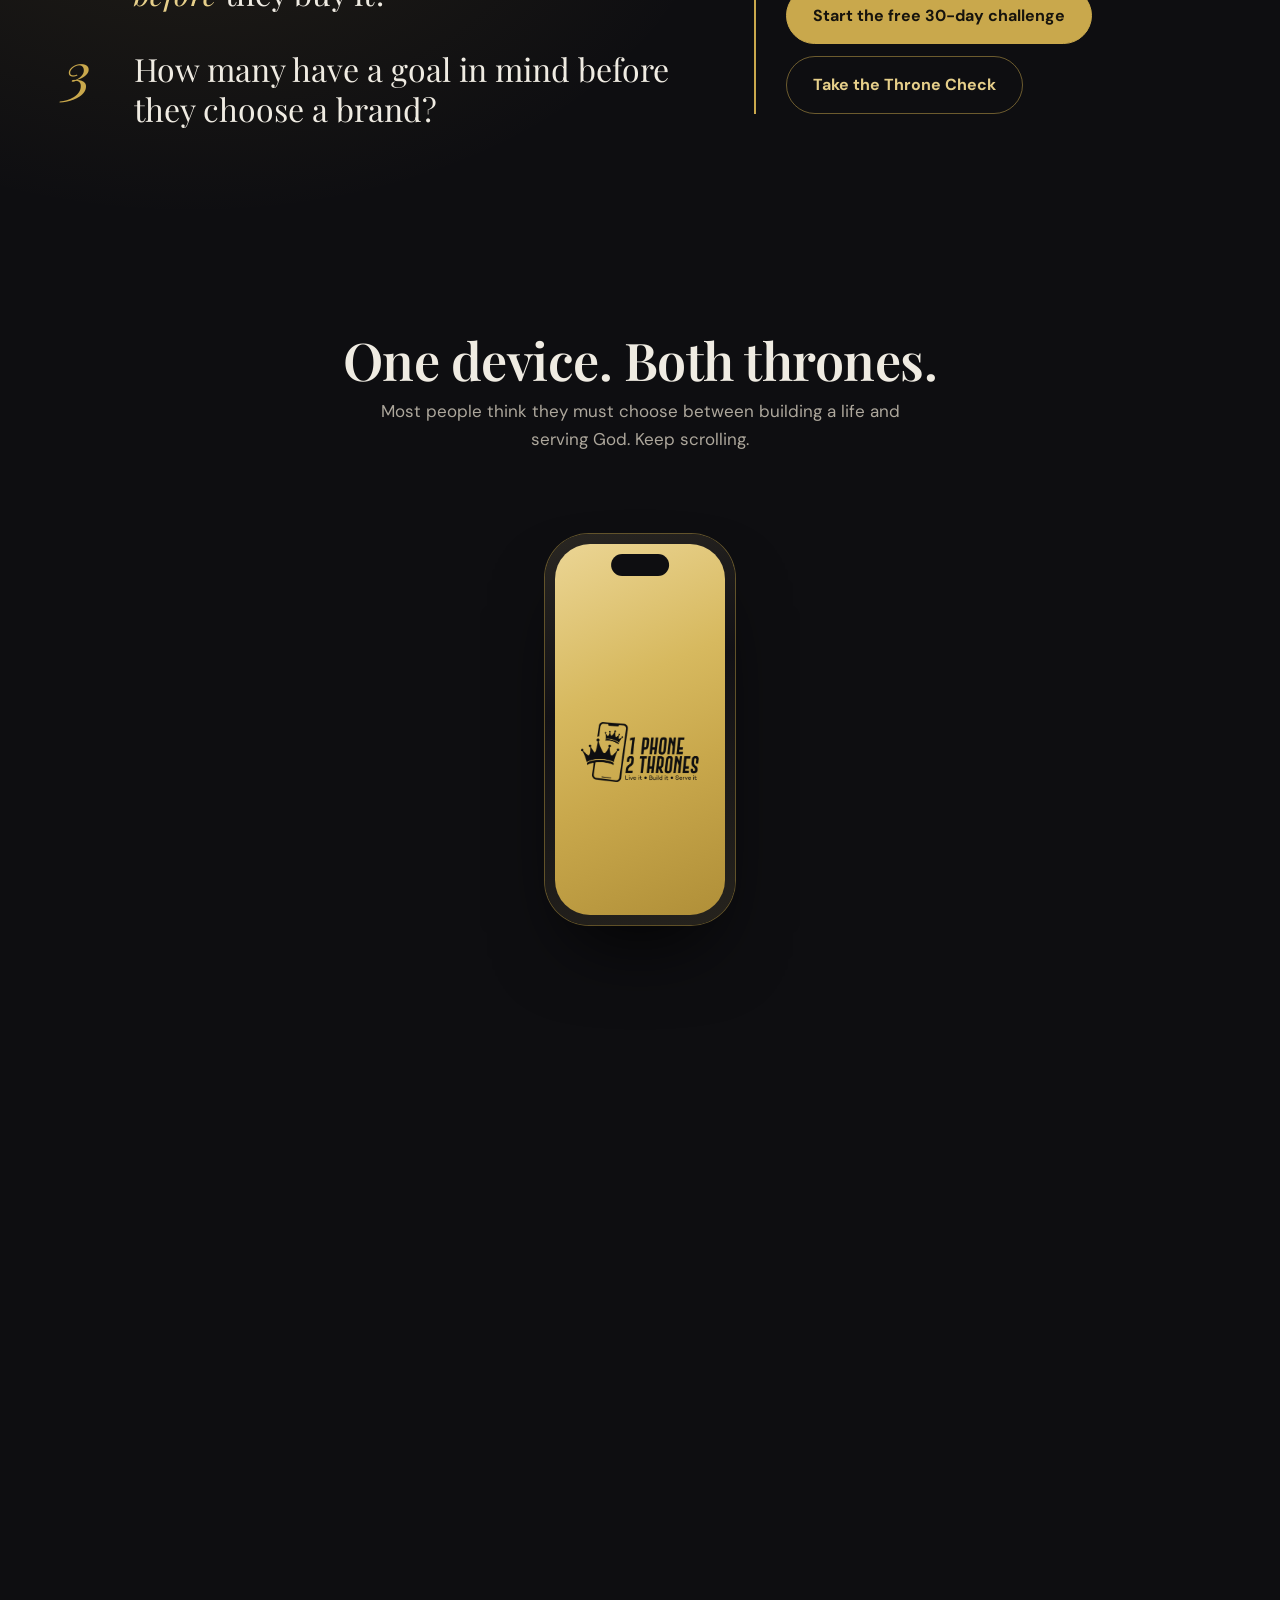
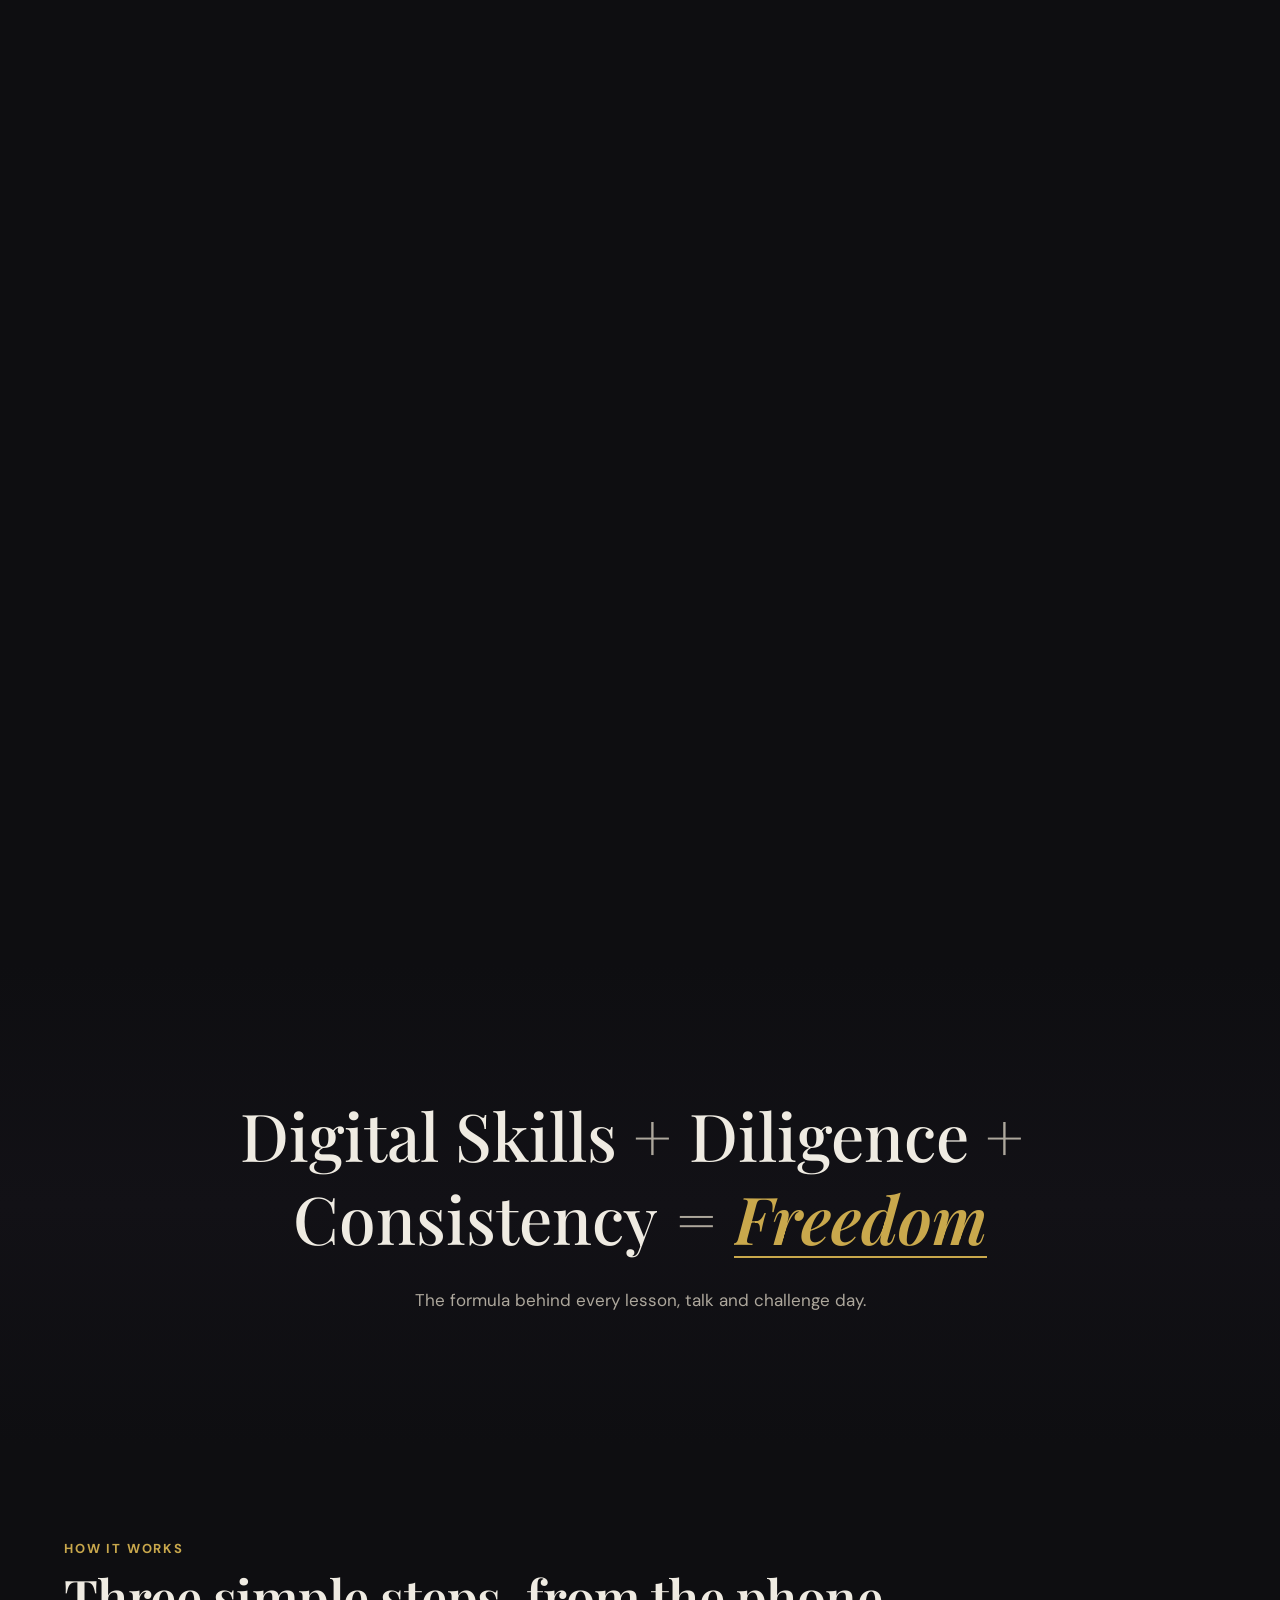
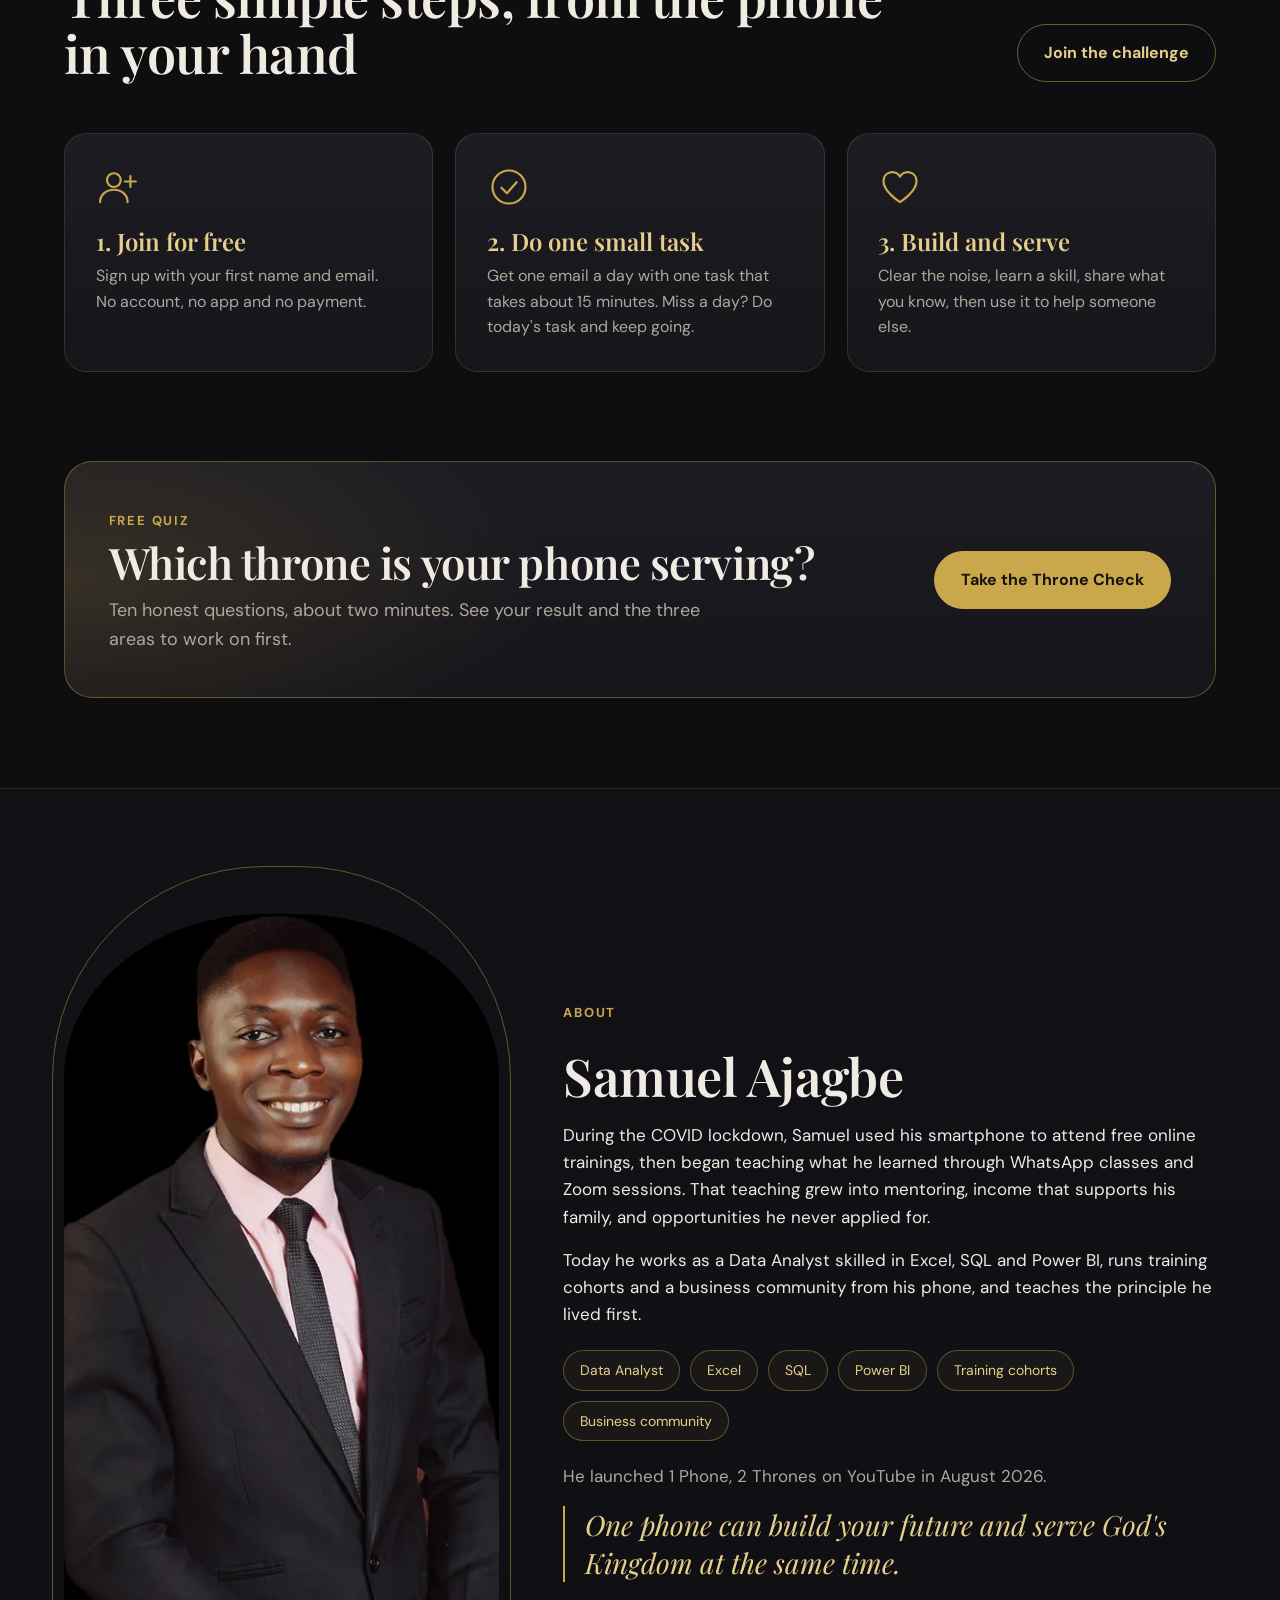
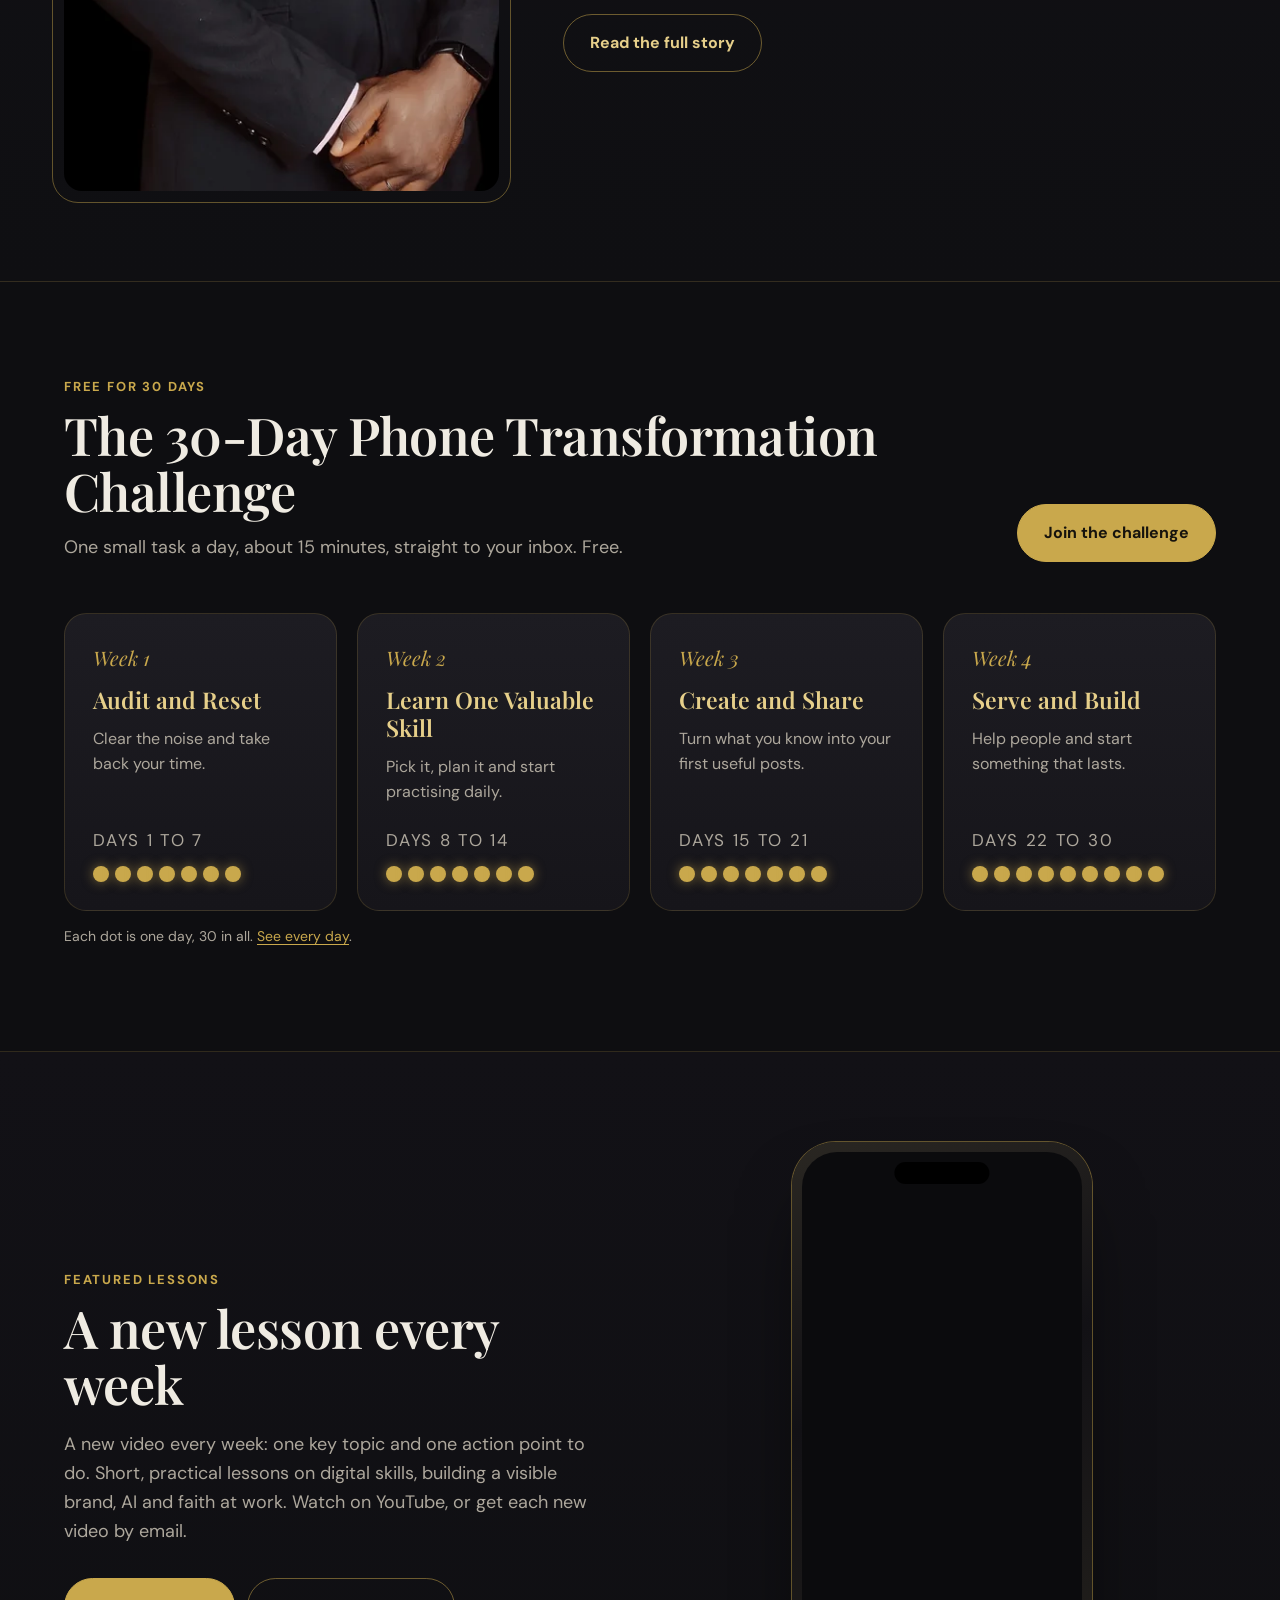
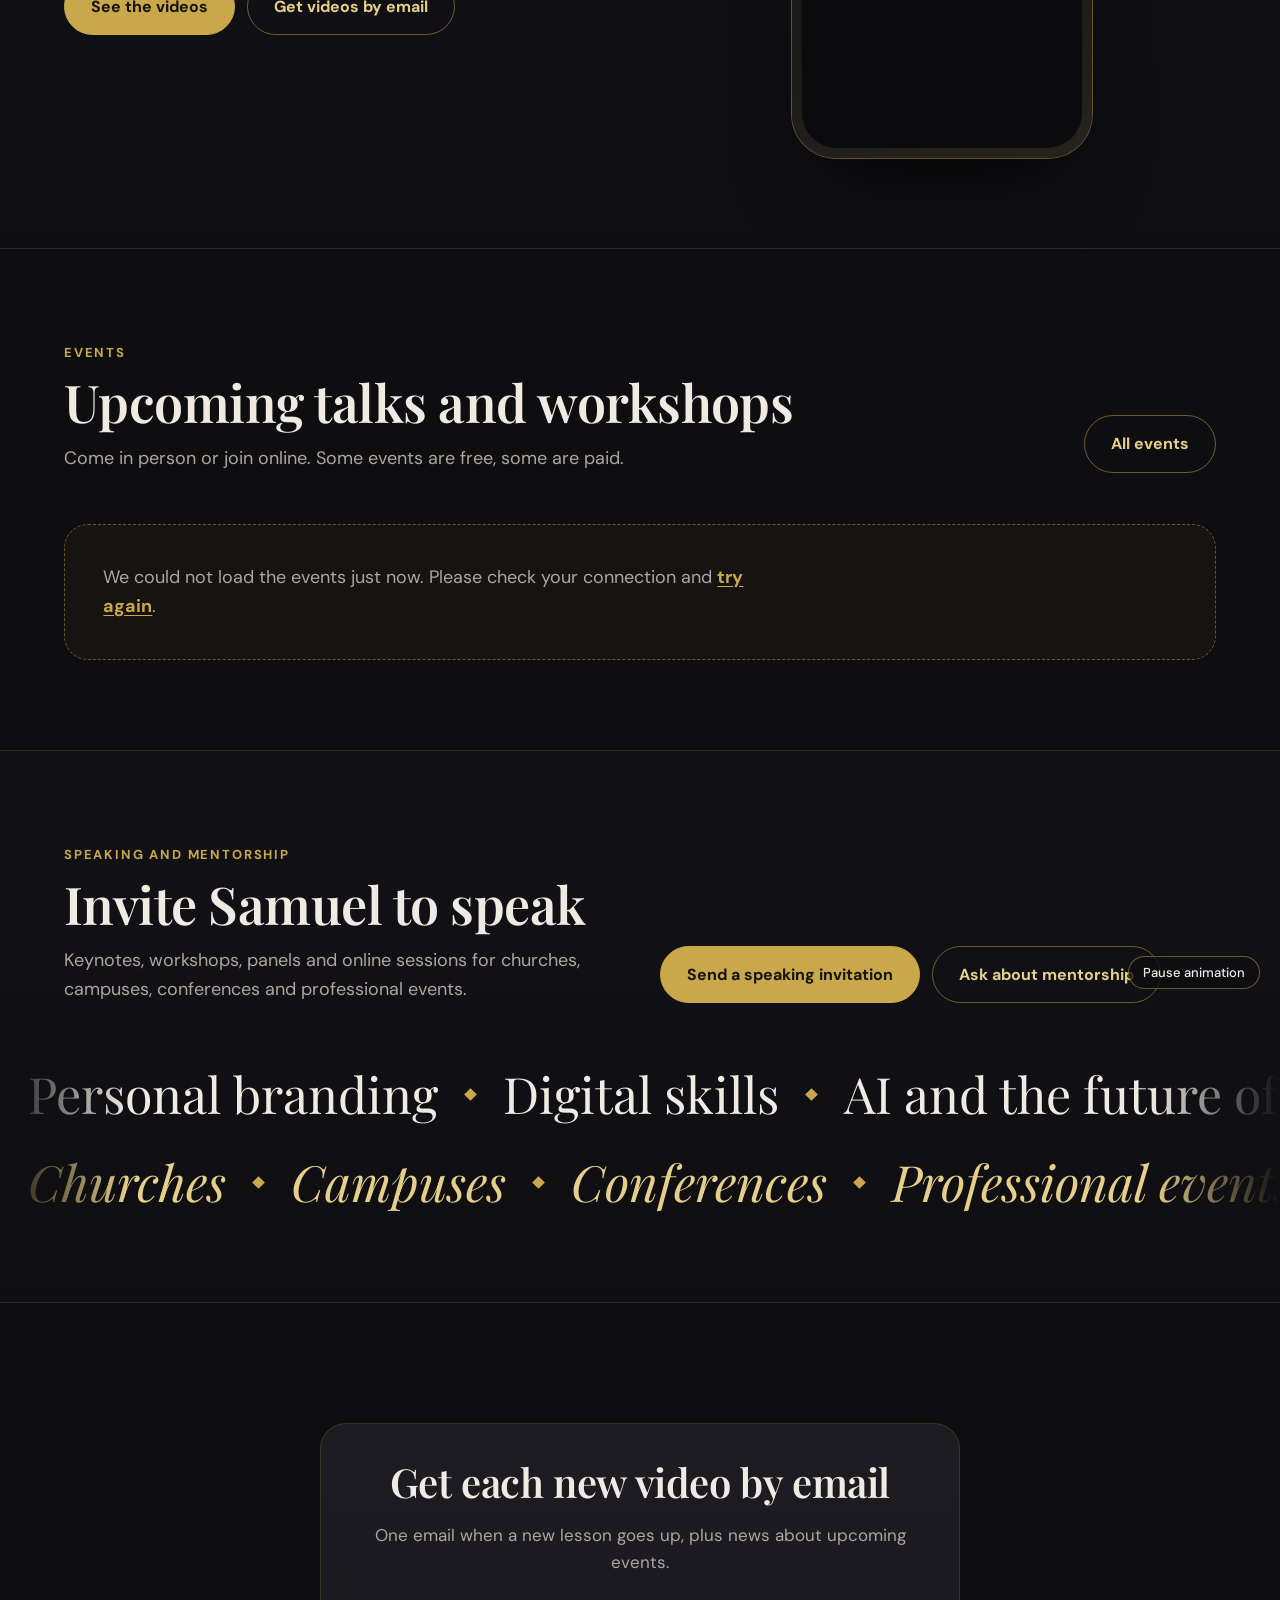
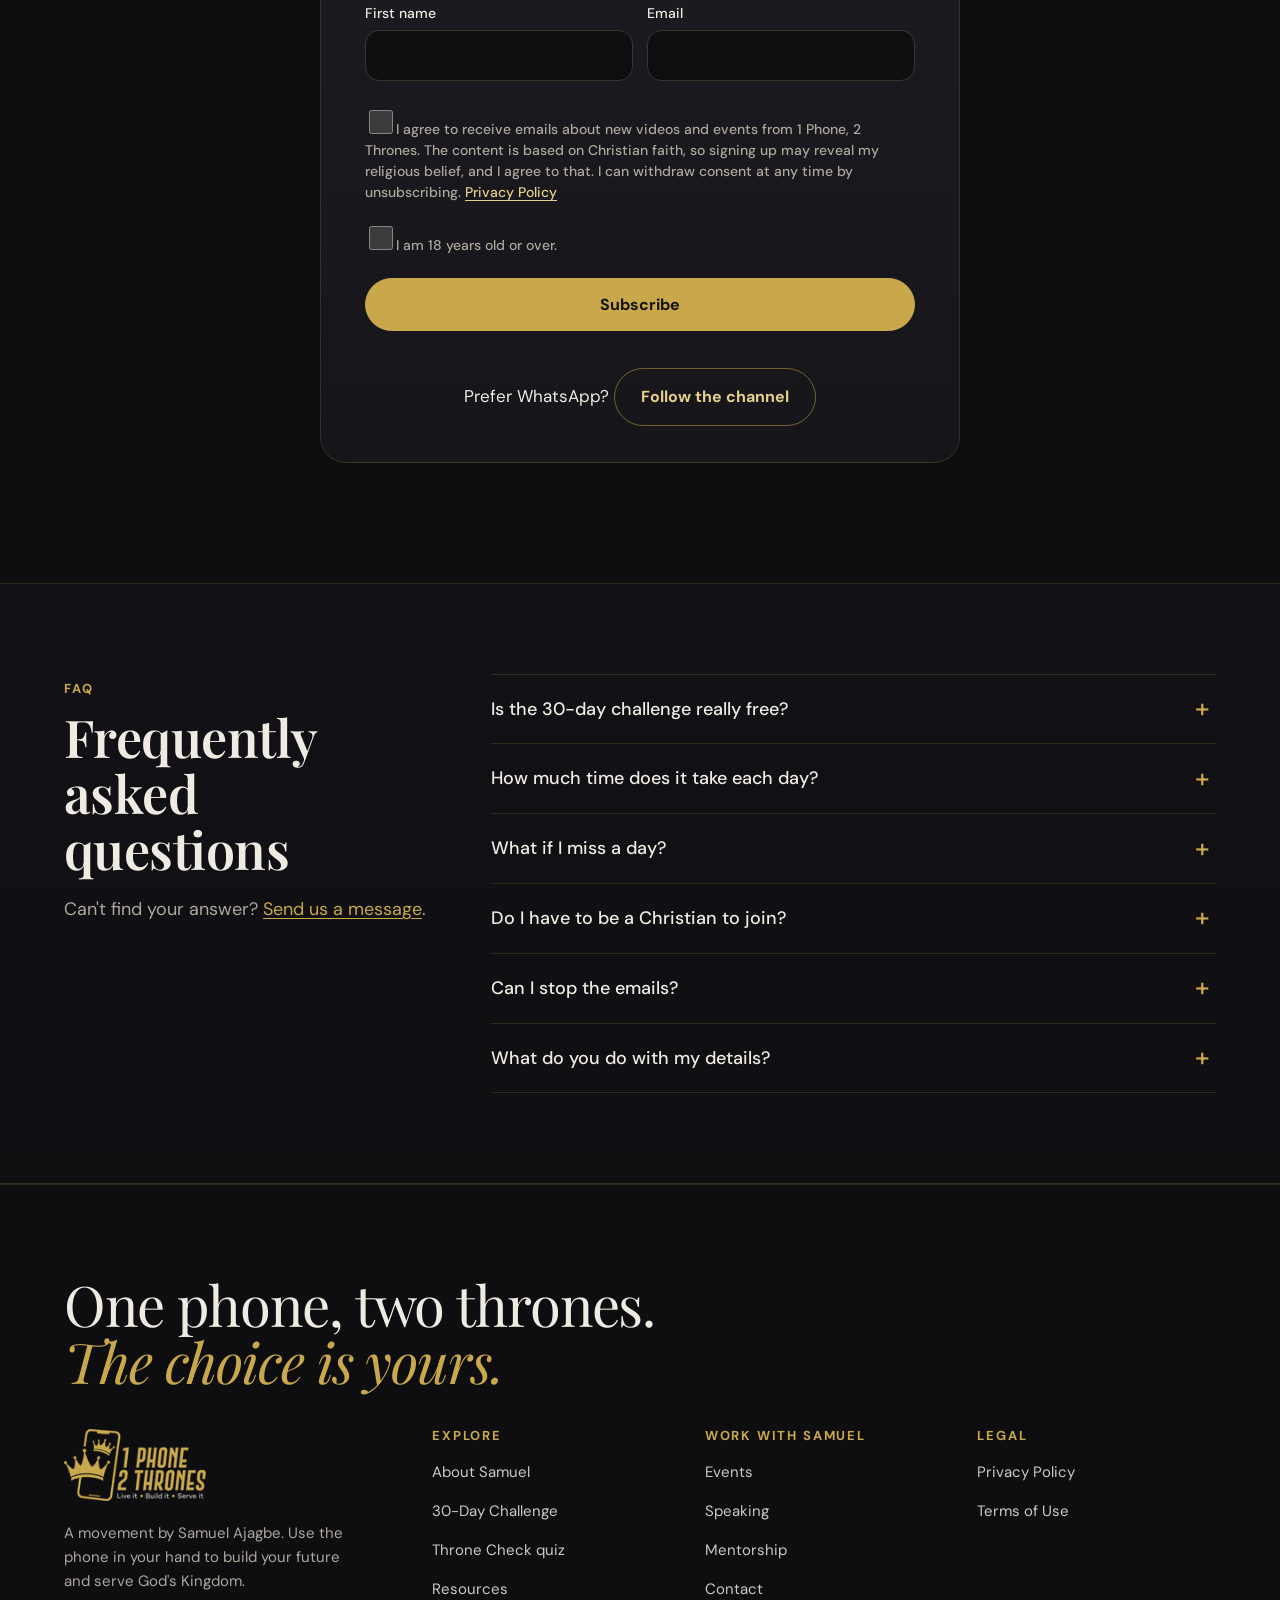
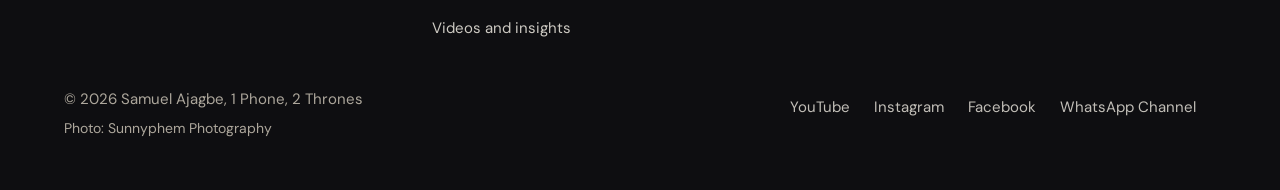
==== commit 4ae89235: "Home page: featured video in a phone frame, shown by default, no autoplay Co-Authored-By: Claude Son" ====
--- a/index.html
+++ b/index.html
@@ -237,11 +237,12 @@
         <a class="btn ghost" href="#subscribe">Get videos by email</a>
       </div>
     </div>
-    <a class="vframe vlink" href="/videos?play=1">
-      <img class="cover" src="/assets/video-cover.webp?v=4673bcf7" alt="" width="405" height="720" loading="lazy">
-      <span class="play" aria-hidden="true"></span>
-      <span class="sr-only">Watch the featured video on the Videos page</span>
-    </a>
+    <div class="phone vphone">
+      <div class="screen">
+        <div class="notch"></div>
+        <div class="vframe" data-yt="CONFIG" data-embed data-title="Featured video from 1 Phone, 2 Thrones"></div>
+      </div>
+    </div>
   </div>
 </section>
 
--- a/assets/css/style.css
+++ b/assets/css/style.css
@@ -1 +1 @@
-:root{--night:#0E0E11;--ink:#16151A;--ink2:#1D1C22;--gold:#C9A84C;--gold2:#E6CF8A;--ivory:#EFEBE2;--ash:#ADA79C;--line:rgba(201,168,76,.18);--err:#F08A7E;--serif:'Playfair Display', Georgia, serif;--sans:'DM Sans', Arial, sans-serif;--ease:cubic-bezier(.2,.7,.2,1);}*{box-sizing:border-box;}html, body{margin:0;background:var(--night);color:var(--ivory);}body{font-family:var(--sans);font-size:17px;line-height:1.6;-webkit-font-smoothing:antialiased;}html, body{overflow-x:hidden;}@supports (overflow:clip){html, body{overflow-x:clip;}}.split, #challenge, .speaking{overflow-x:clip;}a{color:var(--gold);}img{max-width:100%;}:focus-visible{outline:2px solid var(--gold2);outline-offset:3px;border-radius:4px;}.wrap{max-width:1120px;margin:0 auto;padding:0 20px;}h2{font-family:var(--serif);font-weight:600;font-size:clamp(32px, 4.6vw, 52px);line-height:1.08;margin:0 0 18px;letter-spacing:-.01em;}.lead{color:var(--ash);font-size:18px;max-width:600px;margin:0;}section{position:relative;padding:110px 0;}.btn{position:relative;display:inline-flex;align-items:center;gap:10px;padding:15px 26px;border-radius:999px;font-weight:700;font-size:16px;text-decoration:none;border:1px solid var(--gold);overflow:hidden;transition:transform .25s var(--ease), box-shadow .25s var(--ease), background .25s;}.btn.solid{background:var(--gold);color:#16130D;}.btn.solid::after{content:'';position:absolute;inset:0;background:linear-gradient(105deg, transparent 30%, rgba(255,255,255,.45) 50%, transparent 70%);transform:translateX(-120%);transition:transform .7s var(--ease);}.btn.solid:hover::after{transform:translateX(120%);}.btn.solid:hover{box-shadow:0 10px 30px -10px rgba(201,168,76,.7);transform:translateY(-2px);}.btn.ghost{color:var(--gold2);background:transparent;border-color:rgba(201,168,76,.5);}.btn.ghost:hover{background:rgba(201,168,76,.1);border-color:var(--gold);}.btns{display:flex;gap:12px;flex-wrap:wrap;margin-top:32px;}.bar{position:fixed;top:0;left:0;height:2px;width:100%;background:linear-gradient(90deg, var(--gold), var(--gold2));transform-origin:0 50%;transform:scaleX(0);z-index:30;}nav{position:fixed;top:0;left:0;right:0;z-index:20;transition:background .35s, border-color .35s, backdrop-filter .35s;border-bottom:1px solid transparent;}nav.solid{background:rgba(14,14,17,.82);backdrop-filter:blur(12px);-webkit-backdrop-filter:blur(12px);border-color:var(--line);}nav .wrap{display:flex;align-items:center;justify-content:space-between;height:70px;gap:16px;}nav img{height:38px;width:auto;display:block;}nav .word{font-family:var(--serif);color:var(--gold);font-size:19px;text-decoration:none;}nav .links{display:flex;gap:26px;align-items:center;}nav .links a{color:var(--ivory);text-decoration:none;font-size:15px;opacity:.8;transition:opacity .2s;}nav .links a:hover{opacity:1;}nav .links a.btn{opacity:1;color:#16130D;padding:10px 18px;font-size:14px;}@media (max-width: 860px){nav .links a:not(.btn){display:none;}}.hero{position:relative;min-height:100vh;display:flex;align-items:center;padding:120px 0 80px;overflow:hidden;}.hero .glow{position:absolute;inset:-20% -10% auto auto;width:70vw;height:70vw;max-width:900px;max-height:900px;background:radial-gradient(circle, rgba(201,168,76,.18), transparent 62%);pointer-events:none;}.hero .grid{display:grid;grid-template-columns:1.25fr .75fr;gap:56px;align-items:center;width:100%;}.hero h1{font-family:var(--serif);font-weight:600;font-size:clamp(56px, 9.5vw, 128px);line-height:.95;margin:0 0 28px;letter-spacing:-.025em;}.hero h1 .ln{display:block;overflow:hidden;padding-bottom:.08em;}.hero h1 .ln > span{display:inline-block;}.hero h1 .n{font-style:italic;color:var(--gold);font-weight:500;margin-right:.12em;}.hero .by{color:var(--ash);font-size:15px;margin:0 0 22px;}.hero .by b{color:var(--ivory);font-weight:500;}.cue{position:absolute;left:50%;bottom:26px;width:22px;height:36px;border:1px solid rgba(201,168,76,.5);border-radius:12px;transform:translateX(-50%);}.cue::after{content:'';position:absolute;left:50%;top:7px;width:3px;height:7px;border-radius:2px;background:var(--gold);transform:translateX(-50%);animation:cue 1.8s infinite;}@keyframes cue{0%{opacity:0;transform:translate(-50%,0);}30%{opacity:1;}100%{opacity:0;transform:translate(-50%,12px);}}.phone{position:relative;width:100%;max-width:300px;aspect-ratio:9/18.5;border-radius:44px;padding:10px;background:linear-gradient(160deg, #2a2722, #121115 40%, #26231d);box-shadow:0 0 0 1px rgba(201,168,76,.45), 0 40px 80px -30px rgba(0,0,0,.9);}.phone .screen{position:relative;height:100%;border-radius:35px;overflow:hidden;background:#0b0b0d;}.phone .screen img{width:100%;height:100%;object-fit:cover;display:block;}.phone .notch{position:absolute;top:10px;left:50%;width:34%;height:22px;transform:translateX(-50%);background:#000;border-radius:14px;z-index:2;}.phone .chip{position:absolute;left:12px;right:12px;bottom:14px;padding:12px 14px;border-radius:18px;background:rgba(14,14,17,.72);backdrop-filter:blur(10px);-webkit-backdrop-filter:blur(10px);border:1px solid rgba(201,168,76,.3);display:flex;gap:12px;align-items:center;font-size:13px;line-height:1.35;}.phone .chip .play{flex:none;width:34px;height:34px;border-radius:50%;background:var(--gold);position:relative;}.phone .chip .play::after{content:'';position:absolute;left:13px;top:10px;border-left:11px solid #16130D;border-top:7px solid transparent;border-bottom:7px solid transparent;}.phone .chip b{display:block;color:var(--ivory);font-weight:700;}.phone .chip span{color:var(--ash);}.phone .screen:has(.vid){background:radial-gradient(ellipse 80% 55% at 50% 40%, rgba(201,168,76,.28), transparent 75%), #0b0b0d;}.phone .screen .vid{position:absolute;top:0;left:50%;height:100%;aspect-ratio:9/16;transform:translateX(-50%);border:0;pointer-events:none;}.phone .sound{position:absolute;left:50%;bottom:18px;transform:translateX(-50%);z-index:3;padding:9px 16px;border-radius:999px;border:1px solid rgba(201,168,76,.5);background:rgba(14,14,17,.72);backdrop-filter:blur(8px);-webkit-backdrop-filter:blur(8px);color:var(--ivory);font:500 13px var(--sans);cursor:pointer;white-space:nowrap;}.phone .sound:hover{border-color:var(--gold);}.phone .plain{height:100%;display:flex;align-items:center;justify-content:center;text-align:center;padding:24px;font-family:var(--serif);font-size:26px;color:var(--gold);background:radial-gradient(circle at 50% 30%, rgba(201,168,76,.22), transparent 60%), #0b0b0d;}.halo-wrap{position:relative;justify-self:center;width:100%;max-width:300px;}.halo{position:absolute;inset:-14%;border-radius:50%;background:conic-gradient(from 0deg, transparent 0 25%, rgba(201,168,76,.55) 40%, transparent 55% 75%, rgba(230,207,138,.35) 90%, transparent);filter:blur(38px);animation:spin 16s linear infinite;z-index:0;}.halo-wrap .phone{z-index:1;animation:float 7s ease-in-out infinite;}@keyframes spin{to{transform:rotate(360deg);}}@keyframes float{0%,100%{transform:translateY(0) rotate(-1.5deg);}50%{transform:translateY(-14px) rotate(1deg);}}@media (max-width: 860px){.hero{min-height:auto;padding:110px 0 70px;}.hero .grid{grid-template-columns:1fr;gap:44px;}.halo-wrap{max-width:230px;}.cue{display:none;}}.js .hero h1 .ln > span{transform:translateY(105%);}.js .hero .by, .js .hero .lead, .js .hero .btns{opacity:0;transform:translateY(14px);}.js .hero .halo-wrap{opacity:0;transform:scale(.92);}.loaded .hero h1 .ln > span{transform:none;transition:transform 1s var(--ease);}.loaded .hero h1 .ln:nth-child(2) > span{transition-delay:.12s;}.loaded .hero .by{opacity:1;transform:none;transition:all .8s var(--ease) .35s;}.loaded .hero .lead{opacity:1;transform:none;transition:all .8s var(--ease) .5s;}.loaded .hero .btns{opacity:1;transform:none;transition:all .8s var(--ease) .65s;}.loaded .hero .halo-wrap{opacity:1;transform:none;transition:all 1.4s var(--ease) .2s;}.split{padding:0;height:260vh;--p:0;}.split .stage{position:sticky;top:0;height:100vh;display:flex;flex-direction:column;align-items:center;justify-content:center;overflow:hidden;}.split .head{text-align:center;position:absolute;top:clamp(80px, 12vh, 130px);left:20px;right:20px;}.split .head h2{margin-bottom:10px;}.split .head p{color:var(--ash);margin:0 auto;max-width:560px;opacity:calc(1 - var(--p) * 1.6);}.split .center{position:relative;width:100%;height:440px;margin-top:110px;display:flex;justify-content:center;align-items:center;}.split .phone{max-width:190px;z-index:3;transform:scale(calc(1 - var(--p) * .08));}.split .phone .plain{font-size:19px;}.split .phone .plain img.lg{width:78%;height:auto;object-fit:contain;}.split .beam{position:absolute;top:50%;height:1px;width:calc(var(--p) * min(32vw, 330px));background:linear-gradient(90deg, var(--gold), transparent);z-index:1;}.split .beam.l{right:50%;background:linear-gradient(270deg, var(--gold), transparent);}.split .beam.r{left:50%;}.throne{position:absolute;top:50%;left:50%;width:300px;padding:30px 28px 28px;border-radius:22px;background:linear-gradient(180deg, var(--ink2), var(--ink));border:1px solid var(--line);z-index:2;opacity:calc(var(--p) * 1.6 - .25);}.throne.l{transform:translate(calc(-50% - var(--p) * min(36vw, 360px)), -50%) rotate(calc(var(--p) * -1deg));}.throne.r{transform:translate(calc(-50% + var(--p) * min(36vw, 360px)), -50%) rotate(calc(var(--p) * 1deg));}.throne svg{width:54px;height:54px;display:block;margin-bottom:14px;}.throne svg path{stroke:var(--gold);stroke-width:1.6;fill:none;stroke-linecap:round;stroke-linejoin:round;stroke-dasharray:200;stroke-dashoffset:calc(200 - var(--p) * 200);}.throne h3{font-family:var(--serif);font-weight:600;font-size:28px;color:var(--gold2);margin:0 0 8px;}.throne p{margin:0;color:var(--ash);font-size:16px;}.split .tail{position:absolute;bottom:clamp(40px, 8vh, 80px);left:20px;right:20px;text-align:center;font-family:var(--serif);font-style:italic;font-size:clamp(20px, 2.4vw, 28px);color:var(--ivory);opacity:calc(var(--p) * 3 - 2);}@media (max-width: 860px){.split{height:auto;padding:100px 0;}.split .stage{position:static;height:auto;overflow:visible;}.split .head{position:static;}.split .head p{opacity:1;}.split .center{height:auto;margin-top:40px;flex-direction:column;gap:18px;}.split .phone{max-width:150px;transform:none;margin-bottom:10px;order:-1;}.split .beam{display:none;}.throne, .throne.l, .throne.r{position:relative;top:auto;left:auto;width:100%;max-width:420px;opacity:1;transform:none;}.throne svg path{stroke-dashoffset:0;}.split .tail{position:static;opacity:1;margin-top:34px;}.js .throne{opacity:0;transform:translateX(-30px);transition:all .8s var(--ease);}.js .throne.r{transform:translateX(30px);}.js .throne.in{opacity:1;transform:none;}}.formula{background:linear-gradient(180deg, var(--night), #121116 50%, var(--night));text-align:center;padding:130px 0;}.formula .f{font-family:var(--serif);font-size:clamp(30px, 5.4vw, 66px);line-height:1.25;margin:0;font-weight:500;}.formula .t{display:inline-block;}.formula .op{color:var(--ash);padding:0 .25em;font-weight:400;}.formula .fr{font-style:italic;font-weight:600;background:linear-gradient(100deg, var(--gold) 0%, var(--gold) 40%, #fff6d8 50%, var(--gold) 60%, var(--gold) 100%);background-size:250% 100%;background-position:100% 0;-webkit-background-clip:text;background-clip:text;color:transparent;position:relative;}.formula .fr::after{content:'';position:absolute;left:0;right:0;bottom:.02em;height:2px;background:var(--gold);transform:scaleX(0);transform-origin:0 50%;}.formula .note{color:var(--ash);margin:28px auto 0;max-width:520px;}.js .formula .t{opacity:0;transform:translateY(.4em);filter:blur(6px);}.formula.in .t{opacity:1;transform:none;filter:none;transition:all .9s var(--ease);transition-delay:calc(var(--i) * .16s);}.formula.in .fr{background-position:0 0;transition:all .9s var(--ease) 1.2s, background-position 1.6s ease 1.6s;}.formula.in .fr::after{transform:scaleX(1);transition:transform .9s var(--ease) 2.1s;}.about{display:grid;grid-template-columns:.8fr 1.2fr;gap:64px;align-items:center;}.portrait{position:relative;}.portrait img{width:100%;display:block;aspect-ratio:4/5;object-fit:cover;border-radius:200px 200px 18px 18px;}.portrait::before{content:'';position:absolute;inset:-12px;border:1px solid rgba(201,168,76,.45);border-radius:212px 212px 26px 26px;pointer-events:none;}.about p{margin:0 0 16px;}.about .quiet{color:var(--ash);}.pull{font-family:var(--serif);font-style:italic;font-size:clamp(22px, 2.4vw, 28px);line-height:1.35;color:var(--gold2);border-left:2px solid var(--gold);padding-left:20px;margin:28px 0 0;}@media (max-width: 860px){.about{grid-template-columns:1fr;gap:44px;}.portrait{max-width:300px;}}.chal-top{display:flex;justify-content:space-between;align-items:flex-end;gap:30px;flex-wrap:wrap;margin-bottom:46px;}.weeks{border-top:1px solid var(--line);}.week{display:grid;grid-template-columns:120px 1fr auto;gap:24px;align-items:center;padding:26px 0;border-bottom:1px solid var(--line);transition:background .3s;}.week:hover{background:linear-gradient(90deg, rgba(201,168,76,.06), transparent 70%);}.week .wk{font-family:var(--serif);font-style:italic;color:var(--gold);font-size:22px;}.week h3{margin:0 0 2px;font-size:19px;font-weight:700;}.week p{margin:0;color:var(--ash);font-size:15px;}.dots{display:grid;grid-template-columns:repeat(9, 14px);gap:8px;justify-content:end;}.dot{width:14px;height:14px;border-radius:50%;border:1px solid rgba(201,168,76,.45);background:transparent;transition:background .4s, box-shadow .4s, transform .4s;transition-delay:calc(var(--d) * 45ms);}.weeks.in .dot{background:var(--gold);box-shadow:0 0 12px rgba(201,168,76,.55);}.week:hover .dot{transform:scale(1.18);transition-delay:0s;}.dots-legend{color:var(--ash);font-size:14px;margin-top:14px;text-align:right;}@media (max-width: 760px){.week{grid-template-columns:1fr;gap:10px;}.dots{justify-content:start;}.dots-legend{text-align:left;}}.reel{display:grid;grid-template-columns:1fr 1fr;gap:56px;align-items:center;}.tv{position:relative;display:block;aspect-ratio:16/9;border-radius:22px;overflow:hidden;text-decoration:none;color:var(--ivory);background:radial-gradient(circle at 30% 20%, rgba(201,168,76,.28), transparent 55%), linear-gradient(135deg, #1d1b16, #0f0f12);border:1px solid var(--line);}.tv .big{position:absolute;left:50%;top:50%;width:84px;height:84px;margin:-42px 0 0 -42px;border-radius:50%;background:var(--gold);transition:transform .35s var(--ease);}.tv .big::before{content:'';position:absolute;inset:-12px;border-radius:50%;border:1px solid rgba(201,168,76,.6);animation:ring 2.4s var(--ease) infinite;}.tv .big::after{content:'';position:absolute;left:33px;top:26px;border-left:24px solid #16130D;border-top:16px solid transparent;border-bottom:16px solid transparent;}.tv:hover .big{transform:scale(1.08);}.tv .cap{position:absolute;left:22px;bottom:18px;right:22px;display:flex;justify-content:space-between;font-size:14px;color:var(--ash);}.tv .cap b{color:var(--ivory);}@keyframes ring{0%{transform:scale(.85);opacity:.9;}100%{transform:scale(1.5);opacity:0;}}@media (max-width: 760px){section{padding:80px 0;}.formula, .sub{padding:90px 0;}}@media (max-width: 860px){.reel{grid-template-columns:1fr;gap:36px;}}.events{margin-top:40px;border-top:1px solid var(--line);}.event{display:grid;grid-template-columns:96px 1fr auto;gap:26px;align-items:center;padding:26px 0;border-bottom:1px solid var(--line);}.date{text-align:center;border:1px solid rgba(201,168,76,.45);border-radius:16px;padding:10px 0 12px;}.date .d{display:block;font-family:var(--serif);font-size:38px;line-height:1;color:var(--gold2);}.date .m{display:block;font-size:13px;color:var(--ash);margin-top:4px;}.event h3{margin:0 0 6px;font-family:var(--serif);font-weight:600;font-size:24px;line-height:1.2;}.event .meta{color:var(--ash);font-size:15px;}.event .price{color:var(--gold);font-weight:700;}.empty{margin-top:36px;padding:34px;border-radius:22px;border:1px dashed rgba(201,168,76,.4);color:var(--ash);max-width:640px;}.empty a{font-weight:700;}@media (max-width: 640px){.event{grid-template-columns:76px 1fr;}.event .btn{grid-column:1 / -1;justify-content:center;}.date .d{font-size:30px;}}.speaking{padding-bottom:70px;overflow:hidden;}.marquee{margin:46px 0 10px;display:grid;gap:8px;-webkit-mask-image:linear-gradient(90deg, transparent, #000 10%, #000 90%, transparent);mask-image:linear-gradient(90deg, transparent, #000 10%, #000 90%, transparent);}.track{display:flex;width:max-content;animation:slide 46s linear infinite;}.track.rev{animation-direction:reverse;animation-duration:54s;}.marquee:hover .track{animation-play-state:paused;}.track span{font-family:var(--serif);font-size:clamp(28px, 4.2vw, 50px);white-space:nowrap;padding:0 28px;color:var(--ivory);}.track.rev span{font-style:italic;color:var(--gold2);}.track i{align-self:center;width:9px;height:9px;background:var(--gold);transform:rotate(45deg);flex:none;}@keyframes slide{to{transform:translateX(-50%);}}.sub{padding:120px 0;}.subcard{position:relative;max-width:760px;margin:0 auto;padding:56px clamp(22px, 5vw, 60px);border-radius:30px;background:linear-gradient(180deg, var(--ink2), var(--ink));border:1px solid var(--line);overflow:hidden;}.subcard::before{content:'';position:absolute;top:-40%;left:50%;width:520px;height:520px;transform:translateX(-50%);background:radial-gradient(circle, rgba(201,168,76,.2), transparent 60%);pointer-events:none;}.subcard > *{position:relative;}.subcard h2{text-align:center;}.subcard .lead{text-align:center;margin:0 auto 30px;}label{display:block;font-size:14px;font-weight:500;margin:0 0 6px;}input[type=text], input[type=email]{width:100%;padding:15px 16px;border-radius:14px;border:1px solid #3A362E;background:#0F0F12;color:var(--ivory);font-size:16px;font-family:inherit;margin:0 0 16px;outline:none;transition:border-color .2s, box-shadow .2s;}input[type=text]:focus, input[type=email]:focus{border-color:var(--gold);box-shadow:0 0 0 4px rgba(201,168,76,.14);}.row2{display:grid;grid-template-columns:1fr 1fr;gap:14px;}@media (max-width: 560px){.row2{grid-template-columns:1fr;}}.consent{display:flex;gap:10px;align-items:flex-start;margin:2px 0 22px;font-size:13px;line-height:1.5;color:var(--ash);font-weight:400;}.consent input{margin-top:2px;width:18px;height:18px;accent-color:var(--gold);flex:none;}.hp{position:absolute;left:-9999px;width:1px;height:1px;overflow:hidden;}button.btn{cursor:pointer;font-family:inherit;width:100%;justify-content:center;}button[disabled]{opacity:.6;cursor:wait;}.msg{margin:14px 0 0;font-size:15px;min-height:1px;text-align:center;}.msg.err{color:var(--err);}.done{display:none;text-align:center;padding:10px 0;}.done svg{width:76px;height:76px;display:block;margin:0 auto 18px;}.done circle, .done path{fill:none;stroke:var(--gold);stroke-width:2;stroke-linecap:round;stroke-linejoin:round;}.done circle{stroke-dasharray:240;stroke-dashoffset:240;}.done path{stroke-dasharray:60;stroke-dashoffset:60;}.subcard.ok form{display:none;}.subcard.ok .done{display:block;}.subcard.ok .done circle{stroke-dashoffset:0;transition:stroke-dashoffset .8s var(--ease);}.subcard.ok .done path{stroke-dashoffset:0;transition:stroke-dashoffset .5s var(--ease) .7s;}.done h3{font-family:var(--serif);font-size:30px;margin:0 0 8px;}.done p{color:var(--ash);margin:0 auto;max-width:440px;}footer{padding:90px 0 50px;border-top:1px solid var(--line);}footer .motto{font-family:var(--serif);font-size:clamp(34px, 6vw, 76px);line-height:1.02;margin:0 0 40px;letter-spacing:-.02em;}footer .motto em{color:var(--gold);}footer .row{display:flex;justify-content:space-between;gap:20px;flex-wrap:wrap;color:var(--ash);font-size:15px;}footer .social a{margin-right:20px;text-decoration:none;color:var(--ivory);opacity:.8;}footer .social a:hover{opacity:1;color:var(--gold2);}footer p{margin:0;}@media (prefers-reduced-motion: reduce){*, *::before, *::after{animation:none !important;transition:none !important;}.split{height:auto !important;padding:100px 0;--p:1 !important;}.split .stage{position:static;height:auto;}.track{flex-wrap:wrap;width:auto;}.track span:nth-child(n+13), .track i:nth-child(n+13){display:none;}}.phone .screen img{box-sizing:border-box;padding-top:46px;object-position:50% 0;background:radial-gradient(ellipse 80% 55% at 50% 35%, rgba(201,168,76,.38), rgba(201,168,76,.06) 60%, transparent 80%), linear-gradient(180deg,#1b1915,#0b0b0d);}.portrait img{box-sizing:border-box;padding-top:36px;object-fit:cover;object-position:50% 0;background:radial-gradient(ellipse 75% 60% at 50% 38%, rgba(201,168,76,.40), rgba(201,168,76,.08) 60%, transparent 80%), linear-gradient(180deg,#1d1a14,#0E0E11);}.skip-link{position:absolute;left:12px;top:-60px;z-index:100;background:var(--gold);color:#16130D;padding:10px 16px;border-radius:10px;font-weight:700;text-decoration:none;transition:top .2s;}.skip-link:focus{top:12px;}.sr-only{position:absolute;width:1px;height:1px;margin:-1px;padding:0;overflow:hidden;clip:rect(0,0,0,0);white-space:nowrap;border:0;}html{scroll-behavior:smooth;scroll-padding-top:84px;}@media (prefers-reduced-motion: reduce){html{scroll-behavior:auto;}}a{text-underline-offset:3px;}main:focus{outline:none;}nav .wrap{height:70px;}nav .brand{display:flex;align-items:center;flex:none;}nav .brand img{height:38px;width:auto;}nav .links{display:flex;gap:22px;align-items:center;}nav .links a:not(.btn), nav .more > summary{color:var(--ivory);text-decoration:none;font-size:15px;opacity:.85;padding:8px 2px;border-bottom:2px solid transparent;cursor:pointer;list-style:none;}nav .links a:not(.btn):hover, nav .more > summary:hover{opacity:1;}nav .links a[aria-current="page"], nav .more.has-current > summary{opacity:1;color:var(--gold2);border-bottom-color:var(--gold);}nav .more{position:relative;}nav .more > summary::-webkit-details-marker{display:none;}nav .more > summary::after{content:'';display:inline-block;margin-left:7px;width:6px;height:6px;border-right:1.5px solid currentColor;border-bottom:1.5px solid currentColor;transform:translateY(-2px) rotate(45deg);}nav .more[open] > summary::after{transform:translateY(1px) rotate(-135deg);}nav .more .drop{position:absolute;right:0;top:calc(100% + 10px);min-width:200px;padding:8px;border-radius:16px;background:var(--ink2);border:1px solid var(--line);box-shadow:0 24px 50px -20px rgba(0,0,0,.9);display:grid;}nav .more .drop a{padding:10px 14px;border-radius:10px;border-bottom:0;}nav .more .drop a:hover{background:rgba(201,168,76,.1);}nav .menu-btn{display:none;width:44px;height:44px;border-radius:12px;border:1px solid rgba(201,168,76,.5);background:transparent;cursor:pointer;padding:0;position:relative;}nav .menu-btn span, nav .menu-btn span::before, nav .menu-btn span::after{content:'';position:absolute;left:11px;right:11px;height:2px;background:var(--gold2);border-radius:2px;transition:transform .25s, opacity .2s;}nav .menu-btn span{top:21px;}nav .menu-btn span::before{left:0;right:0;top:-7px;}nav .menu-btn span::after{left:0;right:0;top:7px;}nav .menu-btn[aria-expanded="true"] span{background:transparent;}nav .menu-btn[aria-expanded="true"] span::before{transform:translateY(7px) rotate(45deg);}nav .menu-btn[aria-expanded="true"] span::after{transform:translateY(-7px) rotate(-45deg);}nav .links a.btn{padding:10px 18px;font-size:14px;}@media (max-width: 1020px){nav .menu-btn{display:block;}nav .links{display:none;position:absolute;left:0;right:0;top:70px;flex-direction:column;align-items:stretch;gap:0;padding:10px 20px 24px;background:#0E0E11;border-bottom:1px solid var(--line);max-height:calc(100vh - 70px);max-height:calc(100dvh - 70px);overflow:auto;}nav.open .links{display:flex;}nav.open{background:#0E0E11;}nav .links a:not(.btn), nav .more > summary{display:block !important;font-size:18px;padding:14px 2px;border-bottom:1px solid var(--line);opacity:1;}nav .more > summary{display:none !important;}nav .more{display:contents;}nav .more .drop{position:static;display:contents;padding:0;background:none;border:0;box-shadow:none;}nav .more .drop a{padding:14px 2px;border-radius:0;}nav .links a.btn{margin-top:18px;justify-content:center;padding:15px 26px;font-size:16px;}}body.nav-open{overflow:hidden;}main > section{padding:84px 0;}.page-head{padding:150px 0 56px;position:relative;overflow:hidden;border-bottom:1px solid var(--line);}.page-head::before{content:'';position:absolute;inset:-40% -10% auto auto;width:60vw;height:60vw;max-width:760px;max-height:760px;background:radial-gradient(circle, rgba(201,168,76,.15), transparent 62%);pointer-events:none;}.page-head .wrap{position:relative;}.page-head h1{font-family:var(--serif);font-weight:600;font-size:clamp(38px, 6.5vw, 74px);line-height:1.04;letter-spacing:-.02em;margin:10px 0 18px;}.page-head .lead{font-size:19px;}.eyebrow{display:inline-block;font-size:13px;letter-spacing:.14em;text-transform:uppercase;color:var(--gold);font-weight:700;margin:0;}.crumbs{font-size:14px;color:var(--ash);margin:0 0 6px;}.crumbs a{color:var(--ash);}@media (max-width: 760px){main > section{padding:60px 0;}.page-head{padding:120px 0 40px;}}.prose{max-width:720px;}.prose h2{font-size:clamp(26px, 3.4vw, 36px);margin:44px 0 14px;}.prose h3{font-family:var(--serif);font-size:22px;margin:30px 0 8px;color:var(--gold2);}.prose p, .prose li{color:#D8D3C8;}.prose ul, .prose ol{padding-left:22px;}.prose li{margin:0 0 8px;}.prose a{color:var(--gold2);}.updated{color:var(--ash);font-size:14px;}.grid2, .grid3{display:grid;gap:22px;margin-top:36px;}.grid2{grid-template-columns:repeat(2, 1fr);}.grid3{grid-template-columns:repeat(3, 1fr);}@media (max-width: 900px){.grid3{grid-template-columns:1fr 1fr;}}@media (max-width: 640px){.grid2, .grid3{grid-template-columns:1fr;}}.card{padding:28px;border-radius:22px;background:linear-gradient(180deg, var(--ink2), var(--ink));border:1px solid var(--line);transition:border-color .25s, transform .25s var(--ease);}a.card{display:block;text-decoration:none;color:inherit;}a.card:hover{border-color:rgba(201,168,76,.55);transform:translateY(-3px);}.card h3{font-family:var(--serif);font-weight:600;font-size:24px;margin:0 0 8px;color:var(--gold2);line-height:1.2;}.card p{margin:0 0 12px;color:var(--ash);font-size:16px;}.card p:last-child{margin-bottom:0;}.card .more-link{color:var(--gold);font-weight:700;font-size:15px;}.num{font-family:var(--serif);font-style:italic;color:var(--gold);font-size:34px;line-height:1;display:block;margin-bottom:10px;}.ph{border:1px dashed rgba(201,168,76,.55);border-radius:18px;padding:22px 24px;color:var(--ash);background:rgba(201,168,76,.04);}.ph::before{content:'PLACEHOLDER';display:inline-block;font-size:11px;letter-spacing:.14em;font-weight:700;color:#16130D;background:var(--gold);padding:3px 9px;border-radius:999px;margin-right:10px;vertical-align:2px;}.pill{display:inline-block;font-size:12px;letter-spacing:.1em;text-transform:uppercase;font-weight:700;border:1px solid rgba(201,168,76,.5);color:var(--gold2);padding:4px 11px;border-radius:999px;}.curr{margin-top:34px;display:grid;gap:18px;}.curr details{border:1px solid var(--line);border-radius:20px;background:linear-gradient(180deg, var(--ink2), var(--ink));}.curr summary{list-style:none;cursor:pointer;padding:22px 26px;display:grid;grid-template-columns:auto 1fr auto;gap:6px 20px;align-items:center;border-radius:20px;}.curr summary::-webkit-details-marker{display:none;}.curr summary .wk{font-family:var(--serif);font-style:italic;color:var(--gold);font-size:22px;}.curr summary h3{margin:0;font-size:20px;}.curr summary p{margin:0;color:var(--ash);font-size:15px;grid-column:2;}.curr summary::after{content:'';width:9px;height:9px;border-right:2px solid var(--gold);border-bottom:2px solid var(--gold);transform:rotate(45deg);grid-row:1;grid-column:3;transition:transform .2s;}.curr details[open] summary::after{transform:rotate(-135deg);}.curr ol{margin:0;padding:4px 26px 24px 26px;list-style:none;display:grid;gap:2px;}.curr li{display:grid;grid-template-columns:64px 1fr;gap:12px;padding:12px 0;border-top:1px solid var(--line);}.curr li b{color:var(--gold2);font-weight:500;}.curr li span{color:var(--ash);display:block;font-size:15px;}@media (max-width: 640px){.curr summary{grid-template-columns:1fr auto;}.curr summary .wk, .curr summary p{grid-column:1;}.curr summary h3{grid-column:1;}.curr summary::after{grid-row:1;grid-column:2;}}.faq{margin-top:30px;max-width:820px;border-top:1px solid var(--line);}.faq details{border-bottom:1px solid var(--line);}.faq summary{cursor:pointer;list-style:none;padding:20px 40px 20px 0;font-weight:500;font-size:18px;position:relative;}.faq summary::-webkit-details-marker{display:none;}.faq summary::after{content:'+';position:absolute;right:6px;top:50%;transform:translateY(-52%);color:var(--gold);font-size:26px;line-height:1;}.faq details[open] summary::after{content:'\2212';}.faq details p{margin:0 0 20px;color:var(--ash);max-width:700px;}.form{position:relative;max-width:720px;padding:36px clamp(20px, 4vw, 44px);border-radius:26px;background:linear-gradient(180deg, var(--ink2), var(--ink));border:1px solid var(--line);}.form.narrow{max-width:560px;}.form h2, .form h3{margin-top:0;}.field{margin:0 0 16px;}.field label{display:block;font-size:14px;font-weight:500;margin:0 0 6px;}.field .opt{color:var(--ash);font-weight:400;}.form input[type=text], .form input[type=email], .form input[type=tel], .form input[type=date], .form input[type=number], .form select, .form textarea{width:100%;padding:14px 16px;border-radius:14px;border:1px solid #3A362E;background:#0F0F12;color:var(--ivory);font-size:16px;font-family:inherit;margin:0;outline:none;transition:border-color .2s, box-shadow .2s;}.form textarea{min-height:130px;resize:vertical;line-height:1.5;}.form select{appearance:none;background-image:linear-gradient(45deg, transparent 50%, var(--gold) 50%), linear-gradient(135deg, var(--gold) 50%, transparent 50%);background-position:calc(100% - 22px) 52%, calc(100% - 16px) 52%;background-size:6px 6px;background-repeat:no-repeat;padding-right:42px;}.form input:focus, .form select:focus, .form textarea:focus{border-color:var(--gold);box-shadow:0 0 0 4px rgba(201,168,76,.18);}.form ::placeholder{color:#8F8A80;}.form [aria-invalid="true"]{border-color:var(--err);}.field .err{color:var(--err);font-size:14px;margin:6px 0 0;min-height:0;}.field .hint{color:var(--ash);font-size:13px;margin:6px 0 0;}.form .row2{display:grid;grid-template-columns:1fr 1fr;gap:14px;}@media (max-width: 560px){.form .row2{grid-template-columns:1fr;}}.form .consent{margin:6px 0 22px;}.form .consent input{margin-top:3px;}.form .consent a{color:var(--gold2);}.form button.btn[disabled]{opacity:.6;cursor:progress;transform:none;box-shadow:none;}.form .msg{margin:14px 0 0;text-align:left;font-size:15px;}.form .msg.err{color:var(--err);}.form-done{display:none;padding:6px 0;}.form.ok > form{display:none;}.form.ok .form-done{display:block;}.form-done h3{font-family:var(--serif);font-size:30px;margin:0 0 10px;}.form-done p{color:var(--ash);margin:0 0 10px;}.form-done .ref{display:inline-block;font-family:ui-monospace, Menlo, Consolas, monospace;letter-spacing:.06em;color:var(--gold2);border:1px solid var(--line);border-radius:10px;padding:4px 10px;}.form-done svg{width:64px;height:64px;display:block;margin-bottom:14px;}.form-done svg circle, .form-done svg path{fill:none;stroke:var(--gold);stroke-width:2;stroke-linecap:round;stroke-linejoin:round;}.vframe{position:relative;aspect-ratio:9/16;max-width:340px;border-radius:26px;overflow:hidden;border:1px solid var(--line);background:radial-gradient(circle at 30% 20%, rgba(201,168,76,.28), transparent 55%), linear-gradient(135deg, #1d1b16, #0f0f12);}.vframe.wide{aspect-ratio:16/9;max-width:none;}.vframe button{position:absolute;inset:0;width:100%;border:0;background:transparent;color:var(--ivory);cursor:pointer;font:inherit;display:flex;flex-direction:column;align-items:center;justify-content:center;gap:14px;}.vframe .play{width:78px;height:78px;border-radius:50%;background:var(--gold);position:relative;transition:transform .3s var(--ease);}.vframe .play::after{content:'';position:absolute;left:31px;top:24px;border-left:22px solid #16130D;border-top:15px solid transparent;border-bottom:15px solid transparent;}.vframe button:hover .play{transform:scale(1.08);}.vframe img.cover{position:absolute;inset:0;width:100%;height:100%;object-fit:cover;}.vframe img.cover + button{background:linear-gradient(rgba(14,14,17,.15), rgba(14,14,17,.55));}.vframe.vlink{display:flex;align-items:center;justify-content:center;}.vframe.vlink .play{position:relative;z-index:1;box-shadow:0 6px 24px rgba(0,0,0,.45);}.vframe.vlink::after{content:'';position:absolute;inset:0;background:linear-gradient(rgba(14,14,17,.1), rgba(14,14,17,.45));}.vframe.vlink:hover .play{transform:scale(1.08);}.vframe iframe{position:absolute;inset:0;width:100%;height:100%;border:0;}.cta-band{text-align:center;padding:84px 0;border-top:1px solid var(--line);background:linear-gradient(180deg, var(--night), #121116 50%, var(--night));}.cta-band h2{max-width:760px;margin-left:auto;margin-right:auto;}.cta-band .lead{margin:0 auto;}.cta-band .btns{justify-content:center;}.pause{position:absolute;right:20px;bottom:14px;z-index:2;font:500 13px var(--sans);color:var(--ivory);background:rgba(14,14,17,.8);border:1px solid rgba(201,168,76,.5);border-radius:999px;padding:7px 14px;cursor:pointer;}.speaking .wrap{position:relative;}.marquee.paused .track{animation-play-state:paused;}.event .loc{display:block;}.event-empty .btns{margin-top:18px;}.loading{color:var(--ash);}footer .cols{display:grid;grid-template-columns:1.4fr 1fr 1fr 1fr;gap:34px;margin-bottom:44px;}footer .cols h2{font-family:var(--sans);font-size:13px;letter-spacing:.14em;text-transform:uppercase;color:var(--gold);margin:0 0 14px;font-weight:700;}footer .cols ul{list-style:none;margin:0;padding:0;display:grid;gap:9px;}footer .cols a{color:var(--ivory);opacity:.85;text-decoration:none;font-size:15px;}footer .cols a:hover{opacity:1;color:var(--gold2);}footer .cols .f-about p{color:var(--ash);font-size:15px;max-width:300px;margin:12px 0 0;}footer .cols img{height:36px;width:auto;}footer .social a{margin-right:20px;}@media (max-width: 860px){footer .cols{grid-template-columns:1fr 1fr;}footer .cols .f-about{grid-column:1 / -1;}}@media (max-width: 480px){footer .cols{grid-template-columns:1fr;}}footer .motto{font-size:clamp(30px, 5vw, 56px);}button.chip{font:inherit;color:var(--ivory);text-align:left;cursor:pointer;width:auto;}button.chip:hover{border-color:var(--gold);}button.chip .play{flex:none;}.phone .screen img{aspect-ratio:auto;}.wrap{max-width:none;padding:0 clamp(20px, 5vw, 96px);}.lead{max-width:680px;}.page-head .lead{max-width:760px;}.prose{max-width:960px;}.faq{max-width:1040px;}.form{max-width:960px;}.form.narrow{max-width:620px;}.grid3{grid-template-columns:repeat(3, 1fr);}@media (min-width: 1500px){.grid3.wide4{grid-template-columns:repeat(4, 1fr);}}.hero .grid{grid-template-columns:1.3fr .7fr;}.two-col{display:grid;grid-template-columns:minmax(0, 1.25fr) minmax(0, .75fr);gap:clamp(28px, 4vw, 72px);align-items:start;}@media (max-width: 960px){.two-col{grid-template-columns:1fr;}}.aside{position:sticky;top:96px;}@media (max-width: 960px){.aside{position:static;}}.aside .card + .card{margin-top:18px;}.steps{list-style:none;margin:0;padding:0;display:grid;gap:18px;counter-reset:s;}.steps li{counter-increment:s;display:grid;grid-template-columns:44px 1fr;gap:14px;align-items:start;}.steps li::before{content:counter(s);width:44px;height:44px;border-radius:50%;border:1px solid rgba(201,168,76,.55);color:var(--gold2);font-family:var(--serif);font-style:italic;font-size:20px;display:flex;align-items:center;justify-content:center;}.steps b{display:block;color:var(--ivory);font-weight:500;}.steps span{color:var(--ash);font-size:15px;}[hidden]{display:none !important;}main > section{padding:clamp(64px, 7vw, 120px) 0;}.band{background:linear-gradient(180deg, #121116, #0F0F12);border-block:1px solid var(--line);}.sec-head{display:flex;justify-content:space-between;align-items:flex-end;gap:24px 40px;flex-wrap:wrap;margin-bottom:clamp(30px, 4vw, 52px);}.sec-head h2{margin:8px 0 0;max-width:980px;}.sec-head .lead{margin-top:14px;}.sec-head.center{flex-direction:column;align-items:center;text-align:center;}.sec-head.center .lead{margin-left:auto;margin-right:auto;}.eyebrow{margin:0;}.ico{width:44px;height:44px;display:block;margin-bottom:18px;fill:none;stroke:var(--gold);stroke-width:1.6;stroke-linecap:round;stroke-linejoin:round;}.card .num{display:none;}.grid3 .card, .grid2 .card{padding:clamp(24px, 2.4vw, 36px);}.chips{list-style:none;display:flex;flex-wrap:wrap;gap:10px;padding:0;margin:26px 0 0;}.chips li{padding:8px 16px;border:1px solid rgba(201,168,76,.4);border-radius:999px;color:var(--gold2);font-size:14px;background:rgba(201,168,76,.05);}.chips.big li{font-family:var(--serif);font-size:clamp(18px, 1.6vw, 24px);padding:12px 24px;color:var(--ivory);background:linear-gradient(180deg, var(--ink2), var(--ink));border-color:var(--line);}.hero{min-height:min(100vh, 940px);}.hero .grid{grid-template-columns:1fr 1fr;}.hero-stage{position:relative;display:flex;justify-content:center;align-items:center;min-height:600px;}.float-card{position:absolute;z-index:3;padding:14px 20px;border-radius:18px;background:rgba(29,28,34,.9);backdrop-filter:blur(10px);-webkit-backdrop-filter:blur(10px);border:1px solid rgba(201,168,76,.38);box-shadow:0 24px 44px -22px rgba(0,0,0,.95);animation:float2 8s ease-in-out infinite;}.float-card span{display:block;font-size:12px;letter-spacing:.14em;text-transform:uppercase;color:var(--gold);font-weight:700;}.float-card b{display:block;font-family:var(--serif);font-size:clamp(18px, 1.5vw, 22px);font-weight:600;color:var(--ivory);line-height:1.25;}.fc1{left:6%;top:12%;}.fc2{right:2%;top:30%;animation-delay:-2s;}.fc3{left:2%;bottom:24%;animation-delay:-4s;}.fc4{right:8%;bottom:7%;animation-delay:-6s;}@keyframes float2{0%,100%{transform:translateY(0);}50%{transform:translateY(-12px);}}.js .float-card{opacity:0;}.loaded .float-card{opacity:1;transition:opacity 1s var(--ease) .9s;}@media (max-width: 1100px){.float-card{display:none;}.hero-stage{min-height:0;}.hero{min-height:auto;}}.next-event{display:inline-flex;flex-wrap:wrap;gap:6px 12px;align-items:center;margin-top:28px;padding:10px 18px;border:1px solid var(--line);border-radius:999px;text-decoration:none;color:var(--ivory);font-size:15px;background:rgba(201,168,76,.06);}.next-event b{color:var(--gold2);font-weight:500;}.next-event em{color:var(--gold);font-style:normal;font-weight:700;}.next-event:hover{border-color:var(--gold);}.facts{border-block:1px solid var(--line);background:linear-gradient(180deg, #121116, var(--night));}.facts .wrap{display:grid;grid-template-columns:repeat(4, 1fr);}.fact{padding:clamp(24px, 3vw, 44px) clamp(18px, 2.4vw, 40px);border-left:1px solid var(--line);}.fact:first-child{border-left:0;padding-left:0;}.fact b{display:block;font-family:var(--serif);font-size:clamp(40px, 4.6vw, 70px);line-height:1;color:var(--gold2);font-weight:600;letter-spacing:-.02em;}.fact span{display:block;margin-top:8px;color:var(--ash);font-size:15px;}@media (max-width: 760px){.facts .wrap{grid-template-columns:1fr 1fr;}.fact:nth-child(3){border-left:0;padding-left:0;}.fact:nth-child(n+3){border-top:1px solid var(--line);}}.weeks{display:grid;grid-template-columns:repeat(4, 1fr);gap:20px;border-top:0;}.week{display:flex;flex-direction:column;gap:12px;padding:clamp(22px, 2.2vw, 32px);border:1px solid var(--line);border-radius:22px;background:linear-gradient(180deg, var(--ink2), var(--ink));grid-template-columns:none;align-items:stretch;}.week:hover{background:linear-gradient(180deg, #25232b, var(--ink));border-color:rgba(201,168,76,.45);}.week .wk{font-size:20px;}.week h3{font-family:var(--serif);font-weight:600;font-size:clamp(21px, 1.8vw, 26px);color:var(--gold2);line-height:1.2;margin:0;}.week p{margin:0;color:var(--ash);font-size:16px;}.week .wkdays{margin-top:auto;padding-top:10px;font-size:13px;letter-spacing:.1em;text-transform:uppercase;color:var(--ash);}.week .dots{display:flex;flex-wrap:wrap;gap:8px;justify-content:flex-start;}.week .dot{width:16px;height:16px;}.dots-legend{text-align:left;}@media (max-width: 1100px){.weeks{grid-template-columns:1fr 1fr;}}@media (max-width: 600px){.weeks{grid-template-columns:1fr;}}.faq-wrap{display:grid;grid-template-columns:minmax(0, .8fr) minmax(0, 1.6fr);gap:clamp(28px, 5vw, 96px);align-items:start;}.faq-wrap .faq{margin-top:0;max-width:none;}.faq-wrap h2{margin-top:8px;}@media (max-width: 960px){.faq-wrap{grid-template-columns:1fr;}}.page-head .chips{margin-top:30px;}.doc{display:grid;grid-template-columns:260px minmax(0, 1fr);gap:clamp(32px, 5vw, 88px);align-items:start;}.doc .prose{max-width:860px;}.toc{position:sticky;top:96px;}.toc h2{font-family:var(--sans);font-size:13px;letter-spacing:.14em;text-transform:uppercase;color:var(--gold);margin:0 0 14px;font-weight:700;}.toc a{display:block;padding:7px 0 7px 14px;border-left:2px solid var(--line);color:var(--ash);text-decoration:none;font-size:15px;}.toc a:hover, .toc a:focus-visible{color:var(--gold2);border-left-color:var(--gold);}@media (max-width: 960px){.doc{grid-template-columns:1fr;}.toc{position:static;}}.event-empty{max-width:none;margin-top:0;display:flex;justify-content:space-between;align-items:center;gap:20px 40px;flex-wrap:wrap;padding:clamp(24px, 3vw, 40px);border-radius:24px;border:1px dashed rgba(201,168,76,.45);background:rgba(201,168,76,.04);color:var(--ash);}.event-empty p{margin:0;font-size:18px;max-width:680px;}.event-empty .btns{margin:0;}ul.events{margin-top:0 !important;}.form{max-width:1000px;}.form.narrow{max-width:640px;}.two-col .form{max-width:none;}.about .chips{margin-top:22px;}@media (min-width: 1700px){body{font-size:19px;}.lead{font-size:21px;max-width:780px;}.card p, .week p{font-size:17px;}nav .links a:not(.btn), nav .more > summary{font-size:16px;}}.fc1{left:4%;top:7%;}.fc2{right:0;top:25%;}.fc3{left:0;top:49%;bottom:auto;}.fc4{right:3%;top:67%;bottom:auto;}.sec-head > div{flex:1 1 520px;min-width:0;}.sec-head h2{max-width:820px;}.week .dots{flex-wrap:nowrap;gap:6px;}.week .dot{flex:0 1 16px;width:auto;height:auto;aspect-ratio:1;min-width:8px;}@media (max-width: 900px){.grid3{grid-template-columns:1fr 1fr;}}@media (max-width: 640px){.grid2, .grid3{grid-template-columns:1fr;}}nav .wrap{height:84px;}nav .brand img{height:58px;width:auto;}@media (max-width: 1020px){nav .wrap{height:70px;}nav .brand img{height:46px;}}@media (min-width: 1021px){html{scroll-padding-top:100px;}}:root{color-scheme:dark;}.crumbs ol{list-style:none;display:flex;flex-wrap:wrap;gap:0;margin:0;padding:0;}.crumbs li + li::before{content:'/';margin:0 8px;color:var(--ash);}.crumbs [aria-current]{color:var(--ivory);}.form .consent input{width:24px;height:24px;margin-top:1px;}footer .social a{display:inline-block;padding:8px 0;}footer .cols a{display:inline-block;padding:3px 0;}.form .consent, .field .hint, .field .err, .pill, footer .row p, .week .wkdays, .form-done .ref{font-size:max(14px, 1em);}.form .consent{font-size:14px;}.field .hint{font-size:14px;}footer .row p[style]{font-size:14px !important;}@media print{nav, .bar, .skip-link, .cue, .pause, .btns, .vframe, .float-card, .halo, .glow, form, .form, .cta-band, .sub, .marquee, .toc{display:none !important;}html, body{background:#fff !important;color:#000 !important;}body{font-size:12pt;line-height:1.5;}main > section, .page-head{padding:16pt 0 !important;border:0 !important;}.wrap{padding:0 !important;max-width:none !important;}h1, h2, h3, .lead, .prose p, .prose li, .card p, .card h3, .page-head h1{color:#000 !important;background:none !important;}a{color:#000 !important;text-decoration:underline;}.doc{display:block !important;}.card, .ph, .week{border:1px solid #999 !important;background:none !important;break-inside:avoid;}footer{border-top:1px solid #999;padding:16pt 0;}}.reel .vframe{justify-self:center;width:100%;max-width:360px;}footer .cols img{height:72px;width:auto;}@media (max-width: 600px){footer .cols img{height:60px;}}.purpose{background:radial-gradient(ellipse 60% 70% at 15% 50%, rgba(201,168,76,.10), transparent 70%);}.purpose h2{font-size:clamp(34px, 5.2vw, 72px);line-height:1.06;max-width:1100px;margin:8px 0 clamp(30px, 4vw, 56px);}.purpose-grid{display:grid;grid-template-columns:minmax(0, 1.15fr) minmax(0, .85fr);gap:clamp(28px, 5vw, 96px);align-items:center;}.qs{list-style:none;counter-reset:q;margin:0;padding:0;display:grid;gap:clamp(14px, 2vw, 24px);}.qs li{counter-increment:q;position:relative;padding:6px 0 6px clamp(54px, 5.5vw, 84px);font-family:var(--serif);font-size:clamp(22px, 2.5vw, 36px);line-height:1.25;color:var(--ivory);}.qs li::before{content:counter(q);position:absolute;left:0;top:0;font-style:italic;font-size:clamp(40px, 4.4vw, 64px);line-height:1;color:var(--gold);}.qs em{color:var(--gold2);font-style:italic;}.purpose .answer{border-left:2px solid var(--gold);padding-left:clamp(20px, 2.4vw, 36px);}.purpose .answer .lead{color:var(--ivory);font-size:clamp(18px, 1.5vw, 22px);margin-bottom:0;}@media (max-width: 900px){.purpose-grid{grid-template-columns:1fr;}}.qz-section{padding-top:clamp(36px, 5vw, 64px);}.qz{max-width:780px;margin:0 auto;}.qz-screen{display:none;}.qz-screen.on{display:block;animation:qzrise .5s var(--ease);}@keyframes qzrise{from{opacity:0;transform:translateY(14px);}to{opacity:1;transform:none;}}.qz h2{font-size:clamp(28px, 4.4vw, 46px);line-height:1.12;}.qz h2 em{color:var(--gold);font-weight:600;}.qz .lead{max-width:none;}.qz-result{margin-top:14px;}.qz-progress{display:flex;align-items:center;gap:14px;margin:0 0 30px;color:var(--ash);font-size:14px;}.qz-track{flex:1;height:6px;border-radius:3px;background:rgba(255,255,255,.1);overflow:hidden;}.qz-fill{height:100%;width:0;background:linear-gradient(90deg, var(--gold), var(--gold2));transition:width .45s var(--ease);}.qz-opts{display:grid;gap:12px;}.qz-opt{text-align:left;width:100%;min-height:60px;padding:16px 20px;border-radius:16px;border:1px solid rgba(255,255,255,.14);background:var(--ink);color:var(--ivory);font:500 17px/1.45 var(--sans);cursor:pointer;display:flex;gap:14px;align-items:flex-start;transition:border-color .2s, background .2s, transform .2s var(--ease);}.qz-opt:hover{border-color:rgba(201,168,76,.55);transform:translateX(3px);}.qz-opt .k{flex:none;width:30px;height:30px;border-radius:50%;border:1px solid rgba(201,168,76,.55);color:var(--gold2);font-size:14px;display:flex;align-items:center;justify-content:center;}.qz-opt.picked{border-color:var(--gold);background:linear-gradient(90deg, rgba(201,168,76,.18), var(--ink));}.qz-opt.picked .k{background:var(--gold);color:#16130D;border-color:var(--gold);}.qz-nav{display:flex;justify-content:space-between;margin-top:22px;}.qz-link{background:none;border:0;color:var(--ash);font:500 15px var(--sans);cursor:pointer;padding:12px 4px;min-height:44px;}.qz-link:hover{color:var(--ivory);}.qz-hint{color:var(--ash);font-size:14px;margin:6px 0 0;}.qz-meter{margin:30px 0 8px;}.qz-bar{position:relative;height:14px;border-radius:7px;background:linear-gradient(90deg, #3a3833 0%, #6b5c36 50%, var(--gold) 100%);}.qz-marker{position:absolute;top:50%;width:26px;height:26px;margin:-13px 0 0 -13px;border-radius:50%;background:var(--ivory);border:4px solid var(--night);box-shadow:0 0 0 2px var(--gold);left:0;transition:left 1.2s var(--ease);}.qz-zones{display:flex;justify-content:space-between;color:var(--ash);font-size:14px;margin-top:12px;}.qz-zones span.on{color:var(--gold2);font-weight:700;}.qz-score{font-family:var(--serif);font-size:20px;color:var(--ash);margin:18px 0 0;}.qz-score b{color:var(--ivory);font-size:30px;}.qz .card{margin-top:30px;}.qz .card h3{margin-bottom:8px;}.qz .form-plain .row2{display:grid;grid-template-columns:1fr 1fr;gap:14px;}@media (max-width: 560px){.qz .form-plain .row2{grid-template-columns:1fr;}}.qz .form-plain input[type=text], .qz .form-plain input[type=email]{width:100%;padding:14px 16px;border-radius:14px;border:1px solid #3A362E;background:#0F0F12;color:var(--ivory);font-size:16px;font-family:inherit;margin:0;outline:none;}.qz .form-plain input:focus{border-color:var(--gold);box-shadow:0 0 0 4px rgba(201,168,76,.18);}.qz .form-plain [aria-invalid="true"]{border-color:var(--err);}.qz .form-plain .consent{display:flex;gap:12px;align-items:flex-start;font-size:14px;line-height:1.5;color:var(--ash);font-weight:400;margin:0;}.qz .form-plain .consent input{width:24px;height:24px;margin-top:1px;accent-color:var(--gold);flex:none;}.qz .form-plain .consent a{color:var(--gold2);}.qz .form-plain .msg{margin:14px 0 0;text-align:left;}.qz .form-plain .msg.err{color:var(--err);}.qz .form-plain .btn[disabled]{opacity:.6;cursor:progress;transform:none;box-shadow:none;}.qz-areas{display:grid;gap:12px;margin:22px 0 6px;}.qz-area{display:grid;grid-template-columns:150px 1fr 40px;gap:14px;align-items:center;font-size:15px;}.qz-area .t{color:var(--ash);}.qz-area .b{height:10px;border-radius:5px;background:rgba(255,255,255,.08);overflow:hidden;}.qz-area .b i{display:block;height:100%;width:0;border-radius:5px;background:linear-gradient(90deg, var(--gold), var(--gold2));transition:width .9s var(--ease);}.qz-area .n{color:var(--ivory);font-weight:700;text-align:right;font-size:14px;}@media (max-width: 540px){.qz-area{grid-template-columns:104px 1fr 38px;font-size:14px;}}.qz-tips{margin:22px 0 0;padding:0;list-style:none;display:grid;gap:16px;}.qz-tips li{border-left:2px solid var(--gold);padding:2px 0 2px 16px;color:var(--ivory);}.qz-tips b{display:block;color:var(--gold2);margin-bottom:2px;}.qz-share{margin-top:34px;padding-top:24px;border-top:1px solid var(--line);color:var(--ash);}.qz-share p{margin:0;}.qz-share .btn{padding:11px 20px;font-size:14px;min-height:44px;}.throne-check{padding-top:0 !important;}.tc-card{display:flex;justify-content:space-between;align-items:center;gap:24px 40px;flex-wrap:wrap;padding:clamp(26px, 3.4vw, 48px);border-radius:28px;border:1px solid rgba(201,168,76,.4);background:radial-gradient(ellipse 60% 120% at 0% 50%, rgba(201,168,76,.16), transparent 70%), linear-gradient(180deg, var(--ink2), var(--ink));}.tc-card h2{margin:6px 0 10px;font-size:clamp(26px, 3.4vw, 44px);}.tc-card .lead{margin:0;max-width:620px;}.qz button.btn:not(#gb){width:auto;}.qz .chips{margin-top:26px;}.hero .phone .screen{background:#0b0b0d;}.hero .phone .screen img{object-fit:cover;object-position:50% 0;}@media (max-width: 860px){.hero .grid{grid-template-columns:1fr;}.hero-stage{min-height:0;}}.portrait img{background:none;}.split .phone .screen{background:#C9A84C;}.split .phone .plain{background:linear-gradient(155deg, #EBD594 0%, #D7B95F 38%, #C9A84C 62%, #B08F38 100%);padding:16px;}.split .phone .plain img.lg{width:86%;height:auto;object-fit:contain;background:none;}.split .phone .notch{background:#0E0E11;}@media (max-width: 860px){.split .phone .plain{padding:6px;}.split .phone .plain img.lg{width:96%;}}
+:root{--night:#0E0E11;--ink:#16151A;--ink2:#1D1C22;--gold:#C9A84C;--gold2:#E6CF8A;--ivory:#EFEBE2;--ash:#ADA79C;--line:rgba(201,168,76,.18);--err:#F08A7E;--serif:'Playfair Display', Georgia, serif;--sans:'DM Sans', Arial, sans-serif;--ease:cubic-bezier(.2,.7,.2,1);}*{box-sizing:border-box;}html, body{margin:0;background:var(--night);color:var(--ivory);}body{font-family:var(--sans);font-size:17px;line-height:1.6;-webkit-font-smoothing:antialiased;}html, body{overflow-x:hidden;}@supports (overflow:clip){html, body{overflow-x:clip;}}.split, #challenge, .speaking{overflow-x:clip;}a{color:var(--gold);}img{max-width:100%;}:focus-visible{outline:2px solid var(--gold2);outline-offset:3px;border-radius:4px;}.wrap{max-width:1120px;margin:0 auto;padding:0 20px;}h2{font-family:var(--serif);font-weight:600;font-size:clamp(32px, 4.6vw, 52px);line-height:1.08;margin:0 0 18px;letter-spacing:-.01em;}.lead{color:var(--ash);font-size:18px;max-width:600px;margin:0;}section{position:relative;padding:110px 0;}.btn{position:relative;display:inline-flex;align-items:center;gap:10px;padding:15px 26px;border-radius:999px;font-weight:700;font-size:16px;text-decoration:none;border:1px solid var(--gold);overflow:hidden;transition:transform .25s var(--ease), box-shadow .25s var(--ease), background .25s;}.btn.solid{background:var(--gold);color:#16130D;}.btn.solid::after{content:'';position:absolute;inset:0;background:linear-gradient(105deg, transparent 30%, rgba(255,255,255,.45) 50%, transparent 70%);transform:translateX(-120%);transition:transform .7s var(--ease);}.btn.solid:hover::after{transform:translateX(120%);}.btn.solid:hover{box-shadow:0 10px 30px -10px rgba(201,168,76,.7);transform:translateY(-2px);}.btn.ghost{color:var(--gold2);background:transparent;border-color:rgba(201,168,76,.5);}.btn.ghost:hover{background:rgba(201,168,76,.1);border-color:var(--gold);}.btns{display:flex;gap:12px;flex-wrap:wrap;margin-top:32px;}.bar{position:fixed;top:0;left:0;height:2px;width:100%;background:linear-gradient(90deg, var(--gold), var(--gold2));transform-origin:0 50%;transform:scaleX(0);z-index:30;}nav{position:fixed;top:0;left:0;right:0;z-index:20;transition:background .35s, border-color .35s, backdrop-filter .35s;border-bottom:1px solid transparent;}nav.solid{background:rgba(14,14,17,.82);backdrop-filter:blur(12px);-webkit-backdrop-filter:blur(12px);border-color:var(--line);}nav .wrap{display:flex;align-items:center;justify-content:space-between;height:70px;gap:16px;}nav img{height:38px;width:auto;display:block;}nav .word{font-family:var(--serif);color:var(--gold);font-size:19px;text-decoration:none;}nav .links{display:flex;gap:26px;align-items:center;}nav .links a{color:var(--ivory);text-decoration:none;font-size:15px;opacity:.8;transition:opacity .2s;}nav .links a:hover{opacity:1;}nav .links a.btn{opacity:1;color:#16130D;padding:10px 18px;font-size:14px;}@media (max-width: 860px){nav .links a:not(.btn){display:none;}}.hero{position:relative;min-height:100vh;display:flex;align-items:center;padding:120px 0 80px;overflow:hidden;}.hero .glow{position:absolute;inset:-20% -10% auto auto;width:70vw;height:70vw;max-width:900px;max-height:900px;background:radial-gradient(circle, rgba(201,168,76,.18), transparent 62%);pointer-events:none;}.hero .grid{display:grid;grid-template-columns:1.25fr .75fr;gap:56px;align-items:center;width:100%;}.hero h1{font-family:var(--serif);font-weight:600;font-size:clamp(56px, 9.5vw, 128px);line-height:.95;margin:0 0 28px;letter-spacing:-.025em;}.hero h1 .ln{display:block;overflow:hidden;padding-bottom:.08em;}.hero h1 .ln > span{display:inline-block;}.hero h1 .n{font-style:italic;color:var(--gold);font-weight:500;margin-right:.12em;}.hero .by{color:var(--ash);font-size:15px;margin:0 0 22px;}.hero .by b{color:var(--ivory);font-weight:500;}.cue{position:absolute;left:50%;bottom:26px;width:22px;height:36px;border:1px solid rgba(201,168,76,.5);border-radius:12px;transform:translateX(-50%);}.cue::after{content:'';position:absolute;left:50%;top:7px;width:3px;height:7px;border-radius:2px;background:var(--gold);transform:translateX(-50%);animation:cue 1.8s infinite;}@keyframes cue{0%{opacity:0;transform:translate(-50%,0);}30%{opacity:1;}100%{opacity:0;transform:translate(-50%,12px);}}.phone{position:relative;width:100%;max-width:300px;aspect-ratio:9/18.5;border-radius:44px;padding:10px;background:linear-gradient(160deg, #2a2722, #121115 40%, #26231d);box-shadow:0 0 0 1px rgba(201,168,76,.45), 0 40px 80px -30px rgba(0,0,0,.9);}.phone .screen{position:relative;height:100%;border-radius:35px;overflow:hidden;background:#0b0b0d;}.phone .screen img{width:100%;height:100%;object-fit:cover;display:block;}.phone .notch{position:absolute;top:10px;left:50%;width:34%;height:22px;transform:translateX(-50%);background:#000;border-radius:14px;z-index:2;}.phone .chip{position:absolute;left:12px;right:12px;bottom:14px;padding:12px 14px;border-radius:18px;background:rgba(14,14,17,.72);backdrop-filter:blur(10px);-webkit-backdrop-filter:blur(10px);border:1px solid rgba(201,168,76,.3);display:flex;gap:12px;align-items:center;font-size:13px;line-height:1.35;}.phone .chip .play{flex:none;width:34px;height:34px;border-radius:50%;background:var(--gold);position:relative;}.phone .chip .play::after{content:'';position:absolute;left:13px;top:10px;border-left:11px solid #16130D;border-top:7px solid transparent;border-bottom:7px solid transparent;}.phone .chip b{display:block;color:var(--ivory);font-weight:700;}.phone .chip span{color:var(--ash);}.phone .screen:has(.vid){background:radial-gradient(ellipse 80% 55% at 50% 40%, rgba(201,168,76,.28), transparent 75%), #0b0b0d;}.phone .screen .vid{position:absolute;top:0;left:50%;height:100%;aspect-ratio:9/16;transform:translateX(-50%);border:0;pointer-events:none;}.phone .sound{position:absolute;left:50%;bottom:18px;transform:translateX(-50%);z-index:3;padding:9px 16px;border-radius:999px;border:1px solid rgba(201,168,76,.5);background:rgba(14,14,17,.72);backdrop-filter:blur(8px);-webkit-backdrop-filter:blur(8px);color:var(--ivory);font:500 13px var(--sans);cursor:pointer;white-space:nowrap;}.phone .sound:hover{border-color:var(--gold);}.phone .plain{height:100%;display:flex;align-items:center;justify-content:center;text-align:center;padding:24px;font-family:var(--serif);font-size:26px;color:var(--gold);background:radial-gradient(circle at 50% 30%, rgba(201,168,76,.22), transparent 60%), #0b0b0d;}.halo-wrap{position:relative;justify-self:center;width:100%;max-width:300px;}.halo{position:absolute;inset:-14%;border-radius:50%;background:conic-gradient(from 0deg, transparent 0 25%, rgba(201,168,76,.55) 40%, transparent 55% 75%, rgba(230,207,138,.35) 90%, transparent);filter:blur(38px);animation:spin 16s linear infinite;z-index:0;}.halo-wrap .phone{z-index:1;animation:float 7s ease-in-out infinite;}@keyframes spin{to{transform:rotate(360deg);}}@keyframes float{0%,100%{transform:translateY(0) rotate(-1.5deg);}50%{transform:translateY(-14px) rotate(1deg);}}@media (max-width: 860px){.hero{min-height:auto;padding:110px 0 70px;}.hero .grid{grid-template-columns:1fr;gap:44px;}.halo-wrap{max-width:230px;}.cue{display:none;}}.js .hero h1 .ln > span{transform:translateY(105%);}.js .hero .by, .js .hero .lead, .js .hero .btns{opacity:0;transform:translateY(14px);}.js .hero .halo-wrap{opacity:0;transform:scale(.92);}.loaded .hero h1 .ln > span{transform:none;transition:transform 1s var(--ease);}.loaded .hero h1 .ln:nth-child(2) > span{transition-delay:.12s;}.loaded .hero .by{opacity:1;transform:none;transition:all .8s var(--ease) .35s;}.loaded .hero .lead{opacity:1;transform:none;transition:all .8s var(--ease) .5s;}.loaded .hero .btns{opacity:1;transform:none;transition:all .8s var(--ease) .65s;}.loaded .hero .halo-wrap{opacity:1;transform:none;transition:all 1.4s var(--ease) .2s;}.split{padding:0;height:260vh;--p:0;}.split .stage{position:sticky;top:0;height:100vh;display:flex;flex-direction:column;align-items:center;justify-content:center;overflow:hidden;}.split .head{text-align:center;position:absolute;top:clamp(80px, 12vh, 130px);left:20px;right:20px;}.split .head h2{margin-bottom:10px;}.split .head p{color:var(--ash);margin:0 auto;max-width:560px;opacity:calc(1 - var(--p) * 1.6);}.split .center{position:relative;width:100%;height:440px;margin-top:110px;display:flex;justify-content:center;align-items:center;}.split .phone{max-width:190px;z-index:3;transform:scale(calc(1 - var(--p) * .08));}.split .phone .plain{font-size:19px;}.split .phone .plain img.lg{width:78%;height:auto;object-fit:contain;}.split .beam{position:absolute;top:50%;height:1px;width:calc(var(--p) * min(32vw, 330px));background:linear-gradient(90deg, var(--gold), transparent);z-index:1;}.split .beam.l{right:50%;background:linear-gradient(270deg, var(--gold), transparent);}.split .beam.r{left:50%;}.throne{position:absolute;top:50%;left:50%;width:300px;padding:30px 28px 28px;border-radius:22px;background:linear-gradient(180deg, var(--ink2), var(--ink));border:1px solid var(--line);z-index:2;opacity:calc(var(--p) * 1.6 - .25);}.throne.l{transform:translate(calc(-50% - var(--p) * min(36vw, 360px)), -50%) rotate(calc(var(--p) * -1deg));}.throne.r{transform:translate(calc(-50% + var(--p) * min(36vw, 360px)), -50%) rotate(calc(var(--p) * 1deg));}.throne svg{width:54px;height:54px;display:block;margin-bottom:14px;}.throne svg path{stroke:var(--gold);stroke-width:1.6;fill:none;stroke-linecap:round;stroke-linejoin:round;stroke-dasharray:200;stroke-dashoffset:calc(200 - var(--p) * 200);}.throne h3{font-family:var(--serif);font-weight:600;font-size:28px;color:var(--gold2);margin:0 0 8px;}.throne p{margin:0;color:var(--ash);font-size:16px;}.split .tail{position:absolute;bottom:clamp(40px, 8vh, 80px);left:20px;right:20px;text-align:center;font-family:var(--serif);font-style:italic;font-size:clamp(20px, 2.4vw, 28px);color:var(--ivory);opacity:calc(var(--p) * 3 - 2);}@media (max-width: 860px){.split{height:auto;padding:100px 0;}.split .stage{position:static;height:auto;overflow:visible;}.split .head{position:static;}.split .head p{opacity:1;}.split .center{height:auto;margin-top:40px;flex-direction:column;gap:18px;}.split .phone{max-width:150px;transform:none;margin-bottom:10px;order:-1;}.split .beam{display:none;}.throne, .throne.l, .throne.r{position:relative;top:auto;left:auto;width:100%;max-width:420px;opacity:1;transform:none;}.throne svg path{stroke-dashoffset:0;}.split .tail{position:static;opacity:1;margin-top:34px;}.js .throne{opacity:0;transform:translateX(-30px);transition:all .8s var(--ease);}.js .throne.r{transform:translateX(30px);}.js .throne.in{opacity:1;transform:none;}}.formula{background:linear-gradient(180deg, var(--night), #121116 50%, var(--night));text-align:center;padding:130px 0;}.formula .f{font-family:var(--serif);font-size:clamp(30px, 5.4vw, 66px);line-height:1.25;margin:0;font-weight:500;}.formula .t{display:inline-block;}.formula .op{color:var(--ash);padding:0 .25em;font-weight:400;}.formula .fr{font-style:italic;font-weight:600;background:linear-gradient(100deg, var(--gold) 0%, var(--gold) 40%, #fff6d8 50%, var(--gold) 60%, var(--gold) 100%);background-size:250% 100%;background-position:100% 0;-webkit-background-clip:text;background-clip:text;color:transparent;position:relative;}.formula .fr::after{content:'';position:absolute;left:0;right:0;bottom:.02em;height:2px;background:var(--gold);transform:scaleX(0);transform-origin:0 50%;}.formula .note{color:var(--ash);margin:28px auto 0;max-width:520px;}.js .formula .t{opacity:0;transform:translateY(.4em);filter:blur(6px);}.formula.in .t{opacity:1;transform:none;filter:none;transition:all .9s var(--ease);transition-delay:calc(var(--i) * .16s);}.formula.in .fr{background-position:0 0;transition:all .9s var(--ease) 1.2s, background-position 1.6s ease 1.6s;}.formula.in .fr::after{transform:scaleX(1);transition:transform .9s var(--ease) 2.1s;}.about{display:grid;grid-template-columns:.8fr 1.2fr;gap:64px;align-items:center;}.portrait{position:relative;}.portrait img{width:100%;display:block;aspect-ratio:4/5;object-fit:cover;border-radius:200px 200px 18px 18px;}.portrait::before{content:'';position:absolute;inset:-12px;border:1px solid rgba(201,168,76,.45);border-radius:212px 212px 26px 26px;pointer-events:none;}.about p{margin:0 0 16px;}.about .quiet{color:var(--ash);}.pull{font-family:var(--serif);font-style:italic;font-size:clamp(22px, 2.4vw, 28px);line-height:1.35;color:var(--gold2);border-left:2px solid var(--gold);padding-left:20px;margin:28px 0 0;}@media (max-width: 860px){.about{grid-template-columns:1fr;gap:44px;}.portrait{max-width:300px;}}.chal-top{display:flex;justify-content:space-between;align-items:flex-end;gap:30px;flex-wrap:wrap;margin-bottom:46px;}.weeks{border-top:1px solid var(--line);}.week{display:grid;grid-template-columns:120px 1fr auto;gap:24px;align-items:center;padding:26px 0;border-bottom:1px solid var(--line);transition:background .3s;}.week:hover{background:linear-gradient(90deg, rgba(201,168,76,.06), transparent 70%);}.week .wk{font-family:var(--serif);font-style:italic;color:var(--gold);font-size:22px;}.week h3{margin:0 0 2px;font-size:19px;font-weight:700;}.week p{margin:0;color:var(--ash);font-size:15px;}.dots{display:grid;grid-template-columns:repeat(9, 14px);gap:8px;justify-content:end;}.dot{width:14px;height:14px;border-radius:50%;border:1px solid rgba(201,168,76,.45);background:transparent;transition:background .4s, box-shadow .4s, transform .4s;transition-delay:calc(var(--d) * 45ms);}.weeks.in .dot{background:var(--gold);box-shadow:0 0 12px rgba(201,168,76,.55);}.week:hover .dot{transform:scale(1.18);transition-delay:0s;}.dots-legend{color:var(--ash);font-size:14px;margin-top:14px;text-align:right;}@media (max-width: 760px){.week{grid-template-columns:1fr;gap:10px;}.dots{justify-content:start;}.dots-legend{text-align:left;}}.reel{display:grid;grid-template-columns:1fr 1fr;gap:56px;align-items:center;}.tv{position:relative;display:block;aspect-ratio:16/9;border-radius:22px;overflow:hidden;text-decoration:none;color:var(--ivory);background:radial-gradient(circle at 30% 20%, rgba(201,168,76,.28), transparent 55%), linear-gradient(135deg, #1d1b16, #0f0f12);border:1px solid var(--line);}.tv .big{position:absolute;left:50%;top:50%;width:84px;height:84px;margin:-42px 0 0 -42px;border-radius:50%;background:var(--gold);transition:transform .35s var(--ease);}.tv .big::before{content:'';position:absolute;inset:-12px;border-radius:50%;border:1px solid rgba(201,168,76,.6);animation:ring 2.4s var(--ease) infinite;}.tv .big::after{content:'';position:absolute;left:33px;top:26px;border-left:24px solid #16130D;border-top:16px solid transparent;border-bottom:16px solid transparent;}.tv:hover .big{transform:scale(1.08);}.tv .cap{position:absolute;left:22px;bottom:18px;right:22px;display:flex;justify-content:space-between;font-size:14px;color:var(--ash);}.tv .cap b{color:var(--ivory);}@keyframes ring{0%{transform:scale(.85);opacity:.9;}100%{transform:scale(1.5);opacity:0;}}@media (max-width: 760px){section{padding:80px 0;}.formula, .sub{padding:90px 0;}}@media (max-width: 860px){.reel{grid-template-columns:1fr;gap:36px;}}.events{margin-top:40px;border-top:1px solid var(--line);}.event{display:grid;grid-template-columns:96px 1fr auto;gap:26px;align-items:center;padding:26px 0;border-bottom:1px solid var(--line);}.date{text-align:center;border:1px solid rgba(201,168,76,.45);border-radius:16px;padding:10px 0 12px;}.date .d{display:block;font-family:var(--serif);font-size:38px;line-height:1;color:var(--gold2);}.date .m{display:block;font-size:13px;color:var(--ash);margin-top:4px;}.event h3{margin:0 0 6px;font-family:var(--serif);font-weight:600;font-size:24px;line-height:1.2;}.event .meta{color:var(--ash);font-size:15px;}.event .price{color:var(--gold);font-weight:700;}.empty{margin-top:36px;padding:34px;border-radius:22px;border:1px dashed rgba(201,168,76,.4);color:var(--ash);max-width:640px;}.empty a{font-weight:700;}@media (max-width: 640px){.event{grid-template-columns:76px 1fr;}.event .btn{grid-column:1 / -1;justify-content:center;}.date .d{font-size:30px;}}.speaking{padding-bottom:70px;overflow:hidden;}.marquee{margin:46px 0 10px;display:grid;gap:8px;-webkit-mask-image:linear-gradient(90deg, transparent, #000 10%, #000 90%, transparent);mask-image:linear-gradient(90deg, transparent, #000 10%, #000 90%, transparent);}.track{display:flex;width:max-content;animation:slide 46s linear infinite;}.track.rev{animation-direction:reverse;animation-duration:54s;}.marquee:hover .track{animation-play-state:paused;}.track span{font-family:var(--serif);font-size:clamp(28px, 4.2vw, 50px);white-space:nowrap;padding:0 28px;color:var(--ivory);}.track.rev span{font-style:italic;color:var(--gold2);}.track i{align-self:center;width:9px;height:9px;background:var(--gold);transform:rotate(45deg);flex:none;}@keyframes slide{to{transform:translateX(-50%);}}.sub{padding:120px 0;}.subcard{position:relative;max-width:760px;margin:0 auto;padding:56px clamp(22px, 5vw, 60px);border-radius:30px;background:linear-gradient(180deg, var(--ink2), var(--ink));border:1px solid var(--line);overflow:hidden;}.subcard::before{content:'';position:absolute;top:-40%;left:50%;width:520px;height:520px;transform:translateX(-50%);background:radial-gradient(circle, rgba(201,168,76,.2), transparent 60%);pointer-events:none;}.subcard > *{position:relative;}.subcard h2{text-align:center;}.subcard .lead{text-align:center;margin:0 auto 30px;}label{display:block;font-size:14px;font-weight:500;margin:0 0 6px;}input[type=text], input[type=email]{width:100%;padding:15px 16px;border-radius:14px;border:1px solid #3A362E;background:#0F0F12;color:var(--ivory);font-size:16px;font-family:inherit;margin:0 0 16px;outline:none;transition:border-color .2s, box-shadow .2s;}input[type=text]:focus, input[type=email]:focus{border-color:var(--gold);box-shadow:0 0 0 4px rgba(201,168,76,.14);}.row2{display:grid;grid-template-columns:1fr 1fr;gap:14px;}@media (max-width: 560px){.row2{grid-template-columns:1fr;}}.consent{display:flex;gap:10px;align-items:flex-start;margin:2px 0 22px;font-size:13px;line-height:1.5;color:var(--ash);font-weight:400;}.consent input{margin-top:2px;width:18px;height:18px;accent-color:var(--gold);flex:none;}.hp{position:absolute;left:-9999px;width:1px;height:1px;overflow:hidden;}button.btn{cursor:pointer;font-family:inherit;width:100%;justify-content:center;}button[disabled]{opacity:.6;cursor:wait;}.msg{margin:14px 0 0;font-size:15px;min-height:1px;text-align:center;}.msg.err{color:var(--err);}.done{display:none;text-align:center;padding:10px 0;}.done svg{width:76px;height:76px;display:block;margin:0 auto 18px;}.done circle, .done path{fill:none;stroke:var(--gold);stroke-width:2;stroke-linecap:round;stroke-linejoin:round;}.done circle{stroke-dasharray:240;stroke-dashoffset:240;}.done path{stroke-dasharray:60;stroke-dashoffset:60;}.subcard.ok form{display:none;}.subcard.ok .done{display:block;}.subcard.ok .done circle{stroke-dashoffset:0;transition:stroke-dashoffset .8s var(--ease);}.subcard.ok .done path{stroke-dashoffset:0;transition:stroke-dashoffset .5s var(--ease) .7s;}.done h3{font-family:var(--serif);font-size:30px;margin:0 0 8px;}.done p{color:var(--ash);margin:0 auto;max-width:440px;}footer{padding:90px 0 50px;border-top:1px solid var(--line);}footer .motto{font-family:var(--serif);font-size:clamp(34px, 6vw, 76px);line-height:1.02;margin:0 0 40px;letter-spacing:-.02em;}footer .motto em{color:var(--gold);}footer .row{display:flex;justify-content:space-between;gap:20px;flex-wrap:wrap;color:var(--ash);font-size:15px;}footer .social a{margin-right:20px;text-decoration:none;color:var(--ivory);opacity:.8;}footer .social a:hover{opacity:1;color:var(--gold2);}footer p{margin:0;}@media (prefers-reduced-motion: reduce){*, *::before, *::after{animation:none !important;transition:none !important;}.split{height:auto !important;padding:100px 0;--p:1 !important;}.split .stage{position:static;height:auto;}.track{flex-wrap:wrap;width:auto;}.track span:nth-child(n+13), .track i:nth-child(n+13){display:none;}}.phone .screen img{box-sizing:border-box;padding-top:46px;object-position:50% 0;background:radial-gradient(ellipse 80% 55% at 50% 35%, rgba(201,168,76,.38), rgba(201,168,76,.06) 60%, transparent 80%), linear-gradient(180deg,#1b1915,#0b0b0d);}.portrait img{box-sizing:border-box;padding-top:36px;object-fit:cover;object-position:50% 0;background:radial-gradient(ellipse 75% 60% at 50% 38%, rgba(201,168,76,.40), rgba(201,168,76,.08) 60%, transparent 80%), linear-gradient(180deg,#1d1a14,#0E0E11);}.skip-link{position:absolute;left:12px;top:-60px;z-index:100;background:var(--gold);color:#16130D;padding:10px 16px;border-radius:10px;font-weight:700;text-decoration:none;transition:top .2s;}.skip-link:focus{top:12px;}.sr-only{position:absolute;width:1px;height:1px;margin:-1px;padding:0;overflow:hidden;clip:rect(0,0,0,0);white-space:nowrap;border:0;}html{scroll-behavior:smooth;scroll-padding-top:84px;}@media (prefers-reduced-motion: reduce){html{scroll-behavior:auto;}}a{text-underline-offset:3px;}main:focus{outline:none;}nav .wrap{height:70px;}nav .brand{display:flex;align-items:center;flex:none;}nav .brand img{height:38px;width:auto;}nav .links{display:flex;gap:22px;align-items:center;}nav .links a:not(.btn), nav .more > summary{color:var(--ivory);text-decoration:none;font-size:15px;opacity:.85;padding:8px 2px;border-bottom:2px solid transparent;cursor:pointer;list-style:none;}nav .links a:not(.btn):hover, nav .more > summary:hover{opacity:1;}nav .links a[aria-current="page"], nav .more.has-current > summary{opacity:1;color:var(--gold2);border-bottom-color:var(--gold);}nav .more{position:relative;}nav .more > summary::-webkit-details-marker{display:none;}nav .more > summary::after{content:'';display:inline-block;margin-left:7px;width:6px;height:6px;border-right:1.5px solid currentColor;border-bottom:1.5px solid currentColor;transform:translateY(-2px) rotate(45deg);}nav .more[open] > summary::after{transform:translateY(1px) rotate(-135deg);}nav .more .drop{position:absolute;right:0;top:calc(100% + 10px);min-width:200px;padding:8px;border-radius:16px;background:var(--ink2);border:1px solid var(--line);box-shadow:0 24px 50px -20px rgba(0,0,0,.9);display:grid;}nav .more .drop a{padding:10px 14px;border-radius:10px;border-bottom:0;}nav .more .drop a:hover{background:rgba(201,168,76,.1);}nav .menu-btn{display:none;width:44px;height:44px;border-radius:12px;border:1px solid rgba(201,168,76,.5);background:transparent;cursor:pointer;padding:0;position:relative;}nav .menu-btn span, nav .menu-btn span::before, nav .menu-btn span::after{content:'';position:absolute;left:11px;right:11px;height:2px;background:var(--gold2);border-radius:2px;transition:transform .25s, opacity .2s;}nav .menu-btn span{top:21px;}nav .menu-btn span::before{left:0;right:0;top:-7px;}nav .menu-btn span::after{left:0;right:0;top:7px;}nav .menu-btn[aria-expanded="true"] span{background:transparent;}nav .menu-btn[aria-expanded="true"] span::before{transform:translateY(7px) rotate(45deg);}nav .menu-btn[aria-expanded="true"] span::after{transform:translateY(-7px) rotate(-45deg);}nav .links a.btn{padding:10px 18px;font-size:14px;}@media (max-width: 1020px){nav .menu-btn{display:block;}nav .links{display:none;position:absolute;left:0;right:0;top:70px;flex-direction:column;align-items:stretch;gap:0;padding:10px 20px 24px;background:#0E0E11;border-bottom:1px solid var(--line);max-height:calc(100vh - 70px);max-height:calc(100dvh - 70px);overflow:auto;}nav.open .links{display:flex;}nav.open{background:#0E0E11;}nav .links a:not(.btn), nav .more > summary{display:block !important;font-size:18px;padding:14px 2px;border-bottom:1px solid var(--line);opacity:1;}nav .more > summary{display:none !important;}nav .more{display:contents;}nav .more .drop{position:static;display:contents;padding:0;background:none;border:0;box-shadow:none;}nav .more .drop a{padding:14px 2px;border-radius:0;}nav .links a.btn{margin-top:18px;justify-content:center;padding:15px 26px;font-size:16px;}}body.nav-open{overflow:hidden;}main > section{padding:84px 0;}.page-head{padding:150px 0 56px;position:relative;overflow:hidden;border-bottom:1px solid var(--line);}.page-head::before{content:'';position:absolute;inset:-40% -10% auto auto;width:60vw;height:60vw;max-width:760px;max-height:760px;background:radial-gradient(circle, rgba(201,168,76,.15), transparent 62%);pointer-events:none;}.page-head .wrap{position:relative;}.page-head h1{font-family:var(--serif);font-weight:600;font-size:clamp(38px, 6.5vw, 74px);line-height:1.04;letter-spacing:-.02em;margin:10px 0 18px;}.page-head .lead{font-size:19px;}.eyebrow{display:inline-block;font-size:13px;letter-spacing:.14em;text-transform:uppercase;color:var(--gold);font-weight:700;margin:0;}.crumbs{font-size:14px;color:var(--ash);margin:0 0 6px;}.crumbs a{color:var(--ash);}@media (max-width: 760px){main > section{padding:60px 0;}.page-head{padding:120px 0 40px;}}.prose{max-width:720px;}.prose h2{font-size:clamp(26px, 3.4vw, 36px);margin:44px 0 14px;}.prose h3{font-family:var(--serif);font-size:22px;margin:30px 0 8px;color:var(--gold2);}.prose p, .prose li{color:#D8D3C8;}.prose ul, .prose ol{padding-left:22px;}.prose li{margin:0 0 8px;}.prose a{color:var(--gold2);}.updated{color:var(--ash);font-size:14px;}.grid2, .grid3{display:grid;gap:22px;margin-top:36px;}.grid2{grid-template-columns:repeat(2, 1fr);}.grid3{grid-template-columns:repeat(3, 1fr);}@media (max-width: 900px){.grid3{grid-template-columns:1fr 1fr;}}@media (max-width: 640px){.grid2, .grid3{grid-template-columns:1fr;}}.card{padding:28px;border-radius:22px;background:linear-gradient(180deg, var(--ink2), var(--ink));border:1px solid var(--line);transition:border-color .25s, transform .25s var(--ease);}a.card{display:block;text-decoration:none;color:inherit;}a.card:hover{border-color:rgba(201,168,76,.55);transform:translateY(-3px);}.card h3{font-family:var(--serif);font-weight:600;font-size:24px;margin:0 0 8px;color:var(--gold2);line-height:1.2;}.card p{margin:0 0 12px;color:var(--ash);font-size:16px;}.card p:last-child{margin-bottom:0;}.card .more-link{color:var(--gold);font-weight:700;font-size:15px;}.num{font-family:var(--serif);font-style:italic;color:var(--gold);font-size:34px;line-height:1;display:block;margin-bottom:10px;}.ph{border:1px dashed rgba(201,168,76,.55);border-radius:18px;padding:22px 24px;color:var(--ash);background:rgba(201,168,76,.04);}.ph::before{content:'PLACEHOLDER';display:inline-block;font-size:11px;letter-spacing:.14em;font-weight:700;color:#16130D;background:var(--gold);padding:3px 9px;border-radius:999px;margin-right:10px;vertical-align:2px;}.pill{display:inline-block;font-size:12px;letter-spacing:.1em;text-transform:uppercase;font-weight:700;border:1px solid rgba(201,168,76,.5);color:var(--gold2);padding:4px 11px;border-radius:999px;}.curr{margin-top:34px;display:grid;gap:18px;}.curr details{border:1px solid var(--line);border-radius:20px;background:linear-gradient(180deg, var(--ink2), var(--ink));}.curr summary{list-style:none;cursor:pointer;padding:22px 26px;display:grid;grid-template-columns:auto 1fr auto;gap:6px 20px;align-items:center;border-radius:20px;}.curr summary::-webkit-details-marker{display:none;}.curr summary .wk{font-family:var(--serif);font-style:italic;color:var(--gold);font-size:22px;}.curr summary h3{margin:0;font-size:20px;}.curr summary p{margin:0;color:var(--ash);font-size:15px;grid-column:2;}.curr summary::after{content:'';width:9px;height:9px;border-right:2px solid var(--gold);border-bottom:2px solid var(--gold);transform:rotate(45deg);grid-row:1;grid-column:3;transition:transform .2s;}.curr details[open] summary::after{transform:rotate(-135deg);}.curr ol{margin:0;padding:4px 26px 24px 26px;list-style:none;display:grid;gap:2px;}.curr li{display:grid;grid-template-columns:64px 1fr;gap:12px;padding:12px 0;border-top:1px solid var(--line);}.curr li b{color:var(--gold2);font-weight:500;}.curr li span{color:var(--ash);display:block;font-size:15px;}@media (max-width: 640px){.curr summary{grid-template-columns:1fr auto;}.curr summary .wk, .curr summary p{grid-column:1;}.curr summary h3{grid-column:1;}.curr summary::after{grid-row:1;grid-column:2;}}.faq{margin-top:30px;max-width:820px;border-top:1px solid var(--line);}.faq details{border-bottom:1px solid var(--line);}.faq summary{cursor:pointer;list-style:none;padding:20px 40px 20px 0;font-weight:500;font-size:18px;position:relative;}.faq summary::-webkit-details-marker{display:none;}.faq summary::after{content:'+';position:absolute;right:6px;top:50%;transform:translateY(-52%);color:var(--gold);font-size:26px;line-height:1;}.faq details[open] summary::after{content:'\2212';}.faq details p{margin:0 0 20px;color:var(--ash);max-width:700px;}.form{position:relative;max-width:720px;padding:36px clamp(20px, 4vw, 44px);border-radius:26px;background:linear-gradient(180deg, var(--ink2), var(--ink));border:1px solid var(--line);}.form.narrow{max-width:560px;}.form h2, .form h3{margin-top:0;}.field{margin:0 0 16px;}.field label{display:block;font-size:14px;font-weight:500;margin:0 0 6px;}.field .opt{color:var(--ash);font-weight:400;}.form input[type=text], .form input[type=email], .form input[type=tel], .form input[type=date], .form input[type=number], .form select, .form textarea{width:100%;padding:14px 16px;border-radius:14px;border:1px solid #3A362E;background:#0F0F12;color:var(--ivory);font-size:16px;font-family:inherit;margin:0;outline:none;transition:border-color .2s, box-shadow .2s;}.form textarea{min-height:130px;resize:vertical;line-height:1.5;}.form select{appearance:none;background-image:linear-gradient(45deg, transparent 50%, var(--gold) 50%), linear-gradient(135deg, var(--gold) 50%, transparent 50%);background-position:calc(100% - 22px) 52%, calc(100% - 16px) 52%;background-size:6px 6px;background-repeat:no-repeat;padding-right:42px;}.form input:focus, .form select:focus, .form textarea:focus{border-color:var(--gold);box-shadow:0 0 0 4px rgba(201,168,76,.18);}.form ::placeholder{color:#8F8A80;}.form [aria-invalid="true"]{border-color:var(--err);}.field .err{color:var(--err);font-size:14px;margin:6px 0 0;min-height:0;}.field .hint{color:var(--ash);font-size:13px;margin:6px 0 0;}.form .row2{display:grid;grid-template-columns:1fr 1fr;gap:14px;}@media (max-width: 560px){.form .row2{grid-template-columns:1fr;}}.form .consent{margin:6px 0 22px;}.form .consent input{margin-top:3px;}.form .consent a{color:var(--gold2);}.form button.btn[disabled]{opacity:.6;cursor:progress;transform:none;box-shadow:none;}.form .msg{margin:14px 0 0;text-align:left;font-size:15px;}.form .msg.err{color:var(--err);}.form-done{display:none;padding:6px 0;}.form.ok > form{display:none;}.form.ok .form-done{display:block;}.form-done h3{font-family:var(--serif);font-size:30px;margin:0 0 10px;}.form-done p{color:var(--ash);margin:0 0 10px;}.form-done .ref{display:inline-block;font-family:ui-monospace, Menlo, Consolas, monospace;letter-spacing:.06em;color:var(--gold2);border:1px solid var(--line);border-radius:10px;padding:4px 10px;}.form-done svg{width:64px;height:64px;display:block;margin-bottom:14px;}.form-done svg circle, .form-done svg path{fill:none;stroke:var(--gold);stroke-width:2;stroke-linecap:round;stroke-linejoin:round;}.vframe{position:relative;aspect-ratio:9/16;max-width:340px;border-radius:26px;overflow:hidden;border:1px solid var(--line);background:radial-gradient(circle at 30% 20%, rgba(201,168,76,.28), transparent 55%), linear-gradient(135deg, #1d1b16, #0f0f12);}.vframe.wide{aspect-ratio:16/9;max-width:none;}.vframe button{position:absolute;inset:0;width:100%;border:0;background:transparent;color:var(--ivory);cursor:pointer;font:inherit;display:flex;flex-direction:column;align-items:center;justify-content:center;gap:14px;}.vframe .play{width:78px;height:78px;border-radius:50%;background:var(--gold);position:relative;transition:transform .3s var(--ease);}.vframe .play::after{content:'';position:absolute;left:31px;top:24px;border-left:22px solid #16130D;border-top:15px solid transparent;border-bottom:15px solid transparent;}.vframe button:hover .play{transform:scale(1.08);}.vframe img.cover{position:absolute;inset:0;width:100%;height:100%;object-fit:cover;}.vframe img.cover + button{background:linear-gradient(rgba(14,14,17,.15), rgba(14,14,17,.55));}.vframe.vlink{display:flex;align-items:center;justify-content:center;}.vframe.vlink .play{position:relative;z-index:1;box-shadow:0 6px 24px rgba(0,0,0,.45);}.vframe.vlink::after{content:'';position:absolute;inset:0;background:linear-gradient(rgba(14,14,17,.1), rgba(14,14,17,.45));}.vframe.vlink:hover .play{transform:scale(1.08);}.vphone{max-width:300px;margin:0 auto;}.vphone .screen{background:#0b0b0d;}.vphone .vframe{position:absolute;inset:0;max-width:none;aspect-ratio:auto;border:0;border-radius:0;background:none;}.vphone .vframe iframe{position:absolute;top:0;left:50%;width:auto;height:100%;aspect-ratio:9/16;transform:translateX(-50%);}.vframe iframe{position:absolute;inset:0;width:100%;height:100%;border:0;}.cta-band{text-align:center;padding:84px 0;border-top:1px solid var(--line);background:linear-gradient(180deg, var(--night), #121116 50%, var(--night));}.cta-band h2{max-width:760px;margin-left:auto;margin-right:auto;}.cta-band .lead{margin:0 auto;}.cta-band .btns{justify-content:center;}.pause{position:absolute;right:20px;bottom:14px;z-index:2;font:500 13px var(--sans);color:var(--ivory);background:rgba(14,14,17,.8);border:1px solid rgba(201,168,76,.5);border-radius:999px;padding:7px 14px;cursor:pointer;}.speaking .wrap{position:relative;}.marquee.paused .track{animation-play-state:paused;}.event .loc{display:block;}.event-empty .btns{margin-top:18px;}.loading{color:var(--ash);}footer .cols{display:grid;grid-template-columns:1.4fr 1fr 1fr 1fr;gap:34px;margin-bottom:44px;}footer .cols h2{font-family:var(--sans);font-size:13px;letter-spacing:.14em;text-transform:uppercase;color:var(--gold);margin:0 0 14px;font-weight:700;}footer .cols ul{list-style:none;margin:0;padding:0;display:grid;gap:9px;}footer .cols a{color:var(--ivory);opacity:.85;text-decoration:none;font-size:15px;}footer .cols a:hover{opacity:1;color:var(--gold2);}footer .cols .f-about p{color:var(--ash);font-size:15px;max-width:300px;margin:12px 0 0;}footer .cols img{height:36px;width:auto;}footer .social a{margin-right:20px;}@media (max-width: 860px){footer .cols{grid-template-columns:1fr 1fr;}footer .cols .f-about{grid-column:1 / -1;}}@media (max-width: 480px){footer .cols{grid-template-columns:1fr;}}footer .motto{font-size:clamp(30px, 5vw, 56px);}button.chip{font:inherit;color:var(--ivory);text-align:left;cursor:pointer;width:auto;}button.chip:hover{border-color:var(--gold);}button.chip .play{flex:none;}.phone .screen img{aspect-ratio:auto;}.wrap{max-width:none;padding:0 clamp(20px, 5vw, 96px);}.lead{max-width:680px;}.page-head .lead{max-width:760px;}.prose{max-width:960px;}.faq{max-width:1040px;}.form{max-width:960px;}.form.narrow{max-width:620px;}.grid3{grid-template-columns:repeat(3, 1fr);}@media (min-width: 1500px){.grid3.wide4{grid-template-columns:repeat(4, 1fr);}}.hero .grid{grid-template-columns:1.3fr .7fr;}.two-col{display:grid;grid-template-columns:minmax(0, 1.25fr) minmax(0, .75fr);gap:clamp(28px, 4vw, 72px);align-items:start;}@media (max-width: 960px){.two-col{grid-template-columns:1fr;}}.aside{position:sticky;top:96px;}@media (max-width: 960px){.aside{position:static;}}.aside .card + .card{margin-top:18px;}.steps{list-style:none;margin:0;padding:0;display:grid;gap:18px;counter-reset:s;}.steps li{counter-increment:s;display:grid;grid-template-columns:44px 1fr;gap:14px;align-items:start;}.steps li::before{content:counter(s);width:44px;height:44px;border-radius:50%;border:1px solid rgba(201,168,76,.55);color:var(--gold2);font-family:var(--serif);font-style:italic;font-size:20px;display:flex;align-items:center;justify-content:center;}.steps b{display:block;color:var(--ivory);font-weight:500;}.steps span{color:var(--ash);font-size:15px;}[hidden]{display:none !important;}main > section{padding:clamp(64px, 7vw, 120px) 0;}.band{background:linear-gradient(180deg, #121116, #0F0F12);border-block:1px solid var(--line);}.sec-head{display:flex;justify-content:space-between;align-items:flex-end;gap:24px 40px;flex-wrap:wrap;margin-bottom:clamp(30px, 4vw, 52px);}.sec-head h2{margin:8px 0 0;max-width:980px;}.sec-head .lead{margin-top:14px;}.sec-head.center{flex-direction:column;align-items:center;text-align:center;}.sec-head.center .lead{margin-left:auto;margin-right:auto;}.eyebrow{margin:0;}.ico{width:44px;height:44px;display:block;margin-bottom:18px;fill:none;stroke:var(--gold);stroke-width:1.6;stroke-linecap:round;stroke-linejoin:round;}.card .num{display:none;}.grid3 .card, .grid2 .card{padding:clamp(24px, 2.4vw, 36px);}.chips{list-style:none;display:flex;flex-wrap:wrap;gap:10px;padding:0;margin:26px 0 0;}.chips li{padding:8px 16px;border:1px solid rgba(201,168,76,.4);border-radius:999px;color:var(--gold2);font-size:14px;background:rgba(201,168,76,.05);}.chips.big li{font-family:var(--serif);font-size:clamp(18px, 1.6vw, 24px);padding:12px 24px;color:var(--ivory);background:linear-gradient(180deg, var(--ink2), var(--ink));border-color:var(--line);}.hero{min-height:min(100vh, 940px);}.hero .grid{grid-template-columns:1fr 1fr;}.hero-stage{position:relative;display:flex;justify-content:center;align-items:center;min-height:600px;}.float-card{position:absolute;z-index:3;padding:14px 20px;border-radius:18px;background:rgba(29,28,34,.9);backdrop-filter:blur(10px);-webkit-backdrop-filter:blur(10px);border:1px solid rgba(201,168,76,.38);box-shadow:0 24px 44px -22px rgba(0,0,0,.95);animation:float2 8s ease-in-out infinite;}.float-card span{display:block;font-size:12px;letter-spacing:.14em;text-transform:uppercase;color:var(--gold);font-weight:700;}.float-card b{display:block;font-family:var(--serif);font-size:clamp(18px, 1.5vw, 22px);font-weight:600;color:var(--ivory);line-height:1.25;}.fc1{left:6%;top:12%;}.fc2{right:2%;top:30%;animation-delay:-2s;}.fc3{left:2%;bottom:24%;animation-delay:-4s;}.fc4{right:8%;bottom:7%;animation-delay:-6s;}@keyframes float2{0%,100%{transform:translateY(0);}50%{transform:translateY(-12px);}}.js .float-card{opacity:0;}.loaded .float-card{opacity:1;transition:opacity 1s var(--ease) .9s;}@media (max-width: 1100px){.float-card{display:none;}.hero-stage{min-height:0;}.hero{min-height:auto;}}.next-event{display:inline-flex;flex-wrap:wrap;gap:6px 12px;align-items:center;margin-top:28px;padding:10px 18px;border:1px solid var(--line);border-radius:999px;text-decoration:none;color:var(--ivory);font-size:15px;background:rgba(201,168,76,.06);}.next-event b{color:var(--gold2);font-weight:500;}.next-event em{color:var(--gold);font-style:normal;font-weight:700;}.next-event:hover{border-color:var(--gold);}.facts{border-block:1px solid var(--line);background:linear-gradient(180deg, #121116, var(--night));}.facts .wrap{display:grid;grid-template-columns:repeat(4, 1fr);}.fact{padding:clamp(24px, 3vw, 44px) clamp(18px, 2.4vw, 40px);border-left:1px solid var(--line);}.fact:first-child{border-left:0;padding-left:0;}.fact b{display:block;font-family:var(--serif);font-size:clamp(40px, 4.6vw, 70px);line-height:1;color:var(--gold2);font-weight:600;letter-spacing:-.02em;}.fact span{display:block;margin-top:8px;color:var(--ash);font-size:15px;}@media (max-width: 760px){.facts .wrap{grid-template-columns:1fr 1fr;}.fact:nth-child(3){border-left:0;padding-left:0;}.fact:nth-child(n+3){border-top:1px solid var(--line);}}.weeks{display:grid;grid-template-columns:repeat(4, 1fr);gap:20px;border-top:0;}.week{display:flex;flex-direction:column;gap:12px;padding:clamp(22px, 2.2vw, 32px);border:1px solid var(--line);border-radius:22px;background:linear-gradient(180deg, var(--ink2), var(--ink));grid-template-columns:none;align-items:stretch;}.week:hover{background:linear-gradient(180deg, #25232b, var(--ink));border-color:rgba(201,168,76,.45);}.week .wk{font-size:20px;}.week h3{font-family:var(--serif);font-weight:600;font-size:clamp(21px, 1.8vw, 26px);color:var(--gold2);line-height:1.2;margin:0;}.week p{margin:0;color:var(--ash);font-size:16px;}.week .wkdays{margin-top:auto;padding-top:10px;font-size:13px;letter-spacing:.1em;text-transform:uppercase;color:var(--ash);}.week .dots{display:flex;flex-wrap:wrap;gap:8px;justify-content:flex-start;}.week .dot{width:16px;height:16px;}.dots-legend{text-align:left;}@media (max-width: 1100px){.weeks{grid-template-columns:1fr 1fr;}}@media (max-width: 600px){.weeks{grid-template-columns:1fr;}}.faq-wrap{display:grid;grid-template-columns:minmax(0, .8fr) minmax(0, 1.6fr);gap:clamp(28px, 5vw, 96px);align-items:start;}.faq-wrap .faq{margin-top:0;max-width:none;}.faq-wrap h2{margin-top:8px;}@media (max-width: 960px){.faq-wrap{grid-template-columns:1fr;}}.page-head .chips{margin-top:30px;}.doc{display:grid;grid-template-columns:260px minmax(0, 1fr);gap:clamp(32px, 5vw, 88px);align-items:start;}.doc .prose{max-width:860px;}.toc{position:sticky;top:96px;}.toc h2{font-family:var(--sans);font-size:13px;letter-spacing:.14em;text-transform:uppercase;color:var(--gold);margin:0 0 14px;font-weight:700;}.toc a{display:block;padding:7px 0 7px 14px;border-left:2px solid var(--line);color:var(--ash);text-decoration:none;font-size:15px;}.toc a:hover, .toc a:focus-visible{color:var(--gold2);border-left-color:var(--gold);}@media (max-width: 960px){.doc{grid-template-columns:1fr;}.toc{position:static;}}.event-empty{max-width:none;margin-top:0;display:flex;justify-content:space-between;align-items:center;gap:20px 40px;flex-wrap:wrap;padding:clamp(24px, 3vw, 40px);border-radius:24px;border:1px dashed rgba(201,168,76,.45);background:rgba(201,168,76,.04);color:var(--ash);}.event-empty p{margin:0;font-size:18px;max-width:680px;}.event-empty .btns{margin:0;}ul.events{margin-top:0 !important;}.form{max-width:1000px;}.form.narrow{max-width:640px;}.two-col .form{max-width:none;}.about .chips{margin-top:22px;}@media (min-width: 1700px){body{font-size:19px;}.lead{font-size:21px;max-width:780px;}.card p, .week p{font-size:17px;}nav .links a:not(.btn), nav .more > summary{font-size:16px;}}.fc1{left:4%;top:7%;}.fc2{right:0;top:25%;}.fc3{left:0;top:49%;bottom:auto;}.fc4{right:3%;top:67%;bottom:auto;}.sec-head > div{flex:1 1 520px;min-width:0;}.sec-head h2{max-width:820px;}.week .dots{flex-wrap:nowrap;gap:6px;}.week .dot{flex:0 1 16px;width:auto;height:auto;aspect-ratio:1;min-width:8px;}@media (max-width: 900px){.grid3{grid-template-columns:1fr 1fr;}}@media (max-width: 640px){.grid2, .grid3{grid-template-columns:1fr;}}nav .wrap{height:84px;}nav .brand img{height:58px;width:auto;}@media (max-width: 1020px){nav .wrap{height:70px;}nav .brand img{height:46px;}}@media (min-width: 1021px){html{scroll-padding-top:100px;}}:root{color-scheme:dark;}.crumbs ol{list-style:none;display:flex;flex-wrap:wrap;gap:0;margin:0;padding:0;}.crumbs li + li::before{content:'/';margin:0 8px;color:var(--ash);}.crumbs [aria-current]{color:var(--ivory);}.form .consent input{width:24px;height:24px;margin-top:1px;}footer .social a{display:inline-block;padding:8px 0;}footer .cols a{display:inline-block;padding:3px 0;}.form .consent, .field .hint, .field .err, .pill, footer .row p, .week .wkdays, .form-done .ref{font-size:max(14px, 1em);}.form .consent{font-size:14px;}.field .hint{font-size:14px;}footer .row p[style]{font-size:14px !important;}@media print{nav, .bar, .skip-link, .cue, .pause, .btns, .vframe, .float-card, .halo, .glow, form, .form, .cta-band, .sub, .marquee, .toc{display:none !important;}html, body{background:#fff !important;color:#000 !important;}body{font-size:12pt;line-height:1.5;}main > section, .page-head{padding:16pt 0 !important;border:0 !important;}.wrap{padding:0 !important;max-width:none !important;}h1, h2, h3, .lead, .prose p, .prose li, .card p, .card h3, .page-head h1{color:#000 !important;background:none !important;}a{color:#000 !important;text-decoration:underline;}.doc{display:block !important;}.card, .ph, .week{border:1px solid #999 !important;background:none !important;break-inside:avoid;}footer{border-top:1px solid #999;padding:16pt 0;}}.reel .vframe{justify-self:center;width:100%;max-width:360px;}footer .cols img{height:72px;width:auto;}@media (max-width: 600px){footer .cols img{height:60px;}}.purpose{background:radial-gradient(ellipse 60% 70% at 15% 50%, rgba(201,168,76,.10), transparent 70%);}.purpose h2{font-size:clamp(34px, 5.2vw, 72px);line-height:1.06;max-width:1100px;margin:8px 0 clamp(30px, 4vw, 56px);}.purpose-grid{display:grid;grid-template-columns:minmax(0, 1.15fr) minmax(0, .85fr);gap:clamp(28px, 5vw, 96px);align-items:center;}.qs{list-style:none;counter-reset:q;margin:0;padding:0;display:grid;gap:clamp(14px, 2vw, 24px);}.qs li{counter-increment:q;position:relative;padding:6px 0 6px clamp(54px, 5.5vw, 84px);font-family:var(--serif);font-size:clamp(22px, 2.5vw, 36px);line-height:1.25;color:var(--ivory);}.qs li::before{content:counter(q);position:absolute;left:0;top:0;font-style:italic;font-size:clamp(40px, 4.4vw, 64px);line-height:1;color:var(--gold);}.qs em{color:var(--gold2);font-style:italic;}.purpose .answer{border-left:2px solid var(--gold);padding-left:clamp(20px, 2.4vw, 36px);}.purpose .answer .lead{color:var(--ivory);font-size:clamp(18px, 1.5vw, 22px);margin-bottom:0;}@media (max-width: 900px){.purpose-grid{grid-template-columns:1fr;}}.qz-section{padding-top:clamp(36px, 5vw, 64px);}.qz{max-width:780px;margin:0 auto;}.qz-screen{display:none;}.qz-screen.on{display:block;animation:qzrise .5s var(--ease);}@keyframes qzrise{from{opacity:0;transform:translateY(14px);}to{opacity:1;transform:none;}}.qz h2{font-size:clamp(28px, 4.4vw, 46px);line-height:1.12;}.qz h2 em{color:var(--gold);font-weight:600;}.qz .lead{max-width:none;}.qz-result{margin-top:14px;}.qz-progress{display:flex;align-items:center;gap:14px;margin:0 0 30px;color:var(--ash);font-size:14px;}.qz-track{flex:1;height:6px;border-radius:3px;background:rgba(255,255,255,.1);overflow:hidden;}.qz-fill{height:100%;width:0;background:linear-gradient(90deg, var(--gold), var(--gold2));transition:width .45s var(--ease);}.qz-opts{display:grid;gap:12px;}.qz-opt{text-align:left;width:100%;min-height:60px;padding:16px 20px;border-radius:16px;border:1px solid rgba(255,255,255,.14);background:var(--ink);color:var(--ivory);font:500 17px/1.45 var(--sans);cursor:pointer;display:flex;gap:14px;align-items:flex-start;transition:border-color .2s, background .2s, transform .2s var(--ease);}.qz-opt:hover{border-color:rgba(201,168,76,.55);transform:translateX(3px);}.qz-opt .k{flex:none;width:30px;height:30px;border-radius:50%;border:1px solid rgba(201,168,76,.55);color:var(--gold2);font-size:14px;display:flex;align-items:center;justify-content:center;}.qz-opt.picked{border-color:var(--gold);background:linear-gradient(90deg, rgba(201,168,76,.18), var(--ink));}.qz-opt.picked .k{background:var(--gold);color:#16130D;border-color:var(--gold);}.qz-nav{display:flex;justify-content:space-between;margin-top:22px;}.qz-link{background:none;border:0;color:var(--ash);font:500 15px var(--sans);cursor:pointer;padding:12px 4px;min-height:44px;}.qz-link:hover{color:var(--ivory);}.qz-hint{color:var(--ash);font-size:14px;margin:6px 0 0;}.qz-meter{margin:30px 0 8px;}.qz-bar{position:relative;height:14px;border-radius:7px;background:linear-gradient(90deg, #3a3833 0%, #6b5c36 50%, var(--gold) 100%);}.qz-marker{position:absolute;top:50%;width:26px;height:26px;margin:-13px 0 0 -13px;border-radius:50%;background:var(--ivory);border:4px solid var(--night);box-shadow:0 0 0 2px var(--gold);left:0;transition:left 1.2s var(--ease);}.qz-zones{display:flex;justify-content:space-between;color:var(--ash);font-size:14px;margin-top:12px;}.qz-zones span.on{color:var(--gold2);font-weight:700;}.qz-score{font-family:var(--serif);font-size:20px;color:var(--ash);margin:18px 0 0;}.qz-score b{color:var(--ivory);font-size:30px;}.qz .card{margin-top:30px;}.qz .card h3{margin-bottom:8px;}.qz .form-plain .row2{display:grid;grid-template-columns:1fr 1fr;gap:14px;}@media (max-width: 560px){.qz .form-plain .row2{grid-template-columns:1fr;}}.qz .form-plain input[type=text], .qz .form-plain input[type=email]{width:100%;padding:14px 16px;border-radius:14px;border:1px solid #3A362E;background:#0F0F12;color:var(--ivory);font-size:16px;font-family:inherit;margin:0;outline:none;}.qz .form-plain input:focus{border-color:var(--gold);box-shadow:0 0 0 4px rgba(201,168,76,.18);}.qz .form-plain [aria-invalid="true"]{border-color:var(--err);}.qz .form-plain .consent{display:flex;gap:12px;align-items:flex-start;font-size:14px;line-height:1.5;color:var(--ash);font-weight:400;margin:0;}.qz .form-plain .consent input{width:24px;height:24px;margin-top:1px;accent-color:var(--gold);flex:none;}.qz .form-plain .consent a{color:var(--gold2);}.qz .form-plain .msg{margin:14px 0 0;text-align:left;}.qz .form-plain .msg.err{color:var(--err);}.qz .form-plain .btn[disabled]{opacity:.6;cursor:progress;transform:none;box-shadow:none;}.qz-areas{display:grid;gap:12px;margin:22px 0 6px;}.qz-area{display:grid;grid-template-columns:150px 1fr 40px;gap:14px;align-items:center;font-size:15px;}.qz-area .t{color:var(--ash);}.qz-area .b{height:10px;border-radius:5px;background:rgba(255,255,255,.08);overflow:hidden;}.qz-area .b i{display:block;height:100%;width:0;border-radius:5px;background:linear-gradient(90deg, var(--gold), var(--gold2));transition:width .9s var(--ease);}.qz-area .n{color:var(--ivory);font-weight:700;text-align:right;font-size:14px;}@media (max-width: 540px){.qz-area{grid-template-columns:104px 1fr 38px;font-size:14px;}}.qz-tips{margin:22px 0 0;padding:0;list-style:none;display:grid;gap:16px;}.qz-tips li{border-left:2px solid var(--gold);padding:2px 0 2px 16px;color:var(--ivory);}.qz-tips b{display:block;color:var(--gold2);margin-bottom:2px;}.qz-share{margin-top:34px;padding-top:24px;border-top:1px solid var(--line);color:var(--ash);}.qz-share p{margin:0;}.qz-share .btn{padding:11px 20px;font-size:14px;min-height:44px;}.throne-check{padding-top:0 !important;}.tc-card{display:flex;justify-content:space-between;align-items:center;gap:24px 40px;flex-wrap:wrap;padding:clamp(26px, 3.4vw, 48px);border-radius:28px;border:1px solid rgba(201,168,76,.4);background:radial-gradient(ellipse 60% 120% at 0% 50%, rgba(201,168,76,.16), transparent 70%), linear-gradient(180deg, var(--ink2), var(--ink));}.tc-card h2{margin:6px 0 10px;font-size:clamp(26px, 3.4vw, 44px);}.tc-card .lead{margin:0;max-width:620px;}.qz button.btn:not(#gb){width:auto;}.qz .chips{margin-top:26px;}.hero .phone .screen{background:#0b0b0d;}.hero .phone .screen img{object-fit:cover;object-position:50% 0;}@media (max-width: 860px){.hero .grid{grid-template-columns:1fr;}.hero-stage{min-height:0;}}.portrait img{background:none;}.split .phone .screen{background:#C9A84C;}.split .phone .plain{background:linear-gradient(155deg, #EBD594 0%, #D7B95F 38%, #C9A84C 62%, #B08F38 100%);padding:16px;}.split .phone .plain img.lg{width:86%;height:auto;object-fit:contain;background:none;}.split .phone .notch{background:#0E0E11;}@media (max-width: 860px){.split .phone .plain{padding:6px;}.split .phone .plain img.lg{width:96%;}}
